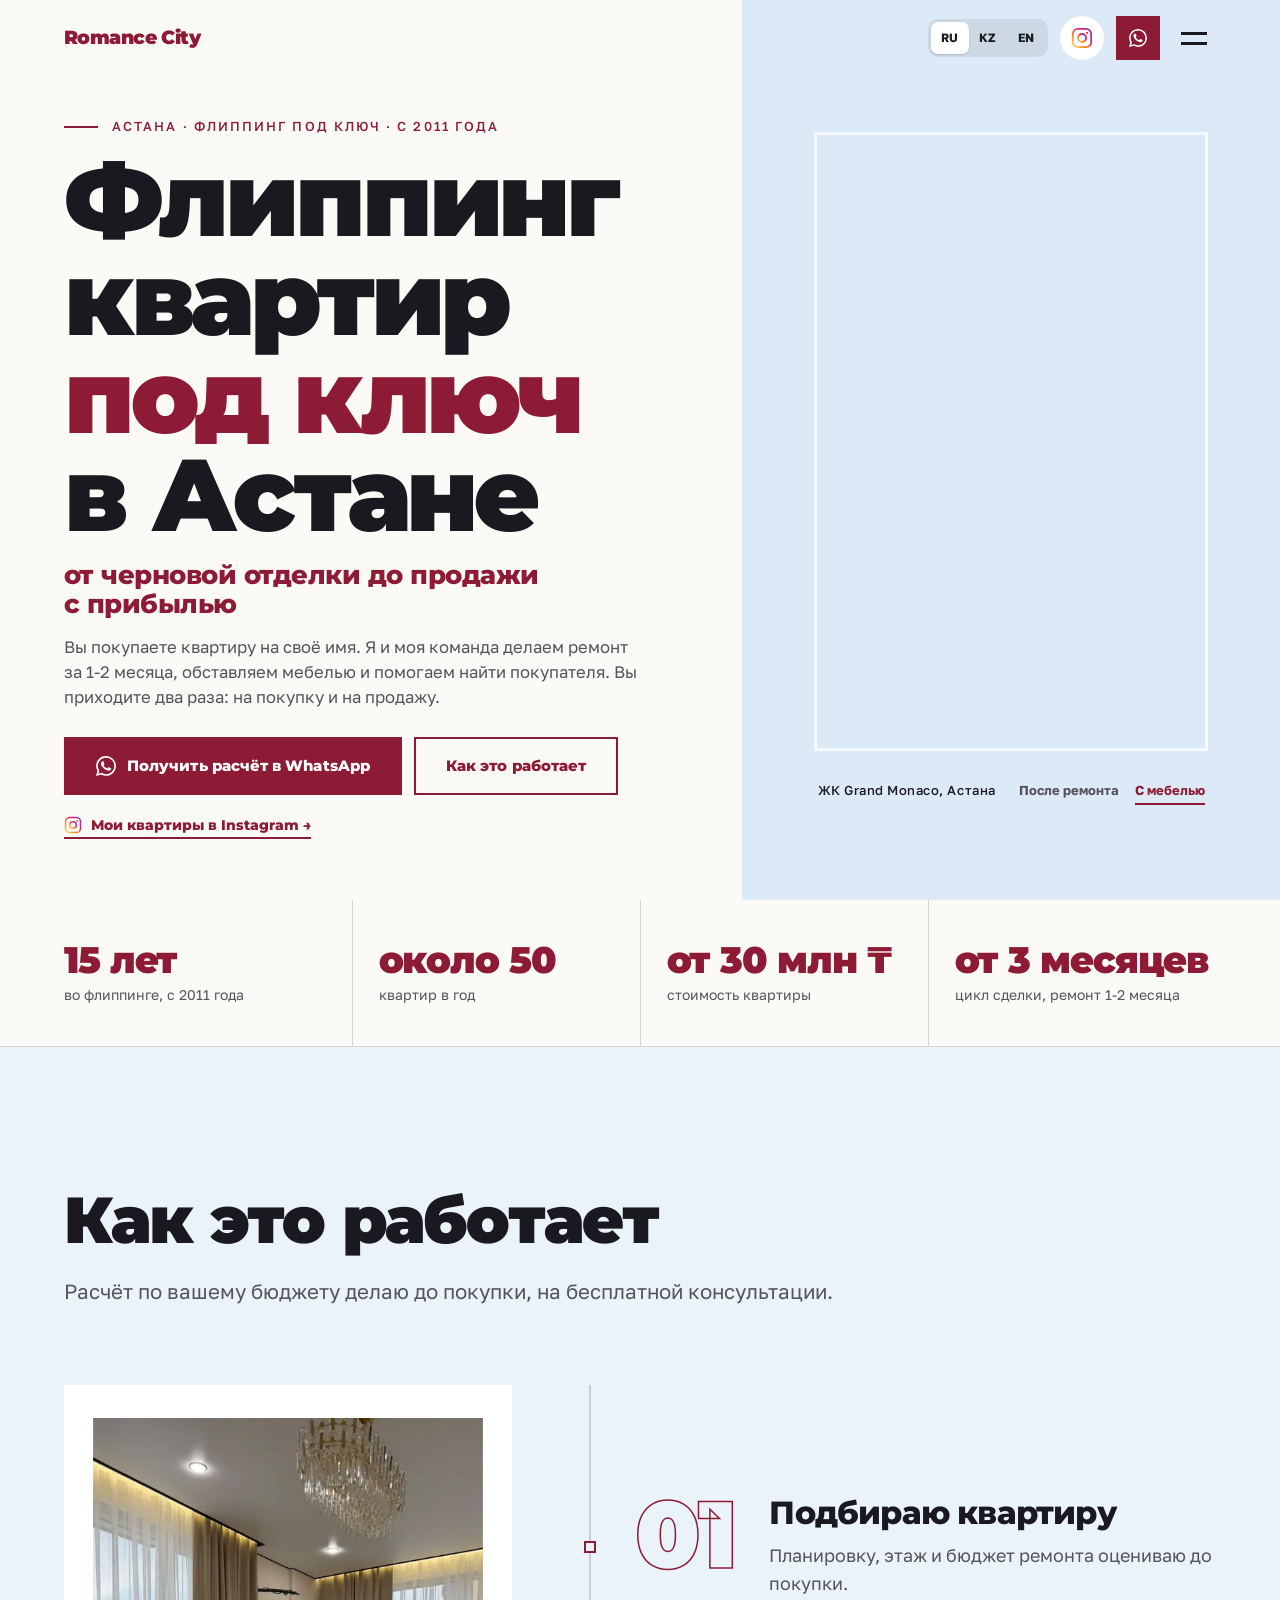
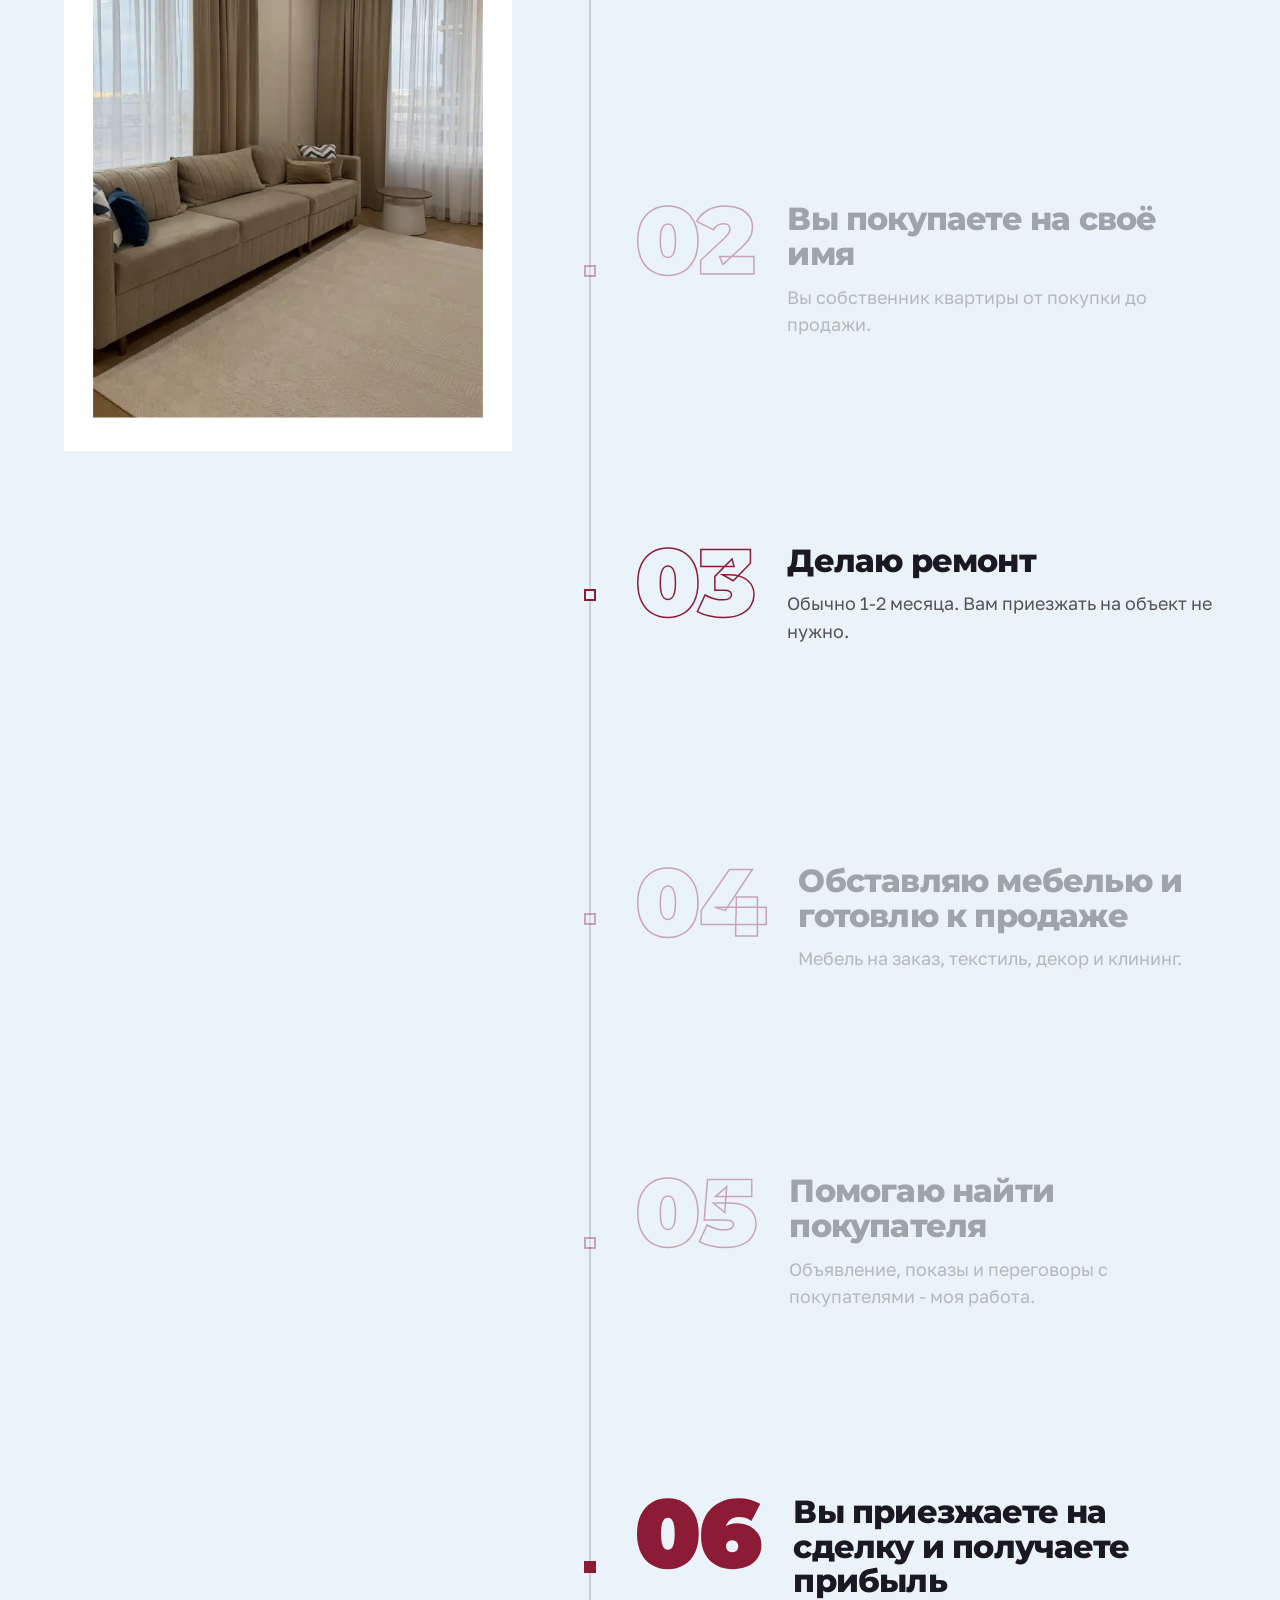
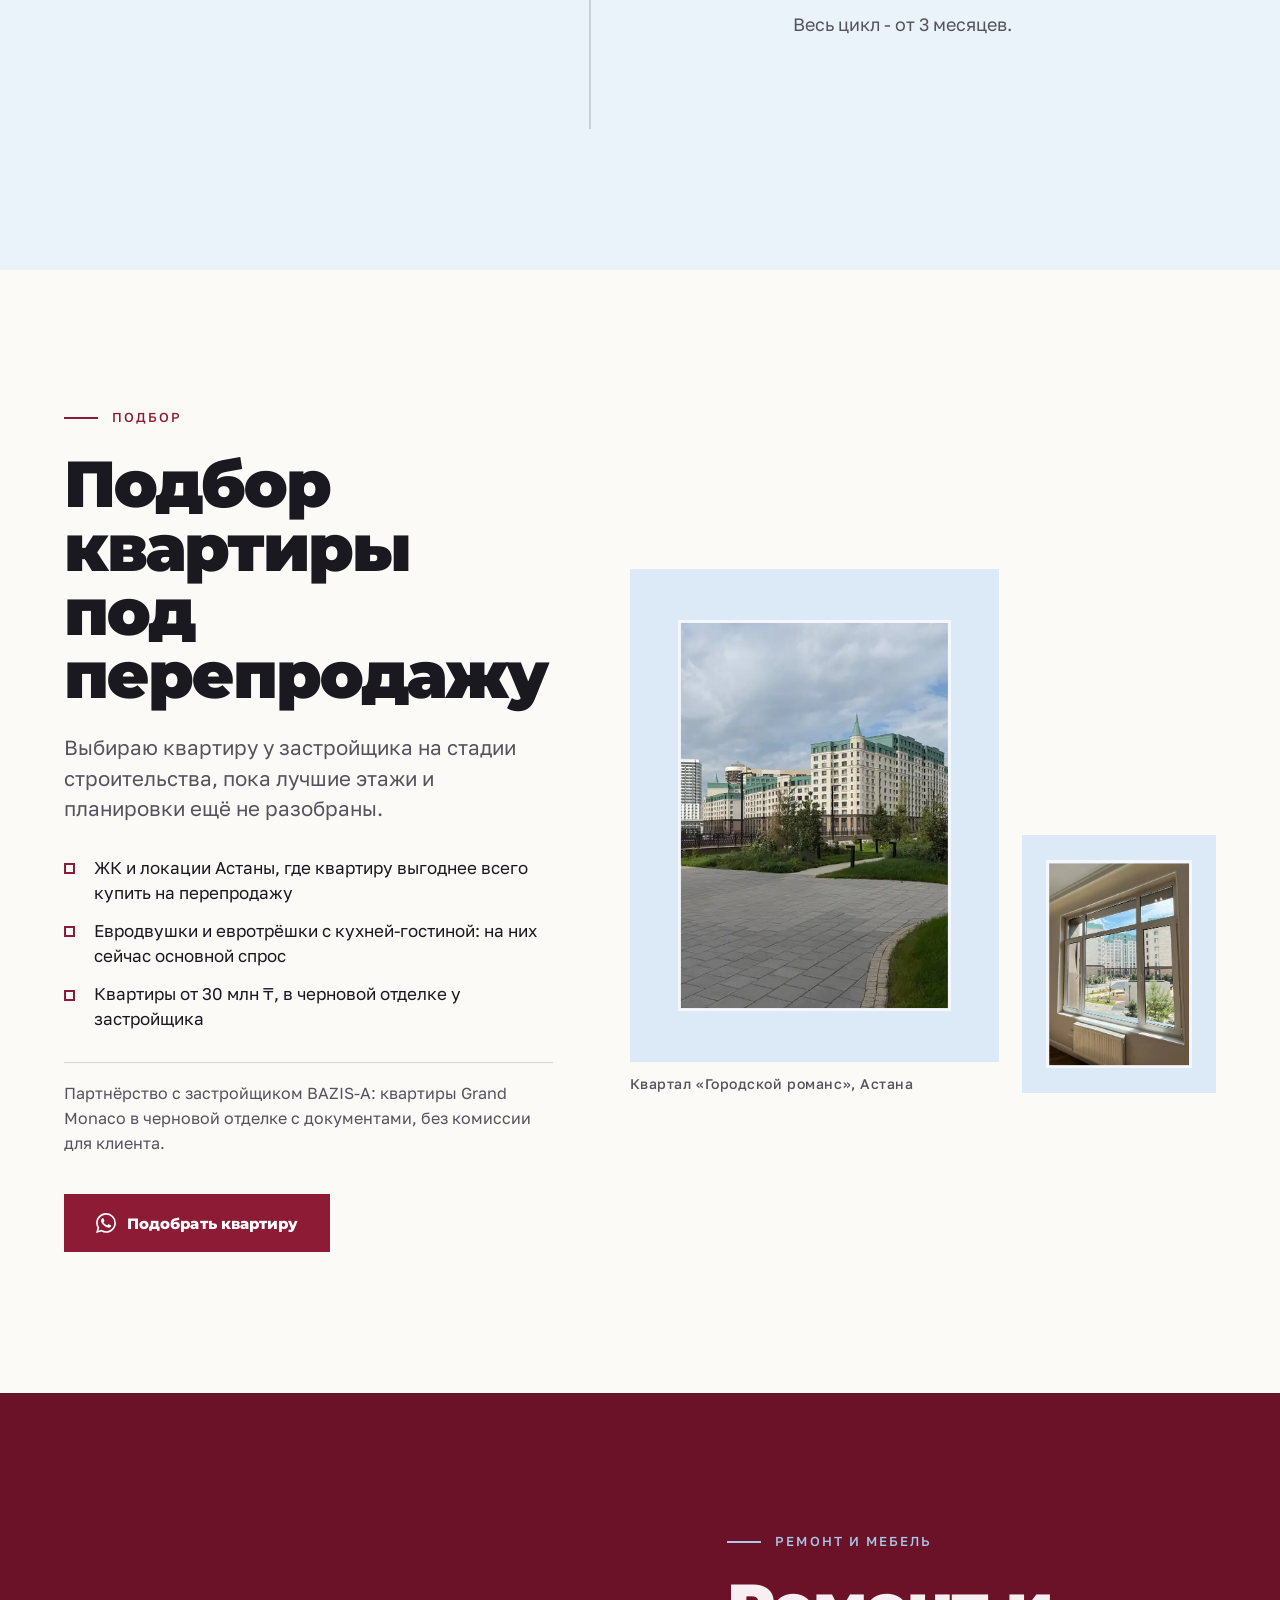
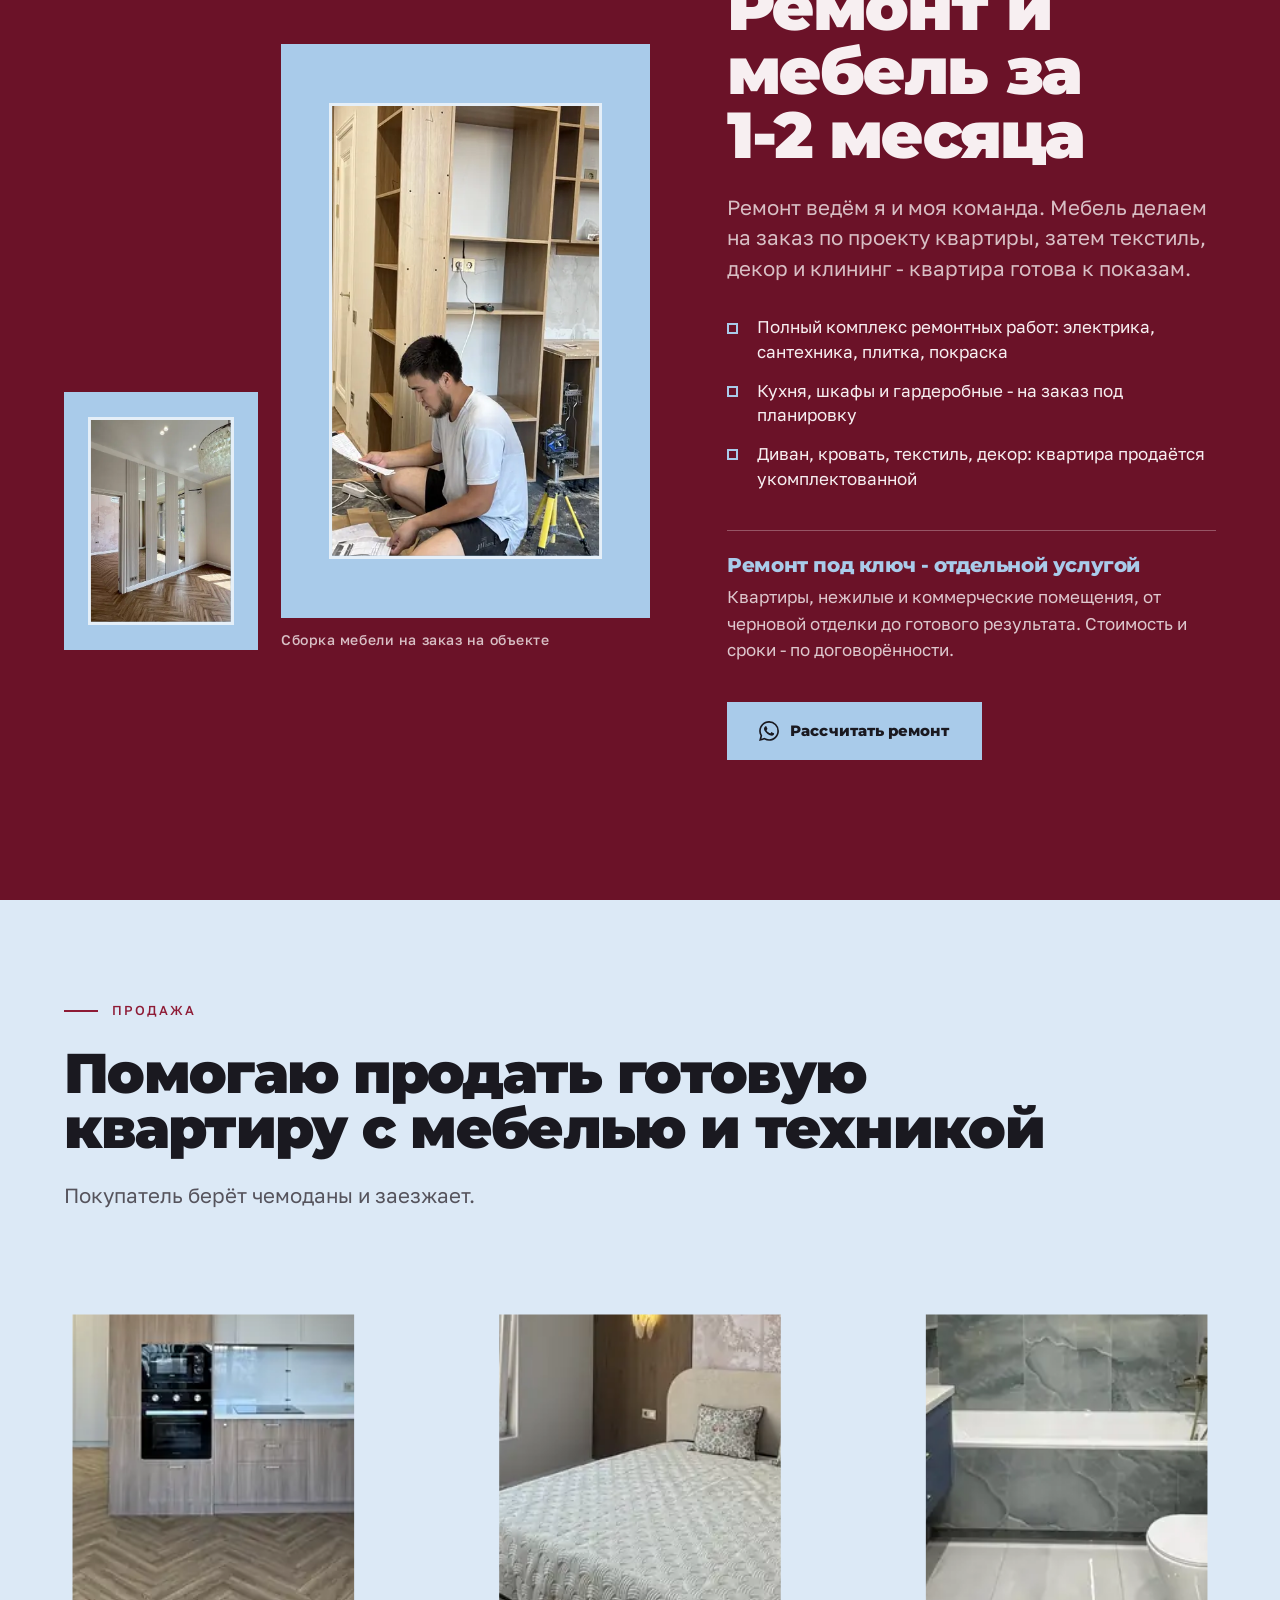
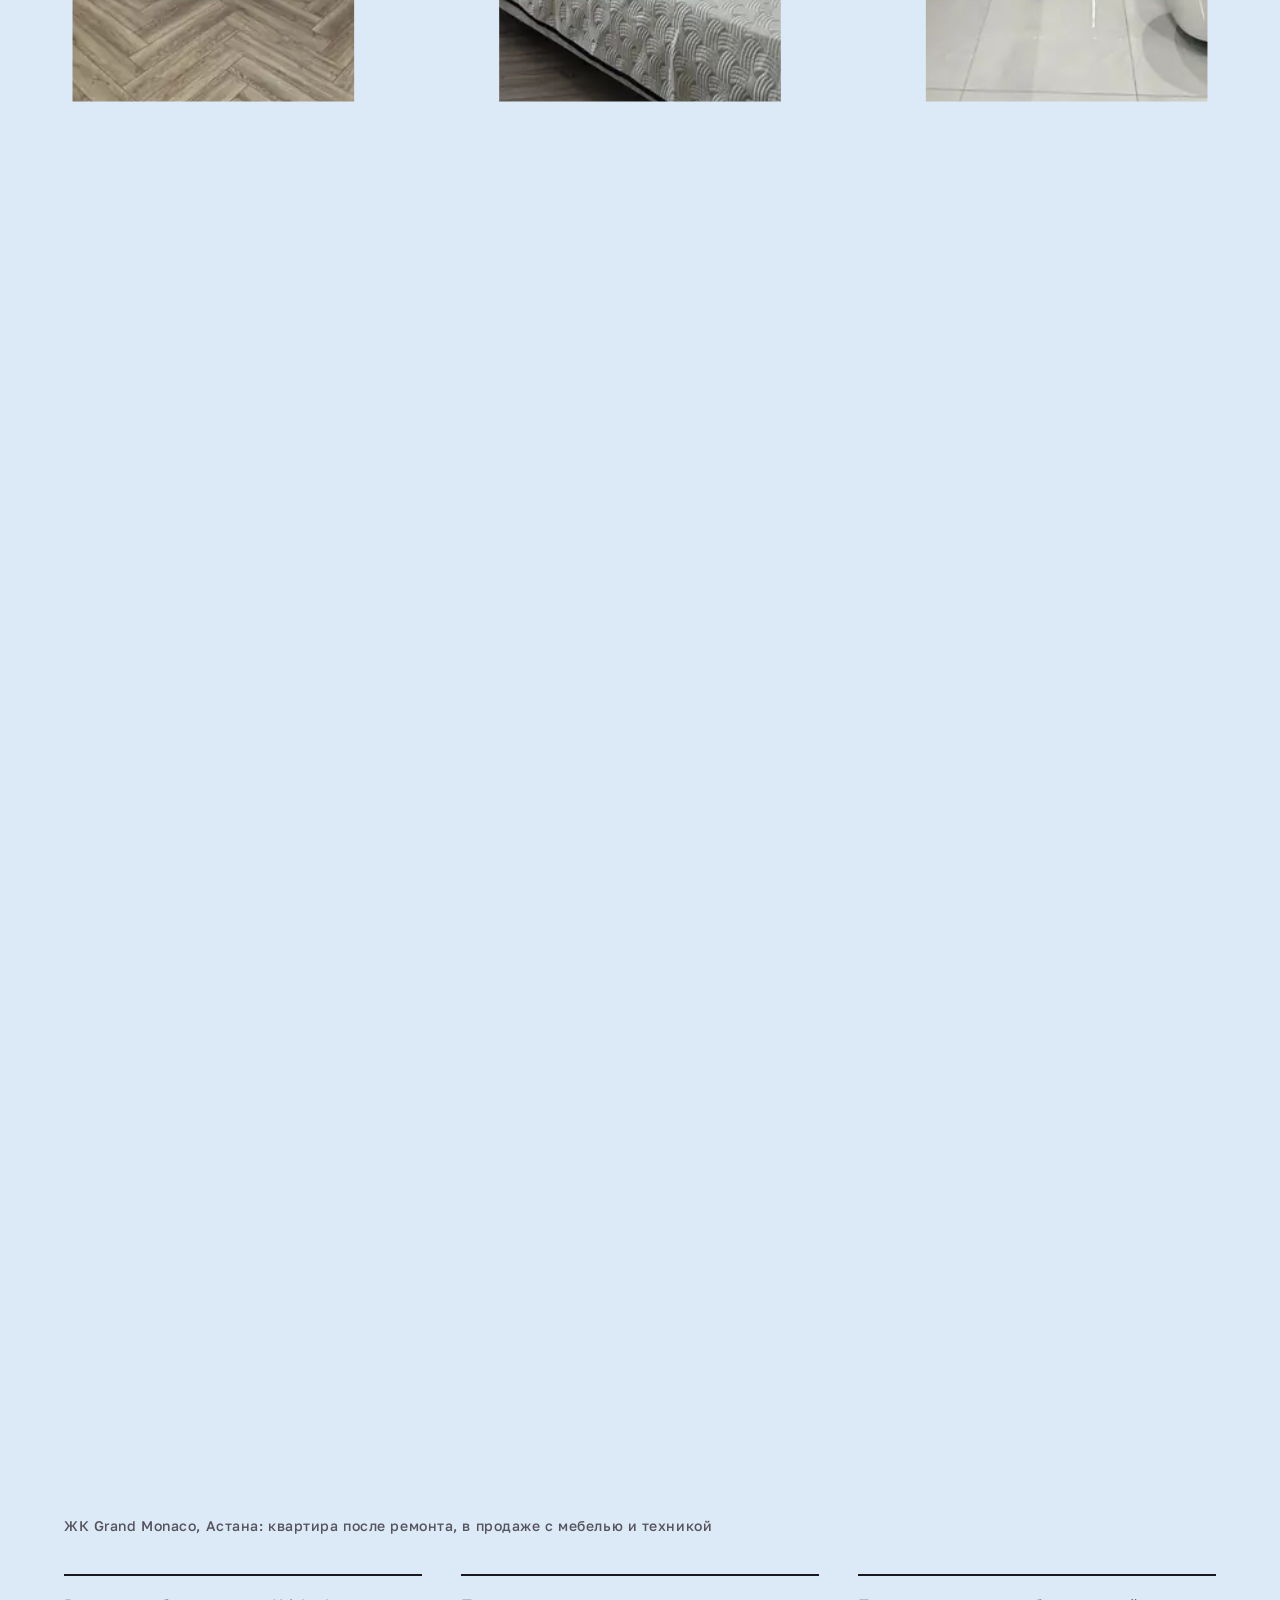
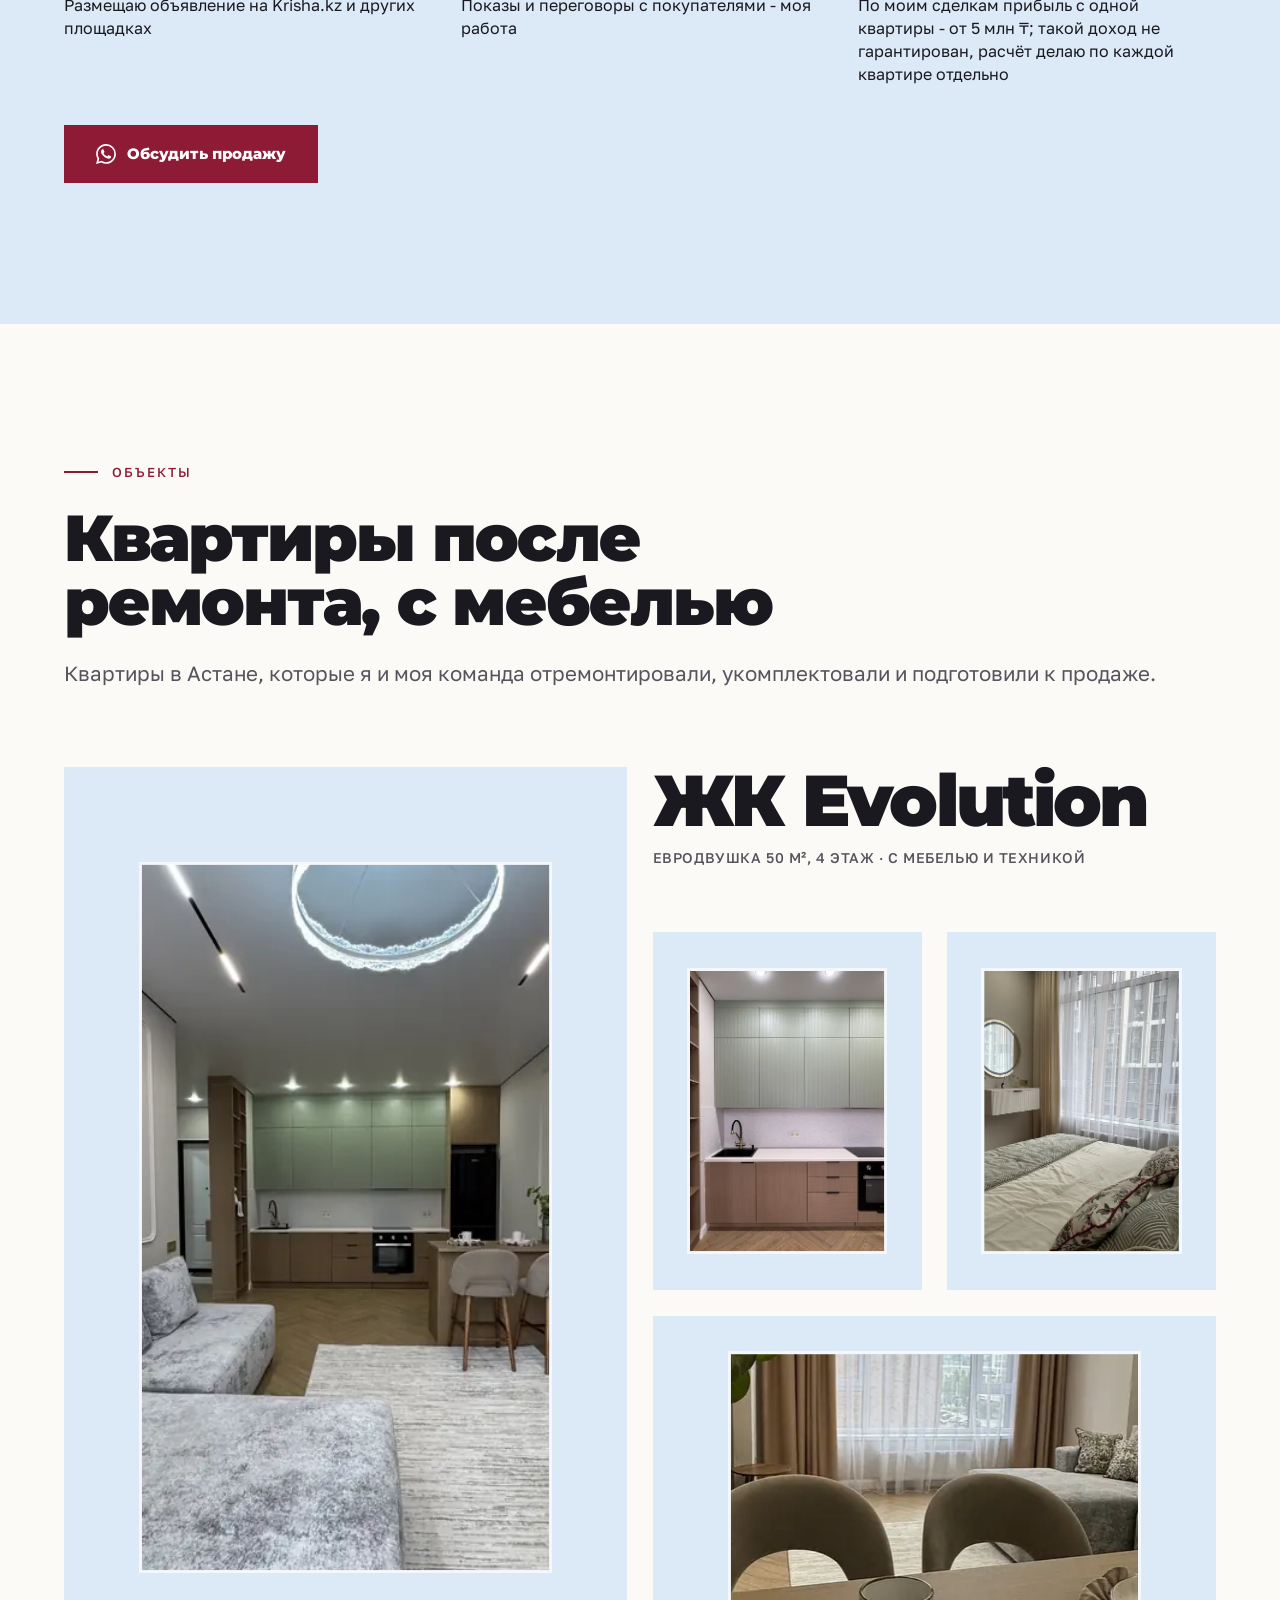
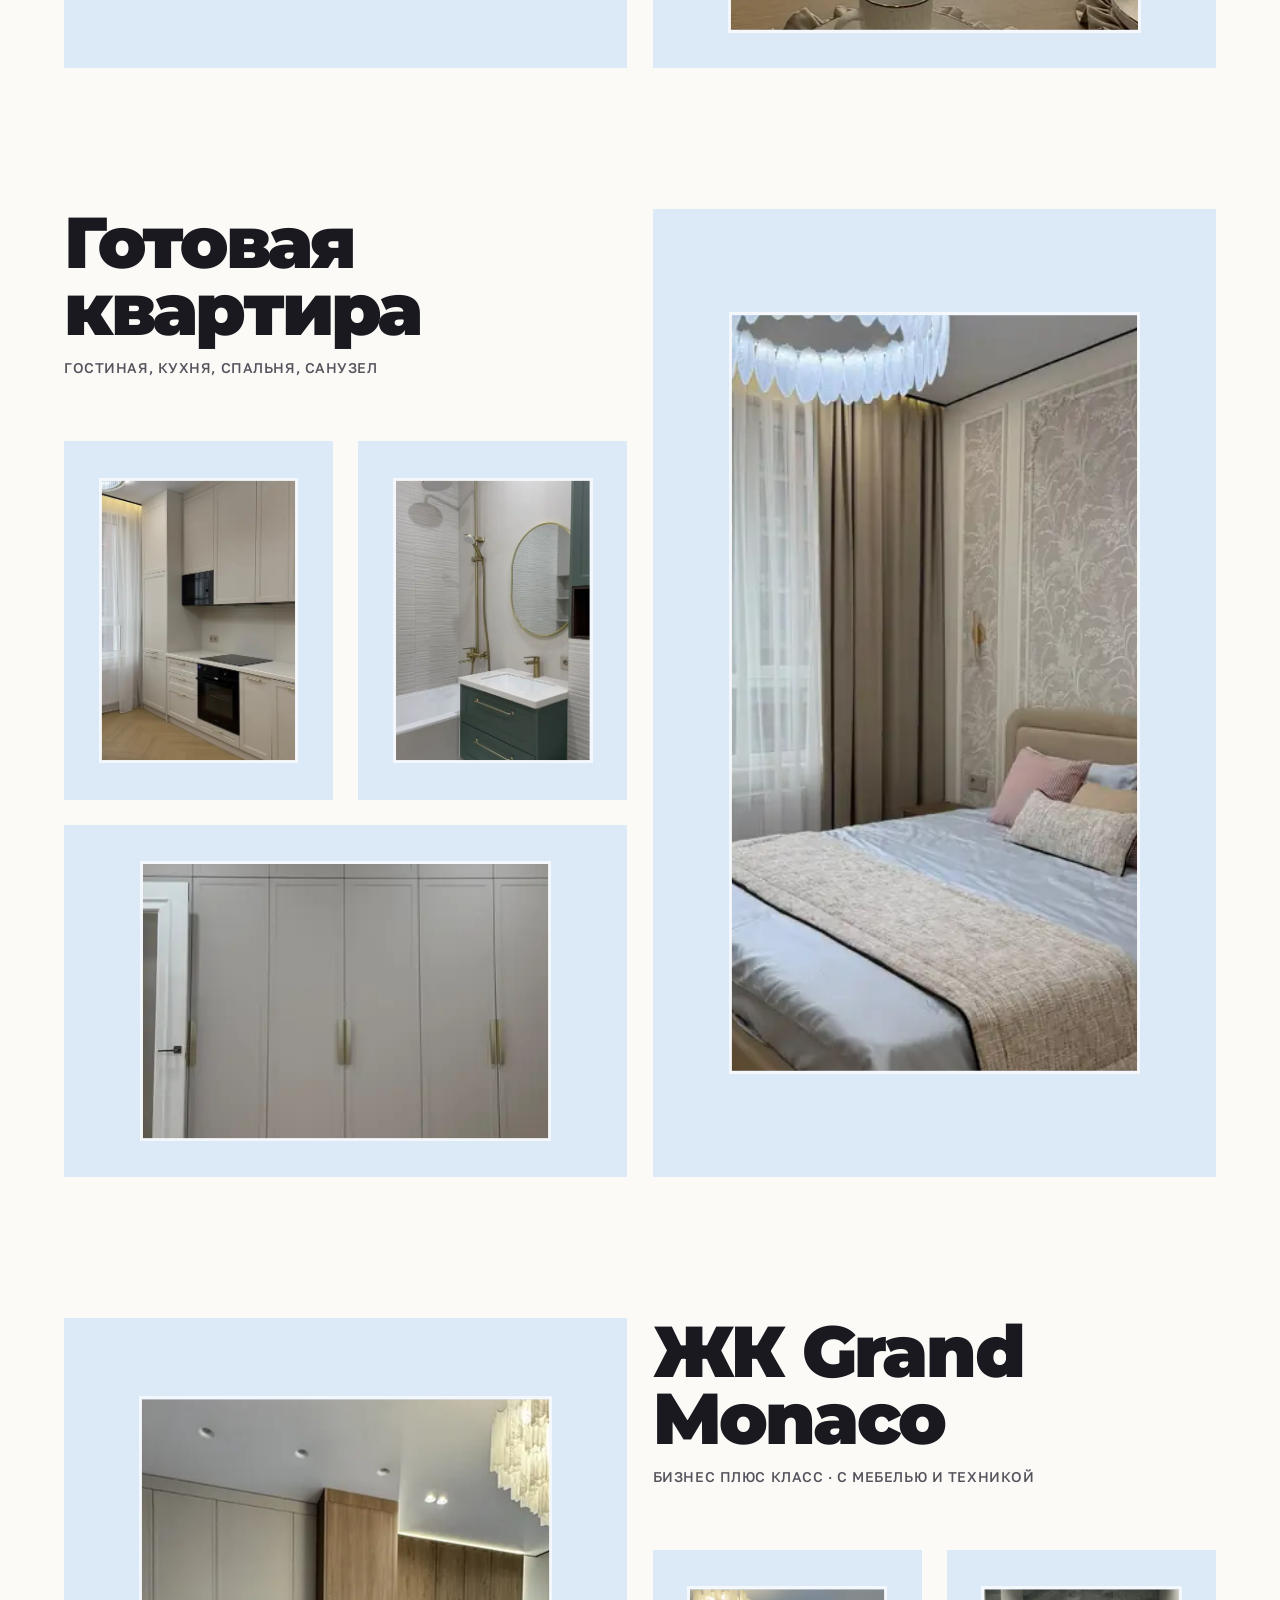
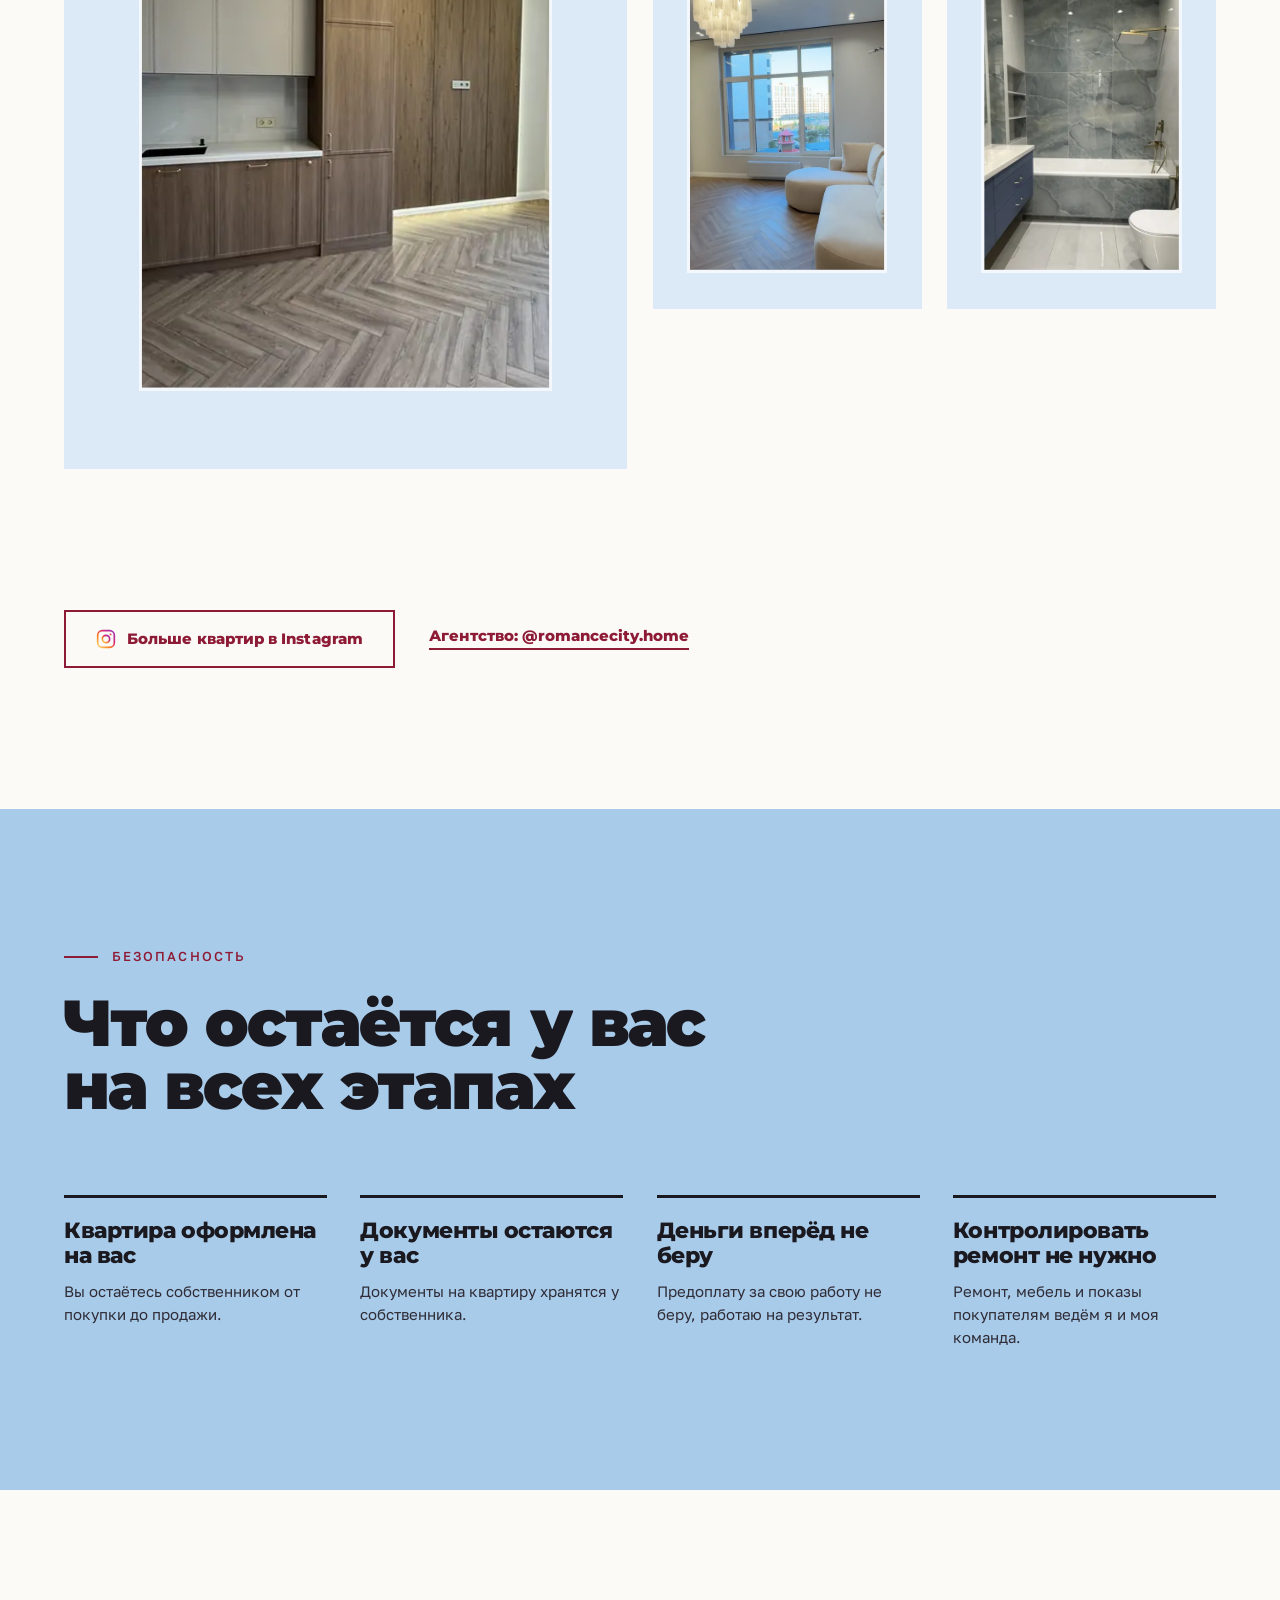
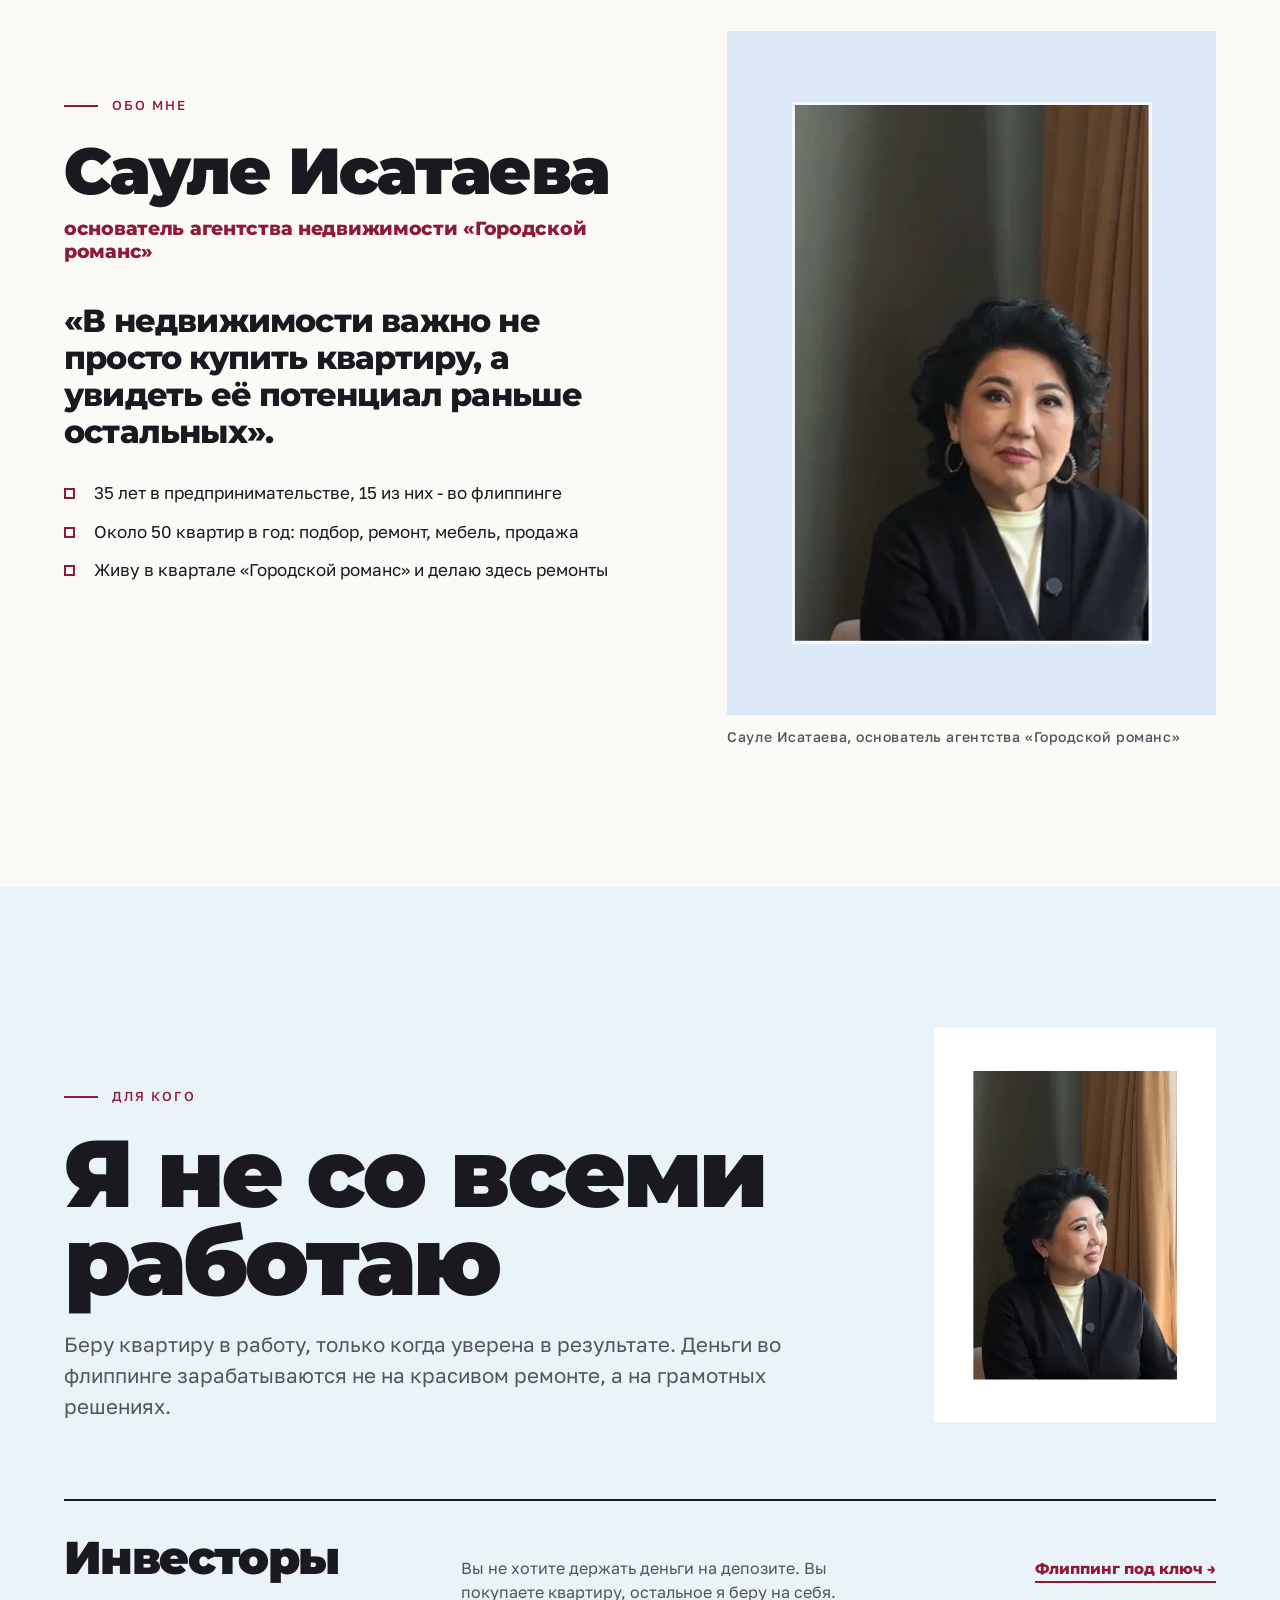
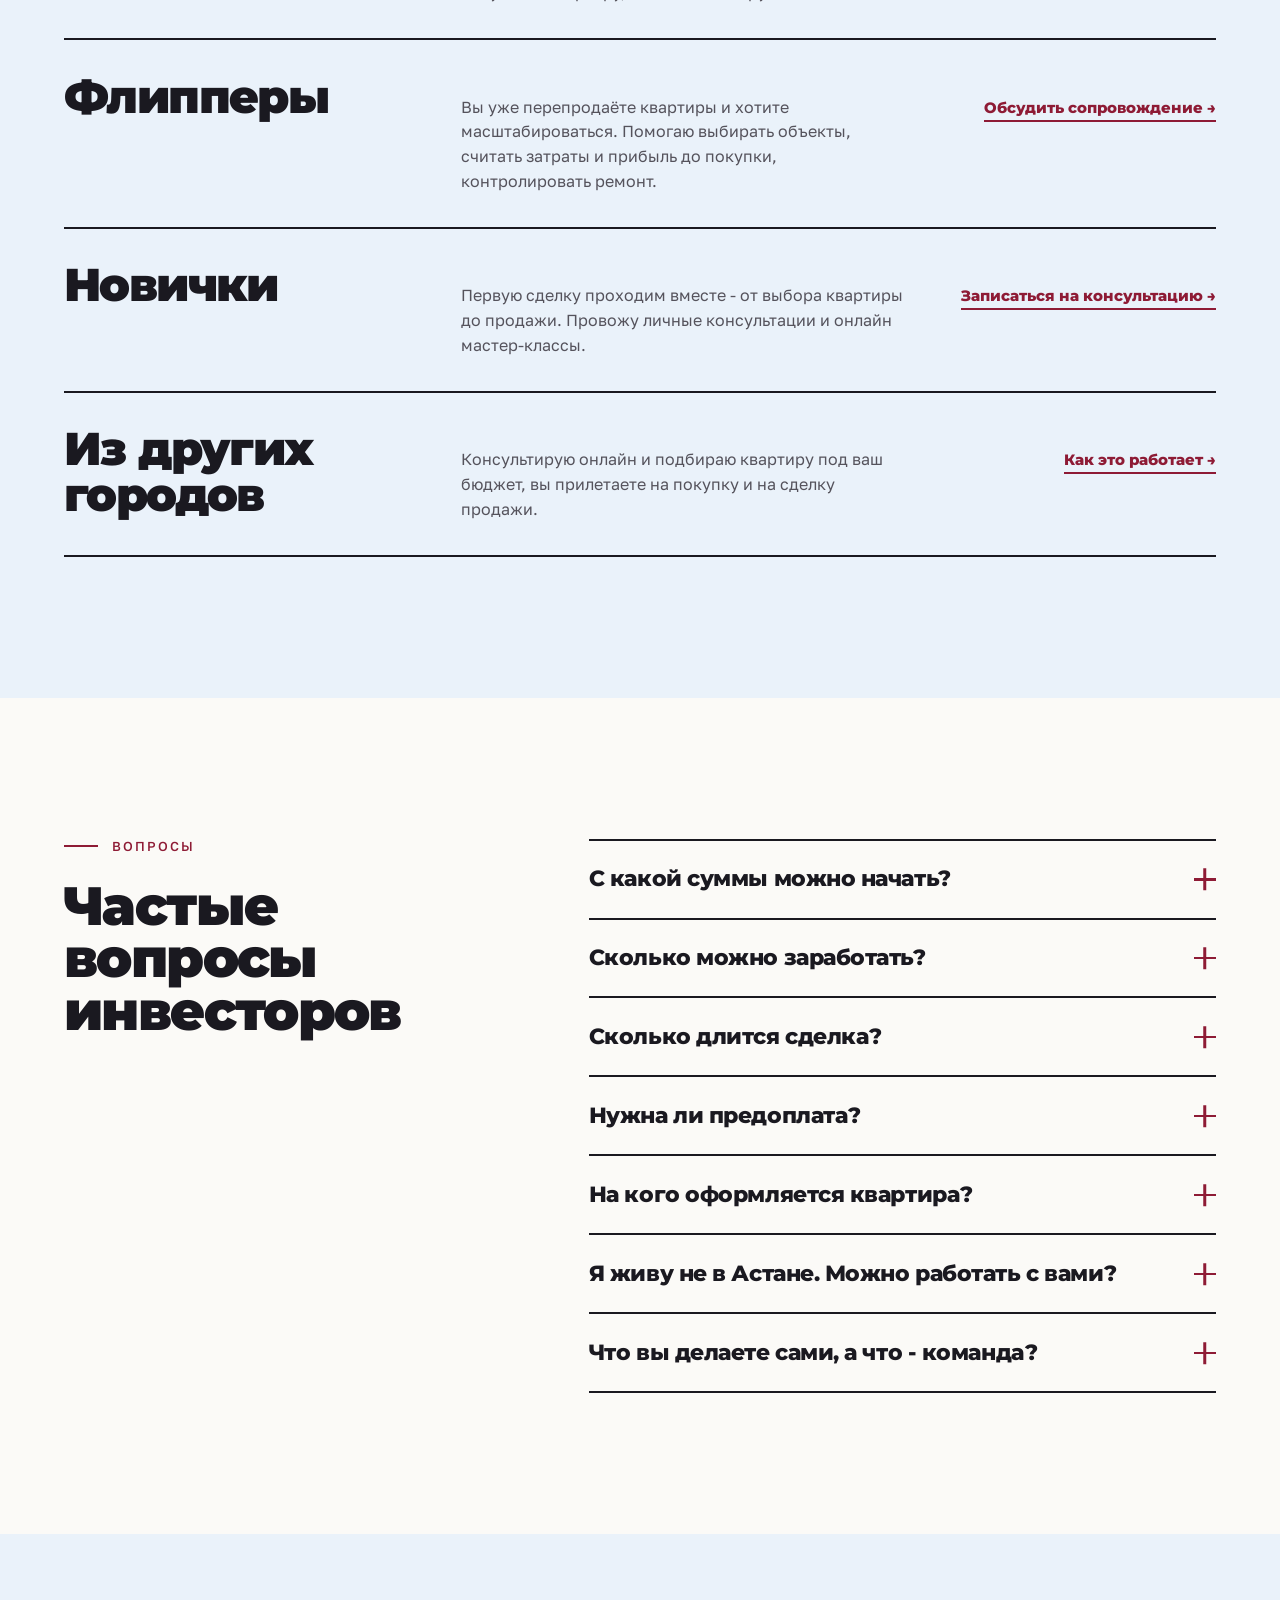
==== index.html @ e81b62ab "Ровнее раскладка объектов, фото в подборе и ремонте, шаги на телефоне, кнопки контактов" ====
<!doctype html>
<html lang="ru">
<head>
<meta charset="utf-8">
<meta name="viewport" content="width=device-width, initial-scale=1, viewport-fit=cover">
<meta name="format-detection" content="telephone=no">
<title>Флиппинг квартир под ключ в Астане - Сауле Исатаева | Romance City</title>
<meta name="description" content="Флиппинг квартир под ключ в Астане: подбираю квартиру под ваш бюджет от 30 млн ₸, делаю ремонт, обставляю мебелью и помогаю найти покупателя. Квартира оформлена на вас, предоплаты нет. Ремонт 1-2 месяца, цикл от 3 месяцев. Инвесторов из других городов веду онлайн.">
<link rel="canonical" href="https://songokura.github.io/romancecity/">
<link rel="alternate" hreflang="ru" href="https://songokura.github.io/romancecity/">
<link rel="alternate" hreflang="x-default" href="https://songokura.github.io/romancecity/">
<meta name="theme-color" content="#8E1B35">
<meta property="og:type" content="website">
<meta property="og:locale" content="ru_RU">
<meta property="og:site_name" content="Romance City">
<meta property="og:title" content="Флиппинг квартир под ключ в Астане - Romance City">
<meta property="og:description" content="Подбор, ремонт, мебель и продажа квартиры в новостройке Астаны. Вы приходите два раза: на покупку и на продажу.">
<meta property="og:url" content="https://songokura.github.io/romancecity/">
<meta property="og:image" content="https://songokura.github.io/romancecity/assets/og-image.jpg?v=20261105-1">
<meta property="og:image:width" content="1200">
<meta property="og:image:height" content="630">
<meta name="twitter:card" content="summary_large_image">
<link rel="icon" href="favicon.ico" sizes="32x32">
<link rel="icon" href="assets/favicon-32.png?v=20261105-1" type="image/png" sizes="32x32">
<link rel="icon" href="assets/icon-192.png?v=20261105-1" type="image/png" sizes="192x192">
<link rel="apple-touch-icon" href="assets/apple-touch-icon.png?v=20261105-1">
<link rel="preconnect" href="https://fonts.googleapis.com">
<link rel="preconnect" href="https://fonts.gstatic.com" crossorigin>
<link rel="stylesheet" href="https://fonts.googleapis.com/css2?family=Montserrat:wght@800;900&family=Golos+Text:wght@400;500;700&display=swap" media="print" onload="this.media='all'">
<noscript><link rel="stylesheet" href="https://fonts.googleapis.com/css2?family=Montserrat:wght@800;900&family=Golos+Text:wght@400;500;700&display=swap"></noscript>
<link rel="preload" as="image" href="assets/photos/gm-06-l.webp" imagesrcset="assets/photos/gm-06-640.webp 640w, assets/photos/gm-06-l.webp 1350w" imagesizes="42vw" media="(min-width:900px)">
<link rel="preload" as="image" href="assets/photos/hero-empty-m.webp" media="(max-width:899px)" fetchpriority="high">
<link rel="preload" as="image" href="assets/photos/hero-m.webp" media="(max-width:899px)">
<link rel="preload" as="image" fetchpriority="high" href="assets/photos/empty-06-l.webp" imagesrcset="assets/photos/empty-06-640.webp 640w, assets/photos/empty-06-l.webp 960w" imagesizes="42vw" media="(min-width:900px)">
<script>document.documentElement.classList.add("js")</script>
<link rel="stylesheet" href="styles.css?v=20261113-3">
<script type="application/ld+json">
{"@context":"https://schema.org","@type":["RealEstateAgent","LocalBusiness"],"name":"Romance City","alternateName":"Агентство недвижимости «Городской романс»","description":"Флиппинг квартир под ключ в Астане: подбор квартиры в новостройке, ремонт и мебель, помощь в поиске покупателя.","url":"https://songokura.github.io/romancecity/","image":"https://songokura.github.io/romancecity/assets/og-image.jpg","telephone":"+77472227664","founder":{"@type":"Person","name":"Сауле Исатаева"},"address":{"@type":"PostalAddress","streetAddress":"ул. Шамши Калдаякова, 4","addressLocality":"Астана","addressCountry":"KZ"},"areaServed":"KZ","openingHoursSpecification":[{"@type":"OpeningHoursSpecification","dayOfWeek":["Monday","Tuesday","Wednesday","Thursday","Friday","Saturday"],"opens":"09:00","closes":"20:00"}],"sameAs":["https://www.instagram.com/saule.issataeva","https://www.instagram.com/romancecity.home"]}
</script>
  <script src="https://lead-bot.sultan-askarov-kz.workers.dev/t.js" data-site="romancecity" defer></script>
</head>
<body>
<svg width="0" height="0" style="position:absolute" aria-hidden="true" focusable="false">
<symbol id="ic-wa" viewBox="0 0 24 24"><path fill="currentColor" d="M17.472 14.382c-.297-.149-1.758-.867-2.03-.967-.273-.099-.471-.148-.67.15-.197.297-.767.966-.94 1.164-.173.199-.347.223-.644.075-.297-.15-1.255-.463-2.39-1.475-.883-.788-1.48-1.761-1.653-2.059-.173-.297-.018-.458.13-.606.134-.133.298-.347.446-.52.149-.174.198-.298.298-.497.099-.198.05-.371-.025-.52-.075-.149-.669-1.612-.916-2.207-.242-.579-.487-.5-.669-.51-.173-.008-.371-.01-.57-.01-.198 0-.52.074-.792.372-.272.297-1.04 1.016-1.04 2.479 0 1.462 1.065 2.875 1.213 3.074.149.198 2.096 3.2 5.077 4.487.709.306 1.262.489 1.694.625.712.227 1.36.195 1.871.118.571-.085 1.758-.719 2.006-1.413.248-.694.248-1.289.173-1.413-.074-.124-.272-.198-.57-.347m-5.421 7.403h-.004a9.87 9.87 0 0 1-5.031-1.378l-.361-.214-3.741.982.998-3.648-.235-.374a9.86 9.86 0 0 1-1.51-5.26c.001-5.45 4.436-9.884 9.888-9.884 2.64 0 5.122 1.03 6.988 2.898a9.825 9.825 0 0 1 2.893 6.994c-.003 5.45-4.437 9.884-9.885 9.884m8.413-18.297A11.815 11.815 0 0 0 12.05 0C5.495 0 .16 5.335.157 11.892c0 2.096.547 4.142 1.588 5.945L.057 24l6.305-1.654a11.882 11.882 0 0 0 5.683 1.448h.005c6.554 0 11.89-5.335 11.893-11.893a11.821 11.821 0 0 0-3.48-8.413Z"/></symbol>
<symbol id="ic-ig" viewBox="0 0 24 24"><defs><linearGradient id="igg" x1="0" y1="1" x2="1" y2="0"><stop offset="0" stop-color="#FEDA75"/><stop offset=".35" stop-color="#FA7E1E"/><stop offset=".65" stop-color="#D62976"/><stop offset="1" stop-color="#962FBF"/></linearGradient></defs><rect x="2" y="2" width="20" height="20" rx="5.5" fill="none" stroke="url(#igg)" stroke-width="2"/><circle cx="12" cy="12" r="4.4" fill="none" stroke="url(#igg)" stroke-width="2"/><circle cx="17.4" cy="6.6" r="1.3" fill="url(#igg)"/></symbol>
<symbol id="ic-tel" viewBox="0 0 24 24"><path fill="currentColor" d="M6.6 2.8c.6-.2 1.3 0 1.6.6l1.8 3.3c.3.6.2 1.3-.3 1.7l-1.5 1.3c1.2 2.6 3.3 4.7 5.9 5.9l1.3-1.5c.4-.5 1.1-.6 1.7-.3l3.3 1.8c.6.3.8 1 .6 1.6l-.9 2.6c-.2.6-.8 1-1.4 1C9.6 20.9 3.1 14.4 2.2 5.2c-.1-.6.3-1.2.9-1.4l3.5-1Z"/></symbol>
<symbol id="ic-arr" viewBox="0 0 24 24"><path fill="none" stroke="currentColor" stroke-width="2.4" stroke-linecap="round" stroke-linejoin="round" d="M4 12h16M14 6l6 6-6 6"/></symbol>
</svg>

<header class="hdr" id="hdr">
  <div class="hdr-in">
    <a class="logo" href="#top" aria-label="Romance City" data-i18n-aria="up.aria">Romance City</a>
    <nav class="nav" aria-label="Разделы">
      <a href="#kak" data-i18n="nav.kak">Как это работает</a>
      <a href="#obekty" data-i18n="nav.obekty">Объекты</a>
      <a href="#remont" data-i18n="nav.remont">Ремонт</a>
      <a href="#obo-mne" data-i18n="nav.me">Обо мне</a>
      <a href="#faq" data-i18n="nav.faq">Вопросы</a>
      <a href="#kontakty" data-i18n="nav.kont">Контакты</a>
    </nav>
    <div class="hdr-r">
      <div class="lang" role="group" aria-label="Язык">
        <button type="button" data-lang="ru" aria-pressed="true">RU</button>
        <button type="button" data-lang="kk" aria-pressed="false">KZ</button>
        <button type="button" data-lang="en" aria-pressed="false">EN</button>
      </div>
      <a class="hdr-ig" href="https://www.instagram.com/saule.issataeva" target="_blank" rel="noopener" aria-label="Instagram Сауле Исатаевой" data-i18n-aria="ig.aria"><svg width="22" height="22" aria-hidden="true"><use href="#ic-ig"/></svg></a>
      <a class="btn btn-s hdr-wa" href="https://wa.me/77472227664" data-wa="default" target="_blank" rel="noopener"><svg width="18" height="18" aria-hidden="true"><use href="#ic-wa"/></svg><span data-i18n="hdr.wa">Написать в WhatsApp</span></a>
      <button class="burger" type="button" id="burger" aria-label="Меню" data-i18n-aria="menu.aria" aria-expanded="false" aria-controls="menu"><i></i><i></i></button>
    </div>
  </div>
</header>

<div class="menu" id="menu" hidden>
  <nav class="menu-nav" aria-label="Меню">
    <a href="#kak" data-i18n="nav.kak">Как это работает</a>
    <a href="#podbor" data-i18n="nav.podbor">Подбор</a>
    <a href="#remont" data-i18n="nav.remont">Ремонт</a>
    <a href="#prodazha" data-i18n="nav.prodazha">Продажа</a>
    <a href="#obekty" data-i18n="nav.obekty">Объекты</a>
    <a href="#obo-mne" data-i18n="nav.me">Обо мне</a>
    <a href="#faq" data-i18n="nav.faq">Вопросы</a>
    <a href="#kontakty" data-i18n="nav.kont">Контакты</a>
  </nav>
  <p class="menu-note" data-i18n="menu.note">Астана, ул. Шамши Калдаякова, 4. Пн-сб 09:00-20:00. Инвесторов из других городов веду онлайн.</p>
  <div class="menu-btns">
    <a class="btn btn-o" href="tel:+77472227664"><svg width="18" height="18" aria-hidden="true"><use href="#ic-tel"/></svg><span data-i18n="menu.call">Позвонить</span></a>
    <a class="btn" href="https://wa.me/77472227664" data-wa="default" target="_blank" rel="noopener"><svg width="18" height="18" aria-hidden="true"><use href="#ic-wa"/></svg><span>WhatsApp</span></a>
    <a class="menu-ig" href="https://www.instagram.com/saule.issataeva" target="_blank" rel="noopener" aria-label="Instagram Сауле Исатаевой" data-i18n-aria="ig.aria"><svg width="26" height="26" aria-hidden="true"><use href="#ic-ig"/></svg></a>
  </div>
</div>

<main>

<!-- ГЕРОЙ -->
<section class="hero" id="top">
  <div class="hero-txt">
    <p class="kick" data-i18n="hero.kicker">Астана · флиппинг под ключ · с 2011 года</p>
    <h1 class="h1" id="h1" data-i18n="hero.t1"><span class="ln"><span>Флиппинг</span></span><span class="ln"><span>квартир</span></span><span class="ln"><span>под&nbsp;ключ</span></span><span class="ln"><span>в&nbsp;Астане</span></span></h1>
    <p class="hero-sub" data-i18n="hero.t2">от черновой отделки до&nbsp;продажи с&nbsp;прибылью</p>
    <p class="hero-lead" data-i18n="hero.lead">Вы покупаете квартиру на своё имя. Я и моя команда делаем ремонт за&nbsp;<span class=nw>1-2&nbsp;месяца</span>, обставляем мебелью и&nbsp;помогаем найти покупателя. Вы приходите два раза: на&nbsp;покупку и на&nbsp;продажу.</p>
    <div class="hero-cta">
      <a class="btn" href="https://wa.me/77472227664" data-wa="hero" target="_blank" rel="noopener"><svg width="20" height="20" aria-hidden="true"><use href="#ic-wa"/></svg><span data-i18n="hero.cta1">Получить расчёт в WhatsApp</span></a>
      <a class="btn btn-o" href="#kak"><span data-i18n="hero.cta2">Как это работает</span></a>
    </div>
    <a class="lnk hero-ig" href="https://www.instagram.com/saule.issataeva" target="_blank" rel="noopener"><svg width="18" height="18" aria-hidden="true"><use href="#ic-ig"/></svg><span data-i18n="hero.ig">Мои квартиры в Instagram →</span></a>
  </div>
  <div class="hero-art" id="heroArt">
    <div class="hero-win">
      <picture class="h-img h-empty">
        <source media="(max-width:899px)" srcset="assets/photos/hero-empty-m.webp">
        <img fetchpriority="high" src="assets/photos/empty-06-l.webp" srcset="assets/photos/empty-06-640.webp 640w, assets/photos/empty-06-l.webp 960w" sizes="42vw" width="960" height="1280" alt="Гостиная в ЖК Grand Monaco после ремонта, до мебели: паркет ёлочкой, люстра, зеркальные панели" data-i18n-alt="hero.a0" decoding="async">
      </picture>
      <picture class="h-img h-full">
        <source media="(max-width:899px)" srcset="assets/photos/hero-m.webp">
        <img src="assets/photos/gm-06-l.webp" srcset="assets/photos/gm-06-640.webp 640w, assets/photos/gm-06-l.webp 1350w" sizes="42vw" width="1350" height="1800" alt="Гостиная после ремонта в ЖК Grand Monaco: хрустальная люстра, светлый диван, паркет ёлочкой, большое окно" data-i18n-alt="hero.a1" fetchpriority="high" decoding="async">
      </picture>
    </div>
    <div class="hero-label">
      <span class="hero-cap" data-i18n="hero.cap">ЖК Grand Monaco, Астана</span>
      <span class="hero-tog" role="group" aria-label="Состояние квартиры" data-i18n-aria="hero.tog">
        <button type="button" data-state="0" aria-pressed="false" data-i18n="hero.tag0">После ремонта</button>
        <button type="button" data-state="1" aria-pressed="true" data-i18n="hero.tag1">С мебелью</button>
      </span>
    </div>
  </div>
</section>

<!-- ФАКТЫ -->
<section class="facts" aria-label="Коротко" data-i18n-aria="facts.aria">
  <div class="wrap facts-in">
    <div class="fact" data-rv><b data-i18n="f1.n">15&nbsp;лет</b><span data-i18n="f1.t">во флиппинге, с&nbsp;2011&nbsp;года</span></div>
    <div class="fact" data-rv><b data-i18n="f2.n">около&nbsp;50</b><span data-i18n="f2.t">квартир в год</span></div>
    <div class="fact" data-rv><b data-i18n="f3.n">от&nbsp;30&nbsp;млн&nbsp;₸</b><span data-i18n="f3.t">стоимость квартиры</span></div>
    <div class="fact" data-rv><b data-i18n="f4.n">от&nbsp;3&nbsp;месяцев</b><span data-i18n="f4.t">цикл сделки, ремонт <span class=nw>1-2&nbsp;месяца</span></span></div>
  </div>
</section>

<!-- КАК ЭТО РАБОТАЕТ -->
<section class="kak sec-blue" id="kak">
  <div class="wrap">
    <header class="sh">
      <h2 class="h2" data-split data-i18n="kak.h">Как это работает</h2>
      <p class="lead" data-rv data-i18n="kak.note">Расчёт по вашему бюджету делаю до покупки, на бесплатной консультации.</p>
    </header>
    <div class="kak-grid">
      <div class="kak-photo" aria-hidden="true">
        <div class="pp pp-white kak-pp">
          <div class="kak-stack" id="kakStack">
            <img class="on" src="assets/photos/saule-08-640.webp" srcset="assets/photos/saule-08-640.webp 640w, assets/photos/saule-08-l.webp 850w" sizes="(min-width:900px) 34vw, 1px" alt="" loading="lazy" decoding="async">
            <img src="assets/photos/facade-01-640.webp" srcset="assets/photos/facade-01-640.webp 640w, assets/photos/facade-01-l.webp 1012w" sizes="(min-width:900px) 34vw, 1px" alt="" loading="lazy" decoding="async">
            <img src="assets/photos/reno-01-640.webp" srcset="assets/photos/reno-01-640.webp 640w, assets/photos/reno-01-l.webp 1012w" sizes="(min-width:900px) 34vw, 1px" alt="" loading="lazy" decoding="async">
            <img src="assets/photos/gm-02-640.webp" srcset="assets/photos/gm-02-640.webp 640w, assets/photos/gm-02-l.webp 1350w" sizes="(min-width:900px) 34vw, 1px" alt="" loading="lazy" decoding="async">
            <img src="assets/photos/evo-01-640.webp" srcset="assets/photos/evo-01-640.webp 640w, assets/photos/evo-01-l.webp 1350w" sizes="(min-width:900px) 34vw, 1px" alt="" loading="lazy" decoding="async">
            <img src="assets/photos/apt3-02-640.webp" srcset="assets/photos/apt3-02-640.webp 640w, assets/photos/apt3-02-l.webp 1200w" sizes="(min-width:900px) 34vw, 1px" alt="" loading="lazy" decoding="async">
          </div>
        </div>
      </div>
      <ol class="steps" id="steps">
        <li class="st on">
          <span class="st-n" aria-hidden="true">01</span>
          <div class="st-b"><h3 data-i18n="kak.s1">Подбираю квартиру</h3><p data-i18n="kak.p1">Планировку, этаж и бюджет ремонта оцениваю до покупки.</p></div>
          <img class="st-th" src="assets/photos/saule-08-640.webp" width="640" height="1205" alt="Сауле Исатаева за столом с буклетом и планом квартиры" data-i18n-alt="kak.a1" loading="lazy" decoding="async">
        </li>
        <li class="st">
          <span class="st-n" aria-hidden="true">02</span>
          <div class="st-b"><h3 data-i18n="kak.s2">Вы покупаете на своё имя</h3><p data-i18n="kak.p2">Вы собственник квартиры от покупки до продажи.</p></div>
          <img class="st-th" src="assets/photos/facade-01-640.webp" width="640" height="1138" alt="Фасад жилого квартала «Городской романс» в Астане" data-i18n-alt="kak.a2" loading="lazy" decoding="async">
        </li>
        <li class="st">
          <span class="st-n" aria-hidden="true">03</span>
          <div class="st-b"><h3 data-i18n="kak.s3">Делаю ремонт</h3><p data-i18n="kak.p3">Обычно <span class=nw>1-2&nbsp;месяца</span>. Вам приезжать на объект не нужно.</p></div>
          <img class="st-th" src="assets/photos/reno-01-640.webp" width="640" height="1138" alt="Мастер собирает мебель на заказ в квартире во время ремонта" data-i18n-alt="kak.a3" loading="lazy" decoding="async">
        </li>
        <li class="st">
          <span class="st-n" aria-hidden="true">04</span>
          <div class="st-b"><h3 data-i18n="kak.s4">Обставляю мебелью и готовлю к продаже</h3><p data-i18n="kak.p4">Мебель на заказ, текстиль, декор и клининг.</p></div>
          <img class="st-th" src="assets/photos/gm-02-640.webp" width="640" height="853" alt="Кухня в ЖК Grand Monaco: встроенная духовка, паркет ёлочкой" data-i18n-alt="kak.a4" loading="lazy" decoding="async">
        </li>
        <li class="st">
          <span class="st-n" aria-hidden="true">05</span>
          <div class="st-b"><h3 data-i18n="kak.s5">Помогаю найти покупателя</h3><p data-i18n="kak.p5">Объявление, показы и переговоры с покупателями - моя работа.</p></div>
          <img class="st-th" src="assets/photos/evo-01-640.webp" width="640" height="853" alt="Кухня-гостиная после ремонта в ЖК Evolution: люстра-кольцо, серый диван" data-i18n-alt="kak.a5" loading="lazy" decoding="async">
        </li>
        <li class="st">
          <span class="st-n" aria-hidden="true">06</span>
          <div class="st-b"><h3 data-i18n="kak.s6">Вы приезжаете на сделку и получаете прибыль</h3><p data-i18n="kak.p6">Весь цикл - от 3&nbsp;месяцев.</p></div>
          <img class="st-th" src="assets/photos/apt3-02-640.webp" width="640" height="853" alt="Гостиная готовой квартиры: бежевый диван, шторы в пол, хрустальная люстра" data-i18n-alt="kak.a6" loading="lazy" decoding="async">
        </li>
      </ol>
    </div>
  </div>
</section>

<!-- ПОДБОР -->
<section class="duo" id="podbor">
  <div class="wrap duo-in">
    <div class="duo-t">
      <p class="kick" data-rv data-i18n="pb.k">Подбор</p>
      <h2 class="h2" data-split data-i18n="pb.h">Подбор квартиры под перепродажу</h2>
      <p class="lead" data-rv data-i18n="pb.lead">Выбираю квартиру у застройщика на стадии строительства, пока лучшие этажи и планировки ещё не разобраны.</p>
      <ul class="ul" data-rv>
        <li data-i18n="pb.l1">ЖК и локации Астаны, где квартиру выгоднее всего купить на перепродажу</li>
        <li data-i18n="pb.l3">Евродвушки и евротрёшки с кухней-гостиной: на них сейчас основной спрос</li>
        <li data-i18n="pb.l4">Квартиры от 30&nbsp;млн&nbsp;₸, в черновой отделке у застройщика</li>
      </ul>
      <p class="note" data-rv data-i18n="pb.partner">Партнёрство с застройщиком BAZIS-A: квартиры Grand Monaco в черновой отделке с документами, без комиссии для клиента.</p>
      <a class="btn" data-rv href="https://wa.me/77472227664" data-wa="podbor" target="_blank" rel="noopener"><svg width="20" height="20" aria-hidden="true"><use href="#ic-wa"/></svg><span data-i18n="pb.btn">Подобрать квартиру</span></a>
    </div>
    <div class="duo-p clu">
      <figure class="fr clu-a">
        <div class="pp" data-pp data-to=".18"><div class="pp-win"><img src="assets/photos/facade-02-640.webp" srcset="assets/photos/facade-02-640.webp 640w, assets/photos/facade-02-l.webp 1350w" sizes="(min-width:900px) 30vw, 62vw" alt="Двор жилого квартала «Городской романс» в Астане" data-i18n-alt="pb.a1" loading="lazy" decoding="async"></div></div>
        <figcaption data-i18n="pb.cap">Квартал «Городской романс», Астана</figcaption>
      </figure>
      <figure class="fr clu-b">
        <div class="pp" data-pp data-to=".18"><div class="pp-win"><img src="assets/photos/empty-09-640.webp" srcset="assets/photos/empty-09-640.webp 640w, assets/photos/empty-09-l.webp 960w" sizes="(min-width:900px) 16vw, 32vw" alt="Комната после ремонта, до мебели: большое окно с видом на двор квартала" data-i18n-alt="pb.a2" loading="lazy" decoding="async"></div></div>
      </figure>
    </div>
  </div>
</section>

<!-- РЕМОНТ -->
<section class="duo duo-rev sec-bordo" id="remont">
  <div class="wrap duo-in">
    <div class="duo-p clu">
      <figure class="fr clu-a">
        <div class="pp pp-blue" data-pp data-to=".18" style="--ar:9/14"><div class="pp-win"><img src="assets/photos/reno-02-640.webp" srcset="assets/photos/reno-02-640.webp 640w, assets/photos/reno-02-l.webp 1012w" sizes="(min-width:900px) 30vw, 62vw" alt="Мастер собирает мебель на заказ в квартире во время ремонта" data-i18n-alt="re.a1" loading="lazy" decoding="async"></div></div>
        <figcaption data-i18n="re.cap">Сборка мебели на заказ на объекте</figcaption>
      </figure>
      <figure class="fr clu-b">
        <div class="pp pp-blue" data-pp data-to=".18"><div class="pp-win"><img src="assets/photos/empty-07-640.webp" srcset="assets/photos/empty-07-640.webp 640w, assets/photos/empty-07-l.webp 960w" sizes="(min-width:900px) 16vw, 32vw" alt="Гостиная после ремонта, до мебели: паркет ёлочкой, хрустальная люстра" data-i18n-alt="re.a2" loading="lazy" decoding="async"></div></div>
      </figure>
    </div>
    <div class="duo-t">
      <p class="kick" data-rv data-i18n="re.k">Ремонт и мебель</p>
      <h2 class="h2" data-split data-i18n="re.h">Ремонт и мебель за&nbsp;<span class=nw>1-2&nbsp;месяца</span></h2>
      <p class="lead" data-rv data-i18n="re.lead">Ремонт ведём я и моя команда. Мебель делаем на заказ по проекту квартиры, затем текстиль, декор и клининг - квартира готова к показам.</p>
      <ul class="ul" data-rv>
        <li data-i18n="re.l1">Полный комплекс ремонтных работ: электрика, сантехника, плитка, покраска</li>
        <li data-i18n="re.l2">Кухня, шкафы и гардеробные - на заказ под планировку</li>
        <li data-i18n="re.l3">Диван, кровать, текстиль, декор: квартира продаётся укомплектованной</li>
      </ul>
      <div class="sep" id="remont-pod-klyuch" data-rv>
        <h3 data-i18n="re.sh">Ремонт под ключ - отдельной услугой</h3>
        <p data-i18n="re.sep">Квартиры, нежилые и коммерческие помещения, от черновой отделки до готового результата. Стоимость и сроки - по договорённости.</p>
      </div>
      <a class="btn btn-blue" data-rv href="https://wa.me/77472227664" data-wa="remont" target="_blank" rel="noopener"><svg width="20" height="20" aria-hidden="true"><use href="#ic-wa"/></svg><span data-i18n="re.btn">Рассчитать ремонт</span></a>
    </div>
  </div>
</section>

<!-- ПРОДАЖА: триптих -->
<section class="trip" id="prodazha">
  <div class="trip-stage" id="tripStage">
    <header class="trip-head">
      <p class="kick" data-i18n="pr.k">Продажа</p>
      <h2 class="h2" data-split data-i18n="pr.h">Помогаю продать готовую квартиру с&nbsp;мебелью и&nbsp;техникой</h2>
      <p class="lead" data-i18n="pr.lead">Покупатель берёт чемоданы и заезжает.</p>
    </header>
    <div class="trip-row">
      <div class="trip-c" style="--a:46%;--b:11%"><img src="assets/photos/gm-07-640.webp" srcset="assets/photos/gm-07-640.webp 640w, assets/photos/gm-07-l.webp 1350w" sizes="(min-width:900px) 34vw, 100vw" alt="Кухня-гостиная в ЖК Grand Monaco: хрустальная люстра, фасады до потолка" data-i18n-alt="pr.a1" loading="lazy" decoding="async"></div>
      <div class="trip-c" style="--a:46%;--b:11%"><img src="assets/photos/gm-01-640.webp" srcset="assets/photos/gm-01-640.webp 640w, assets/photos/gm-01-l.webp 1350w" sizes="(min-width:900px) 34vw, 100vw" alt="Спальня в ЖК Grand Monaco: кровать с мягким изголовьем, окно во двор" data-i18n-alt="pr.a2" loading="lazy" decoding="async"></div>
      <div class="trip-c" style="--a:46%;--b:11%"><img src="assets/photos/gm-03-640.webp" srcset="assets/photos/gm-03-640.webp 640w, assets/photos/gm-03-l.webp 1350w" sizes="(min-width:900px) 34vw, 100vw" alt="Санузел в ЖК Grand Monaco: плитка под мрамор, синяя тумба, ванна" data-i18n-alt="pr.a3" loading="lazy" decoding="async"></div>
    </div>
  </div>
  <div class="wrap trip-foot">
    <p class="cap" data-rv data-i18n="pr.cap">ЖК Grand Monaco, Астана: квартира после ремонта, в продаже с мебелью и техникой</p>
    <ul class="cols3">
      <li data-rv data-i18n="pr.l0">Размещаю объявление на Krisha.kz и других площадках</li>
      <li data-rv data-i18n="pr.l1">Показы и переговоры с покупателями - моя работа</li>
      <li data-rv data-i18n="pr.l3">По моим сделкам прибыль с одной квартиры - от 5&nbsp;млн&nbsp;₸; такой доход не гарантирован, расчёт делаю по каждой квартире отдельно</li>
    </ul>
    <a class="btn" data-rv href="https://wa.me/77472227664" data-wa="prodazha" target="_blank" rel="noopener"><svg width="20" height="20" aria-hidden="true"><use href="#ic-wa"/></svg><span data-i18n="pr.btn">Обсудить продажу</span></a>
  </div>
</section>

<!-- ОБЪЕКТЫ -->
<section class="obj" id="obekty">
  <div class="wrap">
    <header class="sh">
      <p class="kick" data-rv data-i18n="ob.k">Объекты</p>
      <h2 class="h2" data-split data-i18n="ob.h">Квартиры после ремонта, с&nbsp;мебелью</h2>
      <p class="lead" data-rv data-i18n="ob.lead">Квартиры в Астане, которые я и моя команда отремонтировали, укомплектовали и подготовили к продаже.</p>
    </header>

    <article class="sp sp-a">
      <div class="sp-t">
        <h3 class="sp-h" data-split data-i18n="ob.c1a">ЖК Evolution</h3>
        <p data-rv data-i18n="ob.c1b">евродвушка 50&nbsp;м², 4&nbsp;этаж · с мебелью и техникой</p>
      </div>
      <figure class="fr f1"><div class="pp" data-pp data-to="0"><div class="pp-win"><img src="assets/photos/evo-02-640.webp" srcset="assets/photos/evo-02-640.webp 640w, assets/photos/evo-02-l.webp 1350w" sizes="(min-width:760px) 46vw, 92vw" alt="Кухня-гостиная после ремонта в ЖК Evolution: люстра-кольцо, серый диван" data-i18n-alt="ob.e0" loading="lazy" decoding="async"></div></div></figure>
      <figure class="fr f2"><div class="pp" data-pp data-to=".2"><div class="pp-win"><img src="assets/photos/evo-04-640.webp" srcset="assets/photos/evo-04-640.webp 640w, assets/photos/evo-04-l.webp 1350w" sizes="(min-width:760px) 22vw, 45vw" alt="Кухня в ЖК Evolution: мятные фасады, встроенная техника, паркет ёлочкой" data-i18n-alt="ob.e1" loading="lazy" decoding="async"></div></div></figure>
      <figure class="fr f3"><div class="pp" data-pp data-to=".2"><div class="pp-win"><img src="assets/photos/evo-06-640.webp" srcset="assets/photos/evo-06-640.webp 640w, assets/photos/evo-06-l.webp 1350w" sizes="(min-width:760px) 15vw, 45vw" alt="Спальня в ЖК Evolution: зелёное изголовье, шкаф до потолка" data-i18n-alt="ob.e3" loading="lazy" decoding="async"></div></div></figure>
      <figure class="fr f4"><div class="pp" data-pp data-to=".2" style="--ar:16/10"><div class="pp-win"><img src="assets/photos/evo-09-640.webp" srcset="assets/photos/evo-09-640.webp 640w, assets/photos/evo-09-l.webp 1350w" sizes="(min-width:760px) 22vw, 60vw" alt="Столовая в ЖК Evolution: накрытый стол, люстра-кольцо, светлый диван" data-i18n-alt="ob.e4" loading="lazy" decoding="async"></div></div></figure>
    </article>

    <article class="sp sp-b">
      <div class="sp-t">
        <h3 class="sp-h" data-split data-i18n="ob.c3a">Готовая квартира</h3>
        <p data-rv data-i18n="ob.c3b">гостиная, кухня, спальня, санузел</p>
      </div>
      <figure class="fr f1"><div class="pp" data-pp data-to="0"><div class="pp-win"><img src="assets/photos/apt3-04-640.webp" srcset="assets/photos/apt3-04-640.webp 640w, assets/photos/apt3-04-l.webp 1200w" sizes="(min-width:760px) 46vw, 92vw" alt="Спальня готовой квартиры: кровать с голубым текстилем, обои с рисунком" data-i18n-alt="ob.t1" loading="lazy" decoding="async"></div></div></figure>
      <figure class="fr f2"><div class="pp" data-pp data-to=".2"><div class="pp-win"><img src="assets/photos/apt3-03-640.webp" srcset="assets/photos/apt3-03-640.webp 640w, assets/photos/apt3-03-l.webp 1200w" sizes="(min-width:760px) 15vw, 45vw" alt="Кухня готовой квартиры: белые фасады, встроенная техника" data-i18n-alt="ob.t2" loading="lazy" decoding="async"></div></div></figure>
      <figure class="fr f3"><div class="pp" data-pp data-to=".2"><div class="pp-win"><img src="assets/photos/apt3-07-640.webp" srcset="assets/photos/apt3-07-640.webp 640w, assets/photos/apt3-07-l.webp 1200w" sizes="(min-width:760px) 22vw, 45vw" alt="Санузел готовой квартиры: плитка в шахматном порядке, зелёная тумба" data-i18n-alt="ob.t3" loading="lazy" decoding="async"></div></div></figure>
      <figure class="fr f4"><div class="pp" data-pp data-to=".2" style="--ar:16/10"><div class="pp-win"><img src="assets/photos/apt3-01-640.webp" srcset="assets/photos/apt3-01-640.webp 640w, assets/photos/apt3-01-l.webp 1200w" sizes="(min-width:760px) 22vw, 60vw" alt="Гостиная готовой квартиры: шкафы до потолка, хрустальная люстра" data-i18n-alt="ob.t4" loading="lazy" decoding="async"></div></div></figure>
    </article>

    <article class="sp sp-c">
      <div class="sp-t">
        <h3 class="sp-h" data-split data-i18n="ob.c2a">ЖК Grand Monaco</h3>
        <p data-rv data-i18n="ob.c2b">бизнес плюс класс · с мебелью и техникой</p>
      </div>
      <figure class="fr f1"><div class="pp" data-pp data-to="0"><div class="pp-win"><img src="assets/photos/gm-05-640.webp" srcset="assets/photos/gm-05-640.webp 640w, assets/photos/gm-05-l.webp 1350w" sizes="(min-width:760px) 38vw, 92vw" alt="Кухня-гостиная в ЖК Grand Monaco: хрустальная люстра, кухня на заказ, паркет ёлочкой" data-i18n-alt="ob.g1" loading="lazy" decoding="async"></div></div></figure>
      <figure class="fr f2"><div class="pp" data-pp data-to=".2"><div class="pp-win"><video id="gmLoop" muted loop playsinline preload="none" poster="assets/gm-poster.webp" data-src="assets/gm-loop.mp4" aria-label="Обзор квартиры в ЖК Grand Monaco" data-i18n-aria="ob.v"></video></div></div></figure>
      <figure class="fr f3"><div class="pp" data-pp data-to=".2"><div class="pp-win"><img src="assets/photos/gm-04-640.webp" srcset="assets/photos/gm-04-640.webp 640w, assets/photos/gm-04-l.webp 1012w" sizes="(min-width:760px) 15vw, 45vw" alt="Санузел в ЖК Grand Monaco: плитка под мрамор, синяя тумба" data-i18n-alt="ob.g3" loading="lazy" decoding="async"></div></div></figure>
    </article>

    <div class="obj-ig" data-rv>
      <a class="btn btn-o" href="https://www.instagram.com/saule.issataeva" target="_blank" rel="noopener"><svg width="20" height="20" aria-hidden="true"><use href="#ic-ig"/></svg><span data-i18n="ob.ig">Больше квартир в Instagram</span></a>
      <a class="lnk" href="https://www.instagram.com/romancecity.home" target="_blank" rel="noopener" data-i18n="ob.ig2">Агентство: @romancecity.home</a>
    </div>
  </div>
</section>

<!-- БЕЗОПАСНОСТЬ -->
<section class="bez" id="bezopasnost">
  <div class="wrap">
    <header class="sh">
      <p class="kick" data-rv data-i18n="bz.k">Безопасность</p>
      <h2 class="h2" data-split data-i18n="bz.h">Что остаётся у вас на всех этапах</h2>
    </header>
    <ul class="bez-g">
      <li data-rv><h3 data-i18n="bz.t1">Квартира оформлена на вас</h3><p data-i18n="bz.p1">Вы остаётесь собственником от покупки до продажи.</p></li>
      <li data-rv><h3 data-i18n="bz.t2">Документы остаются у вас</h3><p data-i18n="bz.p2">Документы на квартиру хранятся у собственника.</p></li>
      <li data-rv><h3 data-i18n="bz.t3">Деньги вперёд не беру</h3><p data-i18n="bz.p3">Предоплату за свою работу не беру, работаю на результат.</p></li>
      <li data-rv><h3 data-i18n="bz.t4">Контролировать ремонт не нужно</h3><p data-i18n="bz.p4">Ремонт, мебель и показы покупателям ведём я и моя команда.</p></li>
    </ul>
  </div>
</section>

<!-- ОБО МНЕ -->
<section class="me" id="obo-mne">
  <div class="wrap me-in">
    <div class="me-t">
      <p class="kick" data-rv data-i18n="me.k">Обо мне</p>
      <h2 class="h2" data-split data-i18n="me.h">Сауле Исатаева</h2>
      <p class="me-role" data-rv data-i18n="me.role">основатель агентства недвижимости «Городской романс»</p>
      <blockquote class="quote" data-split data-i18n="me.q">«В недвижимости важно не просто купить квартиру, а увидеть её потенциал раньше остальных».</blockquote>
      <ul class="ul" data-rv>
        <li data-i18n="me.l1">35&nbsp;лет в предпринимательстве, 15&nbsp;из них - во флиппинге</li>
        <li data-i18n="me.l2">Около 50&nbsp;квартир в год: подбор, ремонт, мебель, продажа</li>
        <li data-i18n="me.l4">Живу в квартале «Городской романс» и делаю здесь ремонты</li>
      </ul>
      <div class="row" data-rv>
        <a class="btn" href="https://wa.me/77472227664" data-wa="obo" target="_blank" rel="noopener"><svg width="20" height="20" aria-hidden="true"><use href="#ic-wa"/></svg><span data-i18n="me.btn">Обсудить сотрудничество</span></a>
        <a class="lnk" href="https://www.instagram.com/saule.issataeva" target="_blank" rel="noopener"><svg width="18" height="18" aria-hidden="true"><use href="#ic-ig"/></svg><span data-i18n="me.ig">Мой Instagram</span></a>
      </div>
    </div>
    <figure class="fr me-p">
      <div class="pp" data-pp data-to="0" style="--ar:4/5.6"><div class="pp-win"><img src="assets/photos/saule-07-640.webp" srcset="assets/photos/saule-07-640.webp 640w, assets/photos/saule-07-l.webp 878w" sizes="(min-width:900px) 38vw, 92vw" alt="Сауле Исатаева в кресле у окна" data-i18n-alt="me.alt" loading="lazy" decoding="async"></div></div>
      <figcaption data-i18n="me.cap">Сауле Исатаева, основатель агентства «Городской романс»</figcaption>
    </figure>
  </div>
</section>

<!-- ДЛЯ КОГО -->
<section class="dk sec-blue" id="dlya-kogo">
  <div class="wrap">
    <div class="dk-head">
      <div>
        <p class="kick" data-rv data-i18n="dk.k">Для кого</p>
        <h2 class="h2 h2-xl" data-split data-i18n="dk.h">Я не со всеми работаю</h2>
        <p class="lead" data-rv data-i18n="dk.lead">Беру квартиру в работу, только когда уверена в результате. Деньги во флиппинге зарабатываются не на красивом ремонте, а на грамотных решениях.</p>
      </div>
      <figure class="fr dk-p" data-par="-8">
        <div class="pp pp-white" data-pp data-to=".18" style="--ar:4/5.6"><div class="pp-win"><img src="assets/photos/saule-06-640.webp" srcset="assets/photos/saule-06-640.webp 640w, assets/photos/saule-06-l.webp 860w" sizes="(min-width:900px) 22vw, 60vw" alt="Сауле Исатаева у окна, смотрит во двор квартала" data-i18n-alt="dk.alt" loading="lazy" decoding="async"></div></div>
      </figure>
    </div>
    <ul class="dk-l">
      <li id="investicii" data-rv>
        <h3 data-i18n="dk.t1">Инвесторы</h3>
        <p data-i18n="dk.p1">Вы не хотите держать деньги на депозите. Вы покупаете квартиру, остальное я беру на себя.</p>
        <a class="lnk" href="#podbor" data-i18n="dk.a1">Флиппинг под ключ →</a>
      </li>
      <li id="soprovozhdenie" data-rv>
        <h3 data-i18n="dk.t2">Флипперы</h3>
        <p data-i18n="dk.p2">Вы уже перепродаёте квартиры и хотите масштабироваться. Помогаю выбирать объекты, считать затраты и прибыль до покупки, контролировать ремонт.</p>
        <a class="lnk" href="https://wa.me/77472227664" data-wa="soprovozhdenie" target="_blank" rel="noopener" data-i18n="dk.a2">Обсудить сопровождение →</a>
      </li>
      <li id="nastavnichestvo" data-rv>
        <h3 data-i18n="dk.t3">Новички</h3>
        <p data-i18n="dk.p3">Первую сделку проходим вместе - от выбора квартиры до продажи. Провожу личные консультации и онлайн мастер-классы.</p>
        <a class="lnk" href="https://wa.me/77472227664" data-wa="nastavnichestvo" target="_blank" rel="noopener" data-i18n="dk.a3">Записаться на консультацию →</a>
      </li>
      <li data-rv>
        <h3 data-i18n="dk.t4">Из других городов</h3>
        <p data-i18n="dk.p4">Консультирую онлайн и подбираю квартиру под ваш бюджет, вы прилетаете на покупку и на сделку продажи.</p>
        <a class="lnk" href="#kak" data-i18n="dk.a4">Как это работает →</a>
      </li>
    </ul>
  </div>
</section>

<!-- ВОПРОСЫ -->
<section class="faq" id="faq">
  <div class="wrap faq-in">
    <header class="sh">
      <p class="kick" data-rv data-i18n="fq.k">Вопросы</p>
      <h2 class="h2" data-split data-i18n="fq.h">Частые вопросы инвесторов</h2>
    </header>
    <div class="faq-l">
      <details data-rv><summary><span data-i18n="fq.q1">С какой суммы можно начать?</span><i aria-hidden="true"></i></summary><p data-i18n="fq.a1">С квартир стоимостью от 30&nbsp;млн&nbsp;₸. Бюджет ремонта и мебели рассчитываю под конкретную квартиру на бесплатной консультации.</p></details>
      <details data-rv><summary><span data-i18n="fq.q2">Сколько можно заработать?</span><i aria-hidden="true"></i></summary><p data-i18n="fq.a2">По моим сделкам прибыль с одной квартиры - от 5&nbsp;млн&nbsp;₸. Такой доход не гарантирован: он зависит от квартиры, ремонта и рынка, поэтому расчёт делаю по каждой квартире до покупки.</p></details>
      <details data-rv><summary><span data-i18n="fq.q3">Сколько длится сделка?</span><i aria-hidden="true"></i></summary><p data-i18n="fq.a3">От 3&nbsp;месяцев от покупки до продажи, из них ремонт обычно занимает <span class=nw>1-2&nbsp;месяца</span>. За год цикл можно повторить несколько раз.</p></details>
      <details data-rv><summary><span data-i18n="fq.q4">Нужна ли предоплата?</span><i aria-hidden="true"></i></summary><p data-i18n="fq.a4">Нет. Деньги вперёд не беру, работаю на результат.</p></details>
      <details data-rv><summary><span data-i18n="fq.q5">На кого оформляется квартира?</span><i aria-hidden="true"></i></summary><p data-i18n="fq.a5">На вас. Вы собственник квартиры на всех этапах, документы остаются у вас.</p></details>
      <details data-rv><summary><span data-i18n="fq.q6">Я живу не в Астане. Можно работать с вами?</span><i aria-hidden="true"></i></summary><p data-i18n="fq.a6">Да. Консультирую онлайн и подбираю квартиру под ваш бюджет, вы прилетаете на покупку и на сделку продажи.</p></details>
      <details data-rv><summary><span data-i18n="fq.q7">Что вы делаете сами, а что - команда?</span><i aria-hidden="true"></i></summary><p data-i18n="fq.a7">Подбор квартиры, расчёт и поиск покупателя веду я. Ремонт, мебель и показы покупателям - я и моя команда.</p></details>
    </div>
  </div>
</section>

<!-- КОНТАКТЫ -->
<section class="kt sec-blue" id="kontakty">
  <div class="wrap kt-in">
    <div class="kt-l">
      <p class="kick" data-rv data-i18n="kt.k">Контакты</p>
      <h2 class="h2 h2-xl" data-split data-i18n="kt.h">Бесплатная консультация</h2>
      <p class="lead" data-rv data-i18n="kt.lead">Напишите мне в WhatsApp или оставьте номер. Разберём вашу ситуацию и бюджет и определим дальнейшие шаги.</p>
      <form class="form" id="form" novalidate data-rv>
        <label class="fld"><span data-i18n="form.name">Имя</span><input type="text" name="name" autocomplete="name"></label>
        <label class="fld"><span data-i18n="form.phone">Телефон</span><input type="tel" name="phone" id="phone" inputmode="tel" autocomplete="tel" placeholder="+7" required></label>
        <label class="fld"><span data-i18n="form.budget">Бюджет и город</span><input type="text" name="budget"></label>
        <p class="form-err" id="formErr" hidden data-i18n="form.err">Укажите номер телефона: не меньше 10 цифр.</p>
        <button class="btn" type="submit"><svg width="20" height="20" aria-hidden="true"><use href="#ic-wa"/></svg><span data-i18n="form.btn">Отправить в WhatsApp</span></button>
        <p class="form-note" data-i18n="form.note">После отправки откроется WhatsApp с готовым сообщением.</p>
        <p class="form-ok" id="formOk" hidden><b data-i18n="thanks.h">Спасибо</b> <span data-i18n="thanks.p">Заявка ушла в WhatsApp. Отвечу в рабочее время: пн-сб, 09:00-20:00.</span></p>
      </form>
    </div>
    <div class="kt-r">
      <figure class="fr kt-p" data-par="-6">
        <div class="pp pp-white" data-pp data-to=".18" style="--ar:4/5.4"><div class="pp-win"><img src="assets/photos/saule-05-640.webp" srcset="assets/photos/saule-05-640.webp 640w, assets/photos/saule-05-l.webp 739w" sizes="(min-width:900px) 24vw, 60vw" alt="Сауле Исатаева у панно с видом города" data-i18n-alt="kt.alt" loading="lazy" decoding="async"></div></div>
      </figure>
      <a class="kt-tel" href="tel:+77472227664" data-rv>+7&nbsp;747&nbsp;222&nbsp;76&nbsp;64</a>
      <dl class="kt-d" data-rv>
        <div><dt data-i18n="kt.adr.t">Адрес</dt><dd data-i18n="kt.adr">Астана, ул. Шамши Калдаякова, 4</dd></div>
        <div><dt data-i18n="kt.hrs.t">Часы</dt><dd data-i18n="kt.hrs">Пн-сб 09:00-20:00, воскресенье выходной</dd></div>
        <div><dt data-i18n="kt.geo.t">География</dt><dd data-i18n="kt.geo">Астана, другие города - онлайн</dd></div>
      </dl>
      <div class="kt-btns" data-rv>
        <a class="btn" href="https://wa.me/77472227664" data-wa="default" target="_blank" rel="noopener"><svg width="20" height="20" aria-hidden="true"><use href="#ic-wa"/></svg><span data-i18n="kt.wa">Написать в WhatsApp</span></a>
        <a class="btn btn-o" href="https://www.instagram.com/saule.issataeva" target="_blank" rel="noopener"><svg width="20" height="20" aria-hidden="true"><use href="#ic-ig"/></svg><span data-i18n="kt.ig">Мой Instagram</span></a>
        <a class="btn btn-o" href="https://2gis.kz/astana/geo/70000001031114931" target="_blank" rel="noopener"><span data-i18n="kt.gis">Офис на 2ГИС</span></a>
      </div>
    </div>
  </div>
</section>

</main>

<footer class="ft">
  <div class="wrap">
    <p class="ft-tag" data-i18n="foot.tag">Флиппинг квартир под ключ в Астане: подбор, ремонт, мебель, продажа.</p>
    <div class="ft-row">
      <a class="lnk" href="https://www.instagram.com/saule.issataeva" target="_blank" rel="noopener"><svg width="18" height="18" aria-hidden="true"><use href="#ic-ig"/></svg><span>@saule.issataeva</span></a>
      <a class="lnk" href="https://www.instagram.com/romancecity.home" target="_blank" rel="noopener"><svg width="18" height="18" aria-hidden="true"><use href="#ic-ig"/></svg><span>@romancecity.home</span></a>
      <a class="lnk" href="tel:+77472227664">+7&nbsp;747&nbsp;222&nbsp;76&nbsp;64</a>
    </div>
  </div>
  <div class="ft-mark" id="ftMark" aria-hidden="true"><span>Romance City</span></div>
  <div class="wrap"><p class="ft-copy">© <span id="yr">2026</span> <span data-i18n="foot.copy">Сауле Исатаева, агентство недвижимости «Городской романс»</span></p></div>
</footer>

<nav class="sticky" id="sticky" aria-label="Быстрая связь" data-i18n-aria="sticky.aria">
  <a href="tel:+77472227664"><svg width="18" height="18" aria-hidden="true"><use href="#ic-tel"/></svg><span data-i18n="menu.call">Позвонить</span></a>
  <a class="s-wa" href="https://wa.me/77472227664" data-wa="default" target="_blank" rel="noopener"><svg width="18" height="18" aria-hidden="true"><use href="#ic-wa"/></svg><span>WhatsApp</span></a>
  <a class="s-ig" href="https://www.instagram.com/saule.issataeva" target="_blank" rel="noopener" aria-label="Instagram Сауле Исатаевой" data-i18n-aria="ig.aria"><svg width="22" height="22" aria-hidden="true"><use href="#ic-ig"/></svg></a>
</nav>

<script src="assets/vendor/gsap.min.js" defer></script>
<script src="assets/vendor/ScrollTrigger.min.js" defer></script>
<script src="assets/vendor/lenis.min.js" defer></script>
<script src="script.js?v=20261113-3" defer></script>
</body>
</html>
---- styles.css ----
/* Romance City - «Паспарту» */
:root{
  --bg:#FBFAF7; --ink:#1A1920; --ink2:#55535C;
  --blue:#A9CBEA; --blue2:#DCE9F6; --blue3:#EAF2FA;
  --bordo:#8E1B35; --bordo-d:#6B1228; --bordo-dd:#4A0B1B; --beige:#EFE6D8;
  --line:rgba(26,25,32,.16);
  --e:cubic-bezier(.2,.7,.2,1);
  --t1:.2s; --t2:.45s; --t3:1.1s;
  --hdr:76px;
  --gut:clamp(18px,5vw,96px);
  --sp:clamp(84px,11vw,190px);
  --fd:"Montserrat","Segoe UI",Arial,sans-serif;
  --ft:"Golos Text","Segoe UI",Arial,sans-serif;
}
*,*::before,*::after{box-sizing:border-box}
html{-webkit-text-size-adjust:100%;scroll-padding-top:var(--hdr)}
html.lenis,html.lenis body{height:auto}
.lenis.lenis-smooth{scroll-behavior:auto!important}
.lenis.lenis-stopped{overflow:hidden}
body{margin:0;background:var(--bg);color:var(--ink);font:400 17px/1.55 var(--ft);-webkit-font-smoothing:antialiased;overflow-x:clip}
img,video,svg{display:block;max-width:100%}
h1,h2,h3,p,ul,ol,dl,dd,figure,blockquote{margin:0;padding:0}
ul,ol{list-style:none}
a{color:inherit;text-decoration:none}
button{font:inherit;color:inherit;background:none;border:0;padding:0;cursor:pointer}
::selection{background:var(--bordo);color:#fff}
:focus-visible{outline:2px solid var(--bordo);outline-offset:3px}
.wrap{width:min(100% - 2*var(--gut),1480px);margin-inline:auto}

/* ---------- типографика ---------- */
.kick{display:flex;align-items:center;gap:14px;font:500 13px/1.2 var(--ft);letter-spacing:.16em;text-transform:uppercase;color:var(--bordo);margin-bottom:clamp(16px,2vw,28px)}
.kick::before{content:"";width:34px;height:2px;background:currentColor;flex:none}
.h2{font:900 clamp(34px,5.1vw,86px)/.98 var(--fd);letter-spacing:-.03em;text-wrap:balance}
.h2-xl{font-size:clamp(40px,7.4vw,132px);line-height:.92}
.lead{font-size:clamp(19px,1.6vw,25px);line-height:1.5;color:var(--ink2);margin-top:clamp(18px,2vw,30px)}
.sh{margin-bottom:clamp(40px,6vw,96px)}
.ul{margin-top:clamp(22px,2.4vw,36px);display:grid;gap:14px}
.ul li{position:relative;padding-left:30px;font-size:clamp(17px,1.32vw,21px);line-height:1.45}
.ul li::before{content:"";position:absolute;left:0;top:.42em;width:11px;height:11px;border:2.5px solid var(--bordo)}
.note{margin-top:clamp(22px,2.4vw,34px);padding-top:18px;border-top:1px solid var(--line);font-size:16px;color:var(--ink2)}
.cap,figcaption{font:500 14px/1.4 var(--ft);letter-spacing:.04em;color:var(--ink2);margin-top:12px}
.lnk{display:inline-flex;align-items:center;gap:9px;font:800 15px/1.2 var(--fd);color:var(--bordo);background:linear-gradient(currentColor,currentColor) 0 100%/100% 2px no-repeat;padding-bottom:5px;transition:background-size var(--t2) var(--e)}
.lnk:hover{background-size:0 2px;background-position:100% 100%}
.nw{white-space:nowrap}
.row{display:flex;flex-wrap:wrap;align-items:center;gap:22px 30px;margin-top:clamp(26px,3vw,44px)}

.btn{display:inline-flex;align-items:center;justify-content:center;gap:11px;min-height:58px;padding:0 30px;background:var(--bordo);border:2px solid var(--bordo);color:#fff;font:800 15px/1.15 var(--fd);letter-spacing:.005em;text-align:center;transition:background var(--t2) var(--e),color var(--t2) var(--e),border-color var(--t2) var(--e),transform var(--t1) var(--e)}
.btn:hover{background:var(--bordo-dd);border-color:var(--bordo-dd)}
.btn:active{transform:scale(.975)}
.btn svg{flex:none}
.btn-o{background:transparent;color:var(--bordo)}
.btn-o:hover{background:var(--bordo);border-color:var(--bordo);color:#fff}
.btn-blue{background:var(--blue);border-color:var(--blue);color:var(--ink)}
.btn-blue:hover{background:#fff;border-color:#fff;color:var(--bordo)}
.btn-s{min-height:44px;padding:0 18px;font-size:13px}
.duo-t>.btn,.trip-foot>.btn{margin-top:clamp(26px,3vw,44px)}

/* ---------- появление ---------- */
.js [data-rv]{opacity:0;transform:translateY(24px);transition:opacity .9s var(--e),transform .9s var(--e)}
.js [data-rv][id]{transform:none}
.js [data-rv].in{opacity:1;transform:none}
.w{display:inline-block;overflow:hidden;vertical-align:top;padding:.14em .04em .16em;margin:-.14em -.04em -.16em}
.wi{display:inline-block;transition:transform 1s var(--e);transition-delay:calc(var(--i)*42ms)}
.js [data-split]:not(.in) .wi{transform:translateY(118%)}

/* ---------- паспарту ---------- */
.fr{position:relative}
.pp{--m:0;--mx:14%;--my:11%;position:relative;aspect-ratio:var(--ar,3/4);background:var(--blue2);overflow:hidden}
.pp-white{background:#fff}
.pp-blue{background:var(--blue)}
.js .pp[data-pp]{--m:1}
.pp-win{position:absolute;inset:0;clip-path:inset(calc(var(--m)*var(--my)) calc(var(--m)*var(--mx)));will-change:clip-path}
.pp-win img,.pp-win video{position:absolute;inset:0;width:100%;height:100%;object-fit:cover;transform:scale(calc(1 + var(--m)*.14))}
.pp::after{content:"";position:absolute;top:calc(var(--m)*var(--my));bottom:calc(var(--m)*var(--my));left:calc(var(--m)*var(--mx));right:calc(var(--m)*var(--mx));box-shadow:0 0 0 3px rgba(255,255,255,.7);opacity:calc(var(--m)*5);pointer-events:none}

/* ---------- шапка ---------- */
.hdr{position:fixed;inset:0 0 auto;z-index:100;height:var(--hdr);transition:transform var(--t2) var(--e),background var(--t2) var(--e),box-shadow var(--t2) var(--e)}
.hdr.sol{background:var(--bg);box-shadow:0 1px 0 var(--line)}
.hdr.hide{transform:translateY(-102%)}
.hdr-in{height:100%;display:flex;align-items:center;gap:clamp(16px,2.4vw,44px);padding-inline:var(--gut)}
.logo{font:900 clamp(19px,1.5vw,24px)/1 var(--fd);letter-spacing:-.03em;color:var(--bordo);white-space:nowrap;flex:none}
.nav{display:none;gap:clamp(16px,1.9vw,34px);font:500 15px/1 var(--ft)}
.nav a{position:relative;padding:8px 0;white-space:nowrap}
.nav a::after{content:"";position:absolute;left:0;right:0;bottom:0;height:2px;background:var(--bordo);transform:scaleX(0);transform-origin:0 50%;transition:transform var(--t2) var(--e)}
.nav a:hover::after{transform:scaleX(1)}
.hdr-r{margin-left:auto;display:flex;align-items:center;gap:12px;flex:none}
.lang{display:flex;padding:3px;border-radius:10px;background:rgba(26,25,32,.08);flex:none}
.lang button{min-width:38px;height:32px;padding:0 9px;border-radius:7px;font:700 12px/1 var(--ft);letter-spacing:.04em;color:var(--ink);transition:background var(--t1) var(--e)}
.lang button[aria-pressed="true"]{background:#fff;color:var(--ink);box-shadow:0 1px 2px rgba(26,25,32,.14)}
.hdr-ig{display:none;width:44px;height:44px;place-items:center;border-radius:50%;background:#fff;flex:none}
.hdr-wa{display:none;flex:none}
.burger{position:relative;width:44px;height:44px;flex:none}
.burger i{position:absolute;left:9px;right:9px;height:2.5px;background:var(--ink);transition:transform var(--t2) var(--e),top var(--t2) var(--e)}
.burger i:nth-child(1){top:16px}.burger i:nth-child(2){top:26px}
.menu-open .burger i:nth-child(1){top:21px;transform:rotate(45deg)}
.menu-open .burger i:nth-child(2){top:21px;transform:rotate(-45deg)}
.menu-open .hdr{background:var(--bg);transform:none}

.menu{position:fixed;inset:0;z-index:90;background:var(--bg);padding:calc(var(--hdr) + 18px) var(--gut) 28px;display:flex;flex-direction:column;overflow:auto}
.menu[hidden]{display:none}
.menu-nav{display:grid;gap:2px}
.menu-nav a{font:900 clamp(26px,7.4vw,44px)/1.18 var(--fd);letter-spacing:-.03em;padding:5px 0;animation:mIn .6s var(--e) both}
.menu-nav a:nth-child(2){animation-delay:.04s}.menu-nav a:nth-child(3){animation-delay:.08s}.menu-nav a:nth-child(4){animation-delay:.12s}.menu-nav a:nth-child(5){animation-delay:.16s}.menu-nav a:nth-child(6){animation-delay:.2s}.menu-nav a:nth-child(7){animation-delay:.24s}.menu-nav a:nth-child(8){animation-delay:.28s}
@keyframes mIn{from{opacity:0;transform:translateY(18px)}}
.menu-note{margin-top:auto;padding-top:22px;font-size:14px;color:var(--ink2)}
.menu-btns{display:flex;gap:10px;margin-top:16px;align-items:center}
.menu-btns .btn{flex:1;padding:0 12px;min-height:52px}
.menu-ig{width:52px;height:52px;display:grid;place-items:center;border:2px solid var(--line);flex:none}

/* ---------- герой ---------- */
.hero{display:grid;grid-template-columns:minmax(0,1fr) min(42vw,82svh);min-height:100svh}
.hero-txt{display:flex;flex-direction:column;justify-content:center;align-items:flex-start;padding:calc(var(--hdr) + 2vh) clamp(24px,4vw,80px) 4vh var(--gut);min-width:0}
.hero .kick{margin-bottom:clamp(14px,2.2vh,26px)}
.h1{font:900 min(8vw,12svh)/.9 var(--fd);letter-spacing:-.04em;width:100%}
.ln{display:block;overflow:hidden;padding:.06em 0 .1em;margin:-.06em 0 -.1em}
.ln>span{display:inline-block;white-space:nowrap;transition:transform 1.2s var(--e)}
.ln:nth-child(2)>span{transition-delay:.07s}.ln:nth-child(3)>span{transition-delay:.14s}.ln:nth-child(4)>span{transition-delay:.21s}
.ln:nth-child(3){color:var(--bordo)}
.js:not(.ready) .ln>span{transform:translateY(112%)}
.hero-sub{font:800 clamp(19px,2vw,34px)/1.12 var(--fd);letter-spacing:-.02em;color:var(--bordo);margin-top:clamp(14px,2.2vh,26px)}
.hero-lead{font-size:clamp(16px,1.3vw,21px);line-height:1.5;color:var(--ink2);margin-top:clamp(12px,1.8vh,20px);max-width:38em}
.hero-cta{display:flex;flex-wrap:wrap;gap:12px;margin-top:clamp(18px,3vh,34px)}
.hero-ig{margin-top:clamp(16px,2.4vh,26px);font-size:14px}
.js .hero-txt>:not(.h1){opacity:0;transform:translateY(18px);transition:opacity 1s var(--e) .35s,transform 1s var(--e) .35s}
.js.ready .hero-txt>:not(.h1){opacity:1;transform:none}
.js.ready .hero-txt>.hero-lead{transition-delay:.45s}.js.ready .hero-txt>.hero-cta{transition-delay:.55s}.js.ready .hero-txt>.hero-ig{transition-delay:.65s}

.hero-art{--m:1;--m0:1;--r:1;--mm:calc(var(--m)*var(--m0));position:relative;background:var(--blue2);overflow:hidden;min-height:100svh}
.js .hero-art{--m0:1.9;--r:0}
.hero-win{position:absolute;inset:0;clip-path:inset(calc(var(--mm)*15%) calc(var(--mm)*14%) calc(var(--mm)*17%));will-change:clip-path}
.h-img{position:absolute;inset:0;display:block}
.h-img img{width:100%;height:100%;object-fit:cover;object-position:50% 30%;transform-origin:50% 15%;transform:scale(calc(1 + var(--mm)*.06))}
.h-full{clip-path:inset(calc((1 - var(--r))*50%))}
.hero-art::after{content:"";position:absolute;top:calc(var(--mm)*15%);bottom:calc(var(--mm)*17%);left:calc(var(--mm)*14%);right:calc(var(--mm)*14%);box-shadow:0 0 0 3px rgba(255,255,255,.75);opacity:calc(var(--mm)*5);pointer-events:none}
.hero-label{position:absolute;left:14%;right:14%;bottom:calc(17% - 58px);display:flex;justify-content:space-between;align-items:baseline;gap:14px;flex-wrap:wrap;font:500 13px/1.3 var(--ft);letter-spacing:.04em;color:var(--ink);opacity:calc((var(--m) - .72)*4);transition:opacity var(--t2)}
.js:not(.ready) .hero-label{opacity:0}
.hero-tog{display:flex;gap:16px}
.hero-tog button{padding:4px 0;font-weight:700;color:var(--ink2);border-bottom:2px solid transparent;transition:color var(--t1),border-color var(--t1)}
.hero-tog button[aria-pressed="true"]{color:var(--bordo);border-color:var(--bordo)}

/* ---------- факты ---------- */
.facts{border-bottom:1px solid var(--line)}
.facts-in{display:grid;grid-template-columns:repeat(4,minmax(0,1fr))}
.fact{padding:clamp(26px,3.2vw,52px) clamp(14px,2vw,34px);border-left:1px solid var(--line);display:grid;gap:8px;align-content:start}
.fact:first-child{border-left:0;padding-left:0}
.fact b{font:900 clamp(24px,2.9vw,50px)/1 var(--fd);letter-spacing:-.03em;color:var(--bordo);white-space:nowrap}
.fact span{font-size:clamp(14px,1.05vw,17px);line-height:1.35;color:var(--ink2)}
.js .fact:nth-child(2){transition-delay:.08s}.js .fact:nth-child(3){transition-delay:.16s}.js .fact:nth-child(4){transition-delay:.24s}

/* ---------- секции ---------- */
.sec-blue{background:var(--blue3)}
.sec-bordo{background:var(--bordo-d);color:#F7EFF1}
.sec-bordo .kick{color:var(--blue)}
.sec-bordo .lead,.sec-bordo figcaption{color:rgba(247,239,241,.78)}
.sec-bordo .ul li::before{border-color:var(--blue)}
.kak,.duo,.obj,.bez,.me,.dk,.faq,.kt{padding-block:var(--sp)}

/* как это работает */
.kak-grid{display:grid;grid-template-columns:minmax(0,5fr) minmax(0,7fr);gap:clamp(32px,6vw,120px);align-items:start}
.kak-photo{--kh:min(74vh,760px);position:sticky;top:calc(50vh - var(--kh)/2);height:var(--kh);display:flex;justify-content:flex-end}
.kak-pp{height:100%;width:auto;aspect-ratio:3/4;max-width:100%}
.kak-stack{position:absolute;inset:5% 6.5%}
.kak-stack img{position:absolute;inset:0;width:100%;height:100%;object-fit:cover;opacity:0;clip-path:inset(12%);transform:scale(1.1);transition:opacity .7s var(--e),clip-path 1.1s var(--e),transform 1.4s var(--e)}
.kak-stack img.on{opacity:1;clip-path:inset(0);transform:none;z-index:1}
.steps{--p:0;position:relative;padding-left:clamp(26px,3.6vw,60px)}
.steps::before,.steps::after{content:"";position:absolute;left:0;top:0;width:2px;height:100%;background:var(--line)}
.steps::after{background:var(--bordo);transform-origin:0 0;transform:scaleY(var(--p))}
.st{position:relative;display:grid;grid-template-columns:minmax(0,auto) minmax(0,1fr);column-gap:clamp(18px,2.6vw,44px);align-items:start;align-content:center;min-height:36vh;opacity:.36;transition:opacity var(--t2) var(--e)}
.st.on{opacity:1}
.st::before{content:"";position:absolute;left:calc(-1*clamp(26px,3.6vw,60px) - 5px);top:calc(50% - 6px);width:12px;height:12px;background:var(--blue3);border:2.5px solid var(--bordo);transition:background var(--t2)}
.st.on::before{background:var(--bordo)}
.st-n{font:900 clamp(56px,7.4vw,128px)/.82 var(--fd);letter-spacing:-.02em;color:transparent;-webkit-text-stroke:1.5px var(--bordo);transition:color var(--t2) var(--e)}
.st.on .st-n{color:var(--bordo)}
.st h3{font:800 clamp(22px,2.5vw,42px)/1.08 var(--fd);letter-spacing:-.025em}
.st p{margin-top:12px;font-size:clamp(17px,1.4vw,22px);color:var(--ink2)}
.st-th{display:none}

/* подбор, ремонт */
.duo-in{display:grid;grid-template-columns:minmax(0,5fr) minmax(0,6fr);gap:clamp(36px,6vw,120px);align-items:center}
.duo-rev .duo-in{grid-template-columns:minmax(0,6fr) minmax(0,5fr)}
.clu{display:grid;grid-template-columns:minmax(0,63fr) minmax(0,33fr);gap:4%;align-items:end}
.clu-b{margin-bottom:0}
.duo-rev .clu{grid-template-columns:minmax(0,33fr) minmax(0,63fr)}
.duo-rev .clu-a{order:2}
.sep{margin-top:clamp(26px,3vw,40px);padding:22px 0 0;border-top:1px solid rgba(247,239,241,.3)}
.sep h3{font:800 clamp(19px,1.6vw,26px)/1.15 var(--fd);letter-spacing:-.02em;color:var(--blue)}
.sep p{margin-top:8px;font-size:17px;color:rgba(247,239,241,.82)}

/* триптих */
.trip{background:var(--blue2)}
.trip-stage{position:relative;height:100vh;overflow:hidden}
.trip-head{position:absolute;inset:0 0 auto;z-index:2;padding:calc(var(--hdr) + 3vh) var(--gut) 0}
.trip-head .h2{font-size:clamp(30px,min(4.4vw,7.4vh),72px)}
.trip-row{position:absolute;inset:0;display:grid;grid-template-columns:repeat(3,minmax(0,1fr))}
.trip-c{--t:0;position:relative;overflow:hidden;clip-path:inset(calc(var(--t)*var(--a)) calc(var(--t)*17%) calc(var(--t)*var(--b)));will-change:clip-path}
.trip-c img{position:absolute;inset:0;width:100%;height:100%;object-fit:cover;transform:scale(calc(1 + var(--t)*.22))}
.trip-foot{padding-block:clamp(28px,3.4vw,56px) var(--sp)}
.cols3{display:grid;grid-template-columns:repeat(3,minmax(0,1fr));gap:clamp(18px,3vw,56px);margin-top:clamp(26px,3vw,48px)}
.cols3 li{padding-top:18px;border-top:2px solid var(--ink);font-size:clamp(16px,1.25vw,20px);line-height:1.45}

/* объекты */
.sp{display:grid;grid-template-columns:repeat(12,minmax(0,1fr));column-gap:clamp(12px,2vw,34px);align-items:start;padding-bottom:clamp(70px,11vw,190px)}
.sp-h{font:900 clamp(38px,5.6vw,100px)/.94 var(--fd);letter-spacing:-.04em}
.sp-t p{margin-top:14px;font:500 clamp(14px,1.1vw,17px)/1.4 var(--ft);letter-spacing:.04em;color:var(--ink2);text-transform:uppercase}
.sp-t{padding-bottom:clamp(20px,3vw,48px)}
/* ровная раскладка: большой кадр на 6 колонок, справа заголовок и малые кадры одной пропорции */
.sp{row-gap:clamp(12px,2vw,34px)}
.sp-a .sp-t,.sp-c .sp-t{grid-column:7/13;grid-row:1;align-self:end}
.sp-a .f1,.sp-c .f1{grid-column:1/7;grid-row:1/4}
.sp-a .f2,.sp-c .f2{grid-column:7/10;grid-row:2}
.sp-a .f3,.sp-c .f3{grid-column:10/13;grid-row:2}
.sp-a .f4{grid-column:7/13;grid-row:3}
.sp-b .sp-t{grid-column:1/7;grid-row:1;align-self:end}
.sp-b .f1{grid-column:7/13;grid-row:1/4}
.sp-b .f2{grid-column:1/4;grid-row:2}
.sp-b .f3{grid-column:4/7;grid-row:2}
.sp-b .f4{grid-column:1/7;grid-row:3}
.sp .f4 img{object-position:50% 62%}
@media(min-width:760px){.sp-a .f1,.sp-b .f1{align-self:stretch}.sp-a .f1 .pp,.sp-b .f1 .pp{aspect-ratio:auto;height:100%}}
.sp-c .f2 video{object-position:50% 50%}
.obj-ig{display:flex;flex-wrap:wrap;align-items:center;gap:20px 34px}

/* безопасность */
.bez{background:var(--blue)}
.bez-g{display:grid;grid-template-columns:repeat(4,minmax(0,1fr));gap:clamp(18px,2.6vw,48px)}
.bez-g li{padding-top:20px;border-top:3px solid var(--ink)}
.bez-g h3{font:800 clamp(19px,1.75vw,29px)/1.1 var(--fd);letter-spacing:-.02em}
.bez-g p{margin-top:12px;font-size:clamp(15px,1.1vw,18px);color:#2E2C36}
.js .bez-g li:nth-child(2){transition-delay:.08s}.js .bez-g li:nth-child(3){transition-delay:.16s}.js .bez-g li:nth-child(4){transition-delay:.24s}

/* обо мне */
.me-in{display:grid;grid-template-columns:minmax(0,6fr) minmax(0,5fr);gap:clamp(36px,6vw,120px);align-items:center}
.me-role{margin-top:14px;font:800 clamp(17px,1.5vw,25px)/1.2 var(--fd);letter-spacing:-.015em;color:var(--bordo)}
.quote{margin-top:clamp(26px,3vw,48px);font:800 clamp(22px,2.5vw,40px)/1.16 var(--fd);letter-spacing:-.025em}

/* для кого */
.dk-head{display:grid;grid-template-columns:minmax(0,1fr) clamp(180px,22vw,340px);gap:clamp(30px,6vw,110px);align-items:end;margin-bottom:clamp(44px,6vw,96px)}
.dk-l li{display:grid;grid-template-columns:minmax(0,4fr) minmax(0,5fr) minmax(0,3fr);gap:clamp(16px,3vw,56px);align-items:baseline;padding:clamp(22px,2.6vw,40px) 0;border-top:2px solid var(--ink);transition:padding var(--t2) var(--e),background var(--t2) var(--e),opacity .9s var(--e)}
.dk-l li:last-child{border-bottom:2px solid var(--ink)}
.dk-l h3{font:900 clamp(26px,3.6vw,62px)/1 var(--fd);letter-spacing:-.035em;transition:color var(--t2)}
.dk-l p{font-size:clamp(16px,1.2vw,19px);color:var(--ink2)}
.dk-l .lnk{justify-self:end;text-align:right}
@media(hover:hover){.dk-l li:hover{background:#fff;padding-inline:clamp(14px,2vw,32px)}.dk-l li:hover h3{color:var(--bordo)}}

/* вопросы */
.faq-in{display:grid;grid-template-columns:minmax(0,5fr) minmax(0,7fr);gap:clamp(30px,6vw,120px);align-items:start}
.faq .sh{position:sticky;top:calc(var(--hdr) + 30px);margin:0}
.faq .h2{font-size:clamp(32px,4.2vw,70px)}
.faq-l details{border-top:2px solid var(--ink)}
.faq-l details:last-child{border-bottom:2px solid var(--ink)}
.faq-l summary{display:flex;justify-content:space-between;align-items:center;gap:20px;padding:clamp(18px,2vw,30px) 0;cursor:pointer;list-style:none;font:800 clamp(18px,1.75vw,28px)/1.15 var(--fd);letter-spacing:-.02em;transition:color var(--t1)}
.faq-l summary::-webkit-details-marker{display:none}
.faq-l summary:hover{color:var(--bordo)}
.faq-l summary i{position:relative;width:22px;height:22px;flex:none}
.faq-l summary i::before,.faq-l summary i::after{content:"";position:absolute;left:0;right:0;top:10px;height:2.5px;background:var(--bordo);transition:transform var(--t2) var(--e)}
.faq-l summary i::after{transform:rotate(90deg)}
.faq-l details[open] summary i::after{transform:rotate(0)}
.faq-l details p{padding:0 44px clamp(20px,2.2vw,32px) 0;font-size:clamp(16px,1.25vw,20px);color:var(--ink2)}
.faq-l details::details-content{block-size:0;overflow:hidden;transition:block-size var(--t2) var(--e),content-visibility var(--t2) allow-discrete}
.faq-l details[open]::details-content{block-size:auto}
@supports(interpolate-size:allow-keywords){.faq-l{interpolate-size:allow-keywords}}

/* контакты */
.kt .h2-xl{font-size:clamp(36px,5.5vw,100px)}
.kt-in{display:grid;grid-template-columns:minmax(0,7fr) minmax(0,5fr);gap:clamp(36px,6vw,120px);align-items:start}
.form{margin-top:clamp(28px,3.4vw,54px);display:grid;gap:18px;max-width:640px}
.fld{display:grid;gap:4px}
.fld span{font:500 13px/1.2 var(--ft);letter-spacing:.12em;text-transform:uppercase;color:var(--ink2)}
.fld input{width:100%;height:58px;padding:0;border:0;border-bottom:2px solid var(--ink);border-radius:0;background:transparent;font:800 clamp(20px,1.8vw,28px)/1 var(--fd);letter-spacing:-.02em;color:var(--ink);transition:border-color var(--t1)}
.fld input:focus{outline:0;border-color:var(--bordo)}
.fld input::placeholder{color:rgba(26,25,32,.3)}
.form .btn{justify-self:start;margin-top:8px}
.form-note{font-size:14px;color:var(--ink2)}
.form-err{color:var(--bordo);font-weight:700;font-size:15px}
.form-ok{padding:16px 18px;background:#fff;border-left:4px solid var(--bordo);font-size:16px}
[hidden]{display:none!important}
.kt-p{width:min(100%,360px)}
.kt-tel{display:inline-block;margin-top:clamp(24px,3vw,44px);font:900 clamp(28px,3.4vw,56px)/1 var(--fd);letter-spacing:-.035em;color:var(--bordo);white-space:nowrap}
.kt-d{margin-top:22px;display:grid;gap:14px}
.kt-d div{display:grid;grid-template-columns:110px minmax(0,1fr);gap:14px;padding-top:14px;border-top:1px solid var(--line)}
.kt-d dt{font:500 13px/1.5 var(--ft);letter-spacing:.12em;text-transform:uppercase;color:var(--ink2)}
.kt-d dd{font-size:17px}
.kt-btns{display:grid;grid-template-columns:repeat(2,minmax(0,1fr));gap:10px;margin-top:26px}
.kt-btns .btn:first-child{grid-column:1/-1}
.kt-btns .btn{min-height:50px;padding:0 20px;font-size:14px}

/* подвал */
.ft{background:var(--bordo-dd);color:#F7EFF1;padding-top:clamp(50px,6vw,100px);overflow:hidden}
.ft-tag{font:800 clamp(20px,2.2vw,36px)/1.15 var(--fd);letter-spacing:-.02em}
.ft-row{display:flex;flex-wrap:wrap;gap:16px 36px;margin-top:26px}
.ft .lnk{color:var(--blue)}
.ft-mark{margin-top:clamp(34px,5vw,80px);font:900 12.9vw/.84 var(--fd);letter-spacing:-.05em;color:var(--blue);white-space:nowrap;text-align:center;overflow:hidden}
.ft-mark span{display:inline-block;transition:transform 1.4s var(--e)}
.js .ft-mark:not(.in) span{transform:translateY(100%)}
.ft-copy{padding:22px 0 28px;font-size:13px;color:rgba(247,239,241,.6)}

/* липкая панель */
.sticky{display:none}

/* ---------- десктопная шапка ---------- */
@media(min-width:900px){
  .hdr-ig{display:grid}
  .hdr-wa{display:inline-flex}
  .hdr-wa span{display:none}
  .hdr-wa{padding:0;width:44px}
}
@media(min-width:1720px){
  .nav{display:flex}
  .burger{display:none}
}
@media(min-width:1560px){
  .hdr-wa span{display:inline}
  .hdr-wa{padding:0 18px;width:auto}
}

/* ---------- планшет и телефон ---------- */
@media(max-width:899px){
  :root{--hdr:62px}
  body{padding-bottom:calc(60px + env(safe-area-inset-bottom))}
  .hdr{background:var(--bg)}
  .hero{grid-template-columns:minmax(0,1fr);min-height:0;padding-top:var(--hdr)}
  .hero-art{order:-1;min-height:0;height:min(80vw,30svh)}
  .hero .kick{margin-bottom:12px}
  .hero-sub{margin-top:10px}
  .hero-cta{order:1;margin-top:18px}
  .hero-lead{order:2;margin-top:18px}
  .hero-ig{order:3}
  .hero-win{clip-path:inset(calc(var(--mm)*7%) calc(var(--mm)*7%) calc(var(--mm)*15%))}
  .hero-art::after{top:calc(var(--mm)*7%);bottom:calc(var(--mm)*15%);left:calc(var(--mm)*7%);right:calc(var(--mm)*7%)}
  .js .hero-art{--m0:1.7}
  .hero-label{left:7%;right:7%;bottom:calc(7.5% - 12px);font-size:11.5px;flex-wrap:nowrap;gap:8px;align-items:center}
  .hero-cap{white-space:nowrap;overflow:hidden;text-overflow:ellipsis;min-width:0}
  .hero-tog{gap:10px;flex:none}
  .hero-tog button{white-space:nowrap}
  .hero-txt{padding:22px var(--gut) 34px}
  .h1{font-size:min(12vw,60px)}
  .hero-cta{width:100%}
  .hero-cta .btn{flex:1 1 100%}
  .facts-in{grid-template-columns:repeat(2,minmax(0,1fr))}
  .fact{padding:22px 14px 22px 16px}
  .fact:nth-child(odd){border-left:0;padding-left:0}
  .fact:nth-child(n+3){border-top:1px solid var(--line)}
  .kak-grid,.duo-in,.duo-rev .duo-in,.me-in,.faq-in,.kt-in{grid-template-columns:minmax(0,1fr)}
  .kak-photo{display:none}
  .st{grid-template-columns:auto minmax(0,1fr) 78px;grid-template-areas:"n h th" "p p th";min-height:0;padding:24px 0;opacity:1;column-gap:14px;align-items:center}
  .st-b{display:contents}
  .st-n{grid-area:n;font-size:44px;color:var(--bordo);-webkit-text-stroke:0}
  .st h3{grid-area:h;font-size:21px}
  .st p{grid-area:p;align-self:start;margin-top:10px;font-size:16px}
  .st::before{top:44px}
  .st-th{grid-area:th;align-self:start;display:block;width:78px;height:104px;object-fit:cover;border:5px solid #fff}
  .duo-rev .duo-p{order:2}
  .duo-p{margin-top:8px}
  .trip-stage{height:auto;overflow:visible}
  .trip-head{position:static;padding:var(--sp) var(--gut) 34px}
  .trip-row{position:static;grid-template-columns:minmax(0,1fr)}
  .trip-c{aspect-ratio:3/4;clip-path:inset(calc(var(--t)*9%) calc(var(--t)*11%))}
  .cols3{grid-template-columns:minmax(0,1fr)}
  .bez-g{grid-template-columns:repeat(2,minmax(0,1fr))}
  .me-p{order:-1}
  .dk-head{grid-template-columns:minmax(0,1fr)}
  .dk-p{width:62%;margin-left:auto;order:-1}
  .dk-l li{grid-template-columns:minmax(0,1fr);gap:10px}
  .dk-l .lnk{justify-self:start;text-align:left}
  .faq .sh{position:static;margin-bottom:30px}
  .kt-p{width:58%}
  .sticky{position:fixed;inset:auto 0 0;z-index:80;display:grid;grid-template-columns:1fr 1fr 60px;height:calc(60px + env(safe-area-inset-bottom));padding-bottom:env(safe-area-inset-bottom);background:var(--bg);border-top:1px solid var(--line)}
  .sticky a{display:flex;align-items:center;justify-content:center;gap:8px;font:800 14px/1 var(--fd);color:var(--ink)}
  .sticky .s-wa{background:var(--bordo);color:#fff}
  .menu-open .sticky{display:none}
}
@media(max-width:759px){
  .sp{grid-template-columns:repeat(2,minmax(0,1fr));row-gap:12px}
  .sp .sp-t,.sp .f1{grid-column:1/-1;grid-row:auto;padding-left:0}
  .sp .f2,.sp .f3{grid-column:auto;grid-row:auto;margin-top:0}
  .sp .f4{grid-column:1/-1;grid-row:auto;width:auto;margin:0}
  .bez-g{grid-template-columns:minmax(0,1fr)}
  .kt-d div{grid-template-columns:92px minmax(0,1fr)}
  .kt-btns{grid-template-columns:minmax(0,1fr)}
}
@media(max-width:899px) and (max-height:700px){
  .hero-art{height:min(70vw,25svh)}
}
@media(max-width:400px){
  .lang button{min-width:32px;padding:0 6px}
  .logo{font-size:18px}
  .fact b{font-size:clamp(19px,6.2vw,24px)}
}

@media(prefers-reduced-motion:reduce){
  *,*::before,*::after{transition-duration:.01s!important;animation-duration:.01s!important;transition-delay:0s!important}
}
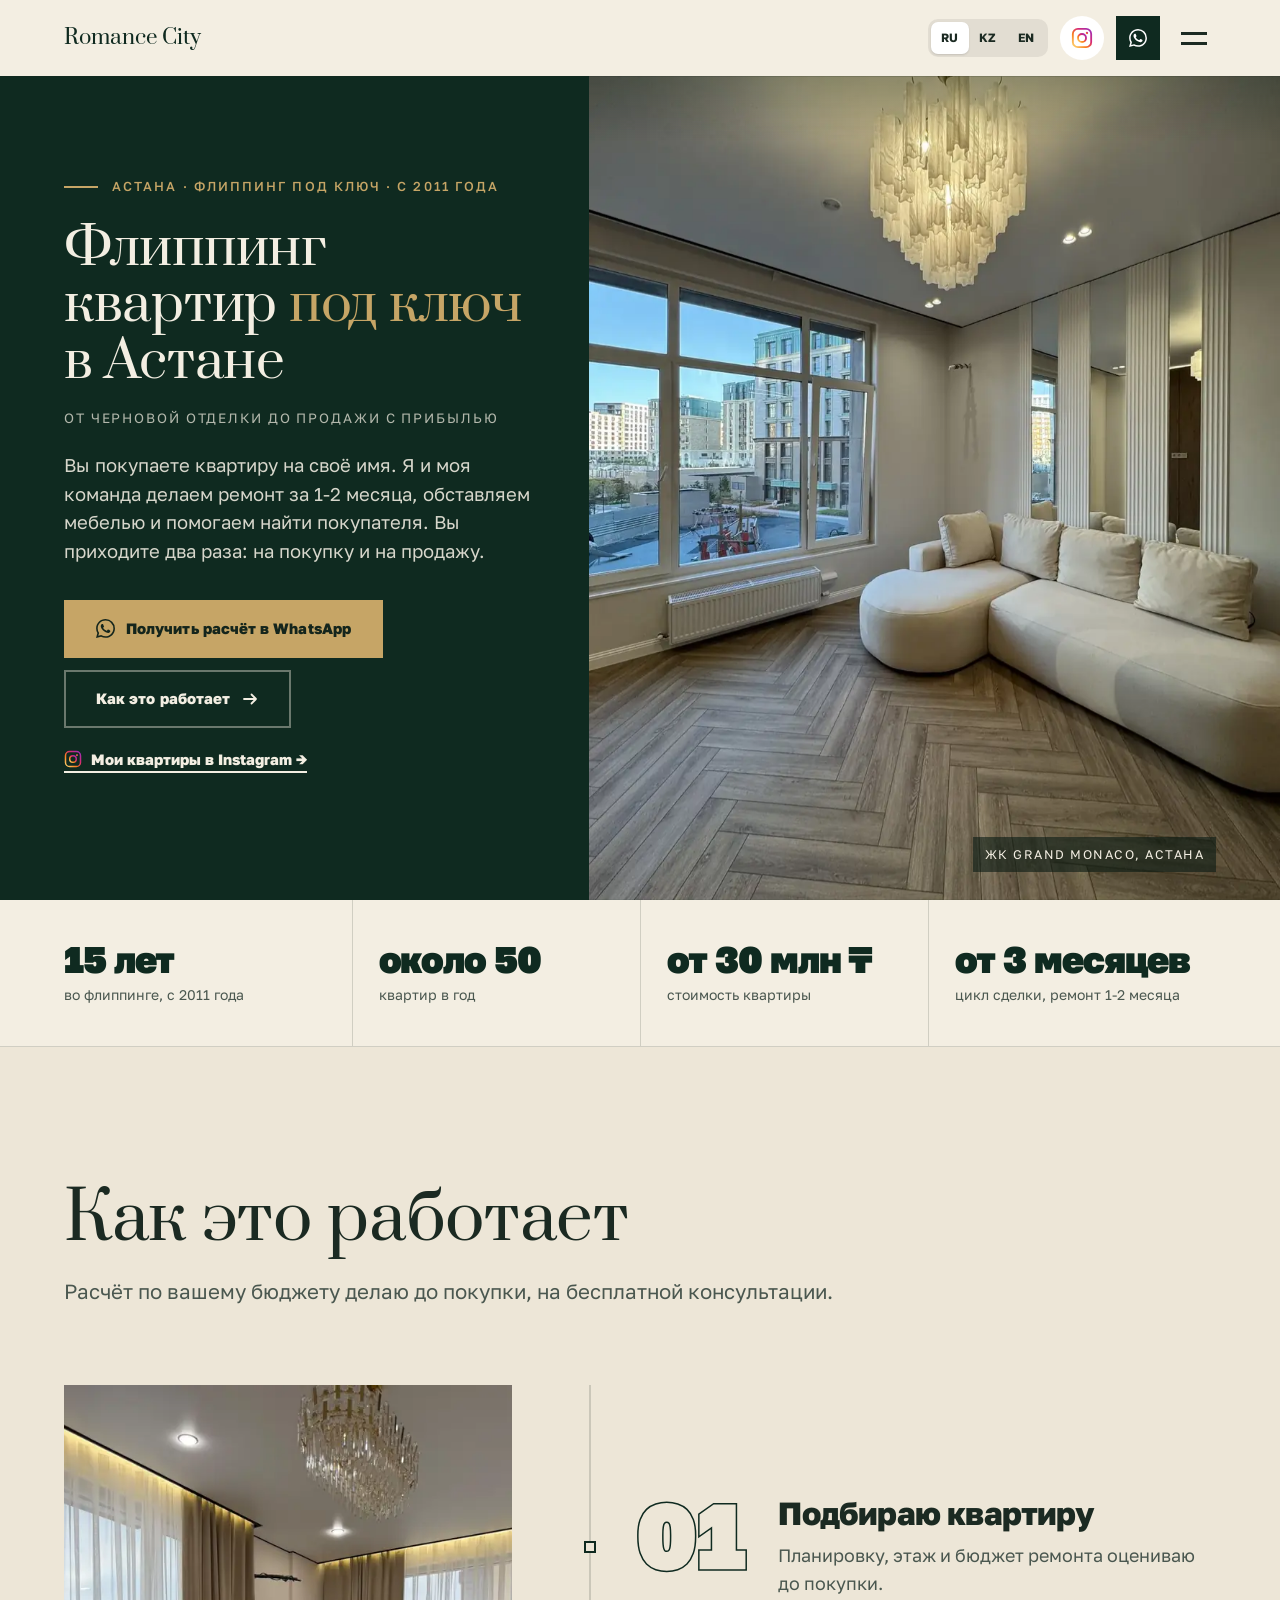
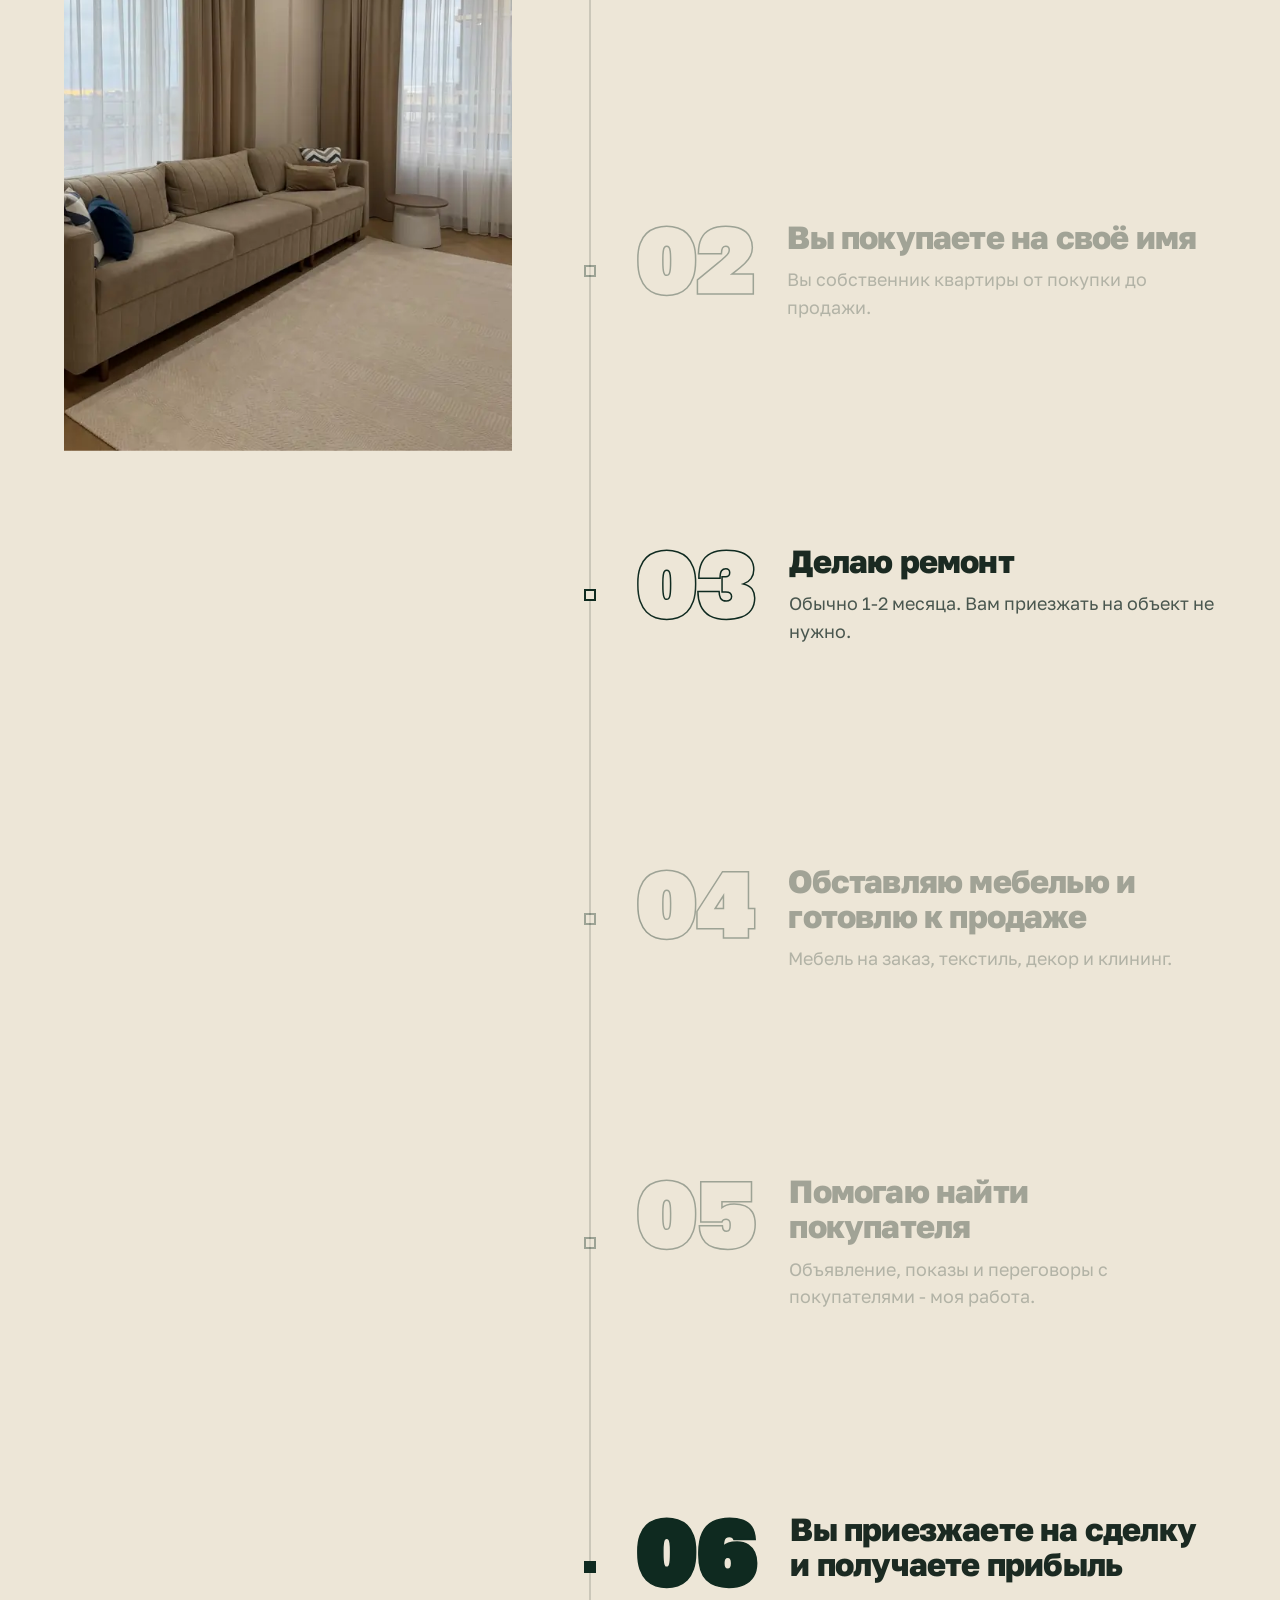
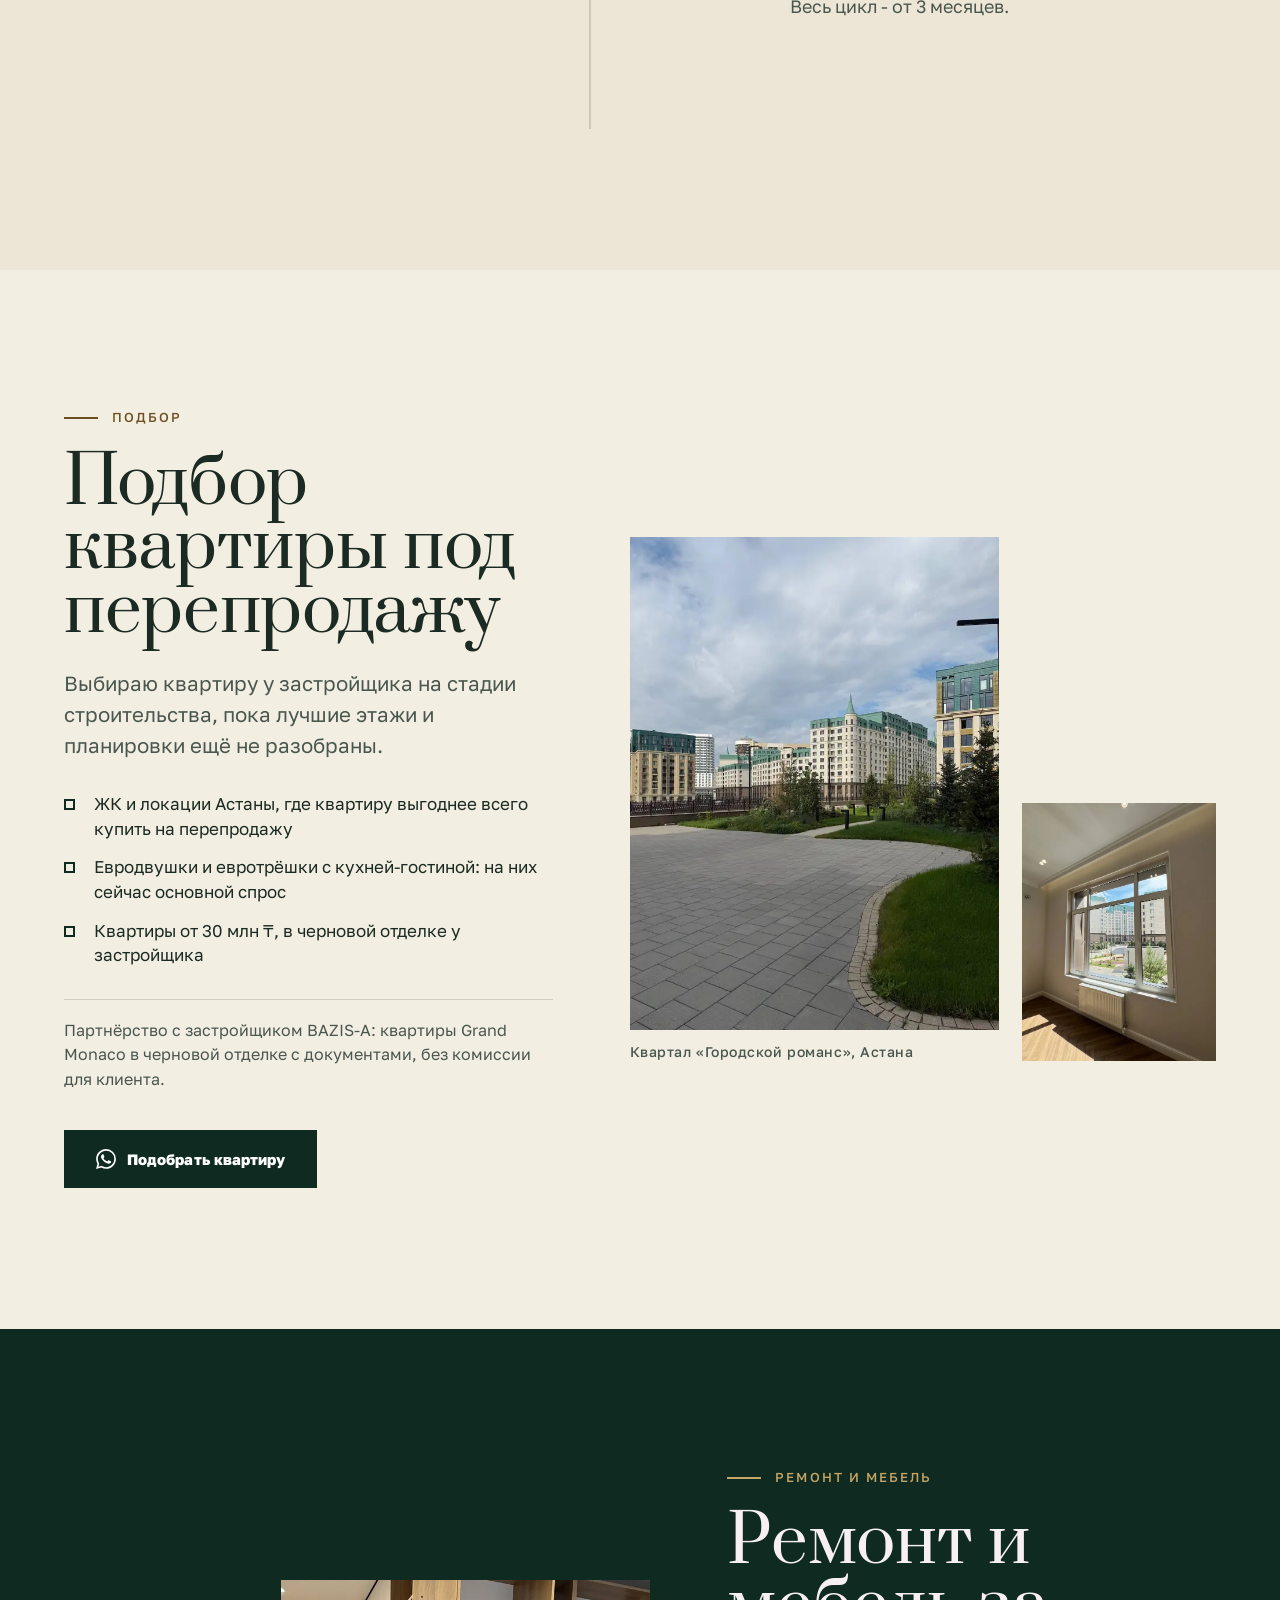
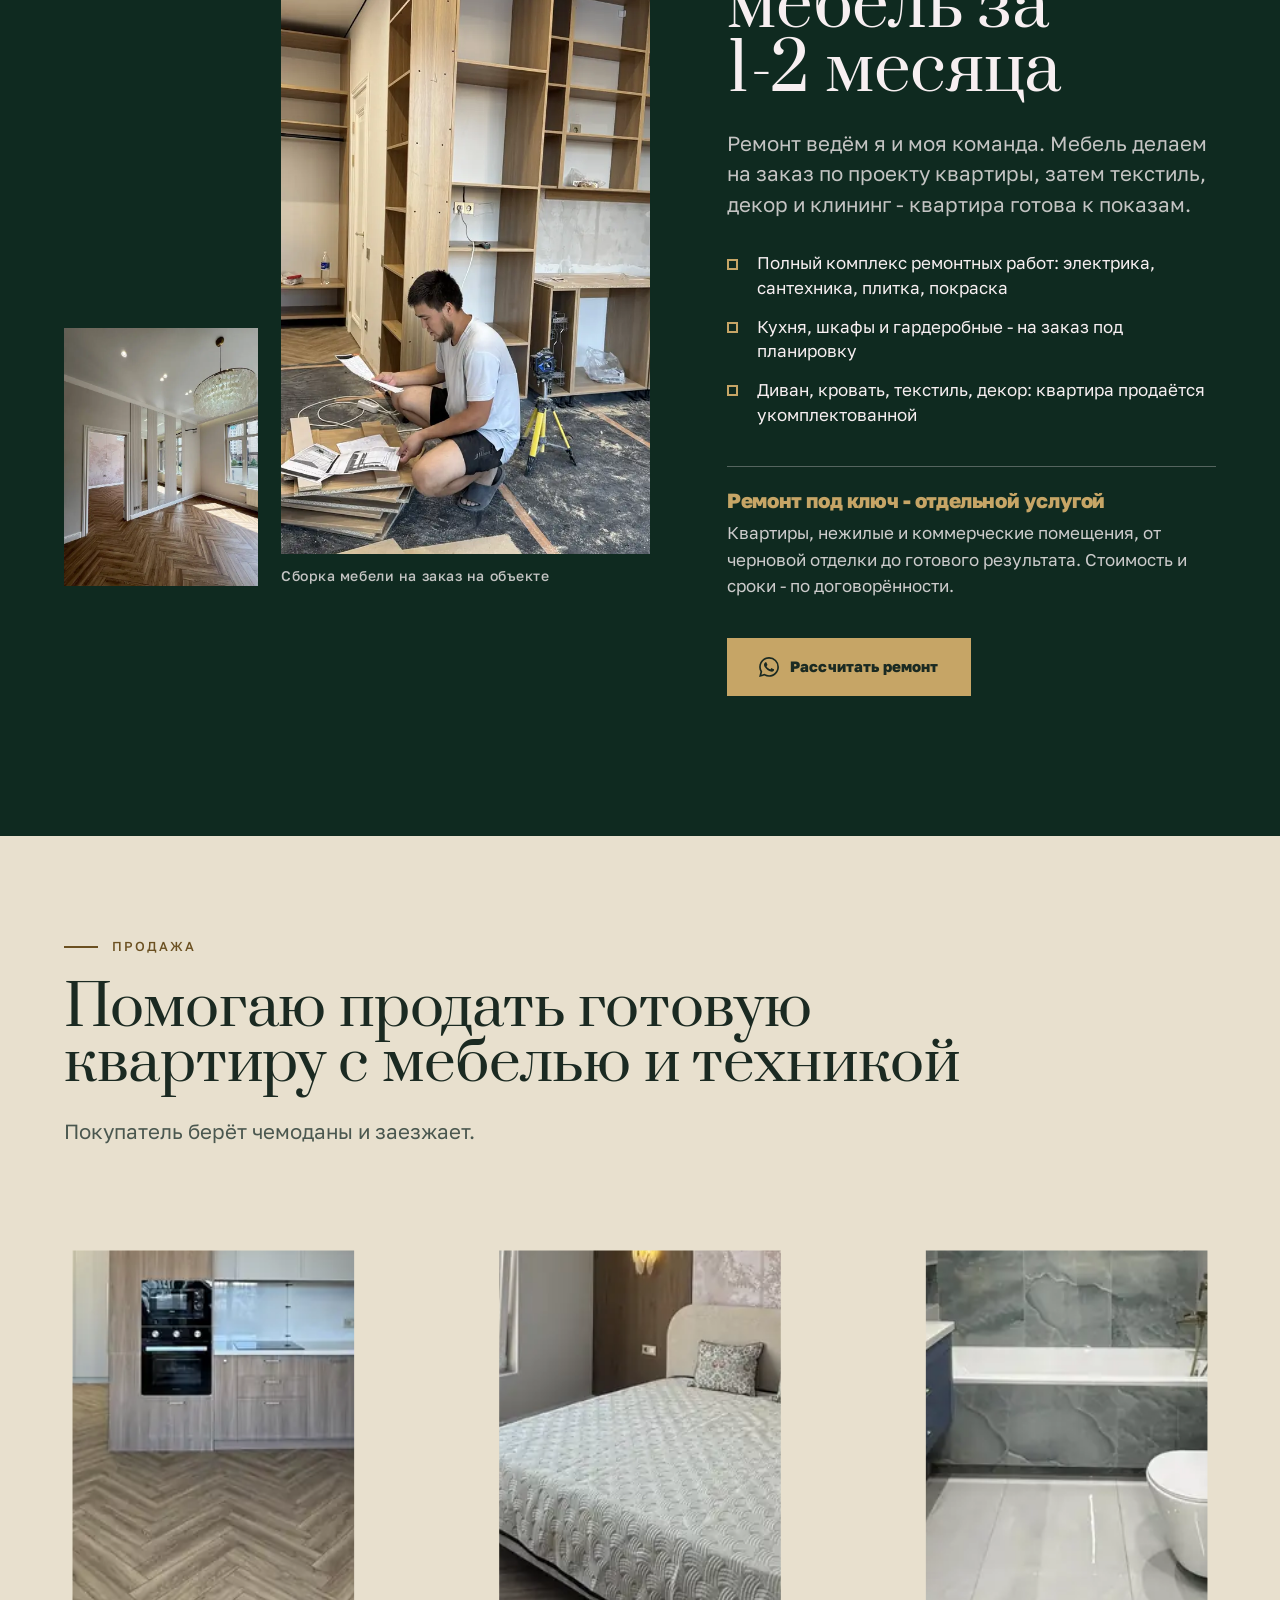
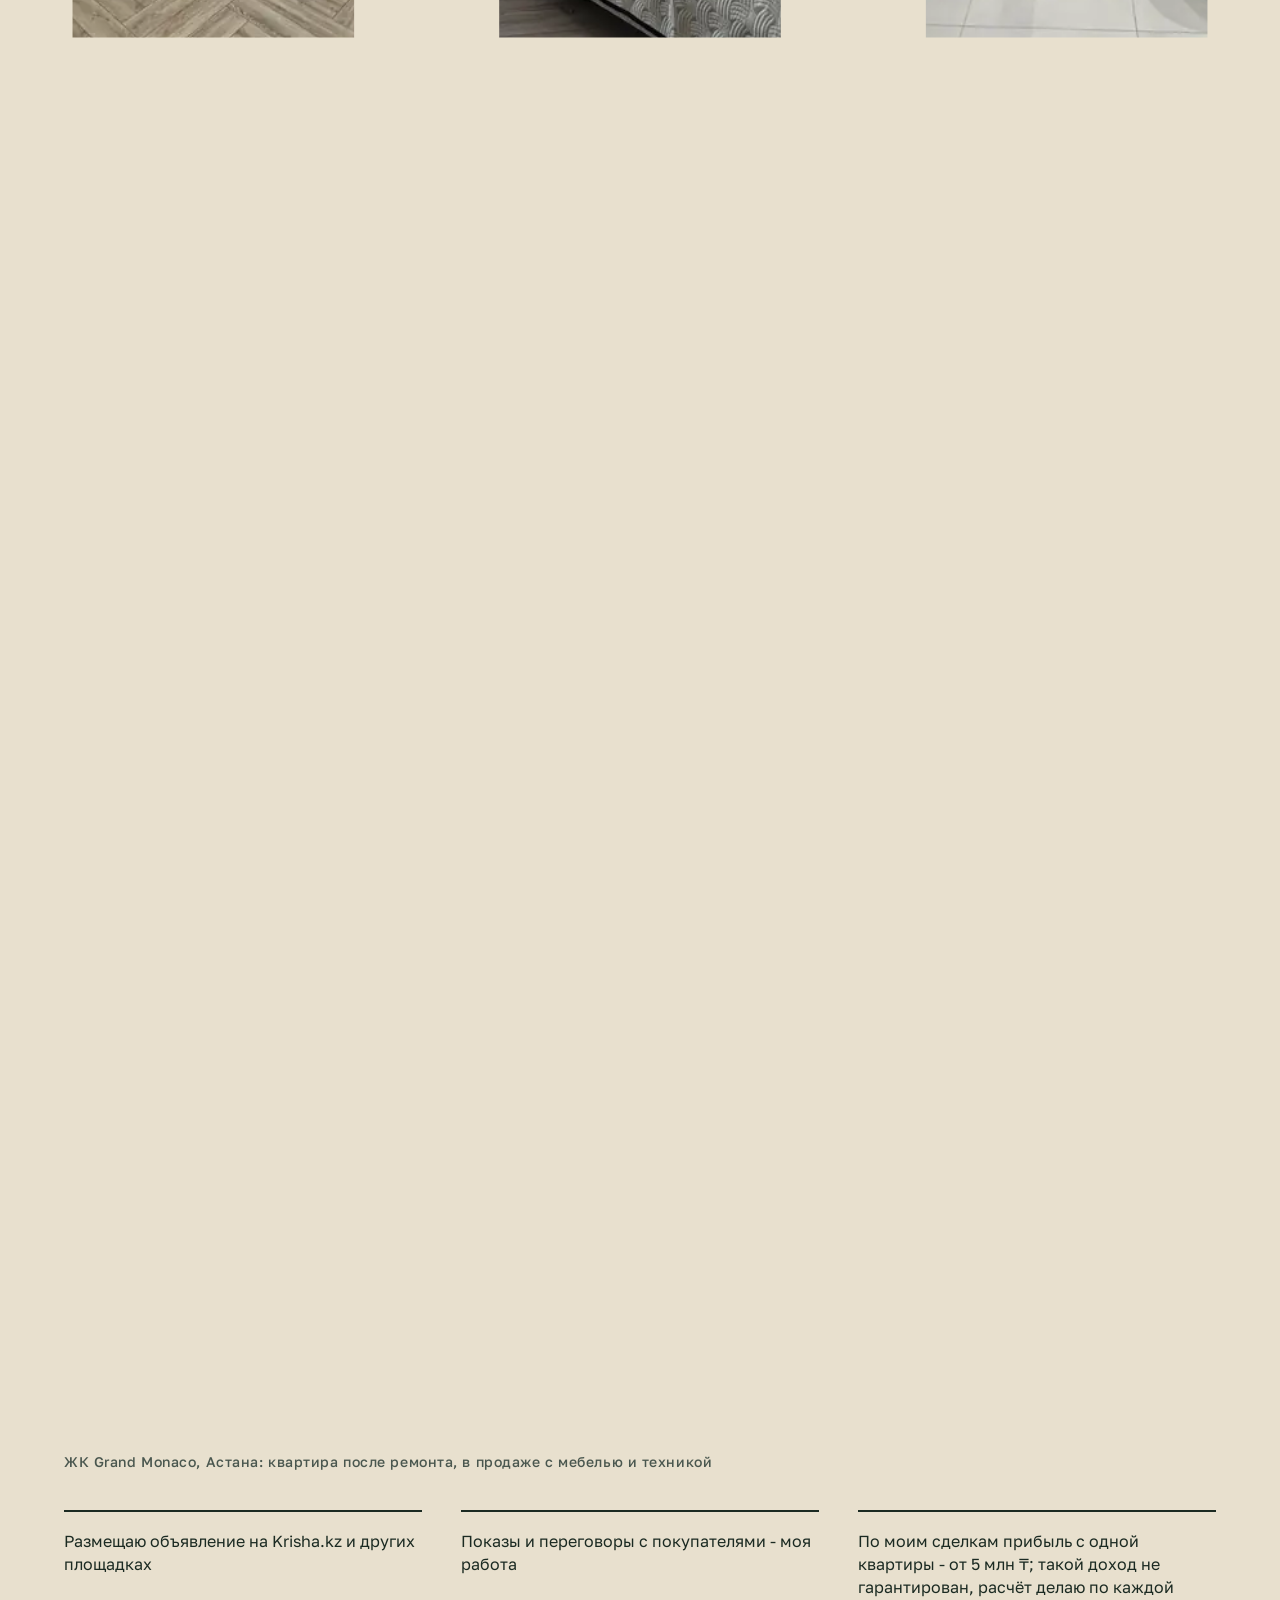
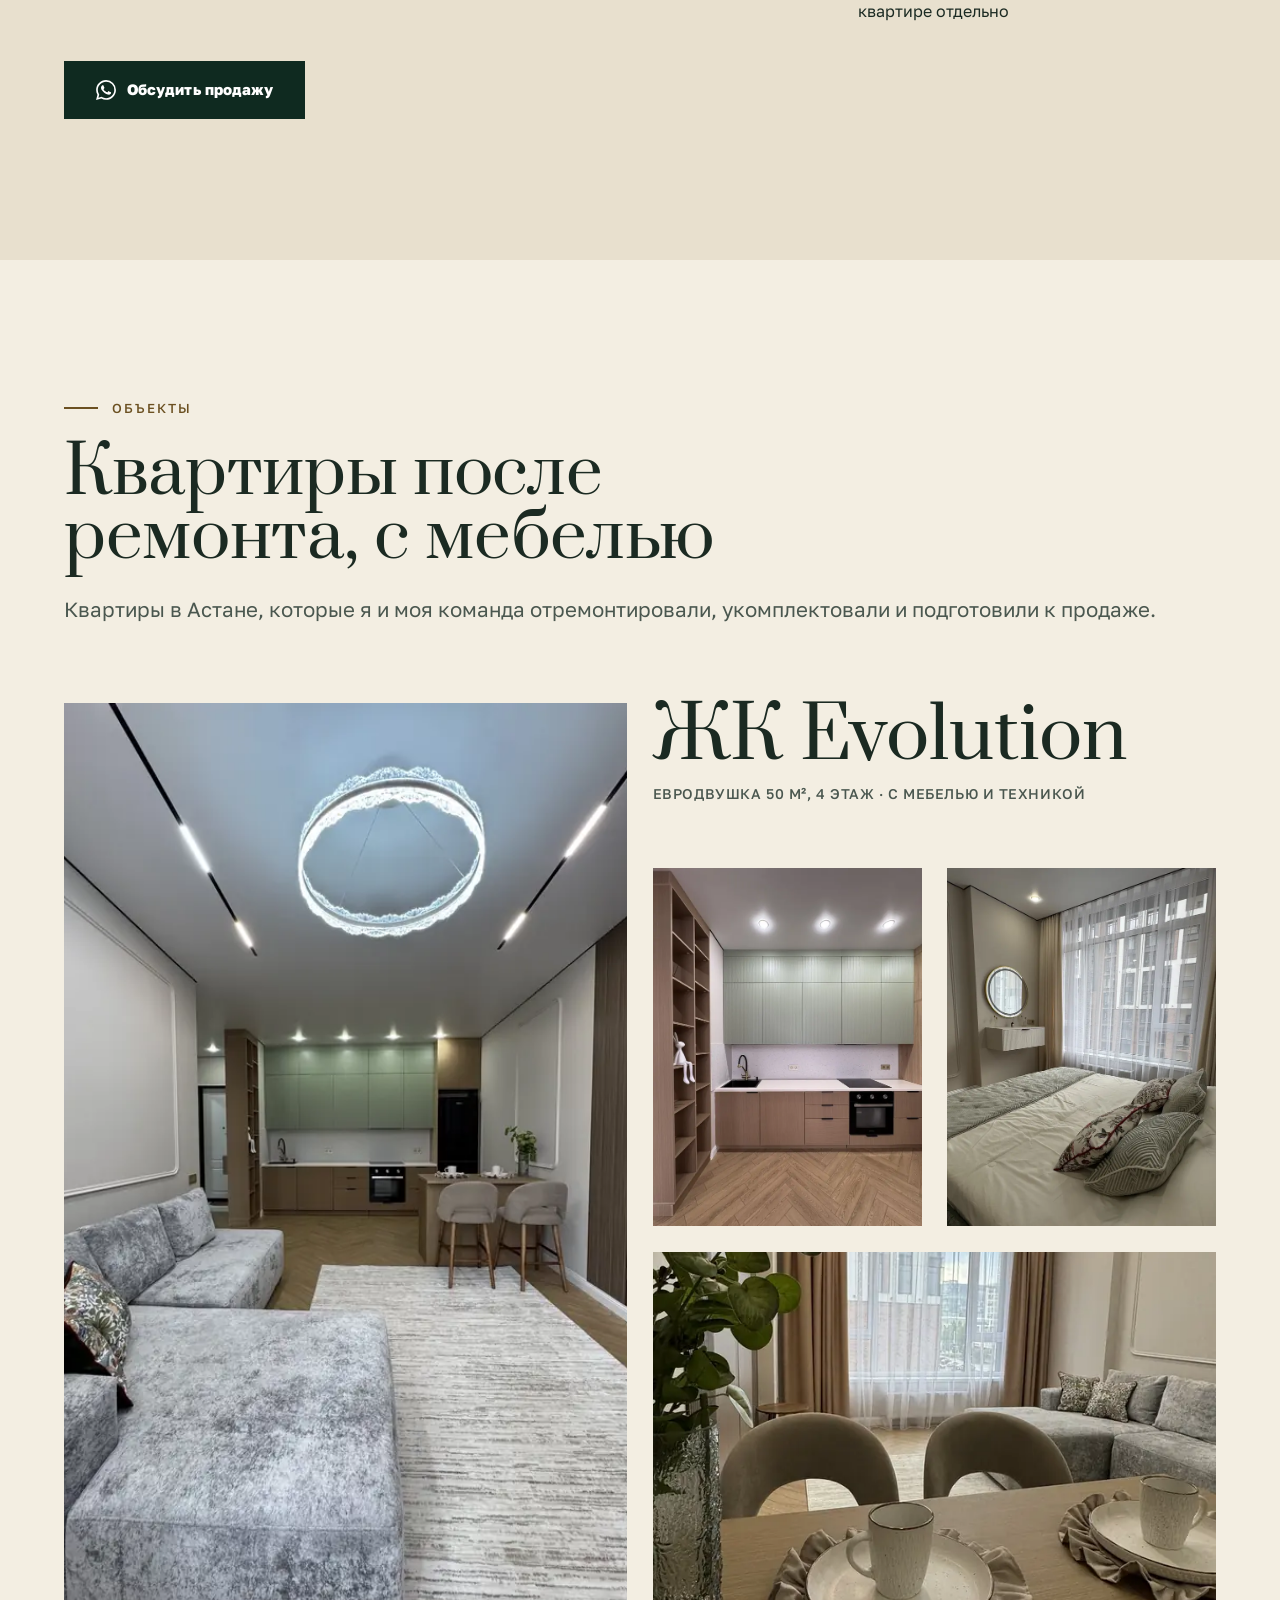
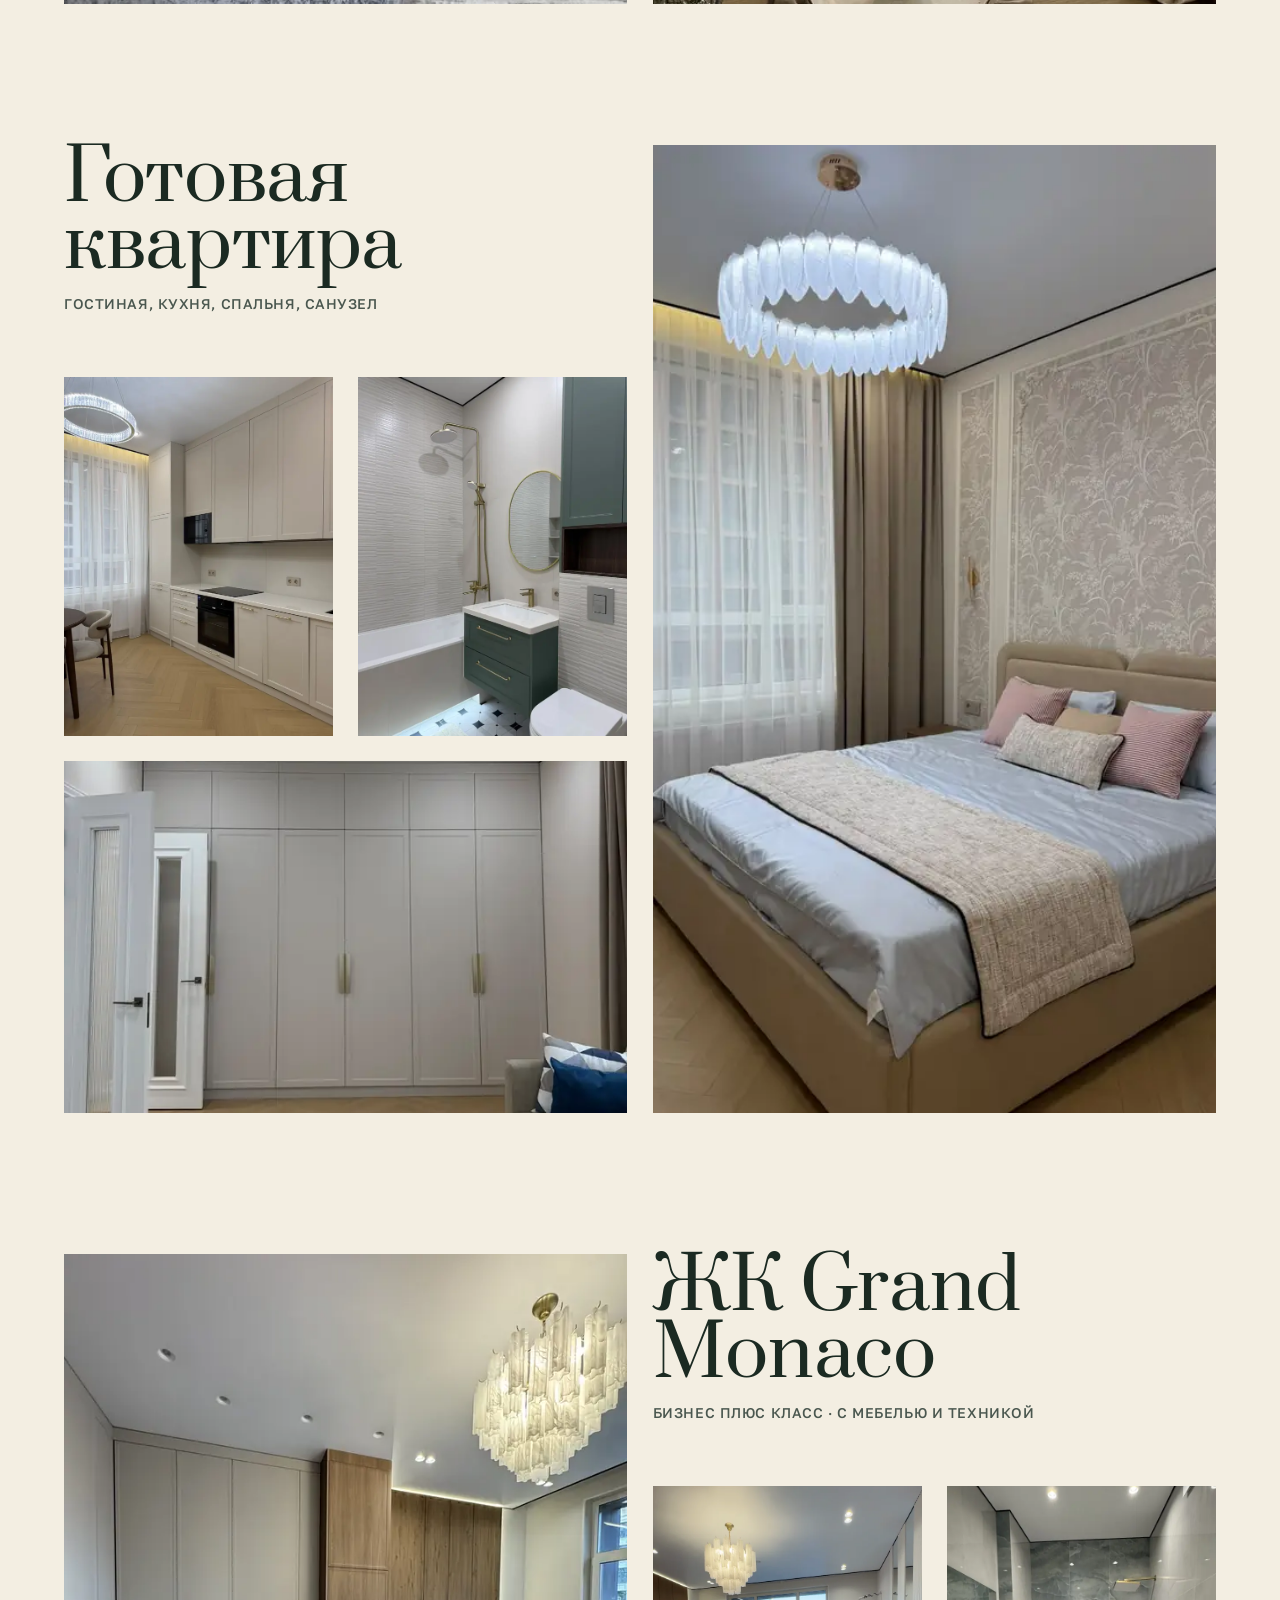
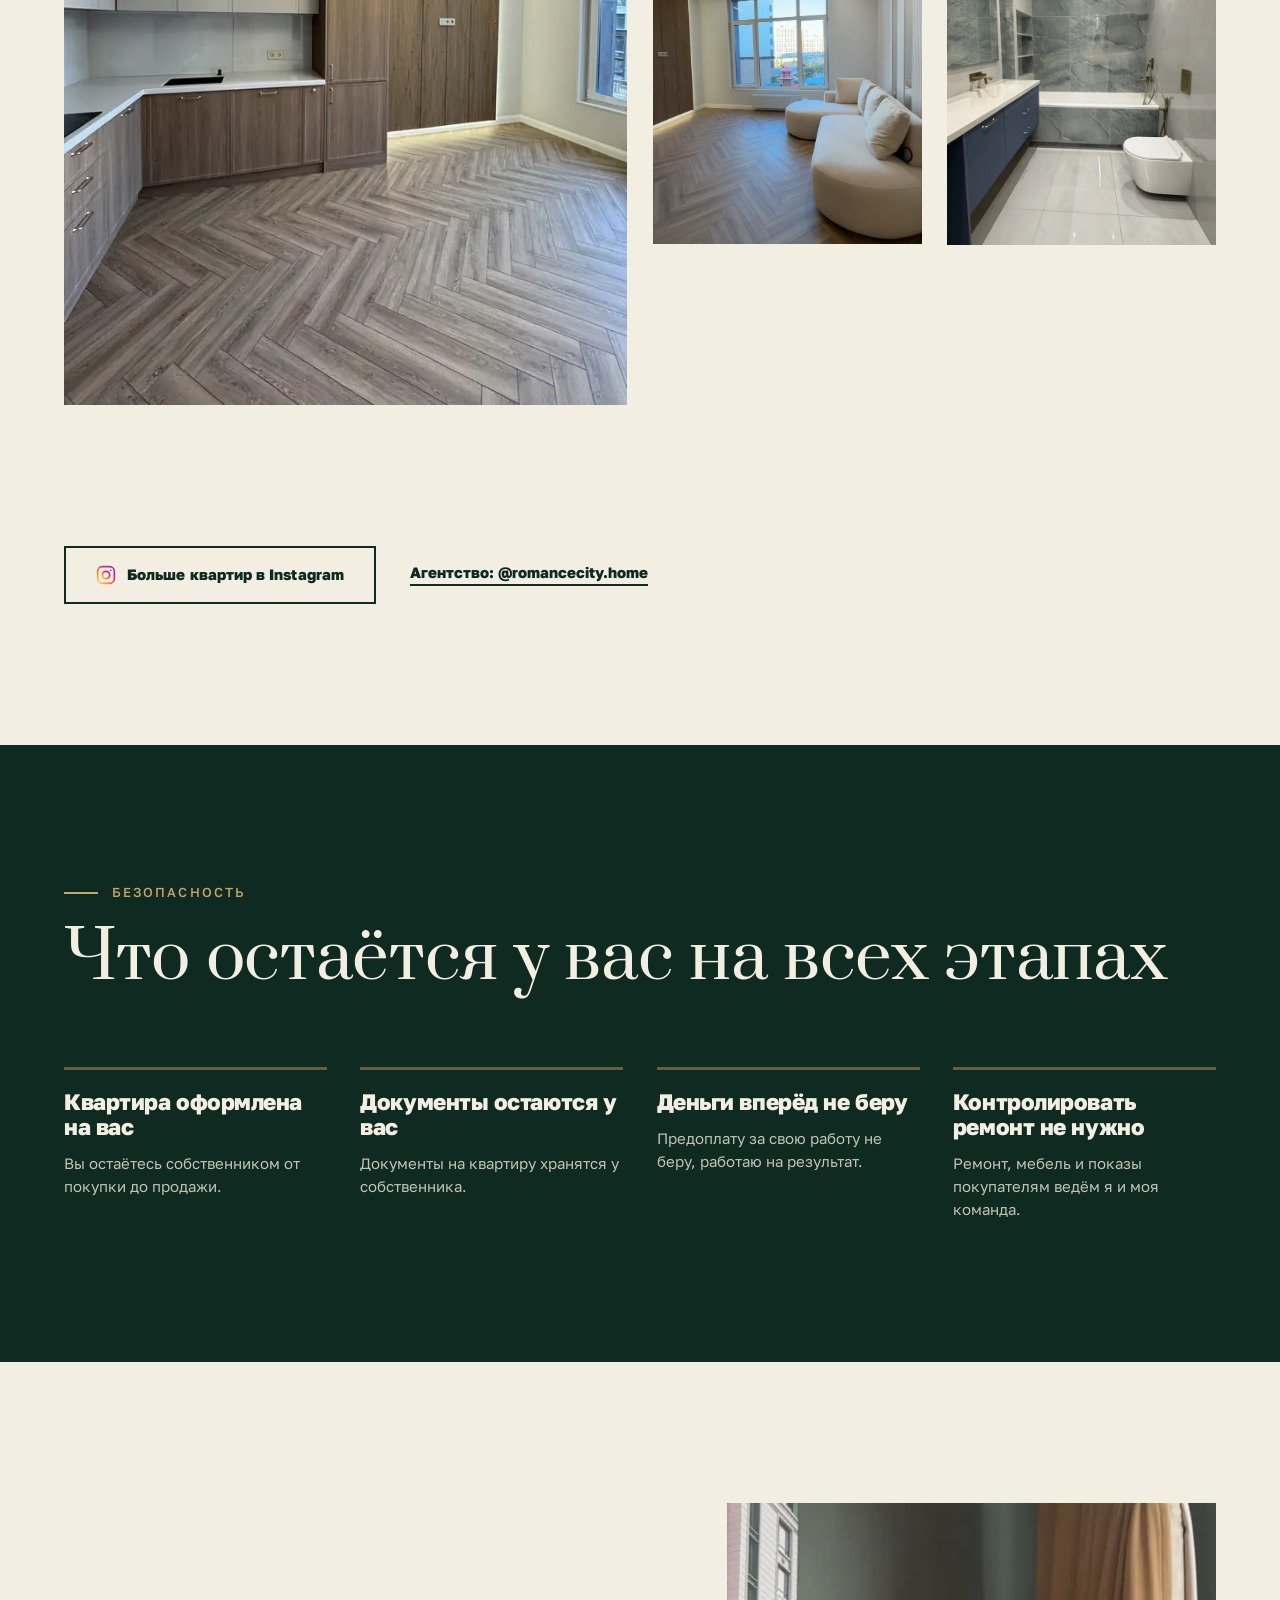
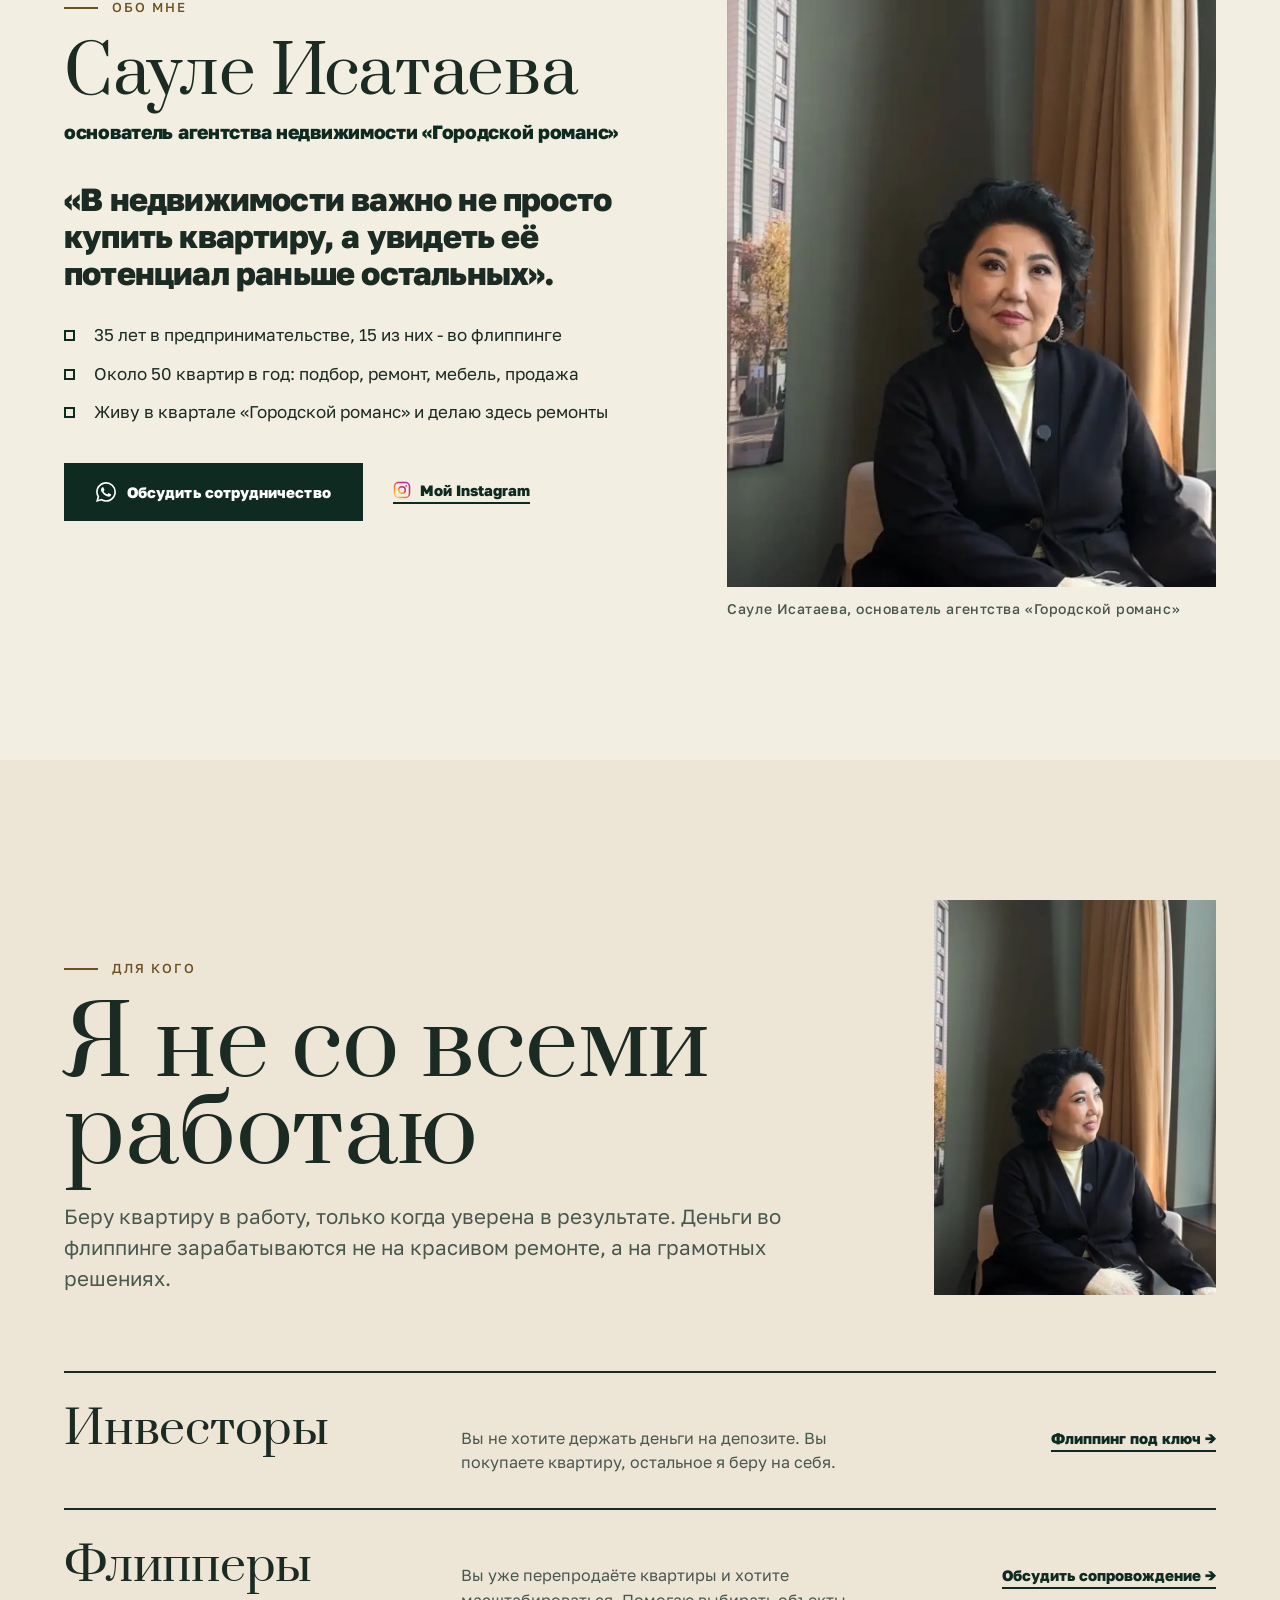
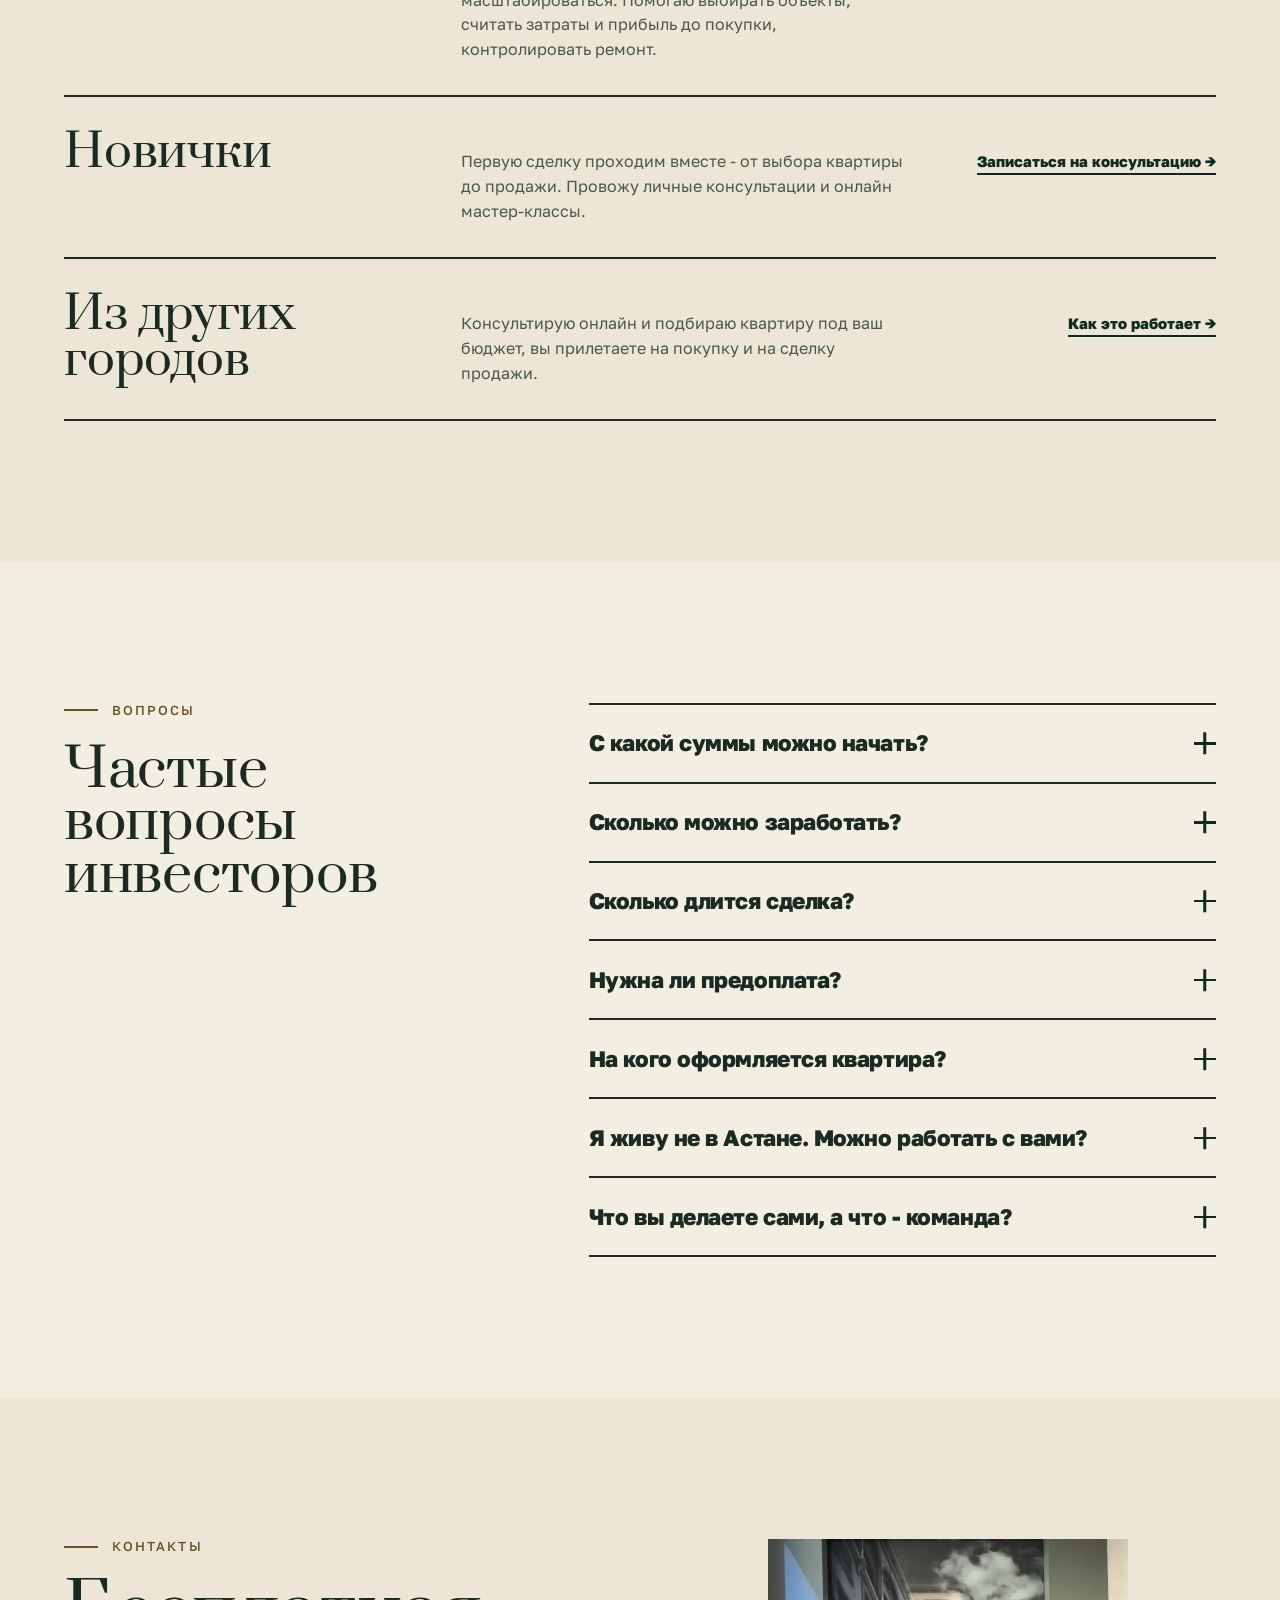
==== commit ef27246e: "Новый первый экран, шрифты Prata и Golos Text, фото без рамок, зелёный с латунью" ====
--- a/index.html
+++ b/index.html
@@ -26,14 +26,11 @@
 <link rel="apple-touch-icon" href="assets/apple-touch-icon.png?v=20261105-1">
 <link rel="preconnect" href="https://fonts.googleapis.com">
 <link rel="preconnect" href="https://fonts.gstatic.com" crossorigin>
-<link rel="stylesheet" href="https://fonts.googleapis.com/css2?family=Montserrat:wght@800;900&family=Golos+Text:wght@400;500;700&display=swap" media="print" onload="this.media='all'">
-<noscript><link rel="stylesheet" href="https://fonts.googleapis.com/css2?family=Montserrat:wght@800;900&family=Golos+Text:wght@400;500;700&display=swap"></noscript>
-<link rel="preload" as="image" href="assets/photos/gm-06-l.webp" imagesrcset="assets/photos/gm-06-640.webp 640w, assets/photos/gm-06-l.webp 1350w" imagesizes="42vw" media="(min-width:900px)">
-<link rel="preload" as="image" href="assets/photos/hero-empty-m.webp" media="(max-width:899px)" fetchpriority="high">
-<link rel="preload" as="image" href="assets/photos/hero-m.webp" media="(max-width:899px)">
-<link rel="preload" as="image" fetchpriority="high" href="assets/photos/empty-06-l.webp" imagesrcset="assets/photos/empty-06-640.webp 640w, assets/photos/empty-06-l.webp 960w" imagesizes="42vw" media="(min-width:900px)">
+<link rel="stylesheet" href="https://fonts.googleapis.com/css2?family=Prata&family=Golos+Text:wght@400;500;600;700&display=swap" media="print" onload="this.media='all'">
+<noscript><link rel="stylesheet" href="https://fonts.googleapis.com/css2?family=Prata&family=Golos+Text:wght@400;500;600;700&display=swap"></noscript>
+<link rel="preload" as="image" fetchpriority="high" href="assets/photos/gm-06-l.webp" imagesrcset="assets/photos/gm-06-640.webp 640w, assets/photos/gm-06-960.webp 960w, assets/photos/gm-06-l.webp 1350w" imagesizes="(max-width:760px) 100vw, 54vw">
 <script>document.documentElement.classList.add("js")</script>
-<link rel="stylesheet" href="styles.css?v=20261113-3">
+<link rel="stylesheet" href="styles.css?v=20261113-4">
 <script type="application/ld+json">
 {"@context":"https://schema.org","@type":["RealEstateAgent","LocalBusiness"],"name":"Romance City","alternateName":"Агентство недвижимости «Городской романс»","description":"Флиппинг квартир под ключ в Астане: подбор квартиры в новостройке, ремонт и мебель, помощь в поиске покупателя.","url":"https://songokura.github.io/romancecity/","image":"https://songokura.github.io/romancecity/assets/og-image.jpg","telephone":"+77472227664","founder":{"@type":"Person","name":"Сауле Исатаева"},"address":{"@type":"PostalAddress","streetAddress":"ул. Шамши Калдаякова, 4","addressLocality":"Астана","addressCountry":"KZ"},"areaServed":"KZ","openingHoursSpecification":[{"@type":"OpeningHoursSpecification","dayOfWeek":["Monday","Tuesday","Wednesday","Thursday","Friday","Saturday"],"opens":"09:00","closes":"20:00"}],"sameAs":["https://www.instagram.com/saule.issataeva","https://www.instagram.com/romancecity.home"]}
 </script>
@@ -94,35 +91,20 @@
 
 <!-- ГЕРОЙ -->
 <section class="hero" id="top">
+  <div class="hero-ph">
+    <img class="zoom" src="assets/photos/gm-06-l.webp" srcset="assets/photos/gm-06-640.webp 640w, assets/photos/gm-06-960.webp 960w, assets/photos/gm-06-l.webp 1350w" sizes="(max-width:760px) 100vw, 54vw" width="1350" height="1800" alt="Гостиная после ремонта в ЖК Grand Monaco: хрустальная люстра, светлый диван, паркет ёлочкой, большое окно" data-i18n-alt="hero.a1" fetchpriority="high" decoding="async">
+    <span class="hero-cap" data-i18n="hero.cap">ЖК Grand Monaco, Астана</span>
+  </div>
   <div class="hero-txt">
-    <p class="kick" data-i18n="hero.kicker">Астана · флиппинг под ключ · с 2011 года</p>
-    <h1 class="h1" id="h1" data-i18n="hero.t1"><span class="ln"><span>Флиппинг</span></span><span class="ln"><span>квартир</span></span><span class="ln"><span>под&nbsp;ключ</span></span><span class="ln"><span>в&nbsp;Астане</span></span></h1>
-    <p class="hero-sub" data-i18n="hero.t2">от черновой отделки до&nbsp;продажи с&nbsp;прибылью</p>
-    <p class="hero-lead" data-i18n="hero.lead">Вы покупаете квартиру на своё имя. Я и моя команда делаем ремонт за&nbsp;<span class=nw>1-2&nbsp;месяца</span>, обставляем мебелью и&nbsp;помогаем найти покупателя. Вы приходите два раза: на&nbsp;покупку и на&nbsp;продажу.</p>
-    <div class="hero-cta">
-      <a class="btn" href="https://wa.me/77472227664" data-wa="hero" target="_blank" rel="noopener"><svg width="20" height="20" aria-hidden="true"><use href="#ic-wa"/></svg><span data-i18n="hero.cta1">Получить расчёт в WhatsApp</span></a>
-      <a class="btn btn-o" href="#kak"><span data-i18n="hero.cta2">Как это работает</span></a>
-    </div>
-    <a class="lnk hero-ig" href="https://www.instagram.com/saule.issataeva" target="_blank" rel="noopener"><svg width="18" height="18" aria-hidden="true"><use href="#ic-ig"/></svg><span data-i18n="hero.ig">Мои квартиры в Instagram →</span></a>
-  </div>
-  <div class="hero-art" id="heroArt">
-    <div class="hero-win">
-      <picture class="h-img h-empty">
-        <source media="(max-width:899px)" srcset="assets/photos/hero-empty-m.webp">
-        <img fetchpriority="high" src="assets/photos/empty-06-l.webp" srcset="assets/photos/empty-06-640.webp 640w, assets/photos/empty-06-l.webp 960w" sizes="42vw" width="960" height="1280" alt="Гостиная в ЖК Grand Monaco после ремонта, до мебели: паркет ёлочкой, люстра, зеркальные панели" data-i18n-alt="hero.a0" decoding="async">
-      </picture>
-      <picture class="h-img h-full">
-        <source media="(max-width:899px)" srcset="assets/photos/hero-m.webp">
-        <img src="assets/photos/gm-06-l.webp" srcset="assets/photos/gm-06-640.webp 640w, assets/photos/gm-06-l.webp 1350w" sizes="42vw" width="1350" height="1800" alt="Гостиная после ремонта в ЖК Grand Monaco: хрустальная люстра, светлый диван, паркет ёлочкой, большое окно" data-i18n-alt="hero.a1" fetchpriority="high" decoding="async">
-      </picture>
-    </div>
-    <div class="hero-label">
-      <span class="hero-cap" data-i18n="hero.cap">ЖК Grand Monaco, Астана</span>
-      <span class="hero-tog" role="group" aria-label="Состояние квартиры" data-i18n-aria="hero.tog">
-        <button type="button" data-state="0" aria-pressed="false" data-i18n="hero.tag0">После ремонта</button>
-        <button type="button" data-state="1" aria-pressed="true" data-i18n="hero.tag1">С мебелью</button>
-      </span>
-    </div>
+    <p class="kick l1" data-i18n="hero.kicker">Астана · флиппинг под ключ · с 2011 года</p>
+    <h1 class="h1 l2" id="h1" data-i18n="hero.t1">Флиппинг квартир <em>под&nbsp;ключ</em> в&nbsp;Астане</h1>
+    <p class="hero-sub l3" data-i18n="hero.t2">от черновой отделки до&nbsp;продажи с&nbsp;прибылью</p>
+    <p class="hero-lead l3" data-i18n="hero.lead">Вы покупаете квартиру на своё имя. Я и моя команда делаем ремонт за&nbsp;<span class=nw>1-2&nbsp;месяца</span>, обставляем мебелью и&nbsp;помогаем найти покупателя. Вы приходите два раза: на&nbsp;покупку и на&nbsp;продажу.</p>
+    <div class="hero-cta l4">
+      <a class="btn" href="https://wa.me/77472227664" data-wa="hero" target="_blank" rel="noopener"><svg width="19" height="19" aria-hidden="true"><use href="#ic-wa"/></svg><span data-i18n="hero.cta1">Получить расчёт в WhatsApp</span></a>
+      <a class="btn btn-o hero-how" href="#kak"><span data-i18n="hero.cta2">Как это работает</span><svg width="18" height="18" aria-hidden="true"><use href="#ic-arr"/></svg></a>
+    </div>
+    <a class="lnk hero-ig l4" href="https://www.instagram.com/saule.issataeva" target="_blank" rel="noopener"><svg width="18" height="18" aria-hidden="true"><use href="#ic-ig"/></svg><span data-i18n="hero.ig">Мои квартиры в Instagram →</span></a>
   </div>
 </section>
 
@@ -480,6 +462,6 @@
 <script src="assets/vendor/gsap.min.js" defer></script>
 <script src="assets/vendor/ScrollTrigger.min.js" defer></script>
 <script src="assets/vendor/lenis.min.js" defer></script>
-<script src="script.js?v=20261113-3" defer></script>
+<script src="script.js?v=20261113-4" defer></script>
 </body>
 </html>
--- a/styles.css
+++ b/styles.css
@@ -1,15 +1,18 @@
-/* Romance City - «Паспарту» */
+/* Romance City */
 :root{
-  --bg:#FBFAF7; --ink:#1A1920; --ink2:#55535C;
-  --blue:#A9CBEA; --blue2:#DCE9F6; --blue3:#EAF2FA;
-  --bordo:#8E1B35; --bordo-d:#6B1228; --bordo-dd:#4A0B1B; --beige:#EFE6D8;
-  --line:rgba(26,25,32,.16);
+  --green:#0F2A20; --deep:#0A1C15; --brass:#C6A566; --brass-h:#D3B478; --ivory:#F3EEE2;
+  --bg:#F3EEE2; --ink:#1B2A22; --ink2:#4A574F;
+  --blue:#C6A566; --blue2:#E8E0CE; --blue3:#EDE6D7;
+  --bordo:#0F2A20; --bordo-d:#0F2A20; --bordo-dd:#0A1C15; --beige:#E8E0CE;
+  --acc:#6B5021;
+  --line:rgba(27,42,34,.16);
   --e:cubic-bezier(.2,.7,.2,1);
   --t1:.2s; --t2:.45s; --t3:1.1s;
   --hdr:76px;
   --gut:clamp(18px,5vw,96px);
   --sp:clamp(84px,11vw,190px);
-  --fd:"Montserrat","Segoe UI",Arial,sans-serif;
+  --fd:"Golos Text","Segoe UI",Arial,sans-serif;
+  --fs:"Prata",Georgia,"Times New Roman",serif;
   --ft:"Golos Text","Segoe UI",Arial,sans-serif;
 }
 *,*::before,*::after{box-sizing:border-box}
@@ -108,35 +111,39 @@
 .menu-ig{width:52px;height:52px;display:grid;place-items:center;border:2px solid var(--line);flex:none}
 
 /* ---------- герой ---------- */
-.hero{display:grid;grid-template-columns:minmax(0,1fr) min(42vw,82svh);min-height:100svh}
-.hero-txt{display:flex;flex-direction:column;justify-content:center;align-items:flex-start;padding:calc(var(--hdr) + 2vh) clamp(24px,4vw,80px) 4vh var(--gut);min-width:0}
-.hero .kick{margin-bottom:clamp(14px,2.2vh,26px)}
-.h1{font:900 min(8vw,12svh)/.9 var(--fd);letter-spacing:-.04em;width:100%}
-.ln{display:block;overflow:hidden;padding:.06em 0 .1em;margin:-.06em 0 -.1em}
-.ln>span{display:inline-block;white-space:nowrap;transition:transform 1.2s var(--e)}
-.ln:nth-child(2)>span{transition-delay:.07s}.ln:nth-child(3)>span{transition-delay:.14s}.ln:nth-child(4)>span{transition-delay:.21s}
-.ln:nth-child(3){color:var(--bordo)}
-.js:not(.ready) .ln>span{transform:translateY(112%)}
-.hero-sub{font:800 clamp(19px,2vw,34px)/1.12 var(--fd);letter-spacing:-.02em;color:var(--bordo);margin-top:clamp(14px,2.2vh,26px)}
-.hero-lead{font-size:clamp(16px,1.3vw,21px);line-height:1.5;color:var(--ink2);margin-top:clamp(12px,1.8vh,20px);max-width:38em}
-.hero-cta{display:flex;flex-wrap:wrap;gap:12px;margin-top:clamp(18px,3vh,34px)}
-.hero-ig{margin-top:clamp(16px,2.4vh,26px);font-size:14px}
-.js .hero-txt>:not(.h1){opacity:0;transform:translateY(18px);transition:opacity 1s var(--e) .35s,transform 1s var(--e) .35s}
-.js.ready .hero-txt>:not(.h1){opacity:1;transform:none}
-.js.ready .hero-txt>.hero-lead{transition-delay:.45s}.js.ready .hero-txt>.hero-cta{transition-delay:.55s}.js.ready .hero-txt>.hero-ig{transition-delay:.65s}
-
-.hero-art{--m:1;--m0:1;--r:1;--mm:calc(var(--m)*var(--m0));position:relative;background:var(--blue2);overflow:hidden;min-height:100svh}
-.js .hero-art{--m0:1.9;--r:0}
-.hero-win{position:absolute;inset:0;clip-path:inset(calc(var(--mm)*15%) calc(var(--mm)*14%) calc(var(--mm)*17%));will-change:clip-path}
-.h-img{position:absolute;inset:0;display:block}
-.h-img img{width:100%;height:100%;object-fit:cover;object-position:50% 30%;transform-origin:50% 15%;transform:scale(calc(1 + var(--mm)*.06))}
-.h-full{clip-path:inset(calc((1 - var(--r))*50%))}
-.hero-art::after{content:"";position:absolute;top:calc(var(--mm)*15%);bottom:calc(var(--mm)*17%);left:calc(var(--mm)*14%);right:calc(var(--mm)*14%);box-shadow:0 0 0 3px rgba(255,255,255,.75);opacity:calc(var(--mm)*5);pointer-events:none}
-.hero-label{position:absolute;left:14%;right:14%;bottom:calc(17% - 58px);display:flex;justify-content:space-between;align-items:baseline;gap:14px;flex-wrap:wrap;font:500 13px/1.3 var(--ft);letter-spacing:.04em;color:var(--ink);opacity:calc((var(--m) - .72)*4);transition:opacity var(--t2)}
-.js:not(.ready) .hero-label{opacity:0}
-.hero-tog{display:flex;gap:16px}
-.hero-tog button{padding:4px 0;font-weight:700;color:var(--ink2);border-bottom:2px solid transparent;transition:color var(--t1),border-color var(--t1)}
-.hero-tog button[aria-pressed="true"]{color:var(--bordo);border-color:var(--bordo)}
+.hero{--ink:var(--ivory);--acc:var(--brass);position:relative;background:var(--green);color:var(--ivory);display:grid;grid-template-columns:minmax(0,46fr) minmax(0,54fr);min-height:100svh}
+.hero-ph{grid-column:2;grid-row:1;position:relative;overflow:hidden}
+.hero-ph img{position:absolute;inset:0;width:100%;height:100%;object-fit:cover;object-position:50% 40%}
+.hero-ph::after{content:"";position:absolute;inset:0 0 auto 0;height:140px;background:linear-gradient(180deg,rgba(10,28,21,.6),rgba(10,28,21,0));pointer-events:none}
+.hero-cap{position:absolute;right:var(--gut);bottom:28px;z-index:2;font-size:12.5px;letter-spacing:.12em;text-transform:uppercase;color:var(--ivory);padding:8px 12px;background:rgba(10,28,21,.6)}
+.hero-txt{grid-column:1;grid-row:1;display:flex;flex-direction:column;justify-content:center;align-items:flex-start;min-width:0;padding:calc(var(--hdr) + 32px) clamp(28px,4vw,64px) 56px var(--gut)}
+.hero .kick{margin-bottom:0}
+.h1{font:400 clamp(36px,min(4vw,7.4vh),72px)/1.1 var(--fs);letter-spacing:-.005em;margin:26px 0 18px;overflow-wrap:break-word;max-width:100%}
+.h1 em{font-style:normal;color:var(--brass)}
+.hero-sub{font-size:13.5px;letter-spacing:.14em;text-transform:uppercase;color:rgba(243,238,226,.72);margin-bottom:22px}
+.hero-lead{font-size:18.5px;line-height:1.55;color:rgba(243,238,226,.88);margin-bottom:34px}
+.hero-cta{display:flex;flex-wrap:wrap;gap:12px}
+.hero .btn-o{color:var(--ivory);border-color:rgba(243,238,226,.34)}
+.hero .btn-o:hover{background:none;color:var(--ivory);border-color:var(--brass)}
+.hero-ig{margin-top:22px;font-size:15px;color:rgba(243,238,226,.9)}
+.l1,.l2,.l3,.l4{opacity:0;transform:translateY(14px);animation:up .9s var(--e) forwards}
+.l1{animation-delay:.1s}.l2{animation-delay:.22s}.l3{animation-delay:.38s}.l4{animation-delay:.52s}
+@keyframes up{to{opacity:1;transform:none}}
+.zoom{animation:zoom 16s cubic-bezier(.2,.6,.2,1) forwards}
+@keyframes zoom{from{transform:scale(1.09)}to{transform:scale(1)}}
+@media(min-width:900px) and (max-height:820px){
+  .hero-txt{padding-top:calc(var(--hdr) + 16px);padding-bottom:32px}
+  .h1{margin:18px 0 14px}
+  .hero-sub{margin-bottom:14px;font-size:12.5px}
+  .hero-lead{font-size:16.5px;margin-bottom:22px}
+  .hero-ig{margin-top:10px}
+  .hero .btn{min-height:50px}
+}
+.hero .kick{color:var(--brass)}
+.hero .btn:not(.btn-o){background:var(--brass);border-color:var(--brass);color:#14251C}
+.hero .btn:not(.btn-o):hover{background:var(--brass-h);border-color:var(--brass-h);color:#14251C}
+.hero .btn-o{background:transparent;color:var(--ivory);border-color:rgba(243,238,226,.4)}
+.hero .lnk{color:var(--ivory)}
 
 /* ---------- факты ---------- */
 .facts{border-bottom:1px solid var(--line)}
@@ -318,24 +325,6 @@
   :root{--hdr:62px}
   body{padding-bottom:calc(60px + env(safe-area-inset-bottom))}
   .hdr{background:var(--bg)}
-  .hero{grid-template-columns:minmax(0,1fr);min-height:0;padding-top:var(--hdr)}
-  .hero-art{order:-1;min-height:0;height:min(80vw,30svh)}
-  .hero .kick{margin-bottom:12px}
-  .hero-sub{margin-top:10px}
-  .hero-cta{order:1;margin-top:18px}
-  .hero-lead{order:2;margin-top:18px}
-  .hero-ig{order:3}
-  .hero-win{clip-path:inset(calc(var(--mm)*7%) calc(var(--mm)*7%) calc(var(--mm)*15%))}
-  .hero-art::after{top:calc(var(--mm)*7%);bottom:calc(var(--mm)*15%);left:calc(var(--mm)*7%);right:calc(var(--mm)*7%)}
-  .js .hero-art{--m0:1.7}
-  .hero-label{left:7%;right:7%;bottom:calc(7.5% - 12px);font-size:11.5px;flex-wrap:nowrap;gap:8px;align-items:center}
-  .hero-cap{white-space:nowrap;overflow:hidden;text-overflow:ellipsis;min-width:0}
-  .hero-tog{gap:10px;flex:none}
-  .hero-tog button{white-space:nowrap}
-  .hero-txt{padding:22px var(--gut) 34px}
-  .h1{font-size:min(12vw,60px)}
-  .hero-cta{width:100%}
-  .hero-cta .btn{flex:1 1 100%}
   .facts-in{grid-template-columns:repeat(2,minmax(0,1fr))}
   .fact{padding:22px 14px 22px 16px}
   .fact:nth-child(odd){border-left:0;padding-left:0}
@@ -368,6 +357,23 @@
   .sticky a{display:flex;align-items:center;justify-content:center;gap:8px;font:800 14px/1 var(--fd);color:var(--ink)}
   .sticky .s-wa{background:var(--bordo);color:#fff}
   .menu-open .sticky{display:none}
+  .hero{display:flex;flex-direction:column;min-height:calc(100svh - 60px - env(safe-area-inset-bottom))}
+  .hero-ph{flex:1 1 0;min-height:230px}
+  .hero-ph img{object-position:50% 30%}
+  .hero-ph::after{height:120px;background:linear-gradient(180deg,rgba(10,28,21,.72),rgba(10,28,21,0))}
+  .hero-cap{display:none}
+  .hero-txt{position:relative;z-index:2;display:block;margin-top:-96px;padding:84px var(--gut) 18px;background:linear-gradient(180deg,rgba(10,28,21,0) 0,rgba(10,28,21,.88) 70px,#0A1C15 104px)}
+  .hero .kick{font-size:10.5px;letter-spacing:.1em;gap:8px}
+  .hero .kick::before{width:18px}
+  html[lang="kk"] .hero .kick{letter-spacing:.02em}
+  .h1{font-size:clamp(28px,8.4vw,44px);line-height:1.13;margin:12px 0}
+  html[lang="kk"] .h1{font-size:clamp(25px,7.3vw,40px)}
+  .hero-sub{display:none}
+  .hero-lead{font-size:15px;line-height:1.45;margin-bottom:16px}
+  .hero-cta{display:block}
+  .hero-cta .btn{width:100%;min-height:54px}
+  .hero-how{display:none}
+  .hero-ig{margin-top:14px;font-size:14.5px}
 }
 @media(max-width:759px){
   .sp{grid-template-columns:repeat(2,minmax(0,1fr));row-gap:12px}
@@ -378,8 +384,12 @@
   .kt-d div{grid-template-columns:92px minmax(0,1fr)}
   .kt-btns{grid-template-columns:minmax(0,1fr)}
 }
-@media(max-width:899px) and (max-height:700px){
-  .hero-art{height:min(70vw,25svh)}
+@media(max-width:899px) and (max-height:720px){
+  .hero-ig{display:none}
+  .hero-lead{margin-bottom:14px;font-size:14.5px}
+  .hero-txt{padding-bottom:14px}
+  .h1{font-size:clamp(27px,8vw,32px);margin:10px 0}
+  html[lang="kk"] .h1{font-size:clamp(24px,7vw,29px)}
 }
 @media(max-width:400px){
   .lang button{min-width:32px;padding:0 6px}
@@ -390,3 +400,22 @@
 @media(prefers-reduced-motion:reduce){
   *,*::before,*::after{transition-duration:.01s!important;animation-duration:.01s!important;transition-delay:0s!important}
 }
+
+
+/* ---------- редакция 13.11.2026: шапка, заголовки Prata, фото без рамок ---------- */
+.hdr{background:var(--bg);box-shadow:0 1px 0 var(--line)}
+.h2,.sp-h,.dk-l h3,.me h2,.trip-head .h2,.ft-mark{font-family:var(--fs)!important;font-weight:400!important;letter-spacing:-.005em!important}
+.kick{color:var(--acc)}
+.pp{background:none!important}
+.pp-win{clip-path:none!important}
+.pp-win img,.pp-win video{transform:none!important}
+.pp::after{display:none!important}
+.kak-pp{background:none!important}
+.kak-stack{inset:0!important}
+.logo{font-family:var(--fs);font-weight:400;letter-spacing:0;font-size:clamp(20px,1.6vw,26px)}
+.bez{background:var(--green);color:var(--ivory)}
+.bez .kick{color:var(--brass)}
+.bez .h2,.bez h3{color:var(--ivory)}
+.bez p{color:rgba(243,238,226,.78)}
+.bez li,.bez .bez-g>*{border-color:rgba(198,165,102,.45)!important}
+.kak-stack img:first-child{object-position:50% 72%}
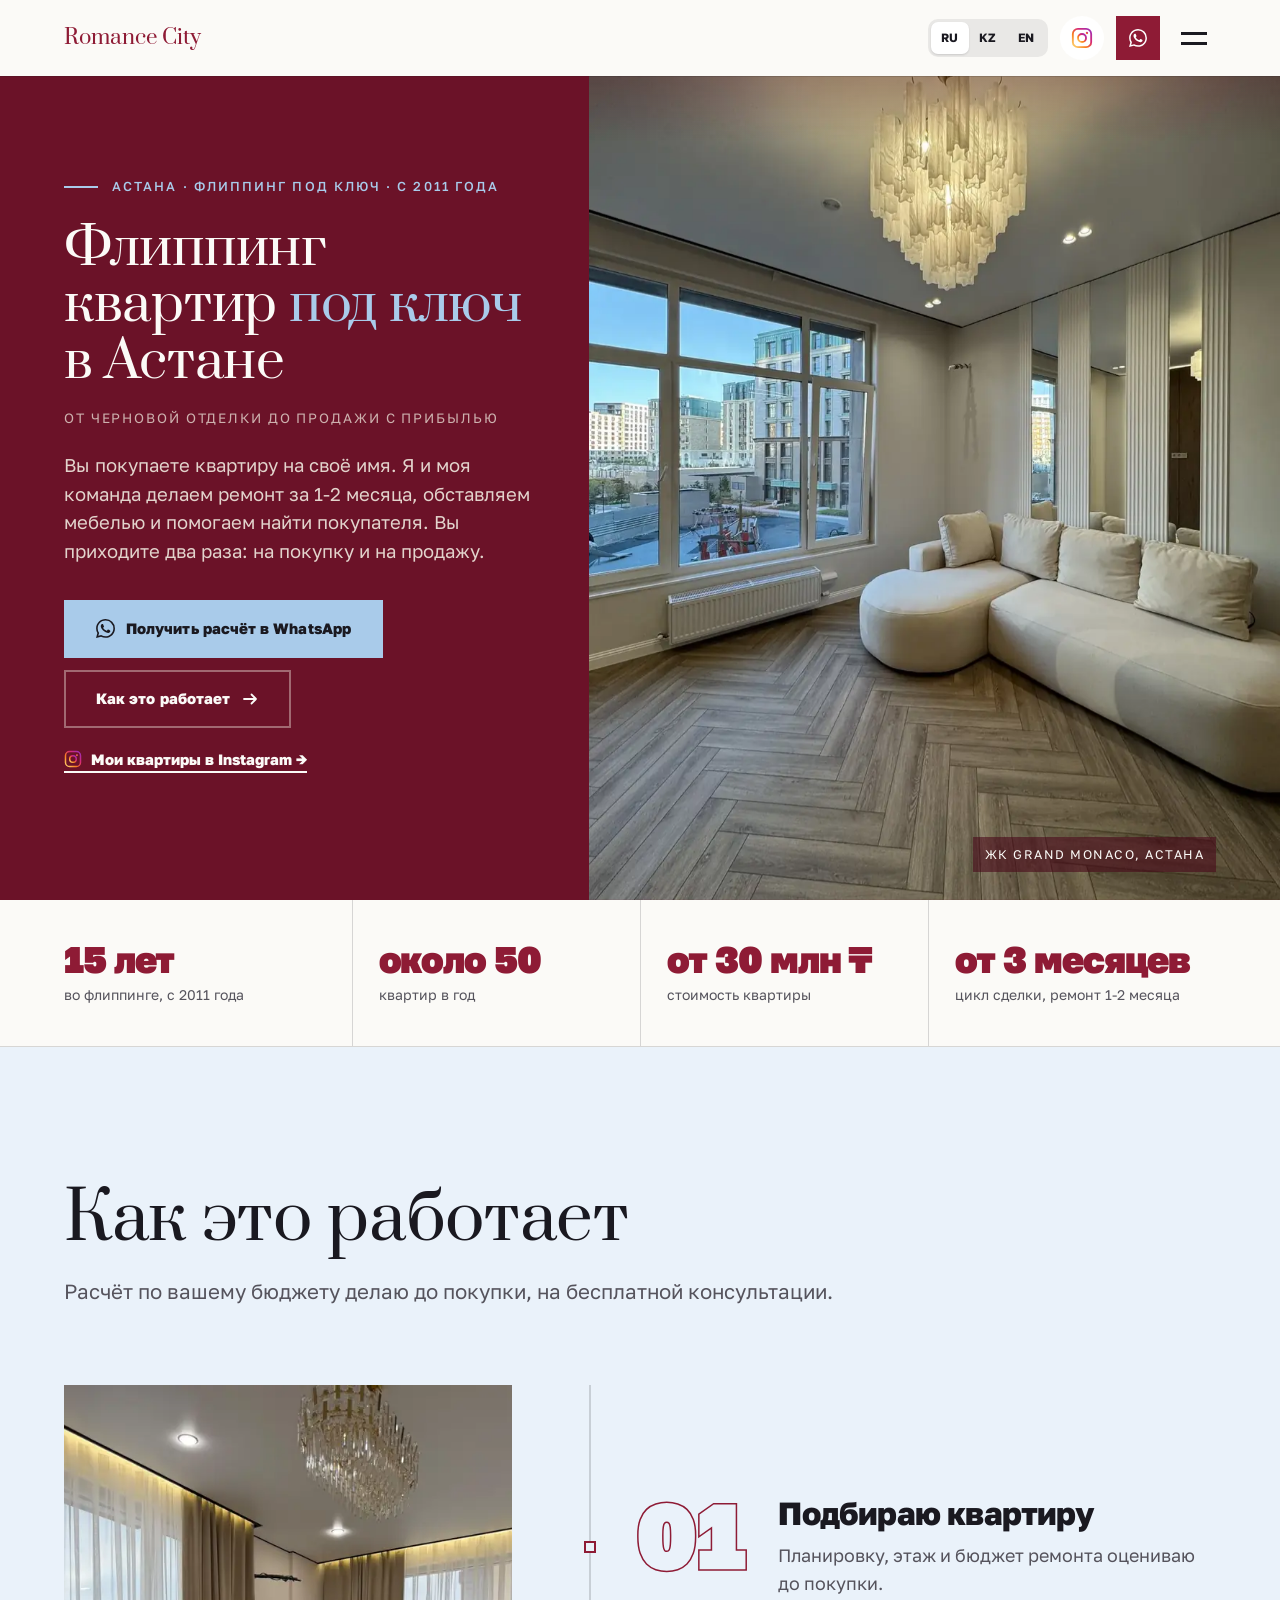
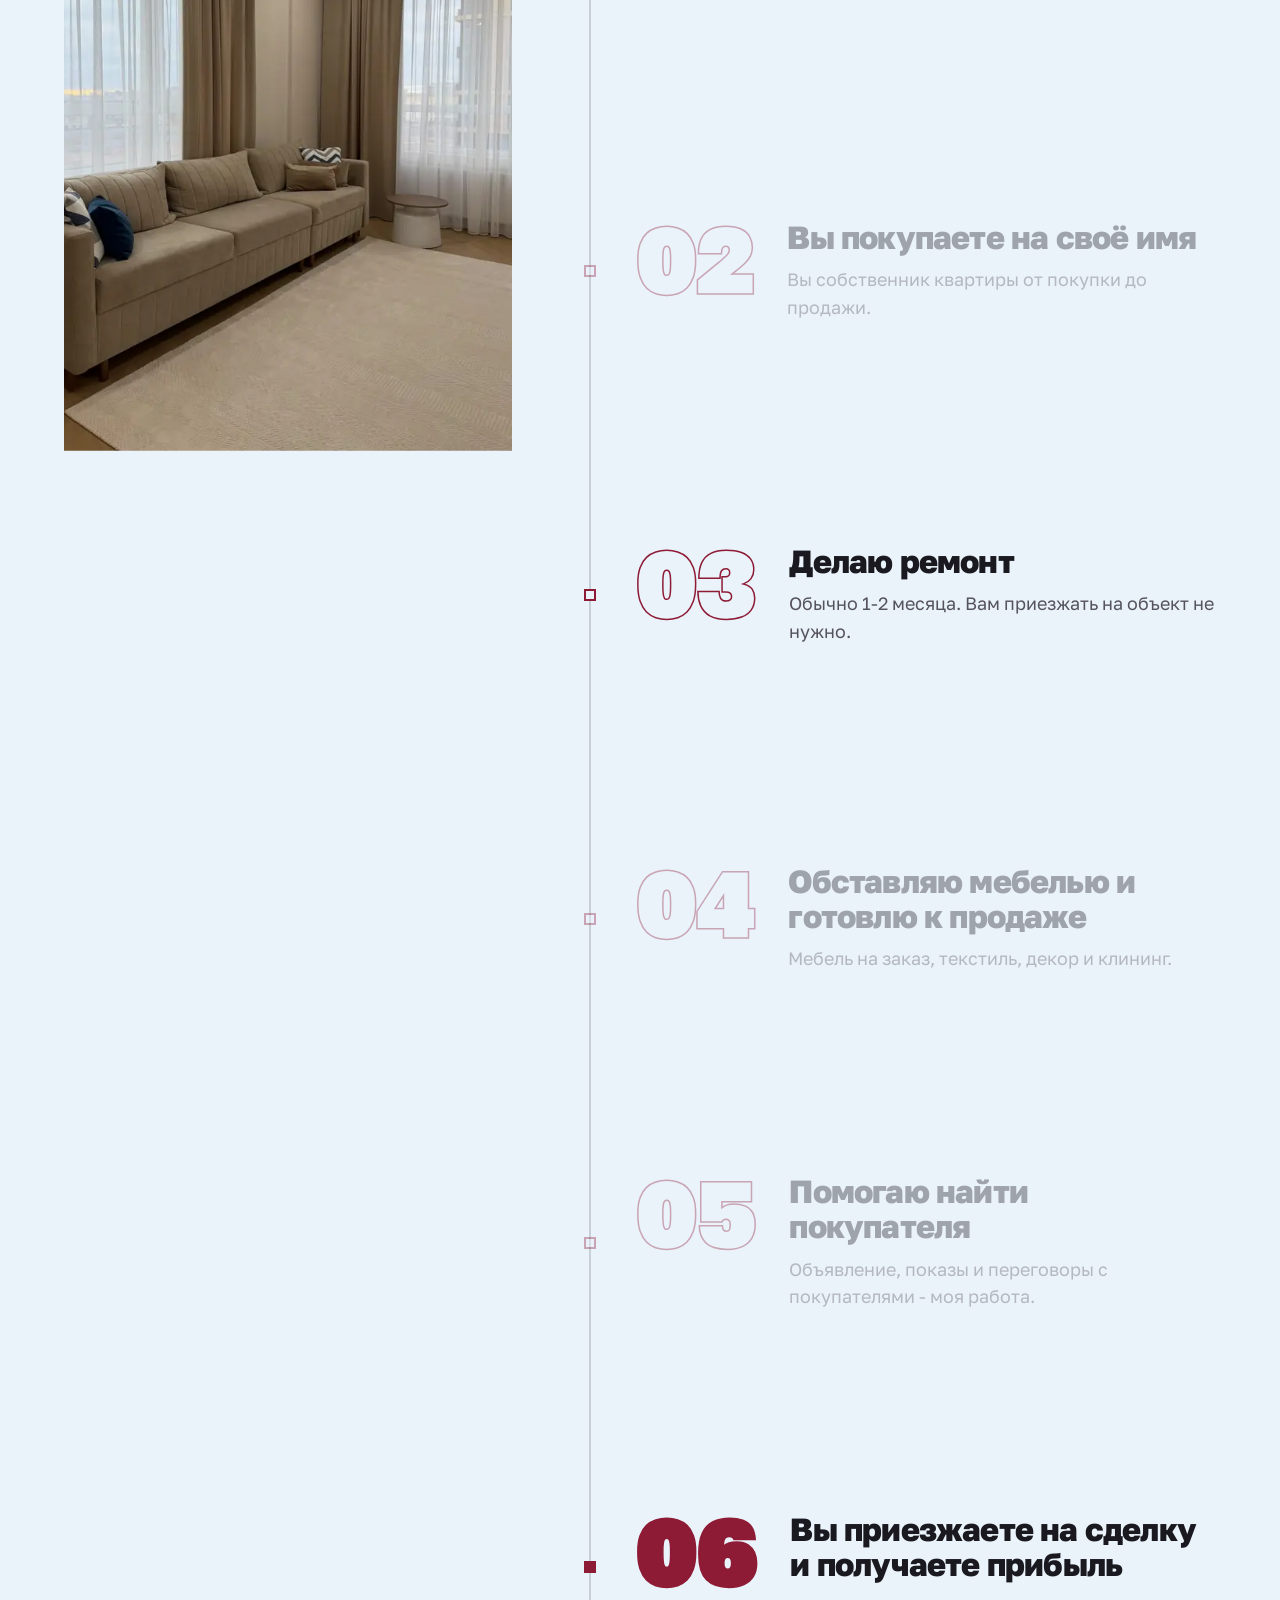
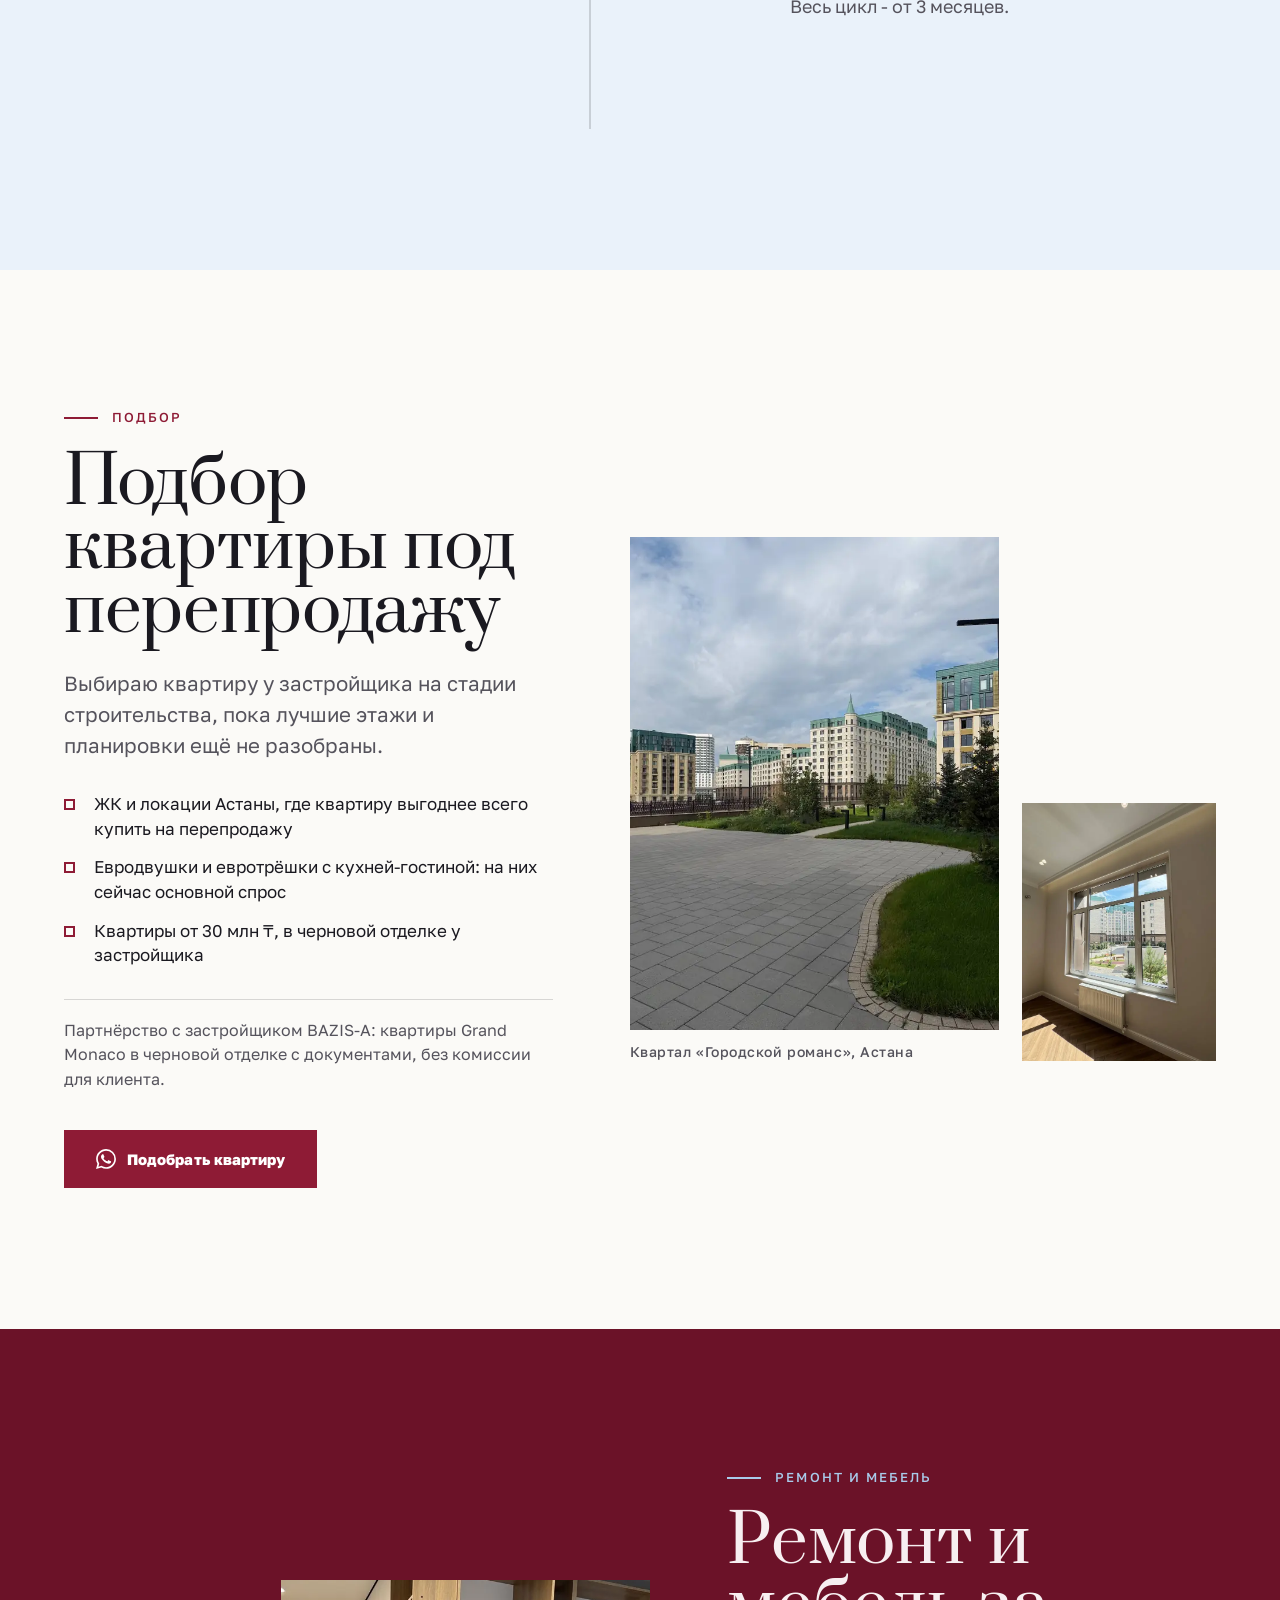
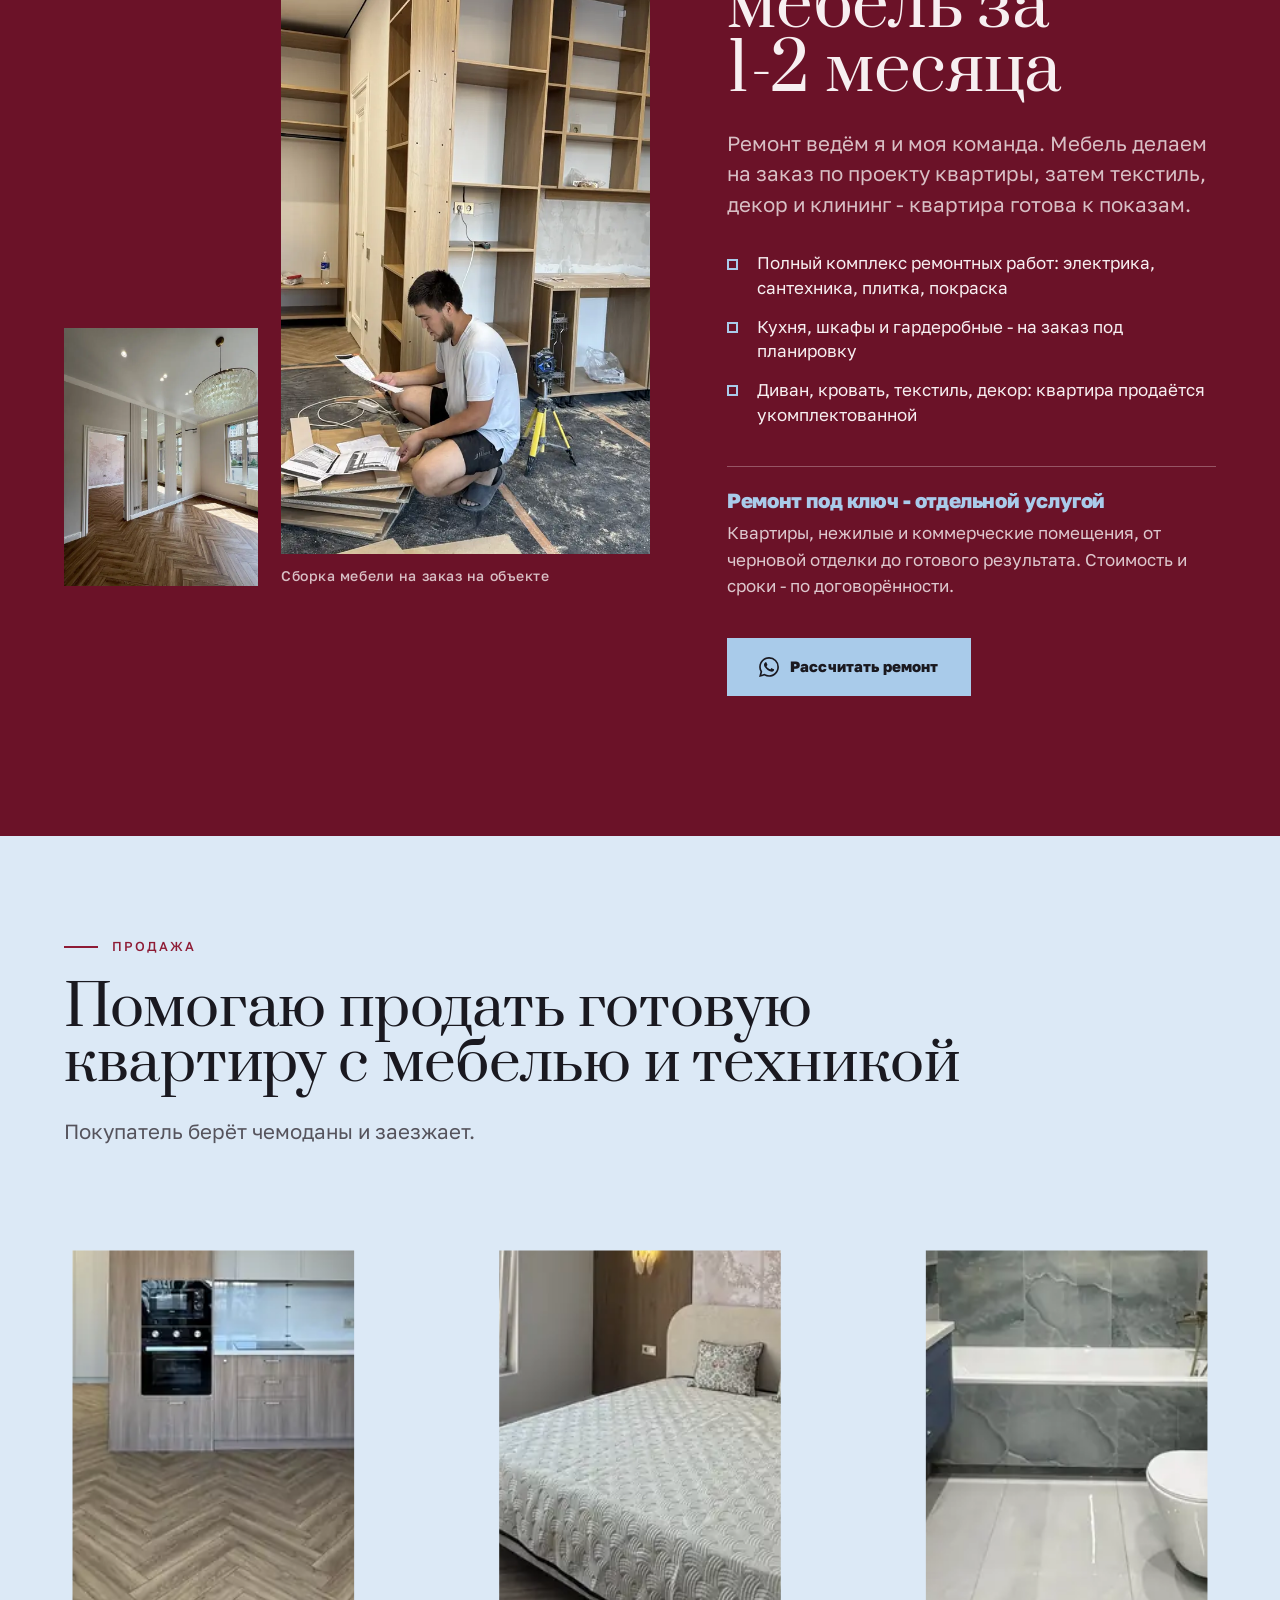
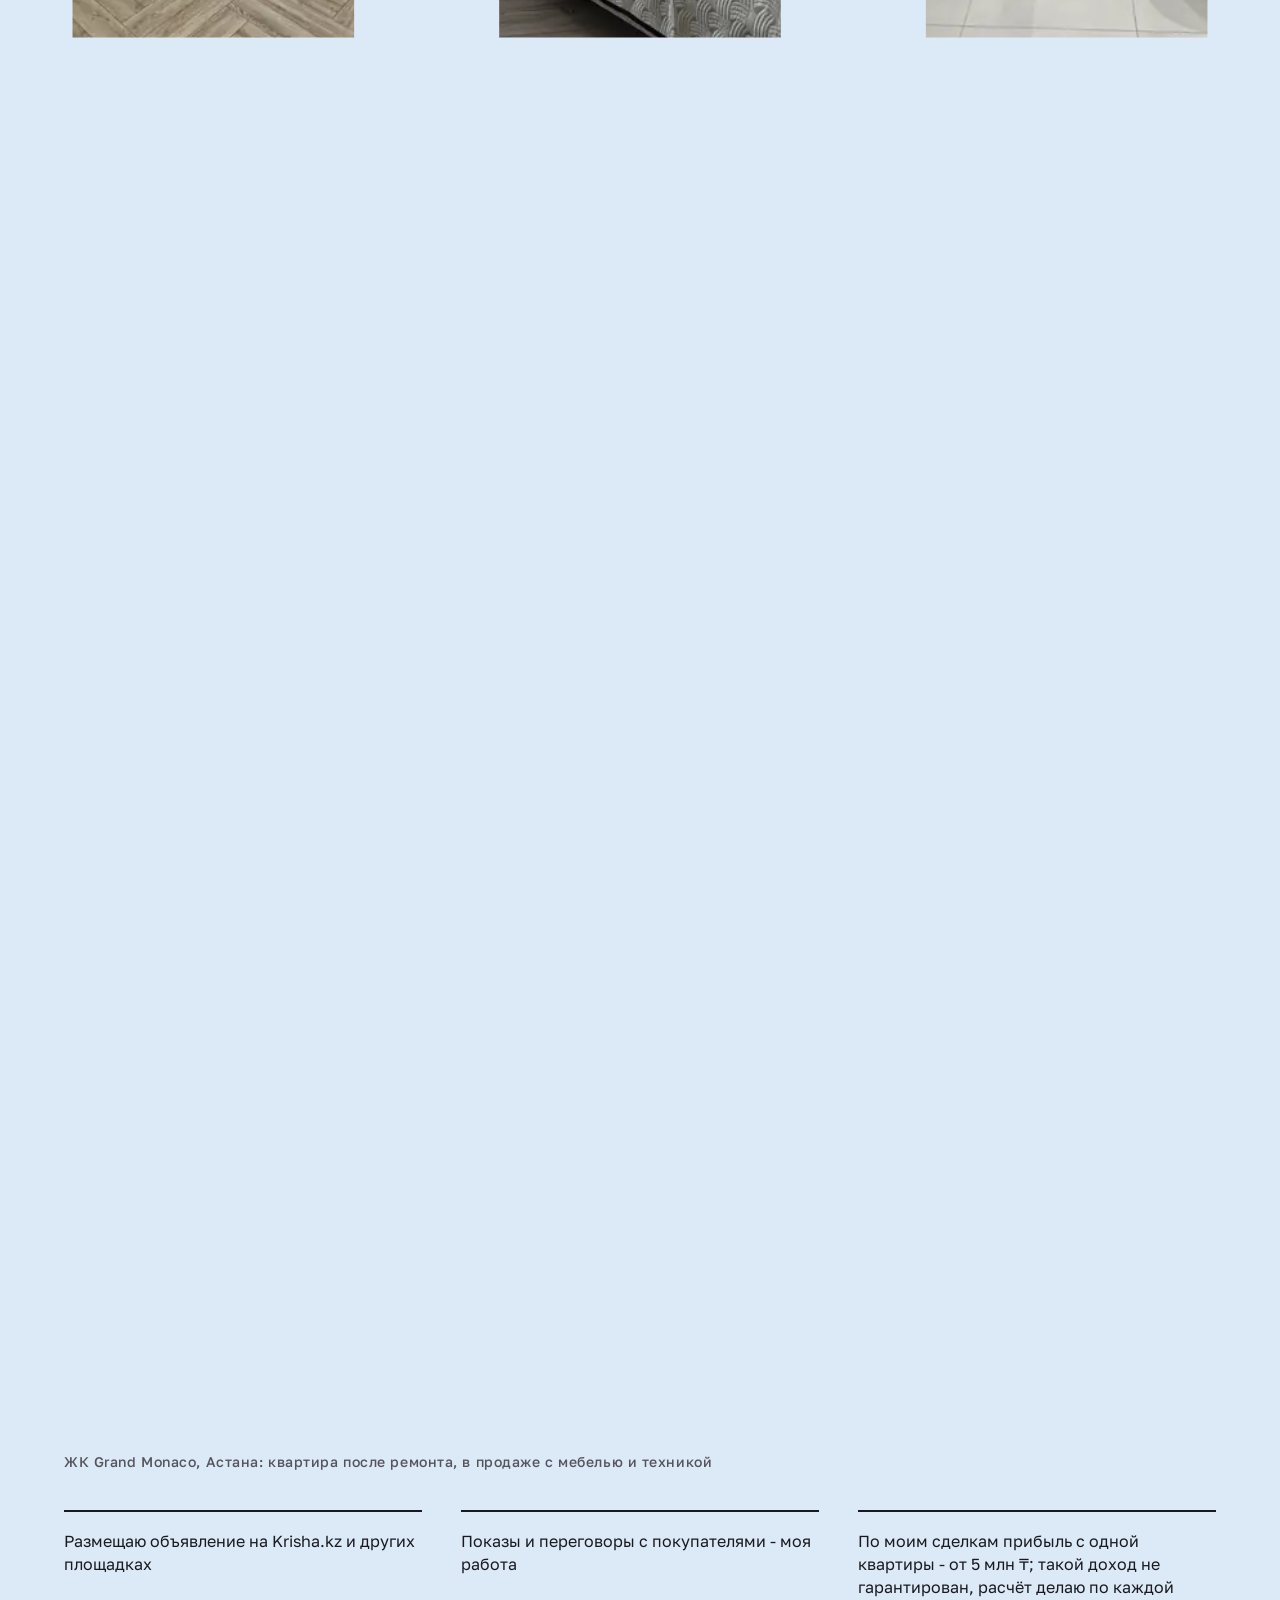
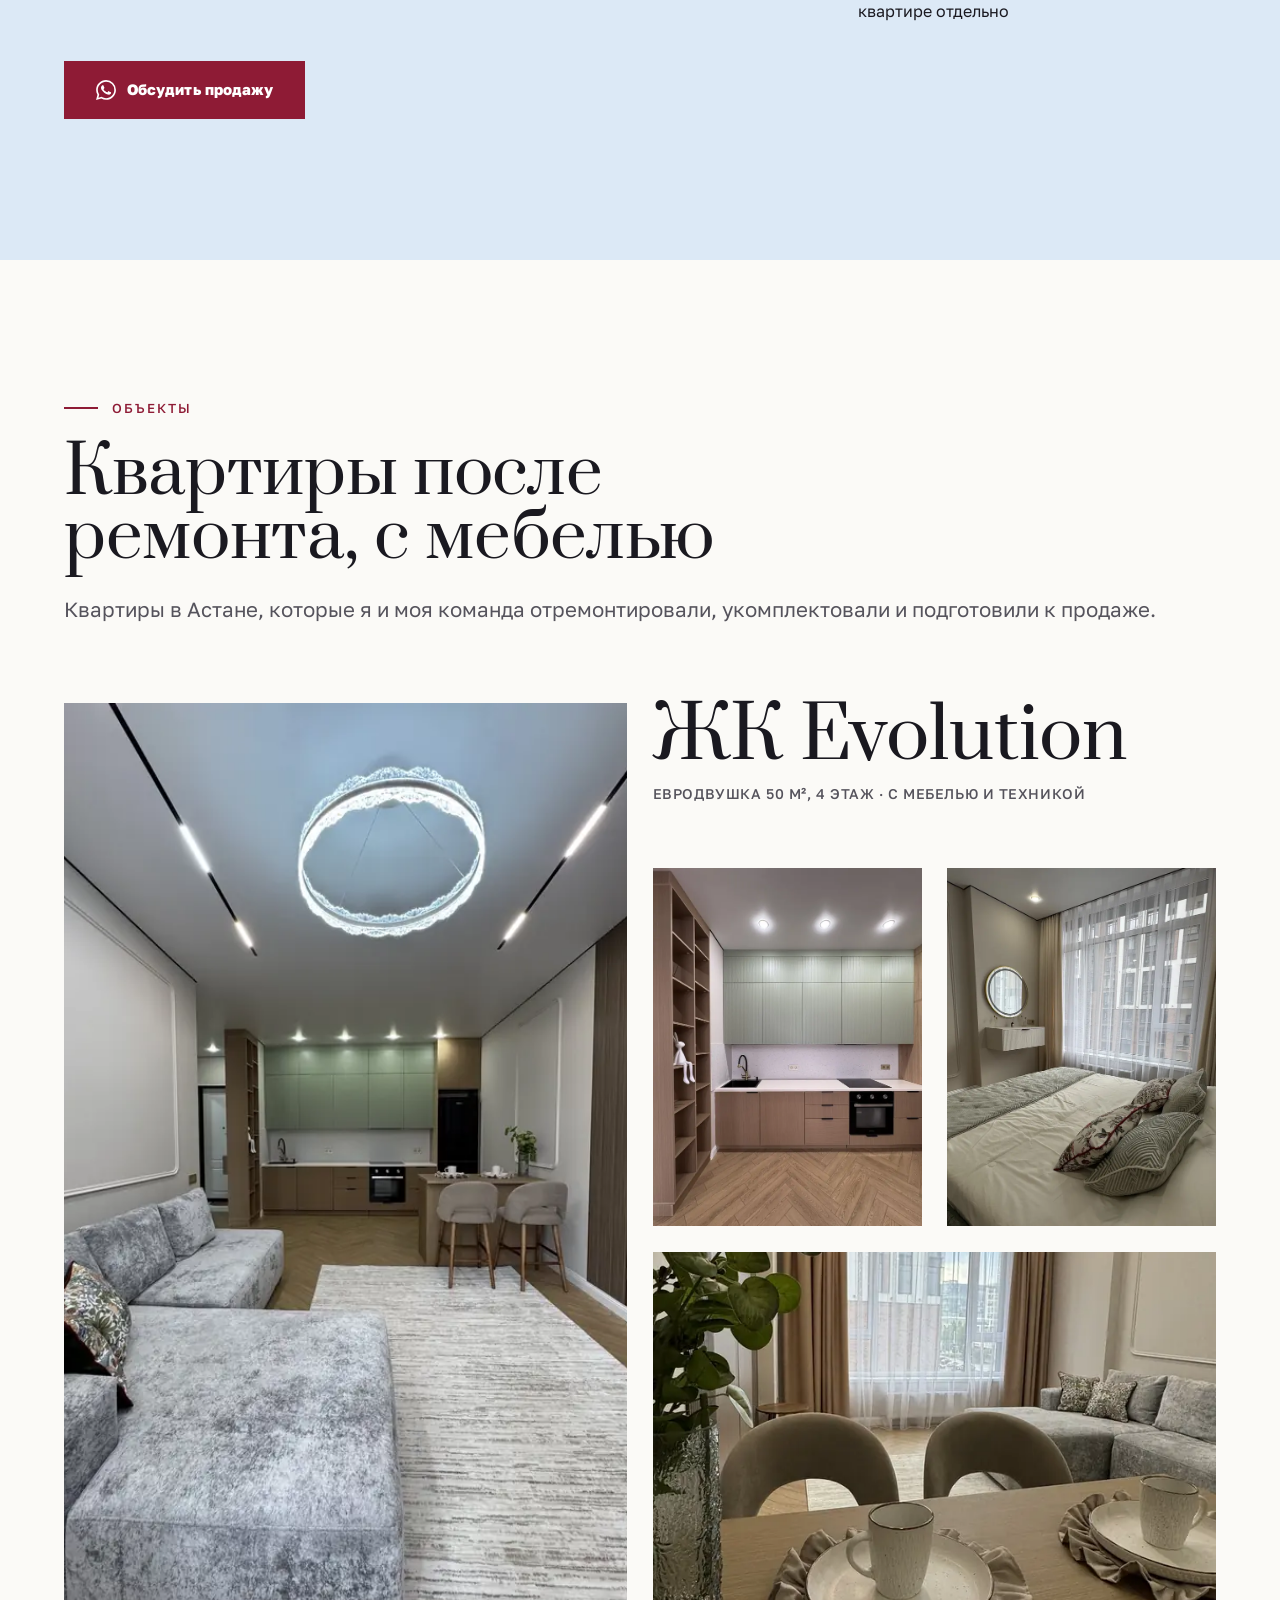
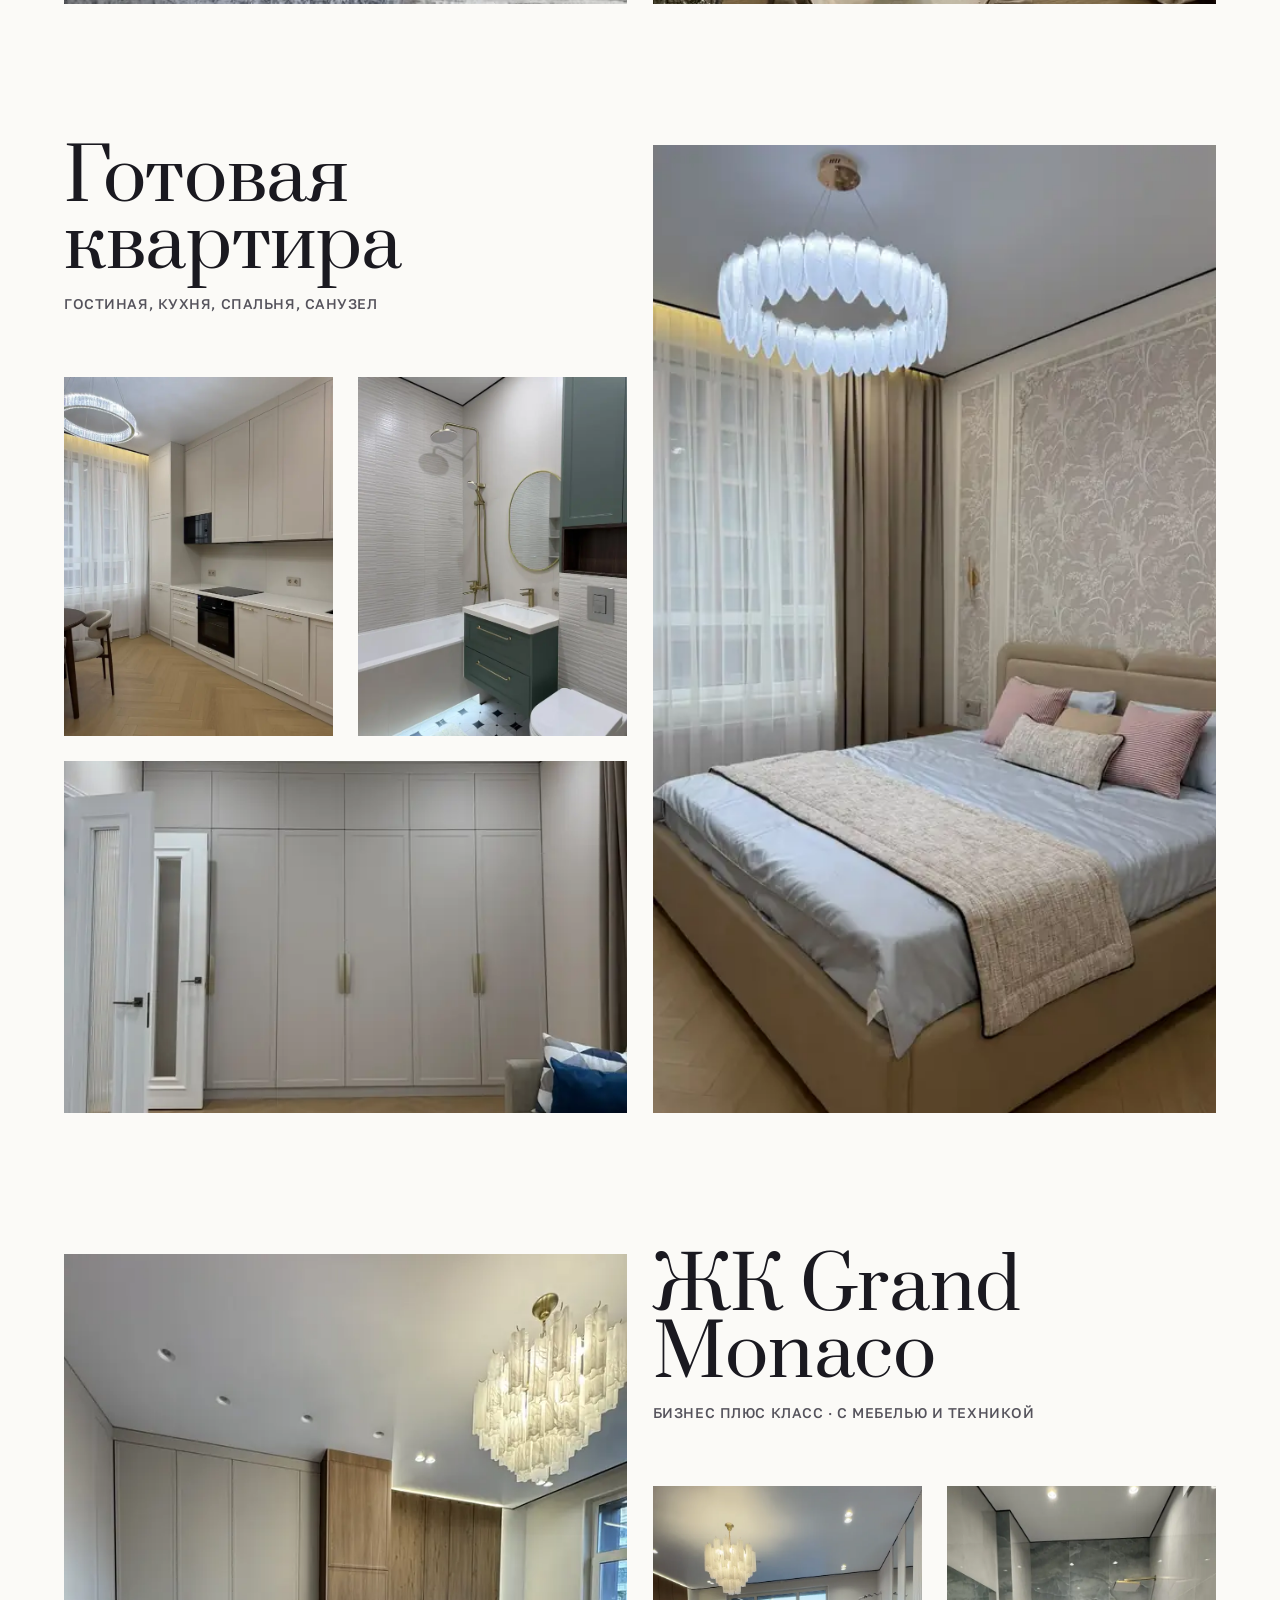
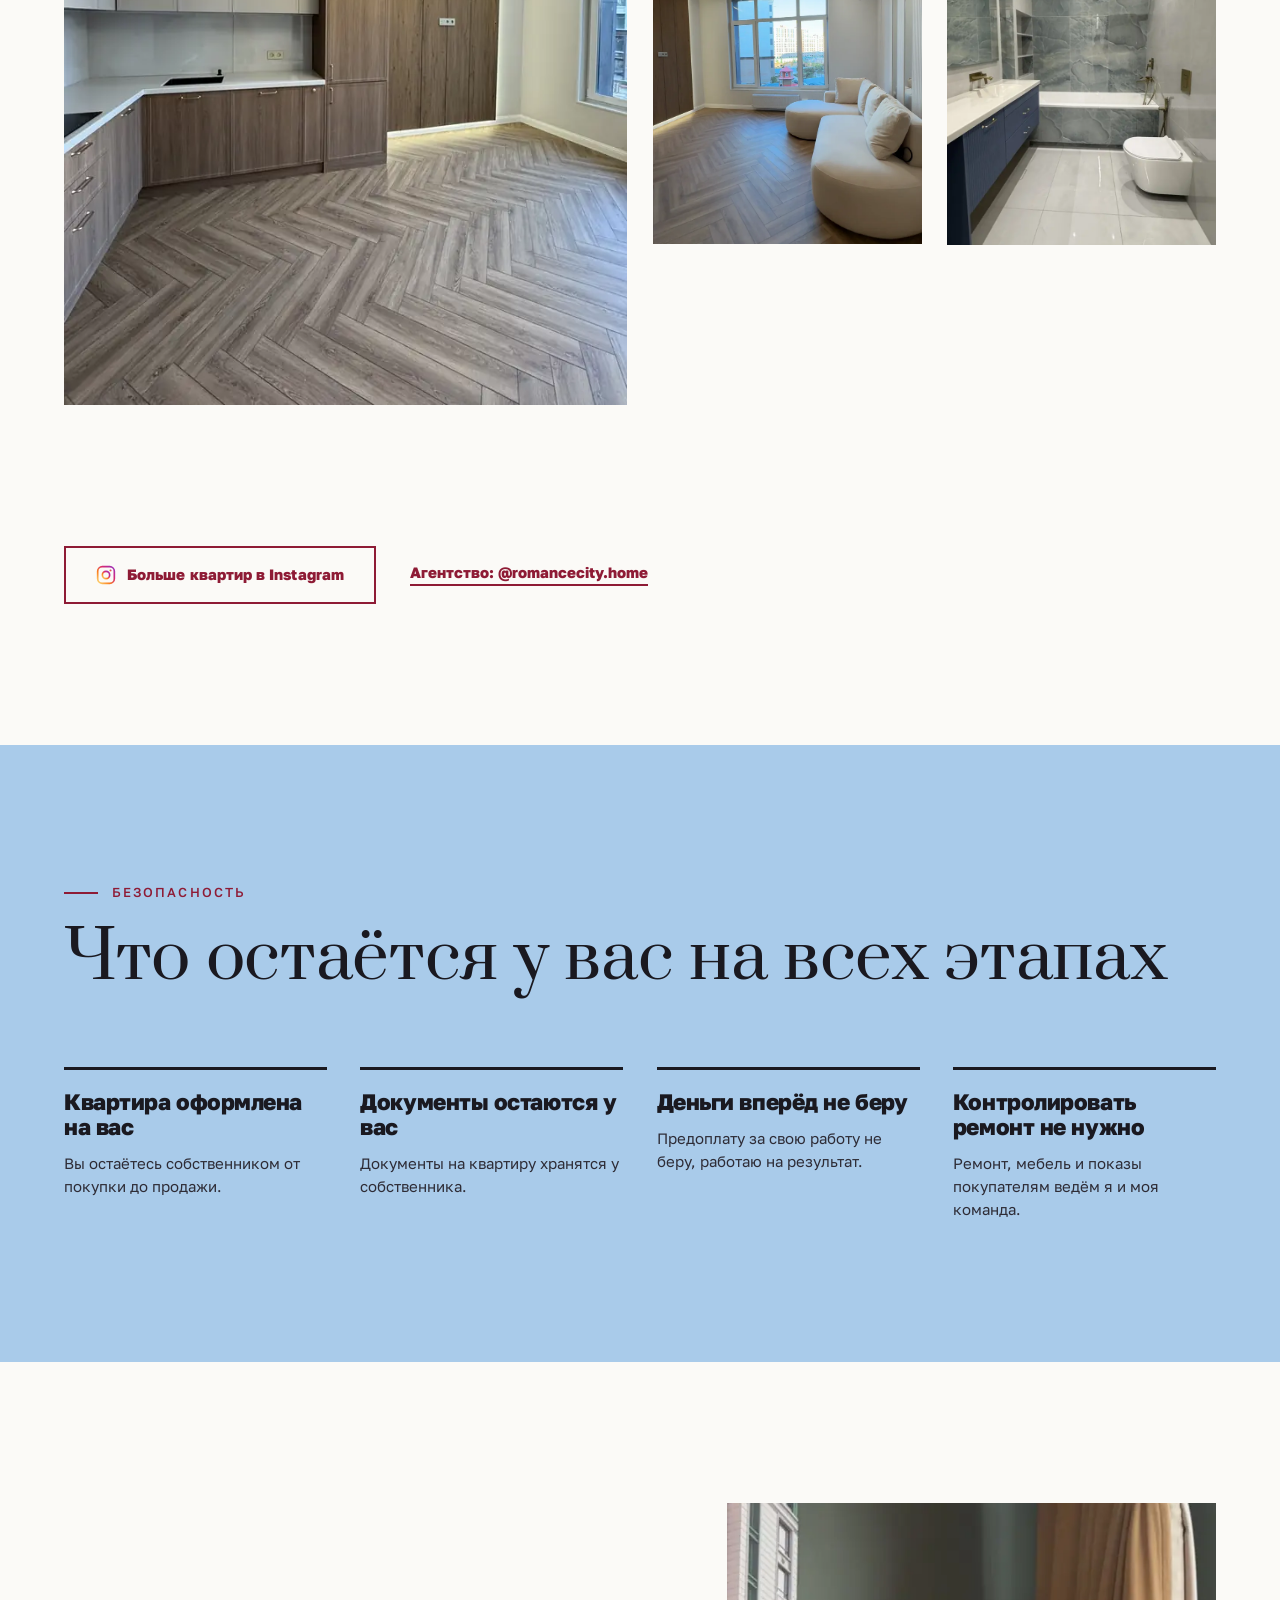
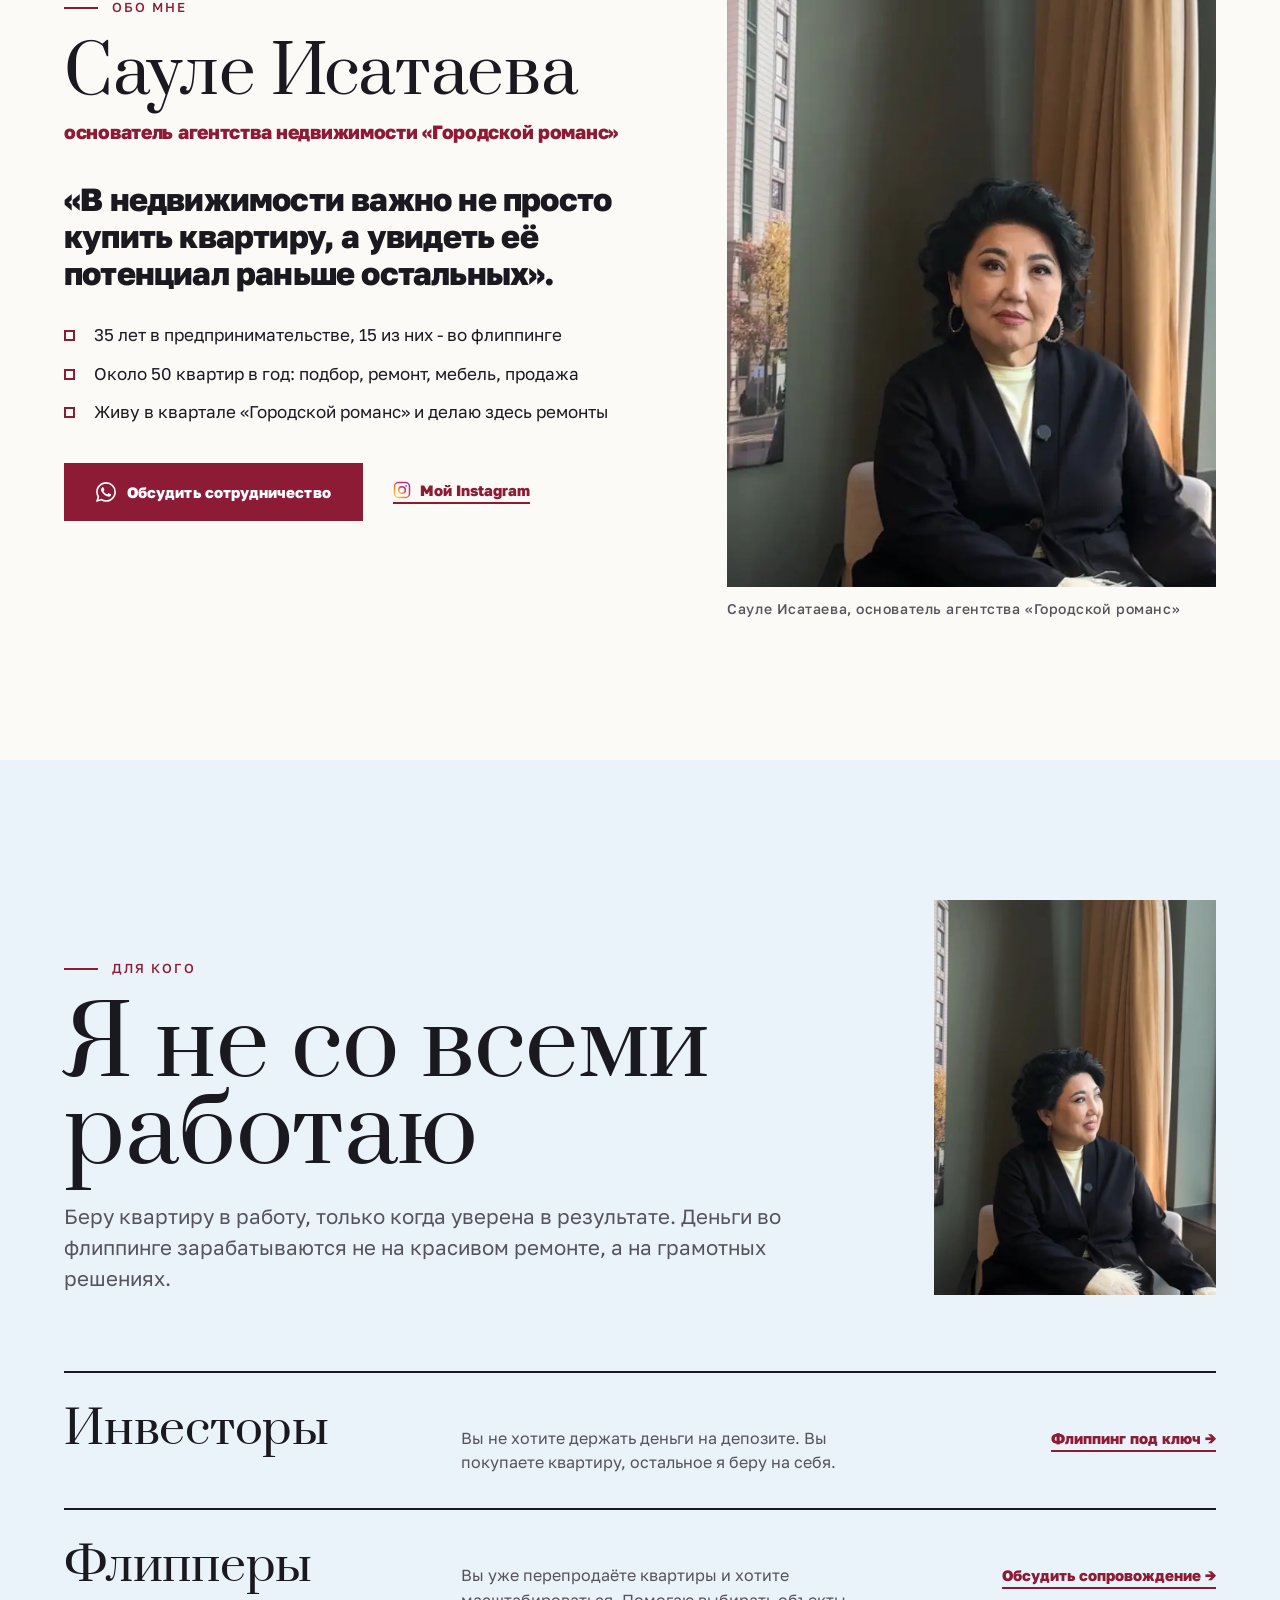
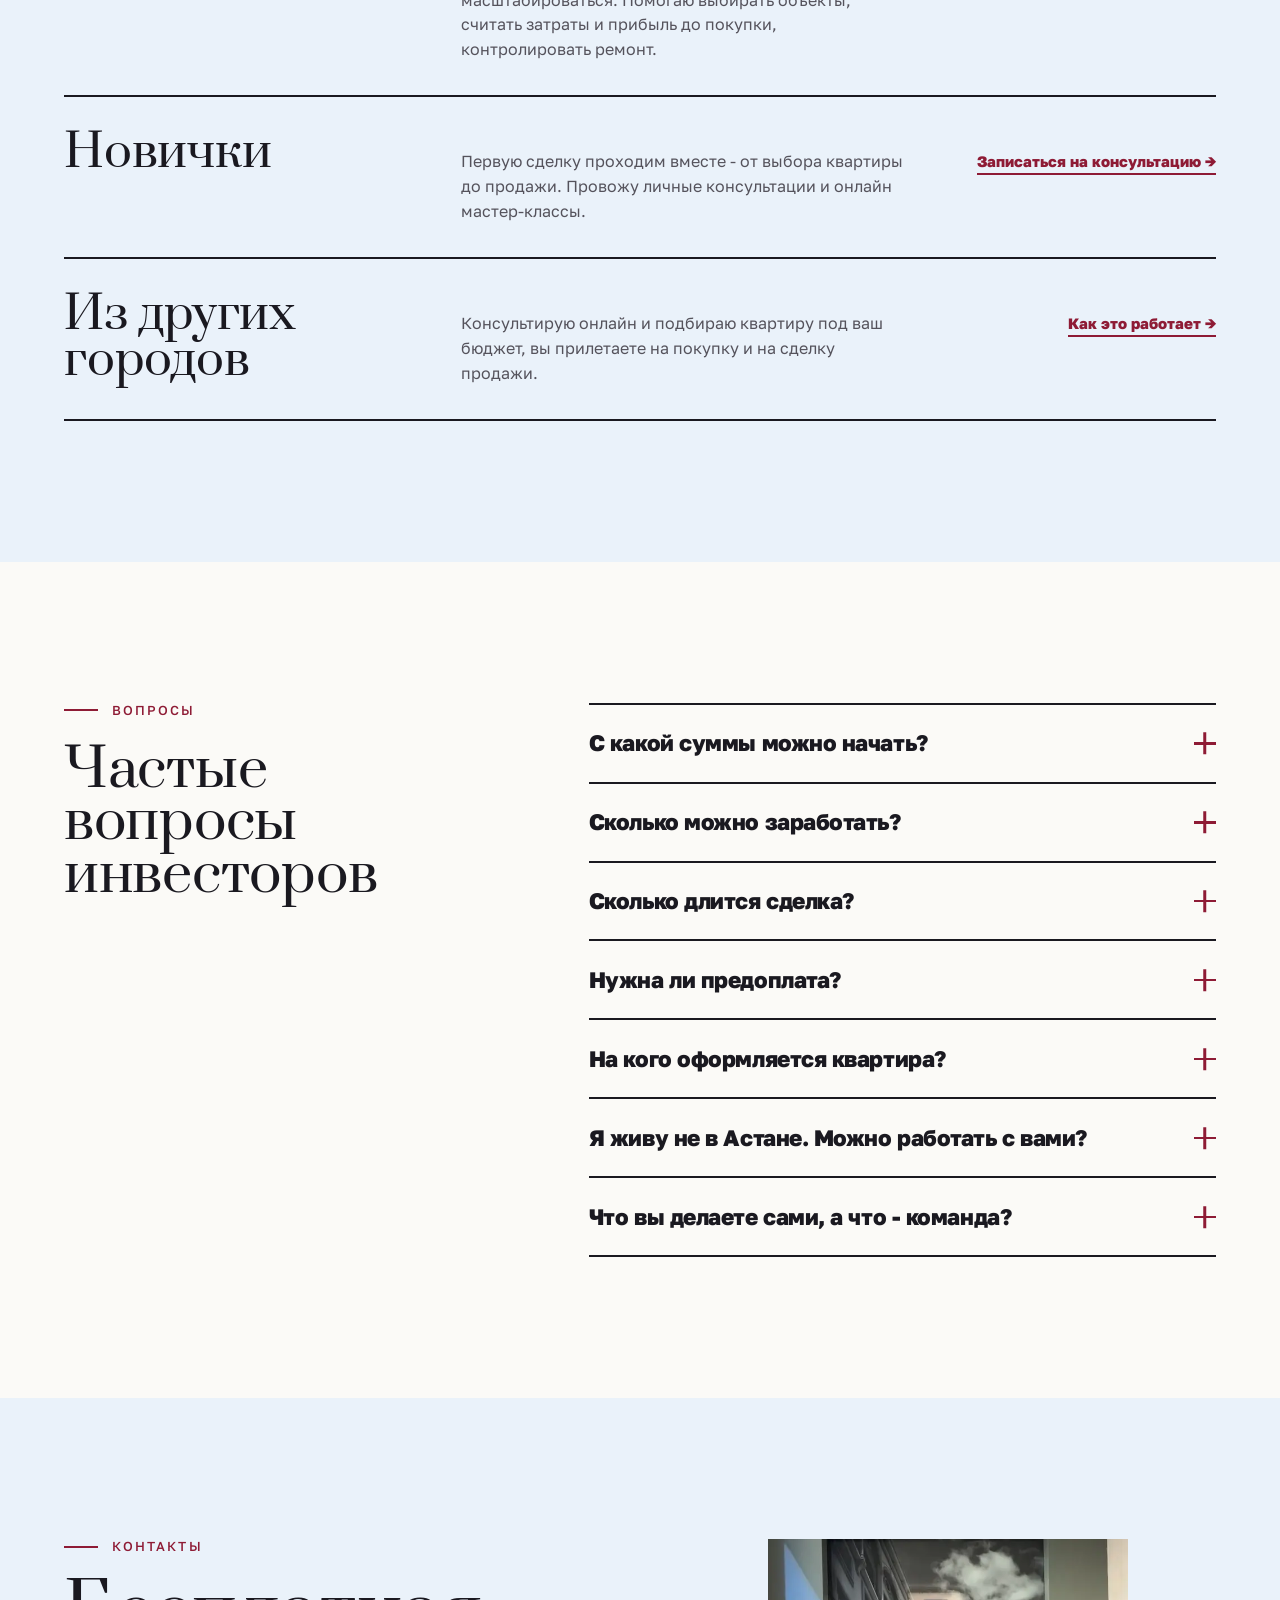
==== commit c52d61e3: "Возвращены цвета: голубой и бордо" ====
--- a/index.html
+++ b/index.html
@@ -30,7 +30,7 @@
 <noscript><link rel="stylesheet" href="https://fonts.googleapis.com/css2?family=Prata&family=Golos+Text:wght@400;500;600;700&display=swap"></noscript>
 <link rel="preload" as="image" fetchpriority="high" href="assets/photos/gm-06-l.webp" imagesrcset="assets/photos/gm-06-640.webp 640w, assets/photos/gm-06-960.webp 960w, assets/photos/gm-06-l.webp 1350w" imagesizes="(max-width:760px) 100vw, 54vw">
 <script>document.documentElement.classList.add("js")</script>
-<link rel="stylesheet" href="styles.css?v=20261113-4">
+<link rel="stylesheet" href="styles.css?v=20261113-5">
 <script type="application/ld+json">
 {"@context":"https://schema.org","@type":["RealEstateAgent","LocalBusiness"],"name":"Romance City","alternateName":"Агентство недвижимости «Городской романс»","description":"Флиппинг квартир под ключ в Астане: подбор квартиры в новостройке, ремонт и мебель, помощь в поиске покупателя.","url":"https://songokura.github.io/romancecity/","image":"https://songokura.github.io/romancecity/assets/og-image.jpg","telephone":"+77472227664","founder":{"@type":"Person","name":"Сауле Исатаева"},"address":{"@type":"PostalAddress","streetAddress":"ул. Шамши Калдаякова, 4","addressLocality":"Астана","addressCountry":"KZ"},"areaServed":"KZ","openingHoursSpecification":[{"@type":"OpeningHoursSpecification","dayOfWeek":["Monday","Tuesday","Wednesday","Thursday","Friday","Saturday"],"opens":"09:00","closes":"20:00"}],"sameAs":["https://www.instagram.com/saule.issataeva","https://www.instagram.com/romancecity.home"]}
 </script>
@@ -462,6 +462,6 @@
 <script src="assets/vendor/gsap.min.js" defer></script>
 <script src="assets/vendor/ScrollTrigger.min.js" defer></script>
 <script src="assets/vendor/lenis.min.js" defer></script>
-<script src="script.js?v=20261113-4" defer></script>
+<script src="script.js?v=20261113-5" defer></script>
 </body>
 </html>
--- a/styles.css
+++ b/styles.css
@@ -1,11 +1,11 @@
 /* Romance City */
 :root{
-  --green:#0F2A20; --deep:#0A1C15; --brass:#C6A566; --brass-h:#D3B478; --ivory:#F3EEE2;
-  --bg:#F3EEE2; --ink:#1B2A22; --ink2:#4A574F;
-  --blue:#C6A566; --blue2:#E8E0CE; --blue3:#EDE6D7;
-  --bordo:#0F2A20; --bordo-d:#0F2A20; --bordo-dd:#0A1C15; --beige:#E8E0CE;
-  --acc:#6B5021;
-  --line:rgba(27,42,34,.16);
+  --bg:#FBFAF7; --ink:#1A1920; --ink2:#55535C;
+  --blue:#A9CBEA; --blue2:#DCE9F6; --blue3:#EAF2FA;
+  --bordo:#8E1B35; --bordo-d:#6B1228; --bordo-dd:#4A0B1B; --beige:#EFE6D8;
+  --green:#6B1228; --deep:#4A0B1B; --brass:#A9CBEA; --brass-h:#C3DBF1; --ivory:#FBFAF7;
+  --acc:#8E1B35;
+  --line:rgba(26,25,32,.16);
   --e:cubic-bezier(.2,.7,.2,1);
   --t1:.2s; --t2:.45s; --t3:1.1s;
   --hdr:76px;
@@ -114,8 +114,8 @@
 .hero{--ink:var(--ivory);--acc:var(--brass);position:relative;background:var(--green);color:var(--ivory);display:grid;grid-template-columns:minmax(0,46fr) minmax(0,54fr);min-height:100svh}
 .hero-ph{grid-column:2;grid-row:1;position:relative;overflow:hidden}
 .hero-ph img{position:absolute;inset:0;width:100%;height:100%;object-fit:cover;object-position:50% 40%}
-.hero-ph::after{content:"";position:absolute;inset:0 0 auto 0;height:140px;background:linear-gradient(180deg,rgba(10,28,21,.6),rgba(10,28,21,0));pointer-events:none}
-.hero-cap{position:absolute;right:var(--gut);bottom:28px;z-index:2;font-size:12.5px;letter-spacing:.12em;text-transform:uppercase;color:var(--ivory);padding:8px 12px;background:rgba(10,28,21,.6)}
+.hero-ph::after{content:"";position:absolute;inset:0 0 auto 0;height:140px;background:linear-gradient(180deg,rgba(74,11,27,.6),rgba(74,11,27,0));pointer-events:none}
+.hero-cap{position:absolute;right:var(--gut);bottom:28px;z-index:2;font-size:12.5px;letter-spacing:.12em;text-transform:uppercase;color:var(--ivory);padding:8px 12px;background:rgba(74,11,27,.6)}
 .hero-txt{grid-column:1;grid-row:1;display:flex;flex-direction:column;justify-content:center;align-items:flex-start;min-width:0;padding:calc(var(--hdr) + 32px) clamp(28px,4vw,64px) 56px var(--gut)}
 .hero .kick{margin-bottom:0}
 .h1{font:400 clamp(36px,min(4vw,7.4vh),72px)/1.1 var(--fs);letter-spacing:-.005em;margin:26px 0 18px;overflow-wrap:break-word;max-width:100%}
@@ -140,8 +140,8 @@
   .hero .btn{min-height:50px}
 }
 .hero .kick{color:var(--brass)}
-.hero .btn:not(.btn-o){background:var(--brass);border-color:var(--brass);color:#14251C}
-.hero .btn:not(.btn-o):hover{background:var(--brass-h);border-color:var(--brass-h);color:#14251C}
+.hero .btn:not(.btn-o){background:var(--brass);border-color:var(--brass);color:#1A1920}
+.hero .btn:not(.btn-o):hover{background:var(--brass-h);border-color:var(--brass-h);color:#1A1920}
 .hero .btn-o{background:transparent;color:var(--ivory);border-color:rgba(243,238,226,.4)}
 .hero .lnk{color:var(--ivory)}
 
@@ -360,9 +360,9 @@
   .hero{display:flex;flex-direction:column;min-height:calc(100svh - 60px - env(safe-area-inset-bottom))}
   .hero-ph{flex:1 1 0;min-height:230px}
   .hero-ph img{object-position:50% 30%}
-  .hero-ph::after{height:120px;background:linear-gradient(180deg,rgba(10,28,21,.72),rgba(10,28,21,0))}
+  .hero-ph::after{height:120px;background:linear-gradient(180deg,rgba(74,11,27,.72),rgba(74,11,27,0))}
   .hero-cap{display:none}
-  .hero-txt{position:relative;z-index:2;display:block;margin-top:-96px;padding:84px var(--gut) 18px;background:linear-gradient(180deg,rgba(10,28,21,0) 0,rgba(10,28,21,.88) 70px,#0A1C15 104px)}
+  .hero-txt{position:relative;z-index:2;display:block;margin-top:-96px;padding:84px var(--gut) 18px;background:linear-gradient(180deg,rgba(74,11,27,0) 0,rgba(74,11,27,.88) 70px,#4A0B1B 104px)}
   .hero .kick{font-size:10.5px;letter-spacing:.1em;gap:8px}
   .hero .kick::before{width:18px}
   html[lang="kk"] .hero .kick{letter-spacing:.02em}
@@ -413,9 +413,4 @@
 .kak-pp{background:none!important}
 .kak-stack{inset:0!important}
 .logo{font-family:var(--fs);font-weight:400;letter-spacing:0;font-size:clamp(20px,1.6vw,26px)}
-.bez{background:var(--green);color:var(--ivory)}
-.bez .kick{color:var(--brass)}
-.bez .h2,.bez h3{color:var(--ivory)}
-.bez p{color:rgba(243,238,226,.78)}
-.bez li,.bez .bez-g>*{border-color:rgba(198,165,102,.45)!important}
 .kak-stack img:first-child{object-position:50% 72%}
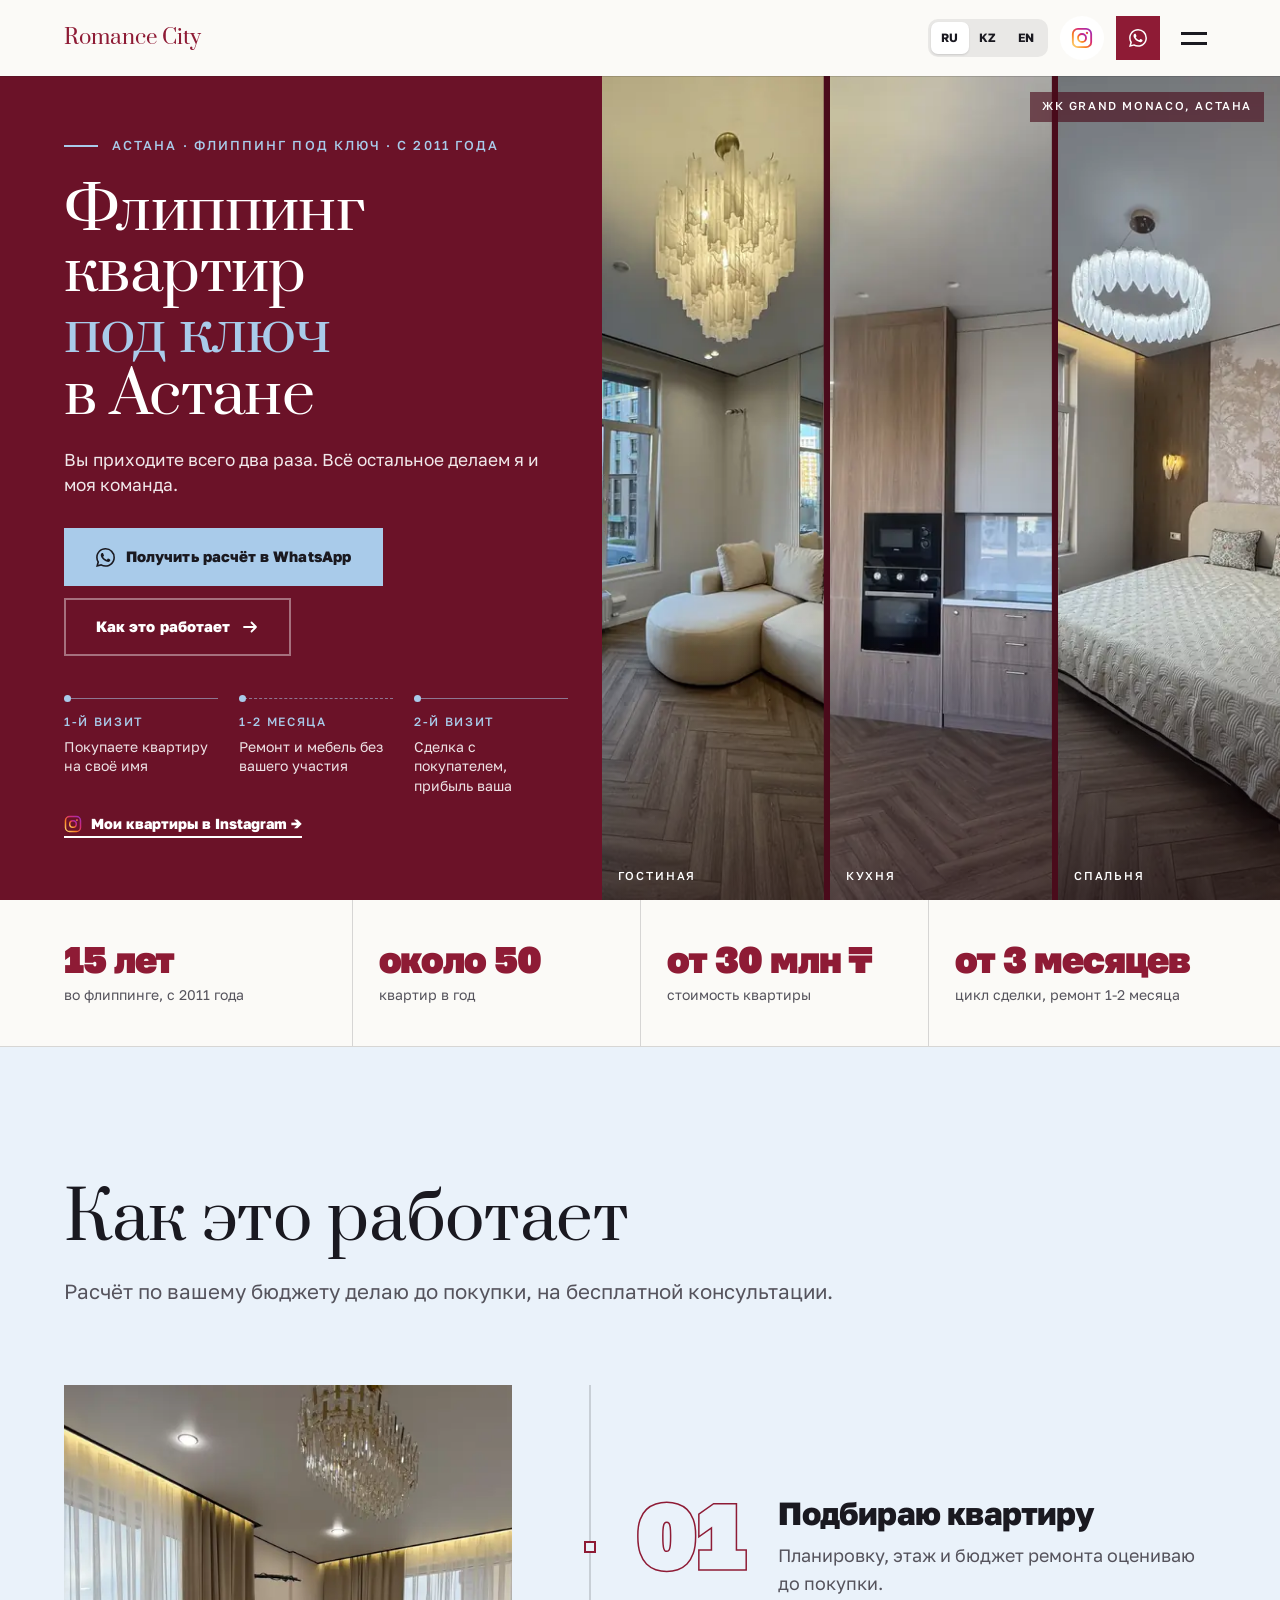
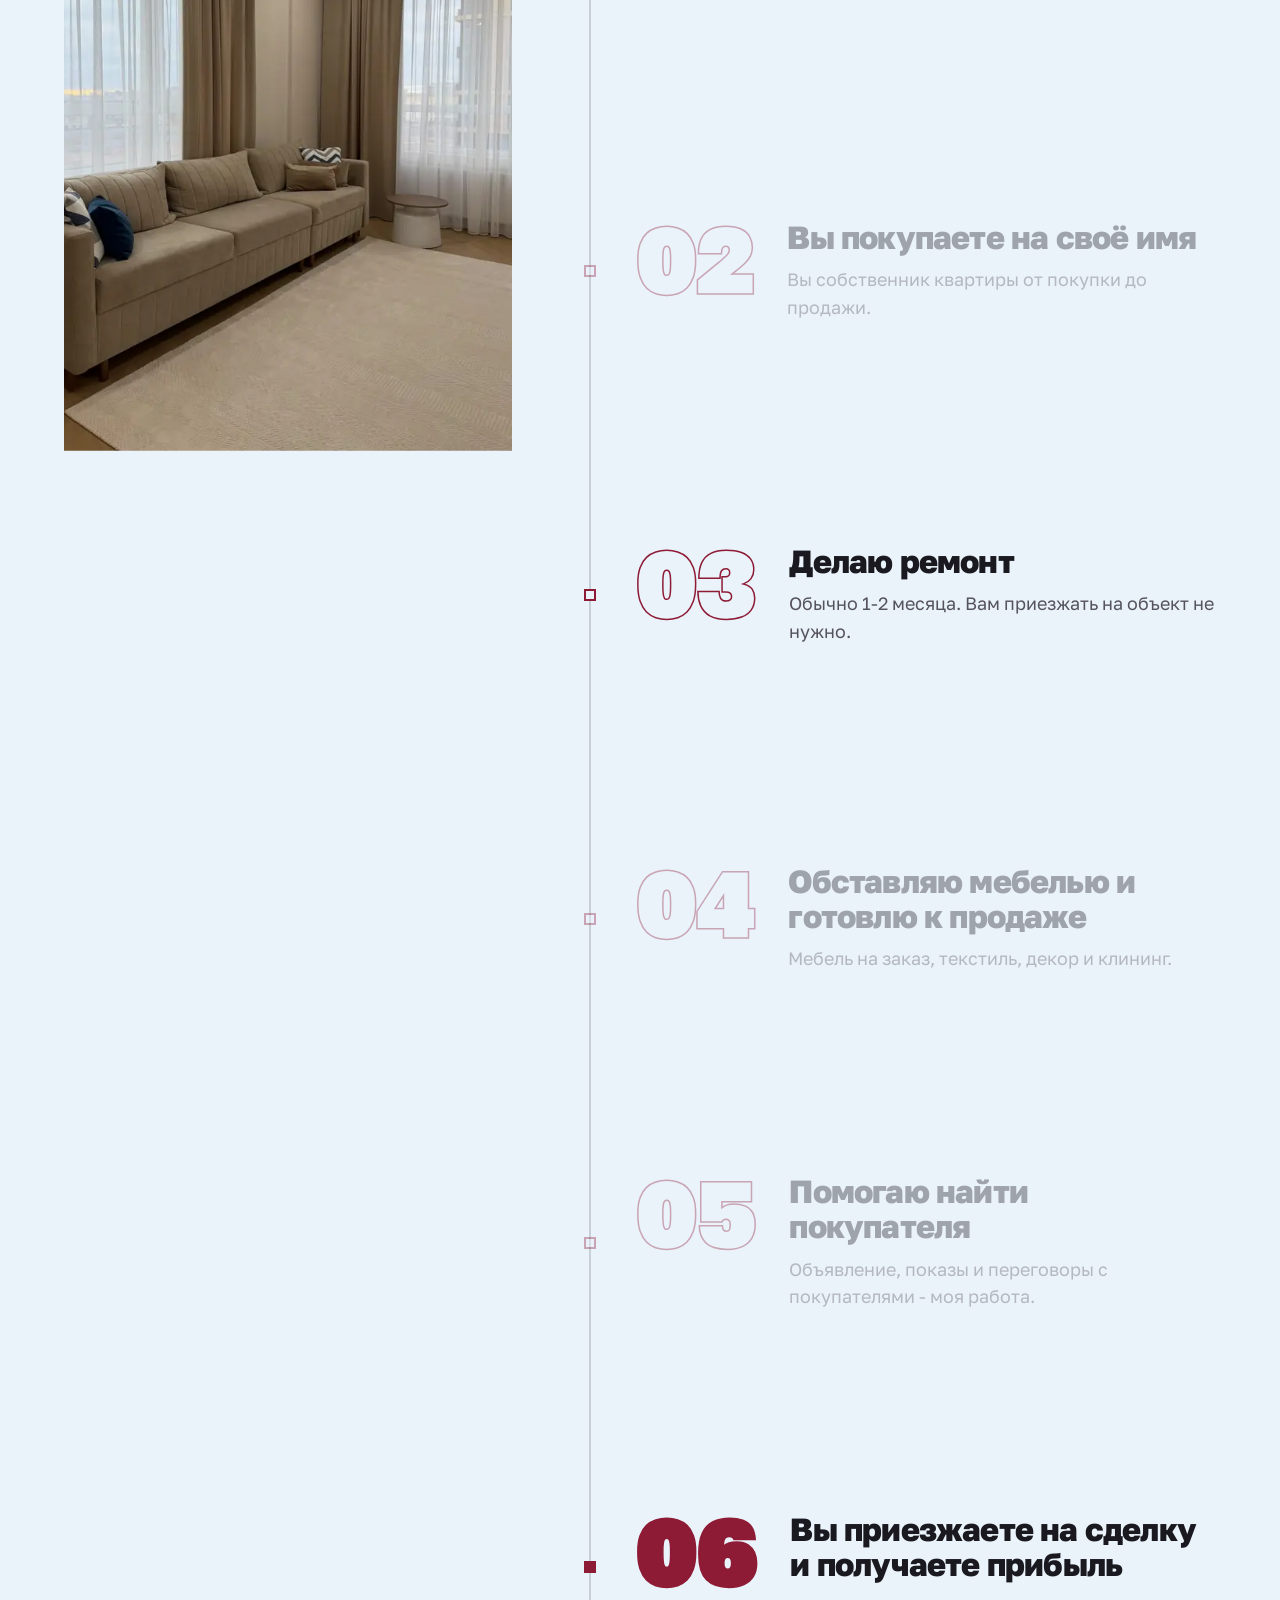
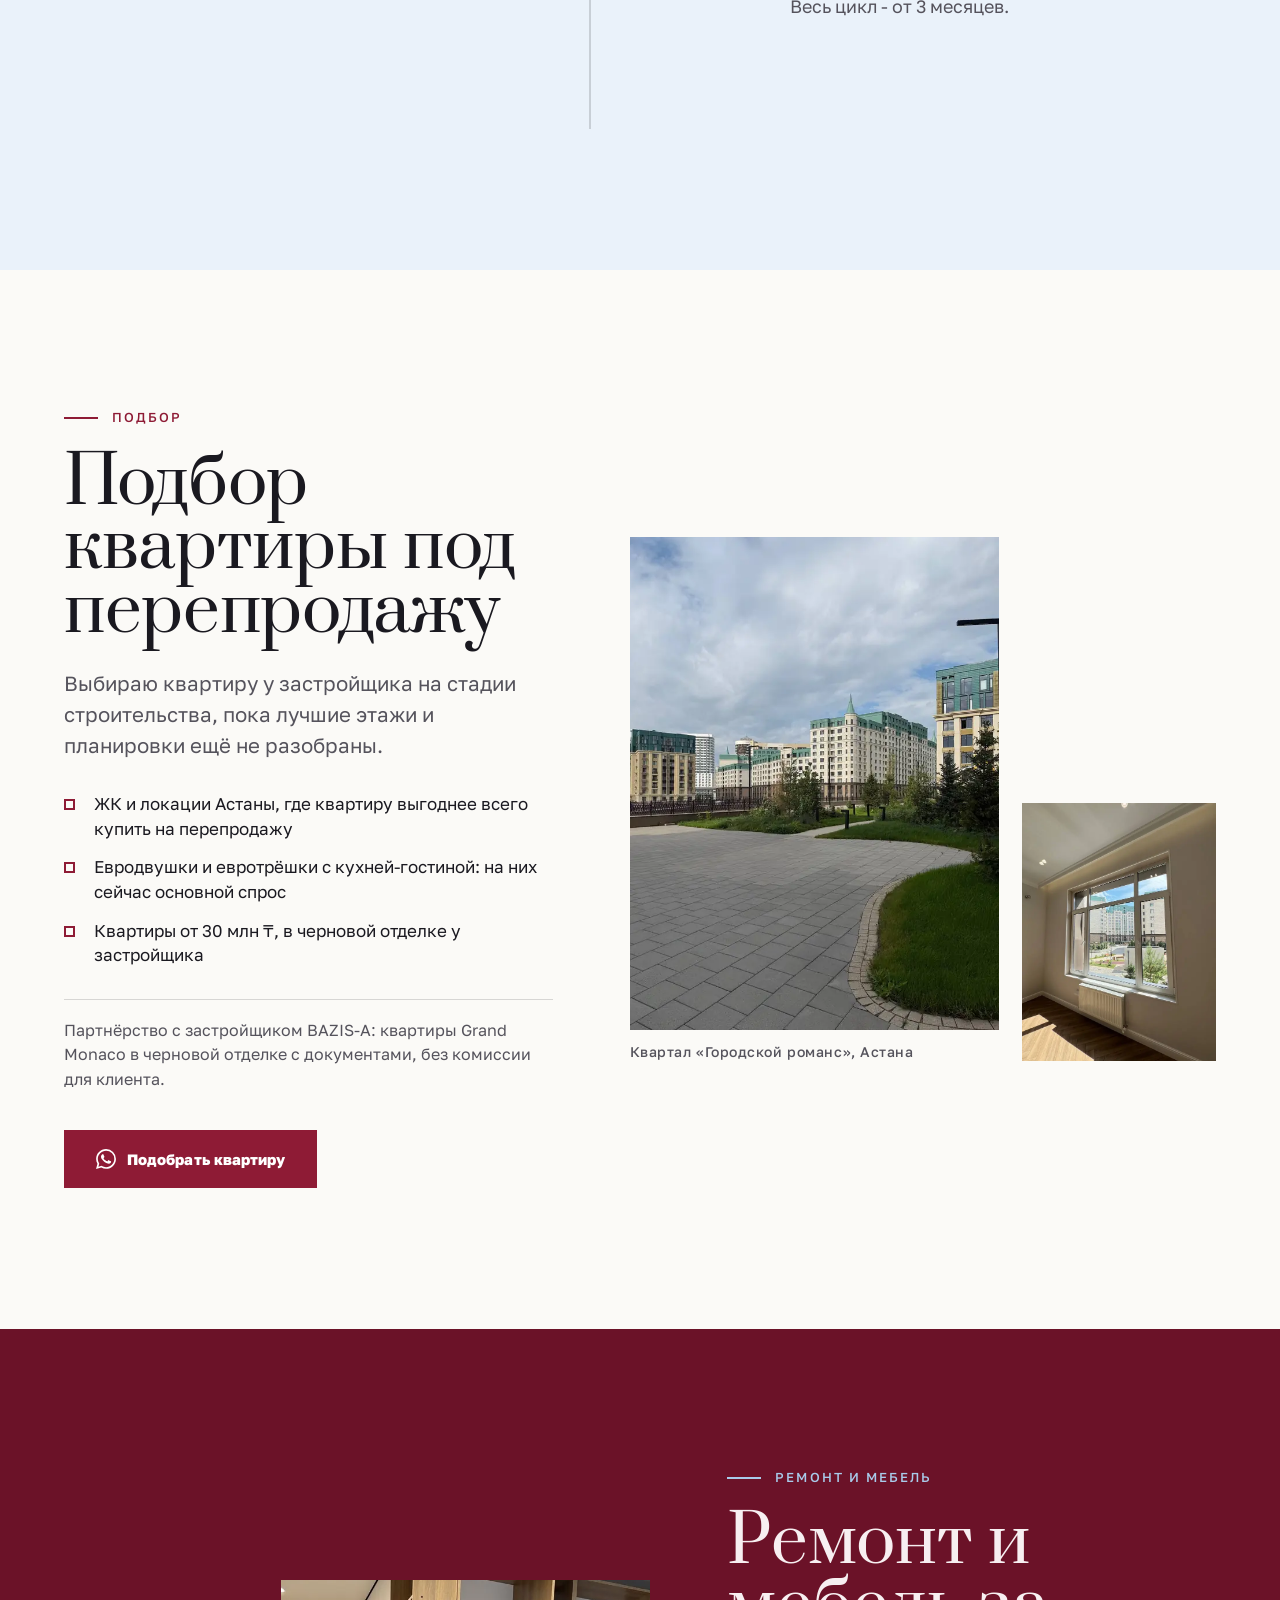
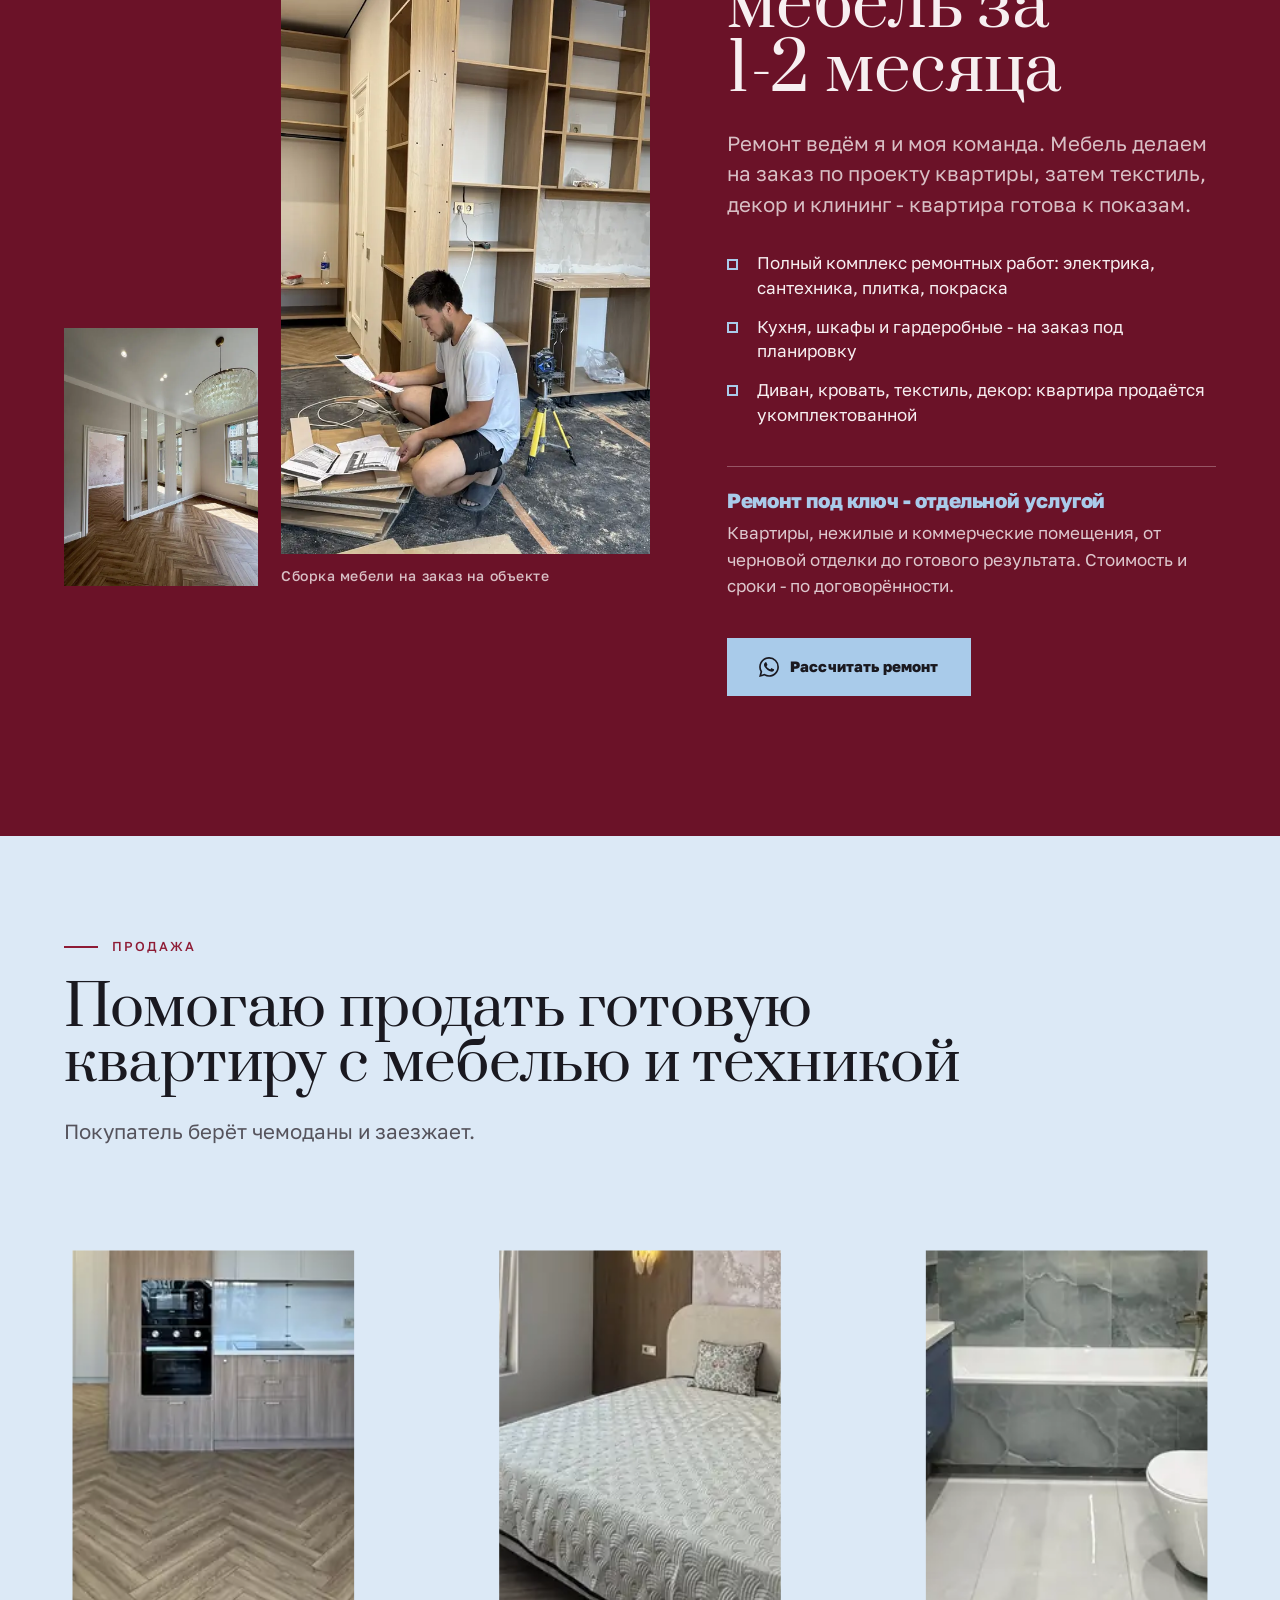
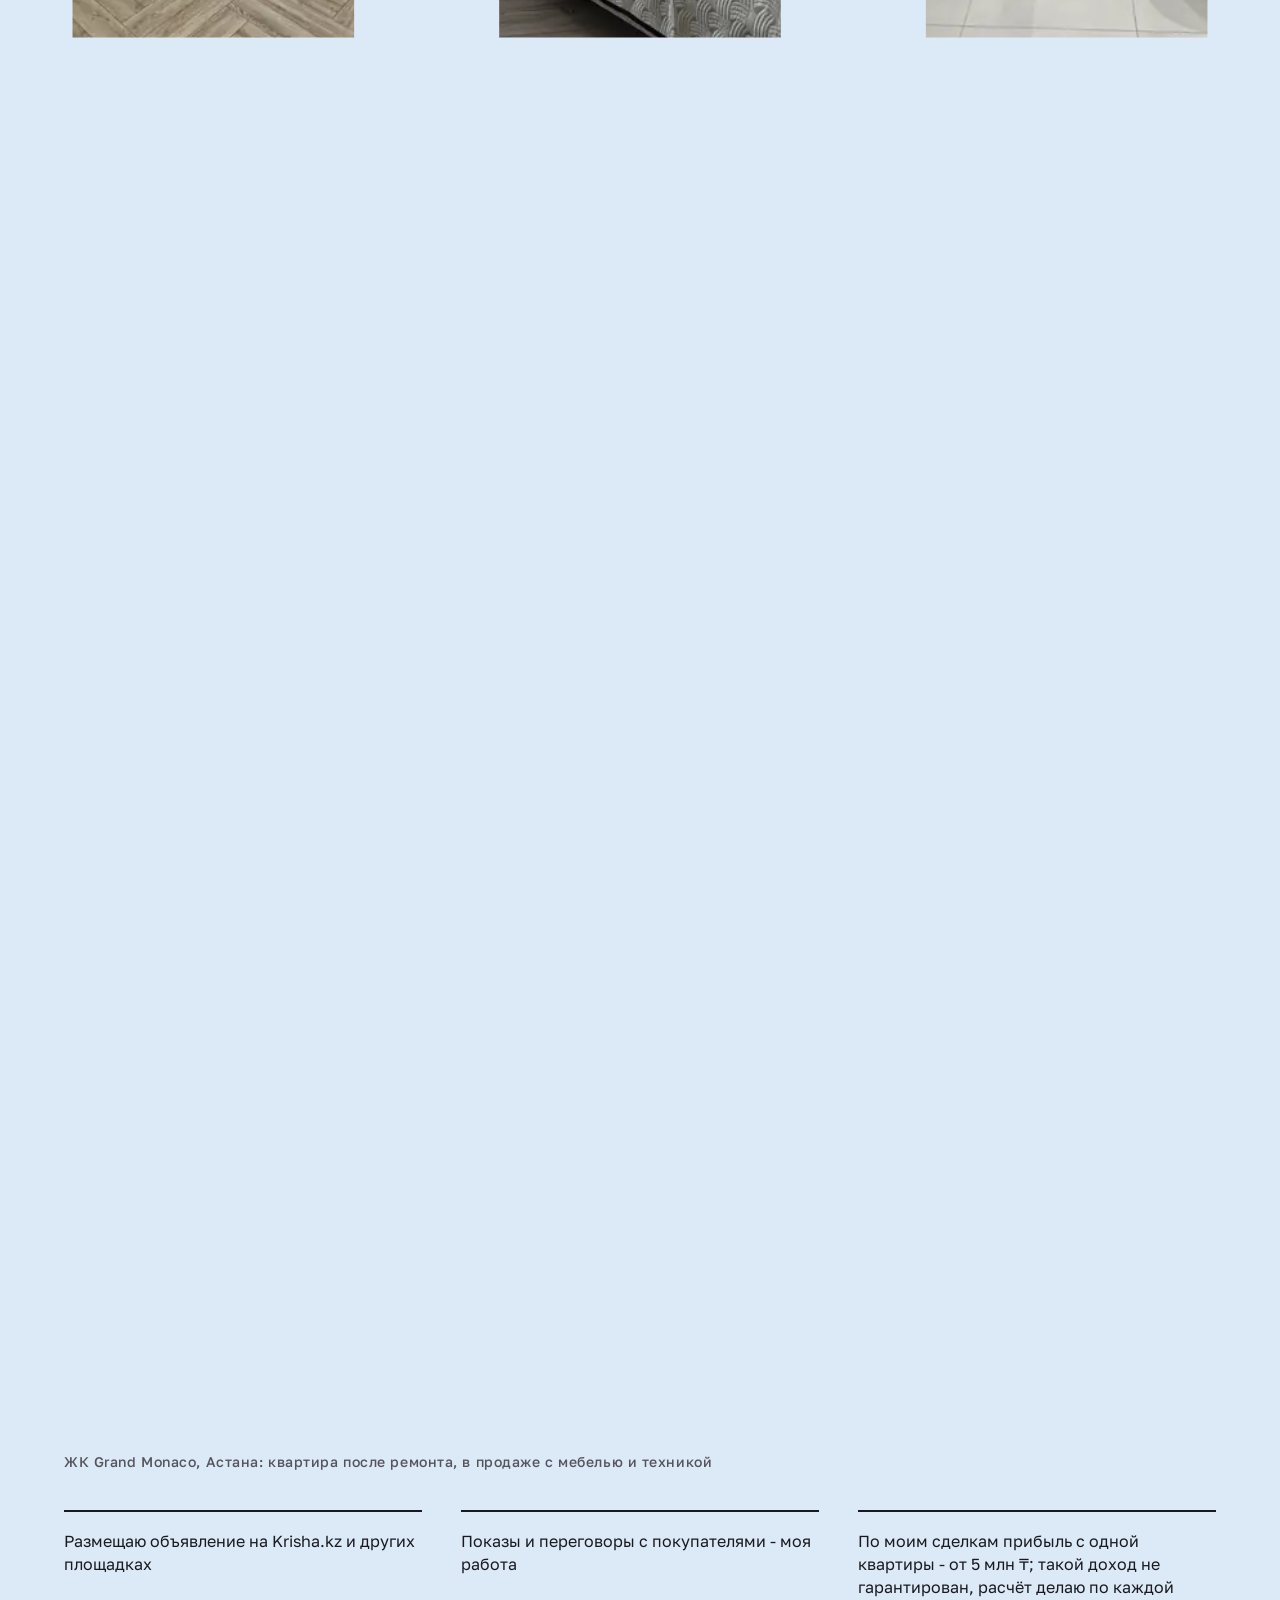
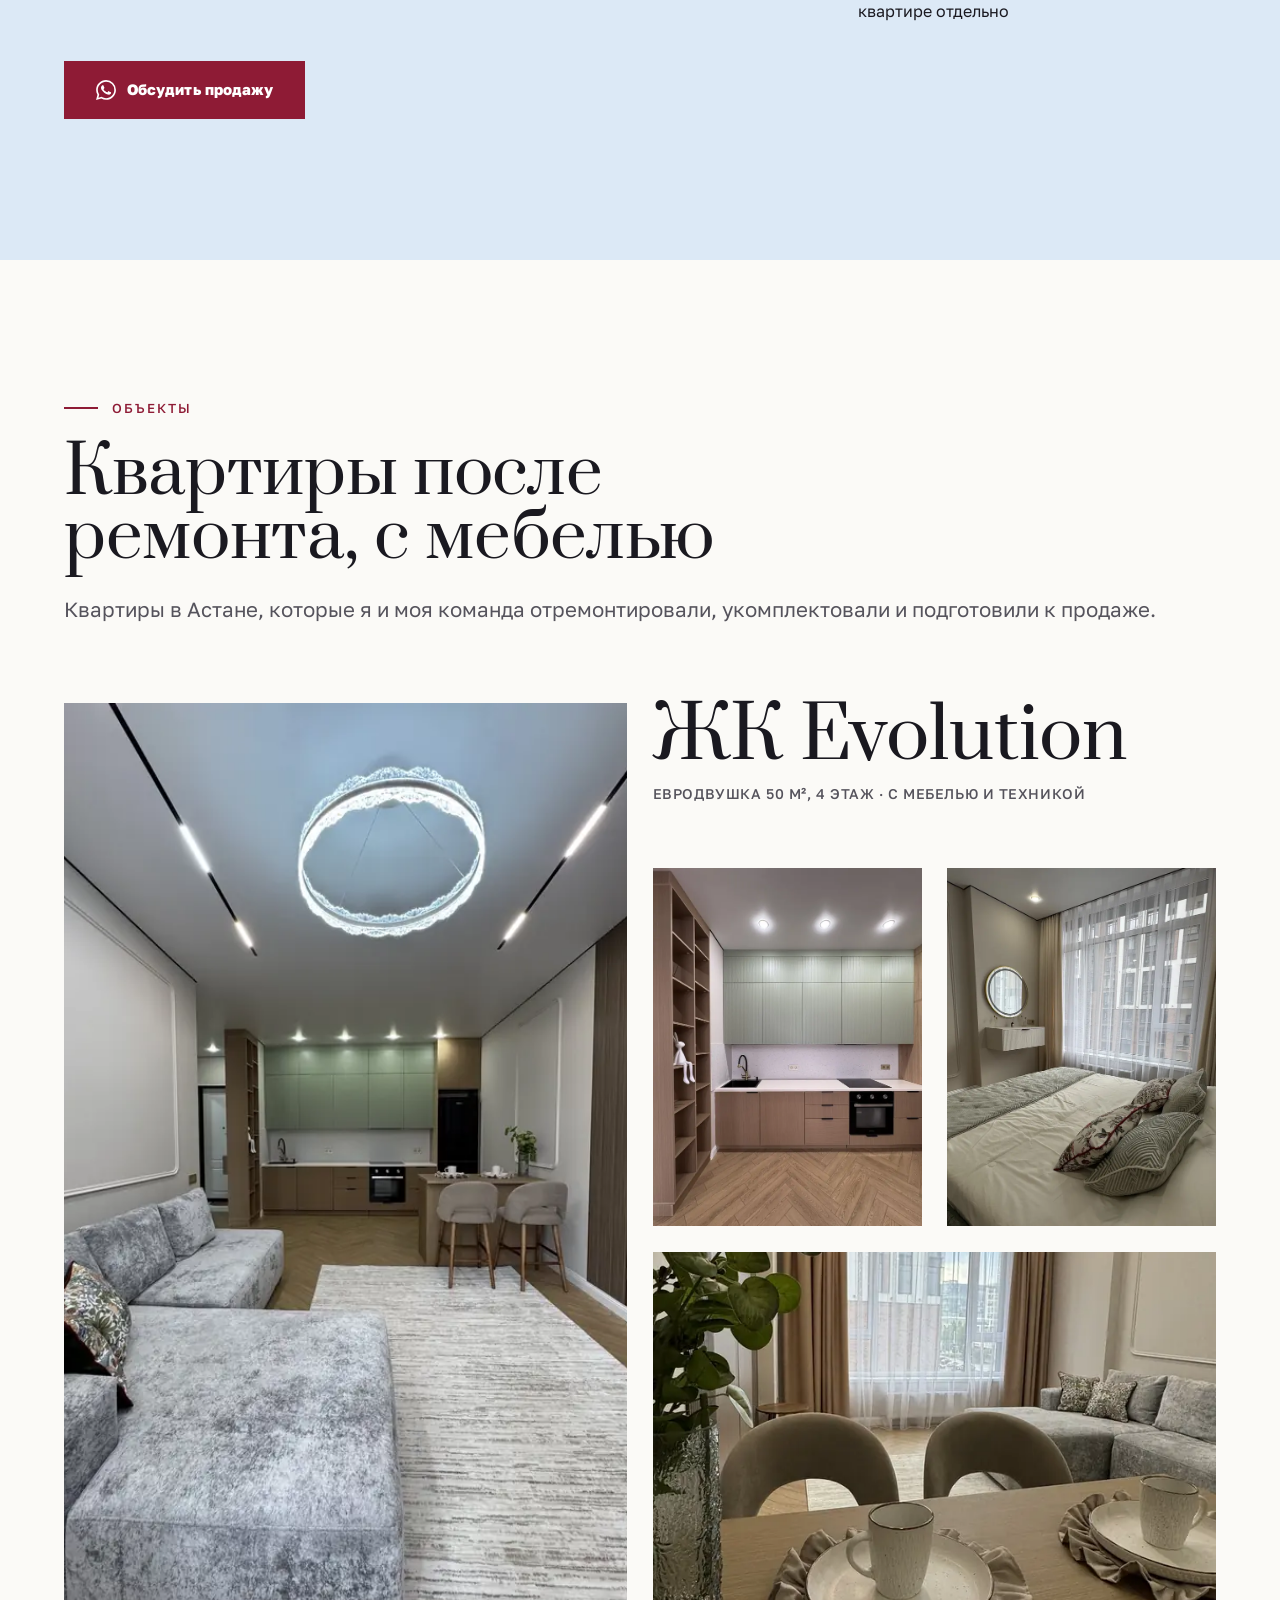
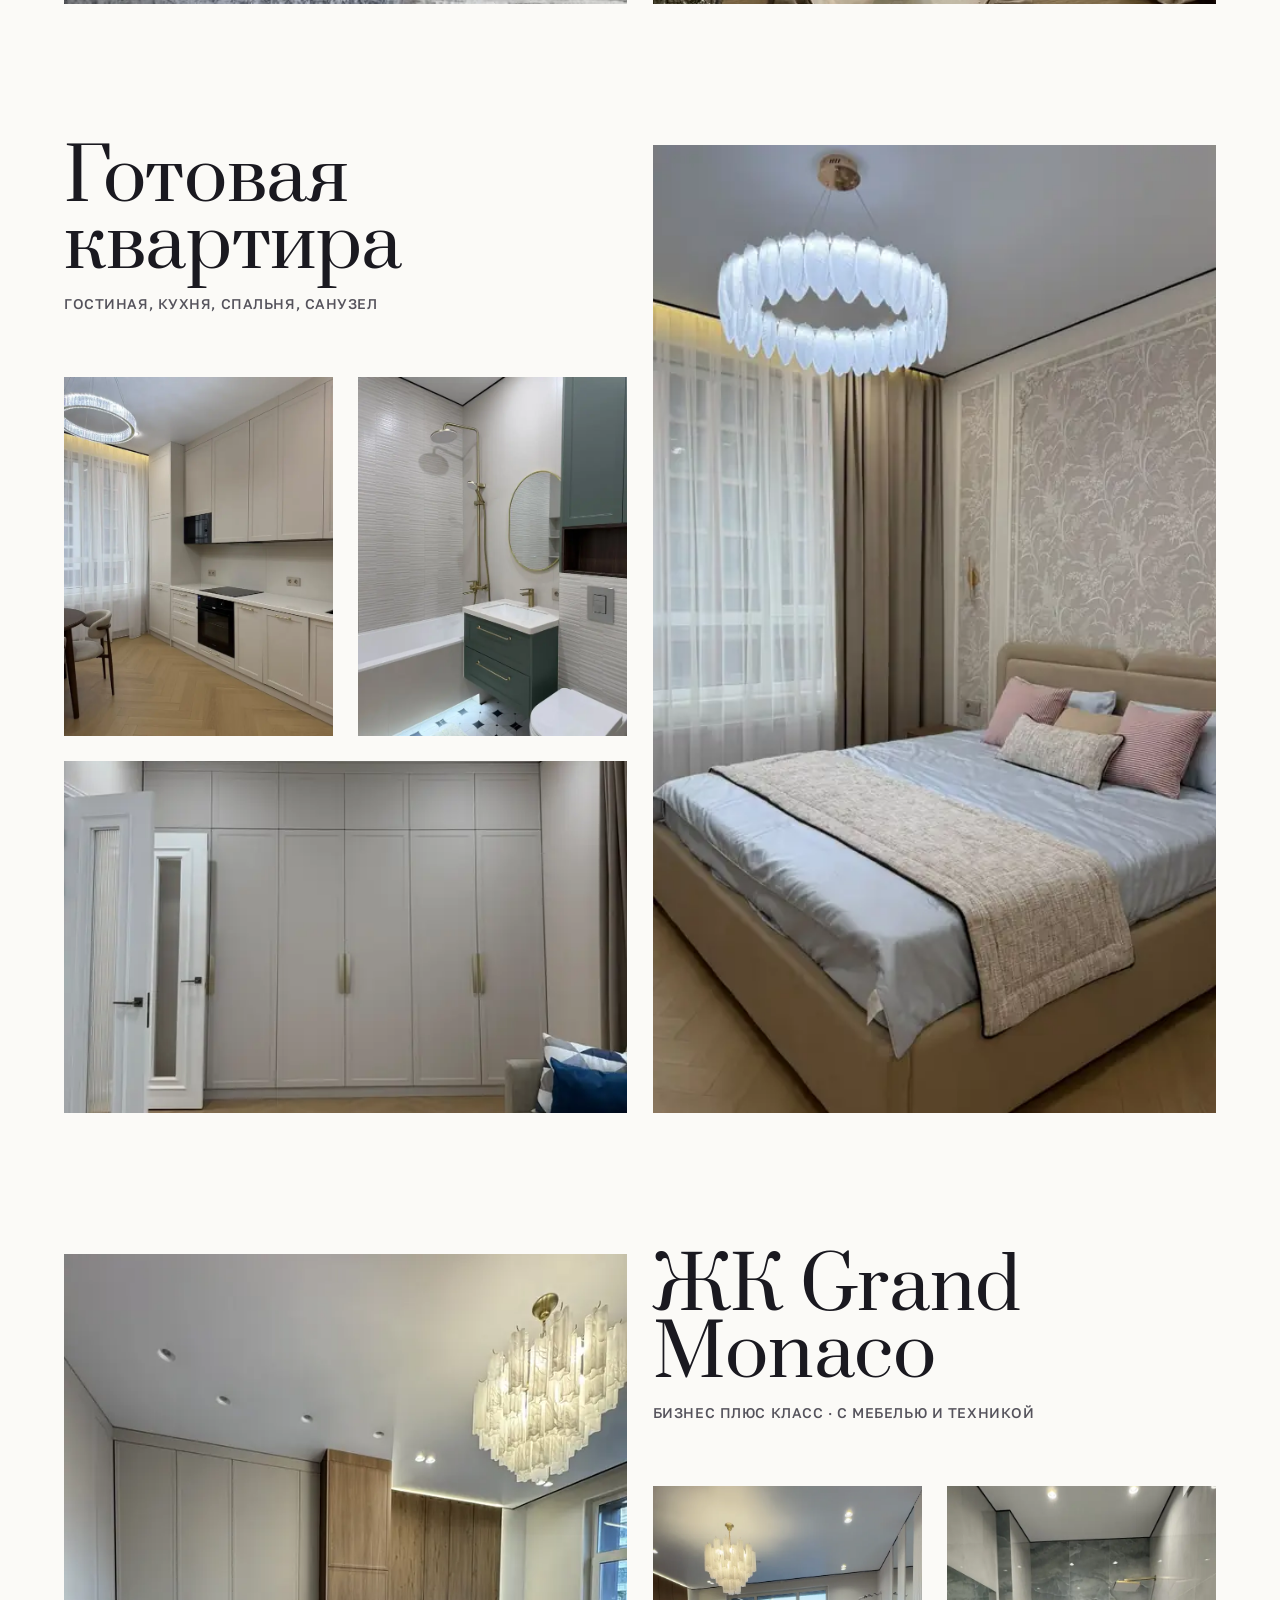
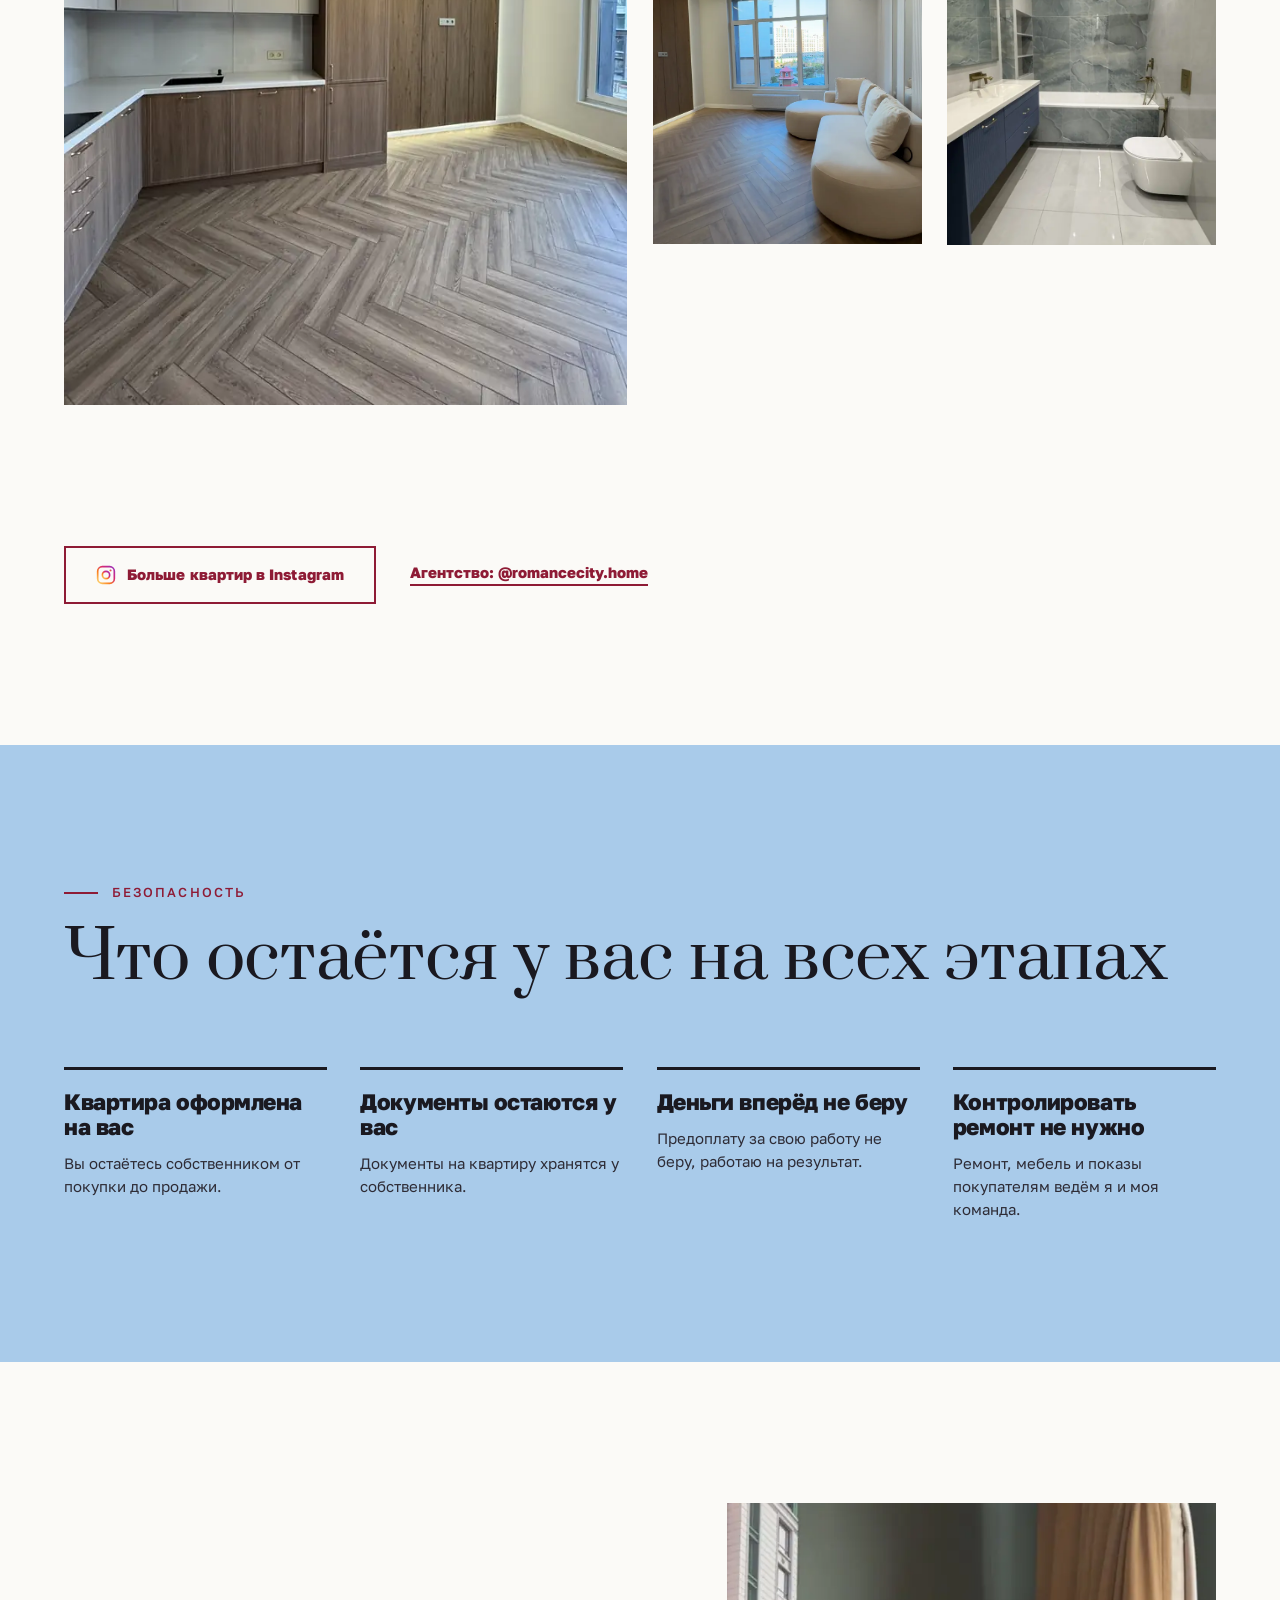
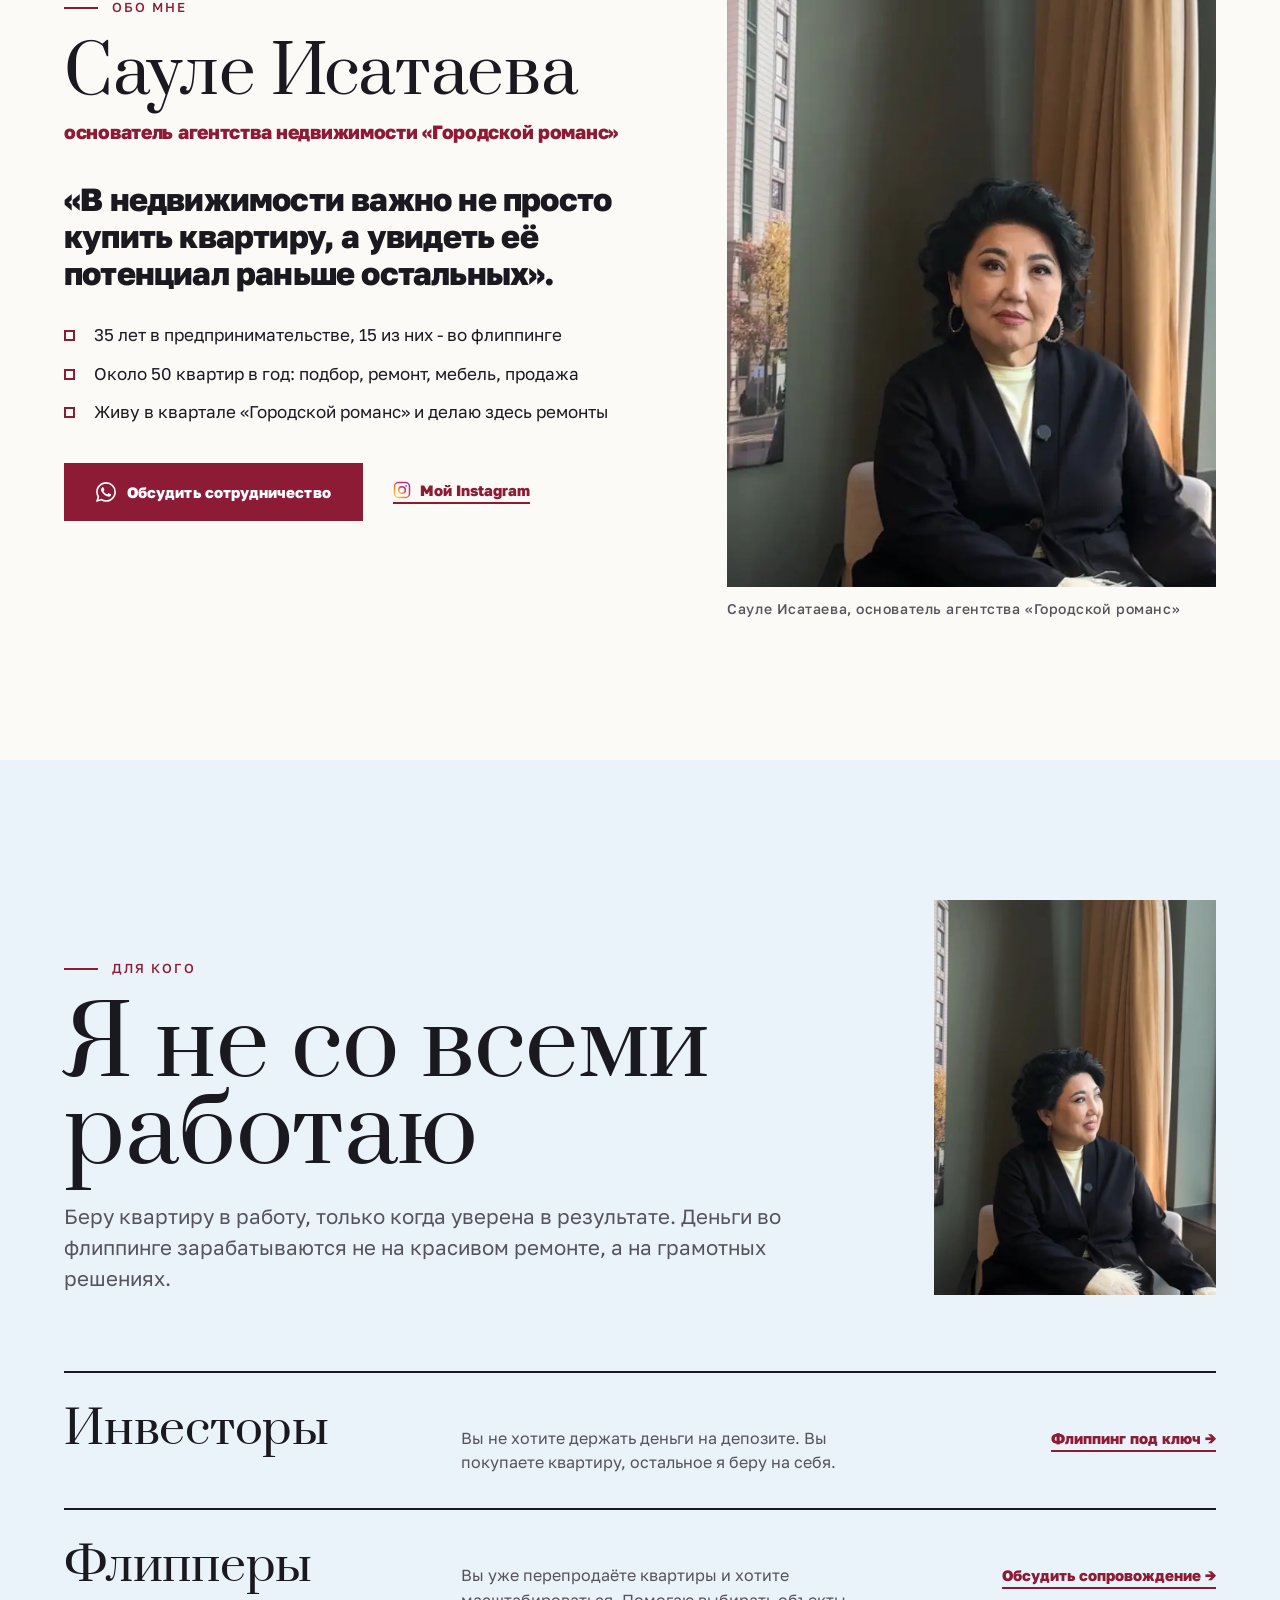
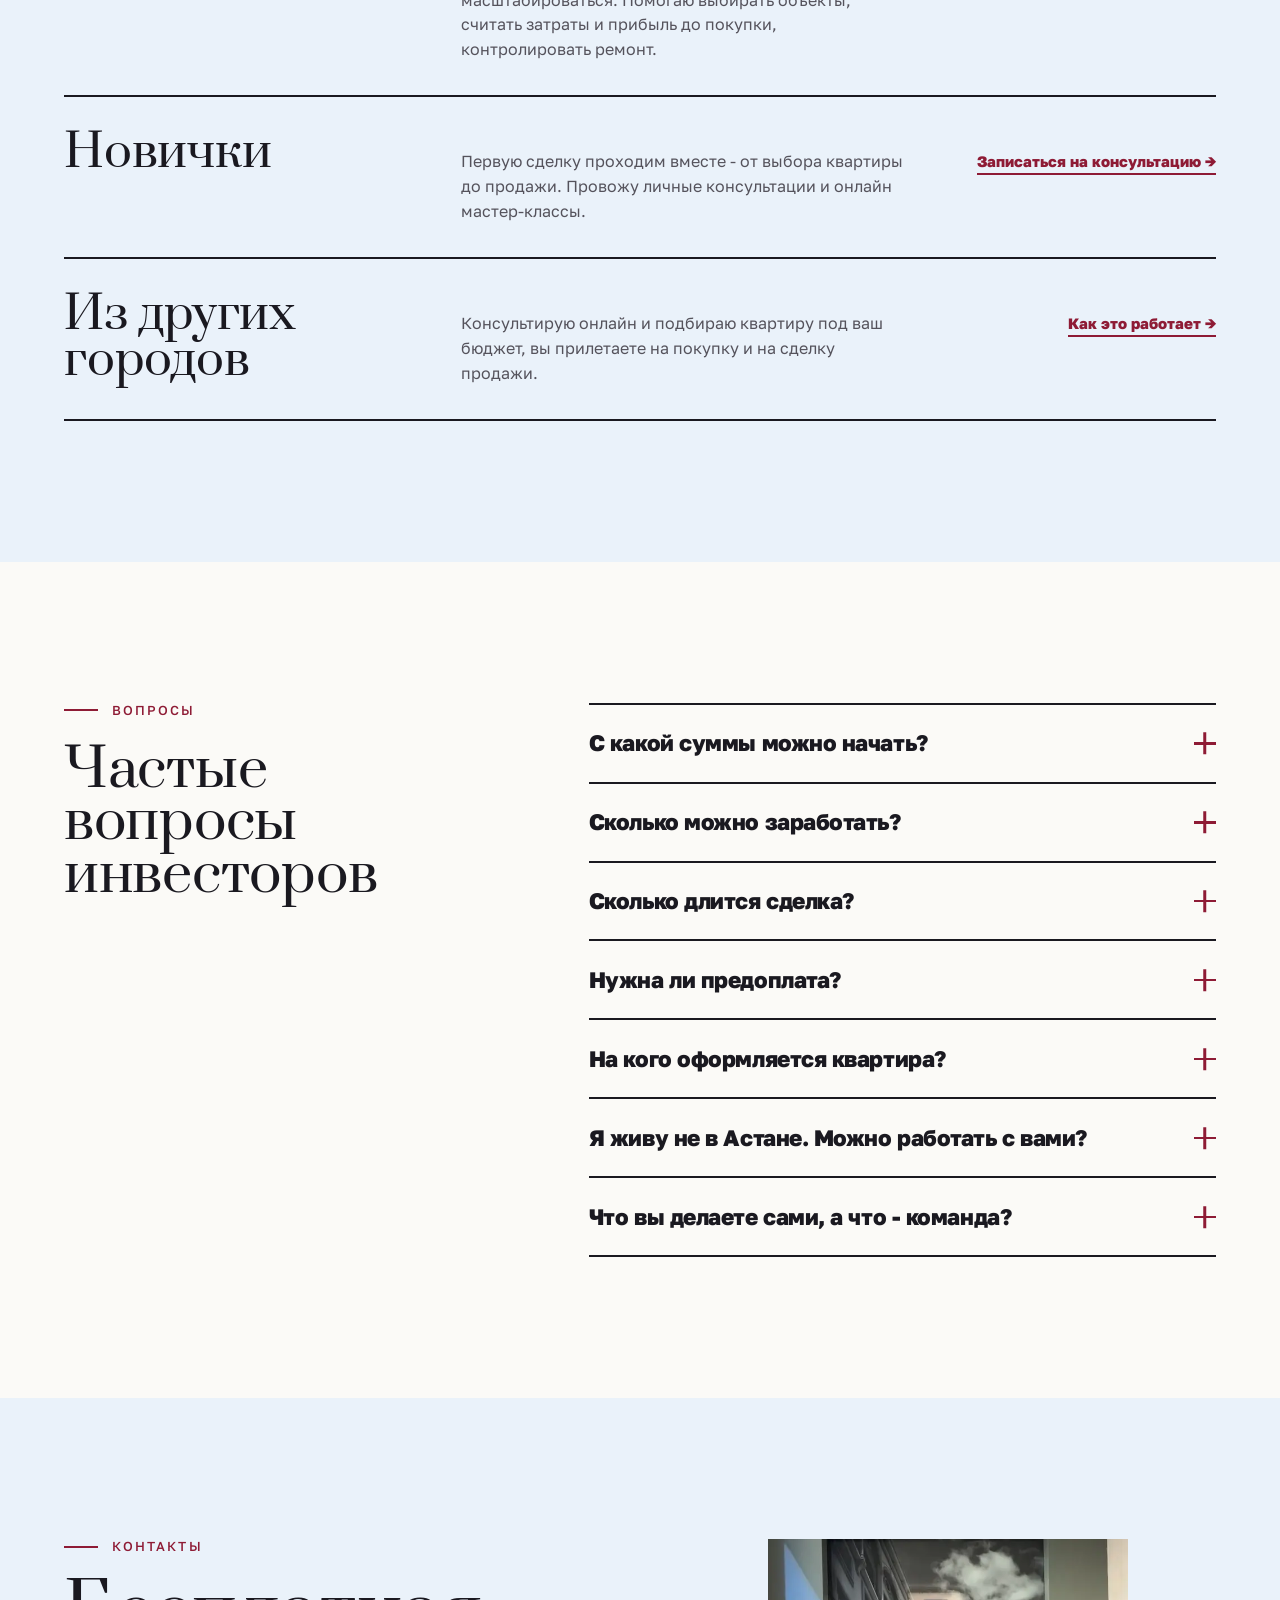
==== commit 79e77815: "Новый первый экран: три комнаты и два визита" ====
--- a/index.html
+++ b/index.html
@@ -28,9 +28,9 @@
 <link rel="preconnect" href="https://fonts.gstatic.com" crossorigin>
 <link rel="stylesheet" href="https://fonts.googleapis.com/css2?family=Prata&family=Golos+Text:wght@400;500;600;700&display=swap" media="print" onload="this.media='all'">
 <noscript><link rel="stylesheet" href="https://fonts.googleapis.com/css2?family=Prata&family=Golos+Text:wght@400;500;600;700&display=swap"></noscript>
-<link rel="preload" as="image" fetchpriority="high" href="assets/photos/gm-06-l.webp" imagesrcset="assets/photos/gm-06-640.webp 640w, assets/photos/gm-06-960.webp 960w, assets/photos/gm-06-l.webp 1350w" imagesizes="(max-width:760px) 100vw, 54vw">
+<link rel="preload" as="image" fetchpriority="high" href="assets/photos/gm-06-960.webp" imagesrcset="assets/photos/gm-06-640.webp 640w, assets/photos/gm-06-960.webp 960w, assets/photos/gm-06-l.webp 1350w" imagesizes="(max-width:899px) 100vw, 19vw">
 <script>document.documentElement.classList.add("js")</script>
-<link rel="stylesheet" href="styles.css?v=20261113-5">
+<link rel="stylesheet" href="styles.css?v=20261113-6">
 <script type="application/ld+json">
 {"@context":"https://schema.org","@type":["RealEstateAgent","LocalBusiness"],"name":"Romance City","alternateName":"Агентство недвижимости «Городской романс»","description":"Флиппинг квартир под ключ в Астане: подбор квартиры в новостройке, ремонт и мебель, помощь в поиске покупателя.","url":"https://songokura.github.io/romancecity/","image":"https://songokura.github.io/romancecity/assets/og-image.jpg","telephone":"+77472227664","founder":{"@type":"Person","name":"Сауле Исатаева"},"address":{"@type":"PostalAddress","streetAddress":"ул. Шамши Калдаякова, 4","addressLocality":"Астана","addressCountry":"KZ"},"areaServed":"KZ","openingHoursSpecification":[{"@type":"OpeningHoursSpecification","dayOfWeek":["Monday","Tuesday","Wednesday","Thursday","Friday","Saturday"],"opens":"09:00","closes":"20:00"}],"sameAs":["https://www.instagram.com/saule.issataeva","https://www.instagram.com/romancecity.home"]}
 </script>
@@ -91,20 +91,27 @@
 
 <!-- ГЕРОЙ -->
 <section class="hero" id="top">
-  <div class="hero-ph">
-    <img class="zoom" src="assets/photos/gm-06-l.webp" srcset="assets/photos/gm-06-640.webp 640w, assets/photos/gm-06-960.webp 960w, assets/photos/gm-06-l.webp 1350w" sizes="(max-width:760px) 100vw, 54vw" width="1350" height="1800" alt="Гостиная после ремонта в ЖК Grand Monaco: хрустальная люстра, светлый диван, паркет ёлочкой, большое окно" data-i18n-alt="hero.a1" fetchpriority="high" decoding="async">
-    <span class="hero-cap" data-i18n="hero.cap">ЖК Grand Monaco, Астана</span>
-  </div>
   <div class="hero-txt">
     <p class="kick l1" data-i18n="hero.kicker">Астана · флиппинг под ключ · с 2011 года</p>
     <h1 class="h1 l2" id="h1" data-i18n="hero.t1">Флиппинг квартир <em>под&nbsp;ключ</em> в&nbsp;Астане</h1>
-    <p class="hero-sub l3" data-i18n="hero.t2">от черновой отделки до&nbsp;продажи с&nbsp;прибылью</p>
-    <p class="hero-lead l3" data-i18n="hero.lead">Вы покупаете квартиру на своё имя. Я и моя команда делаем ремонт за&nbsp;<span class=nw>1-2&nbsp;месяца</span>, обставляем мебелью и&nbsp;помогаем найти покупателя. Вы приходите два раза: на&nbsp;покупку и на&nbsp;продажу.</p>
+    <p class="hero-lead l3" data-i18n="hero.lead2">Вы приходите всего два раза. Всё остальное делаем я и моя команда.</p>
     <div class="hero-cta l4">
       <a class="btn" href="https://wa.me/77472227664" data-wa="hero" target="_blank" rel="noopener"><svg width="19" height="19" aria-hidden="true"><use href="#ic-wa"/></svg><span data-i18n="hero.cta1">Получить расчёт в WhatsApp</span></a>
       <a class="btn btn-o hero-how" href="#kak"><span data-i18n="hero.cta2">Как это работает</span><svg width="18" height="18" aria-hidden="true"><use href="#ic-arr"/></svg></a>
     </div>
+    <ol class="deal l4">
+      <li><b data-i18n="hero.d1b">1-й визит</b><span data-i18n="hero.d1">Покупаете квартиру на своё имя</span></li>
+      <li><b data-i18n="hero.d2b">1-2 месяца</b><span data-i18n="hero.d2">Ремонт и мебель без вашего участия</span></li>
+      <li><b data-i18n="hero.d3b">2-й визит</b><span data-i18n="hero.d3">Сделка с покупателем, прибыль ваша</span></li>
+    </ol>
     <a class="lnk hero-ig l4" href="https://www.instagram.com/saule.issataeva" target="_blank" rel="noopener"><svg width="18" height="18" aria-hidden="true"><use href="#ic-ig"/></svg><span data-i18n="hero.ig">Мои квартиры в Instagram →</span></a>
+  </div>
+  <div class="hero-gal" id="heroGal">
+    <figure class="hg on"><img src="assets/photos/gm-06-960.webp" srcset="assets/photos/gm-06-640.webp 640w, assets/photos/gm-06-960.webp 960w, assets/photos/gm-06-l.webp 1350w" sizes="(max-width:899px) 100vw, 19vw" width="1350" height="1800" alt="Гостиная после ремонта в ЖК Grand Monaco: хрустальная люстра, светлый диван, паркет ёлочкой, большое окно" data-i18n-alt="hero.a1" fetchpriority="high" decoding="async"><figcaption data-i18n="hero.c1">Гостиная</figcaption></figure>
+    <figure class="hg"><img src="assets/photos/gm-02-960.webp" srcset="assets/photos/gm-02-640.webp 640w, assets/photos/gm-02-960.webp 960w, assets/photos/gm-02-l.webp 1350w" sizes="(max-width:899px) 100vw, 19vw" width="1350" height="1800" alt="Кухня с встроенной техникой в ЖК Grand Monaco, паркет ёлочкой" data-i18n-alt="hero.a2" fetchpriority="high" decoding="async"><figcaption data-i18n="hero.c2">Кухня</figcaption></figure>
+    <figure class="hg"><img src="assets/photos/gm-01-960.webp" srcset="assets/photos/gm-01-640.webp 640w, assets/photos/gm-01-960.webp 960w, assets/photos/gm-01-l.webp 1350w" sizes="(max-width:899px) 100vw, 19vw" width="1350" height="1800" alt="Спальня с окном во двор в ЖК Grand Monaco" data-i18n-alt="hero.a3" fetchpriority="high" decoding="async"><figcaption data-i18n="hero.c3">Спальня</figcaption></figure>
+    <div class="hg-bars" aria-hidden="true"><i class="on"></i><i></i><i></i></div>
+    <span class="hero-cap" data-i18n="hero.cap">ЖК Grand Monaco, Астана</span>
   </div>
 </section>
 
@@ -462,6 +469,6 @@
 <script src="assets/vendor/gsap.min.js" defer></script>
 <script src="assets/vendor/ScrollTrigger.min.js" defer></script>
 <script src="assets/vendor/lenis.min.js" defer></script>
-<script src="script.js?v=20261113-5" defer></script>
+<script src="script.js?v=20261113-6" defer></script>
 </body>
 </html>
--- a/styles.css
+++ b/styles.css
@@ -111,39 +111,13 @@
 .menu-ig{width:52px;height:52px;display:grid;place-items:center;border:2px solid var(--line);flex:none}
 
 /* ---------- герой ---------- */
-.hero{--ink:var(--ivory);--acc:var(--brass);position:relative;background:var(--green);color:var(--ivory);display:grid;grid-template-columns:minmax(0,46fr) minmax(0,54fr);min-height:100svh}
-.hero-ph{grid-column:2;grid-row:1;position:relative;overflow:hidden}
-.hero-ph img{position:absolute;inset:0;width:100%;height:100%;object-fit:cover;object-position:50% 40%}
-.hero-ph::after{content:"";position:absolute;inset:0 0 auto 0;height:140px;background:linear-gradient(180deg,rgba(74,11,27,.6),rgba(74,11,27,0));pointer-events:none}
-.hero-cap{position:absolute;right:var(--gut);bottom:28px;z-index:2;font-size:12.5px;letter-spacing:.12em;text-transform:uppercase;color:var(--ivory);padding:8px 12px;background:rgba(74,11,27,.6)}
-.hero-txt{grid-column:1;grid-row:1;display:flex;flex-direction:column;justify-content:center;align-items:flex-start;min-width:0;padding:calc(var(--hdr) + 32px) clamp(28px,4vw,64px) 56px var(--gut)}
-.hero .kick{margin-bottom:0}
-.h1{font:400 clamp(36px,min(4vw,7.4vh),72px)/1.1 var(--fs);letter-spacing:-.005em;margin:26px 0 18px;overflow-wrap:break-word;max-width:100%}
-.h1 em{font-style:normal;color:var(--brass)}
-.hero-sub{font-size:13.5px;letter-spacing:.14em;text-transform:uppercase;color:rgba(243,238,226,.72);margin-bottom:22px}
-.hero-lead{font-size:18.5px;line-height:1.55;color:rgba(243,238,226,.88);margin-bottom:34px}
-.hero-cta{display:flex;flex-wrap:wrap;gap:12px}
-.hero .btn-o{color:var(--ivory);border-color:rgba(243,238,226,.34)}
-.hero .btn-o:hover{background:none;color:var(--ivory);border-color:var(--brass)}
-.hero-ig{margin-top:22px;font-size:15px;color:rgba(243,238,226,.9)}
 .l1,.l2,.l3,.l4{opacity:0;transform:translateY(14px);animation:up .9s var(--e) forwards}
 .l1{animation-delay:.1s}.l2{animation-delay:.22s}.l3{animation-delay:.38s}.l4{animation-delay:.52s}
 @keyframes up{to{opacity:1;transform:none}}
 .zoom{animation:zoom 16s cubic-bezier(.2,.6,.2,1) forwards}
 @keyframes zoom{from{transform:scale(1.09)}to{transform:scale(1)}}
 @media(min-width:900px) and (max-height:820px){
-  .hero-txt{padding-top:calc(var(--hdr) + 16px);padding-bottom:32px}
-  .h1{margin:18px 0 14px}
-  .hero-sub{margin-bottom:14px;font-size:12.5px}
-  .hero-lead{font-size:16.5px;margin-bottom:22px}
-  .hero-ig{margin-top:10px}
-  .hero .btn{min-height:50px}
-}
-.hero .kick{color:var(--brass)}
-.hero .btn:not(.btn-o){background:var(--brass);border-color:var(--brass);color:#1A1920}
-.hero .btn:not(.btn-o):hover{background:var(--brass-h);border-color:var(--brass-h);color:#1A1920}
-.hero .btn-o{background:transparent;color:var(--ivory);border-color:rgba(243,238,226,.4)}
-.hero .lnk{color:var(--ivory)}
+}
 
 /* ---------- факты ---------- */
 .facts{border-bottom:1px solid var(--line)}
@@ -357,23 +331,6 @@
   .sticky a{display:flex;align-items:center;justify-content:center;gap:8px;font:800 14px/1 var(--fd);color:var(--ink)}
   .sticky .s-wa{background:var(--bordo);color:#fff}
   .menu-open .sticky{display:none}
-  .hero{display:flex;flex-direction:column;min-height:calc(100svh - 60px - env(safe-area-inset-bottom))}
-  .hero-ph{flex:1 1 0;min-height:230px}
-  .hero-ph img{object-position:50% 30%}
-  .hero-ph::after{height:120px;background:linear-gradient(180deg,rgba(74,11,27,.72),rgba(74,11,27,0))}
-  .hero-cap{display:none}
-  .hero-txt{position:relative;z-index:2;display:block;margin-top:-96px;padding:84px var(--gut) 18px;background:linear-gradient(180deg,rgba(74,11,27,0) 0,rgba(74,11,27,.88) 70px,#4A0B1B 104px)}
-  .hero .kick{font-size:10.5px;letter-spacing:.1em;gap:8px}
-  .hero .kick::before{width:18px}
-  html[lang="kk"] .hero .kick{letter-spacing:.02em}
-  .h1{font-size:clamp(28px,8.4vw,44px);line-height:1.13;margin:12px 0}
-  html[lang="kk"] .h1{font-size:clamp(25px,7.3vw,40px)}
-  .hero-sub{display:none}
-  .hero-lead{font-size:15px;line-height:1.45;margin-bottom:16px}
-  .hero-cta{display:block}
-  .hero-cta .btn{width:100%;min-height:54px}
-  .hero-how{display:none}
-  .hero-ig{margin-top:14px;font-size:14.5px}
 }
 @media(max-width:759px){
   .sp{grid-template-columns:repeat(2,minmax(0,1fr));row-gap:12px}
@@ -385,11 +342,6 @@
   .kt-btns{grid-template-columns:minmax(0,1fr)}
 }
 @media(max-width:899px) and (max-height:720px){
-  .hero-ig{display:none}
-  .hero-lead{margin-bottom:14px;font-size:14.5px}
-  .hero-txt{padding-bottom:14px}
-  .h1{font-size:clamp(27px,8vw,32px);margin:10px 0}
-  html[lang="kk"] .h1{font-size:clamp(24px,7vw,29px)}
 }
 @media(max-width:400px){
   .lang button{min-width:32px;padding:0 6px}
@@ -414,3 +366,84 @@
 .kak-stack{inset:0!important}
 .logo{font-family:var(--fs);font-weight:400;letter-spacing:0;font-size:clamp(20px,1.6vw,26px)}
 .kak-stack img:first-child{object-position:50% 72%}
+
+/* ---------- герой: галерея готовых комнат + «два визита» (13.11.2026) ---------- */
+.hero{position:relative;background:var(--bordo-d);color:#fff;display:grid;grid-template-columns:minmax(0,44fr) minmax(0,56fr);min-height:100svh;padding-top:var(--hdr)}
+.hero-txt{display:flex;flex-direction:column;justify-content:center;align-items:flex-start;min-width:0;padding:clamp(28px,5vh,64px) clamp(28px,3.6vw,72px) clamp(28px,5vh,64px) var(--gut)}
+.hero .kick{margin-bottom:0;color:var(--blue)}
+.h1{font:400 clamp(40px,min(4.6vw,8.4vh),92px)/1.04 var(--fs);letter-spacing:-.01em;margin:clamp(18px,3vh,30px) 0 clamp(16px,2.4vh,24px);overflow-wrap:break-word;max-width:100%}
+.h1 em{font-style:normal;color:var(--blue)}
+.hero-lead{font-size:clamp(17px,1.35vw,22px);line-height:1.45;color:rgba(255,255,255,.9);margin-bottom:clamp(22px,3.4vh,34px);max-width:30em}
+.hero-cta{display:flex;flex-wrap:wrap;gap:12px}
+.hero .btn:not(.btn-o){background:var(--blue);border-color:var(--blue);color:#1A1920}
+.hero .btn:not(.btn-o):hover{background:#C3DBF1;border-color:#C3DBF1}
+.hero .btn-o{background:transparent;color:#fff;border-color:rgba(255,255,255,.4)}
+.hero .btn-o:hover{border-color:var(--blue);color:#fff;background:none}
+.hero-ig{margin-top:clamp(14px,2.2vh,22px);font-size:14.5px;color:#fff}
+.hero .lnk{color:#fff}
+.deal{display:grid;grid-template-columns:repeat(3,minmax(0,1fr));gap:clamp(14px,1.6vw,26px);margin-top:clamp(26px,4.6vh,52px);width:100%;counter-reset:d}
+.deal li{position:relative;padding-top:16px;border-top:1px solid rgba(169,203,234,.55)}
+.deal li::before{content:"";position:absolute;left:0;top:-4px;width:7px;height:7px;border-radius:50%;background:var(--blue)}
+.deal li:nth-child(2){border-top-style:dashed}
+.deal b{display:block;font:500 12px/1.2 var(--ft);letter-spacing:.14em;text-transform:uppercase;color:var(--blue);margin-bottom:8px}
+.deal span{display:block;font-size:clamp(14px,1.02vw,16.5px);line-height:1.38;color:rgba(255,255,255,.88)}
+.hero-gal{position:relative;display:grid;grid-template-columns:repeat(3,minmax(0,1fr));gap:6px;min-height:0;background:var(--bordo-dd)}
+.hg{position:relative;overflow:hidden;margin:0;clip-path:inset(100% 0 0 0);animation:hgIn 1.3s var(--e) forwards}
+.hg:nth-child(2){animation-delay:.18s}.hg:nth-child(3){animation-delay:.36s}
+@keyframes hgIn{to{clip-path:inset(0 0 0 0)}}
+.hg img{position:absolute;inset:0;width:100%;height:100%;object-fit:cover;transform:scale(1.12);animation:hgZ 14s cubic-bezier(.2,.6,.2,1) .2s forwards}
+@keyframes hgZ{to{transform:scale(1)}}
+.hg figcaption{position:absolute;left:16px;right:12px;bottom:16px;z-index:2;font:500 11.5px/1.2 var(--ft);letter-spacing:.16em;text-transform:uppercase;color:#fff}
+.hg::after{content:"";position:absolute;inset:auto 0 0 0;height:34%;background:linear-gradient(0deg,rgba(26,8,14,.55),rgba(26,8,14,0));pointer-events:none}
+.hg-bars{display:none}
+.hero-cap{position:absolute;right:16px;top:16px;z-index:3;font:500 11.5px/1 var(--ft);letter-spacing:.14em;text-transform:uppercase;color:#fff;padding:9px 12px;background:rgba(74,11,27,.62)}
+@media(min-width:900px) and (max-height:820px){
+  .deal{margin-top:22px}
+  .hero-ig{display:none}
+}
+@media(max-width:899px){
+  .hero{display:flex;flex-direction:column;min-height:0}
+  .hero-gal{order:-1;display:block;height:min(48svh,118vw)}
+  .hg{position:absolute;inset:0;clip-path:none;animation:none;opacity:0;transition:opacity 1.1s var(--e)}
+  .hg.on{opacity:1}
+  .hg img{animation:none;transform:scale(1.08);transition:transform 6s linear}
+  .hg.on img{transform:scale(1)}
+  .hg figcaption{left:var(--gut);bottom:14px}
+  .hero-cap{top:auto;bottom:10px;right:var(--gut);background:none;padding:4px 0;opacity:.85}
+  .hg-bars{display:flex;gap:5px;position:absolute;left:var(--gut);right:var(--gut);top:12px;z-index:3}
+  .hg-bars i{flex:1;height:2px;background:rgba(255,255,255,.35);overflow:hidden}
+  .hg-bars i::after{content:"";display:block;height:100%;width:100%;background:#fff;transform:scaleX(0);transform-origin:0 50%}
+  .hg-bars i.done::after{transform:scaleX(1)}
+  .hg-bars i.on::after{animation:bar var(--dur,5s) linear forwards}
+  @keyframes bar{to{transform:scaleX(1)}}
+  .hero-txt{display:block;padding:20px var(--gut) 22px}
+  .hero .kick{font-size:10.5px;letter-spacing:.1em;gap:8px}
+  .hero .kick::before{width:18px}
+  html[lang="kk"] .hero .kick{letter-spacing:.02em}
+  .h1{font-size:clamp(30px,9vw,46px);line-height:1.08;margin:12px 0}
+  html[lang="kk"] .h1{font-size:clamp(26px,7.6vw,40px)}
+  .hero-lead{font-size:15.5px;margin-bottom:16px}
+  .hero-cta{display:block}
+  .hero-cta .btn{width:100%;min-height:54px}
+  .hero-how{display:none}
+  .deal{margin-top:22px;gap:12px}
+  .deal b{font-size:10.5px;letter-spacing:.08em}
+  .deal span{font-size:13px}
+  .hero-ig{margin-top:18px}
+}
+@media(max-width:899px) and (max-height:720px){
+  .hero-gal{height:38svh}
+  .hero-txt{padding-top:14px}
+  .h1{font-size:clamp(27px,8.2vw,34px);margin:8px 0 10px}
+  html[lang="kk"] .h1{font-size:clamp(24px,7vw,30px)}
+  .hero-lead{font-size:14.5px;margin-bottom:12px}
+}
+@media(prefers-reduced-motion:reduce){.hg,.hg img{animation:none!important;clip-path:none!important;transform:none!important}}
+@media(min-width:900px){
+  .hero{grid-template-columns:minmax(0,47fr) minmax(0,53fr)}
+  .hero-txt{padding-right:clamp(24px,2.6vw,52px)}
+  html[lang="kk"] .h1{font-size:clamp(34px,min(3.7vw,6.8vh),78px)}
+}
+@media(min-width:900px) and (max-height:820px){
+  .h1{font-size:clamp(36px,min(4.2vw,7.6vh),84px)}
+}
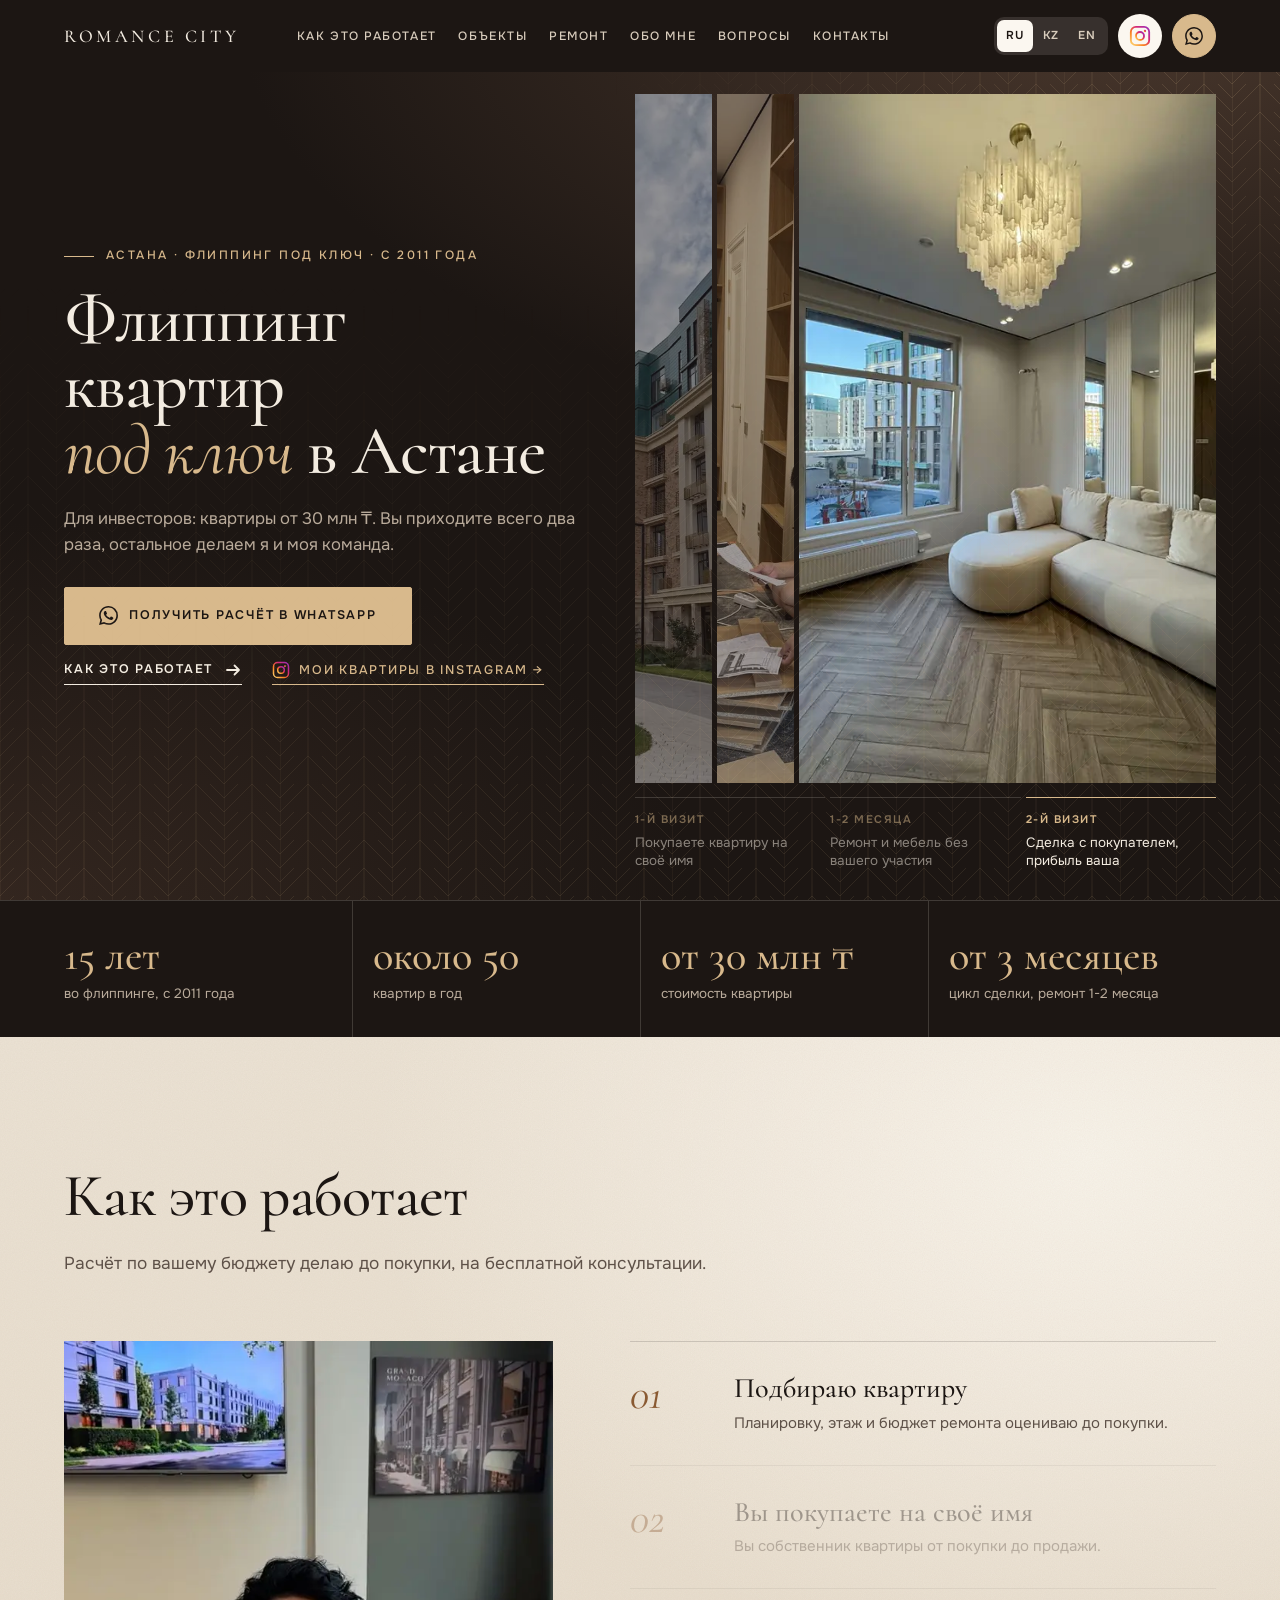
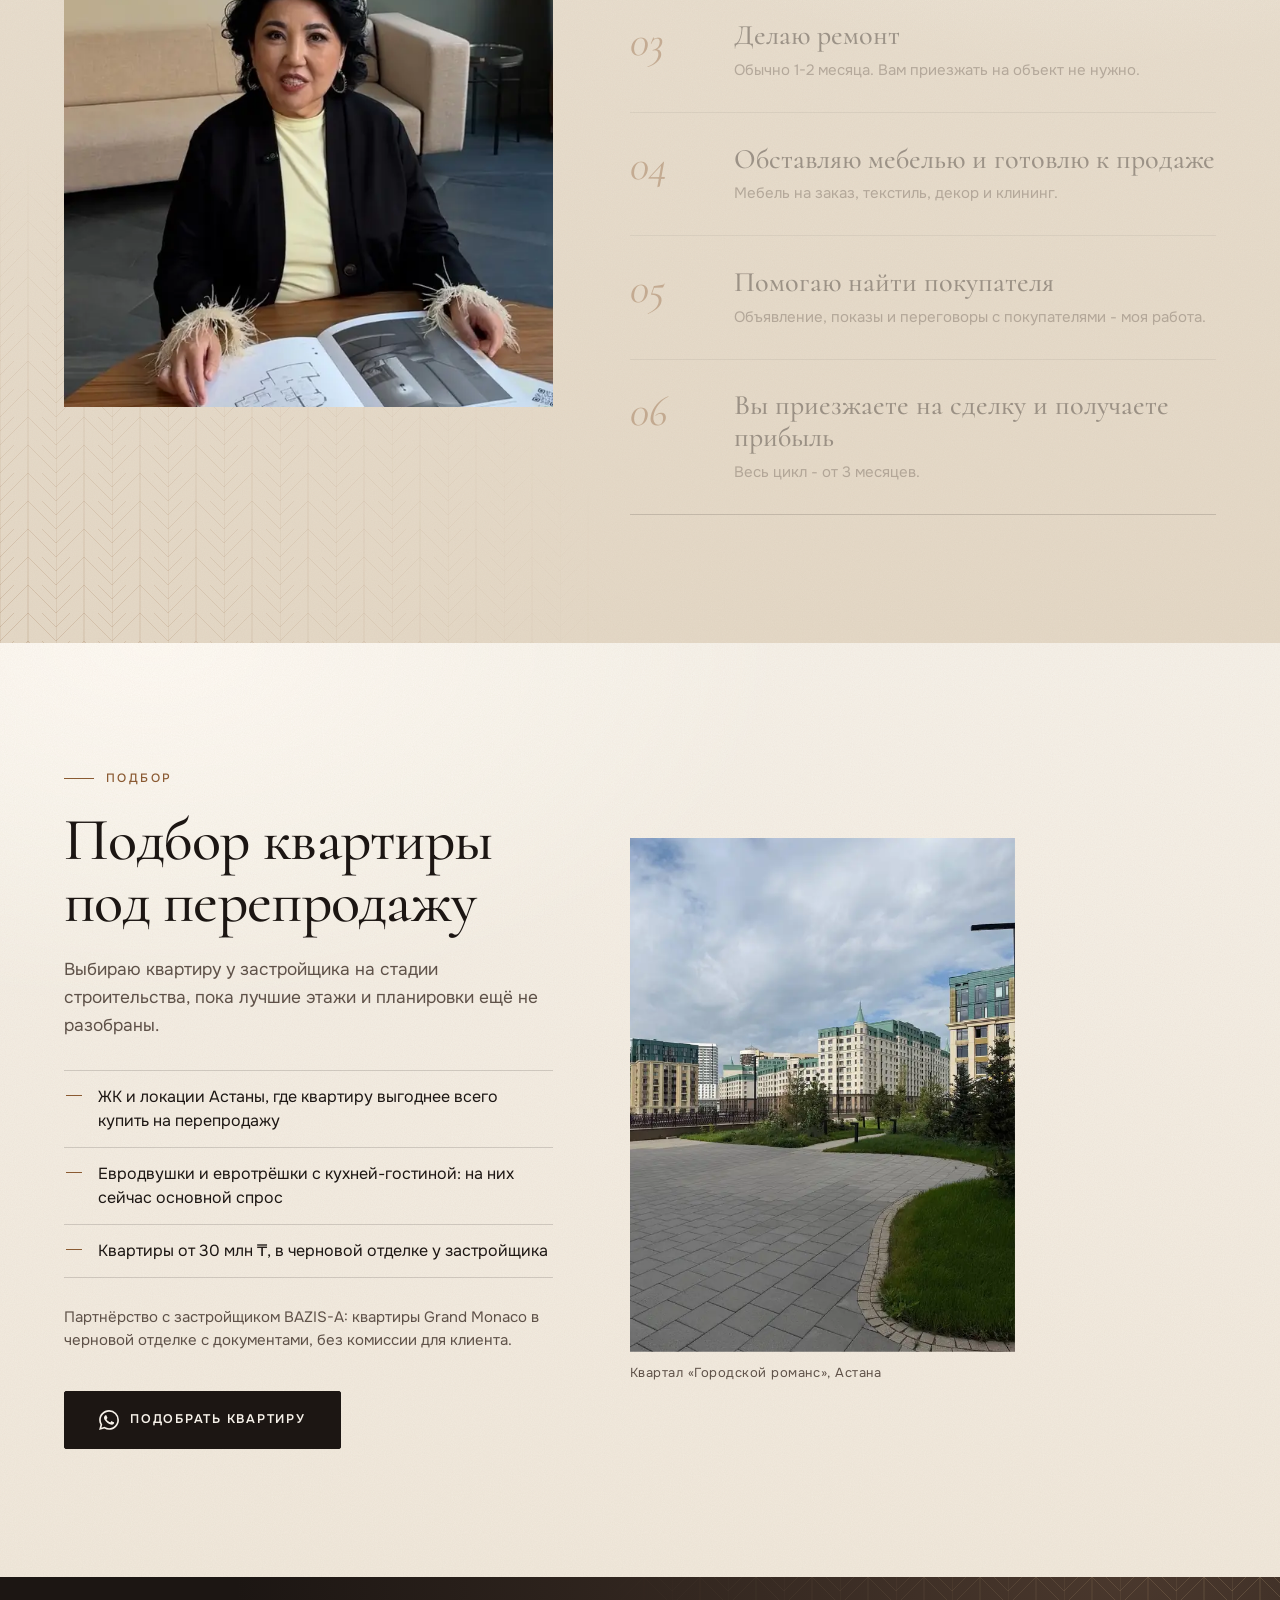
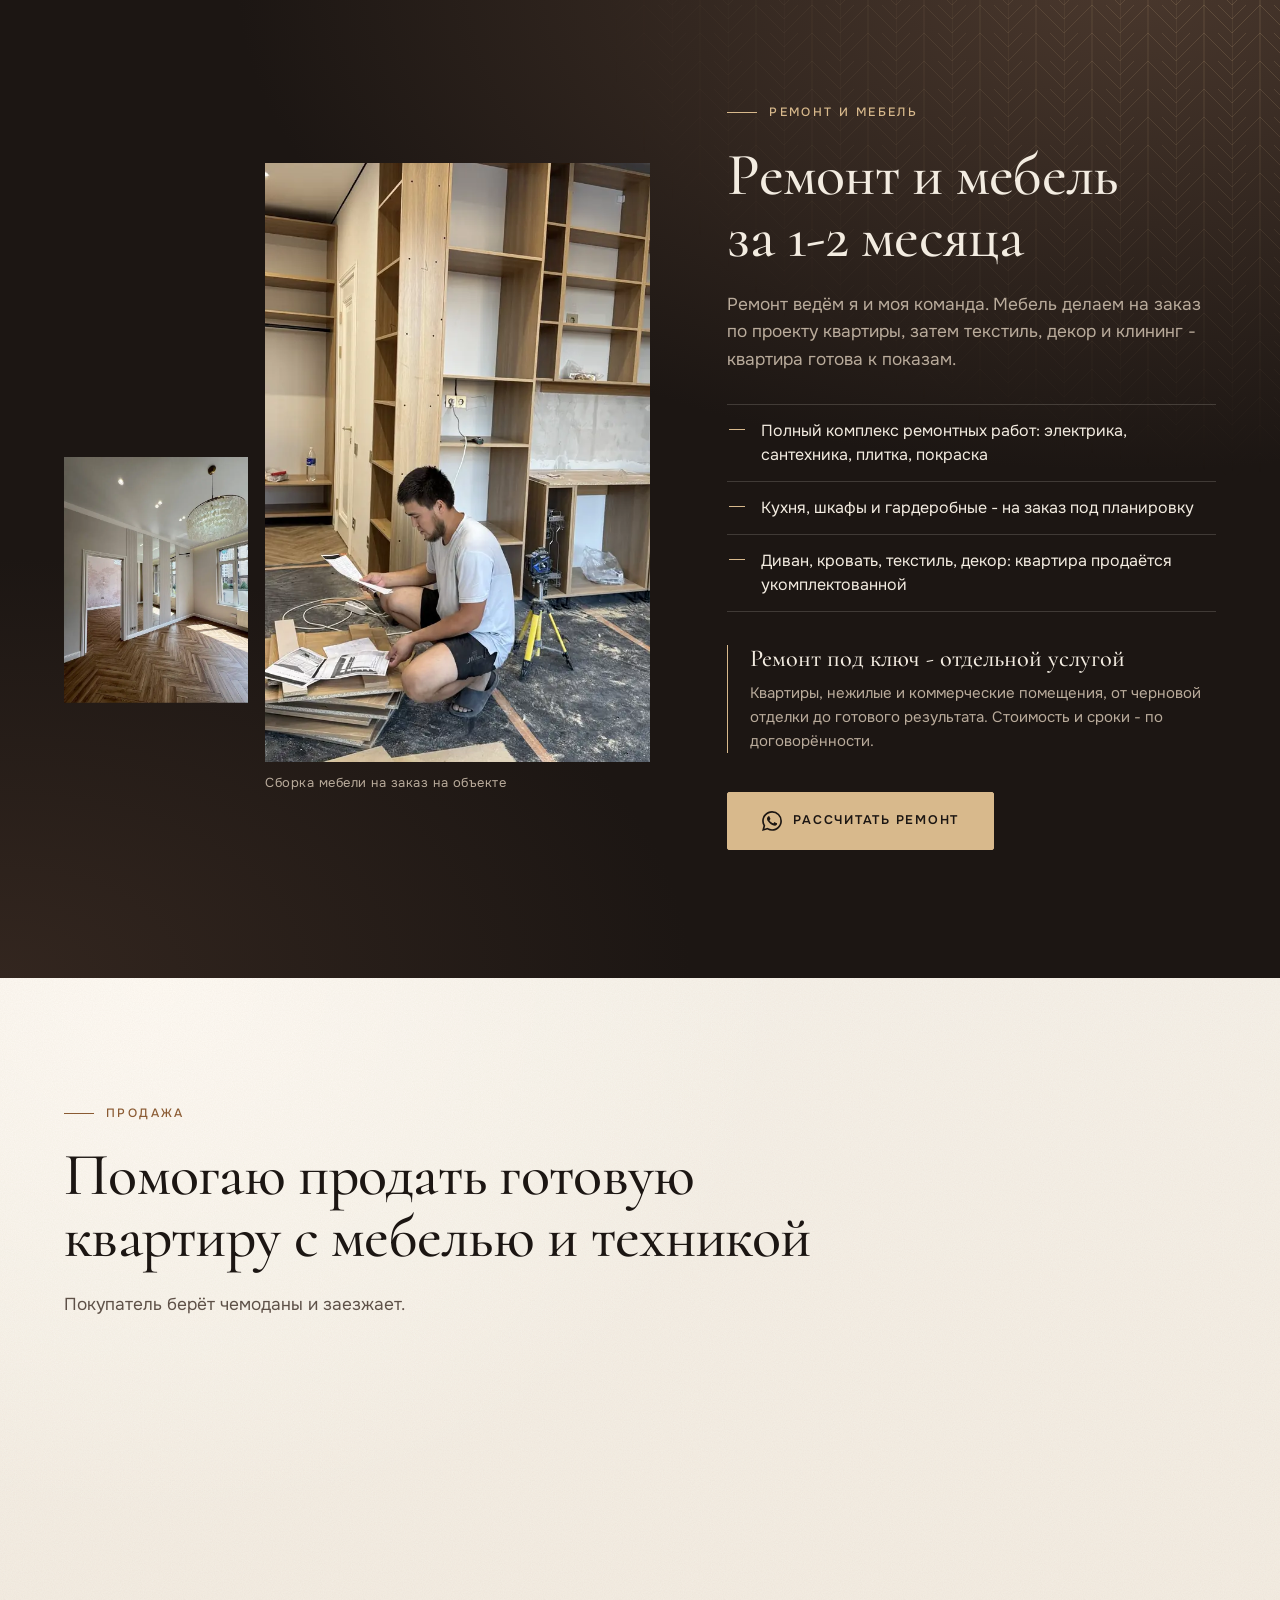
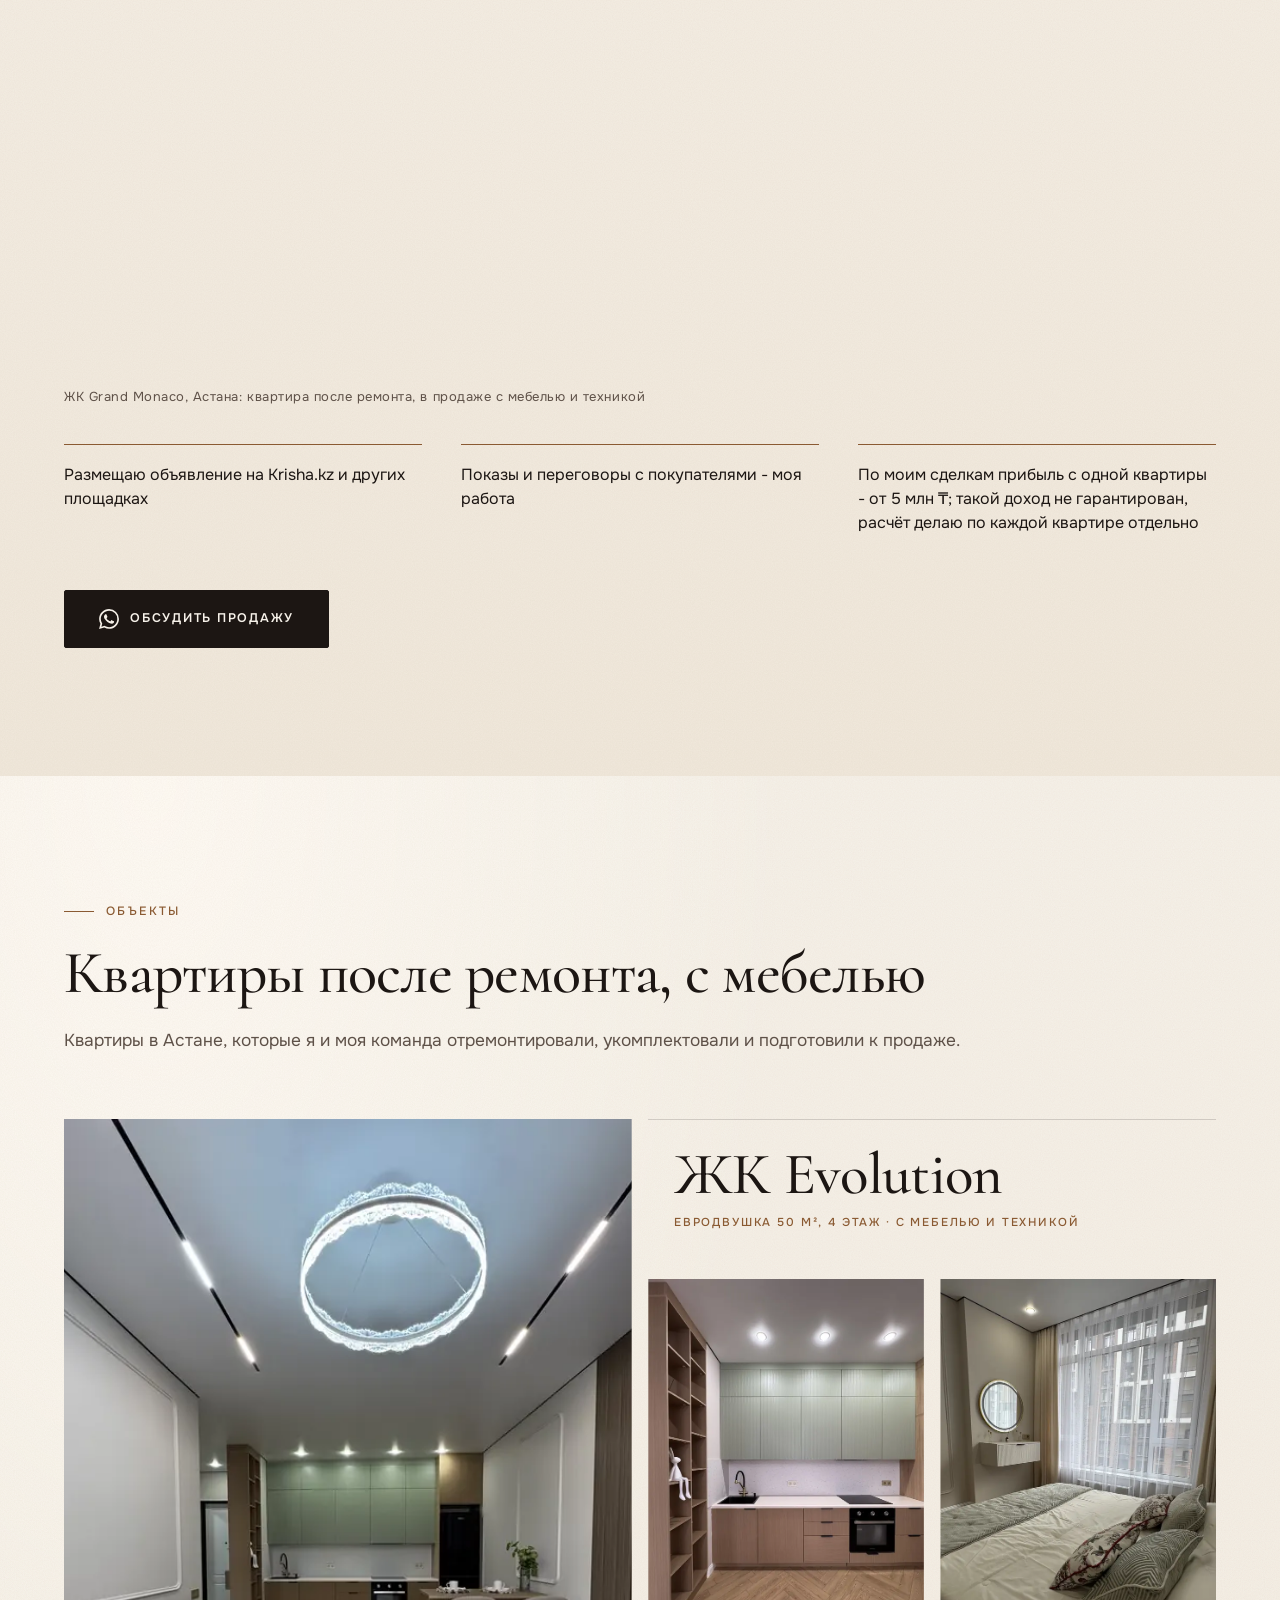
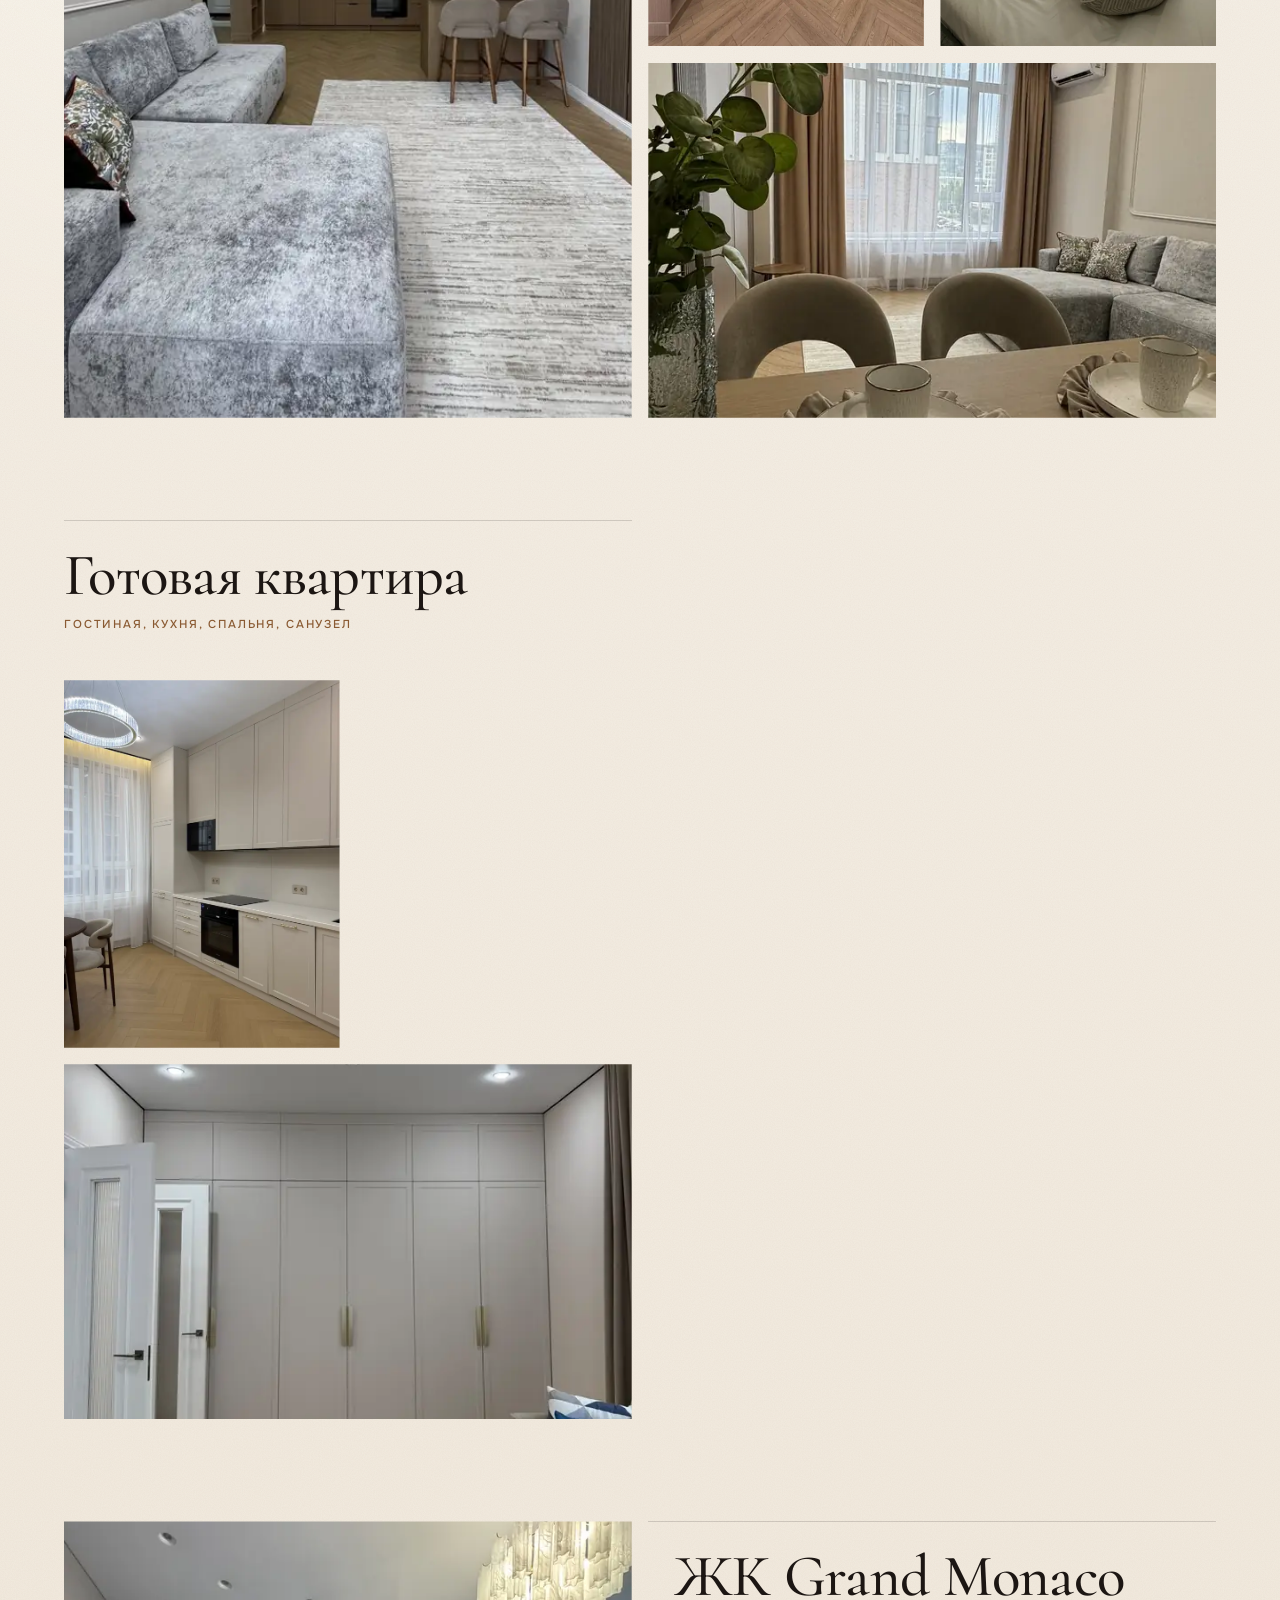
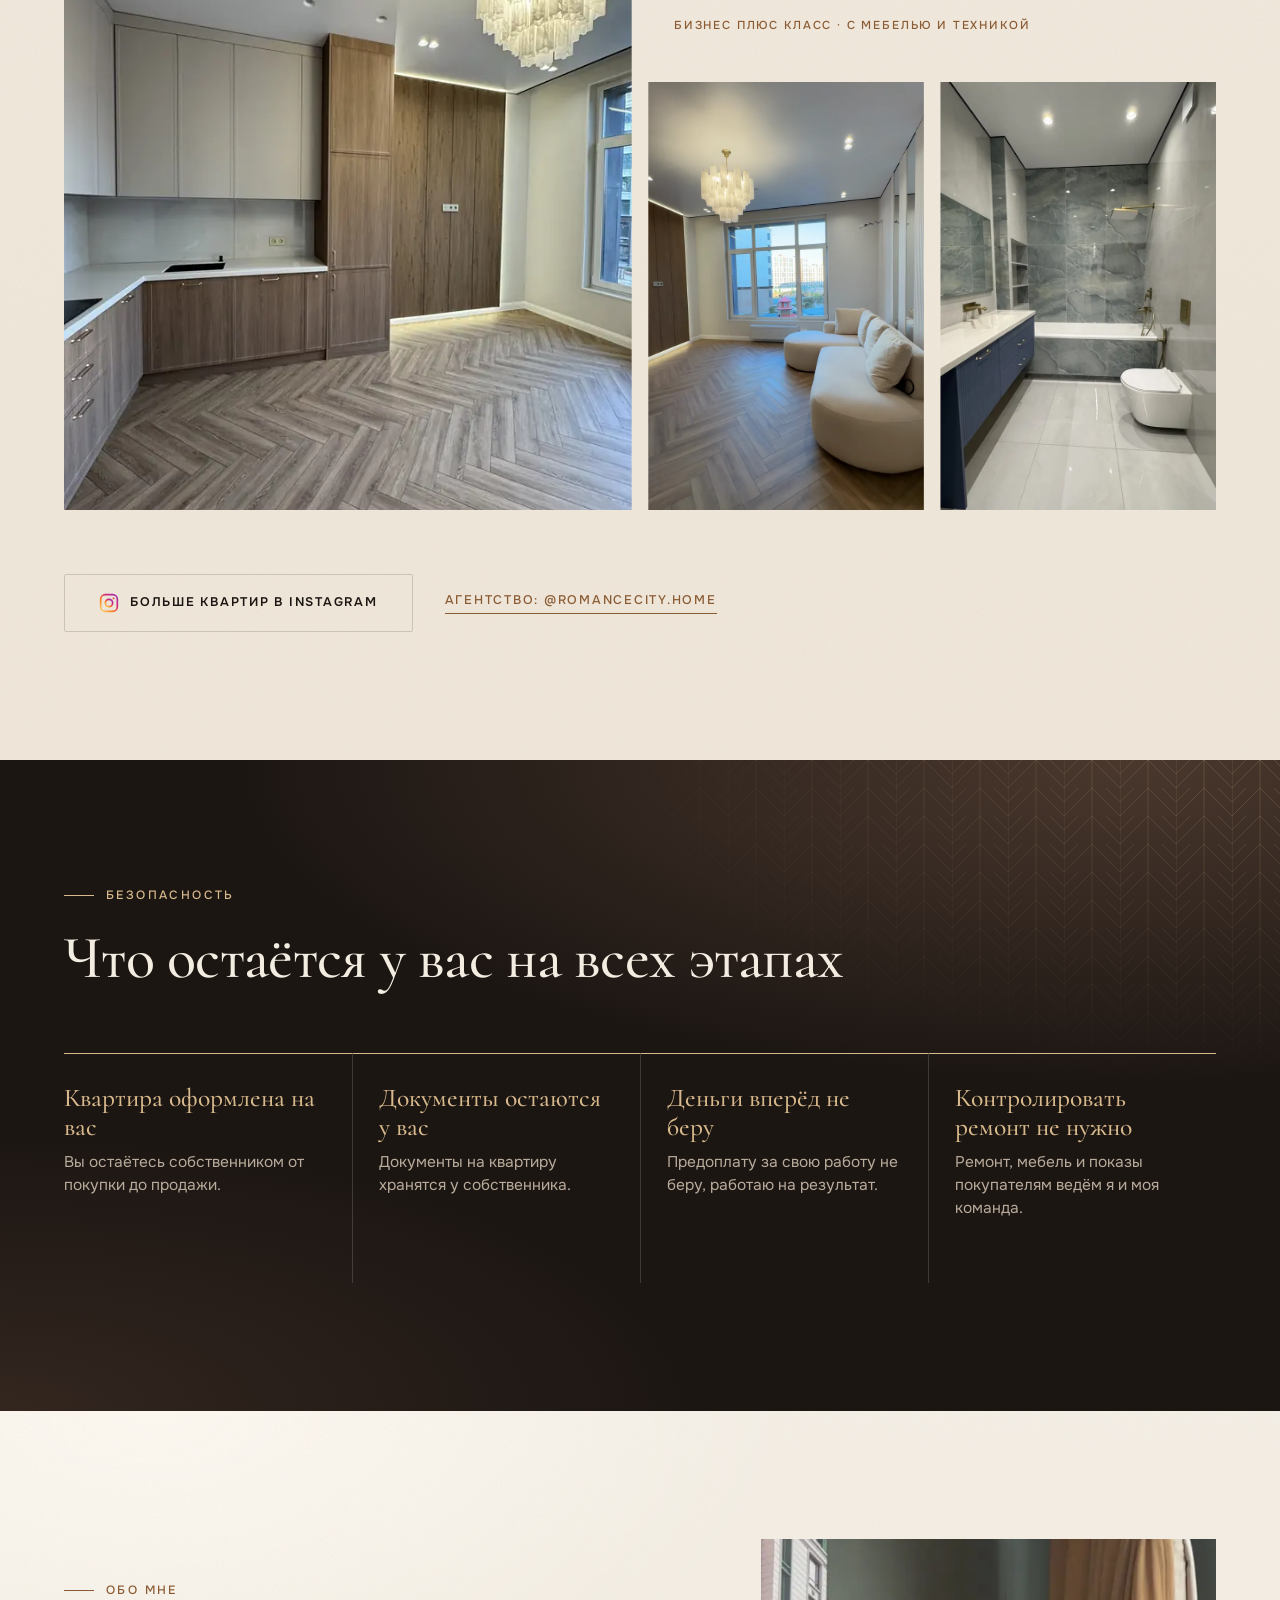
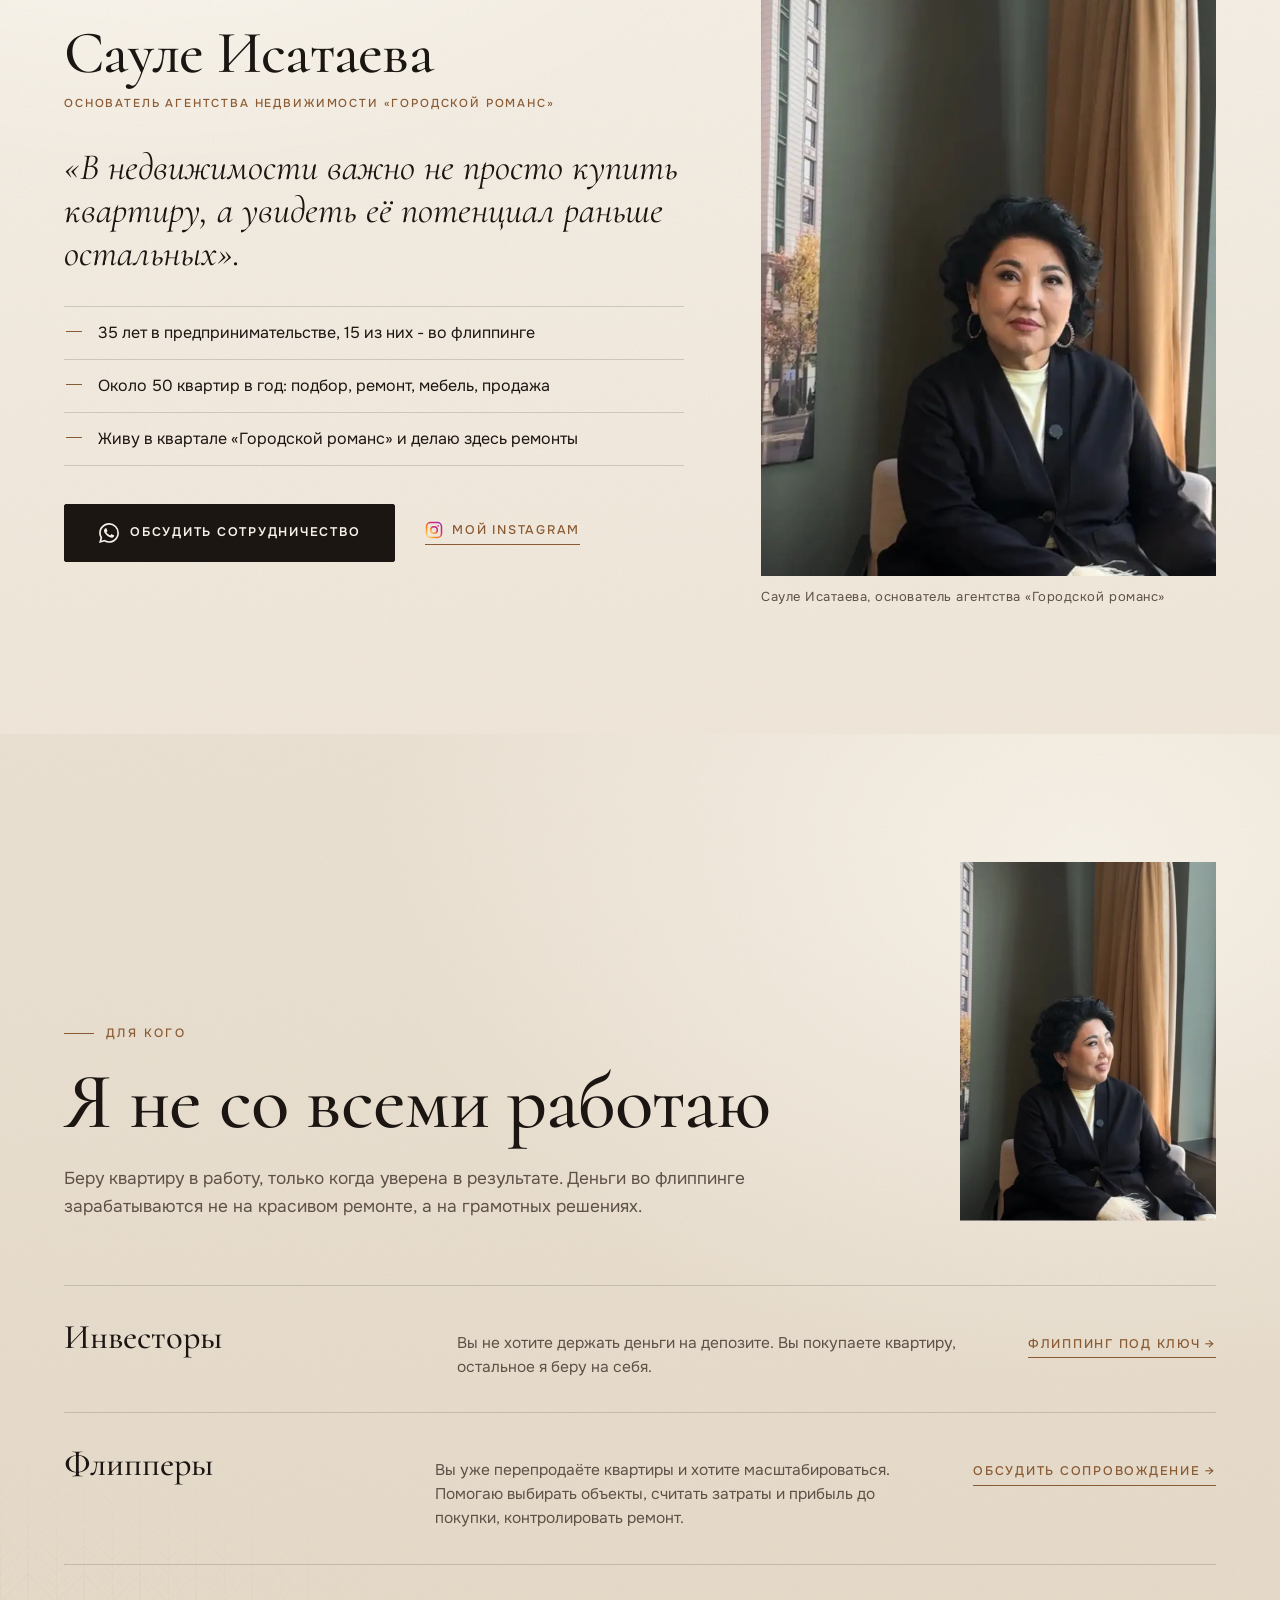
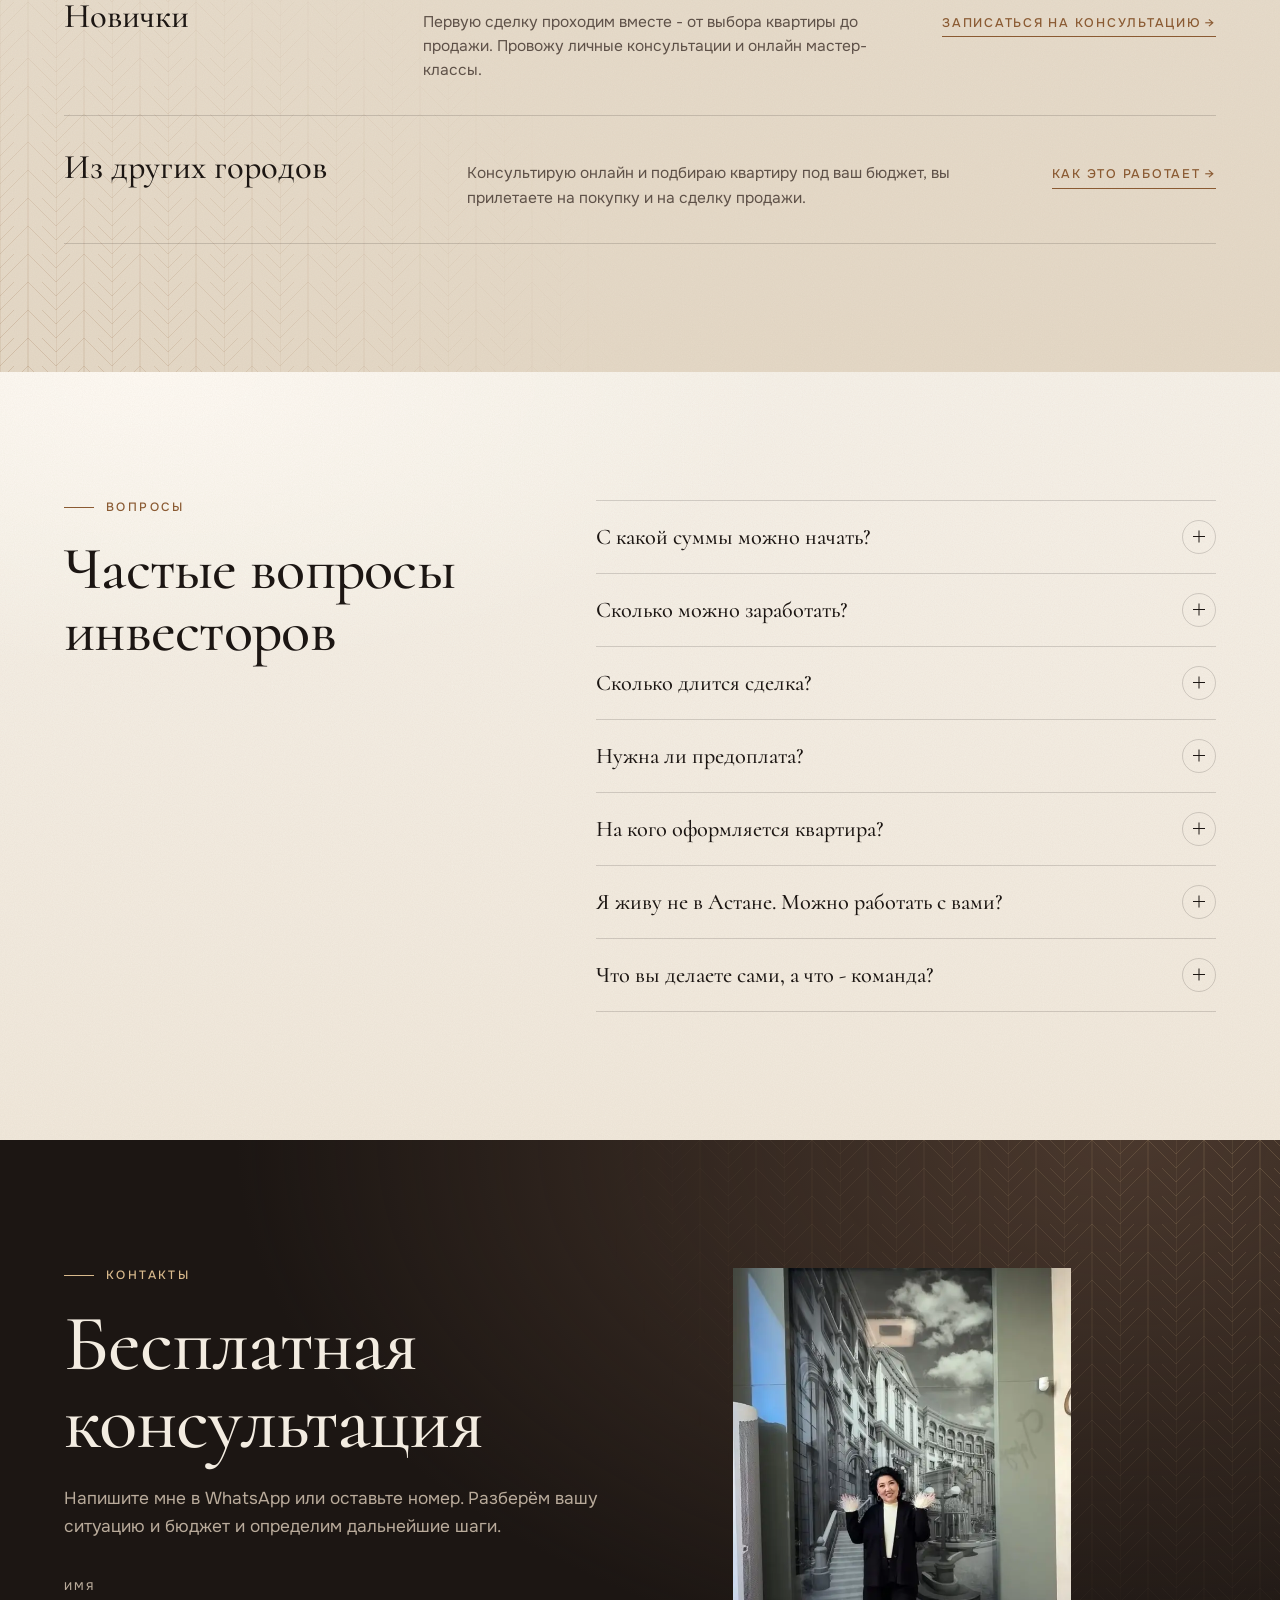
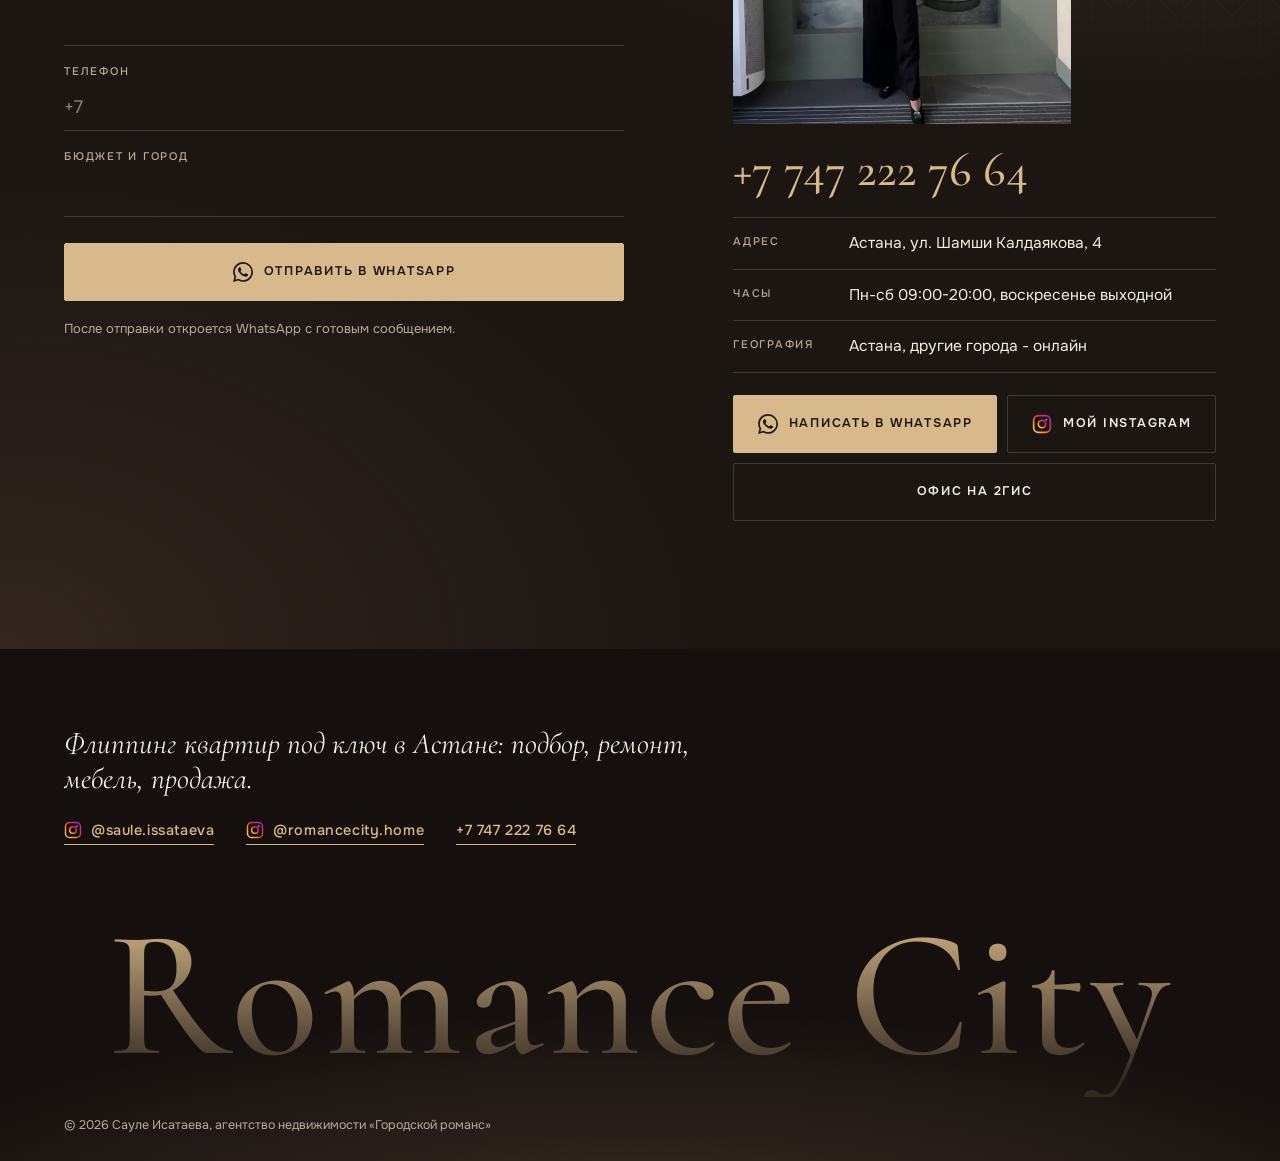
==== commit e9dd7af2: "Новая эстетика: эспрессо, слоновая кость и шампань, Cormorant и Onest, герой «три акта сделки»" ====
--- a/index.html
+++ b/index.html
@@ -9,7 +9,7 @@
 <link rel="canonical" href="https://songokura.github.io/romancecity/">
 <link rel="alternate" hreflang="ru" href="https://songokura.github.io/romancecity/">
 <link rel="alternate" hreflang="x-default" href="https://songokura.github.io/romancecity/">
-<meta name="theme-color" content="#8E1B35">
+<meta name="theme-color" content="#1C1613">
 <meta property="og:type" content="website">
 <meta property="og:locale" content="ru_RU">
 <meta property="og:site_name" content="Romance City">
@@ -26,11 +26,11 @@
 <link rel="apple-touch-icon" href="assets/apple-touch-icon.png?v=20261105-1">
 <link rel="preconnect" href="https://fonts.googleapis.com">
 <link rel="preconnect" href="https://fonts.gstatic.com" crossorigin>
-<link rel="stylesheet" href="https://fonts.googleapis.com/css2?family=Prata&family=Golos+Text:wght@400;500;600;700&display=swap" media="print" onload="this.media='all'">
-<noscript><link rel="stylesheet" href="https://fonts.googleapis.com/css2?family=Prata&family=Golos+Text:wght@400;500;600;700&display=swap"></noscript>
-<link rel="preload" as="image" fetchpriority="high" href="assets/photos/gm-06-960.webp" imagesrcset="assets/photos/gm-06-640.webp 640w, assets/photos/gm-06-960.webp 960w, assets/photos/gm-06-l.webp 1350w" imagesizes="(max-width:899px) 100vw, 19vw">
+<link rel="stylesheet" href="https://fonts.googleapis.com/css2?family=Cormorant:ital,wght@0,400;0,500;1,400;1,500&family=Onest:wght@400;500;600&display=swap" media="print" onload="this.media='all'">
+<noscript><link rel="stylesheet" href="https://fonts.googleapis.com/css2?family=Cormorant:ital,wght@0,400;0,500;1,400;1,500&family=Onest:wght@400;500;600&display=swap"></noscript>
+<link rel="preload" as="image" fetchpriority="high" href="assets/photos/gm-06-960.webp" imagesrcset="assets/photos/gm-06-640.webp 640w, assets/photos/gm-06-960.webp 960w, assets/photos/gm-06-l.webp 1350w" imagesizes="(max-width:999px) 72vw, 38vw">
 <script>document.documentElement.classList.add("js")</script>
-<link rel="stylesheet" href="styles.css?v=20261113-6">
+<link rel="stylesheet" href="styles.css?v=20261117-1">
 <script type="application/ld+json">
 {"@context":"https://schema.org","@type":["RealEstateAgent","LocalBusiness"],"name":"Romance City","alternateName":"Агентство недвижимости «Городской романс»","description":"Флиппинг квартир под ключ в Астане: подбор квартиры в новостройке, ремонт и мебель, помощь в поиске покупателя.","url":"https://songokura.github.io/romancecity/","image":"https://songokura.github.io/romancecity/assets/og-image.jpg","telephone":"+77472227664","founder":{"@type":"Person","name":"Сауле Исатаева"},"address":{"@type":"PostalAddress","streetAddress":"ул. Шамши Калдаякова, 4","addressLocality":"Астана","addressCountry":"KZ"},"areaServed":"KZ","openingHoursSpecification":[{"@type":"OpeningHoursSpecification","dayOfWeek":["Monday","Tuesday","Wednesday","Thursday","Friday","Saturday"],"opens":"09:00","closes":"20:00"}],"sameAs":["https://www.instagram.com/saule.issataeva","https://www.instagram.com/romancecity.home"]}
 </script>
@@ -90,33 +90,37 @@
 <main>
 
 <!-- ГЕРОЙ -->
-<section class="hero" id="top">
-  <div class="hero-txt">
-    <p class="kick l1" data-i18n="hero.kicker">Астана · флиппинг под ключ · с 2011 года</p>
-    <h1 class="h1 l2" id="h1" data-i18n="hero.t1">Флиппинг квартир <em>под&nbsp;ключ</em> в&nbsp;Астане</h1>
-    <p class="hero-lead l3" data-i18n="hero.lead2">Вы приходите всего два раза. Всё остальное делаем я и моя команда.</p>
+<section class="hero dark" id="top">
+  <div class="wrap hero-in">
+    <div class="hero-txt">
+      <p class="kick l1" data-i18n="hero.kicker">Астана · флиппинг под ключ · с 2011 года</p>
+      <h1 class="h1 l2" id="h1" data-i18n="hero.t1">Флиппинг квартир <em>под&nbsp;ключ</em> в&nbsp;Астане</h1>
+      <p class="hero-lead l3" data-i18n="hero.lead3">Для инвесторов: квартиры от 30&nbsp;млн&nbsp;₸. Вы приходите всего два раза, остальное делаем я и моя команда.</p>
+    </div>
+    <div class="hero-stage" id="heroStage">
+      <div class="acts" id="acts">
+        <div class="act" data-act="0" style="--sx:-6%"><div class="act-i"><img src="assets/photos/facade-01-480.webp" srcset="assets/photos/facade-01-480.webp 480w, assets/photos/facade-01-640.webp 640w, assets/photos/facade-01-l.webp 1012w" sizes="(max-width:999px) 72vw, 38vw" width="1012" height="1800" alt="Фасад жилого квартала «Городской романс» в Астане" data-i18n-alt="kak.a2" decoding="async"></div></div>
+        <div class="act" data-act="1" style="--sx:24%"><div class="act-i"><img src="assets/photos/reno-02-480.webp" srcset="assets/photos/reno-02-480.webp 480w, assets/photos/reno-02-640.webp 640w, assets/photos/reno-02-l.webp 1012w" sizes="(max-width:999px) 72vw, 38vw" width="1012" height="1800" alt="Мастер собирает мебель на заказ в квартире во время ремонта" data-i18n-alt="re.a1" decoding="async"></div></div>
+        <div class="act on" data-act="2"><div class="act-i"><img src="assets/photos/gm-06-960.webp" srcset="assets/photos/gm-06-640.webp 640w, assets/photos/gm-06-960.webp 960w, assets/photos/gm-06-l.webp 1350w" sizes="(max-width:999px) 72vw, 38vw" width="1350" height="1800" alt="Гостиная после ремонта в ЖК Grand Monaco: хрустальная люстра, светлый диван, паркет ёлочкой, большое окно" data-i18n-alt="hero.a1" fetchpriority="high" decoding="async"></div></div>
+      </div>
+      <ol class="deal" id="deal">
+        <li><button type="button" data-act="0" aria-pressed="false"><b data-i18n="hero.d1b">1-й визит</b><span data-i18n="hero.d1">Покупаете квартиру на своё имя</span></button></li>
+        <li><button type="button" data-act="1" aria-pressed="false"><b data-i18n="hero.d2b">1-2 месяца</b><span data-i18n="hero.d2">Ремонт и мебель без вашего участия</span></button></li>
+        <li class="on"><button type="button" data-act="2" aria-pressed="true"><b data-i18n="hero.d3b">2-й визит</b><span data-i18n="hero.d3">Сделка с покупателем, прибыль ваша</span></button></li>
+      </ol>
+    </div>
     <div class="hero-cta l4">
       <a class="btn" href="https://wa.me/77472227664" data-wa="hero" target="_blank" rel="noopener"><svg width="19" height="19" aria-hidden="true"><use href="#ic-wa"/></svg><span data-i18n="hero.cta1">Получить расчёт в WhatsApp</span></a>
+    </div>
+    <div class="hero-more l4">
       <a class="btn btn-o hero-how" href="#kak"><span data-i18n="hero.cta2">Как это работает</span><svg width="18" height="18" aria-hidden="true"><use href="#ic-arr"/></svg></a>
-    </div>
-    <ol class="deal l4">
-      <li><b data-i18n="hero.d1b">1-й визит</b><span data-i18n="hero.d1">Покупаете квартиру на своё имя</span></li>
-      <li><b data-i18n="hero.d2b">1-2 месяца</b><span data-i18n="hero.d2">Ремонт и мебель без вашего участия</span></li>
-      <li><b data-i18n="hero.d3b">2-й визит</b><span data-i18n="hero.d3">Сделка с покупателем, прибыль ваша</span></li>
-    </ol>
-    <a class="lnk hero-ig l4" href="https://www.instagram.com/saule.issataeva" target="_blank" rel="noopener"><svg width="18" height="18" aria-hidden="true"><use href="#ic-ig"/></svg><span data-i18n="hero.ig">Мои квартиры в Instagram →</span></a>
-  </div>
-  <div class="hero-gal" id="heroGal">
-    <figure class="hg on"><img src="assets/photos/gm-06-960.webp" srcset="assets/photos/gm-06-640.webp 640w, assets/photos/gm-06-960.webp 960w, assets/photos/gm-06-l.webp 1350w" sizes="(max-width:899px) 100vw, 19vw" width="1350" height="1800" alt="Гостиная после ремонта в ЖК Grand Monaco: хрустальная люстра, светлый диван, паркет ёлочкой, большое окно" data-i18n-alt="hero.a1" fetchpriority="high" decoding="async"><figcaption data-i18n="hero.c1">Гостиная</figcaption></figure>
-    <figure class="hg"><img src="assets/photos/gm-02-960.webp" srcset="assets/photos/gm-02-640.webp 640w, assets/photos/gm-02-960.webp 960w, assets/photos/gm-02-l.webp 1350w" sizes="(max-width:899px) 100vw, 19vw" width="1350" height="1800" alt="Кухня с встроенной техникой в ЖК Grand Monaco, паркет ёлочкой" data-i18n-alt="hero.a2" fetchpriority="high" decoding="async"><figcaption data-i18n="hero.c2">Кухня</figcaption></figure>
-    <figure class="hg"><img src="assets/photos/gm-01-960.webp" srcset="assets/photos/gm-01-640.webp 640w, assets/photos/gm-01-960.webp 960w, assets/photos/gm-01-l.webp 1350w" sizes="(max-width:899px) 100vw, 19vw" width="1350" height="1800" alt="Спальня с окном во двор в ЖК Grand Monaco" data-i18n-alt="hero.a3" fetchpriority="high" decoding="async"><figcaption data-i18n="hero.c3">Спальня</figcaption></figure>
-    <div class="hg-bars" aria-hidden="true"><i class="on"></i><i></i><i></i></div>
-    <span class="hero-cap" data-i18n="hero.cap">ЖК Grand Monaco, Астана</span>
+      <a class="lnk hero-ig" href="https://www.instagram.com/saule.issataeva" target="_blank" rel="noopener"><svg width="18" height="18" aria-hidden="true"><use href="#ic-ig"/></svg><span data-i18n="hero.ig">Мои квартиры в Instagram →</span></a>
+    </div>
   </div>
 </section>
 
 <!-- ФАКТЫ -->
-<section class="facts" aria-label="Коротко" data-i18n-aria="facts.aria">
+<section class="facts dark" aria-label="Коротко" data-i18n-aria="facts.aria">
   <div class="wrap facts-in">
     <div class="fact" data-rv><b data-i18n="f1.n">15&nbsp;лет</b><span data-i18n="f1.t">во флиппинге, с&nbsp;2011&nbsp;года</span></div>
     <div class="fact" data-rv><b data-i18n="f2.n">около&nbsp;50</b><span data-i18n="f2.t">квартир в год</span></div>
@@ -126,7 +130,7 @@
 </section>
 
 <!-- КАК ЭТО РАБОТАЕТ -->
-<section class="kak sec-blue" id="kak">
+<section class="kak sand" id="kak">
   <div class="wrap">
     <header class="sh">
       <h2 class="h2" data-split data-i18n="kak.h">Как это работает</h2>
@@ -134,15 +138,13 @@
     </header>
     <div class="kak-grid">
       <div class="kak-photo" aria-hidden="true">
-        <div class="pp pp-white kak-pp">
-          <div class="kak-stack" id="kakStack">
+        <div class="kak-stack" id="kakStack">
             <img class="on" src="assets/photos/saule-08-640.webp" srcset="assets/photos/saule-08-640.webp 640w, assets/photos/saule-08-l.webp 850w" sizes="(min-width:900px) 34vw, 1px" alt="" loading="lazy" decoding="async">
             <img src="assets/photos/facade-01-640.webp" srcset="assets/photos/facade-01-640.webp 640w, assets/photos/facade-01-l.webp 1012w" sizes="(min-width:900px) 34vw, 1px" alt="" loading="lazy" decoding="async">
             <img src="assets/photos/reno-01-640.webp" srcset="assets/photos/reno-01-640.webp 640w, assets/photos/reno-01-l.webp 1012w" sizes="(min-width:900px) 34vw, 1px" alt="" loading="lazy" decoding="async">
             <img src="assets/photos/gm-02-640.webp" srcset="assets/photos/gm-02-640.webp 640w, assets/photos/gm-02-l.webp 1350w" sizes="(min-width:900px) 34vw, 1px" alt="" loading="lazy" decoding="async">
             <img src="assets/photos/evo-01-640.webp" srcset="assets/photos/evo-01-640.webp 640w, assets/photos/evo-01-l.webp 1350w" sizes="(min-width:900px) 34vw, 1px" alt="" loading="lazy" decoding="async">
             <img src="assets/photos/apt3-02-640.webp" srcset="assets/photos/apt3-02-640.webp 640w, assets/photos/apt3-02-l.webp 1200w" sizes="(min-width:900px) 34vw, 1px" alt="" loading="lazy" decoding="async">
-          </div>
         </div>
       </div>
       <ol class="steps" id="steps">
@@ -198,26 +200,26 @@
     </div>
     <div class="duo-p clu">
       <figure class="fr clu-a">
-        <div class="pp" data-pp data-to=".18"><div class="pp-win"><img src="assets/photos/facade-02-640.webp" srcset="assets/photos/facade-02-640.webp 640w, assets/photos/facade-02-l.webp 1350w" sizes="(min-width:900px) 30vw, 62vw" alt="Двор жилого квартала «Городской романс» в Астане" data-i18n-alt="pb.a1" loading="lazy" decoding="async"></div></div>
+        <div class="ph"><img src="assets/photos/facade-02-640.webp" srcset="assets/photos/facade-02-640.webp 640w, assets/photos/facade-02-l.webp 1350w" sizes="(min-width:900px) 30vw, 62vw" alt="Двор жилого квартала «Городской романс» в Астане" data-i18n-alt="pb.a1" loading="lazy" decoding="async"></div>
         <figcaption data-i18n="pb.cap">Квартал «Городской романс», Астана</figcaption>
       </figure>
       <figure class="fr clu-b">
-        <div class="pp" data-pp data-to=".18"><div class="pp-win"><img src="assets/photos/empty-09-640.webp" srcset="assets/photos/empty-09-640.webp 640w, assets/photos/empty-09-l.webp 960w" sizes="(min-width:900px) 16vw, 32vw" alt="Комната после ремонта, до мебели: большое окно с видом на двор квартала" data-i18n-alt="pb.a2" loading="lazy" decoding="async"></div></div>
+        <div class="ph"><img src="assets/photos/empty-09-640.webp" srcset="assets/photos/empty-09-640.webp 640w, assets/photos/empty-09-l.webp 960w" sizes="(min-width:900px) 16vw, 32vw" alt="Комната после ремонта, до мебели: большое окно с видом на двор квартала" data-i18n-alt="pb.a2" loading="lazy" decoding="async"></div>
       </figure>
     </div>
   </div>
 </section>
 
 <!-- РЕМОНТ -->
-<section class="duo duo-rev sec-bordo" id="remont">
+<section class="duo duo-rev dark" id="remont">
   <div class="wrap duo-in">
     <div class="duo-p clu">
       <figure class="fr clu-a">
-        <div class="pp pp-blue" data-pp data-to=".18" style="--ar:9/14"><div class="pp-win"><img src="assets/photos/reno-02-640.webp" srcset="assets/photos/reno-02-640.webp 640w, assets/photos/reno-02-l.webp 1012w" sizes="(min-width:900px) 30vw, 62vw" alt="Мастер собирает мебель на заказ в квартире во время ремонта" data-i18n-alt="re.a1" loading="lazy" decoding="async"></div></div>
+        <div class="ph" style="--ar:9/14"><img src="assets/photos/reno-02-640.webp" srcset="assets/photos/reno-02-640.webp 640w, assets/photos/reno-02-l.webp 1012w" sizes="(min-width:900px) 30vw, 62vw" alt="Мастер собирает мебель на заказ в квартире во время ремонта" data-i18n-alt="re.a1" loading="lazy" decoding="async"></div>
         <figcaption data-i18n="re.cap">Сборка мебели на заказ на объекте</figcaption>
       </figure>
       <figure class="fr clu-b">
-        <div class="pp pp-blue" data-pp data-to=".18"><div class="pp-win"><img src="assets/photos/empty-07-640.webp" srcset="assets/photos/empty-07-640.webp 640w, assets/photos/empty-07-l.webp 960w" sizes="(min-width:900px) 16vw, 32vw" alt="Гостиная после ремонта, до мебели: паркет ёлочкой, хрустальная люстра" data-i18n-alt="re.a2" loading="lazy" decoding="async"></div></div>
+        <div class="ph"><img src="assets/photos/empty-07-640.webp" srcset="assets/photos/empty-07-640.webp 640w, assets/photos/empty-07-l.webp 960w" sizes="(min-width:900px) 16vw, 32vw" alt="Гостиная после ремонта, до мебели: паркет ёлочкой, хрустальная люстра" data-i18n-alt="re.a2" loading="lazy" decoding="async"></div>
       </figure>
     </div>
     <div class="duo-t">
@@ -233,7 +235,7 @@
         <h3 data-i18n="re.sh">Ремонт под ключ - отдельной услугой</h3>
         <p data-i18n="re.sep">Квартиры, нежилые и коммерческие помещения, от черновой отделки до готового результата. Стоимость и сроки - по договорённости.</p>
       </div>
-      <a class="btn btn-blue" data-rv href="https://wa.me/77472227664" data-wa="remont" target="_blank" rel="noopener"><svg width="20" height="20" aria-hidden="true"><use href="#ic-wa"/></svg><span data-i18n="re.btn">Рассчитать ремонт</span></a>
+      <a class="btn" data-rv href="https://wa.me/77472227664" data-wa="remont" target="_blank" rel="noopener"><svg width="20" height="20" aria-hidden="true"><use href="#ic-wa"/></svg><span data-i18n="re.btn">Рассчитать ремонт</span></a>
     </div>
   </div>
 </section>
@@ -247,9 +249,9 @@
       <p class="lead" data-i18n="pr.lead">Покупатель берёт чемоданы и заезжает.</p>
     </header>
     <div class="trip-row">
-      <div class="trip-c" style="--a:46%;--b:11%"><img src="assets/photos/gm-07-640.webp" srcset="assets/photos/gm-07-640.webp 640w, assets/photos/gm-07-l.webp 1350w" sizes="(min-width:900px) 34vw, 100vw" alt="Кухня-гостиная в ЖК Grand Monaco: хрустальная люстра, фасады до потолка" data-i18n-alt="pr.a1" loading="lazy" decoding="async"></div>
-      <div class="trip-c" style="--a:46%;--b:11%"><img src="assets/photos/gm-01-640.webp" srcset="assets/photos/gm-01-640.webp 640w, assets/photos/gm-01-l.webp 1350w" sizes="(min-width:900px) 34vw, 100vw" alt="Спальня в ЖК Grand Monaco: кровать с мягким изголовьем, окно во двор" data-i18n-alt="pr.a2" loading="lazy" decoding="async"></div>
-      <div class="trip-c" style="--a:46%;--b:11%"><img src="assets/photos/gm-03-640.webp" srcset="assets/photos/gm-03-640.webp 640w, assets/photos/gm-03-l.webp 1350w" sizes="(min-width:900px) 34vw, 100vw" alt="Санузел в ЖК Grand Monaco: плитка под мрамор, синяя тумба, ванна" data-i18n-alt="pr.a3" loading="lazy" decoding="async"></div>
+      <div class="trip-c ph" data-par="-5"><img src="assets/photos/gm-07-640.webp" srcset="assets/photos/gm-07-640.webp 640w, assets/photos/gm-07-l.webp 1350w" sizes="(min-width:900px) 34vw, 100vw" alt="Кухня-гостиная в ЖК Grand Monaco: хрустальная люстра, фасады до потолка" data-i18n-alt="pr.a1" loading="lazy" decoding="async"></div>
+      <div class="trip-c ph" data-par="5"><img src="assets/photos/gm-01-640.webp" srcset="assets/photos/gm-01-640.webp 640w, assets/photos/gm-01-l.webp 1350w" sizes="(min-width:900px) 34vw, 100vw" alt="Спальня в ЖК Grand Monaco: кровать с мягким изголовьем, окно во двор" data-i18n-alt="pr.a2" loading="lazy" decoding="async"></div>
+      <div class="trip-c ph" data-par="-9"><img src="assets/photos/gm-03-640.webp" srcset="assets/photos/gm-03-640.webp 640w, assets/photos/gm-03-l.webp 1350w" sizes="(min-width:900px) 34vw, 100vw" alt="Санузел в ЖК Grand Monaco: плитка под мрамор, синяя тумба, ванна" data-i18n-alt="pr.a3" loading="lazy" decoding="async"></div>
     </div>
   </div>
   <div class="wrap trip-foot">
@@ -277,10 +279,10 @@
         <h3 class="sp-h" data-split data-i18n="ob.c1a">ЖК Evolution</h3>
         <p data-rv data-i18n="ob.c1b">евродвушка 50&nbsp;м², 4&nbsp;этаж · с мебелью и техникой</p>
       </div>
-      <figure class="fr f1"><div class="pp" data-pp data-to="0"><div class="pp-win"><img src="assets/photos/evo-02-640.webp" srcset="assets/photos/evo-02-640.webp 640w, assets/photos/evo-02-l.webp 1350w" sizes="(min-width:760px) 46vw, 92vw" alt="Кухня-гостиная после ремонта в ЖК Evolution: люстра-кольцо, серый диван" data-i18n-alt="ob.e0" loading="lazy" decoding="async"></div></div></figure>
-      <figure class="fr f2"><div class="pp" data-pp data-to=".2"><div class="pp-win"><img src="assets/photos/evo-04-640.webp" srcset="assets/photos/evo-04-640.webp 640w, assets/photos/evo-04-l.webp 1350w" sizes="(min-width:760px) 22vw, 45vw" alt="Кухня в ЖК Evolution: мятные фасады, встроенная техника, паркет ёлочкой" data-i18n-alt="ob.e1" loading="lazy" decoding="async"></div></div></figure>
-      <figure class="fr f3"><div class="pp" data-pp data-to=".2"><div class="pp-win"><img src="assets/photos/evo-06-640.webp" srcset="assets/photos/evo-06-640.webp 640w, assets/photos/evo-06-l.webp 1350w" sizes="(min-width:760px) 15vw, 45vw" alt="Спальня в ЖК Evolution: зелёное изголовье, шкаф до потолка" data-i18n-alt="ob.e3" loading="lazy" decoding="async"></div></div></figure>
-      <figure class="fr f4"><div class="pp" data-pp data-to=".2" style="--ar:16/10"><div class="pp-win"><img src="assets/photos/evo-09-640.webp" srcset="assets/photos/evo-09-640.webp 640w, assets/photos/evo-09-l.webp 1350w" sizes="(min-width:760px) 22vw, 60vw" alt="Столовая в ЖК Evolution: накрытый стол, люстра-кольцо, светлый диван" data-i18n-alt="ob.e4" loading="lazy" decoding="async"></div></div></figure>
+      <figure class="fr f1"><div class="ph"><img src="assets/photos/evo-02-640.webp" srcset="assets/photos/evo-02-640.webp 640w, assets/photos/evo-02-l.webp 1350w" sizes="(min-width:760px) 46vw, 92vw" alt="Кухня-гостиная после ремонта в ЖК Evolution: люстра-кольцо, серый диван" data-i18n-alt="ob.e0" loading="lazy" decoding="async"></div></figure>
+      <figure class="fr f2"><div class="ph"><img src="assets/photos/evo-04-640.webp" srcset="assets/photos/evo-04-640.webp 640w, assets/photos/evo-04-l.webp 1350w" sizes="(min-width:760px) 22vw, 45vw" alt="Кухня в ЖК Evolution: мятные фасады, встроенная техника, паркет ёлочкой" data-i18n-alt="ob.e1" loading="lazy" decoding="async"></div></figure>
+      <figure class="fr f3"><div class="ph"><img src="assets/photos/evo-06-640.webp" srcset="assets/photos/evo-06-640.webp 640w, assets/photos/evo-06-l.webp 1350w" sizes="(min-width:760px) 15vw, 45vw" alt="Спальня в ЖК Evolution: зелёное изголовье, шкаф до потолка" data-i18n-alt="ob.e3" loading="lazy" decoding="async"></div></figure>
+      <figure class="fr f4"><div class="ph" style="--ar:16/10"><img src="assets/photos/evo-09-640.webp" srcset="assets/photos/evo-09-640.webp 640w, assets/photos/evo-09-l.webp 1350w" sizes="(min-width:760px) 22vw, 60vw" alt="Столовая в ЖК Evolution: накрытый стол, люстра-кольцо, светлый диван" data-i18n-alt="ob.e4" loading="lazy" decoding="async"></div></figure>
     </article>
 
     <article class="sp sp-b">
@@ -288,10 +290,10 @@
         <h3 class="sp-h" data-split data-i18n="ob.c3a">Готовая квартира</h3>
         <p data-rv data-i18n="ob.c3b">гостиная, кухня, спальня, санузел</p>
       </div>
-      <figure class="fr f1"><div class="pp" data-pp data-to="0"><div class="pp-win"><img src="assets/photos/apt3-04-640.webp" srcset="assets/photos/apt3-04-640.webp 640w, assets/photos/apt3-04-l.webp 1200w" sizes="(min-width:760px) 46vw, 92vw" alt="Спальня готовой квартиры: кровать с голубым текстилем, обои с рисунком" data-i18n-alt="ob.t1" loading="lazy" decoding="async"></div></div></figure>
-      <figure class="fr f2"><div class="pp" data-pp data-to=".2"><div class="pp-win"><img src="assets/photos/apt3-03-640.webp" srcset="assets/photos/apt3-03-640.webp 640w, assets/photos/apt3-03-l.webp 1200w" sizes="(min-width:760px) 15vw, 45vw" alt="Кухня готовой квартиры: белые фасады, встроенная техника" data-i18n-alt="ob.t2" loading="lazy" decoding="async"></div></div></figure>
-      <figure class="fr f3"><div class="pp" data-pp data-to=".2"><div class="pp-win"><img src="assets/photos/apt3-07-640.webp" srcset="assets/photos/apt3-07-640.webp 640w, assets/photos/apt3-07-l.webp 1200w" sizes="(min-width:760px) 22vw, 45vw" alt="Санузел готовой квартиры: плитка в шахматном порядке, зелёная тумба" data-i18n-alt="ob.t3" loading="lazy" decoding="async"></div></div></figure>
-      <figure class="fr f4"><div class="pp" data-pp data-to=".2" style="--ar:16/10"><div class="pp-win"><img src="assets/photos/apt3-01-640.webp" srcset="assets/photos/apt3-01-640.webp 640w, assets/photos/apt3-01-l.webp 1200w" sizes="(min-width:760px) 22vw, 60vw" alt="Гостиная готовой квартиры: шкафы до потолка, хрустальная люстра" data-i18n-alt="ob.t4" loading="lazy" decoding="async"></div></div></figure>
+      <figure class="fr f1"><div class="ph"><img src="assets/photos/apt3-04-640.webp" srcset="assets/photos/apt3-04-640.webp 640w, assets/photos/apt3-04-l.webp 1200w" sizes="(min-width:760px) 46vw, 92vw" alt="Спальня готовой квартиры: кровать с голубым текстилем, обои с рисунком" data-i18n-alt="ob.t1" loading="lazy" decoding="async"></div></figure>
+      <figure class="fr f2"><div class="ph"><img src="assets/photos/apt3-03-640.webp" srcset="assets/photos/apt3-03-640.webp 640w, assets/photos/apt3-03-l.webp 1200w" sizes="(min-width:760px) 15vw, 45vw" alt="Кухня готовой квартиры: белые фасады, встроенная техника" data-i18n-alt="ob.t2" loading="lazy" decoding="async"></div></figure>
+      <figure class="fr f3"><div class="ph"><img src="assets/photos/apt3-07-640.webp" srcset="assets/photos/apt3-07-640.webp 640w, assets/photos/apt3-07-l.webp 1200w" sizes="(min-width:760px) 22vw, 45vw" alt="Санузел готовой квартиры: плитка в шахматном порядке, зелёная тумба" data-i18n-alt="ob.t3" loading="lazy" decoding="async"></div></figure>
+      <figure class="fr f4"><div class="ph" style="--ar:16/10"><img src="assets/photos/apt3-01-640.webp" srcset="assets/photos/apt3-01-640.webp 640w, assets/photos/apt3-01-l.webp 1200w" sizes="(min-width:760px) 22vw, 60vw" alt="Гостиная готовой квартиры: шкафы до потолка, хрустальная люстра" data-i18n-alt="ob.t4" loading="lazy" decoding="async"></div></figure>
     </article>
 
     <article class="sp sp-c">
@@ -299,9 +301,9 @@
         <h3 class="sp-h" data-split data-i18n="ob.c2a">ЖК Grand Monaco</h3>
         <p data-rv data-i18n="ob.c2b">бизнес плюс класс · с мебелью и техникой</p>
       </div>
-      <figure class="fr f1"><div class="pp" data-pp data-to="0"><div class="pp-win"><img src="assets/photos/gm-05-640.webp" srcset="assets/photos/gm-05-640.webp 640w, assets/photos/gm-05-l.webp 1350w" sizes="(min-width:760px) 38vw, 92vw" alt="Кухня-гостиная в ЖК Grand Monaco: хрустальная люстра, кухня на заказ, паркет ёлочкой" data-i18n-alt="ob.g1" loading="lazy" decoding="async"></div></div></figure>
-      <figure class="fr f2"><div class="pp" data-pp data-to=".2"><div class="pp-win"><video id="gmLoop" muted loop playsinline preload="none" poster="assets/gm-poster.webp" data-src="assets/gm-loop.mp4" aria-label="Обзор квартиры в ЖК Grand Monaco" data-i18n-aria="ob.v"></video></div></div></figure>
-      <figure class="fr f3"><div class="pp" data-pp data-to=".2"><div class="pp-win"><img src="assets/photos/gm-04-640.webp" srcset="assets/photos/gm-04-640.webp 640w, assets/photos/gm-04-l.webp 1012w" sizes="(min-width:760px) 15vw, 45vw" alt="Санузел в ЖК Grand Monaco: плитка под мрамор, синяя тумба" data-i18n-alt="ob.g3" loading="lazy" decoding="async"></div></div></figure>
+      <figure class="fr f1"><div class="ph"><img src="assets/photos/gm-05-640.webp" srcset="assets/photos/gm-05-640.webp 640w, assets/photos/gm-05-l.webp 1350w" sizes="(min-width:760px) 38vw, 92vw" alt="Кухня-гостиная в ЖК Grand Monaco: хрустальная люстра, кухня на заказ, паркет ёлочкой" data-i18n-alt="ob.g1" loading="lazy" decoding="async"></div></figure>
+      <figure class="fr f2"><div class="ph"><video id="gmLoop" muted loop playsinline preload="none" poster="assets/gm-poster.webp" data-src="assets/gm-loop.mp4" aria-label="Обзор квартиры в ЖК Grand Monaco" data-i18n-aria="ob.v"></video></div></figure>
+      <figure class="fr f3"><div class="ph"><img src="assets/photos/gm-04-640.webp" srcset="assets/photos/gm-04-640.webp 640w, assets/photos/gm-04-l.webp 1012w" sizes="(min-width:760px) 15vw, 45vw" alt="Санузел в ЖК Grand Monaco: плитка под мрамор, синяя тумба" data-i18n-alt="ob.g3" loading="lazy" decoding="async"></div></figure>
     </article>
 
     <div class="obj-ig" data-rv>
@@ -312,7 +314,7 @@
 </section>
 
 <!-- БЕЗОПАСНОСТЬ -->
-<section class="bez" id="bezopasnost">
+<section class="bez dark" id="bezopasnost">
   <div class="wrap">
     <header class="sh">
       <p class="kick" data-rv data-i18n="bz.k">Безопасность</p>
@@ -346,14 +348,14 @@
       </div>
     </div>
     <figure class="fr me-p">
-      <div class="pp" data-pp data-to="0" style="--ar:4/5.6"><div class="pp-win"><img src="assets/photos/saule-07-640.webp" srcset="assets/photos/saule-07-640.webp 640w, assets/photos/saule-07-l.webp 878w" sizes="(min-width:900px) 38vw, 92vw" alt="Сауле Исатаева в кресле у окна" data-i18n-alt="me.alt" loading="lazy" decoding="async"></div></div>
+      <div class="ph" style="--ar:4/5.6"><img src="assets/photos/saule-07-640.webp" srcset="assets/photos/saule-07-640.webp 640w, assets/photos/saule-07-l.webp 878w" sizes="(min-width:900px) 38vw, 92vw" alt="Сауле Исатаева в кресле у окна" data-i18n-alt="me.alt" loading="lazy" decoding="async"></div>
       <figcaption data-i18n="me.cap">Сауле Исатаева, основатель агентства «Городской романс»</figcaption>
     </figure>
   </div>
 </section>
 
 <!-- ДЛЯ КОГО -->
-<section class="dk sec-blue" id="dlya-kogo">
+<section class="dk sand" id="dlya-kogo">
   <div class="wrap">
     <div class="dk-head">
       <div>
@@ -362,7 +364,7 @@
         <p class="lead" data-rv data-i18n="dk.lead">Беру квартиру в работу, только когда уверена в результате. Деньги во флиппинге зарабатываются не на красивом ремонте, а на грамотных решениях.</p>
       </div>
       <figure class="fr dk-p" data-par="-8">
-        <div class="pp pp-white" data-pp data-to=".18" style="--ar:4/5.6"><div class="pp-win"><img src="assets/photos/saule-06-640.webp" srcset="assets/photos/saule-06-640.webp 640w, assets/photos/saule-06-l.webp 860w" sizes="(min-width:900px) 22vw, 60vw" alt="Сауле Исатаева у окна, смотрит во двор квартала" data-i18n-alt="dk.alt" loading="lazy" decoding="async"></div></div>
+        <div class="ph" style="--ar:4/5.6"><img src="assets/photos/saule-06-640.webp" srcset="assets/photos/saule-06-640.webp 640w, assets/photos/saule-06-l.webp 860w" sizes="(min-width:900px) 22vw, 60vw" alt="Сауле Исатаева у окна, смотрит во двор квартала" data-i18n-alt="dk.alt" loading="lazy" decoding="async"></div>
       </figure>
     </div>
     <ul class="dk-l">
@@ -410,7 +412,7 @@
 </section>
 
 <!-- КОНТАКТЫ -->
-<section class="kt sec-blue" id="kontakty">
+<section class="kt dark" id="kontakty">
   <div class="wrap kt-in">
     <div class="kt-l">
       <p class="kick" data-rv data-i18n="kt.k">Контакты</p>
@@ -428,7 +430,7 @@
     </div>
     <div class="kt-r">
       <figure class="fr kt-p" data-par="-6">
-        <div class="pp pp-white" data-pp data-to=".18" style="--ar:4/5.4"><div class="pp-win"><img src="assets/photos/saule-05-640.webp" srcset="assets/photos/saule-05-640.webp 640w, assets/photos/saule-05-l.webp 739w" sizes="(min-width:900px) 24vw, 60vw" alt="Сауле Исатаева у панно с видом города" data-i18n-alt="kt.alt" loading="lazy" decoding="async"></div></div>
+        <div class="ph" style="--ar:4/5.4"><img src="assets/photos/saule-05-640.webp" srcset="assets/photos/saule-05-640.webp 640w, assets/photos/saule-05-l.webp 739w" sizes="(min-width:900px) 24vw, 60vw" alt="Сауле Исатаева у панно с видом города" data-i18n-alt="kt.alt" loading="lazy" decoding="async"></div>
       </figure>
       <a class="kt-tel" href="tel:+77472227664" data-rv>+7&nbsp;747&nbsp;222&nbsp;76&nbsp;64</a>
       <dl class="kt-d" data-rv>
@@ -447,7 +449,7 @@
 
 </main>
 
-<footer class="ft">
+<footer class="ft dark">
   <div class="wrap">
     <p class="ft-tag" data-i18n="foot.tag">Флиппинг квартир под ключ в Астане: подбор, ремонт, мебель, продажа.</p>
     <div class="ft-row">
@@ -469,6 +471,6 @@
 <script src="assets/vendor/gsap.min.js" defer></script>
 <script src="assets/vendor/ScrollTrigger.min.js" defer></script>
 <script src="assets/vendor/lenis.min.js" defer></script>
-<script src="script.js?v=20261113-6" defer></script>
+<script src="script.js?v=20261117-1" defer></script>
 </body>
 </html>
--- a/styles.css
+++ b/styles.css
@@ -1,449 +1,448 @@
 /* Romance City */
 :root{
-  --bg:#FBFAF7; --ink:#1A1920; --ink2:#55535C;
-  --blue:#A9CBEA; --blue2:#DCE9F6; --blue3:#EAF2FA;
-  --bordo:#8E1B35; --bordo-d:#6B1228; --bordo-dd:#4A0B1B; --beige:#EFE6D8;
-  --green:#6B1228; --deep:#4A0B1B; --brass:#A9CBEA; --brass-h:#C3DBF1; --ivory:#FBFAF7;
-  --acc:#8E1B35;
-  --line:rgba(26,25,32,.16);
+  --ink:#1C1613; --cocoa:#2B211C; --umber:#3D2F27;
+  --paper:#F6F1E9; --sand:#EBE2D4; --linen:#DDD1BF;
+  --gold:#D8B98C; --gold-h:#E7CFA9; --bronze:#8A5A32;
+  --bg:var(--paper); --fg:var(--ink); --fg2:#5E5148; --acc:var(--bronze); --ln:rgba(28,22,19,.16);
+  --btn-bg:var(--ink); --btn-fg:var(--paper); --btn-h:#3A2B23;
   --e:cubic-bezier(.2,.7,.2,1);
-  --t1:.2s; --t2:.45s; --t3:1.1s;
-  --hdr:76px;
-  --gut:clamp(18px,5vw,96px);
-  --sp:clamp(84px,11vw,190px);
-  --fd:"Golos Text","Segoe UI",Arial,sans-serif;
-  --fs:"Prata",Georgia,"Times New Roman",serif;
-  --ft:"Golos Text","Segoe UI",Arial,sans-serif;
-}
+  --t1:.2s; --t2:.45s; --t3:1.1s; --stg:70ms;
+  --hdr:64px; --bar:0px;
+  --gut:clamp(18px,5vw,88px);
+  --sp:clamp(76px,10vw,170px);
+  --fs:"Cormorant","Cormorant Garamond",Georgia,"Times New Roman",serif;
+  --ft:"Onest","Segoe UI",Arial,sans-serif;
+  --grain:url("data:image/svg+xml,%3Csvg xmlns='http://www.w3.org/2000/svg' width='180' height='180'%3E%3Cfilter id='n'%3E%3CfeTurbulence type='fractalNoise' baseFrequency='.9' numOctaves='2' stitchTiles='stitch'/%3E%3CfeColorMatrix values='0 0 0 0 .5 0 0 0 0 .4 0 0 0 0 .3 0 0 0 .5 0'/%3E%3C/filter%3E%3Crect width='180' height='180' filter='url(%23n)' opacity='.22'/%3E%3C/svg%3E");
+  --chev-d:url("data:image/svg+xml,%3Csvg xmlns='http://www.w3.org/2000/svg' width='56' height='28'%3E%3Cpath d='M0 28 28 0l28 28M0 14 14 0M56 14 42 0M28 28V0M0 28V0' fill='none' stroke='%23D8B98C' stroke-opacity='.2' stroke-width='1'/%3E%3C/svg%3E");
+  --chev-l:url("data:image/svg+xml,%3Csvg xmlns='http://www.w3.org/2000/svg' width='56' height='28'%3E%3Cpath d='M0 28 28 0l28 28M0 14 14 0M56 14 42 0M28 28V0M0 28V0' fill='none' stroke='%238A5A32' stroke-opacity='.2' stroke-width='1'/%3E%3C/svg%3E");
+}
+.dark{--bg:var(--ink);--fg:#F3ECE1;--fg2:#B9AB9B;--acc:var(--gold);--ln:rgba(243,236,225,.17);--btn-bg:var(--gold);--btn-fg:var(--ink);--btn-h:var(--gold-h);color:var(--fg)}
 *,*::before,*::after{box-sizing:border-box}
 html{-webkit-text-size-adjust:100%;scroll-padding-top:var(--hdr)}
 html.lenis,html.lenis body{height:auto}
 .lenis.lenis-smooth{scroll-behavior:auto!important}
 .lenis.lenis-stopped{overflow:hidden}
-body{margin:0;background:var(--bg);color:var(--ink);font:400 17px/1.55 var(--ft);-webkit-font-smoothing:antialiased;overflow-x:clip}
+body{margin:0;background:var(--paper);color:var(--ink);font:400 16.5px/1.6 var(--ft);-webkit-font-smoothing:antialiased;overflow-x:clip;-webkit-tap-highlight-color:transparent}
 img,video,svg{display:block;max-width:100%}
 h1,h2,h3,p,ul,ol,dl,dd,figure,blockquote{margin:0;padding:0}
+h1,h2,h3{font-weight:500}
 ul,ol{list-style:none}
 a{color:inherit;text-decoration:none}
 button{font:inherit;color:inherit;background:none;border:0;padding:0;cursor:pointer}
-::selection{background:var(--bordo);color:#fff}
-:focus-visible{outline:2px solid var(--bordo);outline-offset:3px}
+::selection{background:var(--gold);color:var(--ink)}
+:focus-visible{outline:2px solid var(--acc);outline-offset:3px}
 .wrap{width:min(100% - 2*var(--gut),1480px);margin-inline:auto}
+section{position:relative}
 
 /* ---------- типографика ---------- */
-.kick{display:flex;align-items:center;gap:14px;font:500 13px/1.2 var(--ft);letter-spacing:.16em;text-transform:uppercase;color:var(--bordo);margin-bottom:clamp(16px,2vw,28px)}
-.kick::before{content:"";width:34px;height:2px;background:currentColor;flex:none}
-.h2{font:900 clamp(34px,5.1vw,86px)/.98 var(--fd);letter-spacing:-.03em;text-wrap:balance}
-.h2-xl{font-size:clamp(40px,7.4vw,132px);line-height:.92}
-.lead{font-size:clamp(19px,1.6vw,25px);line-height:1.5;color:var(--ink2);margin-top:clamp(18px,2vw,30px)}
-.sh{margin-bottom:clamp(40px,6vw,96px)}
-.ul{margin-top:clamp(22px,2.4vw,36px);display:grid;gap:14px}
-.ul li{position:relative;padding-left:30px;font-size:clamp(17px,1.32vw,21px);line-height:1.45}
-.ul li::before{content:"";position:absolute;left:0;top:.42em;width:11px;height:11px;border:2.5px solid var(--bordo)}
-.note{margin-top:clamp(22px,2.4vw,34px);padding-top:18px;border-top:1px solid var(--line);font-size:16px;color:var(--ink2)}
-.cap,figcaption{font:500 14px/1.4 var(--ft);letter-spacing:.04em;color:var(--ink2);margin-top:12px}
-.lnk{display:inline-flex;align-items:center;gap:9px;font:800 15px/1.2 var(--fd);color:var(--bordo);background:linear-gradient(currentColor,currentColor) 0 100%/100% 2px no-repeat;padding-bottom:5px;transition:background-size var(--t2) var(--e)}
-.lnk:hover{background-size:0 2px;background-position:100% 100%}
+.kick{display:flex;align-items:center;gap:12px;font:500 12px/1.3 var(--ft);letter-spacing:.2em;text-transform:uppercase;color:var(--acc);margin-bottom:clamp(16px,1.8vw,26px)}
+.kick::before{content:"";width:30px;height:1px;background:currentColor;flex:none}
+.h2{font:500 clamp(35px,4.7vw,78px)/1.03 var(--fs);letter-spacing:-.012em;text-wrap:balance}
+.h2-xl{font-size:clamp(40px,6.2vw,104px);line-height:.98}
+.h2 em,.h1 em{font-style:italic;font-weight:400;color:var(--acc)}
+.lead{font-size:clamp(17px,1.35vw,21px);line-height:1.6;color:var(--fg2);margin-top:clamp(16px,1.8vw,26px)}
+.sh{margin-bottom:clamp(36px,5vw,80px)}
+.ul{margin-top:clamp(22px,2.4vw,34px);display:grid}
+.ul li{position:relative;padding:14px 0 14px 34px;border-top:1px solid var(--ln);font-size:clamp(16px,1.15vw,18px);line-height:1.5}
+.ul li:last-child{border-bottom:1px solid var(--ln)}
+.ul li::before{content:"";position:absolute;left:2px;top:calc(14px + .62em);width:16px;height:1px;background:var(--acc)}
+.note{margin-top:clamp(20px,2.2vw,30px);font-size:15px;line-height:1.55;color:var(--fg2)}
+.cap,figcaption{font:400 13px/1.4 var(--ft);letter-spacing:.04em;color:var(--fg2);margin-top:12px}
+.lnk{display:inline-flex;align-items:center;gap:9px;font:500 12.5px/1.3 var(--ft);letter-spacing:.14em;text-transform:uppercase;color:var(--acc);background:linear-gradient(currentColor,currentColor) 0 100%/100% 1px no-repeat;padding-bottom:6px;transition:background-size var(--t2) var(--e)}
+.lnk svg{flex:none}
 .nw{white-space:nowrap}
-.row{display:flex;flex-wrap:wrap;align-items:center;gap:22px 30px;margin-top:clamp(26px,3vw,44px)}
-
-.btn{display:inline-flex;align-items:center;justify-content:center;gap:11px;min-height:58px;padding:0 30px;background:var(--bordo);border:2px solid var(--bordo);color:#fff;font:800 15px/1.15 var(--fd);letter-spacing:.005em;text-align:center;transition:background var(--t2) var(--e),color var(--t2) var(--e),border-color var(--t2) var(--e),transform var(--t1) var(--e)}
-.btn:hover{background:var(--bordo-dd);border-color:var(--bordo-dd)}
+.row{display:flex;flex-wrap:wrap;align-items:center;gap:22px 30px;margin-top:clamp(26px,3vw,40px)}
+
+.btn{display:inline-flex;align-items:center;justify-content:center;gap:11px;min-height:56px;padding:10px 30px;background:var(--btn-bg);border:1px solid var(--btn-bg);border-radius:2px;color:var(--btn-fg);font:600 12.5px/1.25 var(--ft);letter-spacing:.14em;text-transform:uppercase;text-align:center;transition:background var(--t1) var(--e),border-color var(--t1) var(--e),color var(--t1) var(--e),transform var(--t1) var(--e)}
 .btn:active{transform:scale(.975)}
 .btn svg{flex:none}
-.btn-o{background:transparent;color:var(--bordo)}
-.btn-o:hover{background:var(--bordo);border-color:var(--bordo);color:#fff}
-.btn-blue{background:var(--blue);border-color:var(--blue);color:var(--ink)}
-.btn-blue:hover{background:#fff;border-color:#fff;color:var(--bordo)}
-.btn-s{min-height:44px;padding:0 18px;font-size:13px}
-.duo-t>.btn,.trip-foot>.btn{margin-top:clamp(26px,3vw,44px)}
-
-/* ---------- появление ---------- */
-.js [data-rv]{opacity:0;transform:translateY(24px);transition:opacity .9s var(--e),transform .9s var(--e)}
-.js [data-rv][id]{transform:none}
+.btn-o{background:transparent;color:var(--fg);border-color:var(--ln)}
+.btn-s{min-height:44px;padding:8px 18px;font-size:11.5px;letter-spacing:.12em}
+.duo-t>.btn,.trip-foot>.btn{margin-top:clamp(26px,3vw,40px)}
+@media(hover:hover){
+  .btn:hover{background:var(--btn-h);border-color:var(--btn-h)}
+  .btn-o:hover{background:var(--fg);border-color:var(--fg);color:var(--bg)}
+  .lnk:hover{background-size:0 1px;background-position:100% 100%}
+}
+
+/* ---------- фото: без рамок, раскрытие снизу ---------- */
+.ph{position:relative;overflow:hidden;aspect-ratio:var(--ar,3/4);background:rgba(120,96,74,.14)}
+.ph img,.ph video{position:absolute;inset:0;width:100%;height:100%;object-fit:cover}
+.js .ph{background:none}
+.js .ph img,.js .ph video{clip-path:inset(100% 0 0 0);transform:scale(1.14)}
+.js .ph.in img,.js .ph.in video{clip-path:inset(0 0 0 0);transform:none;transition:clip-path var(--t3) var(--e),transform 1.7s var(--e)}
+
+/* ---------- появление текста ---------- */
+.js [data-rv]{opacity:0;transform:translateY(22px);transition:opacity .8s var(--e),transform .8s var(--e)}
 .js [data-rv].in{opacity:1;transform:none}
-.w{display:inline-block;overflow:hidden;vertical-align:top;padding:.14em .04em .16em;margin:-.14em -.04em -.16em}
-.wi{display:inline-block;transition:transform 1s var(--e);transition-delay:calc(var(--i)*42ms)}
-.js [data-split]:not(.in) .wi{transform:translateY(118%)}
-
-/* ---------- паспарту ---------- */
-.fr{position:relative}
-.pp{--m:0;--mx:14%;--my:11%;position:relative;aspect-ratio:var(--ar,3/4);background:var(--blue2);overflow:hidden}
-.pp-white{background:#fff}
-.pp-blue{background:var(--blue)}
-.js .pp[data-pp]{--m:1}
-.pp-win{position:absolute;inset:0;clip-path:inset(calc(var(--m)*var(--my)) calc(var(--m)*var(--mx)));will-change:clip-path}
-.pp-win img,.pp-win video{position:absolute;inset:0;width:100%;height:100%;object-fit:cover;transform:scale(calc(1 + var(--m)*.14))}
-.pp::after{content:"";position:absolute;top:calc(var(--m)*var(--my));bottom:calc(var(--m)*var(--my));left:calc(var(--m)*var(--mx));right:calc(var(--m)*var(--mx));box-shadow:0 0 0 3px rgba(255,255,255,.7);opacity:calc(var(--m)*5);pointer-events:none}
+.w{display:inline-block;overflow:hidden;vertical-align:top;padding:.06em .04em .16em;margin:-.06em -.04em -.16em}
+.wi{display:inline-block}
+.js [data-split] .wi{transform:translateY(112%);transition:transform .95s var(--e);transition-delay:calc(var(--i)*45ms)}
+.js [data-split].in .wi{transform:none}
+
+/* ---------- фоны секций ---------- */
+.dark{background:radial-gradient(120% 85% at 88% 0%,#4A382D 0%,rgba(74,56,45,0) 58%),radial-gradient(90% 70% at 0% 100%,#33261F 0%,rgba(51,38,31,0) 60%),var(--ink)}
+.dark::before,.sand::before{content:"";position:absolute;inset:0;pointer-events:none;background:var(--chev-d);-webkit-mask-image:radial-gradient(75% 70% at 100% 0%,#000 0%,transparent 72%);mask-image:radial-gradient(75% 70% at 100% 0%,#000 0%,transparent 72%)}
+.sand::before{background:var(--chev-l);-webkit-mask-image:radial-gradient(70% 60% at 0% 100%,#000 0%,transparent 70%);mask-image:radial-gradient(70% 60% at 0% 100%,#000 0%,transparent 70%)}
+.dark>*,.sand>*{position:relative}
+.sand{background:var(--grain),radial-gradient(80% 60% at 85% 10%,#F8F3EA 0%,rgba(248,243,234,0) 70%),linear-gradient(180deg,var(--sand),#E4D8C6)}
+main>section:not(.dark):not(.sand){background:var(--grain),radial-gradient(70% 55% at 12% 0%,#FFFBF4 0%,rgba(255,251,244,0) 70%),linear-gradient(180deg,var(--paper),#F0E8DB)}
 
 /* ---------- шапка ---------- */
-.hdr{position:fixed;inset:0 0 auto;z-index:100;height:var(--hdr);transition:transform var(--t2) var(--e),background var(--t2) var(--e),box-shadow var(--t2) var(--e)}
-.hdr.sol{background:var(--bg);box-shadow:0 1px 0 var(--line)}
-.hdr.hide{transform:translateY(-102%)}
-.hdr-in{height:100%;display:flex;align-items:center;gap:clamp(16px,2.4vw,44px);padding-inline:var(--gut)}
-.logo{font:900 clamp(19px,1.5vw,24px)/1 var(--fd);letter-spacing:-.03em;color:var(--bordo);white-space:nowrap;flex:none}
-.nav{display:none;gap:clamp(16px,1.9vw,34px);font:500 15px/1 var(--ft)}
-.nav a{position:relative;padding:8px 0;white-space:nowrap}
-.nav a::after{content:"";position:absolute;left:0;right:0;bottom:0;height:2px;background:var(--bordo);transform:scaleX(0);transform-origin:0 50%;transition:transform var(--t2) var(--e)}
-.nav a:hover::after{transform:scaleX(1)}
-.hdr-r{margin-left:auto;display:flex;align-items:center;gap:12px;flex:none}
-.lang{display:flex;padding:3px;border-radius:10px;background:rgba(26,25,32,.08);flex:none}
-.lang button{min-width:38px;height:32px;padding:0 9px;border-radius:7px;font:700 12px/1 var(--ft);letter-spacing:.04em;color:var(--ink);transition:background var(--t1) var(--e)}
-.lang button[aria-pressed="true"]{background:#fff;color:var(--ink);box-shadow:0 1px 2px rgba(26,25,32,.14)}
-.hdr-ig{display:none;width:44px;height:44px;place-items:center;border-radius:50%;background:#fff;flex:none}
-.hdr-wa{display:none;flex:none}
+.hdr{position:sticky;top:0;z-index:100;height:var(--hdr);margin-bottom:calc(-1*var(--hdr));background:var(--ink);color:#F3ECE1;border-bottom:1px solid transparent;transition:transform var(--t2) var(--e),border-color var(--t2) var(--e)}
+.hdr.sol{border-bottom-color:rgba(243,236,225,.14)}
+.hdr.hide{transform:translateY(-100%)}
+.hdr-in{width:min(100% - 2*var(--gut),1480px);margin-inline:auto;height:100%;display:flex;align-items:center;gap:14px}
+.logo{position:relative;z-index:2;flex:none;font:500 18px/1 var(--fs);letter-spacing:.2em;text-transform:uppercase;white-space:nowrap;padding:8px 0}
+.nav{display:none}
+.hdr-r{position:relative;z-index:2;margin-left:auto;display:flex;align-items:center;gap:10px;flex:none}
+.lang{display:flex;padding:3px;border-radius:10px;background:rgba(243,236,225,.12);flex:none}
+.lang button{min-width:36px;height:32px;padding:0 8px;border-radius:7px;font:600 11.5px/1 var(--ft);letter-spacing:.06em;color:#D9CDBD;transition:background var(--t1) var(--e),color var(--t1) var(--e)}
+.lang button[aria-pressed="true"]{background:#FBF7F0;color:var(--ink)}
+.hdr-ig{display:none;width:44px;height:44px;place-items:center;border-radius:50%;background:#FBF7F0;flex:none}
+.hdr-wa{display:none;flex:none;--btn-bg:var(--gold);--btn-fg:var(--ink);--btn-h:var(--gold-h)}
 .burger{position:relative;width:44px;height:44px;flex:none}
-.burger i{position:absolute;left:9px;right:9px;height:2.5px;background:var(--ink);transition:transform var(--t2) var(--e),top var(--t2) var(--e)}
-.burger i:nth-child(1){top:16px}.burger i:nth-child(2){top:26px}
-.menu-open .burger i:nth-child(1){top:21px;transform:rotate(45deg)}
-.menu-open .burger i:nth-child(2){top:21px;transform:rotate(-45deg)}
-.menu-open .hdr{background:var(--bg);transform:none}
-
-.menu{position:fixed;inset:0;z-index:90;background:var(--bg);padding:calc(var(--hdr) + 18px) var(--gut) 28px;display:flex;flex-direction:column;overflow:auto}
+.burger i{position:absolute;left:10px;right:10px;height:1.5px;background:#F3ECE1;transition:transform var(--t2) var(--e),top var(--t2) var(--e)}
+.burger i:nth-child(1){top:17px}.burger i:nth-child(2){top:26px}
+.menu-open .burger i:nth-child(1){top:21.5px;transform:rotate(45deg)}
+.menu-open .burger i:nth-child(2){top:21.5px;transform:rotate(-45deg)}
+.menu-open .hdr{transform:none}
+
+.menu{position:fixed;inset:0;z-index:90;background:radial-gradient(120% 60% at 100% 0%,#4A382D 0%,rgba(74,56,45,0) 60%),var(--ink);color:#F3ECE1;padding:calc(var(--hdr) + 14px) var(--gut) calc(22px + env(safe-area-inset-bottom));display:flex;flex-direction:column;overflow:auto;--ln:rgba(243,236,225,.17);--fg:#F3ECE1;--bg:var(--ink)}
 .menu[hidden]{display:none}
-.menu-nav{display:grid;gap:2px}
-.menu-nav a{font:900 clamp(26px,7.4vw,44px)/1.18 var(--fd);letter-spacing:-.03em;padding:5px 0;animation:mIn .6s var(--e) both}
-.menu-nav a:nth-child(2){animation-delay:.04s}.menu-nav a:nth-child(3){animation-delay:.08s}.menu-nav a:nth-child(4){animation-delay:.12s}.menu-nav a:nth-child(5){animation-delay:.16s}.menu-nav a:nth-child(6){animation-delay:.2s}.menu-nav a:nth-child(7){animation-delay:.24s}.menu-nav a:nth-child(8){animation-delay:.28s}
-@keyframes mIn{from{opacity:0;transform:translateY(18px)}}
-.menu-note{margin-top:auto;padding-top:22px;font-size:14px;color:var(--ink2)}
-.menu-btns{display:flex;gap:10px;margin-top:16px;align-items:center}
-.menu-btns .btn{flex:1;padding:0 12px;min-height:52px}
-.menu-ig{width:52px;height:52px;display:grid;place-items:center;border:2px solid var(--line);flex:none}
-
-/* ---------- герой ---------- */
-.l1,.l2,.l3,.l4{opacity:0;transform:translateY(14px);animation:up .9s var(--e) forwards}
-.l1{animation-delay:.1s}.l2{animation-delay:.22s}.l3{animation-delay:.38s}.l4{animation-delay:.52s}
-@keyframes up{to{opacity:1;transform:none}}
-.zoom{animation:zoom 16s cubic-bezier(.2,.6,.2,1) forwards}
-@keyframes zoom{from{transform:scale(1.09)}to{transform:scale(1)}}
-@media(min-width:900px) and (max-height:820px){
-}
+.menu-nav{display:grid}
+.menu-nav a{padding:11px 0;border-bottom:1px solid var(--ln);font:500 clamp(24px,7vw,34px)/1.15 var(--fs)}
+.menu-note{margin-top:18px;font-size:13.5px;line-height:1.5;color:#B9AB9B}
+.menu-btns{margin-top:auto;padding-top:20px;display:grid;grid-template-columns:minmax(0,1fr) minmax(0,1fr) 56px;gap:8px}
+.menu-btns .btn{padding-inline:10px;min-height:54px;letter-spacing:.1em}
+.menu-btns .btn:nth-child(2){--btn-bg:var(--gold);--btn-fg:var(--ink)}
+.menu-ig{display:grid;place-items:center;background:#FBF7F0;border-radius:2px}
+.js .menu:not([hidden]) .menu-nav a{animation:mIn .55s var(--e) both}
+.menu-nav a:nth-child(2){animation-delay:40ms}.menu-nav a:nth-child(3){animation-delay:80ms}.menu-nav a:nth-child(4){animation-delay:120ms}.menu-nav a:nth-child(5){animation-delay:160ms}.menu-nav a:nth-child(6){animation-delay:200ms}.menu-nav a:nth-child(7){animation-delay:240ms}.menu-nav a:nth-child(8){animation-delay:280ms}
+@keyframes mIn{from{opacity:0;transform:translateY(14px)}}
+
+/* ---------- герой: три акта одной сделки ---------- */
+.hero{--more:150px}
+.hero-in{display:grid;grid-template-columns:minmax(0,1fr);grid-template-rows:auto minmax(0,1fr) auto var(--more);min-height:calc(100svh - var(--bar) + var(--more));padding-top:calc(var(--hdr) + 12px)}
+.hero .kick{font-size:10.5px;letter-spacing:.16em;gap:9px;margin-bottom:9px}
+.hero .kick::before{width:20px}
+.h1{font:500 clamp(36px,10.8vw,50px)/.98 var(--fs);letter-spacing:-.015em;text-wrap:balance}
+html[lang="kk"] .h1{font-size:clamp(29px,8.5vw,40px)}
+.hero-lead{margin-top:10px;font-size:14.5px;line-height:1.45;color:var(--fg2)}
+.hero-stage{display:flex;flex-direction:column;min-height:0;margin-top:14px}
+.acts{flex:1 1 auto;min-height:150px;display:flex;gap:3px;margin-inline:calc(-1*var(--gut));container-type:inline-size}
+.act{position:relative;flex:1 1 0;min-width:0;overflow:hidden;cursor:pointer;background:var(--cocoa);transition:flex-grow var(--t3) var(--e)}
+.act.on{flex-grow:5.4;cursor:default}
+.act-i{position:absolute;top:0;bottom:0;left:50%;width:100%;transform:translateX(calc(-50% + var(--sx,0%)));transition:transform var(--t3) var(--e)}
+.act.on .act-i{transform:translateX(-50%)}
+@supports(width:1cqw){.act-i{width:calc((100cqw - 6px)*.73)}}
+.act img{width:100%;height:100%;object-fit:cover;object-position:50% 42%;opacity:.55;transform:scale(1.001);transition:opacity var(--t3) var(--e),transform 7s linear}
+.act.on img{opacity:1;transform:scale(1.06)}
+.deal{display:grid;margin-top:8px}
+.deal{position:relative}
+.deal li{border-top:1px solid var(--ln)}
+.deal button{position:relative}
+.deal button::before{content:"";position:absolute;left:0;top:-1px;width:100%;height:1px;background:var(--gold);transform:scaleX(0);transform-origin:0 50%}
+.deal li.on button::before{transform:scaleX(1)}
+.deal li.run button::before{animation:bar var(--dur,5s) linear both}
+@keyframes bar{from{transform:scaleX(0)}to{transform:scaleX(1)}}
+.deal button{display:grid;grid-template-columns:86px minmax(0,1fr);gap:10px;align-items:baseline;width:100%;padding:7px 0;text-align:left;opacity:.5;transition:opacity var(--t2) var(--e)}
+.deal li.on button{opacity:1}
+.deal b{font:600 10.5px/1.3 var(--ft);letter-spacing:.14em;text-transform:uppercase;color:var(--gold)}
+.deal span{font-size:13.5px;line-height:1.3}
+.hero-cta{padding:12px 0 14px}
+.hero-cta .btn{width:100%}
+.hero-more{display:flex;flex-direction:column;align-items:flex-start;gap:20px;height:var(--more);overflow:hidden}
+.hero-more .btn{width:100%}
+.js .l1,.js .l2,.js .l3,.js .l4{opacity:0;transform:translateY(16px)}
+.js.ready .l1,.js.ready .l2,.js.ready .l3,.js.ready .l4{opacity:1;transform:none;transition:opacity .9s var(--e),transform .9s var(--e)}
+.js.ready .l2{transition-delay:var(--stg)}.js.ready .l3{transition-delay:calc(2*var(--stg))}.js.ready .l4{transition-delay:calc(3*var(--stg))}
 
 /* ---------- факты ---------- */
-.facts{border-bottom:1px solid var(--line)}
-.facts-in{display:grid;grid-template-columns:repeat(4,minmax(0,1fr))}
-.fact{padding:clamp(26px,3.2vw,52px) clamp(14px,2vw,34px);border-left:1px solid var(--line);display:grid;gap:8px;align-content:start}
-.fact:first-child{border-left:0;padding-left:0}
-.fact b{font:900 clamp(24px,2.9vw,50px)/1 var(--fd);letter-spacing:-.03em;color:var(--bordo);white-space:nowrap}
-.fact span{font-size:clamp(14px,1.05vw,17px);line-height:1.35;color:var(--ink2)}
-.js .fact:nth-child(2){transition-delay:.08s}.js .fact:nth-child(3){transition-delay:.16s}.js .fact:nth-child(4){transition-delay:.24s}
+.facts{background:var(--ink);border-top:1px solid var(--ln)}
+.facts::before{display:none}
+.facts-in{display:grid;grid-template-columns:repeat(2,minmax(0,1fr))}
+.fact{padding:22px 0 20px;border-bottom:1px solid var(--ln)}
+.fact:nth-child(odd){padding-right:14px}
+.fact:nth-child(even){padding-left:16px;border-left:1px solid var(--ln)}
+.fact:nth-child(n+3){border-bottom:0}
+.fact b{display:block;font:500 clamp(27px,3.3vw,52px)/1.05 var(--fs);color:var(--gold)}
+.fact>span{display:block;margin-top:6px;font-size:13.5px;line-height:1.4;color:var(--fg2)}
 
 /* ---------- секции ---------- */
-.sec-blue{background:var(--blue3)}
-.sec-bordo{background:var(--bordo-d);color:#F7EFF1}
-.sec-bordo .kick{color:var(--blue)}
-.sec-bordo .lead,.sec-bordo figcaption{color:rgba(247,239,241,.78)}
-.sec-bordo .ul li::before{border-color:var(--blue)}
-.kak,.duo,.obj,.bez,.me,.dk,.faq,.kt{padding-block:var(--sp)}
+.kak,.duo,.trip,.obj,.bez,.me,.dk,.faq,.kt{padding-block:var(--sp)}
 
 /* как это работает */
-.kak-grid{display:grid;grid-template-columns:minmax(0,5fr) minmax(0,7fr);gap:clamp(32px,6vw,120px);align-items:start}
-.kak-photo{--kh:min(74vh,760px);position:sticky;top:calc(50vh - var(--kh)/2);height:var(--kh);display:flex;justify-content:flex-end}
-.kak-pp{height:100%;width:auto;aspect-ratio:3/4;max-width:100%}
-.kak-stack{position:absolute;inset:5% 6.5%}
-.kak-stack img{position:absolute;inset:0;width:100%;height:100%;object-fit:cover;opacity:0;clip-path:inset(12%);transform:scale(1.1);transition:opacity .7s var(--e),clip-path 1.1s var(--e),transform 1.4s var(--e)}
-.kak-stack img.on{opacity:1;clip-path:inset(0);transform:none;z-index:1}
-.steps{--p:0;position:relative;padding-left:clamp(26px,3.6vw,60px)}
-.steps::before,.steps::after{content:"";position:absolute;left:0;top:0;width:2px;height:100%;background:var(--line)}
-.steps::after{background:var(--bordo);transform-origin:0 0;transform:scaleY(var(--p))}
-.st{position:relative;display:grid;grid-template-columns:minmax(0,auto) minmax(0,1fr);column-gap:clamp(18px,2.6vw,44px);align-items:start;align-content:center;min-height:36vh;opacity:.36;transition:opacity var(--t2) var(--e)}
-.st.on{opacity:1}
-.st::before{content:"";position:absolute;left:calc(-1*clamp(26px,3.6vw,60px) - 5px);top:calc(50% - 6px);width:12px;height:12px;background:var(--blue3);border:2.5px solid var(--bordo);transition:background var(--t2)}
-.st.on::before{background:var(--bordo)}
-.st-n{font:900 clamp(56px,7.4vw,128px)/.82 var(--fd);letter-spacing:-.02em;color:transparent;-webkit-text-stroke:1.5px var(--bordo);transition:color var(--t2) var(--e)}
-.st.on .st-n{color:var(--bordo)}
-.st h3{font:800 clamp(22px,2.5vw,42px)/1.08 var(--fd);letter-spacing:-.025em}
-.st p{margin-top:12px;font-size:clamp(17px,1.4vw,22px);color:var(--ink2)}
-.st-th{display:none}
-
-/* подбор, ремонт */
-.duo-in{display:grid;grid-template-columns:minmax(0,5fr) minmax(0,6fr);gap:clamp(36px,6vw,120px);align-items:center}
-.duo-rev .duo-in{grid-template-columns:minmax(0,6fr) minmax(0,5fr)}
-.clu{display:grid;grid-template-columns:minmax(0,63fr) minmax(0,33fr);gap:4%;align-items:end}
-.clu-b{margin-bottom:0}
-.duo-rev .clu{grid-template-columns:minmax(0,33fr) minmax(0,63fr)}
-.duo-rev .clu-a{order:2}
-.sep{margin-top:clamp(26px,3vw,40px);padding:22px 0 0;border-top:1px solid rgba(247,239,241,.3)}
-.sep h3{font:800 clamp(19px,1.6vw,26px)/1.15 var(--fd);letter-spacing:-.02em;color:var(--blue)}
-.sep p{margin-top:8px;font-size:17px;color:rgba(247,239,241,.82)}
-
-/* триптих */
-.trip{background:var(--blue2)}
-.trip-stage{position:relative;height:100vh;overflow:hidden}
-.trip-head{position:absolute;inset:0 0 auto;z-index:2;padding:calc(var(--hdr) + 3vh) var(--gut) 0}
-.trip-head .h2{font-size:clamp(30px,min(4.4vw,7.4vh),72px)}
-.trip-row{position:absolute;inset:0;display:grid;grid-template-columns:repeat(3,minmax(0,1fr))}
-.trip-c{--t:0;position:relative;overflow:hidden;clip-path:inset(calc(var(--t)*var(--a)) calc(var(--t)*17%) calc(var(--t)*var(--b)));will-change:clip-path}
-.trip-c img{position:absolute;inset:0;width:100%;height:100%;object-fit:cover;transform:scale(calc(1 + var(--t)*.22))}
-.trip-foot{padding-block:clamp(28px,3.4vw,56px) var(--sp)}
-.cols3{display:grid;grid-template-columns:repeat(3,minmax(0,1fr));gap:clamp(18px,3vw,56px);margin-top:clamp(26px,3vw,48px)}
-.cols3 li{padding-top:18px;border-top:2px solid var(--ink);font-size:clamp(16px,1.25vw,20px);line-height:1.45}
+.kak-photo{display:none}
+.steps{border-bottom:1px solid var(--ln)}
+.st{display:grid;grid-template-columns:44px minmax(0,1fr) 78px;gap:0 12px;align-items:start;padding:20px 0;border-top:1px solid var(--ln)}
+.st-n{font:italic 400 30px/1 var(--fs);color:var(--acc)}
+.st h3{font:500 clamp(22px,2.2vw,36px)/1.12 var(--fs)}
+.st p{margin-top:7px;font-size:clamp(15px,1.1vw,17px);line-height:1.5;color:var(--fg2)}
+.st-th{width:78px;height:104px;object-fit:cover}
+
+/* дуэты: подбор, ремонт */
+.duo-in{display:grid;gap:34px}
+.duo:not(.duo-rev) .duo-p{order:-1}
+.clu{display:grid;grid-template-columns:repeat(12,minmax(0,1fr));column-gap:clamp(8px,1.3vw,20px);align-items:end}
+.clu-a{grid-column:1/9}
+.clu-b{grid-column:9/13;margin-bottom:clamp(44px,7vw,110px)}
+.duo-rev .clu-a{grid-column:5/13;grid-row:1}
+.duo-rev .clu-b{grid-column:1/5;grid-row:1}
+.sep{margin-top:clamp(24px,2.6vw,36px);padding:20px 0 0 22px;border-left:1px solid var(--acc)}
+.sep h3{font:500 clamp(22px,1.9vw,29px)/1.15 var(--fs)}
+.sep p{margin-top:8px;font-size:15px;color:var(--fg2)}
+.sep{padding-top:0}
+
+/* продажа */
+.trip-head,.trip-row{width:min(100% - 2*var(--gut),1480px);margin-inline:auto}
+.trip-head{margin-bottom:clamp(32px,4.4vw,70px)}
+.trip-row{display:grid;grid-template-columns:repeat(2,minmax(0,1fr));gap:clamp(8px,1.3vw,20px);align-items:start}
+.trip-c:first-child{grid-column:1/-1;--ar:4/4.4}
+.trip-c:nth-child(3){margin-top:34px}
+.trip-foot{margin-top:clamp(18px,2vw,30px)}
+.cols3{margin-top:clamp(24px,3vw,44px);display:grid}
+.cols3 li{padding:16px 0;border-top:1px solid var(--ln);font-size:clamp(16px,1.15vw,18px);line-height:1.5}
 
 /* объекты */
-.sp{display:grid;grid-template-columns:repeat(12,minmax(0,1fr));column-gap:clamp(12px,2vw,34px);align-items:start;padding-bottom:clamp(70px,11vw,190px)}
-.sp-h{font:900 clamp(38px,5.6vw,100px)/.94 var(--fd);letter-spacing:-.04em}
-.sp-t p{margin-top:14px;font:500 clamp(14px,1.1vw,17px)/1.4 var(--ft);letter-spacing:.04em;color:var(--ink2);text-transform:uppercase}
-.sp-t{padding-bottom:clamp(20px,3vw,48px)}
-/* ровная раскладка: большой кадр на 6 колонок, справа заголовок и малые кадры одной пропорции */
-.sp{row-gap:clamp(12px,2vw,34px)}
-.sp-a .sp-t,.sp-c .sp-t{grid-column:7/13;grid-row:1;align-self:end}
-.sp-a .f1,.sp-c .f1{grid-column:1/7;grid-row:1/4}
-.sp-a .f2,.sp-c .f2{grid-column:7/10;grid-row:2}
-.sp-a .f3,.sp-c .f3{grid-column:10/13;grid-row:2}
-.sp-a .f4{grid-column:7/13;grid-row:3}
-.sp-b .sp-t{grid-column:1/7;grid-row:1;align-self:end}
-.sp-b .f1{grid-column:7/13;grid-row:1/4}
-.sp-b .f2{grid-column:1/4;grid-row:2}
-.sp-b .f3{grid-column:4/7;grid-row:2}
-.sp-b .f4{grid-column:1/7;grid-row:3}
-.sp .f4 img{object-position:50% 62%}
-@media(min-width:760px){.sp-a .f1,.sp-b .f1{align-self:stretch}.sp-a .f1 .pp,.sp-b .f1 .pp{aspect-ratio:auto;height:100%}}
-.sp-c .f2 video{object-position:50% 50%}
-.obj-ig{display:flex;flex-wrap:wrap;align-items:center;gap:20px 34px}
+.sp{display:grid;grid-template-columns:repeat(2,minmax(0,1fr));gap:clamp(8px,1.3vw,20px);padding-top:clamp(26px,3vw,44px);border-top:1px solid var(--ln)}
+.sp+.sp{margin-top:clamp(56px,8vw,130px)}
+.sp-t,.sp .f1,.sp .f4{grid-column:1/-1}
+.sp-t{padding-bottom:10px}
+.sp-h{font:500 clamp(34px,4.6vw,76px)/1 var(--fs);letter-spacing:-.012em}
+.sp-t p{margin-top:10px;font:500 11.5px/1.5 var(--ft);letter-spacing:.16em;text-transform:uppercase;color:var(--acc)}
+.sp .f1 .ph{--ar:4/4.6}
+.sp-c .f2 .ph,.sp-c .f3 .ph{--ar:9/15}
+.obj-ig{margin-top:clamp(36px,5vw,70px);display:flex;flex-wrap:wrap;align-items:center;gap:20px 32px}
 
 /* безопасность */
-.bez{background:var(--blue)}
-.bez-g{display:grid;grid-template-columns:repeat(4,minmax(0,1fr));gap:clamp(18px,2.6vw,48px)}
-.bez-g li{padding-top:20px;border-top:3px solid var(--ink)}
-.bez-g h3{font:800 clamp(19px,1.75vw,29px)/1.1 var(--fd);letter-spacing:-.02em}
-.bez-g p{margin-top:12px;font-size:clamp(15px,1.1vw,18px);color:#2E2C36}
-.js .bez-g li:nth-child(2){transition-delay:.08s}.js .bez-g li:nth-child(3){transition-delay:.16s}.js .bez-g li:nth-child(4){transition-delay:.24s}
+.bez-g{display:grid;border-bottom:1px solid var(--ln)}
+.bez-g li{padding:22px 0 24px;border-top:1px solid var(--ln)}
+.bez-g h3{font:500 clamp(24px,2vw,32px)/1.12 var(--fs);color:var(--gold)}
+.bez-g p{margin-top:9px;font-size:15.5px;line-height:1.5;color:var(--fg2)}
 
 /* обо мне */
-.me-in{display:grid;grid-template-columns:minmax(0,6fr) minmax(0,5fr);gap:clamp(36px,6vw,120px);align-items:center}
-.me-role{margin-top:14px;font:800 clamp(17px,1.5vw,25px)/1.2 var(--fd);letter-spacing:-.015em;color:var(--bordo)}
-.quote{margin-top:clamp(26px,3vw,48px);font:800 clamp(22px,2.5vw,40px)/1.16 var(--fd);letter-spacing:-.025em}
+.me-in{display:grid;gap:36px}
+.me-role{margin-top:12px;font:500 11.5px/1.5 var(--ft);letter-spacing:.16em;text-transform:uppercase;color:var(--acc)}
+.quote{margin-top:clamp(22px,2.6vw,38px);font:italic 400 clamp(25px,2.9vw,46px)/1.16 var(--fs)}
 
 /* для кого */
-.dk-head{display:grid;grid-template-columns:minmax(0,1fr) clamp(180px,22vw,340px);gap:clamp(30px,6vw,110px);align-items:end;margin-bottom:clamp(44px,6vw,96px)}
-.dk-l li{display:grid;grid-template-columns:minmax(0,4fr) minmax(0,5fr) minmax(0,3fr);gap:clamp(16px,3vw,56px);align-items:baseline;padding:clamp(22px,2.6vw,40px) 0;border-top:2px solid var(--ink);transition:padding var(--t2) var(--e),background var(--t2) var(--e),opacity .9s var(--e)}
-.dk-l li:last-child{border-bottom:2px solid var(--ink)}
-.dk-l h3{font:900 clamp(26px,3.6vw,62px)/1 var(--fd);letter-spacing:-.035em;transition:color var(--t2)}
-.dk-l p{font-size:clamp(16px,1.2vw,19px);color:var(--ink2)}
-.dk-l .lnk{justify-self:end;text-align:right}
-@media(hover:hover){.dk-l li:hover{background:#fff;padding-inline:clamp(14px,2vw,32px)}.dk-l li:hover h3{color:var(--bordo)}}
+.dk-head{display:grid;gap:30px}
+.dk-p{width:min(64%,300px)}
+.dk-l{margin-top:clamp(34px,5vw,76px);border-bottom:1px solid var(--ln)}
+.dk-l li{display:grid;gap:10px;padding:24px 0;border-top:1px solid var(--ln);transition:padding var(--t2) var(--e),background var(--t2) var(--e)}
+.dk-l h3{font:500 clamp(27px,2.7vw,44px)/1.05 var(--fs)}
+.dk-l p{font-size:15.5px;line-height:1.55;color:var(--fg2)}
+.dk-l .lnk{justify-self:start;margin-top:4px}
 
 /* вопросы */
-.faq-in{display:grid;grid-template-columns:minmax(0,5fr) minmax(0,7fr);gap:clamp(30px,6vw,120px);align-items:start}
-.faq .sh{position:sticky;top:calc(var(--hdr) + 30px);margin:0}
-.faq .h2{font-size:clamp(32px,4.2vw,70px)}
-.faq-l details{border-top:2px solid var(--ink)}
-.faq-l details:last-child{border-bottom:2px solid var(--ink)}
-.faq-l summary{display:flex;justify-content:space-between;align-items:center;gap:20px;padding:clamp(18px,2vw,30px) 0;cursor:pointer;list-style:none;font:800 clamp(18px,1.75vw,28px)/1.15 var(--fd);letter-spacing:-.02em;transition:color var(--t1)}
-.faq-l summary::-webkit-details-marker{display:none}
-.faq-l summary:hover{color:var(--bordo)}
-.faq-l summary i{position:relative;width:22px;height:22px;flex:none}
-.faq-l summary i::before,.faq-l summary i::after{content:"";position:absolute;left:0;right:0;top:10px;height:2.5px;background:var(--bordo);transition:transform var(--t2) var(--e)}
-.faq-l summary i::after{transform:rotate(90deg)}
-.faq-l details[open] summary i::after{transform:rotate(0)}
-.faq-l details p{padding:0 44px clamp(20px,2.2vw,32px) 0;font-size:clamp(16px,1.25vw,20px);color:var(--ink2)}
-.faq-l details::details-content{block-size:0;overflow:hidden;transition:block-size var(--t2) var(--e),content-visibility var(--t2) allow-discrete}
-.faq-l details[open]::details-content{block-size:auto}
-@supports(interpolate-size:allow-keywords){.faq-l{interpolate-size:allow-keywords}}
+.faq-in{display:grid}
+.faq-l{border-bottom:1px solid var(--ln)}
+.faq details{border-top:1px solid var(--ln)}
+.faq summary{display:flex;align-items:center;justify-content:space-between;gap:18px;padding:19px 0;cursor:pointer;list-style:none;font:500 clamp(21px,1.75vw,28px)/1.18 var(--fs)}
+.faq summary::-webkit-details-marker{display:none}
+.faq summary i{position:relative;flex:none;width:34px;height:34px;border:1px solid var(--ln);border-radius:50%;transition:transform var(--t2) var(--e),background var(--t1) var(--e)}
+.faq summary i::before,.faq summary i::after{content:"";position:absolute;left:50%;top:50%;width:12px;height:1px;margin:-.5px 0 0 -6px;background:currentColor}
+.faq summary i::after{transform:rotate(90deg);transition:transform var(--t2) var(--e)}
+.faq details[open] summary i{transform:rotate(180deg)}
+.faq details[open] summary i::after{transform:rotate(0)}
+.faq details p{padding:0 46px 22px 0;font-size:15.5px;line-height:1.6;color:var(--fg2)}
 
 /* контакты */
-.kt .h2-xl{font-size:clamp(36px,5.5vw,100px)}
-.kt-in{display:grid;grid-template-columns:minmax(0,7fr) minmax(0,5fr);gap:clamp(36px,6vw,120px);align-items:start}
-.form{margin-top:clamp(28px,3.4vw,54px);display:grid;gap:18px;max-width:640px}
+.kt-in{display:grid;gap:48px}
+.form{margin-top:clamp(26px,3vw,44px);display:grid;gap:18px;max-width:560px}
 .fld{display:grid;gap:4px}
-.fld span{font:500 13px/1.2 var(--ft);letter-spacing:.12em;text-transform:uppercase;color:var(--ink2)}
-.fld input{width:100%;height:58px;padding:0;border:0;border-bottom:2px solid var(--ink);border-radius:0;background:transparent;font:800 clamp(20px,1.8vw,28px)/1 var(--fd);letter-spacing:-.02em;color:var(--ink);transition:border-color var(--t1)}
-.fld input:focus{outline:0;border-color:var(--bordo)}
-.fld input::placeholder{color:rgba(26,25,32,.3)}
-.form .btn{justify-self:start;margin-top:8px}
-.form-note{font-size:14px;color:var(--ink2)}
-.form-err{color:var(--bordo);font-weight:700;font-size:15px}
-.form-ok{padding:16px 18px;background:#fff;border-left:4px solid var(--bordo);font-size:16px}
-[hidden]{display:none!important}
-.kt-p{width:min(100%,360px)}
-.kt-tel{display:inline-block;margin-top:clamp(24px,3vw,44px);font:900 clamp(28px,3.4vw,56px)/1 var(--fd);letter-spacing:-.035em;color:var(--bordo);white-space:nowrap}
-.kt-d{margin-top:22px;display:grid;gap:14px}
-.kt-d div{display:grid;grid-template-columns:110px minmax(0,1fr);gap:14px;padding-top:14px;border-top:1px solid var(--line)}
-.kt-d dt{font:500 13px/1.5 var(--ft);letter-spacing:.12em;text-transform:uppercase;color:var(--ink2)}
-.kt-d dd{font-size:17px}
-.kt-btns{display:grid;grid-template-columns:repeat(2,minmax(0,1fr));gap:10px;margin-top:26px}
-.kt-btns .btn:first-child{grid-column:1/-1}
-.kt-btns .btn{min-height:50px;padding:0 20px;font-size:14px}
+.fld span{font:500 11px/1.4 var(--ft);letter-spacing:.16em;text-transform:uppercase;color:var(--fg2)}
+.fld input{width:100%;height:48px;padding:0;border:0;border-bottom:1px solid var(--ln);border-radius:0;background:none;color:var(--fg);font:400 18px/1.2 var(--ft);transition:border-color var(--t1) var(--e)}
+.fld input:focus{outline:0;border-bottom-color:var(--gold)}
+.fld input::placeholder{color:var(--fg2);opacity:.7}
+.form .btn{margin-top:8px}
+.form-err{font-size:14px;color:#F2B49C}
+.form-note{font-size:13px;color:var(--fg2)}
+.form-ok{padding:14px 16px;border:1px solid var(--gold);font-size:15px}
+.form-ok b{font:italic 400 22px/1 var(--fs);color:var(--gold);margin-right:6px}
+.form-err[hidden],.form-ok[hidden]{display:none}
+.kt-r{display:grid;gap:22px;align-content:start}
+.kt-p{width:min(64%,300px)}
+.kt-tel{font:500 clamp(34px,3.8vw,58px)/1 var(--fs);color:var(--gold);white-space:nowrap;justify-self:start}
+.kt-d{display:grid;border-bottom:1px solid var(--ln)}
+.kt-d div{display:grid;grid-template-columns:104px minmax(0,1fr);gap:12px;padding:13px 0;border-top:1px solid var(--ln)}
+.kt-d dt{font:500 11px/1.9 var(--ft);letter-spacing:.16em;text-transform:uppercase;color:var(--fg2)}
+.kt-d dd{font-size:15.5px}
+.kt-btns{display:grid;gap:10px}
 
 /* подвал */
-.ft{background:var(--bordo-dd);color:#F7EFF1;padding-top:clamp(50px,6vw,100px);overflow:hidden}
-.ft-tag{font:800 clamp(20px,2.2vw,36px)/1.15 var(--fd);letter-spacing:-.02em}
-.ft-row{display:flex;flex-wrap:wrap;gap:16px 36px;margin-top:26px}
-.ft .lnk{color:var(--blue)}
-.ft-mark{margin-top:clamp(34px,5vw,80px);font:900 12.9vw/.84 var(--fd);letter-spacing:-.05em;color:var(--blue);white-space:nowrap;text-align:center;overflow:hidden}
-.ft-mark span{display:inline-block;transition:transform 1.4s var(--e)}
-.js .ft-mark:not(.in) span{transform:translateY(100%)}
-.ft-copy{padding:22px 0 28px;font-size:13px;color:rgba(247,239,241,.6)}
+.ft{padding:clamp(48px,6vw,90px) 0 calc(26px + var(--bar));background:radial-gradient(110% 80% at 50% 120%,#3F3027 0%,rgba(63,48,39,0) 62%),#15100E;overflow:hidden}
+.ft::before{-webkit-mask-image:linear-gradient(180deg,transparent 30%,#000 100%);mask-image:linear-gradient(180deg,transparent 30%,#000 100%);opacity:.6}
+.ft-tag{font:italic 400 clamp(22px,2.3vw,34px)/1.2 var(--fs);max-width:22em}
+.ft-row{margin-top:24px;display:flex;flex-wrap:wrap;gap:16px 32px}
+.ft-row .lnk{text-transform:none;letter-spacing:.04em;font-size:14.5px}
+.ft-mark{margin-top:clamp(30px,5vw,70px);text-align:center;overflow:hidden}
+.ft-mark span{display:inline-block;font:500 clamp(46px,14.2vw,236px)/.95 var(--fs);letter-spacing:.02em;white-space:nowrap;color:transparent;background:linear-gradient(180deg,#D8B98C 0%,rgba(216,185,140,.12) 92%);-webkit-background-clip:text;background-clip:text;padding-bottom:.08em}
+.js .ft-mark span{transform:translateY(60%);opacity:0;transition:transform 1.4s var(--e),opacity 1.4s var(--e)}
+.js .ft-mark.in span{transform:none;opacity:1}
+.ft-copy{margin-top:18px;font-size:12.5px;color:var(--fg2)}
 
 /* липкая панель */
 .sticky{display:none}
 
-/* ---------- десктопная шапка ---------- */
+/* ---------- телефон и планшет ---------- */
+@media(max-width:899px){
+  :root{--bar:calc(58px + env(safe-area-inset-bottom))}
+  .sticky{position:fixed;inset:auto 0 0;z-index:80;display:grid;grid-template-columns:minmax(0,1fr) minmax(0,1fr) 58px;height:var(--bar);padding-bottom:env(safe-area-inset-bottom);background:var(--ink);border-top:1px solid rgba(243,236,225,.16);color:#F3ECE1}
+  .sticky a{display:flex;align-items:center;justify-content:center;gap:8px;font:600 11.5px/1 var(--ft);letter-spacing:.14em;text-transform:uppercase}
+  .sticky .s-wa{background:var(--gold);color:var(--ink)}
+  .sticky .s-ig{background:#FBF7F0}
+  .menu-open .sticky{display:none}
+  .btn{width:100%}
+  .obj-ig .btn,.row .btn{width:100%}
+}
+@media(max-width:899px) and (max-height:700px){
+  .h1{font-size:clamp(33px,9.8vw,42px)}
+  html[lang="kk"] .h1{font-size:clamp(28px,8.2vw,36px)}
+  .hero-lead{font-size:13.5px;margin-top:8px}
+  .hero-stage{margin-top:10px}
+  .deal button{padding:5px 0}
+  .deal span{font-size:13px}
+  .hero-cta{padding:9px 0 10px}
+  .hero-cta .btn{min-height:50px}
+  .hero .kick{font-size:9.5px;letter-spacing:.06em;margin-bottom:7px;white-space:nowrap}
+  .hero .kick::before{display:none}
+  .acts{min-height:128px}
+  .deal{grid-template-columns:repeat(3,minmax(0,1fr));column-gap:3px;padding-bottom:42px}
+  .deal button{display:block;position:static;padding:0}
+  .deal button::before{display:none}
+  .deal b{display:block;position:relative;padding:9px 0 0}
+  .deal b::before{content:"";position:absolute;left:0;right:0;top:-1px;height:1px;background:var(--gold);transform:scaleX(0);transform-origin:0 50%}
+  .deal li.on b::before{transform:scaleX(1)}
+  .deal li.run b::before{animation:bar var(--dur,5s) linear both}
+  .deal span{display:none}
+  .deal li.on span{display:block;position:absolute;left:0;right:0;top:34px;font-size:13.5px;color:var(--fg)}
+}
+@media(max-width:400px){
+  .btn{letter-spacing:.06em;padding-inline:12px;font-size:11.5px}
+  .logo{font-size:15px;letter-spacing:.14em}
+  .hdr-in{gap:8px}
+  .hdr-r{gap:6px}
+  .lang button{min-width:33px;padding:0 6px}
+  .sticky a{letter-spacing:.08em}
+  .deal button{grid-template-columns:76px minmax(0,1fr);gap:8px}
+  .deal b{letter-spacing:.1em;font-size:10px}
+  .deal span{font-size:12.5px}
+}
+@media(min-width:600px){
+  .hdr-ig{display:grid}
+  .bez-g{grid-template-columns:repeat(2,minmax(0,1fr));column-gap:clamp(24px,4vw,60px)}
+  .kt-btns{display:flex;flex-wrap:wrap}
+  .kt-btns .btn{width:auto;flex:1 1 auto;white-space:nowrap;padding-inline:22px}
+  .acts{margin-inline:0}
+  .st{grid-template-columns:64px minmax(0,1fr) 96px;gap:0 20px}
+  .st-n{font-size:40px}
+  .st-th{width:96px;height:128px}
+}
+@media(min-width:760px){
+  :root{--hdr:72px}
+  .hdr-wa{display:inline-flex}
+  .facts-in{grid-template-columns:repeat(4,minmax(0,1fr))}
+  .fact,.fact:nth-child(n){padding:clamp(24px,2.6vw,40px) clamp(14px,1.6vw,28px);border-bottom:0;border-left:1px solid var(--ln)}
+  .fact:first-child{padding-left:0;border-left:0}
+  .cols3{grid-template-columns:repeat(3,minmax(0,1fr));column-gap:clamp(20px,3vw,48px)}
+  .cols3 li{border-top:1px solid var(--acc);padding-top:18px}
+  .trip-row{grid-template-columns:repeat(3,minmax(0,1fr))}
+  .trip-c:first-child{grid-column:auto;--ar:3/4}
+  .trip-c:nth-child(2){margin-top:clamp(40px,7vw,120px)}
+  .trip-c:nth-child(3){margin-top:clamp(16px,3vw,50px)}
+  /* объекты: большой кадр и ровная сетка рядом, стороны чередуются */
+  .sp{grid-template-columns:repeat(12,minmax(0,1fr));grid-template-rows:auto auto auto;row-gap:clamp(8px,1.3vw,20px);border-top:0;padding-top:0}
+  .sp .f1{grid-column:1/7;grid-row:1/4}
+  .sp .f1 .ph{aspect-ratio:auto;height:100%;min-height:100%}
+  .sp-t{grid-column:7/13;grid-row:1;padding:0 0 clamp(18px,2.4vw,40px) clamp(10px,2vw,36px);border-top:1px solid var(--ln);padding-top:clamp(18px,2vw,30px)}
+  .sp .f2{grid-column:7/10;grid-row:2}
+  .sp .f3{grid-column:10/13;grid-row:2}
+  .sp .f4{grid-column:7/13;grid-row:3}
+  .sp .f4 .ph{--ar:16/9.4}
+  .sp-b .f1{grid-column:7/13}
+  .sp-b .sp-t{grid-column:1/7;padding-left:0;padding-right:clamp(10px,2vw,36px)}
+  .sp-b .f2{grid-column:1/4}.sp-b .f3{grid-column:4/7}.sp-b .f4{grid-column:1/7}
+  .sp-c{grid-template-rows:auto 1fr}
+  .sp-c .f1{grid-row:1/3}
+  .sp-c .f2 .ph,.sp-c .f3 .ph{--ar:9/14}
+  .dk-l li{grid-template-columns:minmax(0,4fr) minmax(0,6fr) auto;gap:clamp(18px,3vw,56px);align-items:baseline;padding:clamp(24px,2.6vw,40px) 0}
+  .dk-l .lnk{margin-top:0;justify-self:end}
+}
 @media(min-width:900px){
-  .hdr-ig{display:grid}
-  .hdr-wa{display:inline-flex}
+  .btn{min-height:58px;padding-inline:34px}
+  .duo-in{grid-template-columns:minmax(0,5fr) minmax(0,6fr);gap:clamp(40px,6vw,110px);align-items:center}
+  .duo-rev .duo-in{grid-template-columns:minmax(0,6fr) minmax(0,5fr)}
+  .duo:not(.duo-rev) .duo-p{order:0}
+  .kak-grid{display:grid;grid-template-columns:minmax(0,5fr) minmax(0,6fr);gap:clamp(40px,6vw,110px);align-items:start}
+  .kak-photo{--kh:min(74vh,740px);display:block;position:sticky;top:calc(50vh - var(--kh)/2 + var(--hdr)/2);height:var(--kh)}
+  .kak-stack{position:relative;height:100%;aspect-ratio:4/5;max-width:100%;overflow:hidden;background:var(--linen)}
+  .kak-stack img{position:absolute;inset:0;width:100%;height:100%;object-fit:cover;opacity:0;transform:scale(1.07);transition:opacity var(--t3) var(--e),transform 1.8s var(--e)}
+  .kak-stack img.on{opacity:1;transform:none}
+  .st{grid-template-columns:84px minmax(0,1fr);padding:clamp(22px,2.4vw,36px) 0;transition:opacity var(--t2) var(--e)}
+  .st-n{font-size:clamp(40px,3.4vw,56px)}
+  .st-th{display:none}
+  .js .steps .st:not(.on){opacity:.36}
+  .me-in{grid-template-columns:minmax(0,6fr) minmax(0,4.4fr);gap:clamp(40px,6vw,110px);align-items:center}
+  .dk-head{grid-template-columns:minmax(0,1fr) clamp(200px,20vw,300px);gap:clamp(40px,6vw,110px);align-items:end}
+  .dk-p{width:auto}
+  .faq-in{grid-template-columns:minmax(0,4.4fr) minmax(0,6fr);gap:clamp(40px,6vw,110px);align-items:start}
+  .faq .sh{position:sticky;top:calc(var(--hdr) + 30px);margin:0}
+  .kt-in{grid-template-columns:minmax(0,6fr) minmax(0,5fr);gap:clamp(40px,7vw,130px)}
+  .kt-p{width:min(70%,340px)}
+  .bez-g{grid-template-columns:repeat(4,minmax(0,1fr));column-gap:0;border-bottom:0}
+  .bez-g li{padding:clamp(22px,2.4vw,36px) clamp(16px,2vw,34px) 0;border-top:1px solid var(--gold);border-left:1px solid var(--ln);min-height:clamp(200px,18vw,280px)}
+  .bez-g li:first-child{padding-left:0;border-left:0}
+}
+@media(hover:hover) and (min-width:900px){
+  .dk-l li:hover{padding-inline:clamp(14px,1.6vw,26px);background:rgba(255,251,244,.6)}
+  .act:not(.on):hover img{opacity:.8}
+  .faq summary:hover i{background:var(--ink);color:var(--paper)}
+}
+
+/* ---------- герой на широком экране ---------- */
+@media(min-width:1000px){
+  .hero{--more:auto}
+  .hero-in{grid-template-columns:minmax(0,.88fr) minmax(0,1fr);grid-template-rows:minmax(0,1fr) auto auto auto minmax(0,1.2fr);column-gap:clamp(36px,4.6vw,84px);min-height:min(100svh,1040px);height:min(100svh,1040px);padding:calc(var(--hdr) + 22px) 0 30px}
+  .hero-txt{grid-column:1;grid-row:2}
+  .hero-cta{grid-column:1;grid-row:3;padding:clamp(22px,3.2vh,40px) 0 0;display:flex}
+  .hero-cta .btn{width:auto}
+  .hero-more{grid-column:1;grid-row:4;height:auto;flex-direction:row;align-items:center;flex-wrap:wrap;gap:16px 30px;align-self:start;padding-top:16px;overflow:visible}
+  .hero-more .btn{width:auto;border:0;padding:0 0 6px;min-height:0;background:linear-gradient(currentColor,currentColor) 0 100%/100% 1px no-repeat;color:var(--fg);border-radius:0}
+  .hero-more .btn:hover{background:linear-gradient(currentColor,currentColor) 100% 100%/0 1px no-repeat;color:var(--gold)}
+  .hero-stage{grid-column:2;grid-row:1/6;margin-top:0}
+  .acts{gap:5px;min-height:260px}
+  @supports(width:1cqw){.act-i{width:calc((100cqw - 10px)*.73)}}
+  .hero .kick{font-size:12px;letter-spacing:.2em;gap:12px;margin-bottom:clamp(14px,2.4vh,26px)}
+  .hero .kick::before{width:30px}
+  .h1{font-size:clamp(44px,min(5.4vw,10vh),88px);line-height:.96}
+  html[lang="kk"] .h1{font-size:clamp(38px,min(4.3vw,7.2vh),74px);line-height:1}
+  .hero-lead{margin-top:clamp(14px,2.4vh,26px);font-size:clamp(16px,1.3vw,20px);line-height:1.55;max-width:none}
+  .deal{grid-template-columns:repeat(3,minmax(0,1fr));column-gap:5px;margin-top:14px}
+  .deal button{display:block;padding:14px 14px 0 0}
+  .deal b{display:block;font-size:11px}
+  .deal span{display:block;margin-top:7px;font-size:clamp(13.5px,1.02vw,15.5px);line-height:1.35}
+}
+/* навигация строкой: порог один и тот же в стилях и в script.js (BP) */
+@media(min-width:1240px){
+  .nav{display:flex;gap:clamp(16px,1.7vw,34px);margin-left:clamp(24px,3.4vw,70px)}
+  .nav a{position:relative;padding:8px 0;font:500 12px/1 var(--ft);letter-spacing:.13em;text-transform:uppercase;white-space:nowrap;color:#D9CDBD;transition:color var(--t1) var(--e)}
+  .nav a::after{content:"";position:absolute;left:0;right:0;bottom:0;height:1px;background:var(--gold);transform:scaleX(0);transform-origin:100% 50%;transition:transform var(--t2) var(--e)}
+  .nav a:hover{color:#fff}
+  .nav a:hover::after{transform:scaleX(1);transform-origin:0 50%}
+  .burger{display:none}
   .hdr-wa span{display:none}
-  .hdr-wa{padding:0;width:44px}
-}
-@media(min-width:1720px){
-  .nav{display:flex}
-  .burger{display:none}
+  .hdr-wa{width:44px;min-height:44px;padding:0;border-radius:50%}
 }
 @media(min-width:1560px){
   .hdr-wa span{display:inline}
-  .hdr-wa{padding:0 18px;width:auto}
-}
-
-/* ---------- планшет и телефон ---------- */
-@media(max-width:899px){
-  :root{--hdr:62px}
-  body{padding-bottom:calc(60px + env(safe-area-inset-bottom))}
-  .hdr{background:var(--bg)}
-  .facts-in{grid-template-columns:repeat(2,minmax(0,1fr))}
-  .fact{padding:22px 14px 22px 16px}
-  .fact:nth-child(odd){border-left:0;padding-left:0}
-  .fact:nth-child(n+3){border-top:1px solid var(--line)}
-  .kak-grid,.duo-in,.duo-rev .duo-in,.me-in,.faq-in,.kt-in{grid-template-columns:minmax(0,1fr)}
-  .kak-photo{display:none}
-  .st{grid-template-columns:auto minmax(0,1fr) 78px;grid-template-areas:"n h th" "p p th";min-height:0;padding:24px 0;opacity:1;column-gap:14px;align-items:center}
-  .st-b{display:contents}
-  .st-n{grid-area:n;font-size:44px;color:var(--bordo);-webkit-text-stroke:0}
-  .st h3{grid-area:h;font-size:21px}
-  .st p{grid-area:p;align-self:start;margin-top:10px;font-size:16px}
-  .st::before{top:44px}
-  .st-th{grid-area:th;align-self:start;display:block;width:78px;height:104px;object-fit:cover;border:5px solid #fff}
-  .duo-rev .duo-p{order:2}
-  .duo-p{margin-top:8px}
-  .trip-stage{height:auto;overflow:visible}
-  .trip-head{position:static;padding:var(--sp) var(--gut) 34px}
-  .trip-row{position:static;grid-template-columns:minmax(0,1fr)}
-  .trip-c{aspect-ratio:3/4;clip-path:inset(calc(var(--t)*9%) calc(var(--t)*11%))}
-  .cols3{grid-template-columns:minmax(0,1fr)}
-  .bez-g{grid-template-columns:repeat(2,minmax(0,1fr))}
-  .me-p{order:-1}
-  .dk-head{grid-template-columns:minmax(0,1fr)}
-  .dk-p{width:62%;margin-left:auto;order:-1}
-  .dk-l li{grid-template-columns:minmax(0,1fr);gap:10px}
-  .dk-l .lnk{justify-self:start;text-align:left}
-  .faq .sh{position:static;margin-bottom:30px}
-  .kt-p{width:58%}
-  .sticky{position:fixed;inset:auto 0 0;z-index:80;display:grid;grid-template-columns:1fr 1fr 60px;height:calc(60px + env(safe-area-inset-bottom));padding-bottom:env(safe-area-inset-bottom);background:var(--bg);border-top:1px solid var(--line)}
-  .sticky a{display:flex;align-items:center;justify-content:center;gap:8px;font:800 14px/1 var(--fd);color:var(--ink)}
-  .sticky .s-wa{background:var(--bordo);color:#fff}
-  .menu-open .sticky{display:none}
-}
-@media(max-width:759px){
-  .sp{grid-template-columns:repeat(2,minmax(0,1fr));row-gap:12px}
-  .sp .sp-t,.sp .f1{grid-column:1/-1;grid-row:auto;padding-left:0}
-  .sp .f2,.sp .f3{grid-column:auto;grid-row:auto;margin-top:0}
-  .sp .f4{grid-column:1/-1;grid-row:auto;width:auto;margin:0}
-  .bez-g{grid-template-columns:minmax(0,1fr)}
-  .kt-d div{grid-template-columns:92px minmax(0,1fr)}
-  .kt-btns{grid-template-columns:minmax(0,1fr)}
-}
-@media(max-width:899px) and (max-height:720px){
-}
-@media(max-width:400px){
-  .lang button{min-width:32px;padding:0 6px}
-  .logo{font-size:18px}
-  .fact b{font-size:clamp(19px,6.2vw,24px)}
-}
-
+  .hdr-wa{width:auto;padding:8px 20px;border-radius:2px}
+}
 @media(prefers-reduced-motion:reduce){
-  *,*::before,*::after{transition-duration:.01s!important;animation-duration:.01s!important;transition-delay:0s!important}
-}
-
-
-/* ---------- редакция 13.11.2026: шапка, заголовки Prata, фото без рамок ---------- */
-.hdr{background:var(--bg);box-shadow:0 1px 0 var(--line)}
-.h2,.sp-h,.dk-l h3,.me h2,.trip-head .h2,.ft-mark{font-family:var(--fs)!important;font-weight:400!important;letter-spacing:-.005em!important}
-.kick{color:var(--acc)}
-.pp{background:none!important}
-.pp-win{clip-path:none!important}
-.pp-win img,.pp-win video{transform:none!important}
-.pp::after{display:none!important}
-.kak-pp{background:none!important}
-.kak-stack{inset:0!important}
-.logo{font-family:var(--fs);font-weight:400;letter-spacing:0;font-size:clamp(20px,1.6vw,26px)}
-.kak-stack img:first-child{object-position:50% 72%}
-
-/* ---------- герой: галерея готовых комнат + «два визита» (13.11.2026) ---------- */
-.hero{position:relative;background:var(--bordo-d);color:#fff;display:grid;grid-template-columns:minmax(0,44fr) minmax(0,56fr);min-height:100svh;padding-top:var(--hdr)}
-.hero-txt{display:flex;flex-direction:column;justify-content:center;align-items:flex-start;min-width:0;padding:clamp(28px,5vh,64px) clamp(28px,3.6vw,72px) clamp(28px,5vh,64px) var(--gut)}
-.hero .kick{margin-bottom:0;color:var(--blue)}
-.h1{font:400 clamp(40px,min(4.6vw,8.4vh),92px)/1.04 var(--fs);letter-spacing:-.01em;margin:clamp(18px,3vh,30px) 0 clamp(16px,2.4vh,24px);overflow-wrap:break-word;max-width:100%}
-.h1 em{font-style:normal;color:var(--blue)}
-.hero-lead{font-size:clamp(17px,1.35vw,22px);line-height:1.45;color:rgba(255,255,255,.9);margin-bottom:clamp(22px,3.4vh,34px);max-width:30em}
-.hero-cta{display:flex;flex-wrap:wrap;gap:12px}
-.hero .btn:not(.btn-o){background:var(--blue);border-color:var(--blue);color:#1A1920}
-.hero .btn:not(.btn-o):hover{background:#C3DBF1;border-color:#C3DBF1}
-.hero .btn-o{background:transparent;color:#fff;border-color:rgba(255,255,255,.4)}
-.hero .btn-o:hover{border-color:var(--blue);color:#fff;background:none}
-.hero-ig{margin-top:clamp(14px,2.2vh,22px);font-size:14.5px;color:#fff}
-.hero .lnk{color:#fff}
-.deal{display:grid;grid-template-columns:repeat(3,minmax(0,1fr));gap:clamp(14px,1.6vw,26px);margin-top:clamp(26px,4.6vh,52px);width:100%;counter-reset:d}
-.deal li{position:relative;padding-top:16px;border-top:1px solid rgba(169,203,234,.55)}
-.deal li::before{content:"";position:absolute;left:0;top:-4px;width:7px;height:7px;border-radius:50%;background:var(--blue)}
-.deal li:nth-child(2){border-top-style:dashed}
-.deal b{display:block;font:500 12px/1.2 var(--ft);letter-spacing:.14em;text-transform:uppercase;color:var(--blue);margin-bottom:8px}
-.deal span{display:block;font-size:clamp(14px,1.02vw,16.5px);line-height:1.38;color:rgba(255,255,255,.88)}
-.hero-gal{position:relative;display:grid;grid-template-columns:repeat(3,minmax(0,1fr));gap:6px;min-height:0;background:var(--bordo-dd)}
-.hg{position:relative;overflow:hidden;margin:0;clip-path:inset(100% 0 0 0);animation:hgIn 1.3s var(--e) forwards}
-.hg:nth-child(2){animation-delay:.18s}.hg:nth-child(3){animation-delay:.36s}
-@keyframes hgIn{to{clip-path:inset(0 0 0 0)}}
-.hg img{position:absolute;inset:0;width:100%;height:100%;object-fit:cover;transform:scale(1.12);animation:hgZ 14s cubic-bezier(.2,.6,.2,1) .2s forwards}
-@keyframes hgZ{to{transform:scale(1)}}
-.hg figcaption{position:absolute;left:16px;right:12px;bottom:16px;z-index:2;font:500 11.5px/1.2 var(--ft);letter-spacing:.16em;text-transform:uppercase;color:#fff}
-.hg::after{content:"";position:absolute;inset:auto 0 0 0;height:34%;background:linear-gradient(0deg,rgba(26,8,14,.55),rgba(26,8,14,0));pointer-events:none}
-.hg-bars{display:none}
-.hero-cap{position:absolute;right:16px;top:16px;z-index:3;font:500 11.5px/1 var(--ft);letter-spacing:.14em;text-transform:uppercase;color:#fff;padding:9px 12px;background:rgba(74,11,27,.62)}
-@media(min-width:900px) and (max-height:820px){
-  .deal{margin-top:22px}
-  .hero-ig{display:none}
-}
-@media(max-width:899px){
-  .hero{display:flex;flex-direction:column;min-height:0}
-  .hero-gal{order:-1;display:block;height:min(48svh,118vw)}
-  .hg{position:absolute;inset:0;clip-path:none;animation:none;opacity:0;transition:opacity 1.1s var(--e)}
-  .hg.on{opacity:1}
-  .hg img{animation:none;transform:scale(1.08);transition:transform 6s linear}
-  .hg.on img{transform:scale(1)}
-  .hg figcaption{left:var(--gut);bottom:14px}
-  .hero-cap{top:auto;bottom:10px;right:var(--gut);background:none;padding:4px 0;opacity:.85}
-  .hg-bars{display:flex;gap:5px;position:absolute;left:var(--gut);right:var(--gut);top:12px;z-index:3}
-  .hg-bars i{flex:1;height:2px;background:rgba(255,255,255,.35);overflow:hidden}
-  .hg-bars i::after{content:"";display:block;height:100%;width:100%;background:#fff;transform:scaleX(0);transform-origin:0 50%}
-  .hg-bars i.done::after{transform:scaleX(1)}
-  .hg-bars i.on::after{animation:bar var(--dur,5s) linear forwards}
-  @keyframes bar{to{transform:scaleX(1)}}
-  .hero-txt{display:block;padding:20px var(--gut) 22px}
-  .hero .kick{font-size:10.5px;letter-spacing:.1em;gap:8px}
-  .hero .kick::before{width:18px}
-  html[lang="kk"] .hero .kick{letter-spacing:.02em}
-  .h1{font-size:clamp(30px,9vw,46px);line-height:1.08;margin:12px 0}
-  html[lang="kk"] .h1{font-size:clamp(26px,7.6vw,40px)}
-  .hero-lead{font-size:15.5px;margin-bottom:16px}
-  .hero-cta{display:block}
-  .hero-cta .btn{width:100%;min-height:54px}
-  .hero-how{display:none}
-  .deal{margin-top:22px;gap:12px}
-  .deal b{font-size:10.5px;letter-spacing:.08em}
-  .deal span{font-size:13px}
-  .hero-ig{margin-top:18px}
-}
-@media(max-width:899px) and (max-height:720px){
-  .hero-gal{height:38svh}
-  .hero-txt{padding-top:14px}
-  .h1{font-size:clamp(27px,8.2vw,34px);margin:8px 0 10px}
-  html[lang="kk"] .h1{font-size:clamp(24px,7vw,30px)}
-  .hero-lead{font-size:14.5px;margin-bottom:12px}
-}
-@media(prefers-reduced-motion:reduce){.hg,.hg img{animation:none!important;clip-path:none!important;transform:none!important}}
-@media(min-width:900px){
-  .hero{grid-template-columns:minmax(0,47fr) minmax(0,53fr)}
-  .hero-txt{padding-right:clamp(24px,2.6vw,52px)}
-  html[lang="kk"] .h1{font-size:clamp(34px,min(3.7vw,6.8vh),78px)}
-}
-@media(min-width:900px) and (max-height:820px){
-  .h1{font-size:clamp(36px,min(4.2vw,7.6vh),84px)}
-}
+  *,*::before,*::after{animation:none!important;transition:none!important}
+  .js .ph img,.js .ph video{clip-path:none;transform:none}
+  .act.on img{transform:none}
+  .js [data-rv],.js [data-split] .wi,.js .l1,.js .l2,.js .l3,.js .l4,.js .ft-mark span{opacity:1;transform:none}
+  .js .steps .st:not(.on){opacity:1}
+}
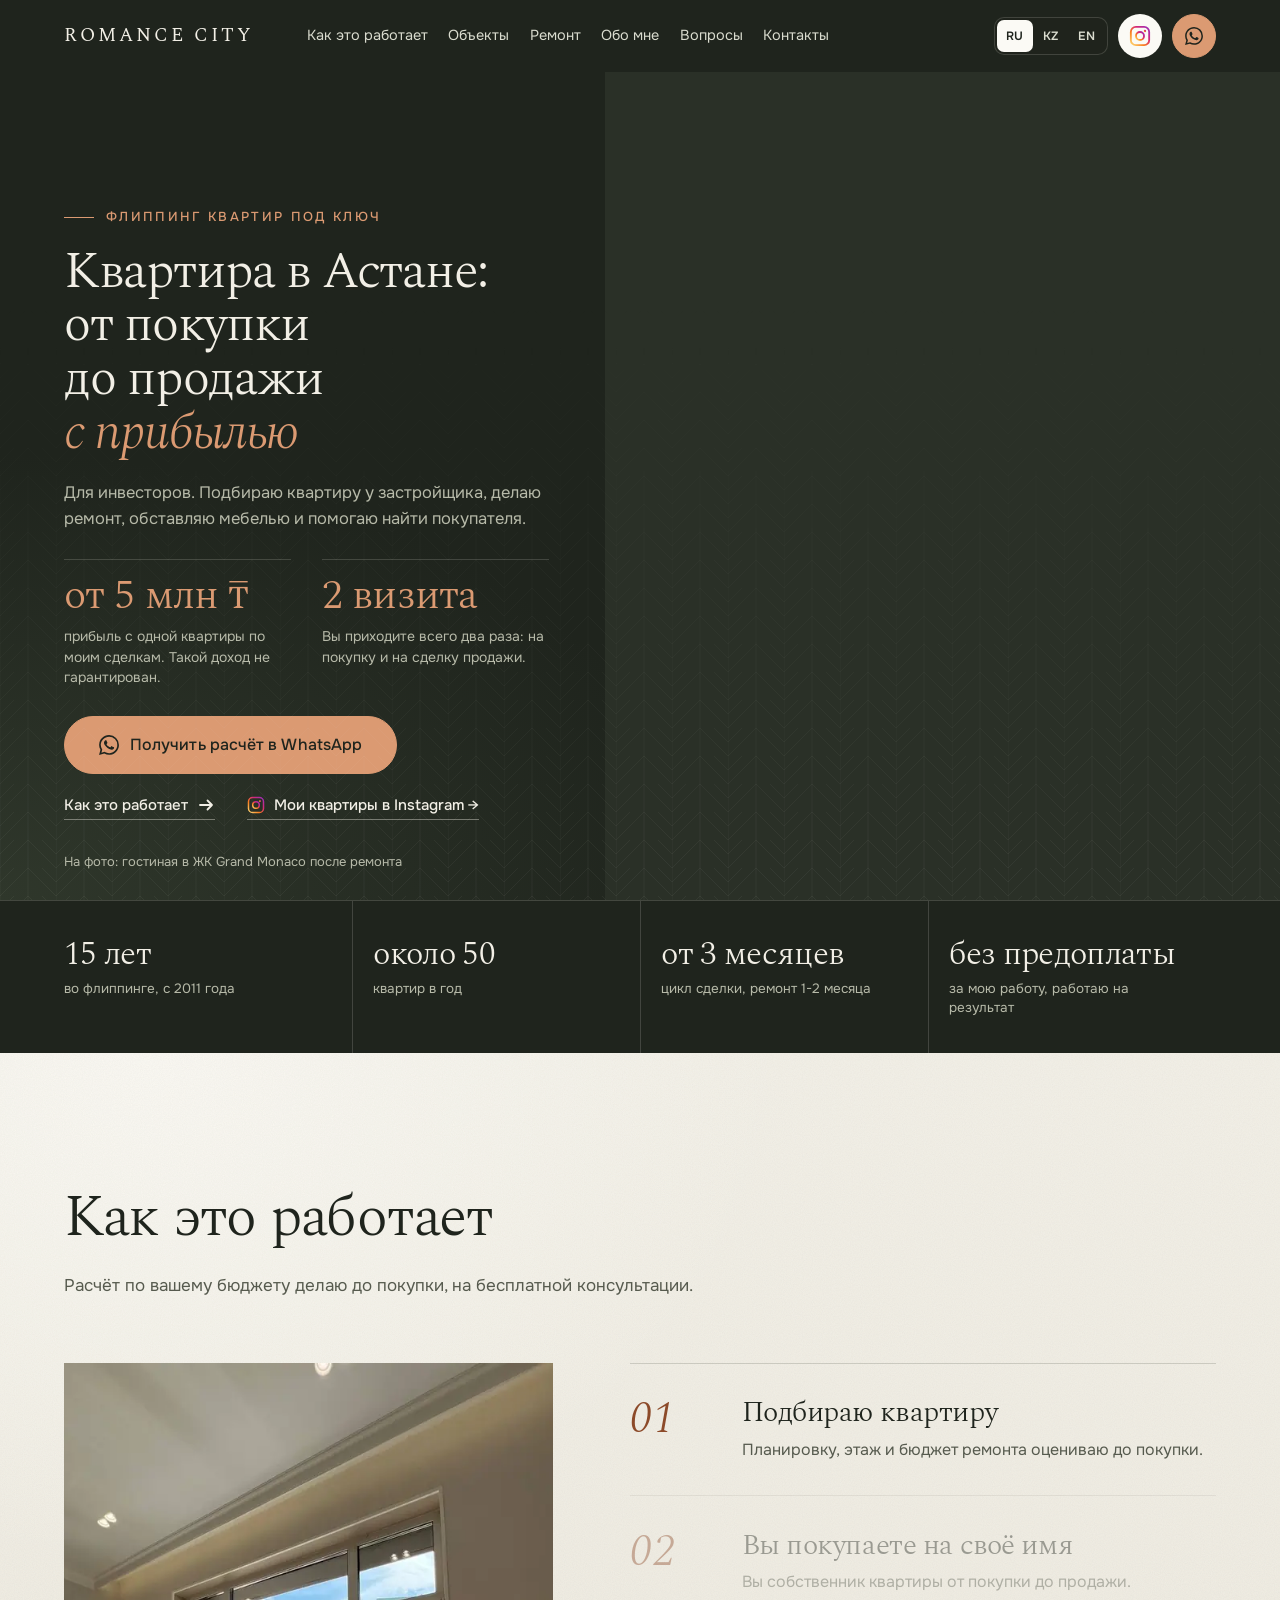
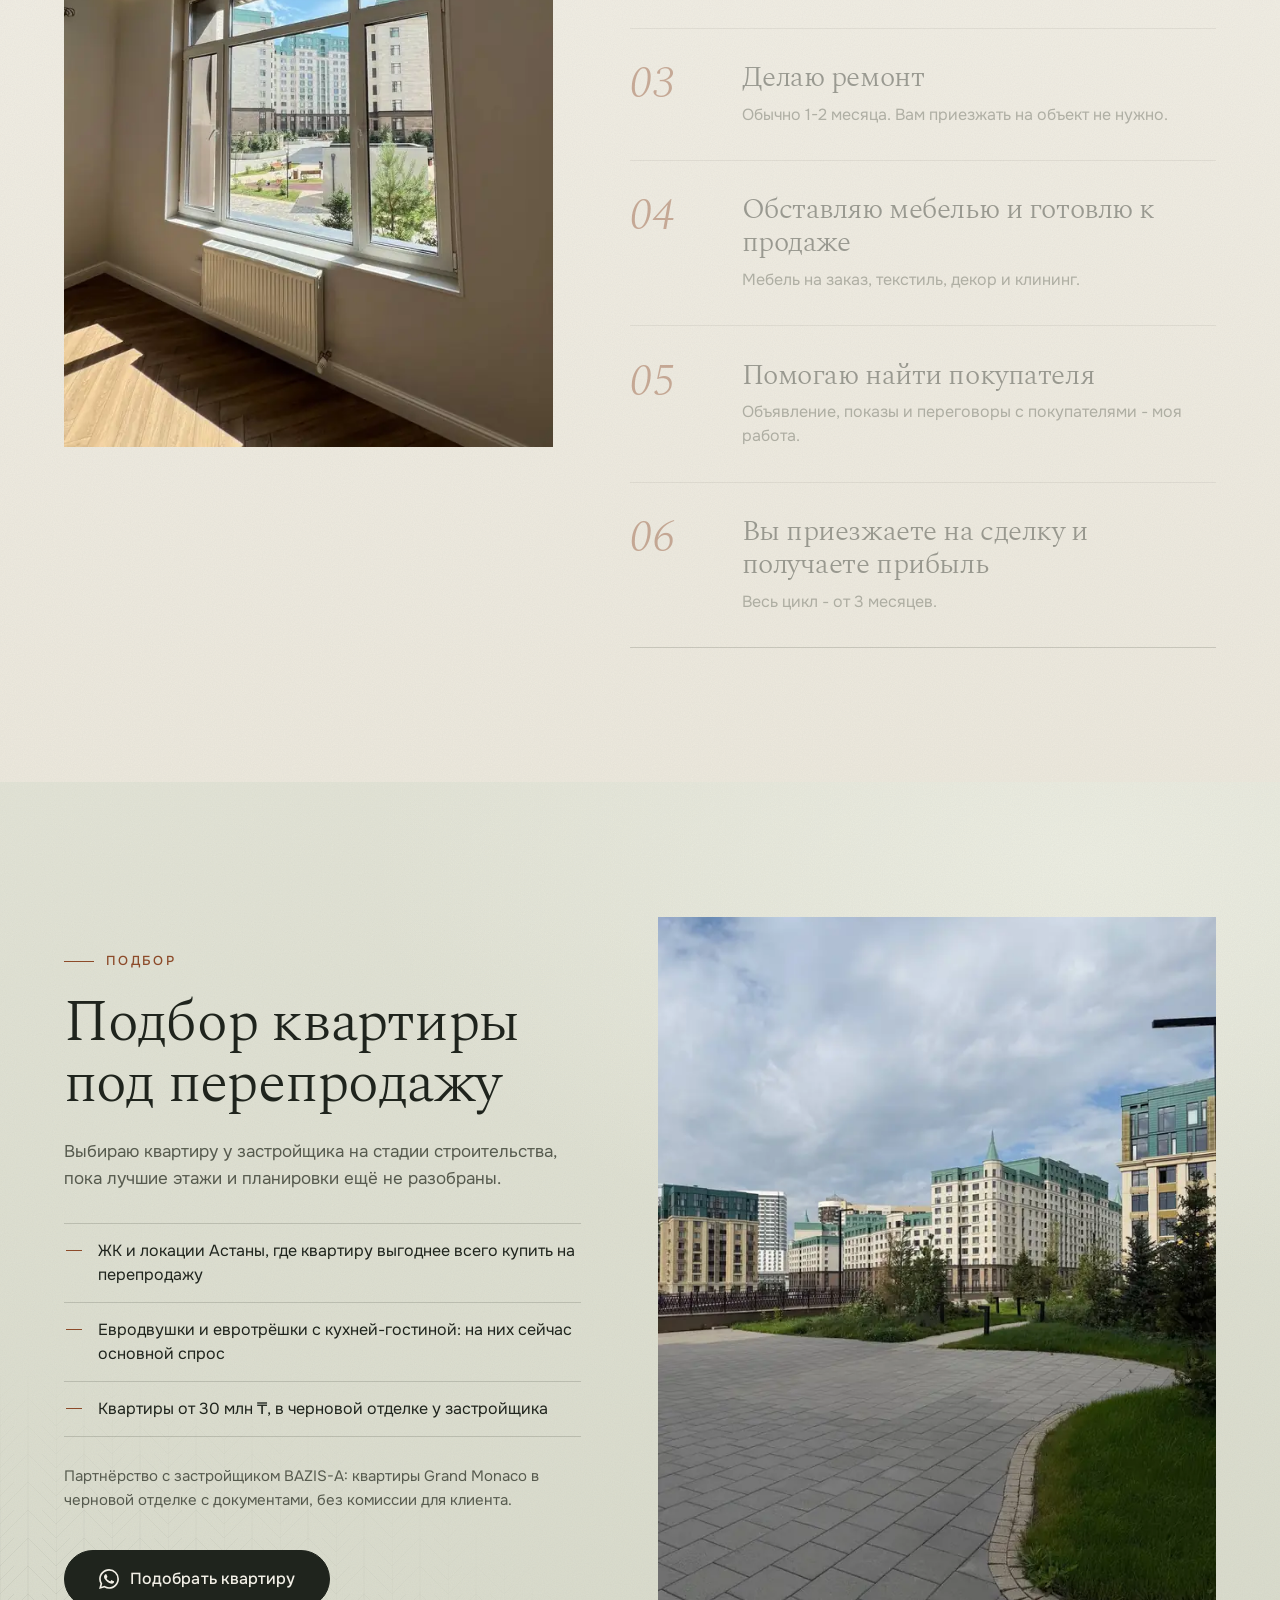
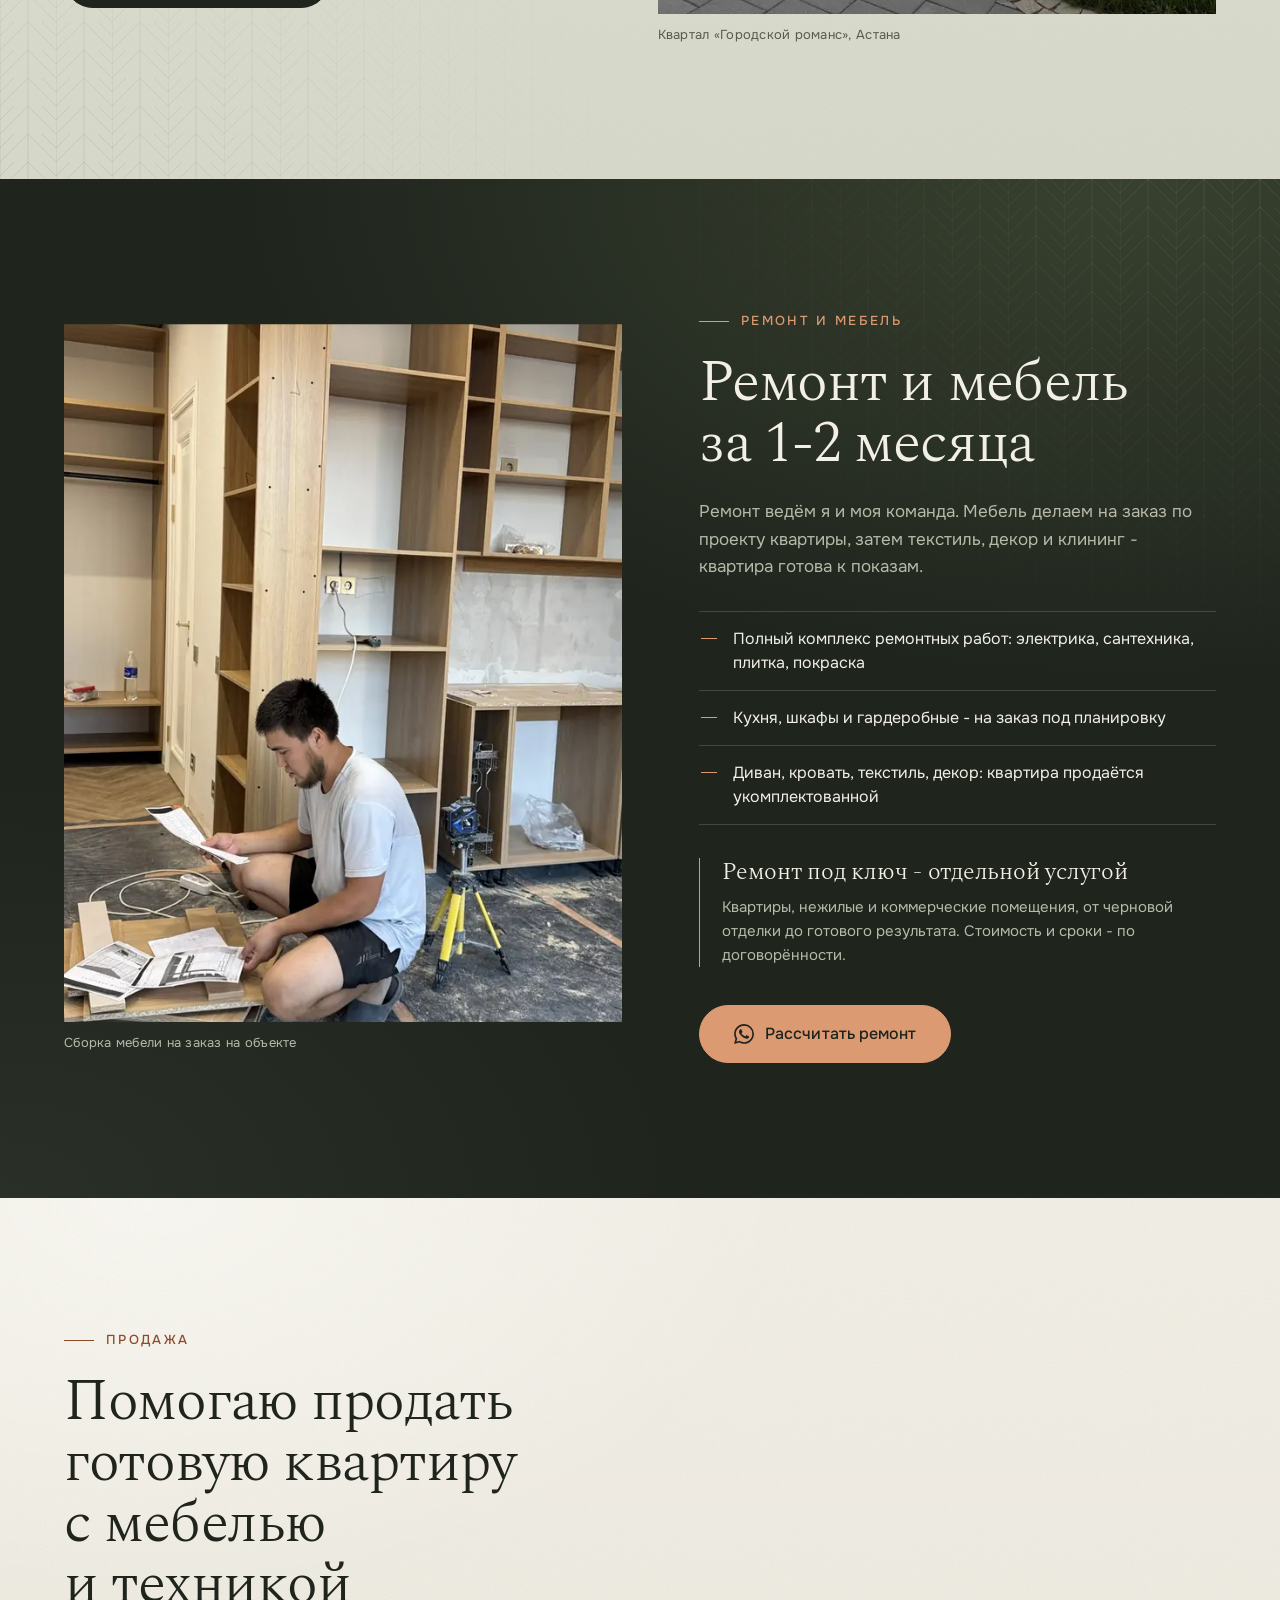
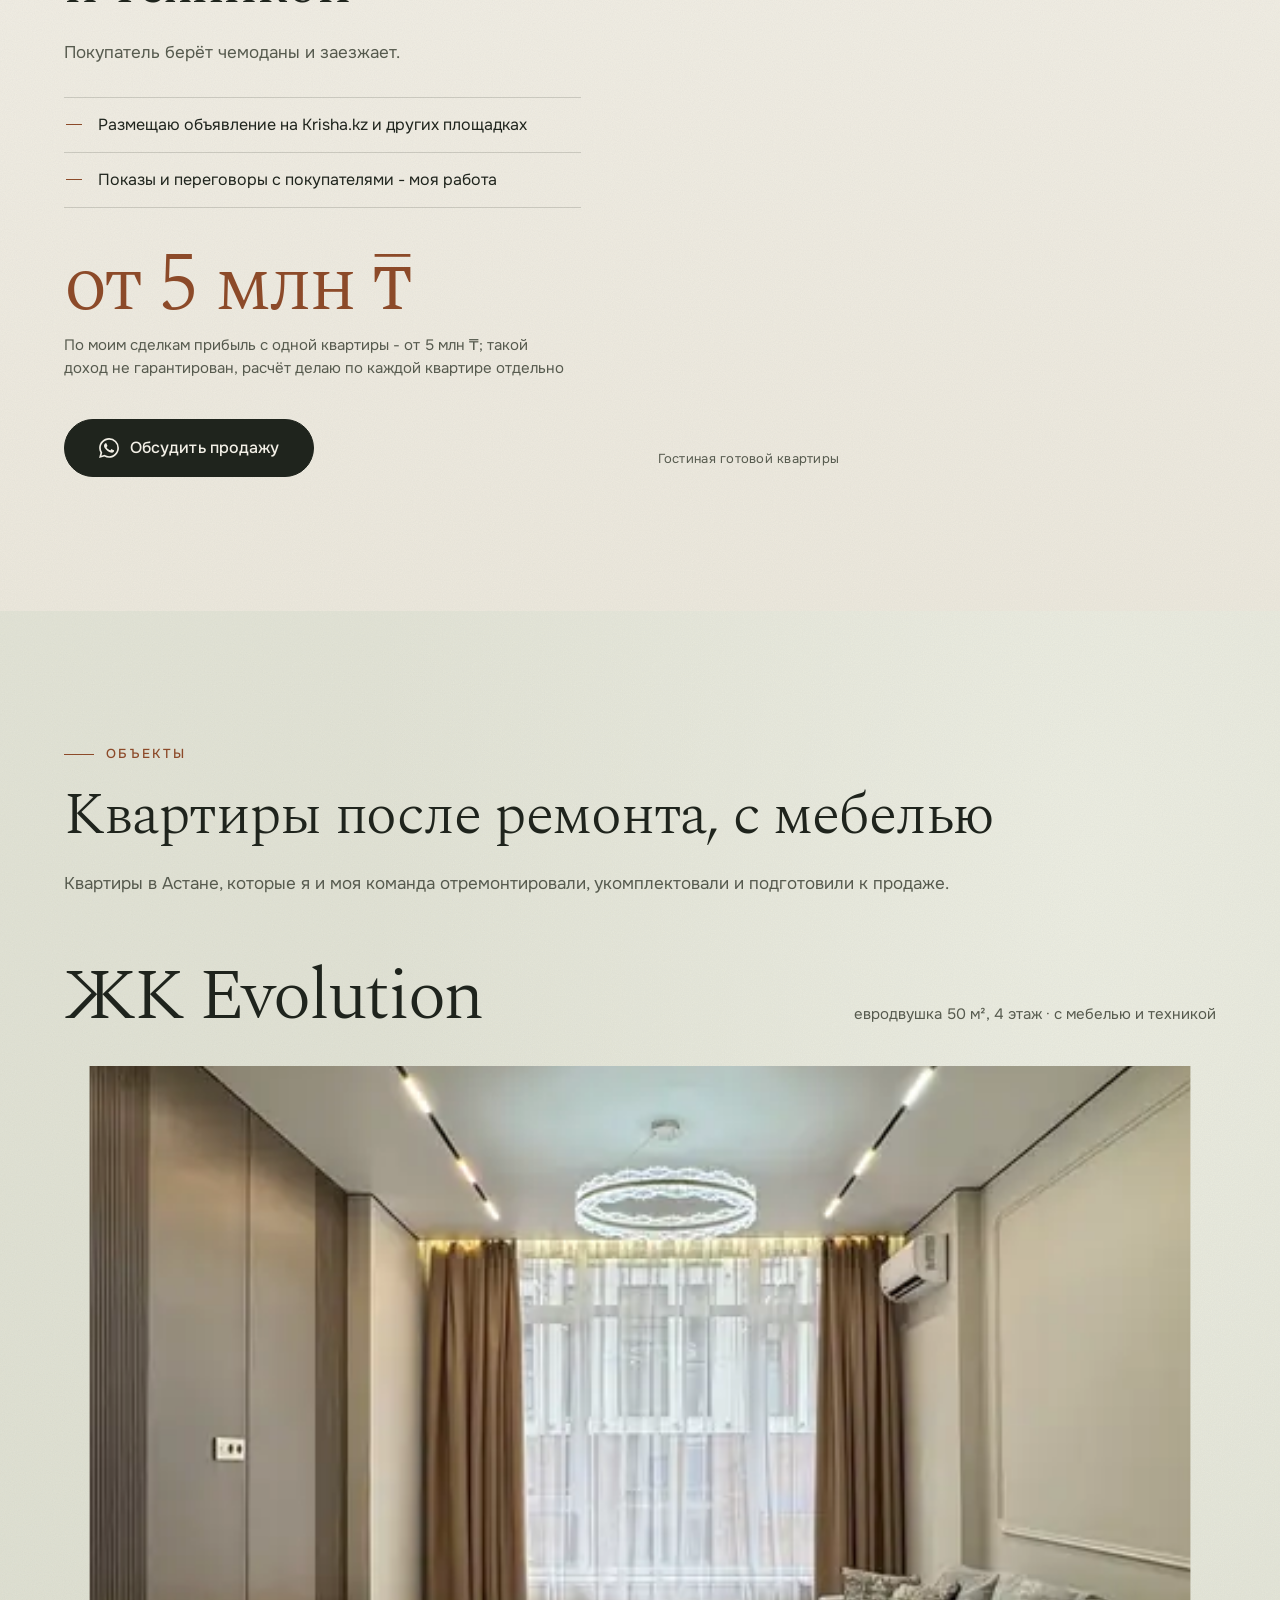
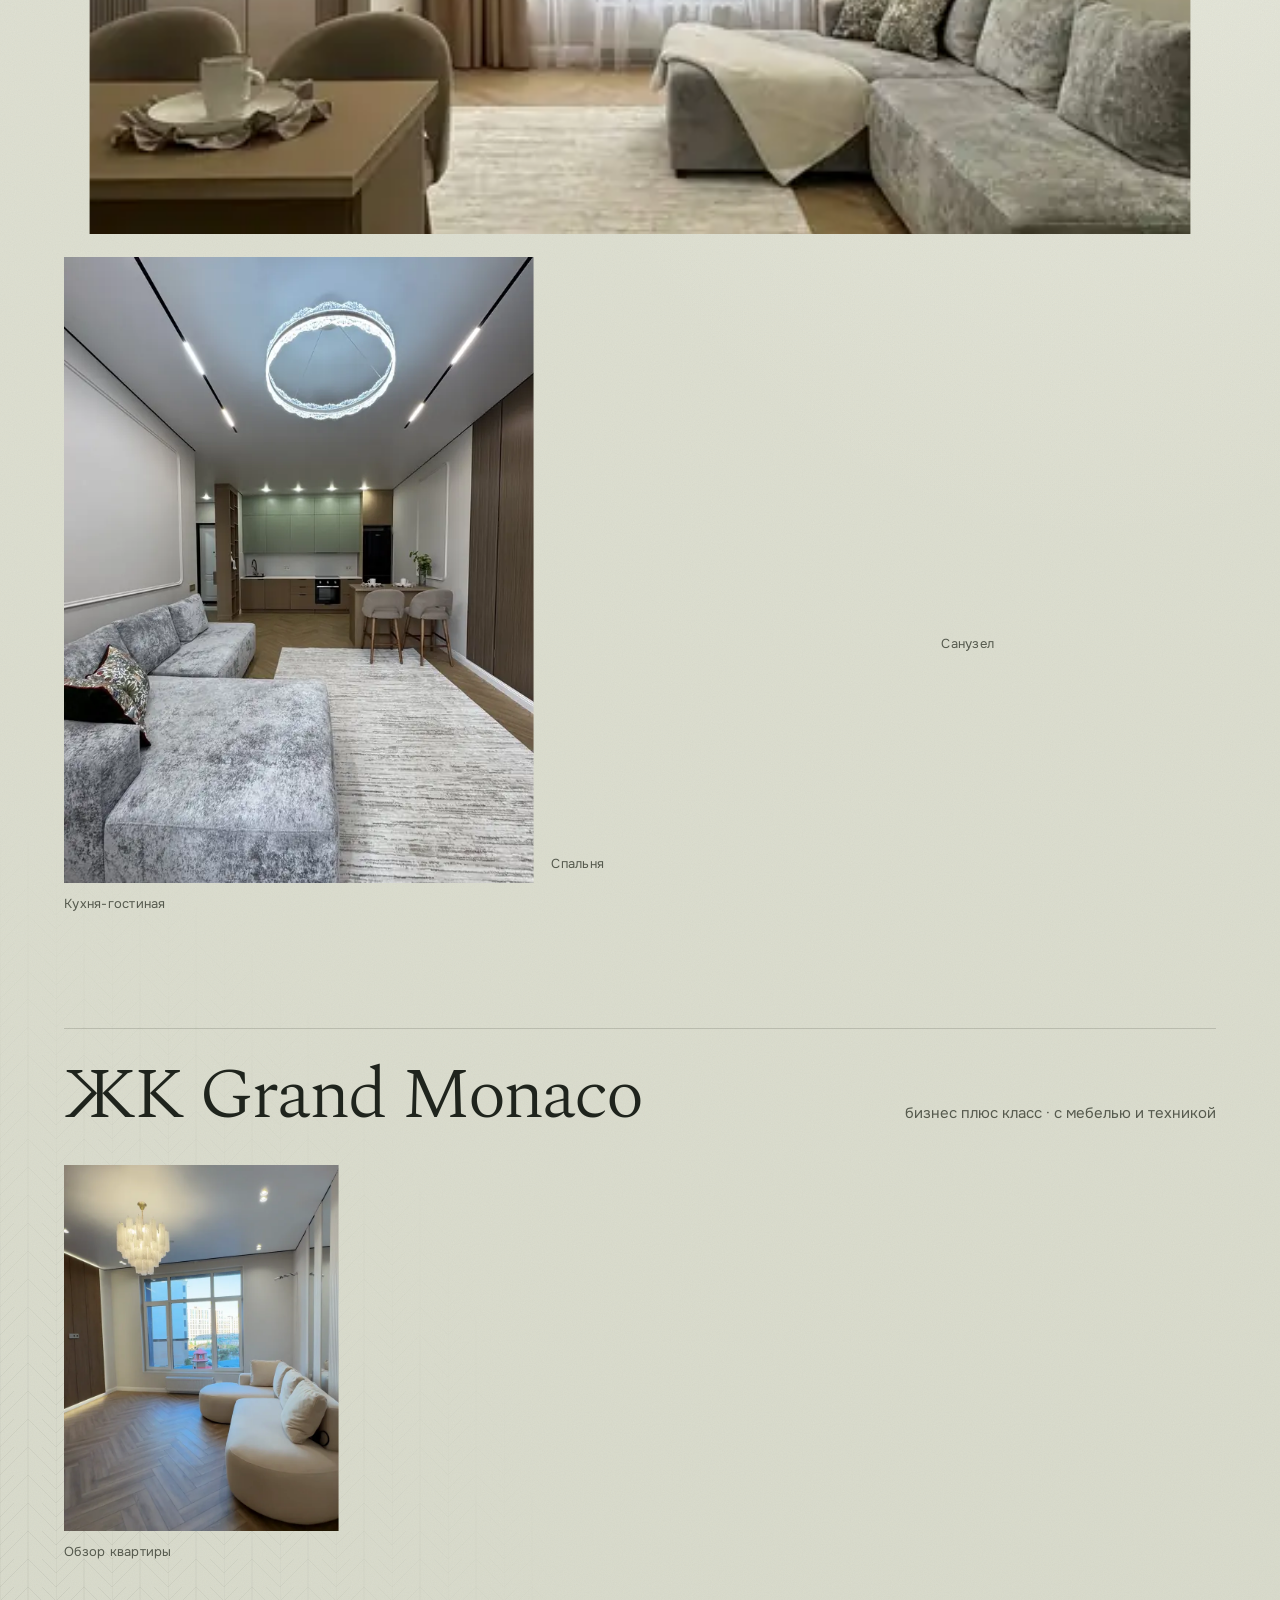
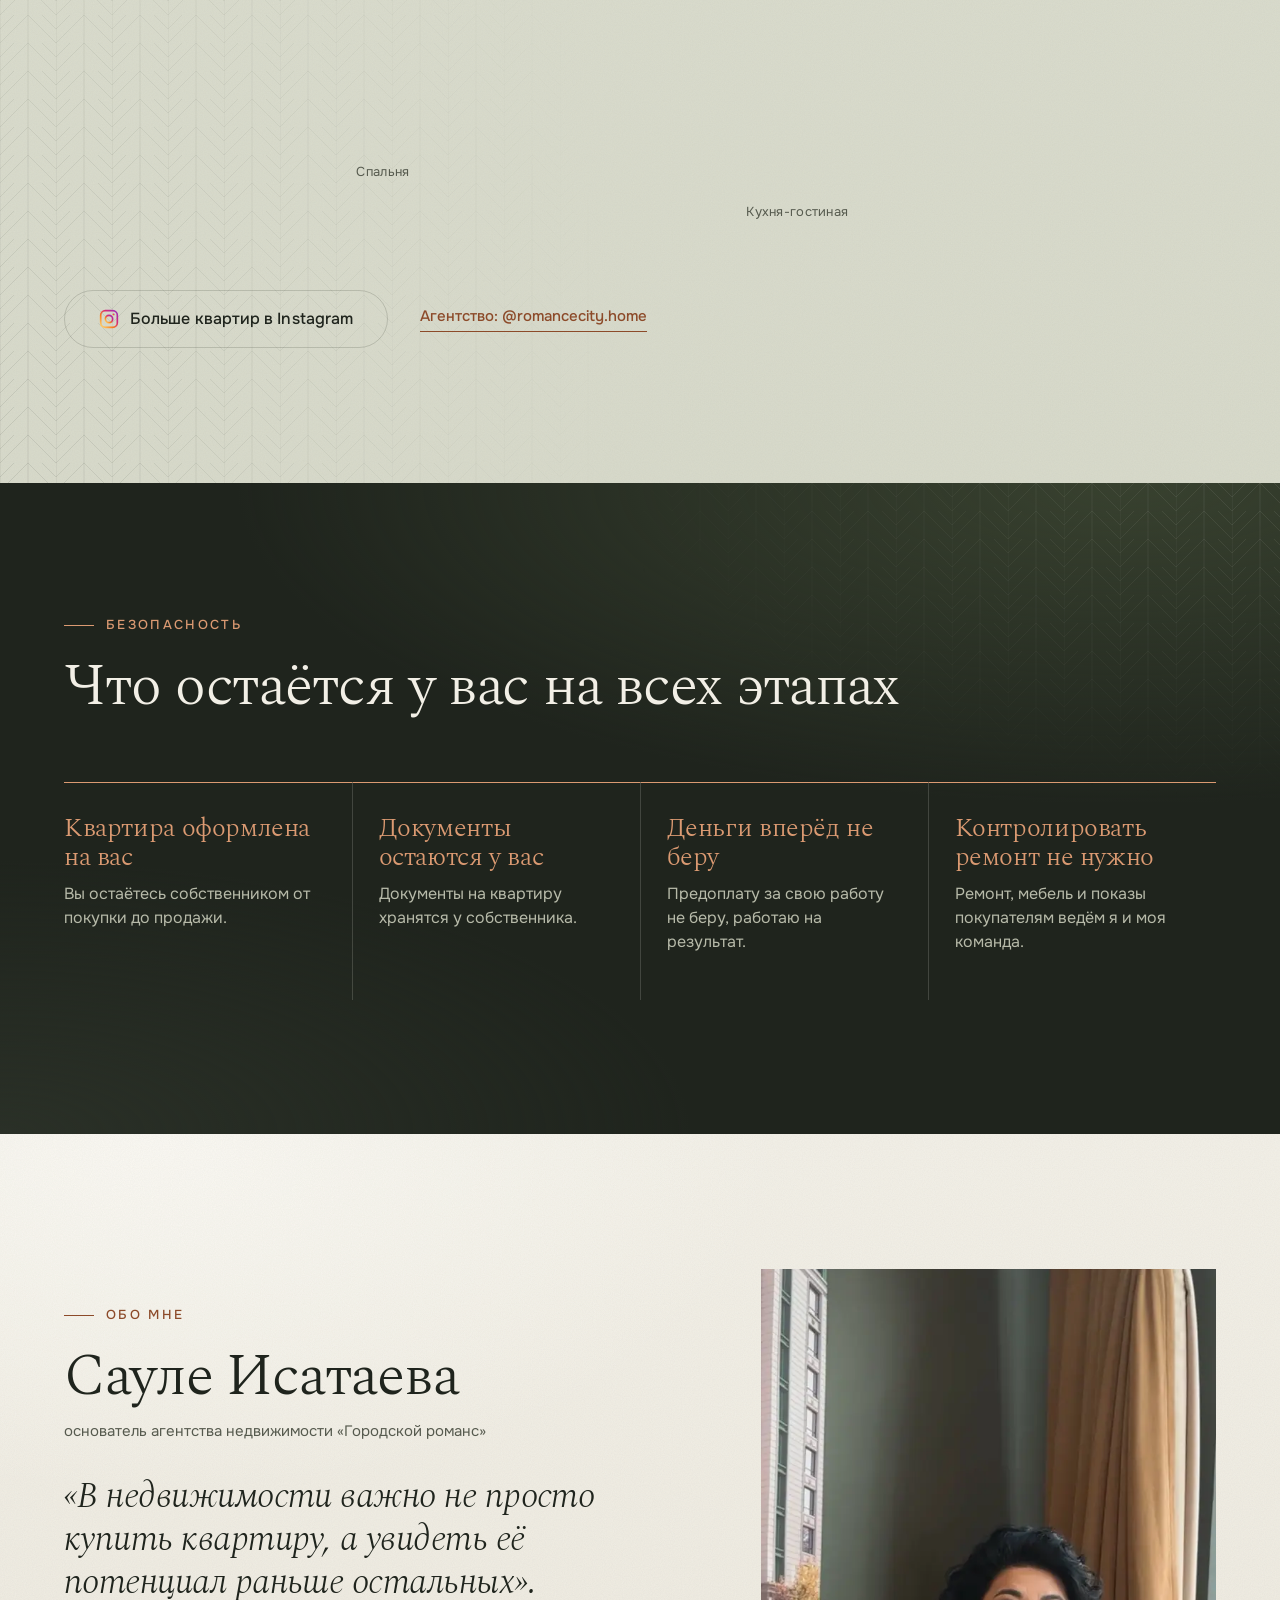
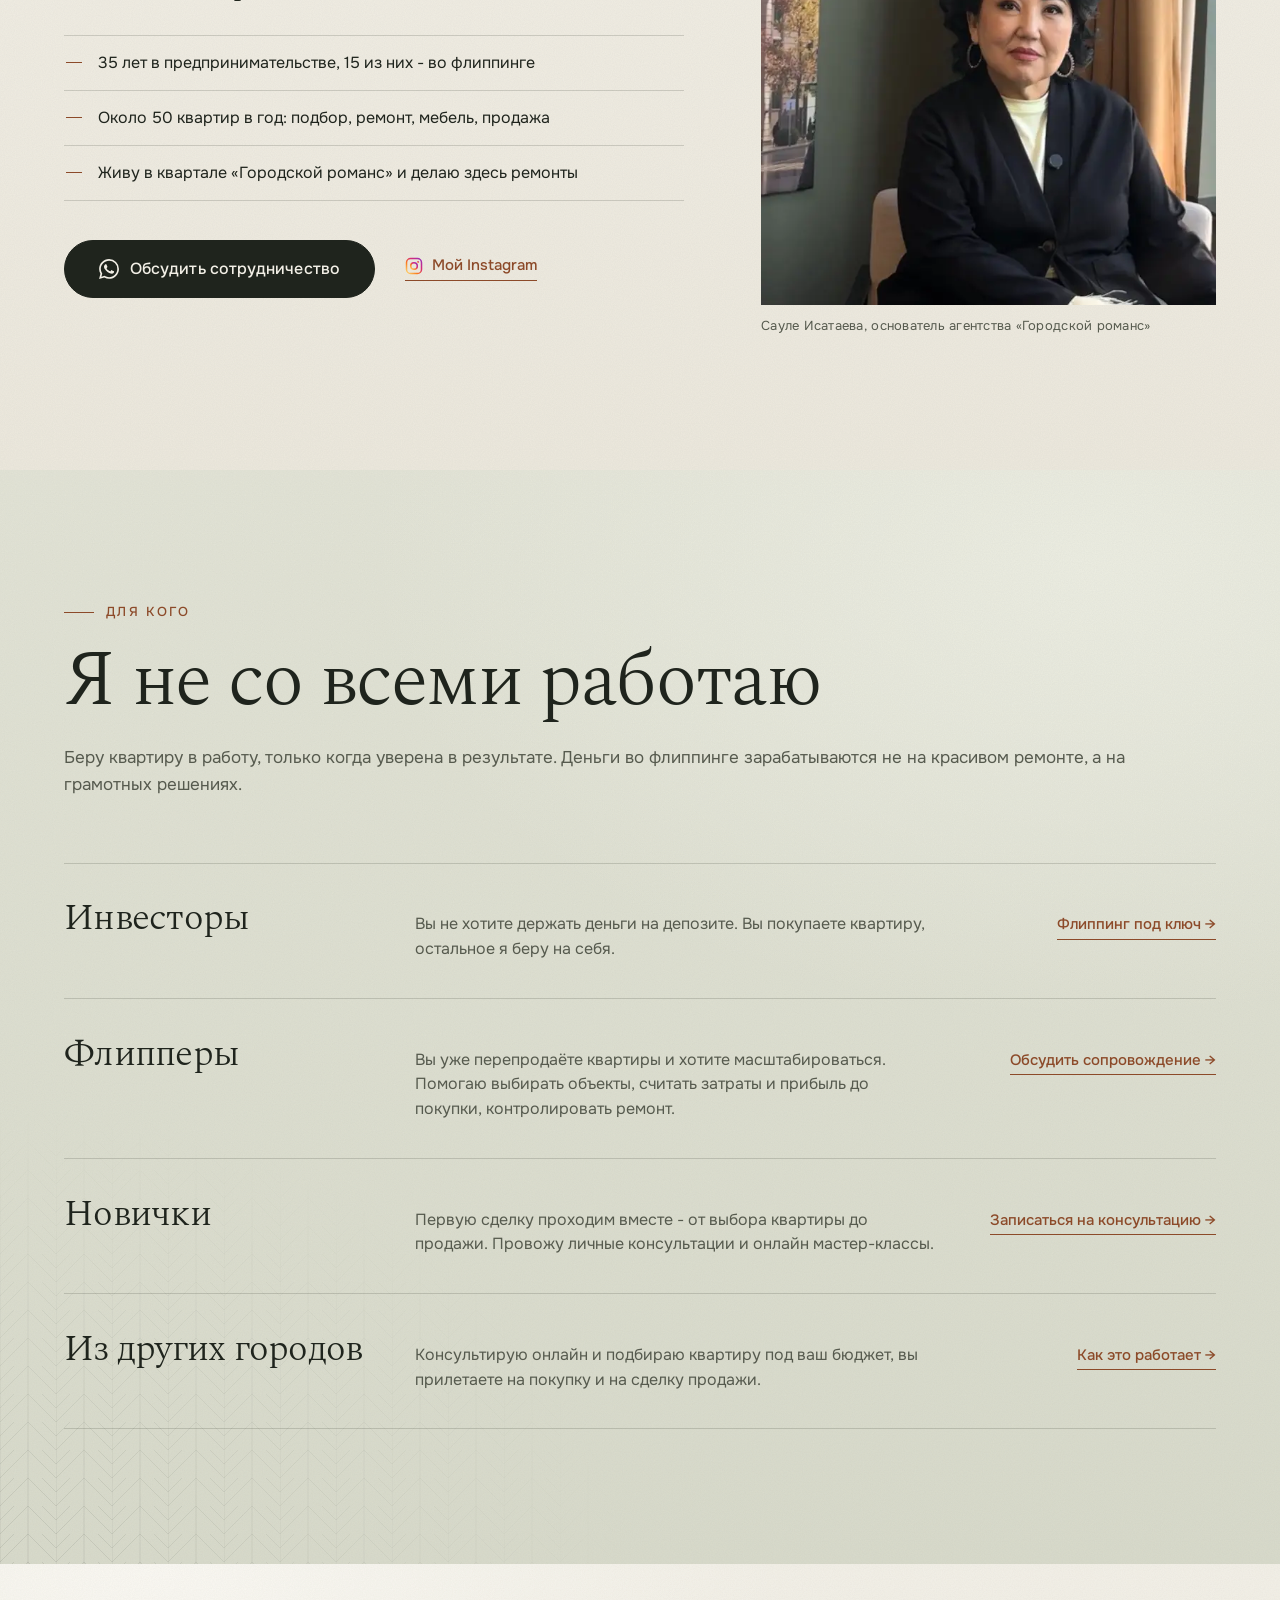
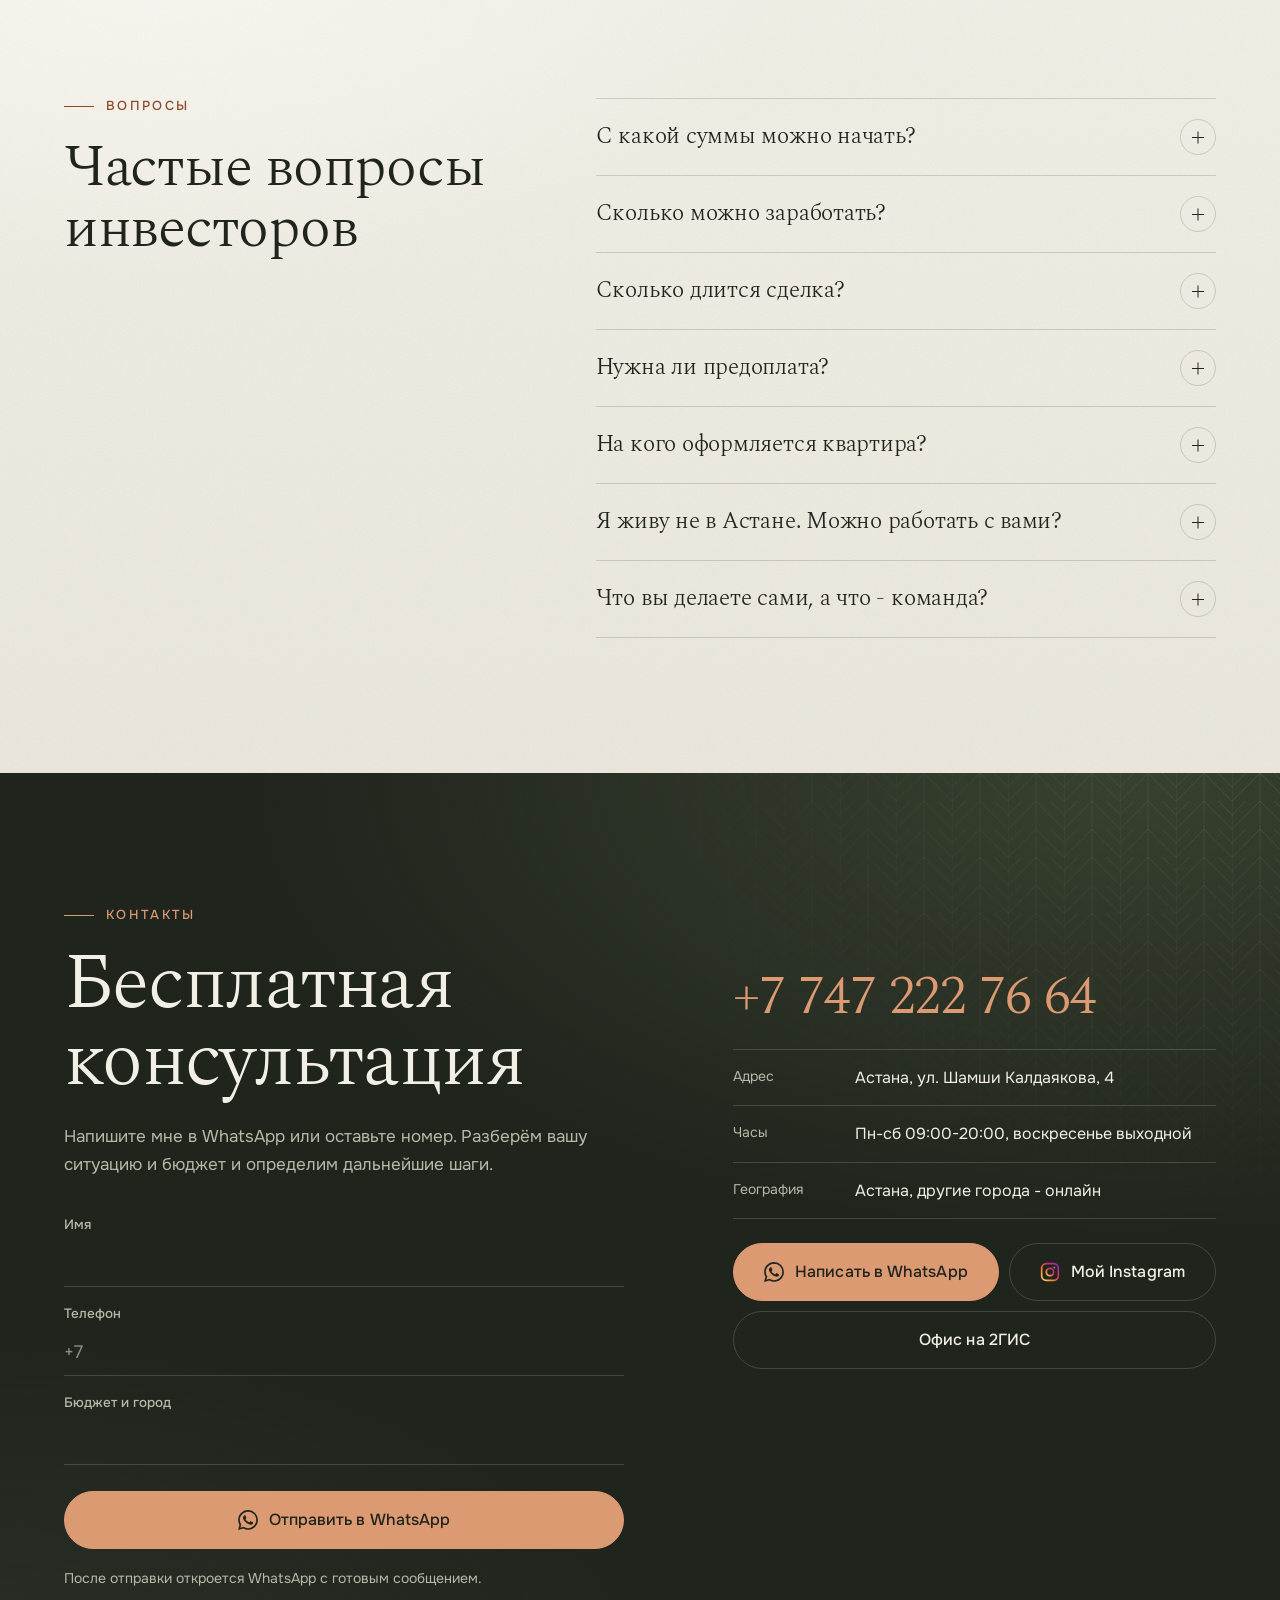
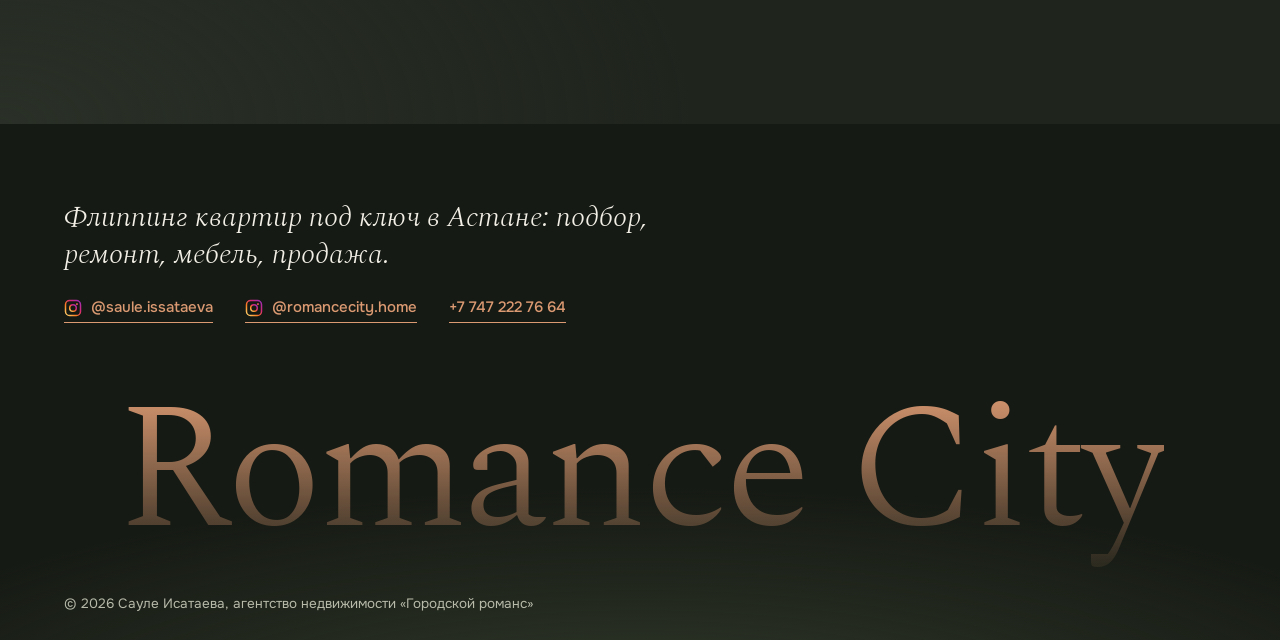
==== commit cb56dbc8: "Олива и глина, Spectral, герой одним кадром с прибылью и двумя визитами, объекты разворотами" ====
--- a/index.html
+++ b/index.html
@@ -9,7 +9,7 @@
 <link rel="canonical" href="https://songokura.github.io/romancecity/">
 <link rel="alternate" hreflang="ru" href="https://songokura.github.io/romancecity/">
 <link rel="alternate" hreflang="x-default" href="https://songokura.github.io/romancecity/">
-<meta name="theme-color" content="#1C1613">
+<meta name="theme-color" content="#1F241D">
 <meta property="og:type" content="website">
 <meta property="og:locale" content="ru_RU">
 <meta property="og:site_name" content="Romance City">
@@ -26,11 +26,12 @@
 <link rel="apple-touch-icon" href="assets/apple-touch-icon.png?v=20261105-1">
 <link rel="preconnect" href="https://fonts.googleapis.com">
 <link rel="preconnect" href="https://fonts.gstatic.com" crossorigin>
-<link rel="stylesheet" href="https://fonts.googleapis.com/css2?family=Cormorant:ital,wght@0,400;0,500;1,400;1,500&family=Onest:wght@400;500;600&display=swap" media="print" onload="this.media='all'">
-<noscript><link rel="stylesheet" href="https://fonts.googleapis.com/css2?family=Cormorant:ital,wght@0,400;0,500;1,400;1,500&family=Onest:wght@400;500;600&display=swap"></noscript>
-<link rel="preload" as="image" fetchpriority="high" href="assets/photos/gm-06-960.webp" imagesrcset="assets/photos/gm-06-640.webp 640w, assets/photos/gm-06-960.webp 960w, assets/photos/gm-06-l.webp 1350w" imagesizes="(max-width:999px) 72vw, 38vw">
+<link rel="stylesheet" href="https://fonts.googleapis.com/css2?family=Spectral:ital,wght@0,300;0,400;1,300;1,400&family=Onest:wght@400;500;600&display=swap" media="print" onload="this.media='all'">
+<noscript><link rel="stylesheet" href="https://fonts.googleapis.com/css2?family=Spectral:ital,wght@0,300;0,400;1,300;1,400&family=Onest:wght@400;500;600&display=swap"></noscript>
+<link rel="preload" as="image" fetchpriority="high" media="(max-width:999px)" href="assets/photos/hero-gm-m-720.webp" imagesrcset="assets/photos/hero-gm-m-720.webp 720w, assets/photos/hero-gm-m-1080.webp 1080w" imagesizes="100vw">
+<link rel="preload" as="image" fetchpriority="high" media="(min-width:1000px)" href="assets/photos/hero-gm-1400.webp" imagesrcset="assets/photos/hero-gm-900.webp 900w, assets/photos/hero-gm-1400.webp 1400w, assets/photos/hero-gm-2000.webp 2000w" imagesizes="54vw">
 <script>document.documentElement.classList.add("js")</script>
-<link rel="stylesheet" href="styles.css?v=20261117-1">
+<link rel="stylesheet" href="styles.css?v=20261117-2">
 <script type="application/ld+json">
 {"@context":"https://schema.org","@type":["RealEstateAgent","LocalBusiness"],"name":"Romance City","alternateName":"Агентство недвижимости «Городской романс»","description":"Флиппинг квартир под ключ в Астане: подбор квартиры в новостройке, ремонт и мебель, помощь в поиске покупателя.","url":"https://songokura.github.io/romancecity/","image":"https://songokura.github.io/romancecity/assets/og-image.jpg","telephone":"+77472227664","founder":{"@type":"Person","name":"Сауле Исатаева"},"address":{"@type":"PostalAddress","streetAddress":"ул. Шамши Калдаякова, 4","addressLocality":"Астана","addressCountry":"KZ"},"areaServed":"KZ","openingHoursSpecification":[{"@type":"OpeningHoursSpecification","dayOfWeek":["Monday","Tuesday","Wednesday","Thursday","Friday","Saturday"],"opens":"09:00","closes":"20:00"}],"sameAs":["https://www.instagram.com/saule.issataeva","https://www.instagram.com/romancecity.home"]}
 </script>
@@ -91,32 +92,28 @@
 
 <!-- ГЕРОЙ -->
 <section class="hero dark" id="top">
-  <div class="wrap hero-in">
-    <div class="hero-txt">
-      <p class="kick l1" data-i18n="hero.kicker">Астана · флиппинг под ключ · с 2011 года</p>
-      <h1 class="h1 l2" id="h1" data-i18n="hero.t1">Флиппинг квартир <em>под&nbsp;ключ</em> в&nbsp;Астане</h1>
-      <p class="hero-lead l3" data-i18n="hero.lead3">Для инвесторов: квартиры от 30&nbsp;млн&nbsp;₸. Вы приходите всего два раза, остальное делаем я и моя команда.</p>
-    </div>
-    <div class="hero-stage" id="heroStage">
-      <div class="acts" id="acts">
-        <div class="act" data-act="0" style="--sx:-6%"><div class="act-i"><img src="assets/photos/facade-01-480.webp" srcset="assets/photos/facade-01-480.webp 480w, assets/photos/facade-01-640.webp 640w, assets/photos/facade-01-l.webp 1012w" sizes="(max-width:999px) 72vw, 38vw" width="1012" height="1800" alt="Фасад жилого квартала «Городской романс» в Астане" data-i18n-alt="kak.a2" decoding="async"></div></div>
-        <div class="act" data-act="1" style="--sx:24%"><div class="act-i"><img src="assets/photos/reno-02-480.webp" srcset="assets/photos/reno-02-480.webp 480w, assets/photos/reno-02-640.webp 640w, assets/photos/reno-02-l.webp 1012w" sizes="(max-width:999px) 72vw, 38vw" width="1012" height="1800" alt="Мастер собирает мебель на заказ в квартире во время ремонта" data-i18n-alt="re.a1" decoding="async"></div></div>
-        <div class="act on" data-act="2"><div class="act-i"><img src="assets/photos/gm-06-960.webp" srcset="assets/photos/gm-06-640.webp 640w, assets/photos/gm-06-960.webp 960w, assets/photos/gm-06-l.webp 1350w" sizes="(max-width:999px) 72vw, 38vw" width="1350" height="1800" alt="Гостиная после ремонта в ЖК Grand Monaco: хрустальная люстра, светлый диван, паркет ёлочкой, большое окно" data-i18n-alt="hero.a1" fetchpriority="high" decoding="async"></div></div>
-      </div>
-      <ol class="deal" id="deal">
-        <li><button type="button" data-act="0" aria-pressed="false"><b data-i18n="hero.d1b">1-й визит</b><span data-i18n="hero.d1">Покупаете квартиру на своё имя</span></button></li>
-        <li><button type="button" data-act="1" aria-pressed="false"><b data-i18n="hero.d2b">1-2 месяца</b><span data-i18n="hero.d2">Ремонт и мебель без вашего участия</span></button></li>
-        <li class="on"><button type="button" data-act="2" aria-pressed="true"><b data-i18n="hero.d3b">2-й визит</b><span data-i18n="hero.d3">Сделка с покупателем, прибыль ваша</span></button></li>
-      </ol>
-    </div>
+  <div class="hero-ph" id="heroPh">
+    <picture>
+      <source media="(max-width:999px)" srcset="assets/photos/hero-gm-m-720.webp 720w, assets/photos/hero-gm-m-1080.webp 1080w" sizes="100vw">
+      <img src="assets/photos/hero-gm-1400.webp" srcset="assets/photos/hero-gm-900.webp 900w, assets/photos/hero-gm-1400.webp 1400w, assets/photos/hero-gm-2000.webp 2000w" sizes="54vw" width="1400" height="1867" alt="Гостиная после ремонта в ЖК Grand Monaco: хрустальная люстра, светлый диван, паркет ёлочкой, большое окно" data-i18n-alt="hero.a1" fetchpriority="high" decoding="async">
+    </picture>
+  </div>
+  <div class="hero-main">
+    <h1 class="h1" id="h1"><span class="h1-k l1" data-i18n="hero.k">Флиппинг квартир под ключ</span> <span class="h1-m l2" data-i18n="hero.t1">Квартира в&nbsp;Астане: от&nbsp;покупки до&nbsp;продажи <em>с&nbsp;прибылью</em></span></h1>
+    <p class="hero-lead l3" data-i18n="hero.lead3">Для инвесторов. Подбираю квартиру у застройщика, делаю ремонт, обставляю мебелью и помогаю найти покупателя.</p>
+    <ul class="pros l3">
+      <li><b data-i18n="hero.p1n">от&nbsp;5&nbsp;млн&nbsp;₸</b><span data-i18n="hero.p1">прибыль с одной квартиры по моим сделкам. Такой доход не гарантирован.</span></li>
+      <li><b data-i18n="hero.p2n">2&nbsp;визита</b><span data-i18n="hero.p2">Вы приходите всего два раза: на покупку и на сделку продажи.</span></li>
+    </ul>
     <div class="hero-cta l4">
-      <a class="btn" href="https://wa.me/77472227664" data-wa="hero" target="_blank" rel="noopener"><svg width="19" height="19" aria-hidden="true"><use href="#ic-wa"/></svg><span data-i18n="hero.cta1">Получить расчёт в WhatsApp</span></a>
-    </div>
-    <div class="hero-more l4">
-      <a class="btn btn-o hero-how" href="#kak"><span data-i18n="hero.cta2">Как это работает</span><svg width="18" height="18" aria-hidden="true"><use href="#ic-arr"/></svg></a>
-      <a class="lnk hero-ig" href="https://www.instagram.com/saule.issataeva" target="_blank" rel="noopener"><svg width="18" height="18" aria-hidden="true"><use href="#ic-ig"/></svg><span data-i18n="hero.ig">Мои квартиры в Instagram →</span></a>
-    </div>
-  </div>
+      <a class="btn" href="https://wa.me/77472227664" data-wa="hero" target="_blank" rel="noopener"><svg width="20" height="20" aria-hidden="true"><use href="#ic-wa"/></svg><span data-i18n="hero.cta1">Получить расчёт в WhatsApp</span></a>
+    </div>
+  </div>
+  <div class="hero-more l4">
+    <a class="lnk hero-how" href="#kak"><span data-i18n="hero.cta2">Как это работает</span><svg width="18" height="18" aria-hidden="true"><use href="#ic-arr"/></svg></a>
+    <a class="lnk hero-ig" href="https://www.instagram.com/saule.issataeva" target="_blank" rel="noopener"><svg width="18" height="18" aria-hidden="true"><use href="#ic-ig"/></svg><span data-i18n="hero.ig">Мои квартиры в Instagram →</span></a>
+  </div>
+  <p class="hero-cap l4" data-i18n="hero.cap">На фото: гостиная в&nbsp;ЖК&nbsp;Grand Monaco после ремонта</p>
 </section>
 
 <!-- ФАКТЫ -->
@@ -124,13 +121,13 @@
   <div class="wrap facts-in">
     <div class="fact" data-rv><b data-i18n="f1.n">15&nbsp;лет</b><span data-i18n="f1.t">во флиппинге, с&nbsp;2011&nbsp;года</span></div>
     <div class="fact" data-rv><b data-i18n="f2.n">около&nbsp;50</b><span data-i18n="f2.t">квартир в год</span></div>
-    <div class="fact" data-rv><b data-i18n="f3.n">от&nbsp;30&nbsp;млн&nbsp;₸</b><span data-i18n="f3.t">стоимость квартиры</span></div>
     <div class="fact" data-rv><b data-i18n="f4.n">от&nbsp;3&nbsp;месяцев</b><span data-i18n="f4.t">цикл сделки, ремонт <span class=nw>1-2&nbsp;месяца</span></span></div>
+    <div class="fact" data-rv><b data-i18n="f3.n">без предоплаты</b><span data-i18n="f3.t">за мою работу, работаю на результат</span></div>
   </div>
 </section>
 
 <!-- КАК ЭТО РАБОТАЕТ -->
-<section class="kak sand" id="kak">
+<section class="kak" id="kak">
   <div class="wrap">
     <header class="sh">
       <h2 class="h2" data-split data-i18n="kak.h">Как это работает</h2>
@@ -139,44 +136,38 @@
     <div class="kak-grid">
       <div class="kak-photo" aria-hidden="true">
         <div class="kak-stack" id="kakStack">
-            <img class="on" src="assets/photos/saule-08-640.webp" srcset="assets/photos/saule-08-640.webp 640w, assets/photos/saule-08-l.webp 850w" sizes="(min-width:900px) 34vw, 1px" alt="" loading="lazy" decoding="async">
-            <img src="assets/photos/facade-01-640.webp" srcset="assets/photos/facade-01-640.webp 640w, assets/photos/facade-01-l.webp 1012w" sizes="(min-width:900px) 34vw, 1px" alt="" loading="lazy" decoding="async">
-            <img src="assets/photos/reno-01-640.webp" srcset="assets/photos/reno-01-640.webp 640w, assets/photos/reno-01-l.webp 1012w" sizes="(min-width:900px) 34vw, 1px" alt="" loading="lazy" decoding="async">
-            <img src="assets/photos/gm-02-640.webp" srcset="assets/photos/gm-02-640.webp 640w, assets/photos/gm-02-l.webp 1350w" sizes="(min-width:900px) 34vw, 1px" alt="" loading="lazy" decoding="async">
-            <img src="assets/photos/evo-01-640.webp" srcset="assets/photos/evo-01-640.webp 640w, assets/photos/evo-01-l.webp 1350w" sizes="(min-width:900px) 34vw, 1px" alt="" loading="lazy" decoding="async">
-            <img src="assets/photos/apt3-02-640.webp" srcset="assets/photos/apt3-02-640.webp 640w, assets/photos/apt3-02-l.webp 1200w" sizes="(min-width:900px) 34vw, 1px" alt="" loading="lazy" decoding="async">
+            <img class="on" src="assets/photos/empty-09-640.webp" srcset="assets/photos/empty-09-640.webp 640w, assets/photos/empty-09-l.webp 960w" sizes="(min-width:900px) 36vw, 1px" alt="" loading="lazy" decoding="async">
+            <img src="assets/photos/facade-01-640.webp" srcset="assets/photos/facade-01-640.webp 640w, assets/photos/facade-01-l.webp 1012w" sizes="(min-width:900px) 36vw, 1px" alt="" loading="lazy" decoding="async">
+            <img src="assets/photos/reno-01-640.webp" srcset="assets/photos/reno-01-640.webp 640w, assets/photos/reno-01-l.webp 1012w" sizes="(min-width:900px) 36vw, 1px" alt="" loading="lazy" decoding="async">
+            <img src="assets/photos/gm-02-640.webp" srcset="assets/photos/gm-02-640.webp 640w, assets/photos/gm-02-l.webp 1350w" sizes="(min-width:900px) 36vw, 1px" alt="" loading="lazy" decoding="async">
+            <img src="assets/photos/evo-09-640.webp" srcset="assets/photos/evo-09-640.webp 640w, assets/photos/evo-09-l.webp 1350w" sizes="(min-width:900px) 36vw, 1px" alt="" loading="lazy" decoding="async">
+            <img src="assets/photos/apt3-04-640.webp" srcset="assets/photos/apt3-04-640.webp 640w, assets/photos/apt3-04-l.webp 1200w" sizes="(min-width:900px) 36vw, 1px" alt="" loading="lazy" decoding="async">
         </div>
       </div>
       <ol class="steps" id="steps">
         <li class="st on">
           <span class="st-n" aria-hidden="true">01</span>
           <div class="st-b"><h3 data-i18n="kak.s1">Подбираю квартиру</h3><p data-i18n="kak.p1">Планировку, этаж и бюджет ремонта оцениваю до покупки.</p></div>
-          <img class="st-th" src="assets/photos/saule-08-640.webp" width="640" height="1205" alt="Сауле Исатаева за столом с буклетом и планом квартиры" data-i18n-alt="kak.a1" loading="lazy" decoding="async">
         </li>
         <li class="st">
           <span class="st-n" aria-hidden="true">02</span>
           <div class="st-b"><h3 data-i18n="kak.s2">Вы покупаете на своё имя</h3><p data-i18n="kak.p2">Вы собственник квартиры от покупки до продажи.</p></div>
-          <img class="st-th" src="assets/photos/facade-01-640.webp" width="640" height="1138" alt="Фасад жилого квартала «Городской романс» в Астане" data-i18n-alt="kak.a2" loading="lazy" decoding="async">
         </li>
         <li class="st">
           <span class="st-n" aria-hidden="true">03</span>
           <div class="st-b"><h3 data-i18n="kak.s3">Делаю ремонт</h3><p data-i18n="kak.p3">Обычно <span class=nw>1-2&nbsp;месяца</span>. Вам приезжать на объект не нужно.</p></div>
-          <img class="st-th" src="assets/photos/reno-01-640.webp" width="640" height="1138" alt="Мастер собирает мебель на заказ в квартире во время ремонта" data-i18n-alt="kak.a3" loading="lazy" decoding="async">
         </li>
         <li class="st">
           <span class="st-n" aria-hidden="true">04</span>
           <div class="st-b"><h3 data-i18n="kak.s4">Обставляю мебелью и готовлю к продаже</h3><p data-i18n="kak.p4">Мебель на заказ, текстиль, декор и клининг.</p></div>
-          <img class="st-th" src="assets/photos/gm-02-640.webp" width="640" height="853" alt="Кухня в ЖК Grand Monaco: встроенная духовка, паркет ёлочкой" data-i18n-alt="kak.a4" loading="lazy" decoding="async">
         </li>
         <li class="st">
           <span class="st-n" aria-hidden="true">05</span>
           <div class="st-b"><h3 data-i18n="kak.s5">Помогаю найти покупателя</h3><p data-i18n="kak.p5">Объявление, показы и переговоры с покупателями - моя работа.</p></div>
-          <img class="st-th" src="assets/photos/evo-01-640.webp" width="640" height="853" alt="Кухня-гостиная после ремонта в ЖК Evolution: люстра-кольцо, серый диван" data-i18n-alt="kak.a5" loading="lazy" decoding="async">
         </li>
         <li class="st">
           <span class="st-n" aria-hidden="true">06</span>
           <div class="st-b"><h3 data-i18n="kak.s6">Вы приезжаете на сделку и получаете прибыль</h3><p data-i18n="kak.p6">Весь цикл - от 3&nbsp;месяцев.</p></div>
-          <img class="st-th" src="assets/photos/apt3-02-640.webp" width="640" height="853" alt="Гостиная готовой квартиры: бежевый диван, шторы в пол, хрустальная люстра" data-i18n-alt="kak.a6" loading="lazy" decoding="async">
         </li>
       </ol>
     </div>
@@ -184,7 +175,7 @@
 </section>
 
 <!-- ПОДБОР -->
-<section class="duo" id="podbor">
+<section class="duo mist" id="podbor">
   <div class="wrap duo-in">
     <div class="duo-t">
       <p class="kick" data-rv data-i18n="pb.k">Подбор</p>
@@ -198,13 +189,10 @@
       <p class="note" data-rv data-i18n="pb.partner">Партнёрство с застройщиком BAZIS-A: квартиры Grand Monaco в черновой отделке с документами, без комиссии для клиента.</p>
       <a class="btn" data-rv href="https://wa.me/77472227664" data-wa="podbor" target="_blank" rel="noopener"><svg width="20" height="20" aria-hidden="true"><use href="#ic-wa"/></svg><span data-i18n="pb.btn">Подобрать квартиру</span></a>
     </div>
-    <div class="duo-p clu">
-      <figure class="fr clu-a">
-        <div class="ph"><img src="assets/photos/facade-02-640.webp" srcset="assets/photos/facade-02-640.webp 640w, assets/photos/facade-02-l.webp 1350w" sizes="(min-width:900px) 30vw, 62vw" alt="Двор жилого квартала «Городской романс» в Астане" data-i18n-alt="pb.a1" loading="lazy" decoding="async"></div>
+    <div class="duo-p">
+      <figure class="fr">
+        <div class="ph" style="--ar:4/5"><img src="assets/photos/facade-02-640.webp" srcset="assets/photos/facade-02-640.webp 640w, assets/photos/facade-02-l.webp 1350w" sizes="(min-width:900px) 44vw, 92vw" alt="Двор жилого квартала «Городской романс» в Астане" data-i18n-alt="pb.a1" loading="lazy" decoding="async"></div>
         <figcaption data-i18n="pb.cap">Квартал «Городской романс», Астана</figcaption>
-      </figure>
-      <figure class="fr clu-b">
-        <div class="ph"><img src="assets/photos/empty-09-640.webp" srcset="assets/photos/empty-09-640.webp 640w, assets/photos/empty-09-l.webp 960w" sizes="(min-width:900px) 16vw, 32vw" alt="Комната после ремонта, до мебели: большое окно с видом на двор квартала" data-i18n-alt="pb.a2" loading="lazy" decoding="async"></div>
       </figure>
     </div>
   </div>
@@ -213,13 +201,10 @@
 <!-- РЕМОНТ -->
 <section class="duo duo-rev dark" id="remont">
   <div class="wrap duo-in">
-    <div class="duo-p clu">
-      <figure class="fr clu-a">
-        <div class="ph" style="--ar:9/14"><img src="assets/photos/reno-02-640.webp" srcset="assets/photos/reno-02-640.webp 640w, assets/photos/reno-02-l.webp 1012w" sizes="(min-width:900px) 30vw, 62vw" alt="Мастер собирает мебель на заказ в квартире во время ремонта" data-i18n-alt="re.a1" loading="lazy" decoding="async"></div>
+    <div class="duo-p">
+      <figure class="fr">
+        <div class="ph" style="--ar:4/5"><img src="assets/photos/reno-02-640.webp" srcset="assets/photos/reno-02-640.webp 640w, assets/photos/reno-02-l.webp 1012w" sizes="(min-width:900px) 44vw, 92vw" alt="Мастер собирает мебель на заказ в квартире во время ремонта" data-i18n-alt="re.a1" loading="lazy" decoding="async"></div>
         <figcaption data-i18n="re.cap">Сборка мебели на заказ на объекте</figcaption>
-      </figure>
-      <figure class="fr clu-b">
-        <div class="ph"><img src="assets/photos/empty-07-640.webp" srcset="assets/photos/empty-07-640.webp 640w, assets/photos/empty-07-l.webp 960w" sizes="(min-width:900px) 16vw, 32vw" alt="Гостиная после ремонта, до мебели: паркет ёлочкой, хрустальная люстра" data-i18n-alt="re.a2" loading="lazy" decoding="async"></div>
       </figure>
     </div>
     <div class="duo-t">
@@ -240,76 +225,95 @@
   </div>
 </section>
 
-<!-- ПРОДАЖА: триптих -->
-<section class="trip" id="prodazha">
-  <div class="trip-stage" id="tripStage">
-    <header class="trip-head">
-      <p class="kick" data-i18n="pr.k">Продажа</p>
+<!-- ПРОДАЖА -->
+<section class="duo sale" id="prodazha">
+  <div class="wrap duo-in">
+    <div class="duo-t">
+      <p class="kick" data-rv data-i18n="pr.k">Продажа</p>
       <h2 class="h2" data-split data-i18n="pr.h">Помогаю продать готовую квартиру с&nbsp;мебелью и&nbsp;техникой</h2>
-      <p class="lead" data-i18n="pr.lead">Покупатель берёт чемоданы и заезжает.</p>
-    </header>
-    <div class="trip-row">
-      <div class="trip-c ph" data-par="-5"><img src="assets/photos/gm-07-640.webp" srcset="assets/photos/gm-07-640.webp 640w, assets/photos/gm-07-l.webp 1350w" sizes="(min-width:900px) 34vw, 100vw" alt="Кухня-гостиная в ЖК Grand Monaco: хрустальная люстра, фасады до потолка" data-i18n-alt="pr.a1" loading="lazy" decoding="async"></div>
-      <div class="trip-c ph" data-par="5"><img src="assets/photos/gm-01-640.webp" srcset="assets/photos/gm-01-640.webp 640w, assets/photos/gm-01-l.webp 1350w" sizes="(min-width:900px) 34vw, 100vw" alt="Спальня в ЖК Grand Monaco: кровать с мягким изголовьем, окно во двор" data-i18n-alt="pr.a2" loading="lazy" decoding="async"></div>
-      <div class="trip-c ph" data-par="-9"><img src="assets/photos/gm-03-640.webp" srcset="assets/photos/gm-03-640.webp 640w, assets/photos/gm-03-l.webp 1350w" sizes="(min-width:900px) 34vw, 100vw" alt="Санузел в ЖК Grand Monaco: плитка под мрамор, синяя тумба, ванна" data-i18n-alt="pr.a3" loading="lazy" decoding="async"></div>
-    </div>
-  </div>
-  <div class="wrap trip-foot">
-    <p class="cap" data-rv data-i18n="pr.cap">ЖК Grand Monaco, Астана: квартира после ремонта, в продаже с мебелью и техникой</p>
-    <ul class="cols3">
-      <li data-rv data-i18n="pr.l0">Размещаю объявление на Krisha.kz и других площадках</li>
-      <li data-rv data-i18n="pr.l1">Показы и переговоры с покупателями - моя работа</li>
-      <li data-rv data-i18n="pr.l3">По моим сделкам прибыль с одной квартиры - от 5&nbsp;млн&nbsp;₸; такой доход не гарантирован, расчёт делаю по каждой квартире отдельно</li>
-    </ul>
-    <a class="btn" data-rv href="https://wa.me/77472227664" data-wa="prodazha" target="_blank" rel="noopener"><svg width="20" height="20" aria-hidden="true"><use href="#ic-wa"/></svg><span data-i18n="pr.btn">Обсудить продажу</span></a>
+      <p class="lead" data-rv data-i18n="pr.lead">Покупатель берёт чемоданы и заезжает.</p>
+      <ul class="ul" data-rv>
+        <li data-i18n="pr.l0">Размещаю объявление на Krisha.kz и других площадках</li>
+        <li data-i18n="pr.l1">Показы и переговоры с покупателями - моя работа</li>
+      </ul>
+      <div class="gain" data-rv>
+        <b data-i18n="hero.p1n">от&nbsp;5&nbsp;млн&nbsp;₸</b>
+        <p data-i18n="pr.l3">По моим сделкам прибыль с одной квартиры - от 5&nbsp;млн&nbsp;₸; такой доход не гарантирован, расчёт делаю по каждой квартире отдельно</p>
+      </div>
+      <a class="btn" data-rv href="https://wa.me/77472227664" data-wa="prodazha" target="_blank" rel="noopener"><svg width="20" height="20" aria-hidden="true"><use href="#ic-wa"/></svg><span data-i18n="pr.btn">Обсудить продажу</span></a>
+    </div>
+    <div class="duo-p">
+      <figure class="fr">
+        <div class="ph" style="--ar:4/5"><img src="assets/photos/apt3-02-640.webp" srcset="assets/photos/apt3-02-640.webp 640w, assets/photos/apt3-02-l.webp 1200w" sizes="(min-width:900px) 44vw, 92vw" alt="Гостиная готовой квартиры: бежевый диван, шторы в пол, хрустальная люстра" data-i18n-alt="kak.a6" loading="lazy" decoding="async"></div>
+        <figcaption data-i18n="pr.cap">Гостиная готовой квартиры</figcaption>
+      </figure>
+    </div>
   </div>
 </section>
 
 <!-- ОБЪЕКТЫ -->
-<section class="obj" id="obekty">
+<section class="obj mist" id="obekty">
   <div class="wrap">
     <header class="sh">
       <p class="kick" data-rv data-i18n="ob.k">Объекты</p>
       <h2 class="h2" data-split data-i18n="ob.h">Квартиры после ремонта, с&nbsp;мебелью</h2>
       <p class="lead" data-rv data-i18n="ob.lead">Квартиры в Астане, которые я и моя команда отремонтировали, укомплектовали и подготовили к продаже.</p>
     </header>
-
-    <article class="sp sp-a">
-      <div class="sp-t">
-        <h3 class="sp-h" data-split data-i18n="ob.c1a">ЖК Evolution</h3>
-        <p data-rv data-i18n="ob.c1b">евродвушка 50&nbsp;м², 4&nbsp;этаж · с мебелью и техникой</p>
-      </div>
-      <figure class="fr f1"><div class="ph"><img src="assets/photos/evo-02-640.webp" srcset="assets/photos/evo-02-640.webp 640w, assets/photos/evo-02-l.webp 1350w" sizes="(min-width:760px) 46vw, 92vw" alt="Кухня-гостиная после ремонта в ЖК Evolution: люстра-кольцо, серый диван" data-i18n-alt="ob.e0" loading="lazy" decoding="async"></div></figure>
-      <figure class="fr f2"><div class="ph"><img src="assets/photos/evo-04-640.webp" srcset="assets/photos/evo-04-640.webp 640w, assets/photos/evo-04-l.webp 1350w" sizes="(min-width:760px) 22vw, 45vw" alt="Кухня в ЖК Evolution: мятные фасады, встроенная техника, паркет ёлочкой" data-i18n-alt="ob.e1" loading="lazy" decoding="async"></div></figure>
-      <figure class="fr f3"><div class="ph"><img src="assets/photos/evo-06-640.webp" srcset="assets/photos/evo-06-640.webp 640w, assets/photos/evo-06-l.webp 1350w" sizes="(min-width:760px) 15vw, 45vw" alt="Спальня в ЖК Evolution: зелёное изголовье, шкаф до потолка" data-i18n-alt="ob.e3" loading="lazy" decoding="async"></div></figure>
-      <figure class="fr f4"><div class="ph" style="--ar:16/10"><img src="assets/photos/evo-09-640.webp" srcset="assets/photos/evo-09-640.webp 640w, assets/photos/evo-09-l.webp 1350w" sizes="(min-width:760px) 22vw, 60vw" alt="Столовая в ЖК Evolution: накрытый стол, люстра-кольцо, светлый диван" data-i18n-alt="ob.e4" loading="lazy" decoding="async"></div></figure>
-    </article>
-
-    <article class="sp sp-b">
-      <div class="sp-t">
-        <h3 class="sp-h" data-split data-i18n="ob.c3a">Готовая квартира</h3>
-        <p data-rv data-i18n="ob.c3b">гостиная, кухня, спальня, санузел</p>
-      </div>
-      <figure class="fr f1"><div class="ph"><img src="assets/photos/apt3-04-640.webp" srcset="assets/photos/apt3-04-640.webp 640w, assets/photos/apt3-04-l.webp 1200w" sizes="(min-width:760px) 46vw, 92vw" alt="Спальня готовой квартиры: кровать с голубым текстилем, обои с рисунком" data-i18n-alt="ob.t1" loading="lazy" decoding="async"></div></figure>
-      <figure class="fr f2"><div class="ph"><img src="assets/photos/apt3-03-640.webp" srcset="assets/photos/apt3-03-640.webp 640w, assets/photos/apt3-03-l.webp 1200w" sizes="(min-width:760px) 15vw, 45vw" alt="Кухня готовой квартиры: белые фасады, встроенная техника" data-i18n-alt="ob.t2" loading="lazy" decoding="async"></div></figure>
-      <figure class="fr f3"><div class="ph"><img src="assets/photos/apt3-07-640.webp" srcset="assets/photos/apt3-07-640.webp 640w, assets/photos/apt3-07-l.webp 1200w" sizes="(min-width:760px) 22vw, 45vw" alt="Санузел готовой квартиры: плитка в шахматном порядке, зелёная тумба" data-i18n-alt="ob.t3" loading="lazy" decoding="async"></div></figure>
-      <figure class="fr f4"><div class="ph" style="--ar:16/10"><img src="assets/photos/apt3-01-640.webp" srcset="assets/photos/apt3-01-640.webp 640w, assets/photos/apt3-01-l.webp 1200w" sizes="(min-width:760px) 22vw, 60vw" alt="Гостиная готовой квартиры: шкафы до потолка, хрустальная люстра" data-i18n-alt="ob.t4" loading="lazy" decoding="async"></div></figure>
-    </article>
-
-    <article class="sp sp-c">
-      <div class="sp-t">
-        <h3 class="sp-h" data-split data-i18n="ob.c2a">ЖК Grand Monaco</h3>
-        <p data-rv data-i18n="ob.c2b">бизнес плюс класс · с мебелью и техникой</p>
-      </div>
-      <figure class="fr f1"><div class="ph"><img src="assets/photos/gm-05-640.webp" srcset="assets/photos/gm-05-640.webp 640w, assets/photos/gm-05-l.webp 1350w" sizes="(min-width:760px) 38vw, 92vw" alt="Кухня-гостиная в ЖК Grand Monaco: хрустальная люстра, кухня на заказ, паркет ёлочкой" data-i18n-alt="ob.g1" loading="lazy" decoding="async"></div></figure>
-      <figure class="fr f2"><div class="ph"><video id="gmLoop" muted loop playsinline preload="none" poster="assets/gm-poster.webp" data-src="assets/gm-loop.mp4" aria-label="Обзор квартиры в ЖК Grand Monaco" data-i18n-aria="ob.v"></video></div></figure>
-      <figure class="fr f3"><div class="ph"><img src="assets/photos/gm-04-640.webp" srcset="assets/photos/gm-04-640.webp 640w, assets/photos/gm-04-l.webp 1012w" sizes="(min-width:760px) 15vw, 45vw" alt="Санузел в ЖК Grand Monaco: плитка под мрамор, синяя тумба" data-i18n-alt="ob.g3" loading="lazy" decoding="async"></div></figure>
-    </article>
-
-    <div class="obj-ig" data-rv>
-      <a class="btn btn-o" href="https://www.instagram.com/saule.issataeva" target="_blank" rel="noopener"><svg width="20" height="20" aria-hidden="true"><use href="#ic-ig"/></svg><span data-i18n="ob.ig">Больше квартир в Instagram</span></a>
-      <a class="lnk" href="https://www.instagram.com/romancecity.home" target="_blank" rel="noopener" data-i18n="ob.ig2">Агентство: @romancecity.home</a>
-    </div>
+  </div>
+
+  <article class="sp sp-a">
+    <div class="wrap sp-hd">
+      <h3 class="sp-h" data-split data-i18n="ob.c1a">ЖК Evolution</h3>
+      <p class="sp-m" data-rv data-i18n="ob.c1b">евродвушка 50&nbsp;м², 4&nbsp;этаж · с мебелью и техникой</p>
+    </div>
+    <figure class="sp-wide" id="spWide">
+      <div class="sp-wide-i">
+        <picture>
+          <source media="(max-width:759px)" srcset="assets/photos/evo-01-640.webp 640w, assets/photos/evo-01-l.webp 1350w" sizes="100vw">
+          <img src="assets/photos/evo-wide-1920.webp" srcset="assets/photos/evo-wide-1280.webp 1280w, assets/photos/evo-wide-1920.webp 1920w, assets/photos/evo-wide-2560.webp 2560w" sizes="100vw" width="1920" height="1200" alt="Кухня-гостиная после ремонта в ЖК Evolution: люстра-кольцо, серый диван" data-i18n-alt="ob.e0" loading="lazy" decoding="async">
+        </picture>
+      </div>
+    </figure>
+    <div class="wrap sp-row">
+      <figure class="fr r1">
+        <div class="ph"><img src="assets/photos/evo-02-640.webp" srcset="assets/photos/evo-02-640.webp 640w, assets/photos/evo-02-l.webp 1350w" sizes="(min-width:760px) 40vw, 92vw" alt="Кухня-гостиная в ЖК Evolution: серый диван, кухня с мятными фасадами, барная стойка" data-i18n-alt="ob.e2" loading="lazy" decoding="async"></div>
+        <figcaption data-i18n="ob.r1">Кухня-гостиная</figcaption>
+      </figure>
+      <figure class="fr r2">
+        <div class="ph"><img src="assets/photos/evo-06-640.webp" srcset="assets/photos/evo-06-640.webp 640w, assets/photos/evo-06-l.webp 1350w" sizes="(min-width:760px) 28vw, 45vw" alt="Спальня в ЖК Evolution: зелёное изголовье, шкаф до потолка" data-i18n-alt="ob.e3" loading="lazy" decoding="async"></div>
+        <figcaption data-i18n="ob.r2">Спальня</figcaption>
+      </figure>
+      <figure class="fr r3">
+        <div class="ph"><img src="assets/photos/evo-08-640.webp" srcset="assets/photos/evo-08-640.webp 640w, assets/photos/evo-08-l.webp 1350w" sizes="(min-width:760px) 22vw, 45vw" alt="Санузел в ЖК Evolution: круглое зеркало, подвесная тумба, ванна" data-i18n-alt="ob.e5" loading="lazy" decoding="async"></div>
+        <figcaption data-i18n="ob.r3">Санузел</figcaption>
+      </figure>
+    </div>
+  </article>
+
+  <article class="sp sp-b">
+    <div class="wrap sp-hd">
+      <h3 class="sp-h" data-split data-i18n="ob.c2a">ЖК Grand Monaco</h3>
+      <p class="sp-m" data-rv data-i18n="ob.c2b">бизнес плюс класс · с мебелью и техникой</p>
+    </div>
+    <div class="wrap sp-row">
+      <figure class="fr r1">
+        <div class="ph"><img src="assets/photos/gm-05-640.webp" srcset="assets/photos/gm-05-640.webp 640w, assets/photos/gm-05-l.webp 1350w" sizes="(min-width:760px) 40vw, 92vw" alt="Кухня-гостиная в ЖК Grand Monaco: хрустальная люстра, кухня на заказ, паркет ёлочкой" data-i18n-alt="ob.g1" loading="lazy" decoding="async"></div>
+        <figcaption data-i18n="ob.r1">Кухня-гостиная</figcaption>
+      </figure>
+      <figure class="fr r2">
+        <div class="ph"><img src="assets/photos/gm-01-640.webp" srcset="assets/photos/gm-01-640.webp 640w, assets/photos/gm-01-l.webp 1350w" sizes="(min-width:760px) 28vw, 45vw" alt="Спальня в ЖК Grand Monaco: кровать с мягким изголовьем, окно во двор" data-i18n-alt="pr.a2" loading="lazy" decoding="async"></div>
+        <figcaption data-i18n="ob.r2">Спальня</figcaption>
+      </figure>
+      <figure class="fr r3">
+        <div class="ph"><video id="gmLoop" muted loop playsinline preload="none" poster="assets/gm-poster.webp" data-src="assets/gm-loop.mp4" aria-label="Обзор квартиры в ЖК Grand Monaco" data-i18n-aria="ob.v"></video></div>
+        <figcaption data-i18n="ob.r4">Обзор квартиры</figcaption>
+      </figure>
+    </div>
+  </article>
+
+  <div class="wrap obj-ig" data-rv>
+    <a class="btn btn-o" href="https://www.instagram.com/saule.issataeva" target="_blank" rel="noopener"><svg width="20" height="20" aria-hidden="true"><use href="#ic-ig"/></svg><span data-i18n="ob.ig">Больше квартир в Instagram</span></a>
+    <a class="lnk" href="https://www.instagram.com/romancecity.home" target="_blank" rel="noopener" data-i18n="ob.ig2">Агентство: @romancecity.home</a>
   </div>
 </section>
 
@@ -355,18 +359,13 @@
 </section>
 
 <!-- ДЛЯ КОГО -->
-<section class="dk sand" id="dlya-kogo">
+<section class="dk mist" id="dlya-kogo">
   <div class="wrap">
-    <div class="dk-head">
-      <div>
-        <p class="kick" data-rv data-i18n="dk.k">Для кого</p>
-        <h2 class="h2 h2-xl" data-split data-i18n="dk.h">Я не со всеми работаю</h2>
-        <p class="lead" data-rv data-i18n="dk.lead">Беру квартиру в работу, только когда уверена в результате. Деньги во флиппинге зарабатываются не на красивом ремонте, а на грамотных решениях.</p>
-      </div>
-      <figure class="fr dk-p" data-par="-8">
-        <div class="ph" style="--ar:4/5.6"><img src="assets/photos/saule-06-640.webp" srcset="assets/photos/saule-06-640.webp 640w, assets/photos/saule-06-l.webp 860w" sizes="(min-width:900px) 22vw, 60vw" alt="Сауле Исатаева у окна, смотрит во двор квартала" data-i18n-alt="dk.alt" loading="lazy" decoding="async"></div>
-      </figure>
-    </div>
+    <header class="sh dk-head">
+      <p class="kick" data-rv data-i18n="dk.k">Для кого</p>
+      <h2 class="h2 h2-xl" data-split data-i18n="dk.h">Я не со всеми работаю</h2>
+      <p class="lead" data-rv data-i18n="dk.lead">Беру квартиру в работу, только когда уверена в результате. Деньги во флиппинге зарабатываются не на красивом ремонте, а на грамотных решениях.</p>
+    </header>
     <ul class="dk-l">
       <li id="investicii" data-rv>
         <h3 data-i18n="dk.t1">Инвесторы</h3>
@@ -429,9 +428,6 @@
       </form>
     </div>
     <div class="kt-r">
-      <figure class="fr kt-p" data-par="-6">
-        <div class="ph" style="--ar:4/5.4"><img src="assets/photos/saule-05-640.webp" srcset="assets/photos/saule-05-640.webp 640w, assets/photos/saule-05-l.webp 739w" sizes="(min-width:900px) 24vw, 60vw" alt="Сауле Исатаева у панно с видом города" data-i18n-alt="kt.alt" loading="lazy" decoding="async"></div>
-      </figure>
       <a class="kt-tel" href="tel:+77472227664" data-rv>+7&nbsp;747&nbsp;222&nbsp;76&nbsp;64</a>
       <dl class="kt-d" data-rv>
         <div><dt data-i18n="kt.adr.t">Адрес</dt><dd data-i18n="kt.adr">Астана, ул. Шамши Калдаякова, 4</dd></div>
@@ -471,6 +467,6 @@
 <script src="assets/vendor/gsap.min.js" defer></script>
 <script src="assets/vendor/ScrollTrigger.min.js" defer></script>
 <script src="assets/vendor/lenis.min.js" defer></script>
-<script src="script.js?v=20261117-1" defer></script>
+<script src="script.js?v=20261117-2" defer></script>
 </body>
 </html>
--- a/styles.css
+++ b/styles.css
@@ -1,22 +1,23 @@
 /* Romance City */
 :root{
-  --ink:#1C1613; --cocoa:#2B211C; --umber:#3D2F27;
-  --paper:#F6F1E9; --sand:#EBE2D4; --linen:#DDD1BF;
-  --gold:#D8B98C; --gold-h:#E7CFA9; --bronze:#8A5A32;
-  --bg:var(--paper); --fg:var(--ink); --fg2:#5E5148; --acc:var(--bronze); --ln:rgba(28,22,19,.16);
-  --btn-bg:var(--ink); --btn-fg:var(--paper); --btn-h:#3A2B23;
+  --ink:#1F241D; --ink2:#2A3027; --deep:#161A14;
+  --paper:#F3F0E8; --mist:#E2E3D6; --stone:#D3D4C5;
+  --clay:#DB9A72; --clay-h:#E8B08A; --tobacco:#8C4A29;
+  --ivory:#F2EFE6;
+  --bg:var(--paper); --fg:var(--ink); --fg2:#565A4E; --acc:var(--tobacco); --ln:rgba(31,36,29,.17);
+  --btn-bg:var(--ink); --btn-fg:var(--ivory); --btn-h:#394235;
   --e:cubic-bezier(.2,.7,.2,1);
-  --t1:.2s; --t2:.45s; --t3:1.1s; --stg:70ms;
+  --t1:.2s; --t2:.45s; --t3:1.1s; --stg:90ms;
   --hdr:64px; --bar:0px;
   --gut:clamp(18px,5vw,88px);
-  --sp:clamp(76px,10vw,170px);
-  --fs:"Cormorant","Cormorant Garamond",Georgia,"Times New Roman",serif;
+  --sp:clamp(84px,10.5vw,190px);
+  --fs:"Spectral",Georgia,"Times New Roman",serif;
   --ft:"Onest","Segoe UI",Arial,sans-serif;
-  --grain:url("data:image/svg+xml,%3Csvg xmlns='http://www.w3.org/2000/svg' width='180' height='180'%3E%3Cfilter id='n'%3E%3CfeTurbulence type='fractalNoise' baseFrequency='.9' numOctaves='2' stitchTiles='stitch'/%3E%3CfeColorMatrix values='0 0 0 0 .5 0 0 0 0 .4 0 0 0 0 .3 0 0 0 .5 0'/%3E%3C/filter%3E%3Crect width='180' height='180' filter='url(%23n)' opacity='.22'/%3E%3C/svg%3E");
-  --chev-d:url("data:image/svg+xml,%3Csvg xmlns='http://www.w3.org/2000/svg' width='56' height='28'%3E%3Cpath d='M0 28 28 0l28 28M0 14 14 0M56 14 42 0M28 28V0M0 28V0' fill='none' stroke='%23D8B98C' stroke-opacity='.2' stroke-width='1'/%3E%3C/svg%3E");
-  --chev-l:url("data:image/svg+xml,%3Csvg xmlns='http://www.w3.org/2000/svg' width='56' height='28'%3E%3Cpath d='M0 28 28 0l28 28M0 14 14 0M56 14 42 0M28 28V0M0 28V0' fill='none' stroke='%238A5A32' stroke-opacity='.2' stroke-width='1'/%3E%3C/svg%3E");
-}
-.dark{--bg:var(--ink);--fg:#F3ECE1;--fg2:#B9AB9B;--acc:var(--gold);--ln:rgba(243,236,225,.17);--btn-bg:var(--gold);--btn-fg:var(--ink);--btn-h:var(--gold-h);color:var(--fg)}
+  --grain:url("data:image/svg+xml,%3Csvg xmlns='http://www.w3.org/2000/svg' width='180' height='180'%3E%3Cfilter id='n'%3E%3CfeTurbulence type='fractalNoise' baseFrequency='.9' numOctaves='2' stitchTiles='stitch'/%3E%3CfeColorMatrix values='0 0 0 0 .35 0 0 0 0 .37 0 0 0 0 .3 0 0 0 .5 0'/%3E%3C/filter%3E%3Crect width='180' height='180' filter='url(%23n)' opacity='.2'/%3E%3C/svg%3E");
+  --chev-d:url("data:image/svg+xml,%3Csvg xmlns='http://www.w3.org/2000/svg' width='56' height='28'%3E%3Cpath d='M0 28 28 0l28 28M0 14 14 0M56 14 42 0M28 28V0M0 28V0' fill='none' stroke='%23F2EFE6' stroke-opacity='.09' stroke-width='1'/%3E%3C/svg%3E");
+  --chev-l:url("data:image/svg+xml,%3Csvg xmlns='http://www.w3.org/2000/svg' width='56' height='28'%3E%3Cpath d='M0 28 28 0l28 28M0 14 14 0M56 14 42 0M28 28V0M0 28V0' fill='none' stroke='%231F241D' stroke-opacity='.1' stroke-width='1'/%3E%3C/svg%3E");
+}
+.dark{--bg:var(--ink);--fg:var(--ivory);--fg2:#B7BAA9;--acc:var(--clay);--ln:rgba(242,239,230,.17);--btn-bg:var(--clay);--btn-fg:var(--ink);--btn-h:var(--clay-h);color:var(--fg)}
 *,*::before,*::after{box-sizing:border-box}
 html{-webkit-text-size-adjust:100%;scroll-padding-top:var(--hdr)}
 html.lenis,html.lenis body{height:auto}
@@ -25,40 +26,40 @@
 body{margin:0;background:var(--paper);color:var(--ink);font:400 16.5px/1.6 var(--ft);-webkit-font-smoothing:antialiased;overflow-x:clip;-webkit-tap-highlight-color:transparent}
 img,video,svg{display:block;max-width:100%}
 h1,h2,h3,p,ul,ol,dl,dd,figure,blockquote{margin:0;padding:0}
-h1,h2,h3{font-weight:500}
+h1,h2,h3{font-weight:300}
 ul,ol{list-style:none}
 a{color:inherit;text-decoration:none}
 button{font:inherit;color:inherit;background:none;border:0;padding:0;cursor:pointer}
-::selection{background:var(--gold);color:var(--ink)}
+::selection{background:var(--clay);color:var(--ink)}
 :focus-visible{outline:2px solid var(--acc);outline-offset:3px}
 .wrap{width:min(100% - 2*var(--gut),1480px);margin-inline:auto}
 section{position:relative}
 
 /* ---------- типографика ---------- */
-.kick{display:flex;align-items:center;gap:12px;font:500 12px/1.3 var(--ft);letter-spacing:.2em;text-transform:uppercase;color:var(--acc);margin-bottom:clamp(16px,1.8vw,26px)}
+.kick{display:flex;align-items:center;gap:12px;font:500 12.5px/1.3 var(--ft);letter-spacing:.18em;text-transform:uppercase;color:var(--acc);margin-bottom:clamp(16px,1.8vw,28px)}
 .kick::before{content:"";width:30px;height:1px;background:currentColor;flex:none}
-.h2{font:500 clamp(35px,4.7vw,78px)/1.03 var(--fs);letter-spacing:-.012em;text-wrap:balance}
-.h2-xl{font-size:clamp(40px,6.2vw,104px);line-height:.98}
-.h2 em,.h1 em{font-style:italic;font-weight:400;color:var(--acc)}
-.lead{font-size:clamp(17px,1.35vw,21px);line-height:1.6;color:var(--fg2);margin-top:clamp(16px,1.8vw,26px)}
-.sh{margin-bottom:clamp(36px,5vw,80px)}
-.ul{margin-top:clamp(22px,2.4vw,34px);display:grid}
-.ul li{position:relative;padding:14px 0 14px 34px;border-top:1px solid var(--ln);font-size:clamp(16px,1.15vw,18px);line-height:1.5}
+.h2{font:300 clamp(34px,4.5vw,76px)/1.06 var(--fs);letter-spacing:-.022em;text-wrap:balance}
+.h2-xl{font-size:clamp(40px,6vw,104px);line-height:1}
+.h2 em,.h1 em{font-style:italic;font-weight:300;color:var(--acc)}
+.lead{font-size:clamp(17px,1.3vw,22px);line-height:1.6;color:var(--fg2);margin-top:clamp(16px,1.8vw,28px)}
+.sh{margin-bottom:clamp(36px,5vw,84px)}
+.ul{margin-top:clamp(22px,2.4vw,36px);display:grid}
+.ul li{position:relative;padding:15px 0 15px 34px;border-top:1px solid var(--ln);font-size:clamp(16px,1.12vw,18.5px);line-height:1.5}
 .ul li:last-child{border-bottom:1px solid var(--ln)}
-.ul li::before{content:"";position:absolute;left:2px;top:calc(14px + .62em);width:16px;height:1px;background:var(--acc)}
-.note{margin-top:clamp(20px,2.2vw,30px);font-size:15px;line-height:1.55;color:var(--fg2)}
-.cap,figcaption{font:400 13px/1.4 var(--ft);letter-spacing:.04em;color:var(--fg2);margin-top:12px}
-.lnk{display:inline-flex;align-items:center;gap:9px;font:500 12.5px/1.3 var(--ft);letter-spacing:.14em;text-transform:uppercase;color:var(--acc);background:linear-gradient(currentColor,currentColor) 0 100%/100% 1px no-repeat;padding-bottom:6px;transition:background-size var(--t2) var(--e)}
+.ul li::before{content:"";position:absolute;left:2px;top:calc(15px + .7em);width:16px;height:1px;background:var(--acc)}
+.note{margin-top:clamp(20px,2.2vw,30px);font-size:clamp(15px,1.02vw,16.5px);line-height:1.55;color:var(--fg2)}
+.cap,figcaption{font:400 clamp(13px,.95vw,14.5px)/1.4 var(--ft);letter-spacing:.02em;color:var(--fg2);margin-top:12px}
+.lnk{display:inline-flex;align-items:center;gap:9px;font:500 clamp(15px,1.02vw,16.5px)/1.3 var(--ft);color:var(--acc);background:linear-gradient(currentColor,currentColor) 0 100%/100% 1px no-repeat;padding-bottom:5px;transition:background-size var(--t2) var(--e)}
 .lnk svg{flex:none}
 .nw{white-space:nowrap}
 .row{display:flex;flex-wrap:wrap;align-items:center;gap:22px 30px;margin-top:clamp(26px,3vw,40px)}
 
-.btn{display:inline-flex;align-items:center;justify-content:center;gap:11px;min-height:56px;padding:10px 30px;background:var(--btn-bg);border:1px solid var(--btn-bg);border-radius:2px;color:var(--btn-fg);font:600 12.5px/1.25 var(--ft);letter-spacing:.14em;text-transform:uppercase;text-align:center;transition:background var(--t1) var(--e),border-color var(--t1) var(--e),color var(--t1) var(--e),transform var(--t1) var(--e)}
+.btn{display:inline-flex;align-items:center;justify-content:center;gap:11px;min-height:56px;padding:10px 30px;background:var(--btn-bg);border:1px solid var(--btn-bg);border-radius:999px;color:var(--btn-fg);font:500 15.5px/1.25 var(--ft);letter-spacing:.005em;text-align:center;transition:background var(--t1) var(--e),border-color var(--t1) var(--e),color var(--t1) var(--e),transform var(--t1) var(--e)}
 .btn:active{transform:scale(.975)}
 .btn svg{flex:none}
 .btn-o{background:transparent;color:var(--fg);border-color:var(--ln)}
-.btn-s{min-height:44px;padding:8px 18px;font-size:11.5px;letter-spacing:.12em}
-.duo-t>.btn,.trip-foot>.btn{margin-top:clamp(26px,3vw,40px)}
+.btn-s{min-height:44px;padding:8px 20px;font-size:14.5px}
+.duo-t>.btn{margin-top:clamp(26px,3vw,40px)}
 @media(hover:hover){
   .btn:hover{background:var(--btn-h);border-color:var(--btn-h)}
   .btn-o:hover{background:var(--fg);border-color:var(--fg);color:var(--bg)}
@@ -66,7 +67,7 @@
 }
 
 /* ---------- фото: без рамок, раскрытие снизу ---------- */
-.ph{position:relative;overflow:hidden;aspect-ratio:var(--ar,3/4);background:rgba(120,96,74,.14)}
+.ph{position:relative;overflow:hidden;aspect-ratio:var(--ar,3/4);background:rgba(110,115,95,.14)}
 .ph img,.ph video{position:absolute;inset:0;width:100%;height:100%;object-fit:cover}
 .js .ph{background:none}
 .js .ph img,.js .ph video{clip-path:inset(100% 0 0 0);transform:scale(1.14)}
@@ -75,88 +76,80 @@
 /* ---------- появление текста ---------- */
 .js [data-rv]{opacity:0;transform:translateY(22px);transition:opacity .8s var(--e),transform .8s var(--e)}
 .js [data-rv].in{opacity:1;transform:none}
-.w{display:inline-block;overflow:hidden;vertical-align:top;padding:.06em .04em .16em;margin:-.06em -.04em -.16em}
+.w{display:inline-block;overflow:hidden;vertical-align:top;padding:.06em .04em .18em;margin:-.06em -.04em -.18em}
 .wi{display:inline-block}
 .js [data-split] .wi{transform:translateY(112%);transition:transform .95s var(--e);transition-delay:calc(var(--i)*45ms)}
 .js [data-split].in .wi{transform:none}
 
 /* ---------- фоны секций ---------- */
-.dark{background:radial-gradient(120% 85% at 88% 0%,#4A382D 0%,rgba(74,56,45,0) 58%),radial-gradient(90% 70% at 0% 100%,#33261F 0%,rgba(51,38,31,0) 60%),var(--ink)}
-.dark::before,.sand::before{content:"";position:absolute;inset:0;pointer-events:none;background:var(--chev-d);-webkit-mask-image:radial-gradient(75% 70% at 100% 0%,#000 0%,transparent 72%);mask-image:radial-gradient(75% 70% at 100% 0%,#000 0%,transparent 72%)}
-.sand::before{background:var(--chev-l);-webkit-mask-image:radial-gradient(70% 60% at 0% 100%,#000 0%,transparent 70%);mask-image:radial-gradient(70% 60% at 0% 100%,#000 0%,transparent 70%)}
-.dark>*,.sand>*{position:relative}
-.sand{background:var(--grain),radial-gradient(80% 60% at 85% 10%,#F8F3EA 0%,rgba(248,243,234,0) 70%),linear-gradient(180deg,var(--sand),#E4D8C6)}
-main>section:not(.dark):not(.sand){background:var(--grain),radial-gradient(70% 55% at 12% 0%,#FFFBF4 0%,rgba(255,251,244,0) 70%),linear-gradient(180deg,var(--paper),#F0E8DB)}
+.dark{background:radial-gradient(120% 85% at 88% 0%,#38412F 0%,rgba(56,65,47,0) 58%),radial-gradient(90% 70% at 0% 100%,#2A3027 0%,rgba(42,48,39,0) 60%),var(--ink)}
+.dark::before,.mist::before{content:"";position:absolute;inset:0;pointer-events:none;background:var(--chev-d);-webkit-mask-image:radial-gradient(75% 70% at 100% 0%,#000 0%,transparent 72%);mask-image:radial-gradient(75% 70% at 100% 0%,#000 0%,transparent 72%)}
+.mist::before{background:var(--chev-l);-webkit-mask-image:radial-gradient(70% 60% at 0% 100%,#000 0%,transparent 70%);mask-image:radial-gradient(70% 60% at 0% 100%,#000 0%,transparent 70%)}
+.dark>*,.mist>*{position:relative}
+.mist{background:var(--grain),radial-gradient(80% 60% at 85% 8%,#ECEDE2 0%,rgba(236,237,226,0) 70%),linear-gradient(180deg,var(--mist),#D8DACB)}
+main>section:not(.dark):not(.mist){background:var(--grain),radial-gradient(70% 55% at 12% 0%,#FBF9F3 0%,rgba(251,249,243,0) 70%),linear-gradient(180deg,var(--paper),#ECE8DD)}
 
 /* ---------- шапка ---------- */
-.hdr{position:sticky;top:0;z-index:100;height:var(--hdr);margin-bottom:calc(-1*var(--hdr));background:var(--ink);color:#F3ECE1;border-bottom:1px solid transparent;transition:transform var(--t2) var(--e),border-color var(--t2) var(--e)}
-.hdr.sol{border-bottom-color:rgba(243,236,225,.14)}
+.hdr{position:sticky;top:0;z-index:100;height:var(--hdr);margin-bottom:calc(-1*var(--hdr));color:var(--ivory);border-bottom:1px solid transparent;transition:transform var(--t2) var(--e),border-color var(--t2) var(--e),background-color var(--t2) var(--e)}
+.hdr.sol,.menu-open .hdr{background:var(--ink);border-bottom-color:rgba(242,239,230,.14)}
 .hdr.hide{transform:translateY(-100%)}
 .hdr-in{width:min(100% - 2*var(--gut),1480px);margin-inline:auto;height:100%;display:flex;align-items:center;gap:14px}
-.logo{position:relative;z-index:2;flex:none;font:500 18px/1 var(--fs);letter-spacing:.2em;text-transform:uppercase;white-space:nowrap;padding:8px 0}
+.logo{position:relative;z-index:2;flex:none;font:400 19px/1 var(--fs);letter-spacing:.16em;text-transform:uppercase;white-space:nowrap;padding:8px 0}
 .nav{display:none}
 .hdr-r{position:relative;z-index:2;margin-left:auto;display:flex;align-items:center;gap:10px;flex:none}
-.lang{display:flex;padding:3px;border-radius:10px;background:rgba(243,236,225,.12);flex:none}
-.lang button{min-width:36px;height:32px;padding:0 8px;border-radius:7px;font:600 11.5px/1 var(--ft);letter-spacing:.06em;color:#D9CDBD;transition:background var(--t1) var(--e),color var(--t1) var(--e)}
-.lang button[aria-pressed="true"]{background:#FBF7F0;color:var(--ink)}
-.hdr-ig{display:none;width:44px;height:44px;place-items:center;border-radius:50%;background:#FBF7F0;flex:none}
-.hdr-wa{display:none;flex:none;--btn-bg:var(--gold);--btn-fg:var(--ink);--btn-h:var(--gold-h)}
-.burger{position:relative;width:44px;height:44px;flex:none}
-.burger i{position:absolute;left:10px;right:10px;height:1.5px;background:#F3ECE1;transition:transform var(--t2) var(--e),top var(--t2) var(--e)}
-.burger i:nth-child(1){top:17px}.burger i:nth-child(2){top:26px}
+.lang{display:flex;padding:3px;border-radius:10px;background:rgba(31,36,29,.55);box-shadow:inset 0 0 0 1px rgba(242,239,230,.16);flex:none}
+.lang button{min-width:36px;height:32px;padding:0 8px;border-radius:7px;font:600 12px/1 var(--ft);letter-spacing:.06em;color:#DADCCF;transition:background var(--t1) var(--e),color var(--t1) var(--e)}
+.lang button[aria-pressed="true"]{background:#FBFAF5;color:var(--ink)}
+.hdr-ig{display:none;width:44px;height:44px;place-items:center;border-radius:50%;background:#FBFAF5;flex:none}
+.hdr-wa{display:none;flex:none;--btn-bg:var(--clay);--btn-fg:var(--ink);--btn-h:var(--clay-h)}
+.burger{position:relative;width:44px;height:44px;flex:none;border-radius:50%;background:rgba(31,36,29,.55);box-shadow:inset 0 0 0 1px rgba(242,239,230,.16)}
+.burger i{position:absolute;left:12px;right:12px;height:1.5px;background:var(--ivory);transition:transform var(--t2) var(--e),top var(--t2) var(--e)}
+.burger i:nth-child(1){top:17.5px}.burger i:nth-child(2){top:25.5px}
 .menu-open .burger i:nth-child(1){top:21.5px;transform:rotate(45deg)}
 .menu-open .burger i:nth-child(2){top:21.5px;transform:rotate(-45deg)}
 .menu-open .hdr{transform:none}
 
-.menu{position:fixed;inset:0;z-index:90;background:radial-gradient(120% 60% at 100% 0%,#4A382D 0%,rgba(74,56,45,0) 60%),var(--ink);color:#F3ECE1;padding:calc(var(--hdr) + 14px) var(--gut) calc(22px + env(safe-area-inset-bottom));display:flex;flex-direction:column;overflow:auto;--ln:rgba(243,236,225,.17);--fg:#F3ECE1;--bg:var(--ink)}
+.menu{position:fixed;inset:0;z-index:90;background:radial-gradient(120% 60% at 100% 0%,#38412F 0%,rgba(56,65,47,0) 60%),var(--ink);color:var(--ivory);padding:calc(var(--hdr) + 14px) var(--gut) calc(22px + env(safe-area-inset-bottom));display:flex;flex-direction:column;overflow:auto;--ln:rgba(242,239,230,.17);--fg:var(--ivory);--bg:var(--ink)}
 .menu[hidden]{display:none}
 .menu-nav{display:grid}
-.menu-nav a{padding:11px 0;border-bottom:1px solid var(--ln);font:500 clamp(24px,7vw,34px)/1.15 var(--fs)}
-.menu-note{margin-top:18px;font-size:13.5px;line-height:1.5;color:#B9AB9B}
+.menu-nav a{padding:11px 0;border-bottom:1px solid var(--ln);font:300 clamp(24px,7vw,34px)/1.15 var(--fs);letter-spacing:-.01em}
+.menu-note{margin-top:18px;font-size:14px;line-height:1.5;color:#B7BAA9}
 .menu-btns{margin-top:auto;padding-top:20px;display:grid;grid-template-columns:minmax(0,1fr) minmax(0,1fr) 56px;gap:8px}
-.menu-btns .btn{padding-inline:10px;min-height:54px;letter-spacing:.1em}
-.menu-btns .btn:nth-child(2){--btn-bg:var(--gold);--btn-fg:var(--ink)}
-.menu-ig{display:grid;place-items:center;background:#FBF7F0;border-radius:2px}
+.menu-btns .btn{padding-inline:10px;min-height:54px;font-size:14.5px;gap:8px}
+.menu-btns .btn:nth-child(2){--btn-bg:var(--clay);--btn-fg:var(--ink)}
+.menu-ig{display:grid;place-items:center;background:#FBFAF5;border-radius:999px}
 .js .menu:not([hidden]) .menu-nav a{animation:mIn .55s var(--e) both}
 .menu-nav a:nth-child(2){animation-delay:40ms}.menu-nav a:nth-child(3){animation-delay:80ms}.menu-nav a:nth-child(4){animation-delay:120ms}.menu-nav a:nth-child(5){animation-delay:160ms}.menu-nav a:nth-child(6){animation-delay:200ms}.menu-nav a:nth-child(7){animation-delay:240ms}.menu-nav a:nth-child(8){animation-delay:280ms}
 @keyframes mIn{from{opacity:0;transform:translateY(14px)}}
 
-/* ---------- герой: три акта одной сделки ---------- */
-.hero{--more:150px}
-.hero-in{display:grid;grid-template-columns:minmax(0,1fr);grid-template-rows:auto minmax(0,1fr) auto var(--more);min-height:calc(100svh - var(--bar) + var(--more));padding-top:calc(var(--hdr) + 12px)}
-.hero .kick{font-size:10.5px;letter-spacing:.16em;gap:9px;margin-bottom:9px}
-.hero .kick::before{width:20px}
-.h1{font:500 clamp(36px,10.8vw,50px)/.98 var(--fs);letter-spacing:-.015em;text-wrap:balance}
-html[lang="kk"] .h1{font-size:clamp(29px,8.5vw,40px)}
-.hero-lead{margin-top:10px;font-size:14.5px;line-height:1.45;color:var(--fg2)}
-.hero-stage{display:flex;flex-direction:column;min-height:0;margin-top:14px}
-.acts{flex:1 1 auto;min-height:150px;display:flex;gap:3px;margin-inline:calc(-1*var(--gut));container-type:inline-size}
-.act{position:relative;flex:1 1 0;min-width:0;overflow:hidden;cursor:pointer;background:var(--cocoa);transition:flex-grow var(--t3) var(--e)}
-.act.on{flex-grow:5.4;cursor:default}
-.act-i{position:absolute;top:0;bottom:0;left:50%;width:100%;transform:translateX(calc(-50% + var(--sx,0%)));transition:transform var(--t3) var(--e)}
-.act.on .act-i{transform:translateX(-50%)}
-@supports(width:1cqw){.act-i{width:calc((100cqw - 6px)*.73)}}
-.act img{width:100%;height:100%;object-fit:cover;object-position:50% 42%;opacity:.55;transform:scale(1.001);transition:opacity var(--t3) var(--e),transform 7s linear}
-.act.on img{opacity:1;transform:scale(1.06)}
-.deal{display:grid;margin-top:8px}
-.deal{position:relative}
-.deal li{border-top:1px solid var(--ln)}
-.deal button{position:relative}
-.deal button::before{content:"";position:absolute;left:0;top:-1px;width:100%;height:1px;background:var(--gold);transform:scaleX(0);transform-origin:0 50%}
-.deal li.on button::before{transform:scaleX(1)}
-.deal li.run button::before{animation:bar var(--dur,5s) linear both}
-@keyframes bar{from{transform:scaleX(0)}to{transform:scaleX(1)}}
-.deal button{display:grid;grid-template-columns:86px minmax(0,1fr);gap:10px;align-items:baseline;width:100%;padding:7px 0;text-align:left;opacity:.5;transition:opacity var(--t2) var(--e)}
-.deal li.on button{opacity:1}
-.deal b{font:600 10.5px/1.3 var(--ft);letter-spacing:.14em;text-transform:uppercase;color:var(--gold)}
-.deal span{font-size:13.5px;line-height:1.3}
-.hero-cta{padding:12px 0 14px}
+/* ---------- герой: один кадр ---------- */
+.hero{--more:132px;display:grid;grid-template-columns:minmax(0,1fr);grid-template-rows:minmax(0,1fr) auto var(--more);min-height:calc(100svh - var(--bar) + var(--more));background:var(--ink)}
+.hero::before{display:none}
+.hero-ph{position:relative;overflow:hidden;min-height:170px;background:var(--ink2)}
+.hero-ph picture{position:absolute;inset:0}
+.hero-ph img{width:100%;height:100%;object-fit:cover;object-position:50% 30%;animation:hZoom 2.8s var(--e) both}
+.hero-ph::before{content:"";position:absolute;z-index:1;inset:0 0 auto;height:110px;background:linear-gradient(180deg,rgba(22,26,20,.62),rgba(22,26,20,0));pointer-events:none}
+.hero-ph::after{content:"";position:absolute;z-index:2;inset:-1px;background:var(--ink);transform-origin:50% 0;animation:hCurt 1.25s var(--e) .05s both;pointer-events:none}
+@keyframes hZoom{from{transform:scale(1.16)}to{transform:scale(1.001)}}
+@keyframes hCurt{from{transform:scaleY(1)}to{transform:scaleY(0)}}
+.hero-main{padding:18px var(--gut) 0}
+.h1{display:block}
+.h1-k{display:flex;align-items:center;gap:10px;font:500 11.5px/1.3 var(--ft);letter-spacing:.17em;text-transform:uppercase;color:var(--clay)}
+.h1-k::before{content:"";width:22px;height:1px;background:currentColor;flex:none}
+.h1-m{display:block;margin-top:10px;font:300 clamp(30px,8.7vw,42px)/1.06 var(--fs);letter-spacing:-.025em;text-wrap:balance}
+html[lang="kk"] .h1-m{font-size:clamp(26px,7.4vw,36px)}
+.hero-lead{display:none}
+.pros{display:grid;grid-template-columns:repeat(2,minmax(0,1fr));column-gap:16px;margin-top:16px}
+.pros li{padding-top:10px;border-top:1px solid var(--ln)}
+.pros b{display:block;font:300 clamp(27px,7.6vw,34px)/1.05 var(--fs);letter-spacing:-.02em;color:var(--clay);white-space:nowrap}
+.pros span{display:block;margin-top:6px;font-size:13px;line-height:1.38;color:var(--fg2)}
+.hero-cta{padding:16px 0 16px}
 .hero-cta .btn{width:100%}
-.hero-more{display:flex;flex-direction:column;align-items:flex-start;gap:20px;height:var(--more);overflow:hidden}
-.hero-more .btn{width:100%}
-.js .l1,.js .l2,.js .l3,.js .l4{opacity:0;transform:translateY(16px)}
-.js.ready .l1,.js.ready .l2,.js.ready .l3,.js.ready .l4{opacity:1;transform:none;transition:opacity .9s var(--e),transform .9s var(--e)}
-.js.ready .l2{transition-delay:var(--stg)}.js.ready .l3{transition-delay:calc(2*var(--stg))}.js.ready .l4{transition-delay:calc(3*var(--stg))}
+.hero-more{display:flex;flex-direction:column;align-items:flex-start;gap:20px;height:var(--more);overflow:hidden;padding:14px var(--gut) 0}
+.hero-cap{display:none}
+.l1,.l2,.l3,.l4{animation:hUp 1s var(--e) both}
+.l1{animation-delay:.25s}.l2{animation-delay:.34s}.l3{animation-delay:.48s}.l4{animation-delay:.6s}
+@keyframes hUp{from{opacity:0;transform:translateY(20px)}to{opacity:1;transform:none}}
 
 /* ---------- факты ---------- */
 .facts{background:var(--ink);border-top:1px solid var(--ln)}
@@ -166,122 +159,107 @@
 .fact:nth-child(odd){padding-right:14px}
 .fact:nth-child(even){padding-left:16px;border-left:1px solid var(--ln)}
 .fact:nth-child(n+3){border-bottom:0}
-.fact b{display:block;font:500 clamp(27px,3.3vw,52px)/1.05 var(--fs);color:var(--gold)}
-.fact>span{display:block;margin-top:6px;font-size:13.5px;line-height:1.4;color:var(--fg2)}
+.fact b{display:block;font:300 clamp(24px,2.6vw,46px)/1.08 var(--fs);letter-spacing:-.02em;color:var(--ivory)}
+.fact>span{display:block;margin-top:7px;font-size:clamp(13.5px,1vw,16px);line-height:1.4;color:var(--fg2)}
 
 /* ---------- секции ---------- */
-.kak,.duo,.trip,.obj,.bez,.me,.dk,.faq,.kt{padding-block:var(--sp)}
+.kak,.duo,.obj,.bez,.me,.dk,.faq,.kt{padding-block:var(--sp)}
 
 /* как это работает */
 .kak-photo{display:none}
 .steps{border-bottom:1px solid var(--ln)}
-.st{display:grid;grid-template-columns:44px minmax(0,1fr) 78px;gap:0 12px;align-items:start;padding:20px 0;border-top:1px solid var(--ln)}
-.st-n{font:italic 400 30px/1 var(--fs);color:var(--acc)}
-.st h3{font:500 clamp(22px,2.2vw,36px)/1.12 var(--fs)}
-.st p{margin-top:7px;font-size:clamp(15px,1.1vw,17px);line-height:1.5;color:var(--fg2)}
-.st-th{width:78px;height:104px;object-fit:cover}
-
-/* дуэты: подбор, ремонт */
-.duo-in{display:grid;gap:34px}
+.st{display:grid;grid-template-columns:52px minmax(0,1fr);gap:0 12px;align-items:start;padding:22px 0;border-top:1px solid var(--ln)}
+.st-n{font:italic 300 32px/1 var(--fs);color:var(--acc)}
+.st h3{font:300 clamp(23px,2.25vw,38px)/1.14 var(--fs);letter-spacing:-.015em}
+.st p{margin-top:8px;font-size:clamp(16px,1.1vw,18px);line-height:1.5;color:var(--fg2)}
+
+/* дуэты: подбор, ремонт, продажа */
+.duo-in{display:grid;gap:36px}
 .duo:not(.duo-rev) .duo-p{order:-1}
-.clu{display:grid;grid-template-columns:repeat(12,minmax(0,1fr));column-gap:clamp(8px,1.3vw,20px);align-items:end}
-.clu-a{grid-column:1/9}
-.clu-b{grid-column:9/13;margin-bottom:clamp(44px,7vw,110px)}
-.duo-rev .clu-a{grid-column:5/13;grid-row:1}
-.duo-rev .clu-b{grid-column:1/5;grid-row:1}
-.sep{margin-top:clamp(24px,2.6vw,36px);padding:20px 0 0 22px;border-left:1px solid var(--acc)}
-.sep h3{font:500 clamp(22px,1.9vw,29px)/1.15 var(--fs)}
-.sep p{margin-top:8px;font-size:15px;color:var(--fg2)}
-.sep{padding-top:0}
-
-/* продажа */
-.trip-head,.trip-row{width:min(100% - 2*var(--gut),1480px);margin-inline:auto}
-.trip-head{margin-bottom:clamp(32px,4.4vw,70px)}
-.trip-row{display:grid;grid-template-columns:repeat(2,minmax(0,1fr));gap:clamp(8px,1.3vw,20px);align-items:start}
-.trip-c:first-child{grid-column:1/-1;--ar:4/4.4}
-.trip-c:nth-child(3){margin-top:34px}
-.trip-foot{margin-top:clamp(18px,2vw,30px)}
-.cols3{margin-top:clamp(24px,3vw,44px);display:grid}
-.cols3 li{padding:16px 0;border-top:1px solid var(--ln);font-size:clamp(16px,1.15vw,18px);line-height:1.5}
-
-/* объекты */
-.sp{display:grid;grid-template-columns:repeat(2,minmax(0,1fr));gap:clamp(8px,1.3vw,20px);padding-top:clamp(26px,3vw,44px);border-top:1px solid var(--ln)}
-.sp+.sp{margin-top:clamp(56px,8vw,130px)}
-.sp-t,.sp .f1,.sp .f4{grid-column:1/-1}
-.sp-t{padding-bottom:10px}
-.sp-h{font:500 clamp(34px,4.6vw,76px)/1 var(--fs);letter-spacing:-.012em}
-.sp-t p{margin-top:10px;font:500 11.5px/1.5 var(--ft);letter-spacing:.16em;text-transform:uppercase;color:var(--acc)}
-.sp .f1 .ph{--ar:4/4.6}
-.sp-c .f2 .ph,.sp-c .f3 .ph{--ar:9/15}
-.obj-ig{margin-top:clamp(36px,5vw,70px);display:flex;flex-wrap:wrap;align-items:center;gap:20px 32px}
+.sep{margin-top:clamp(24px,2.6vw,36px);padding:0 0 0 22px;border-left:1px solid var(--acc)}
+.sep h3{font:300 clamp(22px,1.9vw,30px)/1.18 var(--fs);letter-spacing:-.01em}
+.sep p{margin-top:8px;font-size:clamp(15px,1.02vw,16.5px);color:var(--fg2)}
+.gain{margin-top:clamp(26px,3vw,44px);display:grid;gap:10px}
+.gain b{font:300 clamp(52px,6.4vw,112px)/.95 var(--fs);letter-spacing:-.035em;color:var(--acc);white-space:nowrap}
+.gain p{font-size:clamp(15px,1.02vw,16.5px);line-height:1.55;color:var(--fg2);max-width:34em}
+
+/* объекты: журнальные развороты */
+.sp+.sp{margin-top:clamp(70px,9vw,160px)}
+.sp-hd{display:grid;gap:10px;margin-bottom:clamp(20px,2.6vw,40px)}
+.sp-h{font:300 clamp(38px,5.6vw,100px)/1 var(--fs);letter-spacing:-.03em}
+.sp-m{font:400 clamp(15px,1.1vw,18px)/1.5 var(--ft);color:var(--fg2)}
+.sp-wide{position:relative;overflow:hidden;aspect-ratio:4/5}
+.sp-wide-i,.sp-wide picture{position:absolute;inset:0}
+.sp-wide img{width:100%;height:100%;object-fit:cover}
+.sp-row{display:grid;grid-template-columns:repeat(2,minmax(0,1fr));gap:clamp(10px,1.4vw,24px);margin-top:clamp(10px,1.4vw,24px);align-items:start}
+.sp-row .r1{grid-column:1/-1}
+.sp-row .r1 .ph{--ar:4/4.4}
+.obj-ig{margin-top:clamp(40px,5.4vw,84px);display:flex;flex-wrap:wrap;align-items:center;gap:20px 32px}
 
 /* безопасность */
 .bez-g{display:grid;border-bottom:1px solid var(--ln)}
 .bez-g li{padding:22px 0 24px;border-top:1px solid var(--ln)}
-.bez-g h3{font:500 clamp(24px,2vw,32px)/1.12 var(--fs);color:var(--gold)}
-.bez-g p{margin-top:9px;font-size:15.5px;line-height:1.5;color:var(--fg2)}
+.bez-g h3{font:300 clamp(24px,2vw,34px)/1.14 var(--fs);letter-spacing:-.015em;color:var(--clay)}
+.bez-g p{margin-top:10px;font-size:clamp(16px,1.08vw,17.5px);line-height:1.5;color:var(--fg2)}
 
 /* обо мне */
 .me-in{display:grid;gap:36px}
-.me-role{margin-top:12px;font:500 11.5px/1.5 var(--ft);letter-spacing:.16em;text-transform:uppercase;color:var(--acc)}
-.quote{margin-top:clamp(22px,2.6vw,38px);font:italic 400 clamp(25px,2.9vw,46px)/1.16 var(--fs)}
+.me-role{margin-top:12px;font:400 clamp(15px,1.1vw,18px)/1.5 var(--ft);color:var(--fg2)}
+.quote{margin-top:clamp(22px,2.6vw,38px);font:italic 300 clamp(25px,2.8vw,46px)/1.2 var(--fs);letter-spacing:-.015em}
 
 /* для кого */
-.dk-head{display:grid;gap:30px}
-.dk-p{width:min(64%,300px)}
-.dk-l{margin-top:clamp(34px,5vw,76px);border-bottom:1px solid var(--ln)}
+.dk-head .lead{max-width:none}
+.dk-l{border-bottom:1px solid var(--ln)}
 .dk-l li{display:grid;gap:10px;padding:24px 0;border-top:1px solid var(--ln);transition:padding var(--t2) var(--e),background var(--t2) var(--e)}
-.dk-l h3{font:500 clamp(27px,2.7vw,44px)/1.05 var(--fs)}
-.dk-l p{font-size:15.5px;line-height:1.55;color:var(--fg2)}
+.dk-l h3{font:300 clamp(28px,2.9vw,50px)/1.05 var(--fs);letter-spacing:-.02em}
+.dk-l p{font-size:clamp(16px,1.08vw,17.5px);line-height:1.55;color:var(--fg2)}
 .dk-l .lnk{justify-self:start;margin-top:4px}
 
 /* вопросы */
 .faq-in{display:grid}
 .faq-l{border-bottom:1px solid var(--ln)}
 .faq details{border-top:1px solid var(--ln)}
-.faq summary{display:flex;align-items:center;justify-content:space-between;gap:18px;padding:19px 0;cursor:pointer;list-style:none;font:500 clamp(21px,1.75vw,28px)/1.18 var(--fs)}
+.faq summary{display:flex;align-items:center;justify-content:space-between;gap:18px;padding:20px 0;cursor:pointer;list-style:none;font:300 clamp(21px,1.8vw,30px)/1.2 var(--fs);letter-spacing:-.01em}
 .faq summary::-webkit-details-marker{display:none}
-.faq summary i{position:relative;flex:none;width:34px;height:34px;border:1px solid var(--ln);border-radius:50%;transition:transform var(--t2) var(--e),background var(--t1) var(--e)}
+.faq summary i{position:relative;flex:none;width:36px;height:36px;border:1px solid var(--ln);border-radius:50%;transition:transform var(--t2) var(--e),background var(--t1) var(--e)}
 .faq summary i::before,.faq summary i::after{content:"";position:absolute;left:50%;top:50%;width:12px;height:1px;margin:-.5px 0 0 -6px;background:currentColor}
 .faq summary i::after{transform:rotate(90deg);transition:transform var(--t2) var(--e)}
 .faq details[open] summary i{transform:rotate(180deg)}
 .faq details[open] summary i::after{transform:rotate(0)}
-.faq details p{padding:0 46px 22px 0;font-size:15.5px;line-height:1.6;color:var(--fg2)}
+.faq details p{padding:0 46px 24px 0;font-size:clamp(16px,1.08vw,17.5px);line-height:1.6;color:var(--fg2)}
 
 /* контакты */
 .kt-in{display:grid;gap:48px}
 .form{margin-top:clamp(26px,3vw,44px);display:grid;gap:18px;max-width:560px}
 .fld{display:grid;gap:4px}
-.fld span{font:500 11px/1.4 var(--ft);letter-spacing:.16em;text-transform:uppercase;color:var(--fg2)}
+.fld span{font:500 13.5px/1.4 var(--ft);color:var(--fg2)}
 .fld input{width:100%;height:48px;padding:0;border:0;border-bottom:1px solid var(--ln);border-radius:0;background:none;color:var(--fg);font:400 18px/1.2 var(--ft);transition:border-color var(--t1) var(--e)}
-.fld input:focus{outline:0;border-bottom-color:var(--gold)}
+.fld input:focus{outline:0;border-bottom-color:var(--clay)}
 .fld input::placeholder{color:var(--fg2);opacity:.7}
 .form .btn{margin-top:8px}
-.form-err{font-size:14px;color:#F2B49C}
-.form-note{font-size:13px;color:var(--fg2)}
-.form-ok{padding:14px 16px;border:1px solid var(--gold);font-size:15px}
-.form-ok b{font:italic 400 22px/1 var(--fs);color:var(--gold);margin-right:6px}
+.form-err{font-size:14.5px;color:#F2B49C}
+.form-note{font-size:14px;color:var(--fg2)}
+.form-ok{padding:14px 18px;border:1px solid var(--clay);border-radius:14px;font-size:15.5px}
+.form-ok b{font:italic 300 22px/1 var(--fs);color:var(--clay);margin-right:6px}
 .form-err[hidden],.form-ok[hidden]{display:none}
-.kt-r{display:grid;gap:22px;align-content:start}
-.kt-p{width:min(64%,300px)}
-.kt-tel{font:500 clamp(34px,3.8vw,58px)/1 var(--fs);color:var(--gold);white-space:nowrap;justify-self:start}
+.kt-r{display:grid;gap:24px;align-content:start}
+.kt-tel{font:300 clamp(36px,4.2vw,68px)/1 var(--fs);letter-spacing:-.02em;color:var(--clay);white-space:nowrap;justify-self:start}
 .kt-d{display:grid;border-bottom:1px solid var(--ln)}
-.kt-d div{display:grid;grid-template-columns:104px minmax(0,1fr);gap:12px;padding:13px 0;border-top:1px solid var(--ln)}
-.kt-d dt{font:500 11px/1.9 var(--ft);letter-spacing:.16em;text-transform:uppercase;color:var(--fg2)}
-.kt-d dd{font-size:15.5px}
+.kt-d div{display:grid;grid-template-columns:110px minmax(0,1fr);gap:12px;padding:15px 0;border-top:1px solid var(--ln)}
+.kt-d dt{font:400 14px/1.7 var(--ft);color:var(--fg2)}
+.kt-d dd{font-size:clamp(16px,1.08vw,17.5px)}
 .kt-btns{display:grid;gap:10px}
 
 /* подвал */
-.ft{padding:clamp(48px,6vw,90px) 0 calc(26px + var(--bar));background:radial-gradient(110% 80% at 50% 120%,#3F3027 0%,rgba(63,48,39,0) 62%),#15100E;overflow:hidden}
+.ft{padding:clamp(48px,6vw,90px) 0 calc(26px + var(--bar));background:radial-gradient(110% 80% at 50% 120%,#333B2C 0%,rgba(51,59,44,0) 62%),var(--deep);overflow:hidden}
 .ft::before{-webkit-mask-image:linear-gradient(180deg,transparent 30%,#000 100%);mask-image:linear-gradient(180deg,transparent 30%,#000 100%);opacity:.6}
-.ft-tag{font:italic 400 clamp(22px,2.3vw,34px)/1.2 var(--fs);max-width:22em}
+.ft-tag{font:italic 300 clamp(22px,2.3vw,36px)/1.25 var(--fs);max-width:22em}
 .ft-row{margin-top:24px;display:flex;flex-wrap:wrap;gap:16px 32px}
-.ft-row .lnk{text-transform:none;letter-spacing:.04em;font-size:14.5px}
 .ft-mark{margin-top:clamp(30px,5vw,70px);text-align:center;overflow:hidden}
-.ft-mark span{display:inline-block;font:500 clamp(46px,14.2vw,236px)/.95 var(--fs);letter-spacing:.02em;white-space:nowrap;color:transparent;background:linear-gradient(180deg,#D8B98C 0%,rgba(216,185,140,.12) 92%);-webkit-background-clip:text;background-clip:text;padding-bottom:.08em}
+.ft-mark span{display:inline-block;font:300 clamp(46px,14vw,236px)/.95 var(--fs);letter-spacing:-.02em;white-space:nowrap;color:transparent;background:linear-gradient(180deg,#DB9A72 0%,rgba(219,154,114,.1) 94%);-webkit-background-clip:text;background-clip:text;padding-bottom:.1em}
 .js .ft-mark span{transform:translateY(60%);opacity:0;transition:transform 1.4s var(--e),opacity 1.4s var(--e)}
 .js .ft-mark.in span{transform:none;opacity:1}
-.ft-copy{margin-top:18px;font-size:12.5px;color:var(--fg2)}
+.ft-copy{margin-top:18px;font-size:13.5px;color:var(--fg2)}
 
 /* липкая панель */
 .sticky{display:none}
@@ -289,146 +267,131 @@
 /* ---------- телефон и планшет ---------- */
 @media(max-width:899px){
   :root{--bar:calc(58px + env(safe-area-inset-bottom))}
-  .sticky{position:fixed;inset:auto 0 0;z-index:80;display:grid;grid-template-columns:minmax(0,1fr) minmax(0,1fr) 58px;height:var(--bar);padding-bottom:env(safe-area-inset-bottom);background:var(--ink);border-top:1px solid rgba(243,236,225,.16);color:#F3ECE1}
-  .sticky a{display:flex;align-items:center;justify-content:center;gap:8px;font:600 11.5px/1 var(--ft);letter-spacing:.14em;text-transform:uppercase}
-  .sticky .s-wa{background:var(--gold);color:var(--ink)}
-  .sticky .s-ig{background:#FBF7F0}
+  .sticky{position:fixed;inset:auto 0 0;z-index:80;display:grid;grid-template-columns:minmax(0,1fr) minmax(0,1fr) 58px;height:var(--bar);padding-bottom:env(safe-area-inset-bottom);background:var(--ink);border-top:1px solid rgba(242,239,230,.16);color:var(--ivory)}
+  .sticky a{display:flex;align-items:center;justify-content:center;gap:8px;font:500 15px/1 var(--ft)}
+  .sticky .s-wa{background:var(--clay);color:var(--ink)}
+  .sticky .s-ig{background:#FBFAF5}
   .menu-open .sticky{display:none}
   .btn{width:100%}
-  .obj-ig .btn,.row .btn{width:100%}
-}
-@media(max-width:899px) and (max-height:700px){
-  .h1{font-size:clamp(33px,9.8vw,42px)}
-  html[lang="kk"] .h1{font-size:clamp(28px,8.2vw,36px)}
-  .hero-lead{font-size:13.5px;margin-top:8px}
-  .hero-stage{margin-top:10px}
-  .deal button{padding:5px 0}
-  .deal span{font-size:13px}
-  .hero-cta{padding:9px 0 10px}
+}
+@media(max-width:999px) and (max-height:700px){
+  .hero-main{padding-top:14px}
+  .h1-k{font-size:10.5px;letter-spacing:.14em}
+  .h1-m{margin-top:8px;font-size:clamp(28px,8.1vw,36px)}
+  html[lang="kk"] .h1-m{font-size:clamp(24px,6.9vw,32px)}
+  .pros{margin-top:12px}
+  .pros li{padding-top:8px}
+  .pros b{font-size:clamp(25px,7.2vw,30px)}
+  .pros span{font-size:12.5px;margin-top:4px;line-height:1.34}
+  .hero-cta{padding:12px 0}
   .hero-cta .btn{min-height:50px}
-  .hero .kick{font-size:9.5px;letter-spacing:.06em;margin-bottom:7px;white-space:nowrap}
-  .hero .kick::before{display:none}
-  .acts{min-height:128px}
-  .deal{grid-template-columns:repeat(3,minmax(0,1fr));column-gap:3px;padding-bottom:42px}
-  .deal button{display:block;position:static;padding:0}
-  .deal button::before{display:none}
-  .deal b{display:block;position:relative;padding:9px 0 0}
-  .deal b::before{content:"";position:absolute;left:0;right:0;top:-1px;height:1px;background:var(--gold);transform:scaleX(0);transform-origin:0 50%}
-  .deal li.on b::before{transform:scaleX(1)}
-  .deal li.run b::before{animation:bar var(--dur,5s) linear both}
-  .deal span{display:none}
-  .deal li.on span{display:block;position:absolute;left:0;right:0;top:34px;font-size:13.5px;color:var(--fg)}
+  .hero-ph img{object-position:50% 64%}
 }
 @media(max-width:400px){
-  .btn{letter-spacing:.06em;padding-inline:12px;font-size:11.5px}
-  .logo{font-size:15px;letter-spacing:.14em}
+  .btn{padding-inline:14px;font-size:15px}
+  .logo{font-size:16px;letter-spacing:.12em}
   .hdr-in{gap:8px}
   .hdr-r{gap:6px}
   .lang button{min-width:33px;padding:0 6px}
-  .sticky a{letter-spacing:.08em}
-  .deal button{grid-template-columns:76px minmax(0,1fr);gap:8px}
-  .deal b{letter-spacing:.1em;font-size:10px}
-  .deal span{font-size:12.5px}
 }
 @media(min-width:600px){
   .hdr-ig{display:grid}
   .bez-g{grid-template-columns:repeat(2,minmax(0,1fr));column-gap:clamp(24px,4vw,60px)}
   .kt-btns{display:flex;flex-wrap:wrap}
-  .kt-btns .btn{width:auto;flex:1 1 auto;white-space:nowrap;padding-inline:22px}
-  .acts{margin-inline:0}
-  .st{grid-template-columns:64px minmax(0,1fr) 96px;gap:0 20px}
-  .st-n{font-size:40px}
-  .st-th{width:96px;height:128px}
+  .kt-btns .btn{width:auto;flex:1 1 auto;white-space:nowrap;padding-inline:24px}
+  .st{grid-template-columns:72px minmax(0,1fr);gap:0 20px}
+  .st-n{font-size:42px}
+  .h1-m{font-size:clamp(42px,7vw,60px)}
+  html[lang="kk"] .h1-m{font-size:clamp(36px,6vw,52px)}
+  .hero-ph img{object-position:50% 42%}
 }
 @media(min-width:760px){
   :root{--hdr:72px}
   .hdr-wa{display:inline-flex}
   .facts-in{grid-template-columns:repeat(4,minmax(0,1fr))}
-  .fact,.fact:nth-child(n){padding:clamp(24px,2.6vw,40px) clamp(14px,1.6vw,28px);border-bottom:0;border-left:1px solid var(--ln)}
+  .fact,.fact:nth-child(n){padding:clamp(26px,2.8vw,46px) clamp(14px,1.6vw,28px);border-bottom:0;border-left:1px solid var(--ln)}
   .fact:first-child{padding-left:0;border-left:0}
-  .cols3{grid-template-columns:repeat(3,minmax(0,1fr));column-gap:clamp(20px,3vw,48px)}
-  .cols3 li{border-top:1px solid var(--acc);padding-top:18px}
-  .trip-row{grid-template-columns:repeat(3,minmax(0,1fr))}
-  .trip-c:first-child{grid-column:auto;--ar:3/4}
-  .trip-c:nth-child(2){margin-top:clamp(40px,7vw,120px)}
-  .trip-c:nth-child(3){margin-top:clamp(16px,3vw,50px)}
-  /* объекты: большой кадр и ровная сетка рядом, стороны чередуются */
-  .sp{grid-template-columns:repeat(12,minmax(0,1fr));grid-template-rows:auto auto auto;row-gap:clamp(8px,1.3vw,20px);border-top:0;padding-top:0}
-  .sp .f1{grid-column:1/7;grid-row:1/4}
-  .sp .f1 .ph{aspect-ratio:auto;height:100%;min-height:100%}
-  .sp-t{grid-column:7/13;grid-row:1;padding:0 0 clamp(18px,2.4vw,40px) clamp(10px,2vw,36px);border-top:1px solid var(--ln);padding-top:clamp(18px,2vw,30px)}
-  .sp .f2{grid-column:7/10;grid-row:2}
-  .sp .f3{grid-column:10/13;grid-row:2}
-  .sp .f4{grid-column:7/13;grid-row:3}
-  .sp .f4 .ph{--ar:16/9.4}
-  .sp-b .f1{grid-column:7/13}
-  .sp-b .sp-t{grid-column:1/7;padding-left:0;padding-right:clamp(10px,2vw,36px)}
-  .sp-b .f2{grid-column:1/4}.sp-b .f3{grid-column:4/7}.sp-b .f4{grid-column:1/7}
-  .sp-c{grid-template-rows:auto 1fr}
-  .sp-c .f1{grid-row:1/3}
-  .sp-c .f2 .ph,.sp-c .f3 .ph{--ar:9/14}
-  .dk-l li{grid-template-columns:minmax(0,4fr) minmax(0,6fr) auto;gap:clamp(18px,3vw,56px);align-items:baseline;padding:clamp(24px,2.6vw,40px) 0}
+  /* объекты */
+  .sp-hd{grid-template-columns:minmax(0,1fr) auto;align-items:end;gap:20px 40px}
+  .sp-m{text-align:right;padding-bottom:.5em}
+  .sp-wide{aspect-ratio:auto;height:min(88svh,60vw)}
+  .sp-row{grid-template-columns:repeat(12,minmax(0,1fr));margin-top:clamp(14px,1.8vw,30px)}
+  .sp-row .r1{grid-column:1/6}
+  .sp-row .r1 .ph{--ar:3/4}
+  .sp-row .r2{grid-column:6/10;margin-top:clamp(40px,7vw,130px)}
+  .sp-row .r3{grid-column:10/13}
+  .sp-b .sp-row .r1{grid-column:8/13;grid-row:1}
+  .sp-b .sp-row .r2{grid-column:4/8;grid-row:1}
+  .sp-b .sp-row .r3{grid-column:1/4;grid-row:1}
+  .sp-b .sp-hd{padding-top:clamp(20px,2.4vw,40px);border-top:1px solid var(--ln)}
+  .dk-l li{grid-template-columns:minmax(0,3.6fr) minmax(0,6fr) minmax(0,2.8fr);gap:clamp(18px,3vw,56px);align-items:baseline;padding:clamp(26px,2.8vw,44px) 0}
   .dk-l .lnk{margin-top:0;justify-self:end}
 }
 @media(min-width:900px){
-  .btn{min-height:58px;padding-inline:34px}
-  .duo-in{grid-template-columns:minmax(0,5fr) minmax(0,6fr);gap:clamp(40px,6vw,110px);align-items:center}
-  .duo-rev .duo-in{grid-template-columns:minmax(0,6fr) minmax(0,5fr)}
+  body{font-size:17px}
+  .btn{min-height:58px;padding-inline:34px;font-size:16px}
+  .btn-s{min-height:44px;padding-inline:20px;font-size:14.5px}
+  .kick{font-size:13px}
+  .duo-in{grid-template-columns:minmax(0,5fr) minmax(0,5.4fr);gap:clamp(40px,6vw,120px);align-items:center}
+  .duo-rev .duo-in{grid-template-columns:minmax(0,5.4fr) minmax(0,5fr)}
   .duo:not(.duo-rev) .duo-p{order:0}
-  .kak-grid{display:grid;grid-template-columns:minmax(0,5fr) minmax(0,6fr);gap:clamp(40px,6vw,110px);align-items:start}
-  .kak-photo{--kh:min(74vh,740px);display:block;position:sticky;top:calc(50vh - var(--kh)/2 + var(--hdr)/2);height:var(--kh)}
-  .kak-stack{position:relative;height:100%;aspect-ratio:4/5;max-width:100%;overflow:hidden;background:var(--linen)}
+  .kak-grid{display:grid;grid-template-columns:minmax(0,5fr) minmax(0,6fr);gap:clamp(40px,6vw,120px);align-items:start}
+  .kak-photo{--kh:min(76vh,780px);display:block;position:sticky;top:calc(50vh - var(--kh)/2 + var(--hdr)/2);height:var(--kh)}
+  .kak-stack{position:relative;height:100%;aspect-ratio:4/5;max-width:100%;overflow:hidden;background:var(--stone)}
   .kak-stack img{position:absolute;inset:0;width:100%;height:100%;object-fit:cover;opacity:0;transform:scale(1.07);transition:opacity var(--t3) var(--e),transform 1.8s var(--e)}
   .kak-stack img.on{opacity:1;transform:none}
-  .st{grid-template-columns:84px minmax(0,1fr);padding:clamp(22px,2.4vw,36px) 0;transition:opacity var(--t2) var(--e)}
-  .st-n{font-size:clamp(40px,3.4vw,56px)}
-  .st-th{display:none}
-  .js .steps .st:not(.on){opacity:.36}
-  .me-in{grid-template-columns:minmax(0,6fr) minmax(0,4.4fr);gap:clamp(40px,6vw,110px);align-items:center}
-  .dk-head{grid-template-columns:minmax(0,1fr) clamp(200px,20vw,300px);gap:clamp(40px,6vw,110px);align-items:end}
-  .dk-p{width:auto}
-  .faq-in{grid-template-columns:minmax(0,4.4fr) minmax(0,6fr);gap:clamp(40px,6vw,110px);align-items:start}
+  .st{grid-template-columns:92px minmax(0,1fr);padding:clamp(24px,2.6vw,40px) 0;transition:opacity var(--t2) var(--e)}
+  .st-n{font-size:clamp(42px,3.5vw,60px)}
+  .js .steps .st:not(.on){opacity:.4}
+  .me-in{grid-template-columns:minmax(0,6fr) minmax(0,4.4fr);gap:clamp(40px,6vw,120px);align-items:center}
+  .faq-in{grid-template-columns:minmax(0,4.4fr) minmax(0,6fr);gap:clamp(40px,6vw,120px);align-items:start}
   .faq .sh{position:sticky;top:calc(var(--hdr) + 30px);margin:0}
-  .kt-in{grid-template-columns:minmax(0,6fr) minmax(0,5fr);gap:clamp(40px,7vw,130px)}
-  .kt-p{width:min(70%,340px)}
+  .kt-in{grid-template-columns:minmax(0,6fr) minmax(0,5fr);gap:clamp(40px,7vw,140px)}
+  .kt-r{padding-top:clamp(40px,5vw,92px)}
   .bez-g{grid-template-columns:repeat(4,minmax(0,1fr));column-gap:0;border-bottom:0}
-  .bez-g li{padding:clamp(22px,2.4vw,36px) clamp(16px,2vw,34px) 0;border-top:1px solid var(--gold);border-left:1px solid var(--ln);min-height:clamp(200px,18vw,280px)}
+  .bez-g li{padding:clamp(22px,2.4vw,36px) clamp(16px,2vw,34px) 0;border-top:1px solid var(--clay);border-left:1px solid var(--ln);min-height:clamp(200px,17vw,270px)}
   .bez-g li:first-child{padding-left:0;border-left:0}
 }
 @media(hover:hover) and (min-width:900px){
-  .dk-l li:hover{padding-inline:clamp(14px,1.6vw,26px);background:rgba(255,251,244,.6)}
-  .act:not(.on):hover img{opacity:.8}
+  .dk-l li:hover{padding-inline:clamp(14px,1.6vw,26px);background:rgba(251,249,243,.55)}
   .faq summary:hover i{background:var(--ink);color:var(--paper)}
 }
 
-/* ---------- герой на широком экране ---------- */
+/* ---------- герой на широком экране: текст слева, кадр справа во всю высоту ---------- */
 @media(min-width:1000px){
-  .hero{--more:auto}
-  .hero-in{grid-template-columns:minmax(0,.88fr) minmax(0,1fr);grid-template-rows:minmax(0,1fr) auto auto auto minmax(0,1.2fr);column-gap:clamp(36px,4.6vw,84px);min-height:min(100svh,1040px);height:min(100svh,1040px);padding:calc(var(--hdr) + 22px) 0 30px}
-  .hero-txt{grid-column:1;grid-row:2}
-  .hero-cta{grid-column:1;grid-row:3;padding:clamp(22px,3.2vh,40px) 0 0;display:flex}
+  .hero{--more:auto;--pl:max(var(--gut),calc((100vw - 1480px)/2));grid-template-columns:calc(var(--pl) + min(1480px,100vw - 2*var(--gut))*.47) minmax(0,1fr);grid-template-rows:minmax(0,1fr) auto auto auto minmax(0,.62fr);height:min(100svh,1180px);min-height:600px;background:radial-gradient(90% 80% at 0% 100%,#2F372B 0%,rgba(47,55,43,0) 62%),var(--ink)}
+  .hdr{background:var(--ink)}
+  .hero-ph{grid-column:2;grid-row:1/6;min-height:0;margin-top:var(--hdr)}
+  .hero-ph picture{top:-8%}
+  .hero-ph img{object-position:50% 46%}
+  .hero-ph::before{display:none}
+  .hero-ph::after{transform-origin:100% 50%;animation-name:hCurtX}
+  .hero-main{grid-column:1;grid-row:2;padding:calc(var(--hdr) + 8px) clamp(32px,4.4vw,84px) 0 var(--pl)}
+  .h1-k{font-size:13px;letter-spacing:.18em;gap:12px}
+  .h1-k::before{width:30px}
+  .h1-m,html[lang="en"] .h1-m{margin-top:clamp(14px,2.2vh,26px);font-size:clamp(40px,min(4vw,7.4vh),64px);line-height:1.05}
+  html[lang="kk"] .h1-m{font-size:clamp(34px,min(3.4vw,6.2vh),56px);line-height:1.1}
+  .hero-lead{display:block;margin-top:clamp(14px,2.2vh,26px);font-size:clamp(16.5px,1.22vw,21px);line-height:1.55;color:var(--fg2)}
+  .pros{column-gap:clamp(20px,2.4vw,44px);margin-top:clamp(18px,3vh,40px)}
+  .pros li{padding-top:clamp(12px,1.6vh,20px)}
+  .pros b{font-size:clamp(34px,min(3.3vw,6vh),56px)}
+  .pros span{margin-top:8px;font-size:clamp(14px,1vw,16.5px);line-height:1.45}
+  .hero-cta{padding:clamp(20px,3.2vh,40px) 0 0;display:flex}
   .hero-cta .btn{width:auto}
-  .hero-more{grid-column:1;grid-row:4;height:auto;flex-direction:row;align-items:center;flex-wrap:wrap;gap:16px 30px;align-self:start;padding-top:16px;overflow:visible}
-  .hero-more .btn{width:auto;border:0;padding:0 0 6px;min-height:0;background:linear-gradient(currentColor,currentColor) 0 100%/100% 1px no-repeat;color:var(--fg);border-radius:0}
-  .hero-more .btn:hover{background:linear-gradient(currentColor,currentColor) 100% 100%/0 1px no-repeat;color:var(--gold)}
-  .hero-stage{grid-column:2;grid-row:1/6;margin-top:0}
-  .acts{gap:5px;min-height:260px}
-  @supports(width:1cqw){.act-i{width:calc((100cqw - 10px)*.73)}}
-  .hero .kick{font-size:12px;letter-spacing:.2em;gap:12px;margin-bottom:clamp(14px,2.4vh,26px)}
-  .hero .kick::before{width:30px}
-  .h1{font-size:clamp(44px,min(5.4vw,10vh),88px);line-height:.96}
-  html[lang="kk"] .h1{font-size:clamp(38px,min(4.3vw,7.2vh),74px);line-height:1}
-  .hero-lead{margin-top:clamp(14px,2.4vh,26px);font-size:clamp(16px,1.3vw,20px);line-height:1.55;max-width:none}
-  .deal{grid-template-columns:repeat(3,minmax(0,1fr));column-gap:5px;margin-top:14px}
-  .deal button{display:block;padding:14px 14px 0 0}
-  .deal b{display:block;font-size:11px}
-  .deal span{display:block;margin-top:7px;font-size:clamp(13.5px,1.02vw,15.5px);line-height:1.35}
+  .hero-more{grid-column:1;grid-row:3;height:auto;flex-direction:row;align-items:center;flex-wrap:wrap;gap:14px 32px;overflow:visible;padding:clamp(16px,2.4vh,26px) clamp(32px,4.4vw,84px) 0 var(--pl)}
+  .hero-more .lnk{color:var(--fg);background-image:linear-gradient(rgba(242,239,230,.4),rgba(242,239,230,.4))}
+  .hero-cap{display:block;grid-column:1;grid-row:5;align-self:end;padding:0 clamp(32px,4.4vw,84px) clamp(20px,3vh,34px) var(--pl);font-size:clamp(13px,.95vw,14.5px);color:var(--fg2)}
+}
+@keyframes hCurtX{from{transform:scaleX(1)}to{transform:scaleX(0)}}
+@media(min-width:1000px) and (max-height:800px){
+  .hero-lead{display:none}
+  .hero-cap{display:none}
 }
 /* навигация строкой: порог один и тот же в стилях и в script.js (BP) */
 @media(min-width:1240px){
-  .nav{display:flex;gap:clamp(16px,1.7vw,34px);margin-left:clamp(24px,3.4vw,70px)}
-  .nav a{position:relative;padding:8px 0;font:500 12px/1 var(--ft);letter-spacing:.13em;text-transform:uppercase;white-space:nowrap;color:#D9CDBD;transition:color var(--t1) var(--e)}
-  .nav a::after{content:"";position:absolute;left:0;right:0;bottom:0;height:1px;background:var(--gold);transform:scaleX(0);transform-origin:100% 50%;transition:transform var(--t2) var(--e)}
+  .nav{display:flex;gap:clamp(16px,1.6vw,32px);margin-left:clamp(24px,3vw,64px)}
+  .nav a{position:relative;padding:8px 0;font:400 14.5px/1 var(--ft);white-space:nowrap;color:#DADCCF;transition:color var(--t1) var(--e)}
+  .nav a::after{content:"";position:absolute;left:0;right:0;bottom:0;height:1px;background:var(--clay);transform:scaleX(0);transform-origin:100% 50%;transition:transform var(--t2) var(--e)}
   .nav a:hover{color:#fff}
   .nav a:hover::after{transform:scaleX(1);transform-origin:0 50%}
   .burger{display:none}
@@ -437,12 +400,12 @@
 }
 @media(min-width:1560px){
   .hdr-wa span{display:inline}
-  .hdr-wa{width:auto;padding:8px 20px;border-radius:2px}
+  .hdr-wa{width:auto;padding:8px 20px;border-radius:999px}
 }
 @media(prefers-reduced-motion:reduce){
   *,*::before,*::after{animation:none!important;transition:none!important}
   .js .ph img,.js .ph video{clip-path:none;transform:none}
-  .act.on img{transform:none}
-  .js [data-rv],.js [data-split] .wi,.js .l1,.js .l2,.js .l3,.js .l4,.js .ft-mark span{opacity:1;transform:none}
+  .hero-ph::after{display:none}
+  .js [data-rv],.js [data-split] .wi,.js .ft-mark span{opacity:1;transform:none}
   .js .steps .st:not(.on){opacity:1}
 }
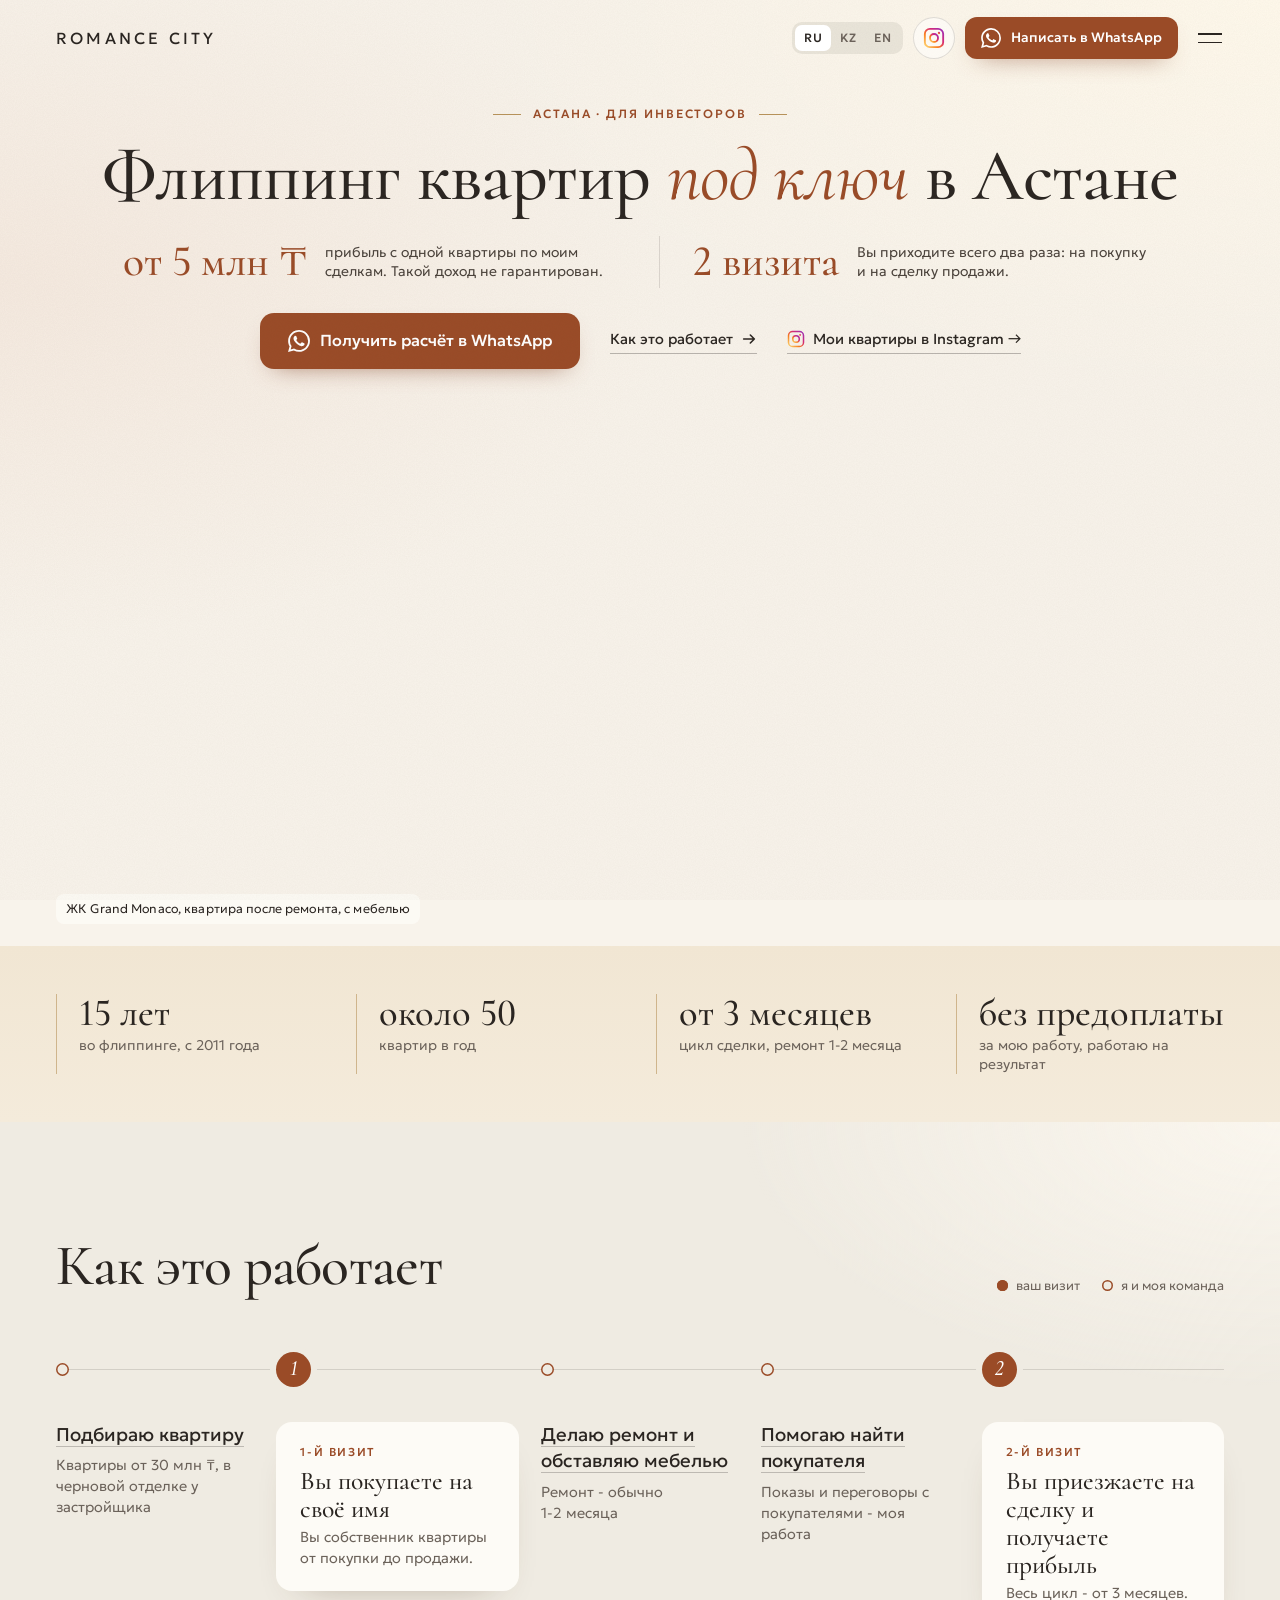
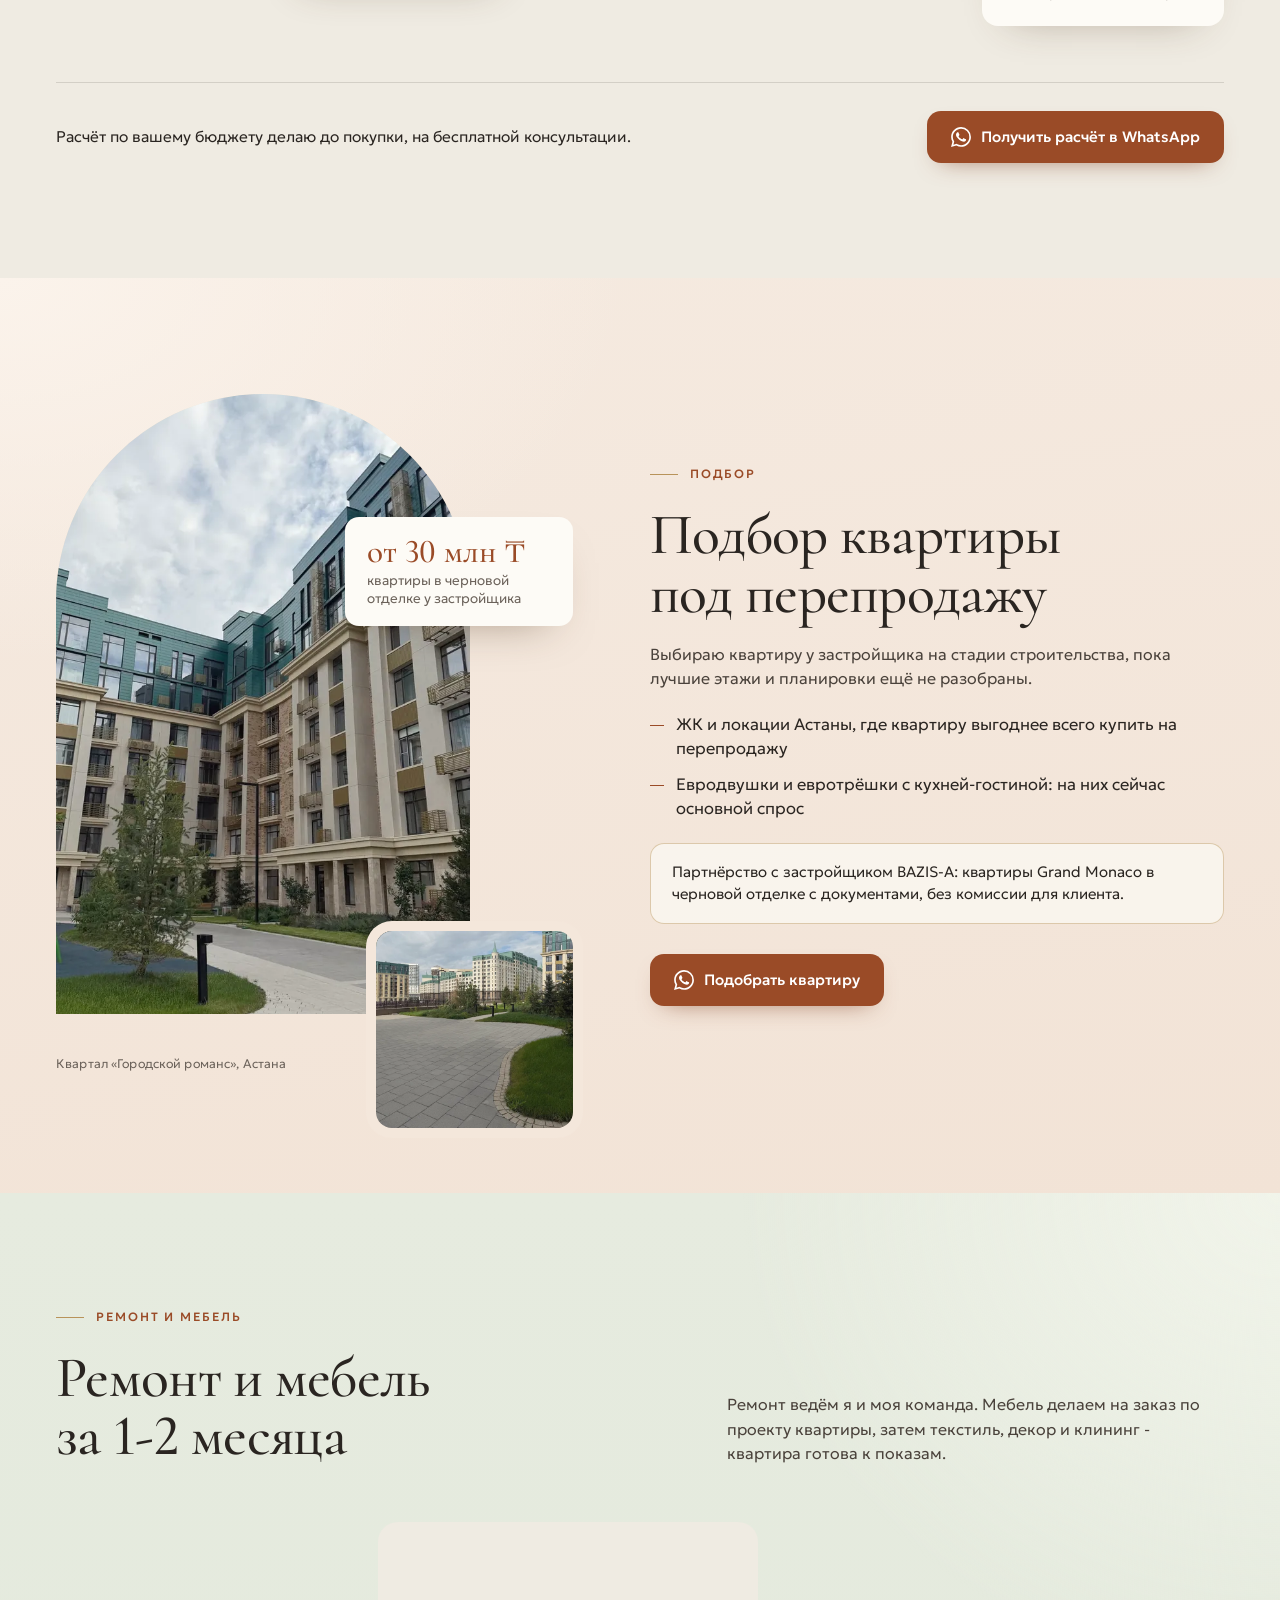
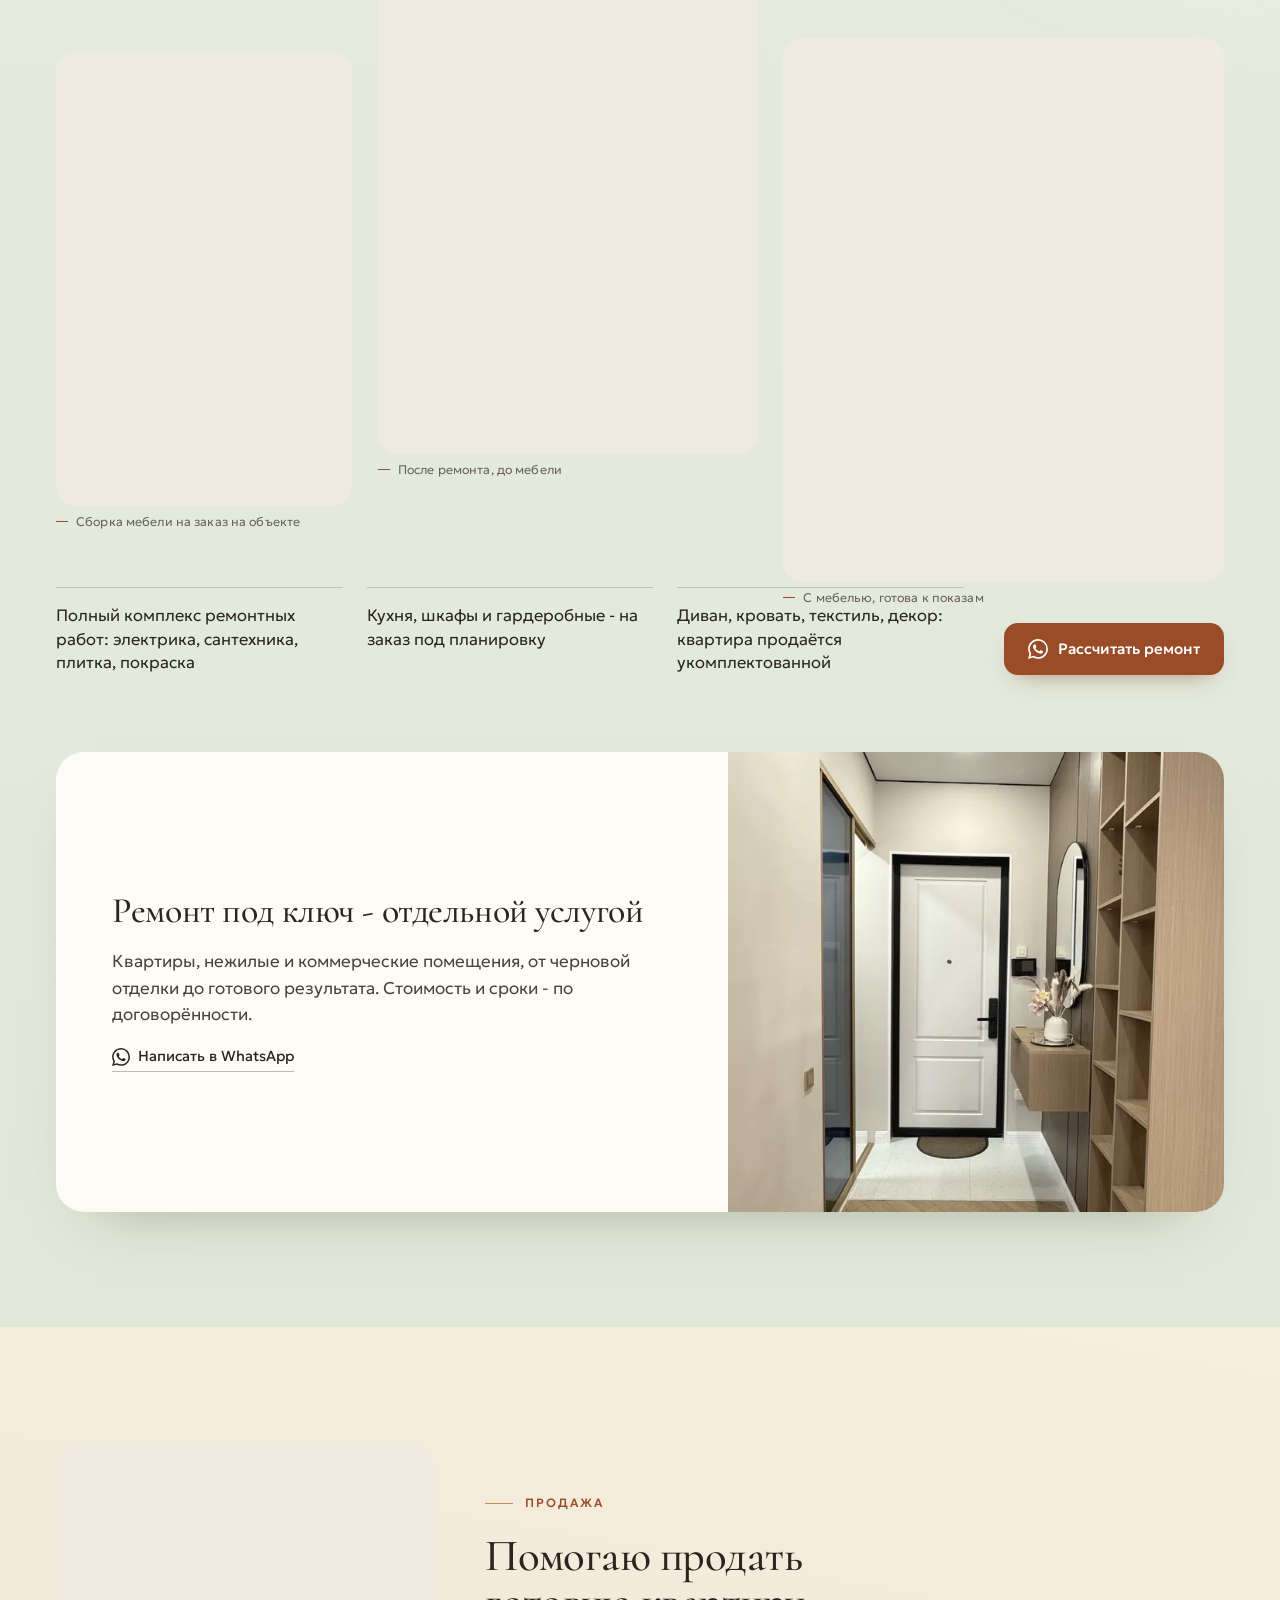
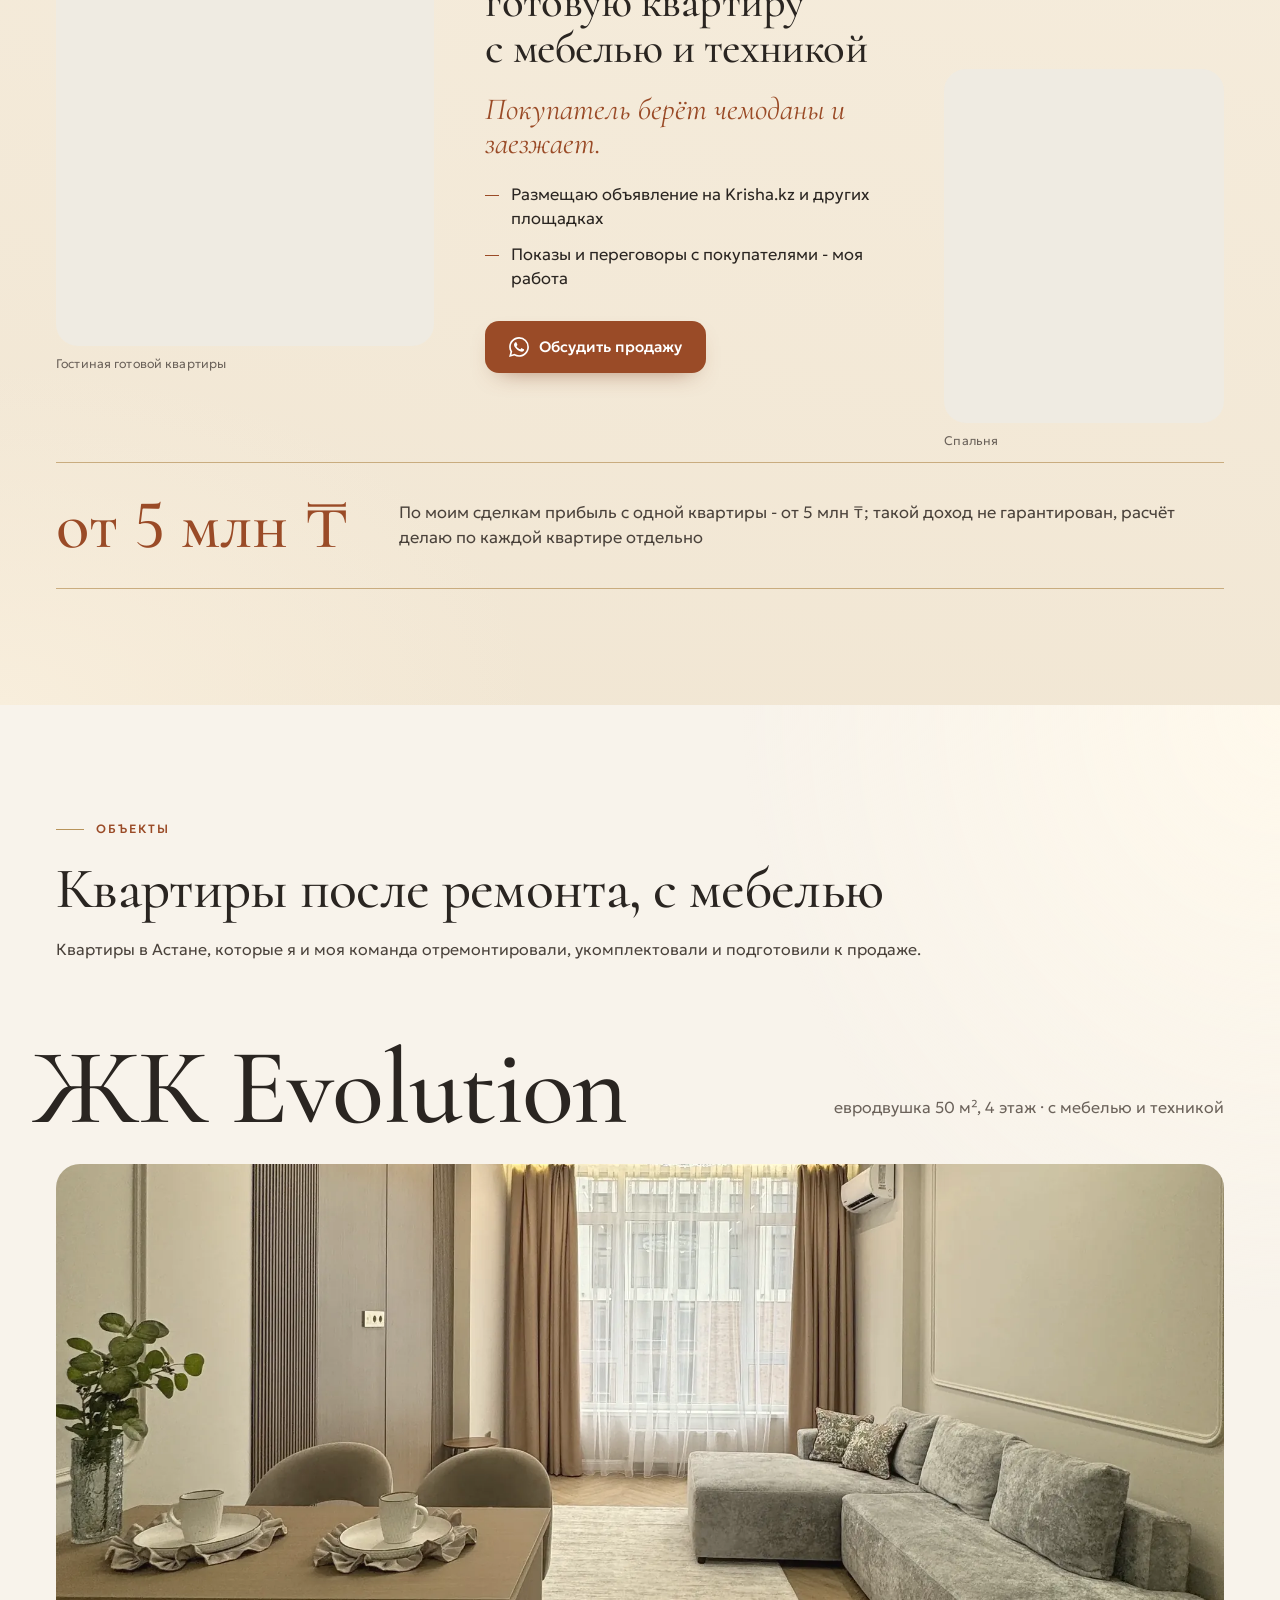
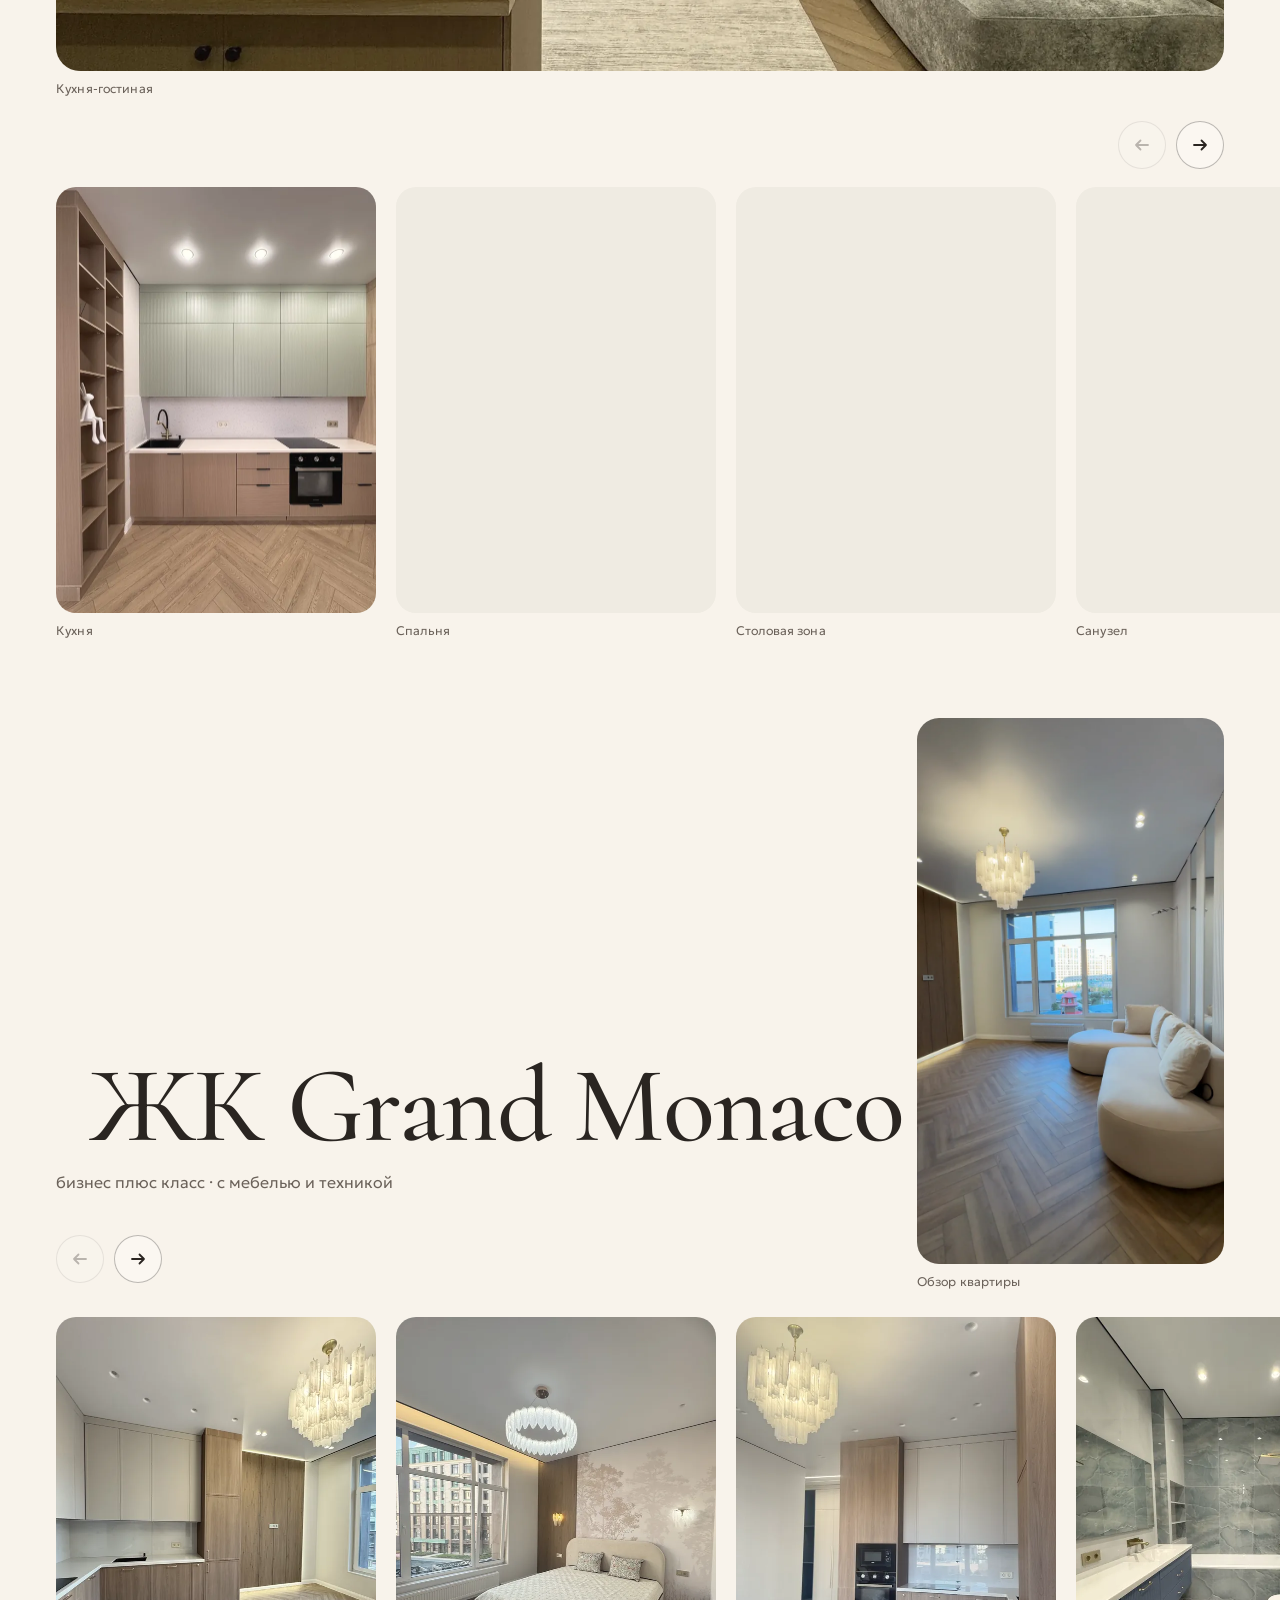
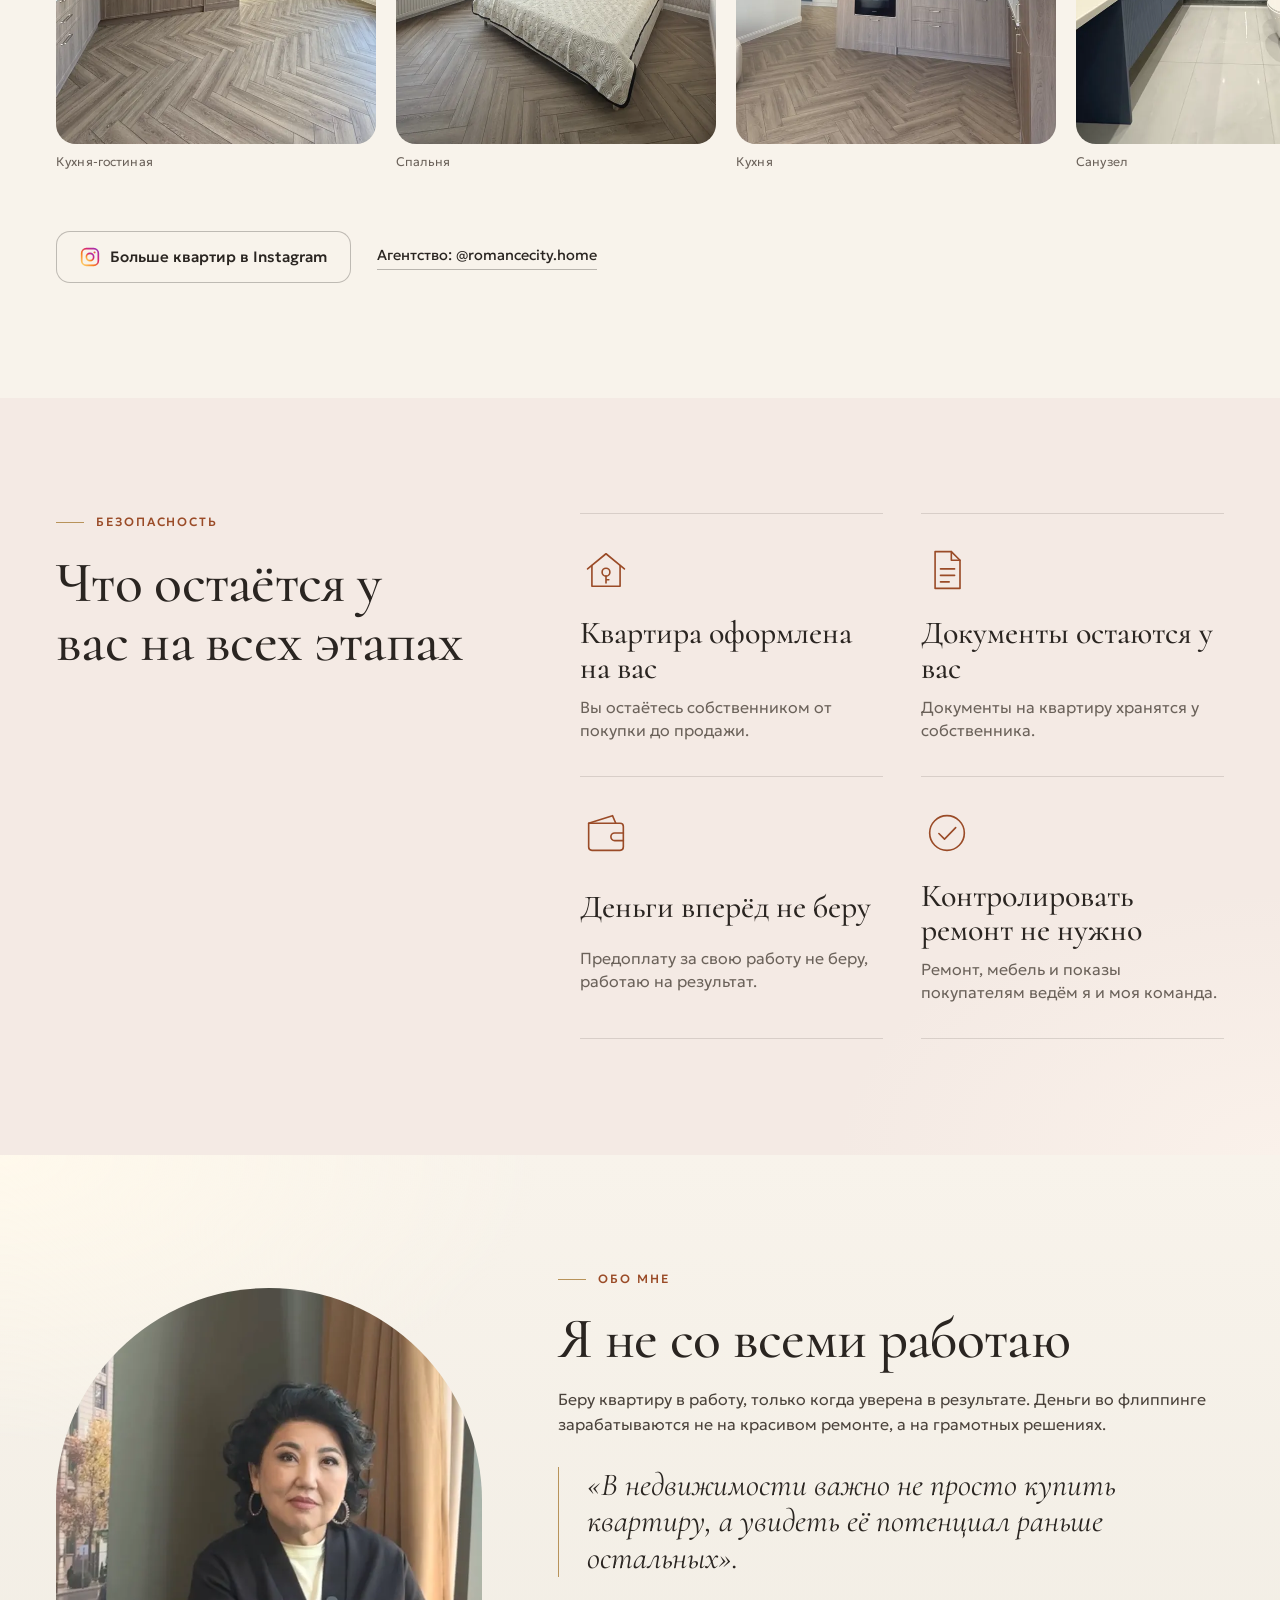
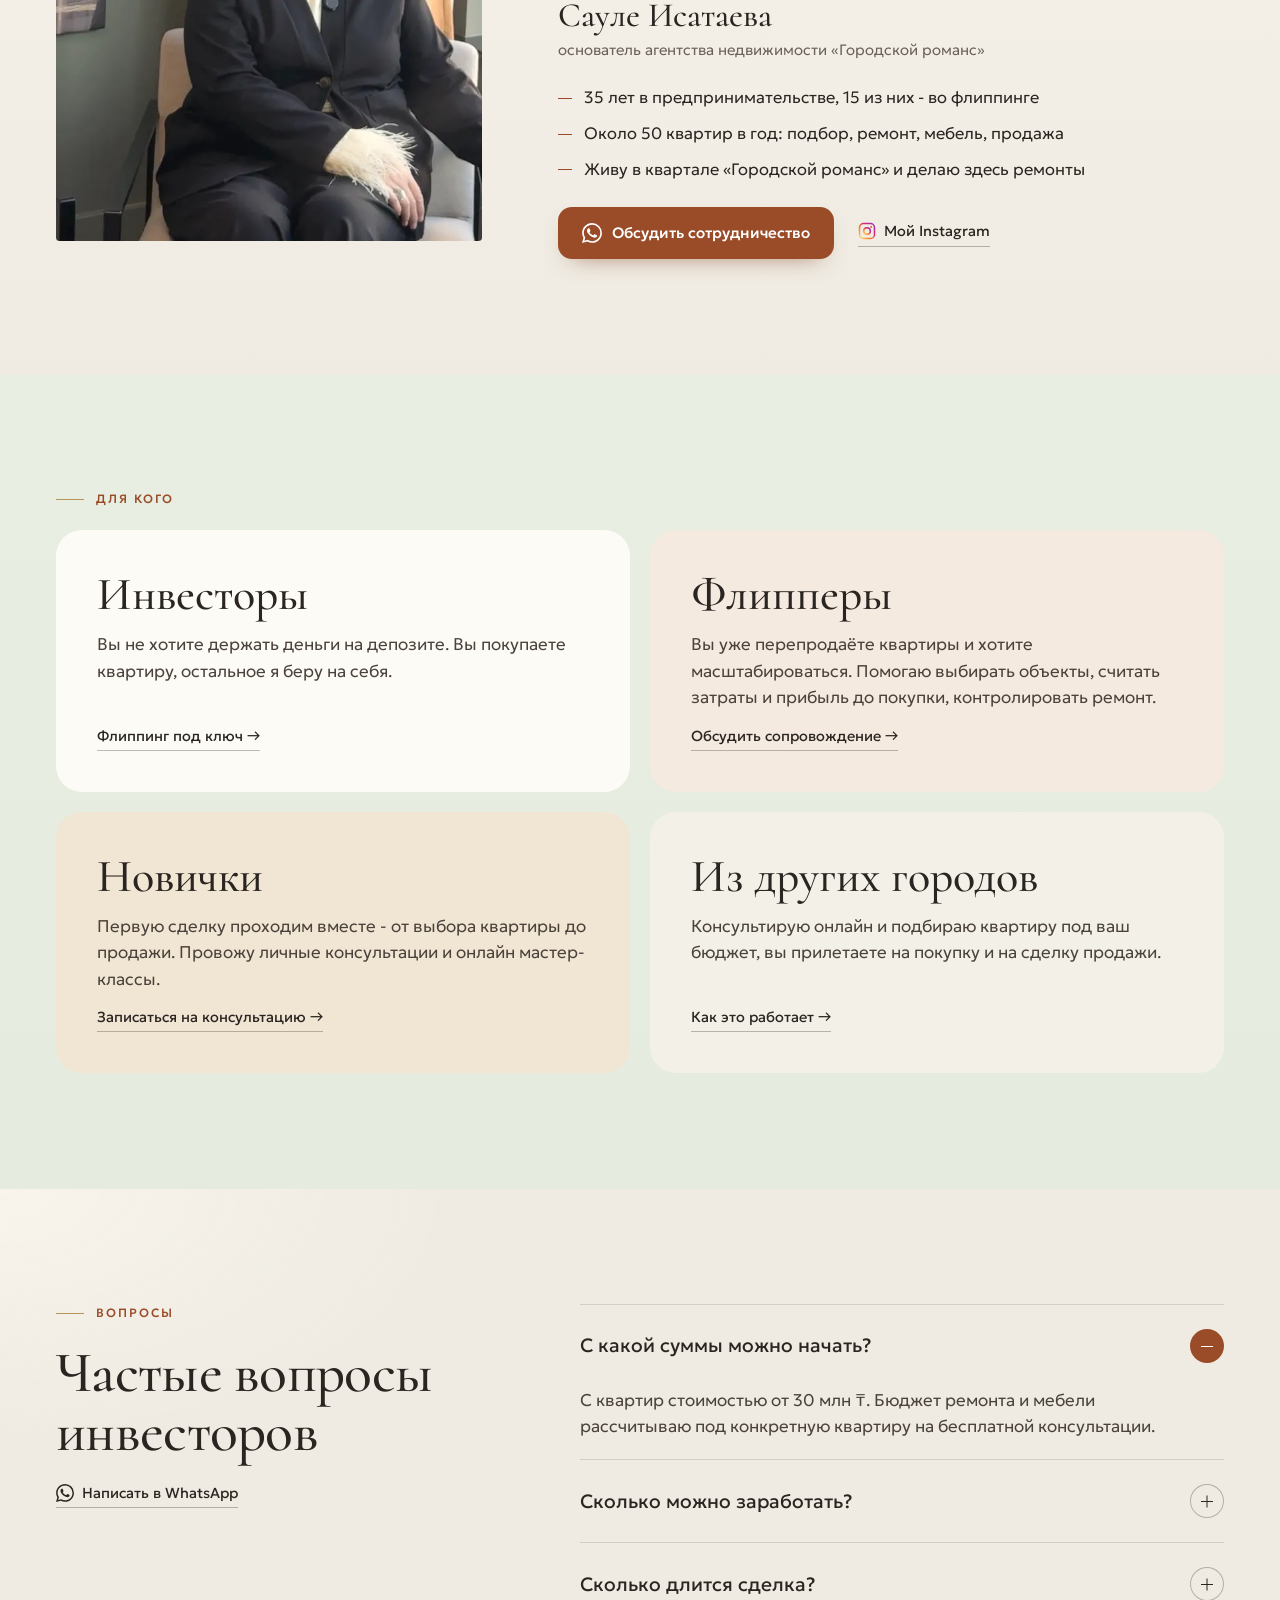
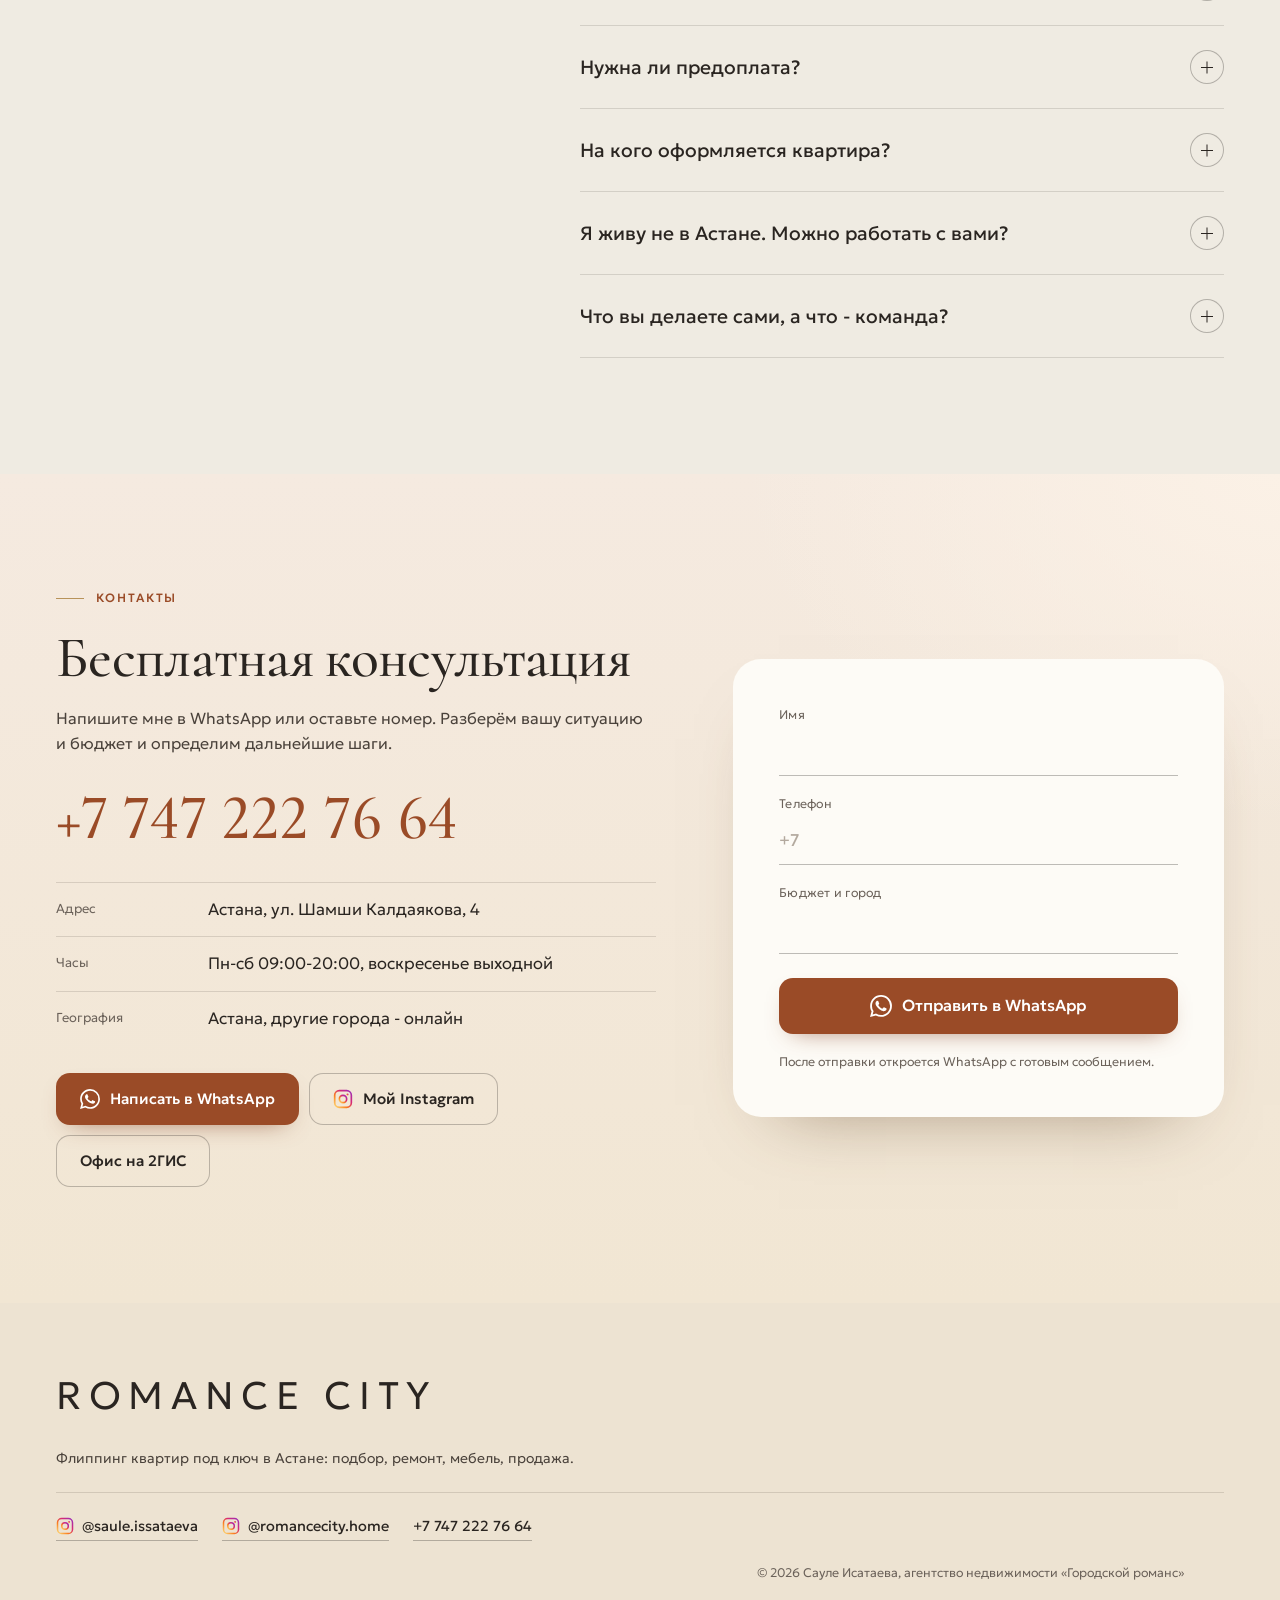
==== commit e2aa2dee: "Светлая версия: новый герой, отдельные разделы подбора, ремонта и продажи" ====
--- a/index.html
+++ b/index.html
@@ -9,7 +9,7 @@
 <link rel="canonical" href="https://songokura.github.io/romancecity/">
 <link rel="alternate" hreflang="ru" href="https://songokura.github.io/romancecity/">
 <link rel="alternate" hreflang="x-default" href="https://songokura.github.io/romancecity/">
-<meta name="theme-color" content="#1F241D">
+<meta name="theme-color" content="#F8F3EB">
 <meta property="og:type" content="website">
 <meta property="og:locale" content="ru_RU">
 <meta property="og:site_name" content="Romance City">
@@ -26,34 +26,40 @@
 <link rel="apple-touch-icon" href="assets/apple-touch-icon.png?v=20261105-1">
 <link rel="preconnect" href="https://fonts.googleapis.com">
 <link rel="preconnect" href="https://fonts.gstatic.com" crossorigin>
-<link rel="stylesheet" href="https://fonts.googleapis.com/css2?family=Spectral:ital,wght@0,300;0,400;1,300;1,400&family=Onest:wght@400;500;600&display=swap" media="print" onload="this.media='all'">
-<noscript><link rel="stylesheet" href="https://fonts.googleapis.com/css2?family=Spectral:ital,wght@0,300;0,400;1,300;1,400&family=Onest:wght@400;500;600&display=swap"></noscript>
-<link rel="preload" as="image" fetchpriority="high" media="(max-width:999px)" href="assets/photos/hero-gm-m-720.webp" imagesrcset="assets/photos/hero-gm-m-720.webp 720w, assets/photos/hero-gm-m-1080.webp 1080w" imagesizes="100vw">
-<link rel="preload" as="image" fetchpriority="high" media="(min-width:1000px)" href="assets/photos/hero-gm-1400.webp" imagesrcset="assets/photos/hero-gm-900.webp 900w, assets/photos/hero-gm-1400.webp 1400w, assets/photos/hero-gm-2000.webp 2000w" imagesizes="54vw">
+<link rel="stylesheet" href="https://fonts.googleapis.com/css2?family=Cormorant:ital,wght@0,400;0,500;1,400;1,500&family=Geologica:wght@300;400;500&display=swap">
+<link rel="preload" as="image" fetchpriority="high" media="(max-width:899px)" href="assets/photos/d-hero-m-720.webp" imagesrcset="assets/photos/d-hero-m-720.webp 720w, assets/photos/d-hero-m-1080.webp 1080w" imagesizes="100vw">
+<link rel="preload" as="image" fetchpriority="high" media="(min-width:900px)" href="assets/photos/d-hero-w-1920.webp" imagesrcset="assets/photos/d-hero-w-1280.webp 1280w, assets/photos/d-hero-w-1920.webp 1920w, assets/photos/d-hero-w-2560.webp 2560w" imagesizes="100vw">
 <script>document.documentElement.classList.add("js")</script>
-<link rel="stylesheet" href="styles.css?v=20261117-2">
+<link rel="stylesheet" href="styles.css?v=20261117-4">
 <script type="application/ld+json">
 {"@context":"https://schema.org","@type":["RealEstateAgent","LocalBusiness"],"name":"Romance City","alternateName":"Агентство недвижимости «Городской романс»","description":"Флиппинг квартир под ключ в Астане: подбор квартиры в новостройке, ремонт и мебель, помощь в поиске покупателя.","url":"https://songokura.github.io/romancecity/","image":"https://songokura.github.io/romancecity/assets/og-image.jpg","telephone":"+77472227664","founder":{"@type":"Person","name":"Сауле Исатаева"},"address":{"@type":"PostalAddress","streetAddress":"ул. Шамши Калдаякова, 4","addressLocality":"Астана","addressCountry":"KZ"},"areaServed":"KZ","openingHoursSpecification":[{"@type":"OpeningHoursSpecification","dayOfWeek":["Monday","Tuesday","Wednesday","Thursday","Friday","Saturday"],"opens":"09:00","closes":"20:00"}],"sameAs":["https://www.instagram.com/saule.issataeva","https://www.instagram.com/romancecity.home"]}
 </script>
-  <script src="https://lead-bot.sultan-askarov-kz.workers.dev/t.js" data-site="romancecity" defer></script>
+<script src="https://lead-bot.sultan-askarov-kz.workers.dev/t.js" data-site="romancecity" defer></script>
 </head>
 <body>
+<svg width="0" height="0" style="position:absolute" aria-hidden="true" focusable="false">
 <svg width="0" height="0" style="position:absolute" aria-hidden="true" focusable="false">
 <symbol id="ic-wa" viewBox="0 0 24 24"><path fill="currentColor" d="M17.472 14.382c-.297-.149-1.758-.867-2.03-.967-.273-.099-.471-.148-.67.15-.197.297-.767.966-.94 1.164-.173.199-.347.223-.644.075-.297-.15-1.255-.463-2.39-1.475-.883-.788-1.48-1.761-1.653-2.059-.173-.297-.018-.458.13-.606.134-.133.298-.347.446-.52.149-.174.198-.298.298-.497.099-.198.05-.371-.025-.52-.075-.149-.669-1.612-.916-2.207-.242-.579-.487-.5-.669-.51-.173-.008-.371-.01-.57-.01-.198 0-.52.074-.792.372-.272.297-1.04 1.016-1.04 2.479 0 1.462 1.065 2.875 1.213 3.074.149.198 2.096 3.2 5.077 4.487.709.306 1.262.489 1.694.625.712.227 1.36.195 1.871.118.571-.085 1.758-.719 2.006-1.413.248-.694.248-1.289.173-1.413-.074-.124-.272-.198-.57-.347m-5.421 7.403h-.004a9.87 9.87 0 0 1-5.031-1.378l-.361-.214-3.741.982.998-3.648-.235-.374a9.86 9.86 0 0 1-1.51-5.26c.001-5.45 4.436-9.884 9.888-9.884 2.64 0 5.122 1.03 6.988 2.898a9.825 9.825 0 0 1 2.893 6.994c-.003 5.45-4.437 9.884-9.885 9.884m8.413-18.297A11.815 11.815 0 0 0 12.05 0C5.495 0 .16 5.335.157 11.892c0 2.096.547 4.142 1.588 5.945L.057 24l6.305-1.654a11.882 11.882 0 0 0 5.683 1.448h.005c6.554 0 11.89-5.335 11.893-11.893a11.821 11.821 0 0 0-3.48-8.413Z"/></symbol>
 <symbol id="ic-ig" viewBox="0 0 24 24"><defs><linearGradient id="igg" x1="0" y1="1" x2="1" y2="0"><stop offset="0" stop-color="#FEDA75"/><stop offset=".35" stop-color="#FA7E1E"/><stop offset=".65" stop-color="#D62976"/><stop offset="1" stop-color="#962FBF"/></linearGradient></defs><rect x="2" y="2" width="20" height="20" rx="5.5" fill="none" stroke="url(#igg)" stroke-width="2"/><circle cx="12" cy="12" r="4.4" fill="none" stroke="url(#igg)" stroke-width="2"/><circle cx="17.4" cy="6.6" r="1.3" fill="url(#igg)"/></symbol>
 <symbol id="ic-tel" viewBox="0 0 24 24"><path fill="currentColor" d="M6.6 2.8c.6-.2 1.3 0 1.6.6l1.8 3.3c.3.6.2 1.3-.3 1.7l-1.5 1.3c1.2 2.6 3.3 4.7 5.9 5.9l1.3-1.5c.4-.5 1.1-.6 1.7-.3l3.3 1.8c.6.3.8 1 .6 1.6l-.9 2.6c-.2.6-.8 1-1.4 1C9.6 20.9 3.1 14.4 2.2 5.2c-.1-.6.3-1.2.9-1.4l3.5-1Z"/></symbol>
 <symbol id="ic-arr" viewBox="0 0 24 24"><path fill="none" stroke="currentColor" stroke-width="2.4" stroke-linecap="round" stroke-linejoin="round" d="M4 12h16M14 6l6 6-6 6"/></symbol>
 </svg>
+<symbol id="ic-key" viewBox="0 0 48 48"><g fill="none" stroke="currentColor" stroke-width="1.5" stroke-linecap="round" stroke-linejoin="round"><path d="M7 23 24 9l17 14"/><path d="M11 20v19h26V20"/><circle cx="24" cy="26" r="3.6"/><path d="M24 29.6V36m0-3h2.6"/></g></symbol>
+<symbol id="ic-doc" viewBox="0 0 48 48"><g fill="none" stroke="currentColor" stroke-width="1.5" stroke-linecap="round" stroke-linejoin="round"><path d="M13 7h15l8 8v26H13z"/><path d="M28 7v8h8"/><path d="M18 23h13M18 29h13M18 35h8"/></g></symbol>
+<symbol id="ic-pay" viewBox="0 0 48 48"><g fill="none" stroke="currentColor" stroke-width="1.5" stroke-linecap="round" stroke-linejoin="round"><path d="M8 15h29a3 3 0 0 1 3 3v19a3 3 0 0 1-3 3H11a3 3 0 0 1-3-3z"/><path d="M8 15l22-7 3 7"/><path d="M40 24h-8a3.5 3.5 0 0 0 0 7h8"/></g></symbol>
+<symbol id="ic-ok" viewBox="0 0 48 48"><g fill="none" stroke="currentColor" stroke-width="1.5" stroke-linecap="round" stroke-linejoin="round"><circle cx="24" cy="24" r="16"/><path d="M16.5 24.5l5.2 5.2L32 19"/></g></symbol>
+</svg>
 
 <header class="hdr" id="hdr">
   <div class="hdr-in">
     <a class="logo" href="#top" aria-label="Romance City" data-i18n-aria="up.aria">Romance City</a>
     <nav class="nav" aria-label="Разделы">
       <a href="#kak" data-i18n="nav.kak">Как это работает</a>
+      <a href="#podbor" data-i18n="nav.podbor">Подбор</a>
+      <a href="#remont" data-i18n="nav.remont">Ремонт</a>
+      <a href="#prodazha" data-i18n="nav.prodazha">Продажа</a>
       <a href="#obekty" data-i18n="nav.obekty">Объекты</a>
-      <a href="#remont" data-i18n="nav.remont">Ремонт</a>
       <a href="#obo-mne" data-i18n="nav.me">Обо мне</a>
-      <a href="#faq" data-i18n="nav.faq">Вопросы</a>
       <a href="#kontakty" data-i18n="nav.kont">Контакты</a>
     </nav>
     <div class="hdr-r">
@@ -63,14 +69,14 @@
         <button type="button" data-lang="en" aria-pressed="false">EN</button>
       </div>
       <a class="hdr-ig" href="https://www.instagram.com/saule.issataeva" target="_blank" rel="noopener" aria-label="Instagram Сауле Исатаевой" data-i18n-aria="ig.aria"><svg width="22" height="22" aria-hidden="true"><use href="#ic-ig"/></svg></a>
-      <a class="btn btn-s hdr-wa" href="https://wa.me/77472227664" data-wa="default" target="_blank" rel="noopener"><svg width="18" height="18" aria-hidden="true"><use href="#ic-wa"/></svg><span data-i18n="hdr.wa">Написать в WhatsApp</span></a>
-      <button class="burger" type="button" id="burger" aria-label="Меню" data-i18n-aria="menu.aria" aria-expanded="false" aria-controls="menu"><i></i><i></i></button>
+      <a class="btn btn-s hdr-wa" href="https://wa.me/77472227664?text=" data-wa="default" target="_blank" rel="noopener"><svg width="20" height="20" aria-hidden="true"><use href="#ic-wa"/></svg><span data-i18n="hdr.wa">Написать в WhatsApp</span></a>
+      <button class="burger" id="burger" type="button" aria-expanded="false" aria-controls="menu" aria-label="Меню" data-i18n-aria="menu.aria"><i></i><i></i></button>
     </div>
   </div>
 </header>
 
 <div class="menu" id="menu" hidden>
-  <nav class="menu-nav" aria-label="Меню">
+  <nav class="menu-nav">
     <a href="#kak" data-i18n="nav.kak">Как это работает</a>
     <a href="#podbor" data-i18n="nav.podbor">Подбор</a>
     <a href="#remont" data-i18n="nav.remont">Ремонт</a>
@@ -81,392 +87,320 @@
     <a href="#kontakty" data-i18n="nav.kont">Контакты</a>
   </nav>
   <p class="menu-note" data-i18n="menu.note">Астана, ул. Шамши Калдаякова, 4. Пн-сб 09:00-20:00. Инвесторов из других городов веду онлайн.</p>
-  <div class="menu-btns">
+  <div class="menu-act">
     <a class="btn btn-o" href="tel:+77472227664"><svg width="18" height="18" aria-hidden="true"><use href="#ic-tel"/></svg><span data-i18n="menu.call">Позвонить</span></a>
-    <a class="btn" href="https://wa.me/77472227664" data-wa="default" target="_blank" rel="noopener"><svg width="18" height="18" aria-hidden="true"><use href="#ic-wa"/></svg><span>WhatsApp</span></a>
-    <a class="menu-ig" href="https://www.instagram.com/saule.issataeva" target="_blank" rel="noopener" aria-label="Instagram Сауле Исатаевой" data-i18n-aria="ig.aria"><svg width="26" height="26" aria-hidden="true"><use href="#ic-ig"/></svg></a>
+    <a class="btn" href="https://wa.me/77472227664?text=" data-wa="default" target="_blank" rel="noopener"><svg width="20" height="20" aria-hidden="true"><use href="#ic-wa"/></svg><span>WhatsApp</span></a>
+    <a class="btn btn-o btn-ic" href="https://www.instagram.com/saule.issataeva" target="_blank" rel="noopener" aria-label="Instagram Сауле Исатаевой" data-i18n-aria="ig.aria"><svg width="22" height="22" aria-hidden="true"><use href="#ic-ig"/></svg></a>
   </div>
 </div>
 
 <main>
-
-<!-- ГЕРОЙ -->
-<section class="hero dark" id="top">
-  <div class="hero-ph" id="heroPh">
-    <picture>
-      <source media="(max-width:999px)" srcset="assets/photos/hero-gm-m-720.webp 720w, assets/photos/hero-gm-m-1080.webp 1080w" sizes="100vw">
-      <img src="assets/photos/hero-gm-1400.webp" srcset="assets/photos/hero-gm-900.webp 900w, assets/photos/hero-gm-1400.webp 1400w, assets/photos/hero-gm-2000.webp 2000w" sizes="54vw" width="1400" height="1867" alt="Гостиная после ремонта в ЖК Grand Monaco: хрустальная люстра, светлый диван, паркет ёлочкой, большое окно" data-i18n-alt="hero.a1" fetchpriority="high" decoding="async">
-    </picture>
-  </div>
-  <div class="hero-main">
-    <h1 class="h1" id="h1"><span class="h1-k l1" data-i18n="hero.k">Флиппинг квартир под ключ</span> <span class="h1-m l2" data-i18n="hero.t1">Квартира в&nbsp;Астане: от&nbsp;покупки до&nbsp;продажи <em>с&nbsp;прибылью</em></span></h1>
-    <p class="hero-lead l3" data-i18n="hero.lead3">Для инвесторов. Подбираю квартиру у застройщика, делаю ремонт, обставляю мебелью и помогаю найти покупателя.</p>
-    <ul class="pros l3">
+<section class="hero" id="top">
+  <div class="wrap hero-tx">
+    <p class="kick hero-k" data-i18n="hero.k2">Астана · для инвесторов</p>
+    <h1 class="h1" data-split data-i18n="hero.h">Флиппинг квартир <em class="nw">под ключ</em> в&nbsp;Астане</h1>
+    <ul class="gain">
       <li><b data-i18n="hero.p1n">от&nbsp;5&nbsp;млн&nbsp;₸</b><span data-i18n="hero.p1">прибыль с одной квартиры по моим сделкам. Такой доход не гарантирован.</span></li>
       <li><b data-i18n="hero.p2n">2&nbsp;визита</b><span data-i18n="hero.p2">Вы приходите всего два раза: на покупку и на сделку продажи.</span></li>
     </ul>
-    <div class="hero-cta l4">
-      <a class="btn" href="https://wa.me/77472227664" data-wa="hero" target="_blank" rel="noopener"><svg width="20" height="20" aria-hidden="true"><use href="#ic-wa"/></svg><span data-i18n="hero.cta1">Получить расчёт в WhatsApp</span></a>
-    </div>
-  </div>
-  <div class="hero-more l4">
-    <a class="lnk hero-how" href="#kak"><span data-i18n="hero.cta2">Как это работает</span><svg width="18" height="18" aria-hidden="true"><use href="#ic-arr"/></svg></a>
-    <a class="lnk hero-ig" href="https://www.instagram.com/saule.issataeva" target="_blank" rel="noopener"><svg width="18" height="18" aria-hidden="true"><use href="#ic-ig"/></svg><span data-i18n="hero.ig">Мои квартиры в Instagram →</span></a>
-  </div>
-  <p class="hero-cap l4" data-i18n="hero.cap">На фото: гостиная в&nbsp;ЖК&nbsp;Grand Monaco после ремонта</p>
-</section>
-
-<!-- ФАКТЫ -->
-<section class="facts dark" aria-label="Коротко" data-i18n-aria="facts.aria">
-  <div class="wrap facts-in">
-    <div class="fact" data-rv><b data-i18n="f1.n">15&nbsp;лет</b><span data-i18n="f1.t">во флиппинге, с&nbsp;2011&nbsp;года</span></div>
-    <div class="fact" data-rv><b data-i18n="f2.n">около&nbsp;50</b><span data-i18n="f2.t">квартир в год</span></div>
-    <div class="fact" data-rv><b data-i18n="f4.n">от&nbsp;3&nbsp;месяцев</b><span data-i18n="f4.t">цикл сделки, ремонт <span class=nw>1-2&nbsp;месяца</span></span></div>
-    <div class="fact" data-rv><b data-i18n="f3.n">без предоплаты</b><span data-i18n="f3.t">за мою работу, работаю на результат</span></div>
-  </div>
-</section>
-
-<!-- КАК ЭТО РАБОТАЕТ -->
+    <div class="hero-cta">
+      <a class="btn btn-l" href="https://wa.me/77472227664?text=" data-wa="hero" target="_blank" rel="noopener"><svg width="22" height="22" aria-hidden="true"><use href="#ic-wa"/></svg><span data-i18n="hero.cta1">Получить расчёт в WhatsApp</span></a>
+      <a class="lnk hero-how" href="#kak"><span data-i18n="hero.cta2">Как это работает</span><svg width="16" height="16" aria-hidden="true"><use href="#ic-arr"/></svg></a>
+      <a class="lnk hero-ig" href="https://www.instagram.com/saule.issataeva" target="_blank" rel="noopener"><svg width="18" height="18" aria-hidden="true"><use href="#ic-ig"/></svg><span data-i18n="hero.ig">Мои квартиры в Instagram →</span></a>
+    </div>
+  </div>
+  <figure class="hero-ph" id="heroPh">
+    <picture>
+      <source media="(min-width:900px)" srcset="assets/photos/d-hero-w-1280.webp 1280w, assets/photos/d-hero-w-1920.webp 1920w, assets/photos/d-hero-w-2560.webp 2560w" sizes="100vw">
+      <img src="assets/photos/d-hero-m-720.webp" srcset="assets/photos/d-hero-m-720.webp 720w, assets/photos/d-hero-m-1080.webp 1080w" sizes="100vw" width="720" height="902" alt="Гостиная после ремонта в ЖК Grand Monaco: хрустальная люстра, светлый диван, паркет ёлочкой, большое окно" data-i18n-alt="hero.a1" fetchpriority="high" decoding="async">
+    </picture>
+    <i class="beam" aria-hidden="true"></i>
+    <figcaption data-i18n="hero.cap">ЖК Grand Monaco, квартира после ремонта, с мебелью</figcaption>
+  </figure>
+</section>
+
+<section class="facts" aria-label="Коротко" data-i18n-aria="facts.aria">
+  <ul class="wrap facts-l">
+    <li data-rv><b data-i18n="f1.n">15&nbsp;лет</b><span data-i18n="f1.t">во флиппинге, с&nbsp;2011&nbsp;года</span></li>
+    <li data-rv><b data-i18n="f2.n">около&nbsp;50</b><span data-i18n="f2.t">квартир в год</span></li>
+    <li data-rv><b data-i18n="f4.n">от&nbsp;3&nbsp;месяцев</b><span data-i18n="f4.t">цикл сделки, ремонт <span class=nw>1-2&nbsp;месяца</span></span></li>
+    <li data-rv><b data-i18n="f3.n">без предоплаты</b><span data-i18n="f3.t">за мою работу, работаю на результат</span></li>
+  </ul>
+</section>
+
 <section class="kak" id="kak">
   <div class="wrap">
-    <header class="sh">
+    <div class="kak-head">
       <h2 class="h2" data-split data-i18n="kak.h">Как это работает</h2>
-      <p class="lead" data-rv data-i18n="kak.note">Расчёт по вашему бюджету делаю до покупки, на бесплатной консультации.</p>
-    </header>
-    <div class="kak-grid">
-      <div class="kak-photo" aria-hidden="true">
-        <div class="kak-stack" id="kakStack">
-            <img class="on" src="assets/photos/empty-09-640.webp" srcset="assets/photos/empty-09-640.webp 640w, assets/photos/empty-09-l.webp 960w" sizes="(min-width:900px) 36vw, 1px" alt="" loading="lazy" decoding="async">
-            <img src="assets/photos/facade-01-640.webp" srcset="assets/photos/facade-01-640.webp 640w, assets/photos/facade-01-l.webp 1012w" sizes="(min-width:900px) 36vw, 1px" alt="" loading="lazy" decoding="async">
-            <img src="assets/photos/reno-01-640.webp" srcset="assets/photos/reno-01-640.webp 640w, assets/photos/reno-01-l.webp 1012w" sizes="(min-width:900px) 36vw, 1px" alt="" loading="lazy" decoding="async">
-            <img src="assets/photos/gm-02-640.webp" srcset="assets/photos/gm-02-640.webp 640w, assets/photos/gm-02-l.webp 1350w" sizes="(min-width:900px) 36vw, 1px" alt="" loading="lazy" decoding="async">
-            <img src="assets/photos/evo-09-640.webp" srcset="assets/photos/evo-09-640.webp 640w, assets/photos/evo-09-l.webp 1350w" sizes="(min-width:900px) 36vw, 1px" alt="" loading="lazy" decoding="async">
-            <img src="assets/photos/apt3-04-640.webp" srcset="assets/photos/apt3-04-640.webp 640w, assets/photos/apt3-04-l.webp 1200w" sizes="(min-width:900px) 36vw, 1px" alt="" loading="lazy" decoding="async">
-        </div>
-      </div>
-      <ol class="steps" id="steps">
-        <li class="st on">
-          <span class="st-n" aria-hidden="true">01</span>
-          <div class="st-b"><h3 data-i18n="kak.s1">Подбираю квартиру</h3><p data-i18n="kak.p1">Планировку, этаж и бюджет ремонта оцениваю до покупки.</p></div>
-        </li>
-        <li class="st">
-          <span class="st-n" aria-hidden="true">02</span>
-          <div class="st-b"><h3 data-i18n="kak.s2">Вы покупаете на своё имя</h3><p data-i18n="kak.p2">Вы собственник квартиры от покупки до продажи.</p></div>
-        </li>
-        <li class="st">
-          <span class="st-n" aria-hidden="true">03</span>
-          <div class="st-b"><h3 data-i18n="kak.s3">Делаю ремонт</h3><p data-i18n="kak.p3">Обычно <span class=nw>1-2&nbsp;месяца</span>. Вам приезжать на объект не нужно.</p></div>
-        </li>
-        <li class="st">
-          <span class="st-n" aria-hidden="true">04</span>
-          <div class="st-b"><h3 data-i18n="kak.s4">Обставляю мебелью и готовлю к продаже</h3><p data-i18n="kak.p4">Мебель на заказ, текстиль, декор и клининг.</p></div>
-        </li>
-        <li class="st">
-          <span class="st-n" aria-hidden="true">05</span>
-          <div class="st-b"><h3 data-i18n="kak.s5">Помогаю найти покупателя</h3><p data-i18n="kak.p5">Объявление, показы и переговоры с покупателями - моя работа.</p></div>
-        </li>
-        <li class="st">
-          <span class="st-n" aria-hidden="true">06</span>
-          <div class="st-b"><h3 data-i18n="kak.s6">Вы приезжаете на сделку и получаете прибыль</h3><p data-i18n="kak.p6">Весь цикл - от 3&nbsp;месяцев.</p></div>
-        </li>
-      </ol>
-    </div>
-  </div>
-</section>
-
-<!-- ПОДБОР -->
-<section class="duo mist" id="podbor">
-  <div class="wrap duo-in">
-    <div class="duo-t">
+      <p class="legend" data-rv><span class="lg lg-v"><i></i><span data-i18n="way.you">ваш визит</span></span><span class="lg"><i></i><span data-i18n="way.team">я и моя команда</span></span></p>
+    </div>
+    <ol class="path" id="path">
+      <li class="pt" data-rv><i class="nd"></i><a href="#podbor"><h3 data-i18n="kak.t1">Подбираю квартиру</h3><p data-i18n="pb.l4">Квартиры от 30&nbsp;млн&nbsp;₸, в черновой отделке у застройщика</p></a></li>
+      <li class="pt pt-v" data-rv><i class="nd"><em>1</em></i><div><p class="pt-k" data-i18n="way.v1">1-й визит</p><h3 data-i18n="kak.s2">Вы покупаете на своё имя</h3><p data-i18n="kak.p2">Вы собственник квартиры от покупки до продажи.</p></div></li>
+      <li class="pt" data-rv><i class="nd"></i><a href="#remont"><h3 data-i18n="kak.t3">Делаю ремонт и обставляю мебелью</h3><p data-i18n="kak.d3">Ремонт - обычно <span class=nw>1-2&nbsp;месяца</span></p></a></li>
+      <li class="pt" data-rv><i class="nd"></i><a href="#prodazha"><h3 data-i18n="kak.t4">Помогаю найти покупателя</h3><p data-i18n="pr.l1">Показы и переговоры с покупателями - моя работа</p></a></li>
+      <li class="pt pt-v" data-rv><i class="nd"><em>2</em></i><div><p class="pt-k" data-i18n="way.v2">2-й визит</p><h3 data-i18n="kak.s6">Вы приезжаете на сделку и получаете прибыль</h3><p data-i18n="kak.p6">Весь цикл - от 3&nbsp;месяцев.</p></div></li>
+    </ol>
+    <div class="kak-foot" data-rv>
+      <p data-i18n="kak.note">Расчёт по вашему бюджету делаю до покупки, на бесплатной консультации.</p>
+      <a class="btn" href="https://wa.me/77472227664?text=" data-wa="hero" target="_blank" rel="noopener"><svg width="20" height="20" aria-hidden="true"><use href="#ic-wa"/></svg><span data-i18n="hero.cta1">Получить расчёт в WhatsApp</span></a>
+    </div>
+  </div>
+</section>
+
+<section class="svc podbor" id="podbor">
+  <div class="wrap pb-grid">
+    <div class="pb-vis">
+      <figure class="arch" data-ph><img src="assets/photos/d-podbor-640.webp" srcset="assets/photos/d-podbor-640.webp 640w, assets/photos/d-podbor-1012.webp 1012w" sizes="(max-width:899px) 78vw, 36vw" width="640" height="1138" loading="lazy" decoding="async" alt="Двор жилого квартала «Городской романс» в Астане" data-i18n-alt="pb.a1"></figure>
+      <figure class="pb-sm" data-rv><img src="assets/photos/d-podbor2-640.webp" width="640" height="614" loading="lazy" decoding="async" alt="Двор жилого квартала «Городской романс» в Астане" data-i18n-alt="pb.a1"></figure>
+      <p class="chip" data-rv><b data-i18n="pb.n">от&nbsp;30&nbsp;млн&nbsp;₸</b><span data-i18n="pb.nt">квартиры в черновой отделке у застройщика</span></p>
+      <p class="cap" data-i18n="pb.cap">Квартал «Городской романс», Астана</p>
+    </div>
+    <div class="pb-tx">
       <p class="kick" data-rv data-i18n="pb.k">Подбор</p>
       <h2 class="h2" data-split data-i18n="pb.h">Подбор квартиры под перепродажу</h2>
       <p class="lead" data-rv data-i18n="pb.lead">Выбираю квартиру у застройщика на стадии строительства, пока лучшие этажи и планировки ещё не разобраны.</p>
       <ul class="ul" data-rv>
         <li data-i18n="pb.l1">ЖК и локации Астаны, где квартиру выгоднее всего купить на перепродажу</li>
         <li data-i18n="pb.l3">Евродвушки и евротрёшки с кухней-гостиной: на них сейчас основной спрос</li>
-        <li data-i18n="pb.l4">Квартиры от 30&nbsp;млн&nbsp;₸, в черновой отделке у застройщика</li>
       </ul>
       <p class="note" data-rv data-i18n="pb.partner">Партнёрство с застройщиком BAZIS-A: квартиры Grand Monaco в черновой отделке с документами, без комиссии для клиента.</p>
-      <a class="btn" data-rv href="https://wa.me/77472227664" data-wa="podbor" target="_blank" rel="noopener"><svg width="20" height="20" aria-hidden="true"><use href="#ic-wa"/></svg><span data-i18n="pb.btn">Подобрать квартиру</span></a>
-    </div>
-    <div class="duo-p">
-      <figure class="fr">
-        <div class="ph" style="--ar:4/5"><img src="assets/photos/facade-02-640.webp" srcset="assets/photos/facade-02-640.webp 640w, assets/photos/facade-02-l.webp 1350w" sizes="(min-width:900px) 44vw, 92vw" alt="Двор жилого квартала «Городской романс» в Астане" data-i18n-alt="pb.a1" loading="lazy" decoding="async"></div>
-        <figcaption data-i18n="pb.cap">Квартал «Городской романс», Астана</figcaption>
-      </figure>
-    </div>
-  </div>
-</section>
-
-<!-- РЕМОНТ -->
-<section class="duo duo-rev dark" id="remont">
-  <div class="wrap duo-in">
-    <div class="duo-p">
-      <figure class="fr">
-        <div class="ph" style="--ar:4/5"><img src="assets/photos/reno-02-640.webp" srcset="assets/photos/reno-02-640.webp 640w, assets/photos/reno-02-l.webp 1012w" sizes="(min-width:900px) 44vw, 92vw" alt="Мастер собирает мебель на заказ в квартире во время ремонта" data-i18n-alt="re.a1" loading="lazy" decoding="async"></div>
-        <figcaption data-i18n="re.cap">Сборка мебели на заказ на объекте</figcaption>
-      </figure>
-    </div>
-    <div class="duo-t">
-      <p class="kick" data-rv data-i18n="re.k">Ремонт и мебель</p>
-      <h2 class="h2" data-split data-i18n="re.h">Ремонт и мебель за&nbsp;<span class=nw>1-2&nbsp;месяца</span></h2>
+      <a class="btn" data-rv href="https://wa.me/77472227664?text=" data-wa="podbor" target="_blank" rel="noopener"><svg width="20" height="20" aria-hidden="true"><use href="#ic-wa"/></svg><span data-i18n="pb.btn">Подобрать квартиру</span></a>
+    </div>
+  </div>
+</section>
+
+<section class="svc remont" id="remont">
+  <div class="wrap">
+    <div class="re-head">
+      <div>
+        <p class="kick" data-rv data-i18n="re.k">Ремонт и мебель</p>
+        <h2 class="h2" data-split data-i18n="re.h">Ремонт и мебель за&nbsp;<span class=nw>1-2&nbsp;месяца</span></h2>
+      </div>
       <p class="lead" data-rv data-i18n="re.lead">Ремонт ведём я и моя команда. Мебель делаем на заказ по проекту квартиры, затем текстиль, декор и клининг - квартира готова к показам.</p>
-      <ul class="ul" data-rv>
+    </div>
+    <div class="trio">
+      <figure class="tr tr1" data-ph><img src="assets/photos/d-rem1-640.webp" srcset="assets/photos/d-rem1-640.webp 640w, assets/photos/d-rem1-1012.webp 1012w" sizes="(max-width:899px) 46vw, 26vw" width="640" height="1138" loading="lazy" decoding="async" alt="Мастер собирает мебель на заказ в квартире во время ремонта" data-i18n-alt="re.a1"><figcaption data-i18n="re.cap">Сборка мебели на заказ на объекте</figcaption></figure>
+      <figure class="tr tr2" data-ph><img src="assets/photos/d-rem2-640.webp" srcset="assets/photos/d-rem2-640.webp 640w, assets/photos/d-rem2-960.webp 960w" sizes="(max-width:899px) 46vw, 30vw" width="640" height="853" loading="lazy" decoding="async" alt="Кухня-гостиная после ремонта, до мебели: паркет ёлочкой, люстра, окно во двор" data-i18n-alt="re.a2"><figcaption data-i18n="re.cap2">После ремонта, до мебели</figcaption></figure>
+      <figure class="tr tr3" data-ph><img src="assets/photos/d-rem3-640.webp" srcset="assets/photos/d-rem3-640.webp 640w, assets/photos/d-rem3-1200.webp 1200w" sizes="(max-width:899px) 92vw, 36vw" width="640" height="853" loading="lazy" decoding="async" alt="Кухня-гостиная с мебелью: кухня на заказ, светлый диван, хрустальная люстра" data-i18n-alt="re.a3"><figcaption data-i18n="re.cap3">С мебелью, готова к показам</figcaption></figure>
+    </div>
+    <div class="re-list">
+      <ul class="ul ul-3" data-rv>
         <li data-i18n="re.l1">Полный комплекс ремонтных работ: электрика, сантехника, плитка, покраска</li>
         <li data-i18n="re.l2">Кухня, шкафы и гардеробные - на заказ под планировку</li>
         <li data-i18n="re.l3">Диван, кровать, текстиль, декор: квартира продаётся укомплектованной</li>
       </ul>
-      <div class="sep" id="remont-pod-klyuch" data-rv>
-        <h3 data-i18n="re.sh">Ремонт под ключ - отдельной услугой</h3>
-        <p data-i18n="re.sep">Квартиры, нежилые и коммерческие помещения, от черновой отделки до готового результата. Стоимость и сроки - по договорённости.</p>
-      </div>
-      <a class="btn" data-rv href="https://wa.me/77472227664" data-wa="remont" target="_blank" rel="noopener"><svg width="20" height="20" aria-hidden="true"><use href="#ic-wa"/></svg><span data-i18n="re.btn">Рассчитать ремонт</span></a>
-    </div>
-  </div>
-</section>
-
-<!-- ПРОДАЖА -->
-<section class="duo sale" id="prodazha">
-  <div class="wrap duo-in">
-    <div class="duo-t">
+      <a class="btn" data-rv href="https://wa.me/77472227664?text=" data-wa="remont" target="_blank" rel="noopener"><svg width="20" height="20" aria-hidden="true"><use href="#ic-wa"/></svg><span data-i18n="re.btn">Рассчитать ремонт</span></a>
+    </div>
+
+    <article class="key" id="remont-pod-klyuch">
+      <div class="key-tx">
+        <h3 class="h3" data-rv data-i18n="re.sh">Ремонт под ключ - отдельной услугой</h3>
+        <p data-rv data-i18n="re.sep">Квартиры, нежилые и коммерческие помещения, от черновой отделки до готового результата. Стоимость и сроки - по договорённости.</p>
+        <a class="lnk" data-rv href="https://wa.me/77472227664?text=" data-wa="remont" target="_blank" rel="noopener"><svg width="18" height="18" aria-hidden="true"><use href="#ic-wa"/></svg><span data-i18n="kt.wa">Написать в WhatsApp</span></a>
+      </div>
+      <figure class="key-ph" data-ph><img src="assets/photos/d-key-640.webp" srcset="assets/photos/d-key-640.webp 640w, assets/photos/d-key-1200.webp 1200w" sizes="(max-width:899px) 92vw, 40vw" width="640" height="853" loading="lazy" decoding="async" alt="Прихожая после ремонта: стеллаж на заказ, зеркало, светлая дверь" data-i18n-alt="re.a4"></figure>
+    </article>
+  </div>
+</section>
+
+<section class="svc prodazha" id="prodazha">
+  <div class="wrap pr-grid">
+    <figure class="pr-ph pr-ph1" data-ph><img src="assets/photos/d-prod-640.webp" srcset="assets/photos/d-prod-640.webp 640w, assets/photos/d-prod-1200.webp 1200w" sizes="(max-width:899px) 92vw, 30vw" width="640" height="853" loading="lazy" decoding="async" alt="Гостиная готовой квартиры: бежевый диван, шторы в пол, хрустальная люстра" data-i18n-alt="kak.a6"><figcaption data-i18n="pr.cap">Гостиная готовой квартиры</figcaption></figure>
+    <div class="pr-tx">
       <p class="kick" data-rv data-i18n="pr.k">Продажа</p>
       <h2 class="h2" data-split data-i18n="pr.h">Помогаю продать готовую квартиру с&nbsp;мебелью и&nbsp;техникой</h2>
-      <p class="lead" data-rv data-i18n="pr.lead">Покупатель берёт чемоданы и заезжает.</p>
+      <p class="pr-lead" data-rv data-i18n="pr.lead">Покупатель берёт чемоданы и заезжает.</p>
       <ul class="ul" data-rv>
         <li data-i18n="pr.l0">Размещаю объявление на Krisha.kz и других площадках</li>
         <li data-i18n="pr.l1">Показы и переговоры с покупателями - моя работа</li>
       </ul>
-      <div class="gain" data-rv>
-        <b data-i18n="hero.p1n">от&nbsp;5&nbsp;млн&nbsp;₸</b>
-        <p data-i18n="pr.l3">По моим сделкам прибыль с одной квартиры - от 5&nbsp;млн&nbsp;₸; такой доход не гарантирован, расчёт делаю по каждой квартире отдельно</p>
-      </div>
-      <a class="btn" data-rv href="https://wa.me/77472227664" data-wa="prodazha" target="_blank" rel="noopener"><svg width="20" height="20" aria-hidden="true"><use href="#ic-wa"/></svg><span data-i18n="pr.btn">Обсудить продажу</span></a>
-    </div>
-    <div class="duo-p">
-      <figure class="fr">
-        <div class="ph" style="--ar:4/5"><img src="assets/photos/apt3-02-640.webp" srcset="assets/photos/apt3-02-640.webp 640w, assets/photos/apt3-02-l.webp 1200w" sizes="(min-width:900px) 44vw, 92vw" alt="Гостиная готовой квартиры: бежевый диван, шторы в пол, хрустальная люстра" data-i18n-alt="kak.a6" loading="lazy" decoding="async"></div>
-        <figcaption data-i18n="pr.cap">Гостиная готовой квартиры</figcaption>
-      </figure>
-    </div>
-  </div>
-</section>
-
-<!-- ОБЪЕКТЫ -->
-<section class="obj mist" id="obekty">
-  <div class="wrap">
-    <header class="sh">
-      <p class="kick" data-rv data-i18n="ob.k">Объекты</p>
-      <h2 class="h2" data-split data-i18n="ob.h">Квартиры после ремонта, с&nbsp;мебелью</h2>
-      <p class="lead" data-rv data-i18n="ob.lead">Квартиры в Астане, которые я и моя команда отремонтировали, укомплектовали и подготовили к продаже.</p>
-    </header>
-  </div>
-
-  <article class="sp sp-a">
-    <div class="wrap sp-hd">
-      <h3 class="sp-h" data-split data-i18n="ob.c1a">ЖК Evolution</h3>
-      <p class="sp-m" data-rv data-i18n="ob.c1b">евродвушка 50&nbsp;м², 4&nbsp;этаж · с мебелью и техникой</p>
-    </div>
-    <figure class="sp-wide" id="spWide">
-      <div class="sp-wide-i">
-        <picture>
-          <source media="(max-width:759px)" srcset="assets/photos/evo-01-640.webp 640w, assets/photos/evo-01-l.webp 1350w" sizes="100vw">
-          <img src="assets/photos/evo-wide-1920.webp" srcset="assets/photos/evo-wide-1280.webp 1280w, assets/photos/evo-wide-1920.webp 1920w, assets/photos/evo-wide-2560.webp 2560w" sizes="100vw" width="1920" height="1200" alt="Кухня-гостиная после ремонта в ЖК Evolution: люстра-кольцо, серый диван" data-i18n-alt="ob.e0" loading="lazy" decoding="async">
-        </picture>
-      </div>
-    </figure>
-    <div class="wrap sp-row">
-      <figure class="fr r1">
-        <div class="ph"><img src="assets/photos/evo-02-640.webp" srcset="assets/photos/evo-02-640.webp 640w, assets/photos/evo-02-l.webp 1350w" sizes="(min-width:760px) 40vw, 92vw" alt="Кухня-гостиная в ЖК Evolution: серый диван, кухня с мятными фасадами, барная стойка" data-i18n-alt="ob.e2" loading="lazy" decoding="async"></div>
-        <figcaption data-i18n="ob.r1">Кухня-гостиная</figcaption>
-      </figure>
-      <figure class="fr r2">
-        <div class="ph"><img src="assets/photos/evo-06-640.webp" srcset="assets/photos/evo-06-640.webp 640w, assets/photos/evo-06-l.webp 1350w" sizes="(min-width:760px) 28vw, 45vw" alt="Спальня в ЖК Evolution: зелёное изголовье, шкаф до потолка" data-i18n-alt="ob.e3" loading="lazy" decoding="async"></div>
-        <figcaption data-i18n="ob.r2">Спальня</figcaption>
-      </figure>
-      <figure class="fr r3">
-        <div class="ph"><img src="assets/photos/evo-08-640.webp" srcset="assets/photos/evo-08-640.webp 640w, assets/photos/evo-08-l.webp 1350w" sizes="(min-width:760px) 22vw, 45vw" alt="Санузел в ЖК Evolution: круглое зеркало, подвесная тумба, ванна" data-i18n-alt="ob.e5" loading="lazy" decoding="async"></div>
-        <figcaption data-i18n="ob.r3">Санузел</figcaption>
-      </figure>
-    </div>
-  </article>
-
-  <article class="sp sp-b">
-    <div class="wrap sp-hd">
-      <h3 class="sp-h" data-split data-i18n="ob.c2a">ЖК Grand Monaco</h3>
-      <p class="sp-m" data-rv data-i18n="ob.c2b">бизнес плюс класс · с мебелью и техникой</p>
-    </div>
-    <div class="wrap sp-row">
-      <figure class="fr r1">
-        <div class="ph"><img src="assets/photos/gm-05-640.webp" srcset="assets/photos/gm-05-640.webp 640w, assets/photos/gm-05-l.webp 1350w" sizes="(min-width:760px) 40vw, 92vw" alt="Кухня-гостиная в ЖК Grand Monaco: хрустальная люстра, кухня на заказ, паркет ёлочкой" data-i18n-alt="ob.g1" loading="lazy" decoding="async"></div>
-        <figcaption data-i18n="ob.r1">Кухня-гостиная</figcaption>
-      </figure>
-      <figure class="fr r2">
-        <div class="ph"><img src="assets/photos/gm-01-640.webp" srcset="assets/photos/gm-01-640.webp 640w, assets/photos/gm-01-l.webp 1350w" sizes="(min-width:760px) 28vw, 45vw" alt="Спальня в ЖК Grand Monaco: кровать с мягким изголовьем, окно во двор" data-i18n-alt="pr.a2" loading="lazy" decoding="async"></div>
-        <figcaption data-i18n="ob.r2">Спальня</figcaption>
-      </figure>
-      <figure class="fr r3">
-        <div class="ph"><video id="gmLoop" muted loop playsinline preload="none" poster="assets/gm-poster.webp" data-src="assets/gm-loop.mp4" aria-label="Обзор квартиры в ЖК Grand Monaco" data-i18n-aria="ob.v"></video></div>
-        <figcaption data-i18n="ob.r4">Обзор квартиры</figcaption>
-      </figure>
-    </div>
-  </article>
-
-  <div class="wrap obj-ig" data-rv>
+      <a class="btn" data-rv href="https://wa.me/77472227664?text=" data-wa="prodazha" target="_blank" rel="noopener"><svg width="20" height="20" aria-hidden="true"><use href="#ic-wa"/></svg><span data-i18n="pr.btn">Обсудить продажу</span></a>
+    </div>
+    <figure class="pr-ph pr-ph2" data-ph><img src="assets/photos/d-prod2-640.webp" srcset="assets/photos/d-prod2-640.webp 640w, assets/photos/d-prod2-1200.webp 1200w" sizes="(max-width:899px) 60vw, 24vw" width="640" height="853" loading="lazy" decoding="async" alt="Спальня готовой квартиры: кровать с подушками, люстра, шторы в пол" data-i18n-alt="pr.a4"><figcaption data-i18n="ob.r2">Спальня</figcaption></figure>
+    <p class="pr-gain" data-rv><b data-i18n="hero.p1n">от&nbsp;5&nbsp;млн&nbsp;₸</b><span data-i18n="pr.l3">По моим сделкам прибыль с одной квартиры - от 5&nbsp;млн&nbsp;₸; такой доход не гарантирован, расчёт делаю по каждой квартире отдельно</span></p>
+  </div>
+</section>
+
+<section class="obj" id="obekty">
+  <div class="wrap sec-head">
+    <p class="kick" data-rv data-i18n="ob.k">Объекты</p>
+    <h2 class="h2" data-split data-i18n="ob.h">Квартиры после ремонта, с&nbsp;мебелью</h2>
+    <p class="lead" data-rv data-i18n="ob.lead">Квартиры в Астане, которые я и моя команда отремонтировали, укомплектовали и подготовили к продаже.</p>
+  </div>
+
+  <div class="ob ob-evo">
+    <div class="wrap">
+      <div class="ob-head">
+        <h3 class="ob-name" data-i18n="ob.c1a">ЖК Evolution</h3>
+        <p class="ob-meta" data-i18n="ob.c1b">евродвушка 50&nbsp;м², 4&nbsp;этаж · с мебелью и техникой</p>
+      </div>
+      <figure class="ob-wide" data-ph><img src="assets/photos/d-evo-w-960.webp" srcset="assets/photos/d-evo-w-960.webp 960w, assets/photos/d-evo-w-1920.webp 1920w" sizes="(max-width:1500px) 94vw, 1400px" width="960" height="600" loading="lazy" decoding="async" alt="Кухня-гостиная после ремонта в ЖК Evolution: люстра-кольцо, серый диван" data-i18n-alt="ob.e0"><figcaption data-i18n="ob.r1">Кухня-гостиная</figcaption></figure>
+      <div class="arrows" data-for="obEvo">
+        <button type="button" class="ar ar-p" aria-label="Назад" data-i18n-aria="ar.prev"><svg width="18" height="18" aria-hidden="true"><use href="#ic-arr"/></svg></button>
+        <button type="button" class="ar ar-n" aria-label="Вперёд" data-i18n-aria="ar.next"><svg width="18" height="18" aria-hidden="true"><use href="#ic-arr"/></svg></button>
+      </div>
+    </div>
+    <div class="strip" id="obEvo" tabindex="0">
+      <figure class="sl"><img src="assets/photos/d-evo3-640.webp" srcset="assets/photos/d-evo3-640.webp 640w, assets/photos/d-evo3-1200.webp 1200w" sizes="(max-width:899px) 74vw, 30vw" width="640" height="853" loading="lazy" decoding="async" alt="Кухня в ЖК Evolution: мятные фасады, встроенная техника, паркет ёлочкой" data-i18n-alt="ob.e1"><figcaption data-i18n="ob.r6">Кухня</figcaption></figure>
+      <figure class="sl"><img src="assets/photos/d-evo4-640.webp" srcset="assets/photos/d-evo4-640.webp 640w, assets/photos/d-evo4-1200.webp 1200w" sizes="(max-width:899px) 74vw, 30vw" width="640" height="853" loading="lazy" decoding="async" alt="Спальня в ЖК Evolution: кровать с подушками, круглое зеркало, окно в пол" data-i18n-alt="ob.e3b"><figcaption data-i18n="ob.r2">Спальня</figcaption></figure>
+      <figure class="sl"><img src="assets/photos/d-evo2-640.webp" srcset="assets/photos/d-evo2-640.webp 640w, assets/photos/d-evo2-1200.webp 1200w" sizes="(max-width:899px) 74vw, 30vw" width="640" height="853" loading="lazy" decoding="async" alt="Столовая зона в ЖК Evolution: сервированный стол, люстра-кольцо, светлый диван" data-i18n-alt="ob.e4"><figcaption data-i18n="ob.r5">Столовая зона</figcaption></figure>
+      <figure class="sl"><img src="assets/photos/d-evo5-640.webp" srcset="assets/photos/d-evo5-640.webp 640w, assets/photos/d-evo5-1200.webp 1200w" sizes="(max-width:899px) 74vw, 30vw" width="640" height="853" loading="lazy" decoding="async" alt="Санузел в ЖК Evolution: круглое зеркало, подвесная тумба, ванна" data-i18n-alt="ob.e5"><figcaption data-i18n="ob.r3">Санузел</figcaption></figure>
+    </div>
+  </div>
+
+  <div class="ob ob-gm">
+    <div class="wrap gm-grid">
+      <div class="gm-tx">
+        <h3 class="ob-name" data-i18n="ob.c2a">ЖК Grand Monaco</h3>
+        <p class="ob-meta" data-i18n="ob.c2b">бизнес плюс класс · с мебелью и техникой</p>
+        <div class="arrows" data-for="obGm">
+          <button type="button" class="ar ar-p" aria-label="Назад" data-i18n-aria="ar.prev"><svg width="18" height="18" aria-hidden="true"><use href="#ic-arr"/></svg></button>
+          <button type="button" class="ar ar-n" aria-label="Вперёд" data-i18n-aria="ar.next"><svg width="18" height="18" aria-hidden="true"><use href="#ic-arr"/></svg></button>
+        </div>
+      </div>
+      <figure class="gm-video" data-ph><video id="gmLoop" muted loop playsinline preload="none" poster="assets/gm-poster.webp" data-src="assets/gm-loop.mp4" aria-label="Обзор квартиры в ЖК Grand Monaco" data-i18n-aria="ob.v"></video><figcaption data-i18n="ob.r4">Обзор квартиры</figcaption></figure>
+    </div>
+    <div class="strip" id="obGm" tabindex="0">
+      <figure class="sl"><img src="assets/photos/d-gm1-640.webp" srcset="assets/photos/d-gm1-640.webp 640w, assets/photos/d-gm1-1200.webp 1200w" sizes="(max-width:899px) 74vw, 30vw" width="640" height="853" loading="lazy" decoding="async" alt="Кухня-гостиная в ЖК Grand Monaco: хрустальная люстра, кухня на заказ, паркет ёлочкой" data-i18n-alt="ob.g1"><figcaption data-i18n="ob.r1">Кухня-гостиная</figcaption></figure>
+      <figure class="sl"><img src="assets/photos/d-gm2-640.webp" srcset="assets/photos/d-gm2-640.webp 640w, assets/photos/d-gm2-1200.webp 1200w" sizes="(max-width:899px) 74vw, 30vw" width="640" height="853" loading="lazy" decoding="async" alt="Спальня в ЖК Grand Monaco: кровать с мягким изголовьем, окно во двор" data-i18n-alt="pr.a2"><figcaption data-i18n="ob.r2">Спальня</figcaption></figure>
+      <figure class="sl"><img src="assets/photos/d-gm3-640.webp" srcset="assets/photos/d-gm3-640.webp 640w, assets/photos/d-gm3-1200.webp 1200w" sizes="(max-width:899px) 74vw, 30vw" width="640" height="853" loading="lazy" decoding="async" alt="Кухня в ЖК Grand Monaco: встроенный духовой шкаф, паркет ёлочкой" data-i18n-alt="kak.a4"><figcaption data-i18n="ob.r6">Кухня</figcaption></figure>
+      <figure class="sl"><img src="assets/photos/d-gm4-640.webp" srcset="assets/photos/d-gm4-640.webp 640w, assets/photos/d-gm4-1200.webp 1200w" sizes="(max-width:899px) 74vw, 30vw" width="640" height="853" loading="lazy" decoding="async" alt="Санузел в ЖК Grand Monaco: плитка под мрамор, синяя тумба, ванна" data-i18n-alt="pr.a3"><figcaption data-i18n="ob.r3">Санузел</figcaption></figure>
+    </div>
+  </div>
+
+  <div class="wrap ob-foot" data-rv>
     <a class="btn btn-o" href="https://www.instagram.com/saule.issataeva" target="_blank" rel="noopener"><svg width="20" height="20" aria-hidden="true"><use href="#ic-ig"/></svg><span data-i18n="ob.ig">Больше квартир в Instagram</span></a>
     <a class="lnk" href="https://www.instagram.com/romancecity.home" target="_blank" rel="noopener" data-i18n="ob.ig2">Агентство: @romancecity.home</a>
   </div>
 </section>
 
-<!-- БЕЗОПАСНОСТЬ -->
-<section class="bez dark" id="bezopasnost">
-  <div class="wrap">
-    <header class="sh">
+<section class="safe" id="bezopasnost">
+  <div class="wrap safe-grid">
+    <div class="safe-head">
       <p class="kick" data-rv data-i18n="bz.k">Безопасность</p>
       <h2 class="h2" data-split data-i18n="bz.h">Что остаётся у вас на всех этапах</h2>
-    </header>
-    <ul class="bez-g">
-      <li data-rv><h3 data-i18n="bz.t1">Квартира оформлена на вас</h3><p data-i18n="bz.p1">Вы остаётесь собственником от покупки до продажи.</p></li>
-      <li data-rv><h3 data-i18n="bz.t2">Документы остаются у вас</h3><p data-i18n="bz.p2">Документы на квартиру хранятся у собственника.</p></li>
-      <li data-rv><h3 data-i18n="bz.t3">Деньги вперёд не беру</h3><p data-i18n="bz.p3">Предоплату за свою работу не беру, работаю на результат.</p></li>
-      <li data-rv><h3 data-i18n="bz.t4">Контролировать ремонт не нужно</h3><p data-i18n="bz.p4">Ремонт, мебель и показы покупателям ведём я и моя команда.</p></li>
+    </div>
+    <ul class="safe-l">
+      <li data-rv><svg width="44" height="44" aria-hidden="true"><use href="#ic-key"/></svg><b data-i18n="bz.t1">Квартира оформлена на вас</b><span data-i18n="bz.p1">Вы остаётесь собственником от покупки до продажи.</span></li>
+      <li data-rv><svg width="44" height="44" aria-hidden="true"><use href="#ic-doc"/></svg><b data-i18n="bz.t2">Документы остаются у вас</b><span data-i18n="bz.p2">Документы на квартиру хранятся у собственника.</span></li>
+      <li data-rv><svg width="44" height="44" aria-hidden="true"><use href="#ic-pay"/></svg><b data-i18n="bz.t3">Деньги вперёд не беру</b><span data-i18n="bz.p3">Предоплату за свою работу не беру, работаю на результат.</span></li>
+      <li data-rv><svg width="44" height="44" aria-hidden="true"><use href="#ic-ok"/></svg><b data-i18n="bz.t4">Контролировать ремонт не нужно</b><span data-i18n="bz.p4">Ремонт, мебель и показы покупателям ведём я и моя команда.</span></li>
     </ul>
   </div>
 </section>
 
-<!-- ОБО МНЕ -->
 <section class="me" id="obo-mne">
-  <div class="wrap me-in">
-    <div class="me-t">
+  <div class="wrap me-grid">
+    <figure class="me-ph" data-ph><img src="assets/photos/d-saule-640.webp" srcset="assets/photos/d-saule-640.webp 640w, assets/photos/d-saule-878.webp 878w" sizes="(max-width:899px) 92vw, 36vw" width="640" height="1166" loading="lazy" decoding="async" alt="Сауле Исатаева в кресле у окна" data-i18n-alt="me.alt"></figure>
+    <div class="me-tx">
       <p class="kick" data-rv data-i18n="me.k">Обо мне</p>
-      <h2 class="h2" data-split data-i18n="me.h">Сауле Исатаева</h2>
-      <p class="me-role" data-rv data-i18n="me.role">основатель агентства недвижимости «Городской романс»</p>
-      <blockquote class="quote" data-split data-i18n="me.q">«В недвижимости важно не просто купить квартиру, а увидеть её потенциал раньше остальных».</blockquote>
+      <h2 class="h2 me-h" data-split data-i18n="dk.h">Я не со всеми работаю</h2>
+      <p class="lead" data-rv data-i18n="dk.lead">Беру квартиру в работу, только когда уверена в результате. Деньги во флиппинге зарабатываются не на красивом ремонте, а на грамотных решениях.</p>
+      <blockquote class="me-q" data-rv data-i18n="me.q">«В недвижимости важно не просто купить квартиру, а увидеть её потенциал раньше остальных».</blockquote>
+      <div class="me-id" data-rv>
+        <p class="me-name" data-i18n="me.h">Сауле Исатаева</p>
+        <p class="me-role" data-i18n="me.role">основатель агентства недвижимости «Городской романс»</p>
+      </div>
       <ul class="ul" data-rv>
         <li data-i18n="me.l1">35&nbsp;лет в предпринимательстве, 15&nbsp;из них - во флиппинге</li>
         <li data-i18n="me.l2">Около 50&nbsp;квартир в год: подбор, ремонт, мебель, продажа</li>
         <li data-i18n="me.l4">Живу в квартале «Городской романс» и делаю здесь ремонты</li>
       </ul>
-      <div class="row" data-rv>
-        <a class="btn" href="https://wa.me/77472227664" data-wa="obo" target="_blank" rel="noopener"><svg width="20" height="20" aria-hidden="true"><use href="#ic-wa"/></svg><span data-i18n="me.btn">Обсудить сотрудничество</span></a>
+      <div class="me-act" data-rv>
+        <a class="btn" href="https://wa.me/77472227664?text=" data-wa="obo" target="_blank" rel="noopener"><svg width="20" height="20" aria-hidden="true"><use href="#ic-wa"/></svg><span data-i18n="me.btn">Обсудить сотрудничество</span></a>
         <a class="lnk" href="https://www.instagram.com/saule.issataeva" target="_blank" rel="noopener"><svg width="18" height="18" aria-hidden="true"><use href="#ic-ig"/></svg><span data-i18n="me.ig">Мой Instagram</span></a>
       </div>
     </div>
-    <figure class="fr me-p">
-      <div class="ph" style="--ar:4/5.6"><img src="assets/photos/saule-07-640.webp" srcset="assets/photos/saule-07-640.webp 640w, assets/photos/saule-07-l.webp 878w" sizes="(min-width:900px) 38vw, 92vw" alt="Сауле Исатаева в кресле у окна" data-i18n-alt="me.alt" loading="lazy" decoding="async"></div>
-      <figcaption data-i18n="me.cap">Сауле Исатаева, основатель агентства «Городской романс»</figcaption>
-    </figure>
-  </div>
-</section>
-
-<!-- ДЛЯ КОГО -->
-<section class="dk mist" id="dlya-kogo">
+  </div>
+</section>
+
+<section class="who" id="dlya-kogo">
   <div class="wrap">
-    <header class="sh dk-head">
-      <p class="kick" data-rv data-i18n="dk.k">Для кого</p>
-      <h2 class="h2 h2-xl" data-split data-i18n="dk.h">Я не со всеми работаю</h2>
-      <p class="lead" data-rv data-i18n="dk.lead">Беру квартиру в работу, только когда уверена в результате. Деньги во флиппинге зарабатываются не на красивом ремонте, а на грамотных решениях.</p>
-    </header>
-    <ul class="dk-l">
-      <li id="investicii" data-rv>
-        <h3 data-i18n="dk.t1">Инвесторы</h3>
-        <p data-i18n="dk.p1">Вы не хотите держать деньги на депозите. Вы покупаете квартиру, остальное я беру на себя.</p>
-        <a class="lnk" href="#podbor" data-i18n="dk.a1">Флиппинг под ключ →</a>
-      </li>
-      <li id="soprovozhdenie" data-rv>
-        <h3 data-i18n="dk.t2">Флипперы</h3>
-        <p data-i18n="dk.p2">Вы уже перепродаёте квартиры и хотите масштабироваться. Помогаю выбирать объекты, считать затраты и прибыль до покупки, контролировать ремонт.</p>
-        <a class="lnk" href="https://wa.me/77472227664" data-wa="soprovozhdenie" target="_blank" rel="noopener" data-i18n="dk.a2">Обсудить сопровождение →</a>
-      </li>
-      <li id="nastavnichestvo" data-rv>
-        <h3 data-i18n="dk.t3">Новички</h3>
-        <p data-i18n="dk.p3">Первую сделку проходим вместе - от выбора квартиры до продажи. Провожу личные консультации и онлайн мастер-классы.</p>
-        <a class="lnk" href="https://wa.me/77472227664" data-wa="nastavnichestvo" target="_blank" rel="noopener" data-i18n="dk.a3">Записаться на консультацию →</a>
-      </li>
-      <li data-rv>
-        <h3 data-i18n="dk.t4">Из других городов</h3>
-        <p data-i18n="dk.p4">Консультирую онлайн и подбираю квартиру под ваш бюджет, вы прилетаете на покупку и на сделку продажи.</p>
-        <a class="lnk" href="#kak" data-i18n="dk.a4">Как это работает →</a>
-      </li>
-    </ul>
-  </div>
-</section>
-
-<!-- ВОПРОСЫ -->
+    <p class="kick" data-rv data-i18n="dk.k">Для кого</p>
+    <div class="who-l">
+      <div class="who-r" id="investicii" data-rv><h3 data-i18n="dk.t1">Инвесторы</h3><p data-i18n="dk.p1">Вы не хотите держать деньги на депозите. Вы покупаете квартиру, остальное я беру на себя.</p><a class="lnk" href="#podbor" data-i18n="dk.a1">Флиппинг под ключ →</a></div>
+      <div class="who-r" id="soprovozhdenie" data-rv><h3 data-i18n="dk.t2">Флипперы</h3><p data-i18n="dk.p2">Вы уже перепродаёте квартиры и хотите масштабироваться. Помогаю выбирать объекты, считать затраты и прибыль до покупки, контролировать ремонт.</p><a class="lnk" href="https://wa.me/77472227664?text=" data-wa="soprovozhdenie" target="_blank" rel="noopener" data-i18n="dk.a2">Обсудить сопровождение →</a></div>
+      <div class="who-r" id="nastavnichestvo" data-rv><h3 data-i18n="dk.t3">Новички</h3><p data-i18n="dk.p3">Первую сделку проходим вместе - от выбора квартиры до продажи. Провожу личные консультации и онлайн мастер-классы.</p><a class="lnk" href="https://wa.me/77472227664?text=" data-wa="nastavnichestvo" target="_blank" rel="noopener" data-i18n="dk.a3">Записаться на консультацию →</a></div>
+      <div class="who-r" data-rv><h3 data-i18n="dk.t4">Из других городов</h3><p data-i18n="dk.p4">Консультирую онлайн и подбираю квартиру под ваш бюджет, вы прилетаете на покупку и на сделку продажи.</p><a class="lnk" href="#kak" data-i18n="dk.a4">Как это работает →</a></div>
+    </div>
+  </div>
+</section>
+
 <section class="faq" id="faq">
-  <div class="wrap faq-in">
-    <header class="sh">
+  <div class="wrap faq-grid">
+    <div class="faq-head">
       <p class="kick" data-rv data-i18n="fq.k">Вопросы</p>
       <h2 class="h2" data-split data-i18n="fq.h">Частые вопросы инвесторов</h2>
-    </header>
-    <div class="faq-l">
-      <details data-rv><summary><span data-i18n="fq.q1">С какой суммы можно начать?</span><i aria-hidden="true"></i></summary><p data-i18n="fq.a1">С квартир стоимостью от 30&nbsp;млн&nbsp;₸. Бюджет ремонта и мебели рассчитываю под конкретную квартиру на бесплатной консультации.</p></details>
-      <details data-rv><summary><span data-i18n="fq.q2">Сколько можно заработать?</span><i aria-hidden="true"></i></summary><p data-i18n="fq.a2">По моим сделкам прибыль с одной квартиры - от 5&nbsp;млн&nbsp;₸. Такой доход не гарантирован: он зависит от квартиры, ремонта и рынка, поэтому расчёт делаю по каждой квартире до покупки.</p></details>
-      <details data-rv><summary><span data-i18n="fq.q3">Сколько длится сделка?</span><i aria-hidden="true"></i></summary><p data-i18n="fq.a3">От 3&nbsp;месяцев от покупки до продажи, из них ремонт обычно занимает <span class=nw>1-2&nbsp;месяца</span>. За год цикл можно повторить несколько раз.</p></details>
-      <details data-rv><summary><span data-i18n="fq.q4">Нужна ли предоплата?</span><i aria-hidden="true"></i></summary><p data-i18n="fq.a4">Нет. Деньги вперёд не беру, работаю на результат.</p></details>
-      <details data-rv><summary><span data-i18n="fq.q5">На кого оформляется квартира?</span><i aria-hidden="true"></i></summary><p data-i18n="fq.a5">На вас. Вы собственник квартиры на всех этапах, документы остаются у вас.</p></details>
-      <details data-rv><summary><span data-i18n="fq.q6">Я живу не в Астане. Можно работать с вами?</span><i aria-hidden="true"></i></summary><p data-i18n="fq.a6">Да. Консультирую онлайн и подбираю квартиру под ваш бюджет, вы прилетаете на покупку и на сделку продажи.</p></details>
-      <details data-rv><summary><span data-i18n="fq.q7">Что вы делаете сами, а что - команда?</span><i aria-hidden="true"></i></summary><p data-i18n="fq.a7">Подбор квартиры, расчёт и поиск покупателя веду я. Ремонт, мебель и показы покупателям - я и моя команда.</p></details>
-    </div>
-  </div>
-</section>
-
-<!-- КОНТАКТЫ -->
-<section class="kt dark" id="kontakty">
-  <div class="wrap kt-in">
+      <a class="lnk faq-wa" data-rv href="https://wa.me/77472227664?text=" data-wa="default" target="_blank" rel="noopener"><svg width="18" height="18" aria-hidden="true"><use href="#ic-wa"/></svg><span data-i18n="kt.wa">Написать в WhatsApp</span></a>
+    </div>
+    <div class="qa" id="qa">
+      <div class="q on"><button type="button" id="q1" aria-expanded="true" aria-controls="a1"><span data-i18n="fq.q1">С какой суммы можно начать?</span><i></i></button><div class="a" id="a1" role="region" aria-labelledby="q1"><p data-i18n="fq.a1">С квартир стоимостью от 30&nbsp;млн&nbsp;₸. Бюджет ремонта и мебели рассчитываю под конкретную квартиру на бесплатной консультации.</p></div></div>
+      <div class="q"><button type="button" id="q2" aria-expanded="false" aria-controls="a2"><span data-i18n="fq.q2">Сколько можно заработать?</span><i></i></button><div class="a" id="a2" role="region" aria-labelledby="q2"><p data-i18n="fq.a2">По моим сделкам прибыль с одной квартиры - от 5&nbsp;млн&nbsp;₸. Такой доход не гарантирован: он зависит от квартиры, ремонта и рынка, поэтому расчёт делаю по каждой квартире до покупки.</p></div></div>
+      <div class="q"><button type="button" id="q3" aria-expanded="false" aria-controls="a3"><span data-i18n="fq.q3">Сколько длится сделка?</span><i></i></button><div class="a" id="a3" role="region" aria-labelledby="q3"><p data-i18n="fq.a3">От 3&nbsp;месяцев от покупки до продажи, из них ремонт обычно занимает <span class=nw>1-2&nbsp;месяца</span>. За год цикл можно повторить несколько раз.</p></div></div>
+      <div class="q"><button type="button" id="q4" aria-expanded="false" aria-controls="a4"><span data-i18n="fq.q4">Нужна ли предоплата?</span><i></i></button><div class="a" id="a4" role="region" aria-labelledby="q4"><p data-i18n="fq.a4">Нет. Деньги вперёд не беру, работаю на результат.</p></div></div>
+      <div class="q"><button type="button" id="q5" aria-expanded="false" aria-controls="a5"><span data-i18n="fq.q5">На кого оформляется квартира?</span><i></i></button><div class="a" id="a5" role="region" aria-labelledby="q5"><p data-i18n="fq.a5">На вас. Вы собственник квартиры на всех этапах, документы остаются у вас.</p></div></div>
+      <div class="q"><button type="button" id="q6" aria-expanded="false" aria-controls="a6"><span data-i18n="fq.q6">Я живу не в Астане. Можно работать с вами?</span><i></i></button><div class="a" id="a6" role="region" aria-labelledby="q6"><p data-i18n="fq.a6">Да. Консультирую онлайн и подбираю квартиру под ваш бюджет, вы прилетаете на покупку и на сделку продажи.</p></div></div>
+      <div class="q"><button type="button" id="q7" aria-expanded="false" aria-controls="a7"><span data-i18n="fq.q7">Что вы делаете сами, а что - команда?</span><i></i></button><div class="a" id="a7" role="region" aria-labelledby="q7"><p data-i18n="fq.a7">Подбор квартиры, расчёт и поиск покупателя веду я. Ремонт, мебель и показы покупателям - я и моя команда.</p></div></div>
+    </div>
+  </div>
+</section>
+
+<section class="kt" id="kontakty">
+  <div class="wrap kt-grid">
     <div class="kt-l">
       <p class="kick" data-rv data-i18n="kt.k">Контакты</p>
-      <h2 class="h2 h2-xl" data-split data-i18n="kt.h">Бесплатная консультация</h2>
+      <h2 class="h2" data-split data-i18n="kt.h">Бесплатная консультация</h2>
       <p class="lead" data-rv data-i18n="kt.lead">Напишите мне в WhatsApp или оставьте номер. Разберём вашу ситуацию и бюджет и определим дальнейшие шаги.</p>
-      <form class="form" id="form" novalidate data-rv>
-        <label class="fld"><span data-i18n="form.name">Имя</span><input type="text" name="name" autocomplete="name"></label>
-        <label class="fld"><span data-i18n="form.phone">Телефон</span><input type="tel" name="phone" id="phone" inputmode="tel" autocomplete="tel" placeholder="+7" required></label>
-        <label class="fld"><span data-i18n="form.budget">Бюджет и город</span><input type="text" name="budget"></label>
-        <p class="form-err" id="formErr" hidden data-i18n="form.err">Укажите номер телефона: не меньше 10 цифр.</p>
-        <button class="btn" type="submit"><svg width="20" height="20" aria-hidden="true"><use href="#ic-wa"/></svg><span data-i18n="form.btn">Отправить в WhatsApp</span></button>
-        <p class="form-note" data-i18n="form.note">После отправки откроется WhatsApp с готовым сообщением.</p>
-        <p class="form-ok" id="formOk" hidden><b data-i18n="thanks.h">Спасибо</b> <span data-i18n="thanks.p">Заявка ушла в WhatsApp. Отвечу в рабочее время: пн-сб, 09:00-20:00.</span></p>
-      </form>
-    </div>
-    <div class="kt-r">
       <a class="kt-tel" href="tel:+77472227664" data-rv>+7&nbsp;747&nbsp;222&nbsp;76&nbsp;64</a>
-      <dl class="kt-d" data-rv>
+      <dl class="kt-info" data-rv>
         <div><dt data-i18n="kt.adr.t">Адрес</dt><dd data-i18n="kt.adr">Астана, ул. Шамши Калдаякова, 4</dd></div>
         <div><dt data-i18n="kt.hrs.t">Часы</dt><dd data-i18n="kt.hrs">Пн-сб 09:00-20:00, воскресенье выходной</dd></div>
         <div><dt data-i18n="kt.geo.t">География</dt><dd data-i18n="kt.geo">Астана, другие города - онлайн</dd></div>
       </dl>
       <div class="kt-btns" data-rv>
-        <a class="btn" href="https://wa.me/77472227664" data-wa="default" target="_blank" rel="noopener"><svg width="20" height="20" aria-hidden="true"><use href="#ic-wa"/></svg><span data-i18n="kt.wa">Написать в WhatsApp</span></a>
+        <a class="btn" href="https://wa.me/77472227664?text=" data-wa="default" target="_blank" rel="noopener"><svg width="20" height="20" aria-hidden="true"><use href="#ic-wa"/></svg><span data-i18n="kt.wa">Написать в WhatsApp</span></a>
         <a class="btn btn-o" href="https://www.instagram.com/saule.issataeva" target="_blank" rel="noopener"><svg width="20" height="20" aria-hidden="true"><use href="#ic-ig"/></svg><span data-i18n="kt.ig">Мой Instagram</span></a>
         <a class="btn btn-o" href="https://2gis.kz/astana/geo/70000001031114931" target="_blank" rel="noopener"><span data-i18n="kt.gis">Офис на 2ГИС</span></a>
       </div>
     </div>
-  </div>
-</section>
-
+    <div class="kt-form" id="zayavka" data-rv>
+      <form id="form" novalidate>
+        <label class="fld"><span data-i18n="form.name">Имя</span><input type="text" name="name" autocomplete="name"></label>
+        <label class="fld"><span data-i18n="form.phone">Телефон</span><input type="tel" name="phone" id="phone" inputmode="tel" autocomplete="tel" placeholder="+7" required></label>
+        <label class="fld"><span data-i18n="form.budget">Бюджет и город</span><input type="text" name="budget"></label>
+        <p class="form-err" id="formErr" role="alert" hidden data-i18n="form.err">Укажите номер телефона: не меньше 10 цифр.</p>
+        <button class="btn btn-l" type="submit"><svg width="22" height="22" aria-hidden="true"><use href="#ic-wa"/></svg><span data-i18n="form.btn">Отправить в WhatsApp</span></button>
+        <p class="form-note" data-i18n="form.note">После отправки откроется WhatsApp с готовым сообщением.</p>
+        <p class="form-ok" id="formOk" role="status" hidden><b data-i18n="thanks.h">Спасибо</b> <span data-i18n="thanks.p">Заявка ушла в WhatsApp. Отвечу в рабочее время: пн-сб, 09:00-20:00.</span></p>
+      </form>
+    </div>
+  </div>
+</section>
 </main>
 
-<footer class="ft dark">
-  <div class="wrap">
+<footer class="ft">
+  <div class="wrap ft-in">
+    <p class="ft-mark">Romance City</p>
     <p class="ft-tag" data-i18n="foot.tag">Флиппинг квартир под ключ в Астане: подбор, ремонт, мебель, продажа.</p>
-    <div class="ft-row">
+    <div class="ft-l">
       <a class="lnk" href="https://www.instagram.com/saule.issataeva" target="_blank" rel="noopener"><svg width="18" height="18" aria-hidden="true"><use href="#ic-ig"/></svg><span>@saule.issataeva</span></a>
       <a class="lnk" href="https://www.instagram.com/romancecity.home" target="_blank" rel="noopener"><svg width="18" height="18" aria-hidden="true"><use href="#ic-ig"/></svg><span>@romancecity.home</span></a>
       <a class="lnk" href="tel:+77472227664">+7&nbsp;747&nbsp;222&nbsp;76&nbsp;64</a>
     </div>
-  </div>
-  <div class="ft-mark" id="ftMark" aria-hidden="true"><span>Romance City</span></div>
-  <div class="wrap"><p class="ft-copy">© <span id="yr">2026</span> <span data-i18n="foot.copy">Сауле Исатаева, агентство недвижимости «Городской романс»</span></p></div>
+    <p class="ft-c">© <span id="yr">2026</span> <span data-i18n="foot.copy">Сауле Исатаева, агентство недвижимости «Городской романс»</span></p>
+  </div>
 </footer>
 
 <nav class="sticky" id="sticky" aria-label="Быстрая связь" data-i18n-aria="sticky.aria">
   <a href="tel:+77472227664"><svg width="18" height="18" aria-hidden="true"><use href="#ic-tel"/></svg><span data-i18n="menu.call">Позвонить</span></a>
-  <a class="s-wa" href="https://wa.me/77472227664" data-wa="default" target="_blank" rel="noopener"><svg width="18" height="18" aria-hidden="true"><use href="#ic-wa"/></svg><span>WhatsApp</span></a>
-  <a class="s-ig" href="https://www.instagram.com/saule.issataeva" target="_blank" rel="noopener" aria-label="Instagram Сауле Исатаевой" data-i18n-aria="ig.aria"><svg width="22" height="22" aria-hidden="true"><use href="#ic-ig"/></svg></a>
+  <a class="st-wa" href="https://wa.me/77472227664?text=" data-wa="default" target="_blank" rel="noopener"><svg width="20" height="20" aria-hidden="true"><use href="#ic-wa"/></svg><span>WhatsApp</span></a>
+  <a class="st-ig" href="https://www.instagram.com/saule.issataeva" target="_blank" rel="noopener" aria-label="Instagram Сауле Исатаевой" data-i18n-aria="ig.aria"><svg width="22" height="22" aria-hidden="true"><use href="#ic-ig"/></svg></a>
 </nav>
 
-<script src="assets/vendor/gsap.min.js" defer></script>
-<script src="assets/vendor/ScrollTrigger.min.js" defer></script>
-<script src="assets/vendor/lenis.min.js" defer></script>
-<script src="script.js?v=20261117-2" defer></script>
+<script src="assets/vendor/gsap.min.js?v=20261117-4" defer></script>
+<script src="assets/vendor/ScrollTrigger.min.js?v=20261117-4" defer></script>
+<script src="assets/vendor/lenis.min.js?v=20261117-4" defer></script>
+<script src="script.js?v=20261117-4" defer></script>
 </body>
 </html>
--- a/styles.css
+++ b/styles.css
@@ -1,411 +1,485 @@
-/* Romance City */
+/* Romance City - светлая гамма */
 :root{
-  --ink:#1F241D; --ink2:#2A3027; --deep:#161A14;
-  --paper:#F3F0E8; --mist:#E2E3D6; --stone:#D3D4C5;
-  --clay:#DB9A72; --clay-h:#E8B08A; --tobacco:#8C4A29;
-  --ivory:#F2EFE6;
-  --bg:var(--paper); --fg:var(--ink); --fg2:#565A4E; --acc:var(--tobacco); --ln:rgba(31,36,29,.17);
-  --btn-bg:var(--ink); --btn-fg:var(--ivory); --btn-h:#394235;
-  --e:cubic-bezier(.2,.7,.2,1);
-  --t1:.2s; --t2:.45s; --t3:1.1s; --stg:90ms;
-  --hdr:64px; --bar:0px;
-  --gut:clamp(18px,5vw,88px);
-  --sp:clamp(84px,10.5vw,190px);
-  --fs:"Spectral",Georgia,"Times New Roman",serif;
-  --ft:"Onest","Segoe UI",Arial,sans-serif;
-  --grain:url("data:image/svg+xml,%3Csvg xmlns='http://www.w3.org/2000/svg' width='180' height='180'%3E%3Cfilter id='n'%3E%3CfeTurbulence type='fractalNoise' baseFrequency='.9' numOctaves='2' stitchTiles='stitch'/%3E%3CfeColorMatrix values='0 0 0 0 .35 0 0 0 0 .37 0 0 0 0 .3 0 0 0 .5 0'/%3E%3C/filter%3E%3Crect width='180' height='180' filter='url(%23n)' opacity='.2'/%3E%3C/svg%3E");
-  --chev-d:url("data:image/svg+xml,%3Csvg xmlns='http://www.w3.org/2000/svg' width='56' height='28'%3E%3Cpath d='M0 28 28 0l28 28M0 14 14 0M56 14 42 0M28 28V0M0 28V0' fill='none' stroke='%23F2EFE6' stroke-opacity='.09' stroke-width='1'/%3E%3C/svg%3E");
-  --chev-l:url("data:image/svg+xml,%3Csvg xmlns='http://www.w3.org/2000/svg' width='56' height='28'%3E%3Cpath d='M0 28 28 0l28 28M0 14 14 0M56 14 42 0M28 28V0M0 28V0' fill='none' stroke='%231F241D' stroke-opacity='.1' stroke-width='1'/%3E%3C/svg%3E");
-}
-.dark{--bg:var(--ink);--fg:var(--ivory);--fg2:#B7BAA9;--acc:var(--clay);--ln:rgba(242,239,230,.17);--btn-bg:var(--clay);--btn-fg:var(--ink);--btn-h:var(--clay-h);color:var(--fg)}
+  --milk:#F8F3EB;--paper:#FDFBF6;--stone:#EFEBE2;--powder:#F5EAE0;--sage:#E6EBDF;--sand:#F1E6D3;--rose:#F4EAE4;
+  --ink:#2A2521;--mut:#6B625A;--ln:rgba(42,37,33,.14);--ln2:rgba(42,37,33,.08);
+  --acc:#9A4B27;--acc-d:#7F3B1D;--brass:#B8935A;
+  --fd:"Cormorant","Times New Roman",serif;--ft:"Geologica","Segoe UI",system-ui,sans-serif;
+  --e:cubic-bezier(.2,.7,.2,1);--t1:.2s;--t2:.4s;--t3:.9s;
+  --g:clamp(18px,4.6vw,56px);--hh:60px;--sec:clamp(64px,9vw,136px);--r:20px;
+}
 *,*::before,*::after{box-sizing:border-box}
-html{-webkit-text-size-adjust:100%;scroll-padding-top:var(--hdr)}
-html.lenis,html.lenis body{height:auto}
-.lenis.lenis-smooth{scroll-behavior:auto!important}
-.lenis.lenis-stopped{overflow:hidden}
-body{margin:0;background:var(--paper);color:var(--ink);font:400 16.5px/1.6 var(--ft);-webkit-font-smoothing:antialiased;overflow-x:clip;-webkit-tap-highlight-color:transparent}
-img,video,svg{display:block;max-width:100%}
-h1,h2,h3,p,ul,ol,dl,dd,figure,blockquote{margin:0;padding:0}
-h1,h2,h3{font-weight:300}
-ul,ol{list-style:none}
-a{color:inherit;text-decoration:none}
-button{font:inherit;color:inherit;background:none;border:0;padding:0;cursor:pointer}
-::selection{background:var(--clay);color:var(--ink)}
-:focus-visible{outline:2px solid var(--acc);outline-offset:3px}
-.wrap{width:min(100% - 2*var(--gut),1480px);margin-inline:auto}
-section{position:relative}
-
-/* ---------- типографика ---------- */
-.kick{display:flex;align-items:center;gap:12px;font:500 12.5px/1.3 var(--ft);letter-spacing:.18em;text-transform:uppercase;color:var(--acc);margin-bottom:clamp(16px,1.8vw,28px)}
-.kick::before{content:"";width:30px;height:1px;background:currentColor;flex:none}
-.h2{font:300 clamp(34px,4.5vw,76px)/1.06 var(--fs);letter-spacing:-.022em;text-wrap:balance}
-.h2-xl{font-size:clamp(40px,6vw,104px);line-height:1}
-.h2 em,.h1 em{font-style:italic;font-weight:300;color:var(--acc)}
-.lead{font-size:clamp(17px,1.3vw,22px);line-height:1.6;color:var(--fg2);margin-top:clamp(16px,1.8vw,28px)}
-.sh{margin-bottom:clamp(36px,5vw,84px)}
-.ul{margin-top:clamp(22px,2.4vw,36px);display:grid}
-.ul li{position:relative;padding:15px 0 15px 34px;border-top:1px solid var(--ln);font-size:clamp(16px,1.12vw,18.5px);line-height:1.5}
-.ul li:last-child{border-bottom:1px solid var(--ln)}
-.ul li::before{content:"";position:absolute;left:2px;top:calc(15px + .7em);width:16px;height:1px;background:var(--acc)}
-.note{margin-top:clamp(20px,2.2vw,30px);font-size:clamp(15px,1.02vw,16.5px);line-height:1.55;color:var(--fg2)}
-.cap,figcaption{font:400 clamp(13px,.95vw,14.5px)/1.4 var(--ft);letter-spacing:.02em;color:var(--fg2);margin-top:12px}
-.lnk{display:inline-flex;align-items:center;gap:9px;font:500 clamp(15px,1.02vw,16.5px)/1.3 var(--ft);color:var(--acc);background:linear-gradient(currentColor,currentColor) 0 100%/100% 1px no-repeat;padding-bottom:5px;transition:background-size var(--t2) var(--e)}
-.lnk svg{flex:none}
+html{-webkit-text-size-adjust:100%;scroll-padding-top:calc(var(--hh) + 12px)}
+body{margin:0;background:var(--milk);color:var(--ink);font-family:var(--ft);font-weight:300;font-size:16px;line-height:1.55;-webkit-font-smoothing:antialiased;overflow-x:clip}
+h1,h2,h3,h4,p,ul,ol,dl,dd,figure,blockquote{margin:0}
+ul,ol{padding:0;list-style:none}
+img,video{display:block;max-width:100%;height:auto}
+a{color:inherit;text-decoration:none;-webkit-tap-highlight-color:transparent}
+button{font:inherit;color:inherit;background:none;border:0;padding:0;cursor:pointer;-webkit-tap-highlight-color:transparent}
+b{font-weight:500}
+:focus-visible{outline:2px solid var(--acc);outline-offset:3px;border-radius:4px}
 .nw{white-space:nowrap}
-.row{display:flex;flex-wrap:wrap;align-items:center;gap:22px 30px;margin-top:clamp(26px,3vw,40px)}
-
-.btn{display:inline-flex;align-items:center;justify-content:center;gap:11px;min-height:56px;padding:10px 30px;background:var(--btn-bg);border:1px solid var(--btn-bg);border-radius:999px;color:var(--btn-fg);font:500 15.5px/1.25 var(--ft);letter-spacing:.005em;text-align:center;transition:background var(--t1) var(--e),border-color var(--t1) var(--e),color var(--t1) var(--e),transform var(--t1) var(--e)}
-.btn:active{transform:scale(.975)}
+.wrap{max-width:1400px;margin-inline:auto;padding-inline:var(--g)}
+@media(min-width:900px){:root{--hh:76px}body{font-size:17px}}
+@media(hover:hover) and (min-width:900px){body::after{content:"";position:fixed;inset:0;z-index:40;pointer-events:none;opacity:.05;background-image:url("data:image/svg+xml,%3Csvg xmlns='http://www.w3.org/2000/svg' width='220' height='220'%3E%3Cfilter id='n'%3E%3CfeTurbulence type='fractalNoise' baseFrequency='.9' numOctaves='2' stitchTiles='stitch'/%3E%3CfeColorMatrix values='0 0 0 0 .2 0 0 0 0 .15 0 0 0 0 .1 0 0 0 1 0'/%3E%3C/filter%3E%3Crect width='220' height='220' filter='url(%23n)'/%3E%3C/svg%3E")}}
+
+/* типографика */
+.h1,.h2,.h3{font-family:var(--fd);font-weight:500;letter-spacing:-.012em;text-wrap:balance}
+.h1{font-size:clamp(35px,10vw,46px);line-height:1}
+.h2{font-size:clamp(36px,9.4vw,46px);line-height:1.02}
+.h3{font-size:clamp(28px,7vw,34px);line-height:1.06}
+.h1 em,.h2 em{font-style:italic;font-weight:400;color:var(--acc)}
+.kick{display:flex;align-items:center;gap:12px;font-size:11.5px;font-weight:500;letter-spacing:.16em;text-transform:uppercase;color:var(--acc);margin-bottom:16px}
+.kick::before{content:"";width:28px;height:1px;background:var(--brass);flex:none}
+.lead{font-size:clamp(16px,1.25vw,19px);line-height:1.55;color:#4a423b}
+.cap,figcaption{font-size:12.5px;color:var(--mut);letter-spacing:.01em}
+.ul{display:grid;gap:12px}
+.ul li{position:relative;padding-left:26px;font-size:15.5px;line-height:1.45}
+.ul li::before{content:"";position:absolute;left:0;top:.72em;width:14px;height:1px;background:var(--acc)}
+html[lang="kk"] .h1{font-size:clamp(30px,8.6vw,42px)}
+html[lang="kk"] .h2{font-size:clamp(31px,8.2vw,42px)}
+@media(min-width:900px){
+  .h1{font-size:clamp(50px,5.7vw,84px);line-height:.98}
+  .h2{font-size:clamp(46px,4.5vw,78px)}
+  .h3{font-size:clamp(34px,2.8vw,46px)}
+  html[lang="kk"] .h1{font-size:clamp(44px,4.6vw,78px)}
+  html[lang="kk"] .h2{font-size:clamp(40px,3.9vw,68px)}
+  .kick{margin-bottom:22px;font-size:12px}
+  .ul li{font-size:16.5px}
+}
+
+/* кнопки */
+.btn{display:inline-flex;align-items:center;justify-content:center;gap:10px;min-height:52px;padding:8px 24px;border-radius:14px;background:var(--acc);color:#fff;font-weight:500;font-size:15px;line-height:1.2;text-align:center;transition:background var(--t1) var(--e),transform var(--t1) var(--e),box-shadow var(--t2) var(--e);box-shadow:0 10px 24px -14px rgba(127,59,29,.7)}
 .btn svg{flex:none}
-.btn-o{background:transparent;color:var(--fg);border-color:var(--ln)}
-.btn-s{min-height:44px;padding:8px 20px;font-size:14.5px}
-.duo-t>.btn{margin-top:clamp(26px,3vw,40px)}
-@media(hover:hover){
-  .btn:hover{background:var(--btn-h);border-color:var(--btn-h)}
-  .btn-o:hover{background:var(--fg);border-color:var(--fg);color:var(--bg)}
-  .lnk:hover{background-size:0 1px;background-position:100% 100%}
-}
-
-/* ---------- фото: без рамок, раскрытие снизу ---------- */
-.ph{position:relative;overflow:hidden;aspect-ratio:var(--ar,3/4);background:rgba(110,115,95,.14)}
-.ph img,.ph video{position:absolute;inset:0;width:100%;height:100%;object-fit:cover}
-.js .ph{background:none}
-.js .ph img,.js .ph video{clip-path:inset(100% 0 0 0);transform:scale(1.14)}
-.js .ph.in img,.js .ph.in video{clip-path:inset(0 0 0 0);transform:none;transition:clip-path var(--t3) var(--e),transform 1.7s var(--e)}
-
-/* ---------- появление текста ---------- */
-.js [data-rv]{opacity:0;transform:translateY(22px);transition:opacity .8s var(--e),transform .8s var(--e)}
-.js [data-rv].in{opacity:1;transform:none}
-.w{display:inline-block;overflow:hidden;vertical-align:top;padding:.06em .04em .18em;margin:-.06em -.04em -.18em}
+.btn:active{transform:scale(.98)}
+@media(hover:hover){.btn:hover{background:var(--acc-d)}}
+.btn-o{background:transparent;color:var(--ink);box-shadow:inset 0 0 0 1px rgba(42,37,33,.28)}
+@media(hover:hover){.btn-o:hover{background:rgba(42,37,33,.05)}}
+.btn-s{min-height:42px;padding:6px 16px;font-size:13.5px;border-radius:12px}
+.btn-l{min-height:56px;font-size:16px;padding-inline:28px}
+.btn-ic{padding:0;width:52px}
+.lnk{display:inline-flex;align-items:center;gap:8px;font-size:14.5px;font-weight:400;padding-bottom:3px;border-bottom:1px solid rgba(42,37,33,.3);transition:border-color var(--t1) var(--e),color var(--t1) var(--e)}
+@media(hover:hover){.lnk:hover{color:var(--acc);border-color:var(--acc)}}
+
+/* шапка */
+.hdr{position:fixed;inset:0 0 auto 0;z-index:50;transition:transform var(--t2) var(--e),background var(--t2) var(--e),box-shadow var(--t2) var(--e)}
+.hdr.sol,.menu-open .hdr{background:var(--milk)}
+.hdr.sol{box-shadow:0 1px 0 var(--ln)}
+.hdr.hide{transform:translateY(-101%)}
+.menu-open .hdr{transform:none}
+.hdr-in{max-width:1400px;margin-inline:auto;padding-inline:var(--g);height:var(--hh);display:flex;align-items:center;gap:20px}
+.logo{font-size:16px;font-weight:400;letter-spacing:.2em;text-transform:uppercase;white-space:nowrap;flex:none;position:relative;z-index:2}
+.nav{display:none;gap:clamp(12px,1.4vw,30px);margin-left:clamp(12px,2vw,48px);font-size:14.5px;font-weight:400;white-space:nowrap}
+.nav a{padding:6px 0;position:relative}
+.nav a::after{content:"";position:absolute;left:0;right:0;bottom:0;height:1px;background:var(--acc);transform:scaleX(0);transform-origin:left;transition:transform var(--t2) var(--e)}
+@media(hover:hover){.nav a:hover::after{transform:scaleX(1)}}
+.hdr-r{margin-left:auto;display:flex;align-items:center;gap:10px;flex:none;position:relative;z-index:2}
+.lang{display:flex;flex:none;padding:3px;border-radius:10px;background:rgba(42,37,33,.08)}
+.lang button{padding:6px 9px;border-radius:7px;font-size:12px;font-weight:500;letter-spacing:.04em;line-height:1.2;color:var(--mut);transition:background var(--t1) var(--e),color var(--t1) var(--e)}
+.lang button[aria-pressed="true"]{background:#fff;color:var(--ink)}
+.hdr-ig{display:none;width:42px;height:42px;border-radius:50%;box-shadow:inset 0 0 0 1px var(--ln);background:rgba(255,255,255,.5);align-items:center;justify-content:center;flex:none}
+.hdr-wa{display:none;flex:none}
+.burger{width:44px;height:44px;flex:none;display:grid;place-content:center;gap:7px;margin-right:-8px}
+.burger i{display:block;width:24px;height:1.5px;background:var(--ink);transition:transform var(--t2) var(--e)}
+.menu-open .burger i:first-child{transform:translateY(4.25px) rotate(45deg)}
+.menu-open .burger i:last-child{transform:translateY(-4.25px) rotate(-45deg)}
+@media(max-width:399px){.logo{font-size:14px;letter-spacing:.13em}.hdr-in{gap:10px}}
+@media(min-width:700px){.hdr-ig{display:flex}.hdr-wa{display:inline-flex}}
+@media(min-width:1360px){.nav{display:flex}.burger{display:none}}
+
+.menu{position:fixed;inset:0;z-index:45;background:var(--milk);padding:calc(var(--hh) + 10px) var(--g) calc(20px + env(safe-area-inset-bottom));display:flex;flex-direction:column;overflow-y:auto}
+.menu[hidden]{display:none}
+.menu-nav{display:flex;flex-direction:column}
+.menu-nav a{font-family:var(--fd);font-weight:500;font-size:clamp(25px,7vw,34px);line-height:1.1;padding:9px 0;border-bottom:1px solid var(--ln)}
+.menu-note{font-size:13px;color:var(--mut);margin:16px 0}
+.menu-act{margin-top:auto;display:grid;grid-template-columns:minmax(0,1fr) minmax(0,1fr) 52px;gap:8px}
+.menu-act .btn{padding-inline:10px}
+
+/* появление */
+.js [data-rv]{opacity:0;transform:translateY(18px)}
+.js [data-rv].in{opacity:1;transform:none;transition:opacity var(--t3) var(--e),transform var(--t3) var(--e)}
+.js [data-ph]{opacity:0;transform:translateY(26px) scale(.985)}
+.js [data-ph].in{opacity:1;transform:none;transition:opacity 1.1s var(--e),transform 1.1s var(--e)}
+.w{display:inline-block;overflow:hidden;vertical-align:top;padding:.1em .08em .2em;margin:-.1em -.08em -.2em}
 .wi{display:inline-block}
-.js [data-split] .wi{transform:translateY(112%);transition:transform .95s var(--e);transition-delay:calc(var(--i)*45ms)}
-.js [data-split].in .wi{transform:none}
-
-/* ---------- фоны секций ---------- */
-.dark{background:radial-gradient(120% 85% at 88% 0%,#38412F 0%,rgba(56,65,47,0) 58%),radial-gradient(90% 70% at 0% 100%,#2A3027 0%,rgba(42,48,39,0) 60%),var(--ink)}
-.dark::before,.mist::before{content:"";position:absolute;inset:0;pointer-events:none;background:var(--chev-d);-webkit-mask-image:radial-gradient(75% 70% at 100% 0%,#000 0%,transparent 72%);mask-image:radial-gradient(75% 70% at 100% 0%,#000 0%,transparent 72%)}
-.mist::before{background:var(--chev-l);-webkit-mask-image:radial-gradient(70% 60% at 0% 100%,#000 0%,transparent 70%);mask-image:radial-gradient(70% 60% at 0% 100%,#000 0%,transparent 70%)}
-.dark>*,.mist>*{position:relative}
-.mist{background:var(--grain),radial-gradient(80% 60% at 85% 8%,#ECEDE2 0%,rgba(236,237,226,0) 70%),linear-gradient(180deg,var(--mist),#D8DACB)}
-main>section:not(.dark):not(.mist){background:var(--grain),radial-gradient(70% 55% at 12% 0%,#FBF9F3 0%,rgba(251,249,243,0) 70%),linear-gradient(180deg,var(--paper),#ECE8DD)}
-
-/* ---------- шапка ---------- */
-.hdr{position:sticky;top:0;z-index:100;height:var(--hdr);margin-bottom:calc(-1*var(--hdr));color:var(--ivory);border-bottom:1px solid transparent;transition:transform var(--t2) var(--e),border-color var(--t2) var(--e),background-color var(--t2) var(--e)}
-.hdr.sol,.menu-open .hdr{background:var(--ink);border-bottom-color:rgba(242,239,230,.14)}
-.hdr.hide{transform:translateY(-100%)}
-.hdr-in{width:min(100% - 2*var(--gut),1480px);margin-inline:auto;height:100%;display:flex;align-items:center;gap:14px}
-.logo{position:relative;z-index:2;flex:none;font:400 19px/1 var(--fs);letter-spacing:.16em;text-transform:uppercase;white-space:nowrap;padding:8px 0}
-.nav{display:none}
-.hdr-r{position:relative;z-index:2;margin-left:auto;display:flex;align-items:center;gap:10px;flex:none}
-.lang{display:flex;padding:3px;border-radius:10px;background:rgba(31,36,29,.55);box-shadow:inset 0 0 0 1px rgba(242,239,230,.16);flex:none}
-.lang button{min-width:36px;height:32px;padding:0 8px;border-radius:7px;font:600 12px/1 var(--ft);letter-spacing:.06em;color:#DADCCF;transition:background var(--t1) var(--e),color var(--t1) var(--e)}
-.lang button[aria-pressed="true"]{background:#FBFAF5;color:var(--ink)}
-.hdr-ig{display:none;width:44px;height:44px;place-items:center;border-radius:50%;background:#FBFAF5;flex:none}
-.hdr-wa{display:none;flex:none;--btn-bg:var(--clay);--btn-fg:var(--ink);--btn-h:var(--clay-h)}
-.burger{position:relative;width:44px;height:44px;flex:none;border-radius:50%;background:rgba(31,36,29,.55);box-shadow:inset 0 0 0 1px rgba(242,239,230,.16)}
-.burger i{position:absolute;left:12px;right:12px;height:1.5px;background:var(--ivory);transition:transform var(--t2) var(--e),top var(--t2) var(--e)}
-.burger i:nth-child(1){top:17.5px}.burger i:nth-child(2){top:25.5px}
-.menu-open .burger i:nth-child(1){top:21.5px;transform:rotate(45deg)}
-.menu-open .burger i:nth-child(2){top:21.5px;transform:rotate(-45deg)}
-.menu-open .hdr{transform:none}
-
-.menu{position:fixed;inset:0;z-index:90;background:radial-gradient(120% 60% at 100% 0%,#38412F 0%,rgba(56,65,47,0) 60%),var(--ink);color:var(--ivory);padding:calc(var(--hdr) + 14px) var(--gut) calc(22px + env(safe-area-inset-bottom));display:flex;flex-direction:column;overflow:auto;--ln:rgba(242,239,230,.17);--fg:var(--ivory);--bg:var(--ink)}
-.menu[hidden]{display:none}
-.menu-nav{display:grid}
-.menu-nav a{padding:11px 0;border-bottom:1px solid var(--ln);font:300 clamp(24px,7vw,34px)/1.15 var(--fs);letter-spacing:-.01em}
-.menu-note{margin-top:18px;font-size:14px;line-height:1.5;color:#B7BAA9}
-.menu-btns{margin-top:auto;padding-top:20px;display:grid;grid-template-columns:minmax(0,1fr) minmax(0,1fr) 56px;gap:8px}
-.menu-btns .btn{padding-inline:10px;min-height:54px;font-size:14.5px;gap:8px}
-.menu-btns .btn:nth-child(2){--btn-bg:var(--clay);--btn-fg:var(--ink)}
-.menu-ig{display:grid;place-items:center;background:#FBFAF5;border-radius:999px}
-.js .menu:not([hidden]) .menu-nav a{animation:mIn .55s var(--e) both}
-.menu-nav a:nth-child(2){animation-delay:40ms}.menu-nav a:nth-child(3){animation-delay:80ms}.menu-nav a:nth-child(4){animation-delay:120ms}.menu-nav a:nth-child(5){animation-delay:160ms}.menu-nav a:nth-child(6){animation-delay:200ms}.menu-nav a:nth-child(7){animation-delay:240ms}.menu-nav a:nth-child(8){animation-delay:280ms}
-@keyframes mIn{from{opacity:0;transform:translateY(14px)}}
-
-/* ---------- герой: один кадр ---------- */
-.hero{--more:132px;display:grid;grid-template-columns:minmax(0,1fr);grid-template-rows:minmax(0,1fr) auto var(--more);min-height:calc(100svh - var(--bar) + var(--more));background:var(--ink)}
-.hero::before{display:none}
-.hero-ph{position:relative;overflow:hidden;min-height:170px;background:var(--ink2)}
-.hero-ph picture{position:absolute;inset:0}
-.hero-ph img{width:100%;height:100%;object-fit:cover;object-position:50% 30%;animation:hZoom 2.8s var(--e) both}
-.hero-ph::before{content:"";position:absolute;z-index:1;inset:0 0 auto;height:110px;background:linear-gradient(180deg,rgba(22,26,20,.62),rgba(22,26,20,0));pointer-events:none}
-.hero-ph::after{content:"";position:absolute;z-index:2;inset:-1px;background:var(--ink);transform-origin:50% 0;animation:hCurt 1.25s var(--e) .05s both;pointer-events:none}
-@keyframes hZoom{from{transform:scale(1.16)}to{transform:scale(1.001)}}
-@keyframes hCurt{from{transform:scaleY(1)}to{transform:scaleY(0)}}
-.hero-main{padding:18px var(--gut) 0}
-.h1{display:block}
-.h1-k{display:flex;align-items:center;gap:10px;font:500 11.5px/1.3 var(--ft);letter-spacing:.17em;text-transform:uppercase;color:var(--clay)}
-.h1-k::before{content:"";width:22px;height:1px;background:currentColor;flex:none}
-.h1-m{display:block;margin-top:10px;font:300 clamp(30px,8.7vw,42px)/1.06 var(--fs);letter-spacing:-.025em;text-wrap:balance}
-html[lang="kk"] .h1-m{font-size:clamp(26px,7.4vw,36px)}
-.hero-lead{display:none}
-.pros{display:grid;grid-template-columns:repeat(2,minmax(0,1fr));column-gap:16px;margin-top:16px}
-.pros li{padding-top:10px;border-top:1px solid var(--ln)}
-.pros b{display:block;font:300 clamp(27px,7.6vw,34px)/1.05 var(--fs);letter-spacing:-.02em;color:var(--clay);white-space:nowrap}
-.pros span{display:block;margin-top:6px;font-size:13px;line-height:1.38;color:var(--fg2)}
-.hero-cta{padding:16px 0 16px}
+.js [data-split] .wi{transform:translateY(118%)}
+.js [data-split].in .wi{transform:none;transition:transform var(--t3) var(--e) calc(var(--i)*45ms)}
+
+/* герой */
+.hero{position:relative;display:flex;flex-direction:column;min-height:100svh;padding-top:var(--hh);overflow:hidden;
+  background:radial-gradient(90% 60% at 100% 0,#FFF9EC 0,rgba(255,249,236,0) 70%),radial-gradient(70% 50% at 0 30%,var(--powder) 0,rgba(245,234,224,0) 75%),var(--milk)}
+.hero-tx{position:relative;z-index:2;width:100%;padding-top:14px}
+.hero-k{margin-bottom:12px}
+.gain{margin-top:16px;display:grid}
+.gain li{display:grid;grid-template-columns:minmax(104px,auto) minmax(0,1fr);gap:14px;align-items:center;padding:9px 0;border-top:1px solid var(--ln)}
+.gain b{font-family:var(--fd);font-weight:500;font-size:29px;line-height:1;white-space:nowrap;color:var(--acc)}
+.gain span{font-size:12.5px;line-height:1.35;color:#4a423b}
+.hero-cta{margin-top:8px;display:grid;gap:12px;justify-items:start}
 .hero-cta .btn{width:100%}
-.hero-more{display:flex;flex-direction:column;align-items:flex-start;gap:20px;height:var(--more);overflow:hidden;padding:14px var(--gut) 0}
-.hero-cap{display:none}
-.l1,.l2,.l3,.l4{animation:hUp 1s var(--e) both}
-.l1{animation-delay:.25s}.l2{animation-delay:.34s}.l3{animation-delay:.48s}.l4{animation-delay:.6s}
-@keyframes hUp{from{opacity:0;transform:translateY(20px)}to{opacity:1;transform:none}}
-
-/* ---------- факты ---------- */
-.facts{background:var(--ink);border-top:1px solid var(--ln)}
-.facts::before{display:none}
-.facts-in{display:grid;grid-template-columns:repeat(2,minmax(0,1fr))}
-.fact{padding:22px 0 20px;border-bottom:1px solid var(--ln)}
-.fact:nth-child(odd){padding-right:14px}
-.fact:nth-child(even){padding-left:16px;border-left:1px solid var(--ln)}
-.fact:nth-child(n+3){border-bottom:0}
-.fact b{display:block;font:300 clamp(24px,2.6vw,46px)/1.08 var(--fs);letter-spacing:-.02em;color:var(--ivory)}
-.fact>span{display:block;margin-top:7px;font-size:clamp(13.5px,1vw,16px);line-height:1.4;color:var(--fg2)}
-
-/* ---------- секции ---------- */
-.kak,.duo,.obj,.bez,.me,.dk,.faq,.kt{padding-block:var(--sp)}
+.hero-how,.hero-ig{display:none}
+.hero-ph{position:relative;flex:1 1 auto;min-height:210px;margin-top:-22px;-webkit-mask-image:linear-gradient(to bottom,transparent 0,#000 100px);mask-image:linear-gradient(to bottom,transparent 0,#000 100px)}
+.hero-ph img{position:absolute;inset:0;width:100%;height:100%;object-fit:cover;object-position:50% 100%}
+.js .hero-ph img{animation:heroIn 2.6s var(--e) both}
+@keyframes heroIn{from{opacity:0;transform:scale(1.09)}30%{opacity:1}to{opacity:1;transform:none}}
+.beam{position:absolute;inset:-10% -60%;pointer-events:none;background:linear-gradient(104deg,rgba(255,250,236,0) 42%,rgba(255,250,236,.5) 50%,rgba(255,250,236,0) 58%);transform:translateX(-45%);opacity:0}
+.js .beam{animation:beam 3.2s var(--e) .5s both}
+@keyframes beam{0%{transform:translateX(-45%);opacity:0}25%{opacity:1}100%{transform:translateX(45%);opacity:0}}
+.hero-ph figcaption{position:absolute;left:var(--g);bottom:calc(70px + env(safe-area-inset-bottom));padding:5px 10px;border-radius:8px;background:rgba(253,251,246,.86);color:var(--ink);font-size:11.5px}
+@media(max-width:899px) and (min-height:760px){.hero-tx{padding-top:22px}.gain{margin-top:22px}.gain li{padding:12px 0}.hero-cta{margin-top:12px}.hero-ig{display:inline-flex;font-size:13.5px}}
+@media(max-width:899px) and (max-height:600px){.hero-ph figcaption{display:none}}
+@media(min-width:900px){
+  .hero{min-height:0}
+  .hero-tx{padding-top:clamp(18px,3.2vh,48px);text-align:center}
+  .hero-k{justify-content:center;margin-bottom:18px}
+  .hero-k::after{content:"";width:28px;height:1px;background:var(--brass)}
+  .gain{margin:clamp(18px,2.6vh,30px) auto 0;grid-template-columns:auto auto;justify-content:center}
+  .gain li{grid-template-columns:auto minmax(0,300px);gap:18px;padding:4px clamp(20px,2.6vw,44px);border-top:0;text-align:left}
+  .gain li+li{border-left:1px solid var(--ln)}
+  .gain b{font-size:clamp(40px,3.4vw,58px)}
+  .gain span{font-size:14px}
+  .hero-cta{margin-top:clamp(18px,2.8vh,30px);display:flex;flex-wrap:wrap;justify-content:center;align-items:center;gap:14px 30px}
+  .hero-cta .btn{width:auto}
+  .hero-how,.hero-ig{display:inline-flex}
+  .hero-ph{flex:none;height:clamp(380px,46vw,920px);margin-top:-30px;-webkit-mask-image:linear-gradient(to bottom,transparent 0,#000 170px);mask-image:linear-gradient(to bottom,transparent 0,#000 170px)}
+  .hero-ph img{object-position:50% 38%;height:112%}
+  .hero-ph figcaption{bottom:22px;font-size:12.5px}
+}
+
+/* факты */
+.facts{background:linear-gradient(180deg,var(--sand),#F4EBDB)}
+.facts-l{display:grid;grid-template-columns:repeat(2,minmax(0,1fr));gap:22px 18px;padding-block:30px}
+.facts-l li{display:grid;gap:4px;align-content:start;padding-left:14px;border-left:1px solid rgba(184,147,90,.6)}
+.facts-l b{font-family:var(--fd);font-weight:500;font-size:clamp(26px,7vw,32px);line-height:1}
+.facts-l span{font-size:12.5px;line-height:1.35;color:var(--mut)}
+@media(min-width:900px){.facts-l{grid-template-columns:repeat(4,minmax(0,1fr));gap:32px;padding-block:48px}.facts-l li{padding-left:22px}.facts-l b{font-size:clamp(34px,3vw,50px)}.facts-l span{font-size:14px}}
+
+/* общие секции */
+main>section:not(.hero):not(.facts){padding-block:var(--sec)}
+.sec-head .lead{margin-top:18px;max-width:none}
 
 /* как это работает */
-.kak-photo{display:none}
-.steps{border-bottom:1px solid var(--ln)}
-.st{display:grid;grid-template-columns:52px minmax(0,1fr);gap:0 12px;align-items:start;padding:22px 0;border-top:1px solid var(--ln)}
-.st-n{font:italic 300 32px/1 var(--fs);color:var(--acc)}
-.st h3{font:300 clamp(23px,2.25vw,38px)/1.14 var(--fs);letter-spacing:-.015em}
-.st p{margin-top:8px;font-size:clamp(16px,1.1vw,18px);line-height:1.5;color:var(--fg2)}
-
-/* дуэты: подбор, ремонт, продажа */
-.duo-in{display:grid;gap:36px}
-.duo:not(.duo-rev) .duo-p{order:-1}
-.sep{margin-top:clamp(24px,2.6vw,36px);padding:0 0 0 22px;border-left:1px solid var(--acc)}
-.sep h3{font:300 clamp(22px,1.9vw,30px)/1.18 var(--fs);letter-spacing:-.01em}
-.sep p{margin-top:8px;font-size:clamp(15px,1.02vw,16.5px);color:var(--fg2)}
-.gain{margin-top:clamp(26px,3vw,44px);display:grid;gap:10px}
-.gain b{font:300 clamp(52px,6.4vw,112px)/.95 var(--fs);letter-spacing:-.035em;color:var(--acc);white-space:nowrap}
-.gain p{font-size:clamp(15px,1.02vw,16.5px);line-height:1.55;color:var(--fg2);max-width:34em}
-
-/* объекты: журнальные развороты */
-.sp+.sp{margin-top:clamp(70px,9vw,160px)}
-.sp-hd{display:grid;gap:10px;margin-bottom:clamp(20px,2.6vw,40px)}
-.sp-h{font:300 clamp(38px,5.6vw,100px)/1 var(--fs);letter-spacing:-.03em}
-.sp-m{font:400 clamp(15px,1.1vw,18px)/1.5 var(--ft);color:var(--fg2)}
-.sp-wide{position:relative;overflow:hidden;aspect-ratio:4/5}
-.sp-wide-i,.sp-wide picture{position:absolute;inset:0}
-.sp-wide img{width:100%;height:100%;object-fit:cover}
-.sp-row{display:grid;grid-template-columns:repeat(2,minmax(0,1fr));gap:clamp(10px,1.4vw,24px);margin-top:clamp(10px,1.4vw,24px);align-items:start}
-.sp-row .r1{grid-column:1/-1}
-.sp-row .r1 .ph{--ar:4/4.4}
-.obj-ig{margin-top:clamp(40px,5.4vw,84px);display:flex;flex-wrap:wrap;align-items:center;gap:20px 32px}
+.kak{background:radial-gradient(60% 50% at 100% 0,#FAF6EE 0,rgba(250,246,238,0) 70%),var(--stone)}
+.kak-head{display:grid;gap:16px;margin-bottom:34px}
+.legend{display:flex;flex-wrap:wrap;gap:8px 22px;font-size:13px;color:var(--mut)}
+.lg{display:inline-flex;align-items:center;gap:8px}
+.lg i{width:11px;height:11px;border-radius:50%;box-shadow:inset 0 0 0 1.5px var(--acc);background:var(--stone)}
+.lg-v i{background:var(--acc)}
+.path{--p:1;position:relative;display:grid;gap:22px;padding-left:50px}
+.path::before,.path::after{content:"";position:absolute;left:17px;top:10px;bottom:10px;width:1px;background:var(--ln)}
+.path::after{background:var(--acc);transform:scaleY(var(--p));transform-origin:top}
+.pt{position:relative}
+.nd{position:absolute;z-index:1;left:-39px;top:5px;width:13px;height:13px;border-radius:50%;background:var(--stone);box-shadow:inset 0 0 0 1.5px var(--acc)}
+.pt-v .nd{left:-50px;top:14px;width:35px;height:35px;background:var(--acc);box-shadow:0 0 0 6px var(--stone);display:grid;place-items:center}
+.nd em{font-family:var(--fd);font-style:italic;font-weight:500;font-size:22px;line-height:1;color:#fff;transform:translateY(-1px)}
+.pt h3{font-size:17px;font-weight:400;line-height:1.3}
+.pt p{font-size:14px;color:var(--mut);margin-top:4px;line-height:1.45}
+.pt>a{display:block}
+.pt>a h3{display:inline;border-bottom:1px solid rgba(42,37,33,.25)}
+.pt>a p{margin-top:7px}
+.pt-v>div{background:var(--paper);border-radius:16px;padding:16px 18px;box-shadow:0 18px 40px -28px rgba(80,55,30,.45)}
+.pt-v h3{font-family:var(--fd);font-weight:500;font-size:24px;line-height:1.1}
+.pt-k{font-size:11.5px!important;font-weight:500;letter-spacing:.14em;text-transform:uppercase;color:var(--acc)!important;margin:0 0 6px!important}
+.kak-foot{margin-top:36px;display:grid;gap:18px;justify-items:start}
+.kak-foot p{font-size:15.5px}
+.kak-foot .btn{width:100%}
+@media(min-width:1000px){
+  .kak-head{grid-template-columns:1fr auto;align-items:end;margin-bottom:56px}
+  .path{grid-template-columns:.9fr 1.1fr .9fr .9fr 1.1fr;gap:22px;padding:64px 0 0}
+  .path::before,.path::after{left:0;right:0;top:17px;bottom:auto;width:auto;height:1px}
+  .path::after{transform:scaleX(var(--p));transform-origin:left}
+  .nd{left:0;top:-53px}
+  .pt-v .nd{left:0;top:-64px}
+  .pt h3{font-size:18.5px}
+  .pt p{font-size:14.5px}
+  .pt-v>div{padding:22px 24px;margin-top:6px}
+  .pt-v h3{font-size:clamp(24px,2vw,30px)}
+  .pt>a{padding-top:6px;padding-right:10px}
+  .kak-foot{margin-top:56px;display:flex;align-items:center;justify-content:space-between;gap:30px;padding-top:28px;border-top:1px solid var(--ln)}
+  .kak-foot .btn{width:auto;flex:none}
+}
+
+/* подбор */
+.podbor{background:radial-gradient(70% 60% at 0 0,#FBF3EB 0,rgba(251,243,235,0) 70%),linear-gradient(170deg,var(--powder),#F2E3D6)}
+.pb-grid{display:grid;gap:34px}
+.pb-vis{position:relative;padding-bottom:34px}
+.arch{width:76%;aspect-ratio:3/4.5;border-radius:1000px 1000px 0 0;overflow:hidden;background:var(--sand)}
+.arch img{width:100%;height:100%;object-fit:cover;object-position:60% 50%}
+.pb-sm{position:absolute;right:0;bottom:0;width:42%;aspect-ratio:1/1;border-radius:16px;overflow:hidden;box-shadow:0 0 0 7px #F4E7DB}
+.pb-sm img{width:100%;height:100%;object-fit:cover}
+.chip{position:absolute;right:0;top:15%;max-width:48%;display:grid;gap:4px;padding:13px 15px;border-radius:14px;background:var(--paper);box-shadow:0 20px 44px -26px rgba(80,55,30,.5)}
+.chip b{font-family:var(--fd);font-weight:500;font-size:27px;line-height:1;color:var(--acc);white-space:nowrap}
+.chip span{font-size:12px;line-height:1.35;color:var(--mut)}
+.pb-vis .cap{position:absolute;left:0;bottom:6px;max-width:54%}
+.pb-tx .lead{margin-top:18px}
+.pb-tx .ul{margin-top:22px}
+.note{margin-top:22px;padding:15px 18px;border-radius:14px;background:rgba(253,251,246,.7);box-shadow:inset 0 0 0 1px rgba(184,147,90,.45);font-size:14px;line-height:1.5}
+.pb-tx .btn{margin-top:24px;width:100%}
+@media(min-width:900px){
+  .pb-grid{grid-template-columns:minmax(0,.9fr) minmax(0,1fr);gap:clamp(40px,6vw,110px);align-items:center}
+  .pb-vis{padding-bottom:60px}
+  .arch{width:80%}
+  .pb-sm{width:38%;box-shadow:0 0 0 10px #F4E7DB}
+  .chip{top:18%;padding:18px 22px;max-width:44%}
+  .chip b{font-size:clamp(30px,2.6vw,42px)}
+  .chip span{font-size:13.5px}
+  .pb-tx .btn{width:auto;margin-top:30px}
+  .note{font-size:15px;padding:18px 22px}
+}
+
+/* ремонт */
+.remont{background:radial-gradient(60% 40% at 100% 0,#F1F4EA 0,rgba(241,244,234,0) 70%),linear-gradient(180deg,var(--sage),#E1E8DA)}
+.re-head{display:grid;gap:18px}
+.trio{display:grid;grid-template-columns:repeat(2,minmax(0,1fr));gap:14px 12px;margin-top:30px}
+.tr img{width:100%;border-radius:16px;object-fit:cover;background:var(--stone)}
+.tr figcaption{margin-top:8px;display:flex;gap:8px;align-items:baseline;line-height:1.35}
+.tr figcaption::before{content:"";width:12px;height:1px;background:var(--acc);flex:none;transform:translateY(-4px)}
+.tr1 img{aspect-ratio:3/4.6}
+.tr2{margin-top:38px}
+.tr2 img{aspect-ratio:3/4.2}
+.tr3{grid-column:1/-1}
+.tr3 img{aspect-ratio:4/4.4;object-position:50% 70%}
+.re-list{margin-top:30px;display:grid;gap:24px}
+.re-list .btn{width:100%}
+.key{margin-top:clamp(40px,6vw,90px);background:var(--paper);border-radius:22px;overflow:hidden;display:grid;box-shadow:0 30px 60px -44px rgba(60,70,40,.5);scroll-margin-top:calc(var(--hh) + 16px)}
+.key-ph{order:-1}
+.key-ph img{width:100%;aspect-ratio:4/3;object-fit:cover;object-position:50% 42%}
+.key-tx{padding:24px 22px 28px;display:grid;gap:14px;justify-items:start}
+.key-tx p{font-size:15.5px;color:#4a423b}
+@media(min-width:900px){
+  .re-head{grid-template-columns:minmax(0,1.1fr) minmax(0,.9fr);gap:clamp(30px,5vw,90px);align-items:end}
+  .trio{grid-template-columns:.78fr 1fr 1.16fr;gap:clamp(16px,2vw,32px);margin-top:56px;align-items:start}
+  .tr img{border-radius:20px}
+  .tr1{margin-top:clamp(50px,7vw,110px)}
+  .tr2{margin-top:0}
+  .tr3{grid-column:auto;margin-top:clamp(26px,3.6vw,56px)}
+  .tr3 img{aspect-ratio:3/3.7}
+  .re-list{grid-template-columns:1fr auto;align-items:end;gap:40px;margin-top:50px}
+  .ul-3{grid-template-columns:repeat(3,minmax(0,1fr));gap:24px}
+  .ul-3 li{padding:16px 0 0;border-top:1px solid rgba(42,37,33,.2)}
+  .ul-3 li::before{display:none}
+  .re-list .btn{width:auto}
+  .key{grid-template-columns:minmax(0,1.15fr) minmax(0,.85fr);border-radius:28px}
+  .key-ph{order:0}
+  .key-ph img{height:100%;aspect-ratio:auto;min-height:360px;max-height:460px}
+  .key-tx{padding:clamp(36px,4.4vw,72px);align-content:center;gap:18px}
+  .key-tx p{font-size:17px;max-width:none}
+}
+
+/* продажа */
+.prodazha{background:radial-gradient(60% 50% at 0 100%,#F8EEDC 0,rgba(248,238,220,0) 70%),linear-gradient(190deg,#F6EDDD,var(--sand))}
+.pr-grid{display:grid;gap:28px}
+.pr-ph img{width:100%;object-fit:cover;border-radius:18px;background:var(--stone)}
+.pr-ph figcaption{margin-top:8px}
+.pr-ph1{margin-right:calc(var(--g)*-1)}
+.pr-ph1 img{aspect-ratio:4/4.5;border-radius:18px 0 0 18px;object-position:50% 75%}
+.pr-lead{margin-top:16px;font-family:var(--fd);font-style:italic;font-weight:400;font-size:clamp(26px,7vw,34px);line-height:1.1;color:var(--acc)}
+.pr-tx .ul{margin-top:22px}
+.pr-tx .btn{margin-top:24px;width:100%}
+.pr-ph2{width:62%;margin-left:auto}
+.pr-ph2 img{aspect-ratio:3/3.8}
+.pr-gain{display:grid;gap:10px;padding:22px 0;border-block:1px solid rgba(184,147,90,.7)}
+.pr-gain b{font-family:var(--fd);font-weight:500;font-size:clamp(44px,12vw,56px);line-height:.95;color:var(--acc);white-space:nowrap}
+.pr-gain span{font-size:14px;line-height:1.5;color:#4a423b}
+@media(min-width:900px){
+  .pr-grid{grid-template-columns:minmax(0,1fr) minmax(0,1.08fr) minmax(0,.74fr);gap:clamp(28px,4vw,72px);align-items:start}
+  .pr-ph1{margin-right:0}
+  .pr-ph1 img{aspect-ratio:3/4;border-radius:22px}
+  .pr-tx{padding-top:clamp(20px,4vw,70px)}
+  .pr-tx .h2{font-size:clamp(38px,3.5vw,62px)}
+  .pr-lead{margin-top:22px;font-size:clamp(28px,2.4vw,40px)}
+  .pr-tx .btn{width:auto;margin-top:30px}
+  .pr-ph2{width:auto;margin-top:clamp(90px,13vw,220px)}
+  .pr-ph2 img{border-radius:22px}
+  .pr-gain{grid-column:1/-1;grid-template-columns:auto minmax(0,1fr);align-items:center;gap:clamp(24px,4vw,64px);padding:30px 0;margin-top:20px}
+  .pr-gain b{font-size:clamp(56px,5.4vw,96px)}
+  .pr-gain span{font-size:16.5px}
+}
+
+/* объекты */
+.obj{background:radial-gradient(60% 30% at 100% 0,#FFF9EC 0,rgba(255,249,236,0) 70%),var(--milk)}
+.ob{margin-top:clamp(44px,6vw,96px)}
+.ob-head{display:grid;gap:8px;margin-bottom:18px}
+.ob-name{font-family:var(--fd);font-weight:500;font-size:clamp(46px,13vw,64px);line-height:.92;letter-spacing:-.015em}
+.ob-meta{font-size:14px;color:var(--mut)}
+.ob-wide img{width:100%;aspect-ratio:16/11;object-fit:cover;border-radius:18px;background:var(--stone)}
+.ob-wide figcaption,.sl figcaption,.gm-video figcaption{margin-top:8px}
+.arrows{display:flex;gap:10px;justify-content:flex-end;margin:16px 0 14px}
+.ar{width:48px;height:48px;border-radius:50%;display:grid;place-items:center;box-shadow:inset 0 0 0 1px rgba(42,37,33,.3);background:rgba(253,251,246,.6);transition:background var(--t1) var(--e),color var(--t1) var(--e),opacity var(--t1) var(--e)}
+.ar[hidden]{display:none}
+.ar-p svg{transform:scaleX(-1)}
+.ar:disabled{opacity:.3;cursor:default}
+@media(hover:hover){.ar:not(:disabled):hover{background:var(--acc);color:#fff}}
+.strip{display:flex;gap:12px;overflow-x:auto;scroll-snap-type:x mandatory;scrollbar-width:none;padding-inline:max(var(--g),calc((100vw - 1400px)/2 + var(--g)));scroll-padding-inline:max(var(--g),calc((100vw - 1400px)/2 + var(--g)));overscroll-behavior-x:contain}
+.strip::-webkit-scrollbar{display:none}
+.sl{flex:0 0 clamp(230px,72vw,300px);scroll-snap-align:start}
+.sl img{width:100%;aspect-ratio:3/4;object-fit:cover;border-radius:16px;background:var(--stone)}
+.gm-grid{display:grid;gap:20px}
+.gm-tx{display:grid;gap:8px}
+.gm-video{width:68%;margin-inline:auto 0}
+.gm-video video{width:100%;aspect-ratio:9/16;object-fit:cover;border-radius:22px;background:var(--stone)}
+.ob-gm>.strip{margin-top:26px}
+.ob-foot{margin-top:40px;display:flex;flex-wrap:wrap;align-items:center;gap:16px 26px}
+@media(max-width:899px){.gm-tx{display:contents}.gm-tx .arrows{order:3;margin:4px 0 0}.gm-video{order:2}.ob-gm>.strip{margin-top:14px}}
+@media(min-width:900px){
+  .ob-head{grid-template-columns:auto 1fr;align-items:end;gap:32px;margin-bottom:26px}
+  .ob-name{font-size:clamp(72px,8.4vw,150px)}
+  .ob-meta{font-size:16px;padding-bottom:1.1em;text-align:right}
+  .ob-wide img{aspect-ratio:2.3/1;border-radius:24px;object-position:50% 62%}
+  .arrows{margin:22px 0 18px}
+  .strip{gap:20px}
+  .sl{flex-basis:clamp(280px,25vw,400px)}
+  .sl img{border-radius:20px}
+  .gm-grid{grid-template-columns:minmax(0,1fr) clamp(240px,24vw,340px);align-items:end;gap:40px}
+  .gm-tx{gap:14px;padding-bottom:8px}
+  .gm-tx .ob-meta{text-align:left;padding-bottom:0}
+  .gm-tx .arrows{display:flex;justify-content:flex-start;margin:26px 0 0}
+  .gm-video{width:auto;margin:0}
+  .ob-foot{margin-top:60px}
+}
 
 /* безопасность */
-.bez-g{display:grid;border-bottom:1px solid var(--ln)}
-.bez-g li{padding:22px 0 24px;border-top:1px solid var(--ln)}
-.bez-g h3{font:300 clamp(24px,2vw,34px)/1.14 var(--fs);letter-spacing:-.015em;color:var(--clay)}
-.bez-g p{margin-top:10px;font-size:clamp(16px,1.08vw,17.5px);line-height:1.5;color:var(--fg2)}
+.safe{background:radial-gradient(50% 50% at 100% 100%,#FAF1EA 0,rgba(250,241,234,0) 70%),var(--rose)}
+.safe-grid{display:grid;gap:30px}
+.safe-l{display:grid}
+.safe-l li{display:grid;grid-template-columns:44px minmax(0,1fr);column-gap:18px;row-gap:5px;padding:22px 0;border-top:1px solid var(--ln)}
+.safe-l li:last-child{border-bottom:1px solid var(--ln)}
+.safe-l svg{grid-row:1/3;color:var(--acc)}
+.safe-l b{font-family:var(--fd);font-weight:500;font-size:clamp(25px,6.6vw,30px);line-height:1.08}
+.safe-l span{font-size:14.5px;color:var(--mut);line-height:1.45}
+@media(min-width:900px){
+  .safe-grid{grid-template-columns:minmax(0,.82fr) minmax(0,1.18fr);gap:clamp(40px,6vw,110px);align-items:start}
+  .safe-head{position:sticky;top:calc(var(--hh) + 30px)}
+  .safe-l{grid-template-columns:repeat(2,minmax(0,1fr));column-gap:clamp(24px,3vw,56px)}
+  .safe-l li{grid-template-columns:1fr;padding:30px 0 34px;row-gap:10px}
+  .safe-l li:nth-last-child(2){border-bottom:1px solid var(--ln)}
+  .safe-l svg{grid-row:auto;width:52px;height:52px;margin-bottom:10px}
+  .safe-l b{font-size:clamp(30px,2.5vw,40px)}
+  .safe-l span{font-size:16px}
+}
 
 /* обо мне */
-.me-in{display:grid;gap:36px}
-.me-role{margin-top:12px;font:400 clamp(15px,1.1vw,18px)/1.5 var(--ft);color:var(--fg2)}
-.quote{margin-top:clamp(22px,2.6vw,38px);font:italic 300 clamp(25px,2.8vw,46px)/1.2 var(--fs);letter-spacing:-.015em}
+.me{background:radial-gradient(60% 50% at 0 0,#FFF9EC 0,rgba(255,249,236,0) 70%),linear-gradient(180deg,var(--milk),var(--stone))}
+.me-grid{display:grid;gap:30px}
+.me-ph img{width:100%;aspect-ratio:4/4.9;object-fit:cover;object-position:50% 16%;border-radius:1000px 1000px 18px 18px;background:var(--stone)}
+.me-tx .lead{margin-top:18px}
+.me-q{margin-top:24px;padding-left:20px;border-left:1px solid var(--brass);font-family:var(--fd);font-style:italic;font-weight:400;font-size:clamp(24px,6.4vw,30px);line-height:1.15}
+.me-id{margin-top:20px}
+.me-name{font-family:var(--fd);font-weight:500;font-size:28px;line-height:1.1}
+.me-role{font-size:13.5px;color:var(--mut);margin-top:4px}
+.me-tx .ul{margin-top:24px}
+.me-act{margin-top:26px;display:flex;flex-wrap:wrap;align-items:center;gap:16px 24px}
+.me-act .btn{width:100%}
+@media(min-width:900px){
+  .me-grid{grid-template-columns:minmax(0,.78fr) minmax(0,1.22fr);gap:clamp(40px,6vw,110px);align-items:center}
+  .me-ph img{aspect-ratio:4/5.2}
+  .me-q{font-size:clamp(28px,2.5vw,40px);margin-top:30px;padding-left:28px}
+  .me-name{font-size:34px}
+  .me-role{font-size:15px}
+  .me-act .btn{width:auto}
+}
 
 /* для кого */
-.dk-head .lead{max-width:none}
-.dk-l{border-bottom:1px solid var(--ln)}
-.dk-l li{display:grid;gap:10px;padding:24px 0;border-top:1px solid var(--ln);transition:padding var(--t2) var(--e),background var(--t2) var(--e)}
-.dk-l h3{font:300 clamp(28px,2.9vw,50px)/1.05 var(--fs);letter-spacing:-.02em}
-.dk-l p{font-size:clamp(16px,1.08vw,17.5px);line-height:1.55;color:var(--fg2)}
-.dk-l .lnk{justify-self:start;margin-top:4px}
+.who{background:linear-gradient(180deg,#E9EEE2,var(--sage))}
+.who-l{display:grid;gap:12px}
+.who-r{display:grid;gap:10px;justify-items:start;align-content:start;padding:24px 22px 26px;border-radius:20px;background:var(--paper);scroll-margin-top:calc(var(--hh) + 16px)}
+.who-r:nth-child(2){background:var(--powder)}
+.who-r:nth-child(3){background:var(--sand)}
+.who-r:nth-child(4){background:#F3F0E8}
+.who-r h3{font-family:var(--fd);font-weight:500;font-size:clamp(32px,8.6vw,38px);line-height:1}
+.who-r p{font-size:15px;color:#4a423b}
+.who-r .lnk{margin-top:6px}
+@media(min-width:900px){
+  .who-l{grid-template-columns:repeat(2,minmax(0,1fr));gap:20px}
+  .who-r{padding:clamp(30px,3.2vw,52px);border-radius:26px;gap:14px;min-height:260px}
+  .who-r h3{font-size:clamp(40px,3.6vw,60px)}
+  .who-r p{font-size:17px}
+  .who-r .lnk{margin-top:auto}
+  .who-r{grid-template-rows:auto 1fr auto}
+}
 
 /* вопросы */
-.faq-in{display:grid}
-.faq-l{border-bottom:1px solid var(--ln)}
-.faq details{border-top:1px solid var(--ln)}
-.faq summary{display:flex;align-items:center;justify-content:space-between;gap:18px;padding:20px 0;cursor:pointer;list-style:none;font:300 clamp(21px,1.8vw,30px)/1.2 var(--fs);letter-spacing:-.01em}
-.faq summary::-webkit-details-marker{display:none}
-.faq summary i{position:relative;flex:none;width:36px;height:36px;border:1px solid var(--ln);border-radius:50%;transition:transform var(--t2) var(--e),background var(--t1) var(--e)}
-.faq summary i::before,.faq summary i::after{content:"";position:absolute;left:50%;top:50%;width:12px;height:1px;margin:-.5px 0 0 -6px;background:currentColor}
-.faq summary i::after{transform:rotate(90deg);transition:transform var(--t2) var(--e)}
-.faq details[open] summary i{transform:rotate(180deg)}
-.faq details[open] summary i::after{transform:rotate(0)}
-.faq details p{padding:0 46px 24px 0;font-size:clamp(16px,1.08vw,17.5px);line-height:1.6;color:var(--fg2)}
+.faq{background:radial-gradient(50% 40% at 0 0,#F8F4EC 0,rgba(248,244,236,0) 70%),var(--stone)}
+.faq-grid{display:grid;gap:26px}
+.faq-wa{margin-top:20px}
+.q{border-top:1px solid var(--ln)}
+.q:last-child{border-bottom:1px solid var(--ln)}
+.q button{width:100%;display:flex;align-items:center;justify-content:space-between;gap:18px;text-align:left;padding:19px 0;font-size:17px;font-weight:400;line-height:1.3}
+.q button i{position:relative;flex:none;width:34px;height:34px;border-radius:50%;box-shadow:inset 0 0 0 1px rgba(42,37,33,.3);transition:background var(--t2) var(--e),transform var(--t2) var(--e)}
+.q button i::before,.q button i::after{content:"";position:absolute;left:11px;right:11px;top:50%;height:1px;background:currentColor;transition:transform var(--t2) var(--e)}
+.q button i::after{transform:rotate(90deg)}
+.q.on button i{background:var(--acc);color:#fff;box-shadow:none}
+.q.on button i::after{transform:rotate(0)}
+.a{display:grid;grid-template-rows:0fr;transition:grid-template-rows var(--t2) var(--e)}
+.a>p{overflow:hidden;min-height:0;font-size:15.5px;color:#4a423b;visibility:hidden;transition:visibility 0s var(--t2)}
+.q.on .a{grid-template-rows:1fr}
+.q.on .a>p{visibility:visible;transition-delay:0s;padding-bottom:20px}
+@media(min-width:900px){
+  .faq-grid{grid-template-columns:minmax(0,.82fr) minmax(0,1.18fr);gap:clamp(40px,6vw,110px);align-items:start}
+  .faq-head{position:sticky;top:calc(var(--hh) + 30px)}
+  .q button{font-size:clamp(19px,1.5vw,23px);padding:24px 0}
+  .a>p{font-size:17px;padding-right:60px}
+}
 
 /* контакты */
-.kt-in{display:grid;gap:48px}
-.form{margin-top:clamp(26px,3vw,44px);display:grid;gap:18px;max-width:560px}
-.fld{display:grid;gap:4px}
-.fld span{font:500 13.5px/1.4 var(--ft);color:var(--fg2)}
-.fld input{width:100%;height:48px;padding:0;border:0;border-bottom:1px solid var(--ln);border-radius:0;background:none;color:var(--fg);font:400 18px/1.2 var(--ft);transition:border-color var(--t1) var(--e)}
-.fld input:focus{outline:0;border-bottom-color:var(--clay)}
-.fld input::placeholder{color:var(--fg2);opacity:.7}
-.form .btn{margin-top:8px}
-.form-err{font-size:14.5px;color:#F2B49C}
-.form-note{font-size:14px;color:var(--fg2)}
-.form-ok{padding:14px 18px;border:1px solid var(--clay);border-radius:14px;font-size:15.5px}
-.form-ok b{font:italic 300 22px/1 var(--fs);color:var(--clay);margin-right:6px}
+.kt{background:radial-gradient(60% 60% at 100% 0,#FBF1E6 0,rgba(251,241,230,0) 70%),linear-gradient(180deg,var(--powder),var(--sand))}
+.kt-grid{display:grid;gap:34px}
+.kt-l .lead{margin-top:18px}
+.kt-tel{display:inline-block;margin-top:22px;font-family:var(--fd);font-weight:500;font-size:clamp(38px,11vw,52px);line-height:1;white-space:nowrap;color:var(--acc)}
+.kt-info{margin-top:24px;display:grid}
+.kt-info>div{display:grid;grid-template-columns:104px minmax(0,1fr);gap:12px;padding:12px 0;border-top:1px solid var(--ln);font-size:15px}
+.kt-info dt{color:var(--mut);font-size:13px;padding-top:2px}
+.kt-btns{margin-top:22px;display:grid;gap:10px}
+.kt-form{background:var(--paper);border-radius:22px;padding:26px 22px 28px;box-shadow:0 34px 70px -46px rgba(90,60,30,.55);scroll-margin-top:calc(var(--hh) + 16px)}
+form{display:grid;gap:18px}
+.fld{display:grid;gap:6px}
+.fld span{font-size:12.5px;color:var(--mut);letter-spacing:.02em}
+.fld input{width:100%;font:inherit;font-size:17px;font-weight:400;color:var(--ink);background:transparent;border:0;border-bottom:1px solid rgba(42,37,33,.3);border-radius:0;padding:8px 0 10px;outline:none;transition:border-color var(--t1) var(--e)}
+.fld input:focus{border-color:var(--acc)}
+.fld input::placeholder{color:#b3a99e}
+form .btn{width:100%;margin-top:6px}
+.form-note{font-size:12.5px;color:var(--mut)}
+.form-err{font-size:13.5px;color:#a3301c}
+.form-ok{font-size:14.5px;padding:14px 16px;border-radius:12px;background:var(--sage)}
 .form-err[hidden],.form-ok[hidden]{display:none}
-.kt-r{display:grid;gap:24px;align-content:start}
-.kt-tel{font:300 clamp(36px,4.2vw,68px)/1 var(--fs);letter-spacing:-.02em;color:var(--clay);white-space:nowrap;justify-self:start}
-.kt-d{display:grid;border-bottom:1px solid var(--ln)}
-.kt-d div{display:grid;grid-template-columns:110px minmax(0,1fr);gap:12px;padding:15px 0;border-top:1px solid var(--ln)}
-.kt-d dt{font:400 14px/1.7 var(--ft);color:var(--fg2)}
-.kt-d dd{font-size:clamp(16px,1.08vw,17.5px)}
-.kt-btns{display:grid;gap:10px}
+@media(min-width:900px){
+  .kt-grid{grid-template-columns:minmax(0,1.1fr) minmax(0,.9fr);gap:clamp(40px,6vw,110px);align-items:center}
+  .kt-tel{font-size:clamp(52px,5vw,88px);margin-top:30px}
+  .kt-info{margin-top:32px}
+  .kt-info>div{font-size:16.5px;grid-template-columns:140px minmax(0,1fr);padding:14px 0}
+  .kt-btns{display:flex;flex-wrap:wrap;margin-top:28px}
+  .kt-form{padding:clamp(34px,3.6vw,56px);border-radius:28px}
+}
 
 /* подвал */
-.ft{padding:clamp(48px,6vw,90px) 0 calc(26px + var(--bar));background:radial-gradient(110% 80% at 50% 120%,#333B2C 0%,rgba(51,59,44,0) 62%),var(--deep);overflow:hidden}
-.ft::before{-webkit-mask-image:linear-gradient(180deg,transparent 30%,#000 100%);mask-image:linear-gradient(180deg,transparent 30%,#000 100%);opacity:.6}
-.ft-tag{font:italic 300 clamp(22px,2.3vw,36px)/1.25 var(--fs);max-width:22em}
-.ft-row{margin-top:24px;display:flex;flex-wrap:wrap;gap:16px 32px}
-.ft-mark{margin-top:clamp(30px,5vw,70px);text-align:center;overflow:hidden}
-.ft-mark span{display:inline-block;font:300 clamp(46px,14vw,236px)/.95 var(--fs);letter-spacing:-.02em;white-space:nowrap;color:transparent;background:linear-gradient(180deg,#DB9A72 0%,rgba(219,154,114,.1) 94%);-webkit-background-clip:text;background-clip:text;padding-bottom:.1em}
-.js .ft-mark span{transform:translateY(60%);opacity:0;transition:transform 1.4s var(--e),opacity 1.4s var(--e)}
-.js .ft-mark.in span{transform:none;opacity:1}
-.ft-copy{margin-top:18px;font-size:13.5px;color:var(--fg2)}
+.ft{background:#EDE3D2;padding:44px 0 calc(92px + env(safe-area-inset-bottom));font-size:14px}
+.ft-in{display:grid;gap:18px}
+.ft-mark{font-size:clamp(22px,6.4vw,30px);font-weight:300;letter-spacing:.2em;text-transform:uppercase;white-space:nowrap}
+.ft-tag{color:#4a423b;max-width:520px}
+.ft-l{display:flex;flex-wrap:wrap;gap:12px 24px}
+.ft-c{font-size:12.5px;color:var(--mut)}
+@media(min-width:900px){.ft{padding:64px 0 48px}.ft-in{grid-template-columns:1fr auto;align-items:end;gap:22px 40px}.ft-mark{grid-column:1/-1;font-size:clamp(30px,3vw,48px)}.ft-c{text-align:right}.ft-l{grid-column:1/-1;padding-top:22px;border-top:1px solid var(--ln)}}
 
 /* липкая панель */
-.sticky{display:none}
-
-/* ---------- телефон и планшет ---------- */
-@media(max-width:899px){
-  :root{--bar:calc(58px + env(safe-area-inset-bottom))}
-  .sticky{position:fixed;inset:auto 0 0;z-index:80;display:grid;grid-template-columns:minmax(0,1fr) minmax(0,1fr) 58px;height:var(--bar);padding-bottom:env(safe-area-inset-bottom);background:var(--ink);border-top:1px solid rgba(242,239,230,.16);color:var(--ivory)}
-  .sticky a{display:flex;align-items:center;justify-content:center;gap:8px;font:500 15px/1 var(--ft)}
-  .sticky .s-wa{background:var(--clay);color:var(--ink)}
-  .sticky .s-ig{background:#FBFAF5}
-  .menu-open .sticky{display:none}
-  .btn{width:100%}
-}
-@media(max-width:999px) and (max-height:700px){
-  .hero-main{padding-top:14px}
-  .h1-k{font-size:10.5px;letter-spacing:.14em}
-  .h1-m{margin-top:8px;font-size:clamp(28px,8.1vw,36px)}
-  html[lang="kk"] .h1-m{font-size:clamp(24px,6.9vw,32px)}
-  .pros{margin-top:12px}
-  .pros li{padding-top:8px}
-  .pros b{font-size:clamp(25px,7.2vw,30px)}
-  .pros span{font-size:12.5px;margin-top:4px;line-height:1.34}
-  .hero-cta{padding:12px 0}
-  .hero-cta .btn{min-height:50px}
-  .hero-ph img{object-position:50% 64%}
-}
-@media(max-width:400px){
-  .btn{padding-inline:14px;font-size:15px}
-  .logo{font-size:16px;letter-spacing:.12em}
-  .hdr-in{gap:8px}
-  .hdr-r{gap:6px}
-  .lang button{min-width:33px;padding:0 6px}
-}
-@media(min-width:600px){
-  .hdr-ig{display:grid}
-  .bez-g{grid-template-columns:repeat(2,minmax(0,1fr));column-gap:clamp(24px,4vw,60px)}
-  .kt-btns{display:flex;flex-wrap:wrap}
-  .kt-btns .btn{width:auto;flex:1 1 auto;white-space:nowrap;padding-inline:24px}
-  .st{grid-template-columns:72px minmax(0,1fr);gap:0 20px}
-  .st-n{font-size:42px}
-  .h1-m{font-size:clamp(42px,7vw,60px)}
-  html[lang="kk"] .h1-m{font-size:clamp(36px,6vw,52px)}
-  .hero-ph img{object-position:50% 42%}
-}
-@media(min-width:760px){
-  :root{--hdr:72px}
-  .hdr-wa{display:inline-flex}
-  .facts-in{grid-template-columns:repeat(4,minmax(0,1fr))}
-  .fact,.fact:nth-child(n){padding:clamp(26px,2.8vw,46px) clamp(14px,1.6vw,28px);border-bottom:0;border-left:1px solid var(--ln)}
-  .fact:first-child{padding-left:0;border-left:0}
-  /* объекты */
-  .sp-hd{grid-template-columns:minmax(0,1fr) auto;align-items:end;gap:20px 40px}
-  .sp-m{text-align:right;padding-bottom:.5em}
-  .sp-wide{aspect-ratio:auto;height:min(88svh,60vw)}
-  .sp-row{grid-template-columns:repeat(12,minmax(0,1fr));margin-top:clamp(14px,1.8vw,30px)}
-  .sp-row .r1{grid-column:1/6}
-  .sp-row .r1 .ph{--ar:3/4}
-  .sp-row .r2{grid-column:6/10;margin-top:clamp(40px,7vw,130px)}
-  .sp-row .r3{grid-column:10/13}
-  .sp-b .sp-row .r1{grid-column:8/13;grid-row:1}
-  .sp-b .sp-row .r2{grid-column:4/8;grid-row:1}
-  .sp-b .sp-row .r3{grid-column:1/4;grid-row:1}
-  .sp-b .sp-hd{padding-top:clamp(20px,2.4vw,40px);border-top:1px solid var(--ln)}
-  .dk-l li{grid-template-columns:minmax(0,3.6fr) minmax(0,6fr) minmax(0,2.8fr);gap:clamp(18px,3vw,56px);align-items:baseline;padding:clamp(26px,2.8vw,44px) 0}
-  .dk-l .lnk{margin-top:0;justify-self:end}
-}
-@media(min-width:900px){
-  body{font-size:17px}
-  .btn{min-height:58px;padding-inline:34px;font-size:16px}
-  .btn-s{min-height:44px;padding-inline:20px;font-size:14.5px}
-  .kick{font-size:13px}
-  .duo-in{grid-template-columns:minmax(0,5fr) minmax(0,5.4fr);gap:clamp(40px,6vw,120px);align-items:center}
-  .duo-rev .duo-in{grid-template-columns:minmax(0,5.4fr) minmax(0,5fr)}
-  .duo:not(.duo-rev) .duo-p{order:0}
-  .kak-grid{display:grid;grid-template-columns:minmax(0,5fr) minmax(0,6fr);gap:clamp(40px,6vw,120px);align-items:start}
-  .kak-photo{--kh:min(76vh,780px);display:block;position:sticky;top:calc(50vh - var(--kh)/2 + var(--hdr)/2);height:var(--kh)}
-  .kak-stack{position:relative;height:100%;aspect-ratio:4/5;max-width:100%;overflow:hidden;background:var(--stone)}
-  .kak-stack img{position:absolute;inset:0;width:100%;height:100%;object-fit:cover;opacity:0;transform:scale(1.07);transition:opacity var(--t3) var(--e),transform 1.8s var(--e)}
-  .kak-stack img.on{opacity:1;transform:none}
-  .st{grid-template-columns:92px minmax(0,1fr);padding:clamp(24px,2.6vw,40px) 0;transition:opacity var(--t2) var(--e)}
-  .st-n{font-size:clamp(42px,3.5vw,60px)}
-  .js .steps .st:not(.on){opacity:.4}
-  .me-in{grid-template-columns:minmax(0,6fr) minmax(0,4.4fr);gap:clamp(40px,6vw,120px);align-items:center}
-  .faq-in{grid-template-columns:minmax(0,4.4fr) minmax(0,6fr);gap:clamp(40px,6vw,120px);align-items:start}
-  .faq .sh{position:sticky;top:calc(var(--hdr) + 30px);margin:0}
-  .kt-in{grid-template-columns:minmax(0,6fr) minmax(0,5fr);gap:clamp(40px,7vw,140px)}
-  .kt-r{padding-top:clamp(40px,5vw,92px)}
-  .bez-g{grid-template-columns:repeat(4,minmax(0,1fr));column-gap:0;border-bottom:0}
-  .bez-g li{padding:clamp(22px,2.4vw,36px) clamp(16px,2vw,34px) 0;border-top:1px solid var(--clay);border-left:1px solid var(--ln);min-height:clamp(200px,17vw,270px)}
-  .bez-g li:first-child{padding-left:0;border-left:0}
-}
-@media(hover:hover) and (min-width:900px){
-  .dk-l li:hover{padding-inline:clamp(14px,1.6vw,26px);background:rgba(251,249,243,.55)}
-  .faq summary:hover i{background:var(--ink);color:var(--paper)}
-}
-
-/* ---------- герой на широком экране: текст слева, кадр справа во всю высоту ---------- */
-@media(min-width:1000px){
-  .hero{--more:auto;--pl:max(var(--gut),calc((100vw - 1480px)/2));grid-template-columns:calc(var(--pl) + min(1480px,100vw - 2*var(--gut))*.47) minmax(0,1fr);grid-template-rows:minmax(0,1fr) auto auto auto minmax(0,.62fr);height:min(100svh,1180px);min-height:600px;background:radial-gradient(90% 80% at 0% 100%,#2F372B 0%,rgba(47,55,43,0) 62%),var(--ink)}
-  .hdr{background:var(--ink)}
-  .hero-ph{grid-column:2;grid-row:1/6;min-height:0;margin-top:var(--hdr)}
-  .hero-ph picture{top:-8%}
-  .hero-ph img{object-position:50% 46%}
-  .hero-ph::before{display:none}
-  .hero-ph::after{transform-origin:100% 50%;animation-name:hCurtX}
-  .hero-main{grid-column:1;grid-row:2;padding:calc(var(--hdr) + 8px) clamp(32px,4.4vw,84px) 0 var(--pl)}
-  .h1-k{font-size:13px;letter-spacing:.18em;gap:12px}
-  .h1-k::before{width:30px}
-  .h1-m,html[lang="en"] .h1-m{margin-top:clamp(14px,2.2vh,26px);font-size:clamp(40px,min(4vw,7.4vh),64px);line-height:1.05}
-  html[lang="kk"] .h1-m{font-size:clamp(34px,min(3.4vw,6.2vh),56px);line-height:1.1}
-  .hero-lead{display:block;margin-top:clamp(14px,2.2vh,26px);font-size:clamp(16.5px,1.22vw,21px);line-height:1.55;color:var(--fg2)}
-  .pros{column-gap:clamp(20px,2.4vw,44px);margin-top:clamp(18px,3vh,40px)}
-  .pros li{padding-top:clamp(12px,1.6vh,20px)}
-  .pros b{font-size:clamp(34px,min(3.3vw,6vh),56px)}
-  .pros span{margin-top:8px;font-size:clamp(14px,1vw,16.5px);line-height:1.45}
-  .hero-cta{padding:clamp(20px,3.2vh,40px) 0 0;display:flex}
-  .hero-cta .btn{width:auto}
-  .hero-more{grid-column:1;grid-row:3;height:auto;flex-direction:row;align-items:center;flex-wrap:wrap;gap:14px 32px;overflow:visible;padding:clamp(16px,2.4vh,26px) clamp(32px,4.4vw,84px) 0 var(--pl)}
-  .hero-more .lnk{color:var(--fg);background-image:linear-gradient(rgba(242,239,230,.4),rgba(242,239,230,.4))}
-  .hero-cap{display:block;grid-column:1;grid-row:5;align-self:end;padding:0 clamp(32px,4.4vw,84px) clamp(20px,3vh,34px) var(--pl);font-size:clamp(13px,.95vw,14.5px);color:var(--fg2)}
-}
-@keyframes hCurtX{from{transform:scaleX(1)}to{transform:scaleX(0)}}
-@media(min-width:1000px) and (max-height:800px){
-  .hero-lead{display:none}
-  .hero-cap{display:none}
-}
-/* навигация строкой: порог один и тот же в стилях и в script.js (BP) */
-@media(min-width:1240px){
-  .nav{display:flex;gap:clamp(16px,1.6vw,32px);margin-left:clamp(24px,3vw,64px)}
-  .nav a{position:relative;padding:8px 0;font:400 14.5px/1 var(--ft);white-space:nowrap;color:#DADCCF;transition:color var(--t1) var(--e)}
-  .nav a::after{content:"";position:absolute;left:0;right:0;bottom:0;height:1px;background:var(--clay);transform:scaleX(0);transform-origin:100% 50%;transition:transform var(--t2) var(--e)}
-  .nav a:hover{color:#fff}
-  .nav a:hover::after{transform:scaleX(1);transform-origin:0 50%}
-  .burger{display:none}
-  .hdr-wa span{display:none}
-  .hdr-wa{width:44px;min-height:44px;padding:0;border-radius:50%}
-}
-@media(min-width:1560px){
-  .hdr-wa span{display:inline}
-  .hdr-wa{width:auto;padding:8px 20px;border-radius:999px}
-}
+.sticky{position:fixed;left:0;right:0;bottom:0;z-index:44;display:grid;grid-template-columns:minmax(0,1fr) minmax(0,1.15fr) 58px;background:var(--paper);box-shadow:0 -1px 0 var(--ln),0 -14px 30px -22px rgba(60,40,20,.4);padding-bottom:env(safe-area-inset-bottom)}
+.sticky a{display:flex;align-items:center;justify-content:center;gap:8px;min-height:58px;font-size:14.5px;font-weight:500;white-space:nowrap}
+.sticky .st-wa{background:var(--acc);color:#fff}
+.sticky .st-ig{box-shadow:inset 1px 0 0 var(--ln)}
+.menu-open .sticky{display:none}
+@media(min-width:900px){.sticky{display:none}}
+
 @media(prefers-reduced-motion:reduce){
-  *,*::before,*::after{animation:none!important;transition:none!important}
-  .js .ph img,.js .ph video{clip-path:none;transform:none}
-  .hero-ph::after{display:none}
-  .js [data-rv],.js [data-split] .wi,.js .ft-mark span{opacity:1;transform:none}
-  .js .steps .st:not(.on){opacity:1}
-}
+  *,*::before,*::after{animation-duration:.01ms!important;animation-delay:0s!important;transition-duration:.01ms!important}
+  .js [data-rv],.js [data-ph]{opacity:1;transform:none}
+  .js [data-split] .wi{transform:none}
+}
+.hero-ph picture{position:absolute;inset:0;display:block}
+body{font-variant-numeric:lining-nums}
+.gain li{grid-template-columns:128px minmax(0,1fr)}
+.gain b{font-size:32px}
+@media(min-width:900px){.gain li{grid-template-columns:auto minmax(0,300px)}.gain b{font-size:clamp(40px,3.4vw,58px)}}
+.pb-vis{padding-bottom:50px}.pb-vis .cap{bottom:4px;max-width:52%}
+@media(min-width:900px){.pb-vis{padding-bottom:64px}}
+.me-ph img{object-position:50% 100%}
+@media(min-width:900px){.hero-ph{margin-top:-12px;-webkit-mask-image:linear-gradient(to bottom,transparent 0,#000 130px);mask-image:linear-gradient(to bottom,transparent 0,#000 130px)}}
+html[lang="kk"] .gain b{font-size:26px}
+@media(max-width:899px) and (max-height:700px){.hero-ph figcaption{display:none}}
+@media(min-width:900px){html[lang="kk"] .gain b{font-size:clamp(34px,2.9vw,50px)}.hero-ph img{object-position:50% 46%}}
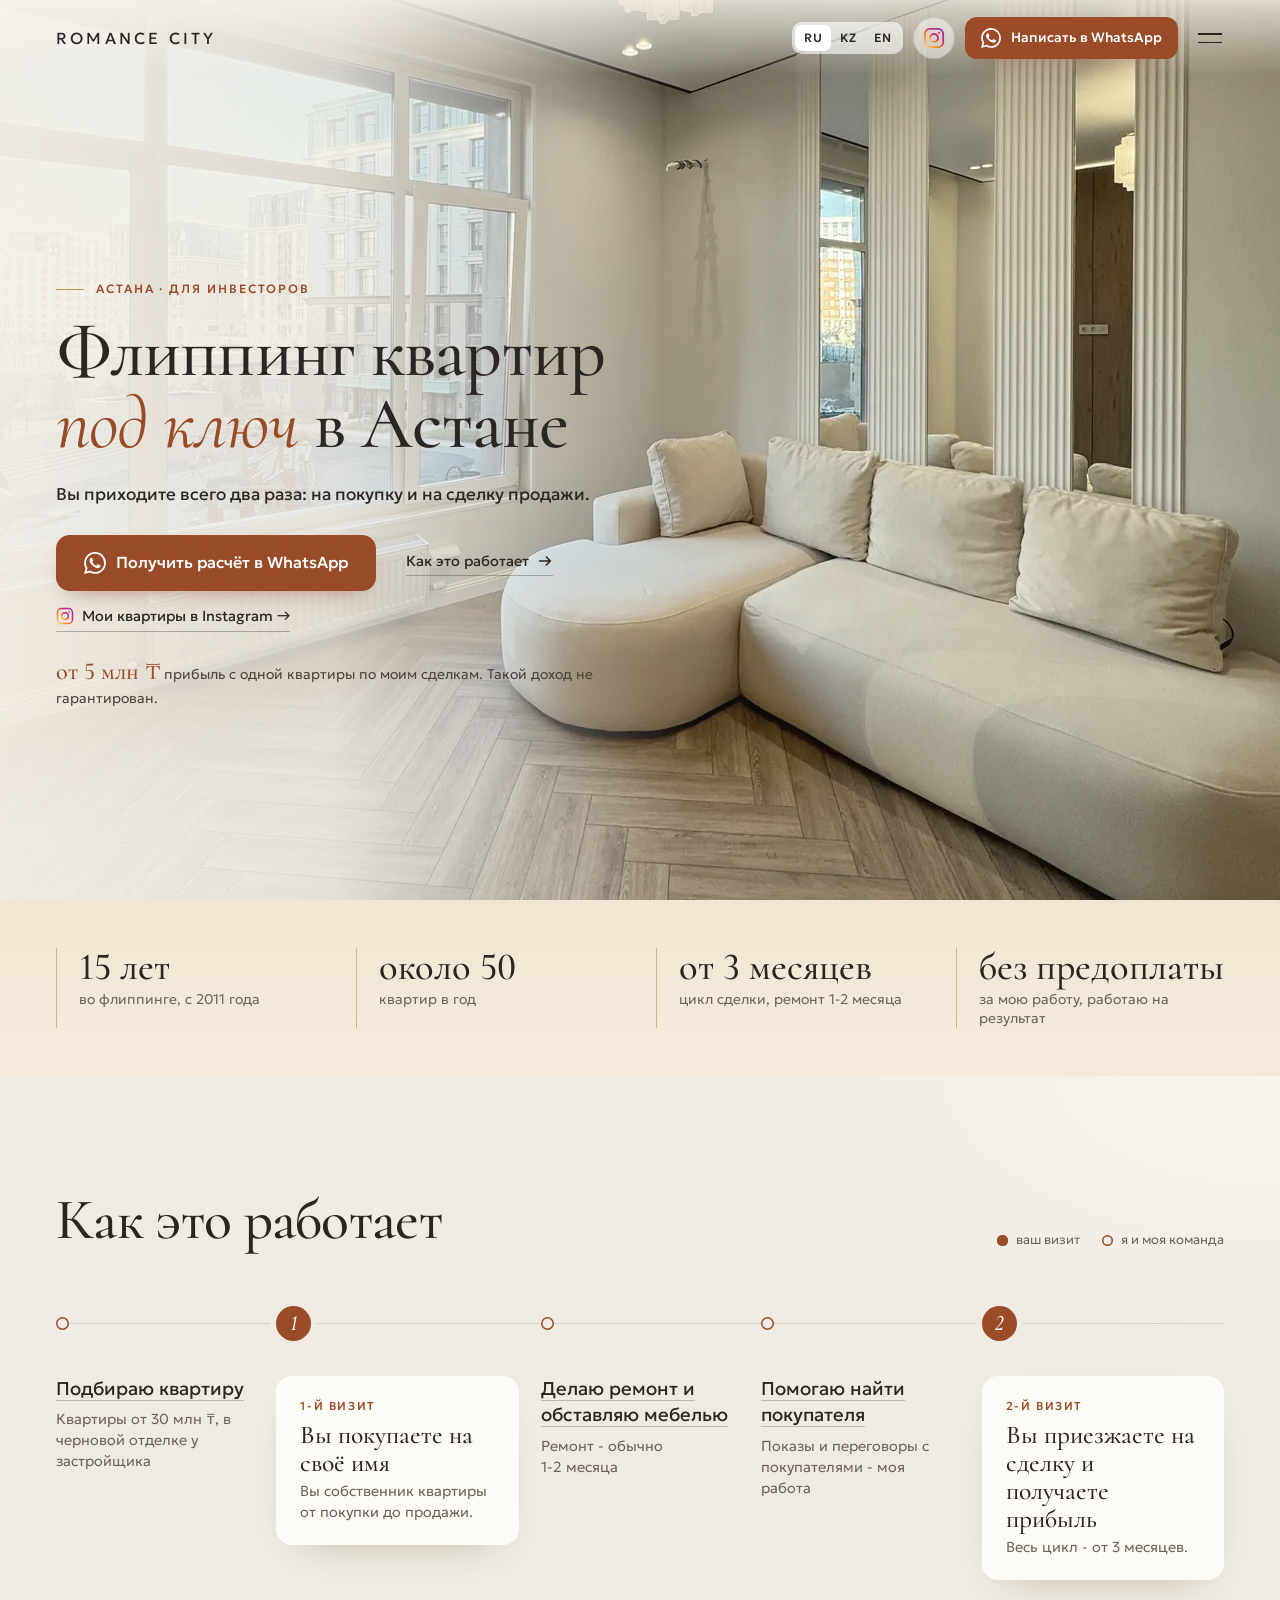
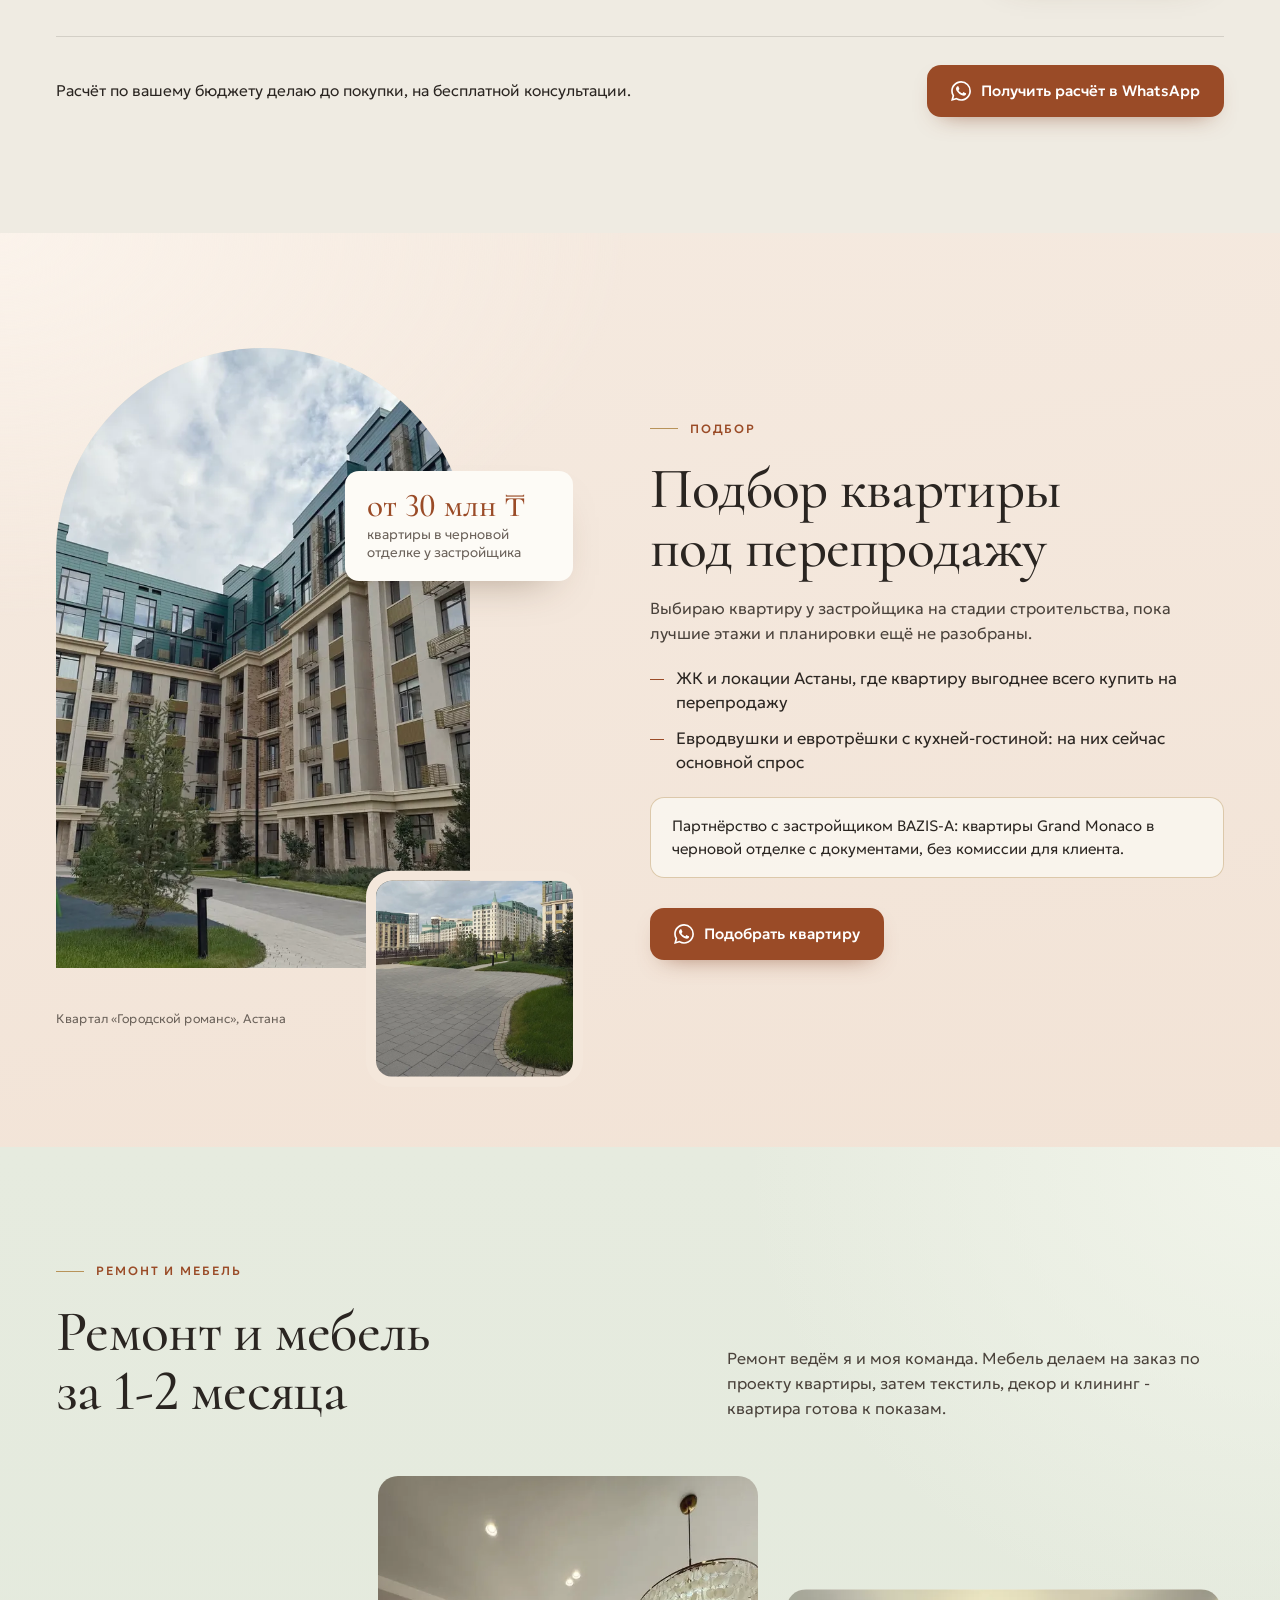
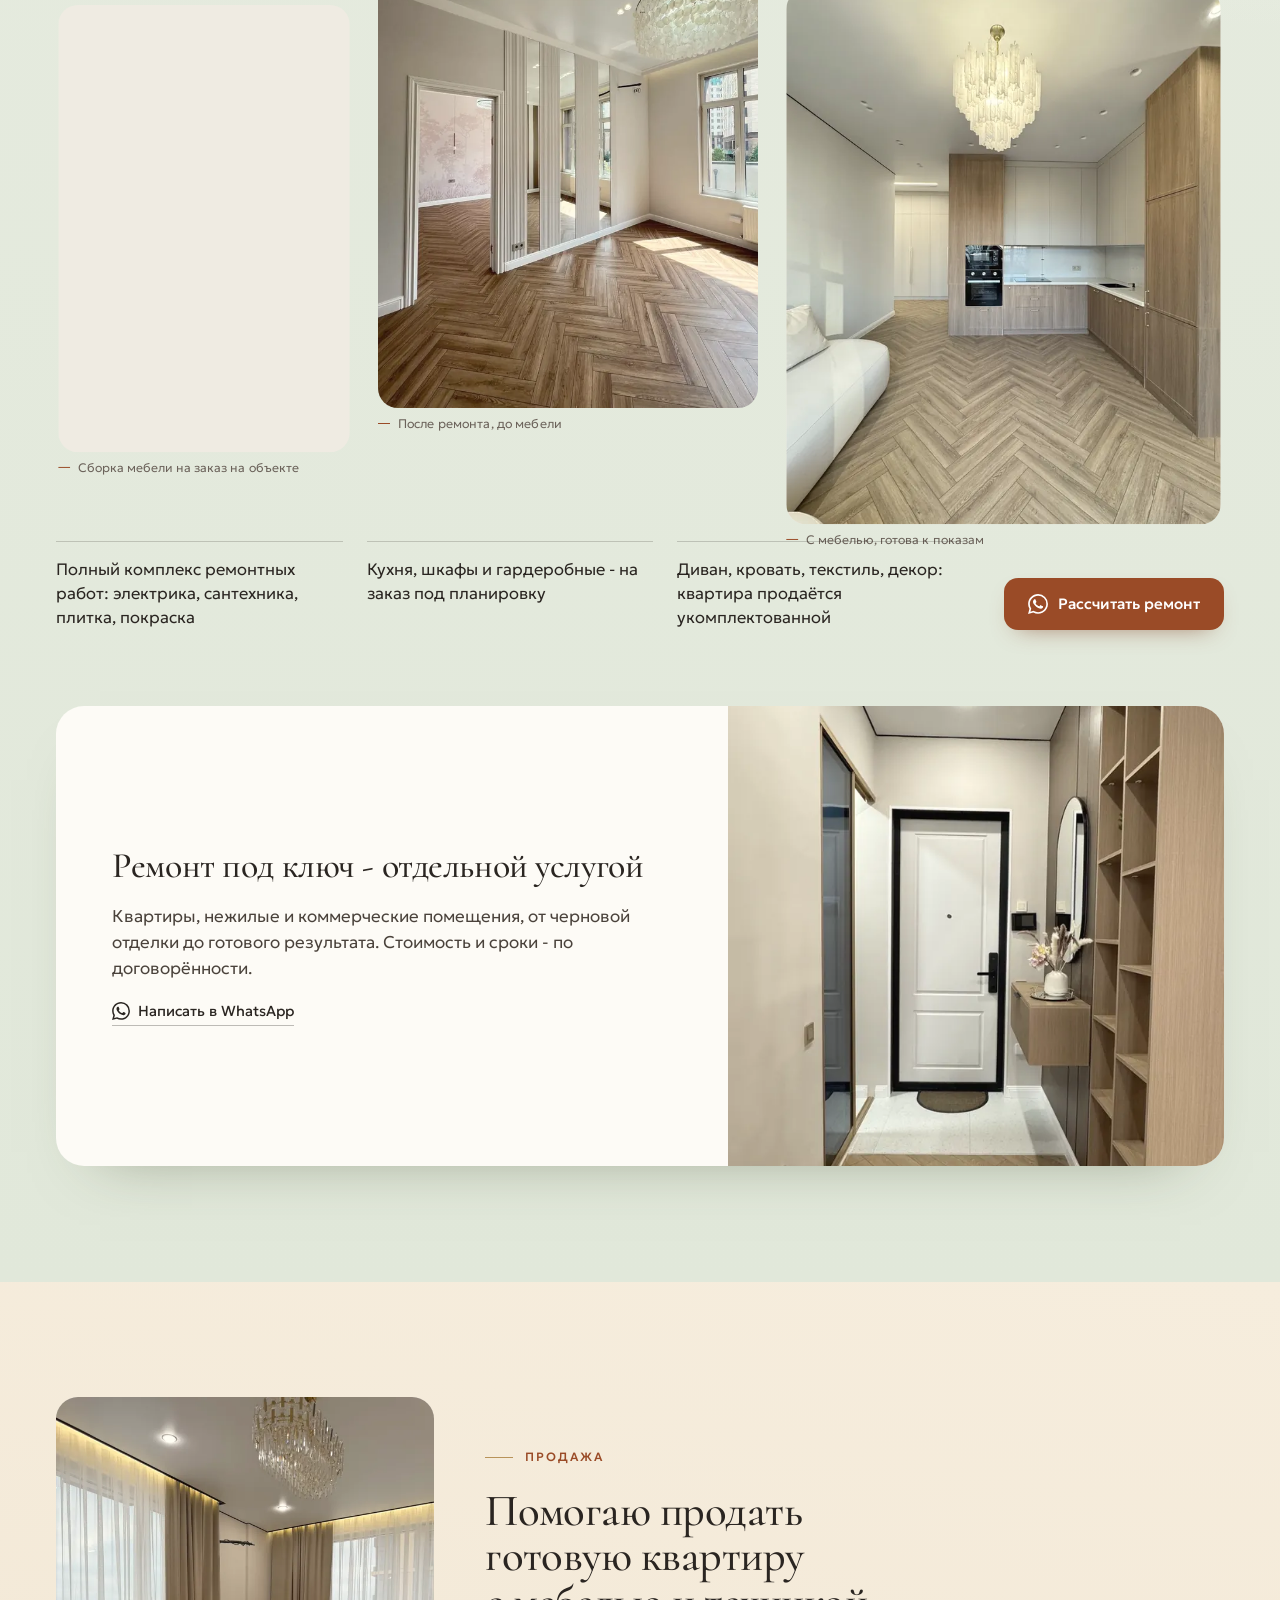
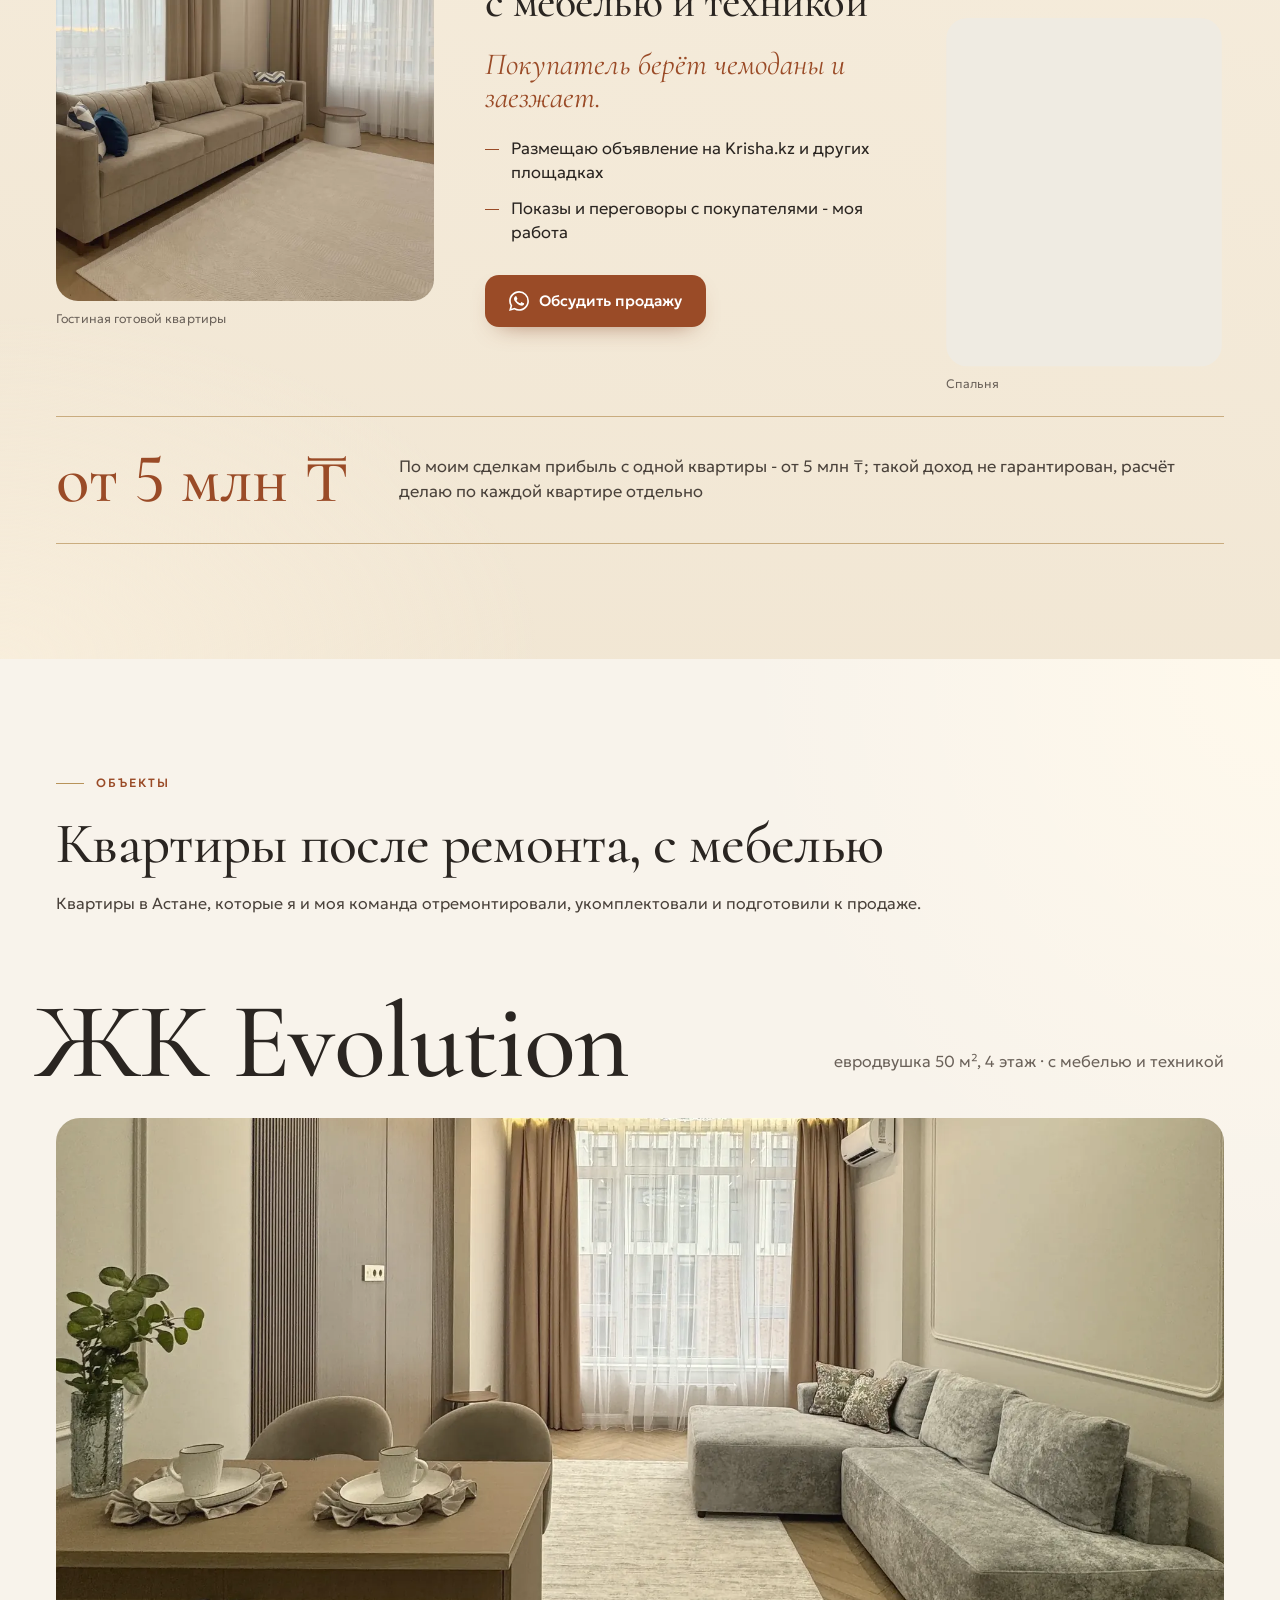
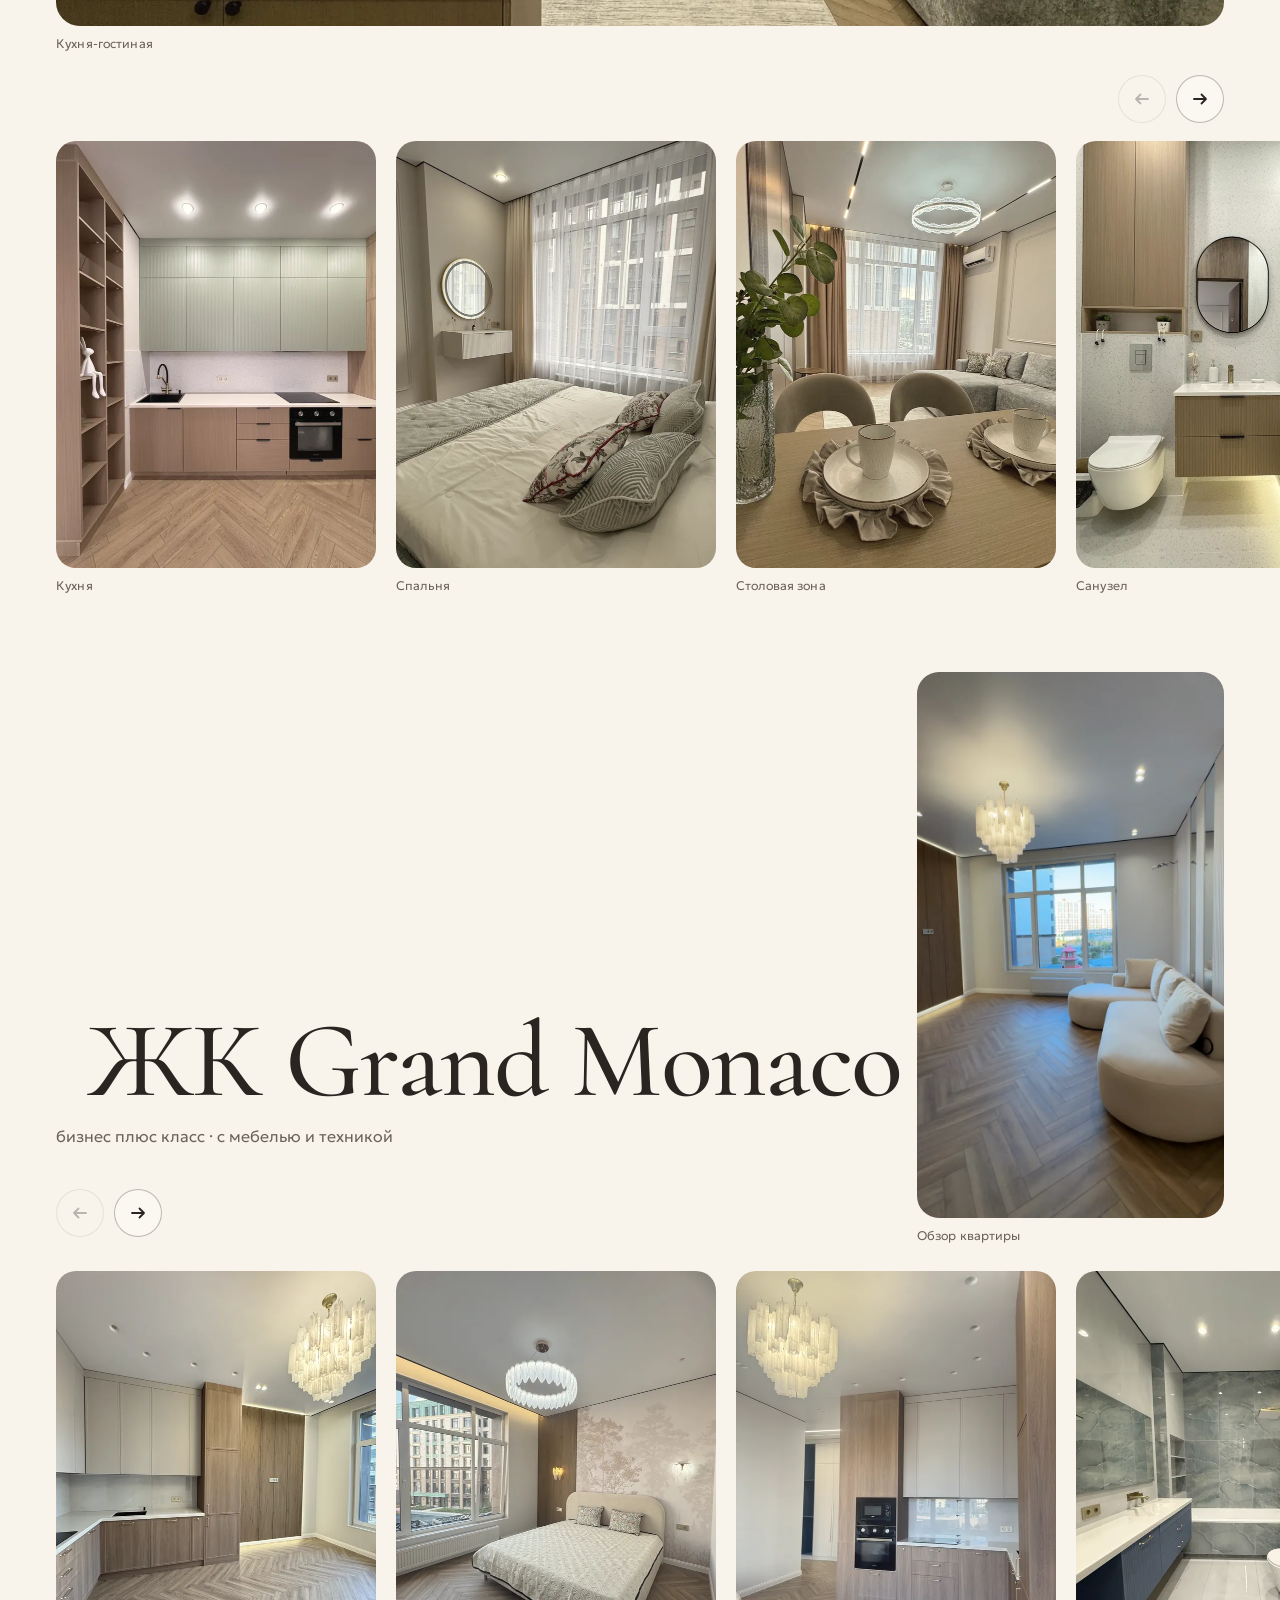
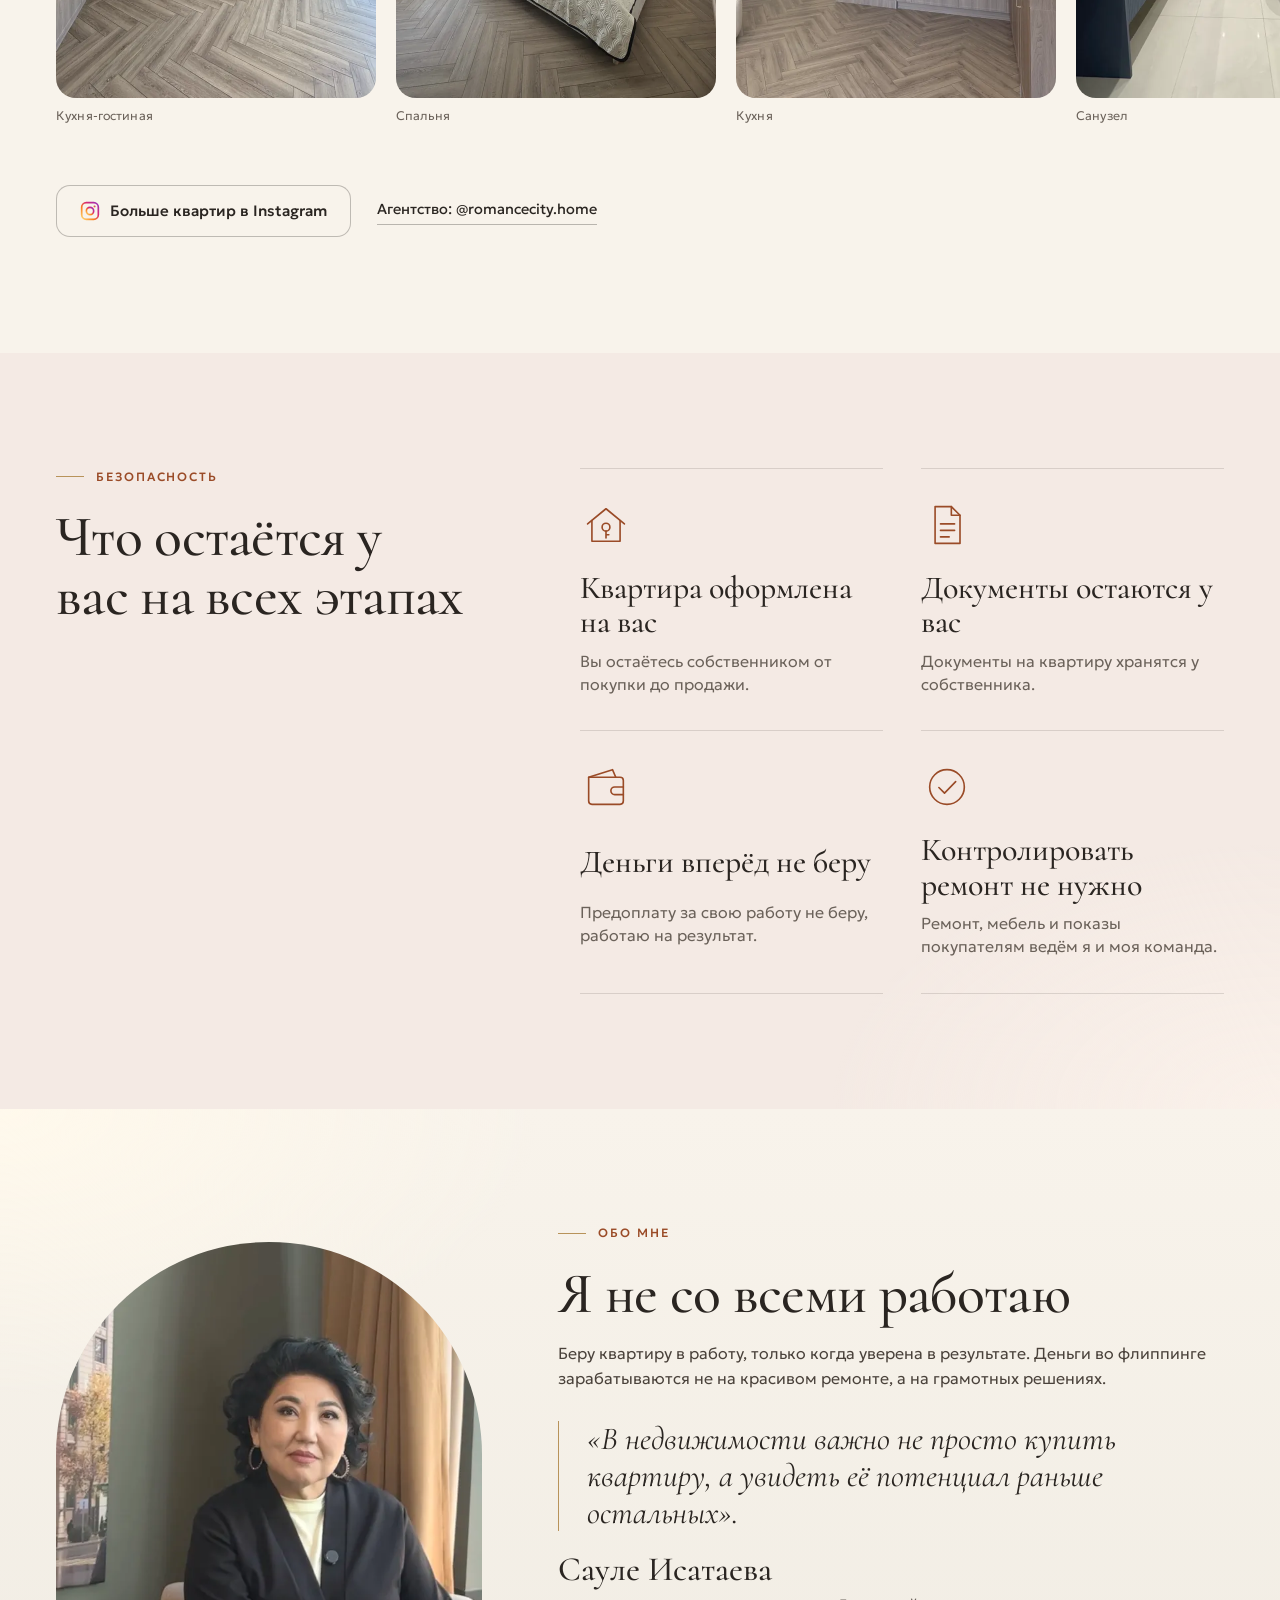
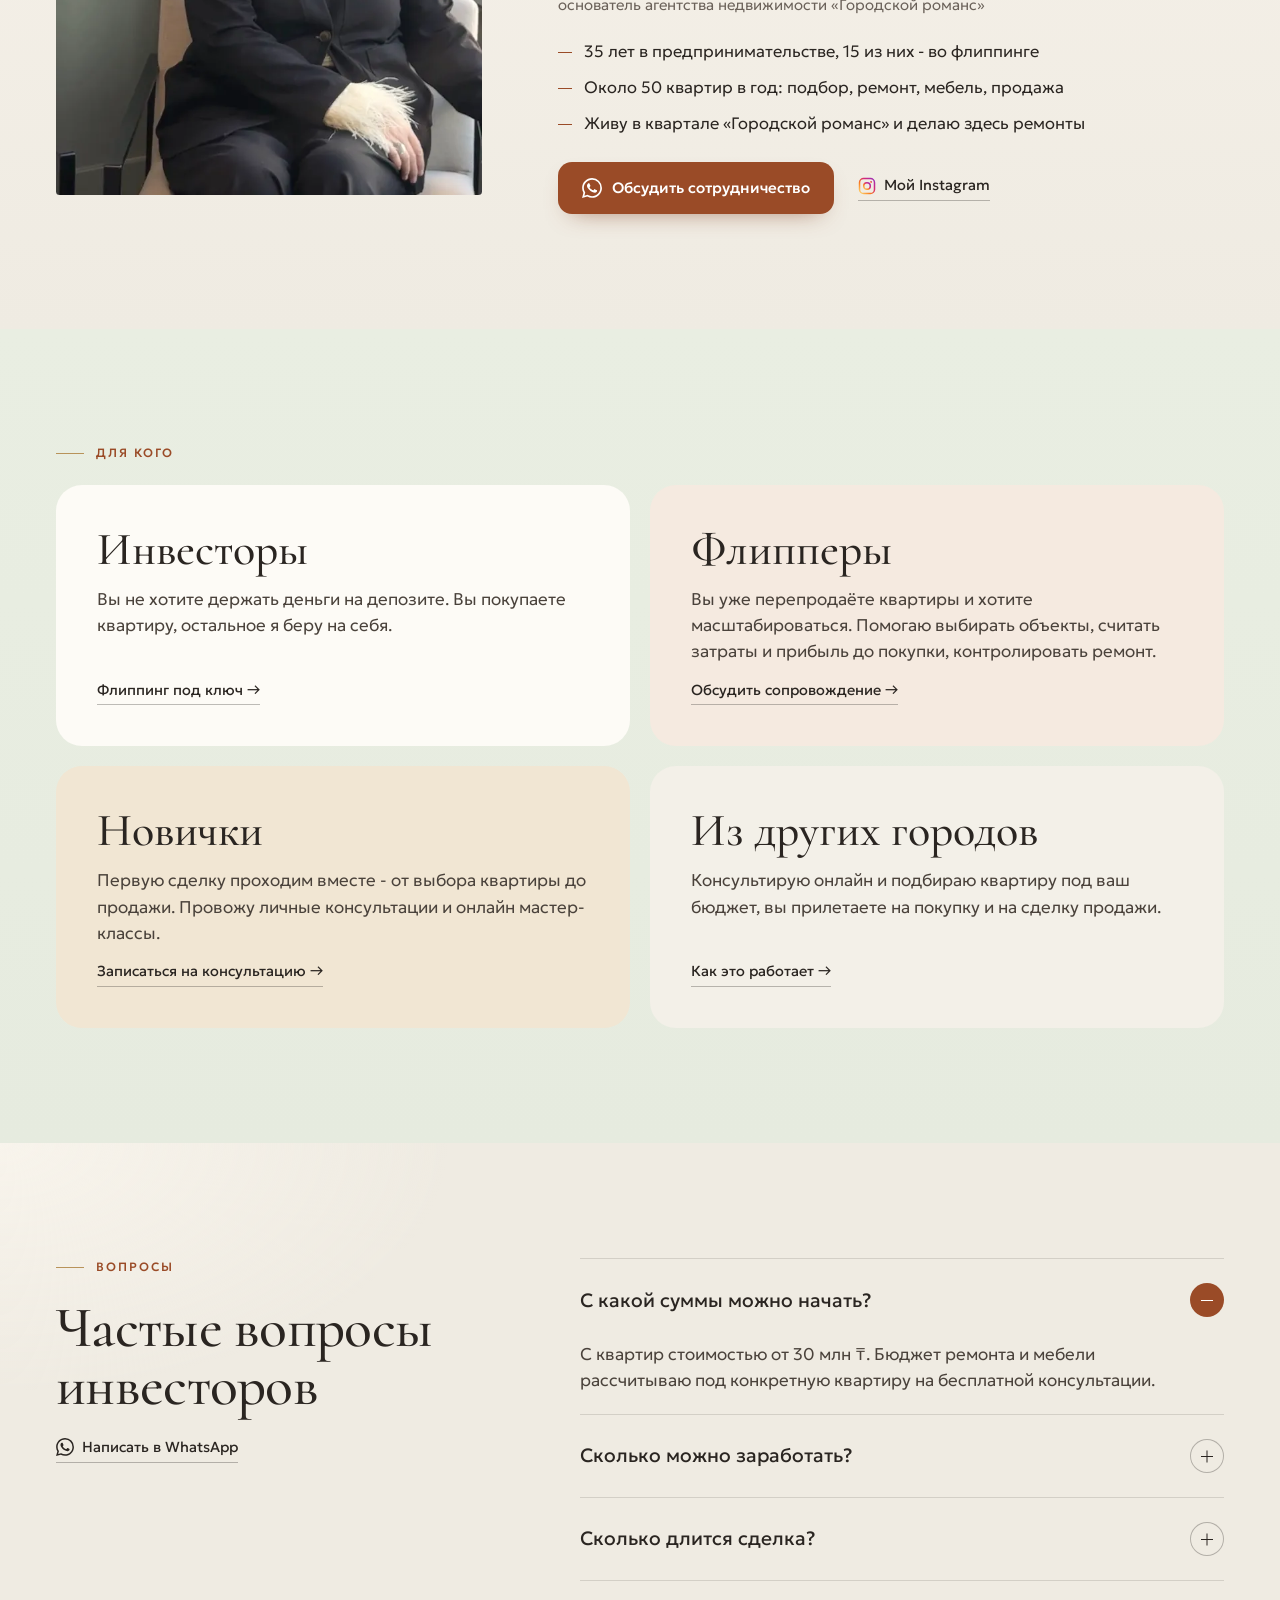
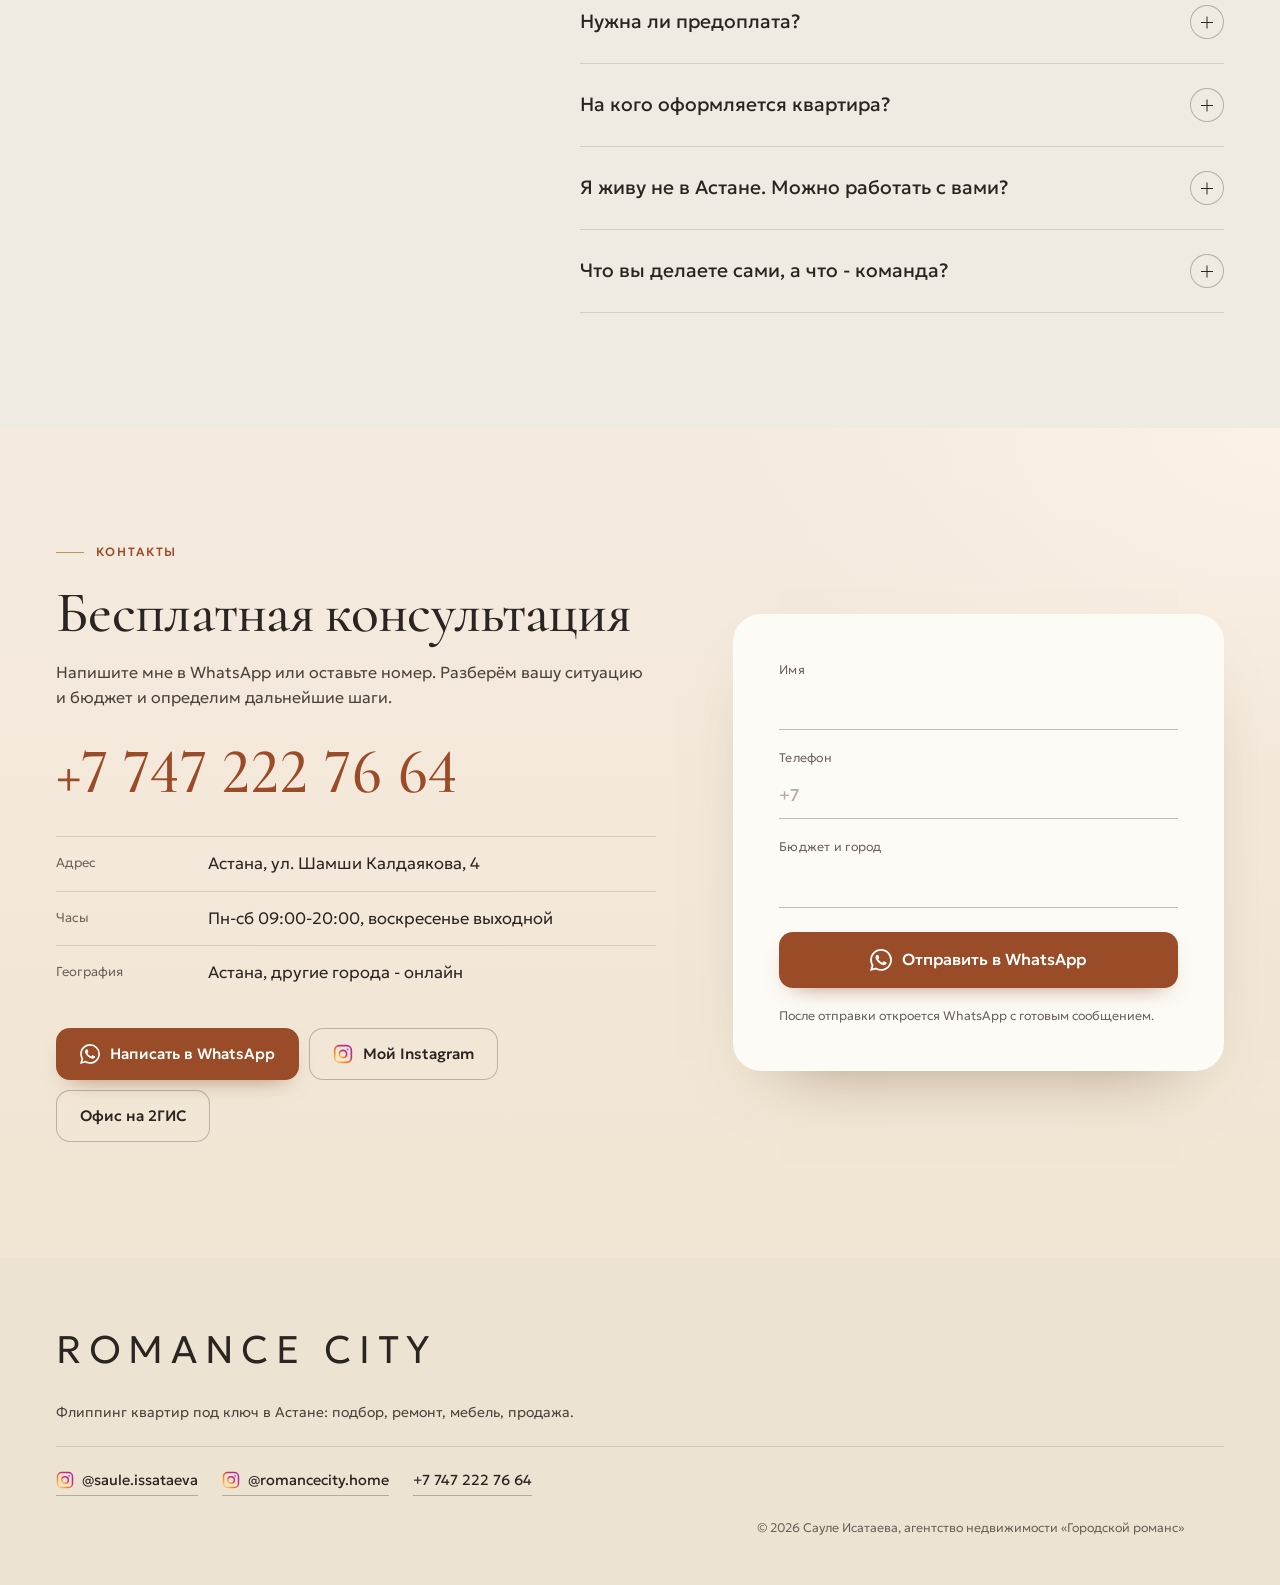
==== commit cc54b31a: "Первый экран: фото квартиры на весь экран, текст поверх слева" ====
--- a/index.html
+++ b/index.html
@@ -30,7 +30,7 @@
 <link rel="preload" as="image" fetchpriority="high" media="(max-width:899px)" href="assets/photos/d-hero-m-720.webp" imagesrcset="assets/photos/d-hero-m-720.webp 720w, assets/photos/d-hero-m-1080.webp 1080w" imagesizes="100vw">
 <link rel="preload" as="image" fetchpriority="high" media="(min-width:900px)" href="assets/photos/d-hero-w-1920.webp" imagesrcset="assets/photos/d-hero-w-1280.webp 1280w, assets/photos/d-hero-w-1920.webp 1920w, assets/photos/d-hero-w-2560.webp 2560w" imagesizes="100vw">
 <script>document.documentElement.classList.add("js")</script>
-<link rel="stylesheet" href="styles.css?v=20261117-4">
+<link rel="stylesheet" href="styles.css?v=20261117-5">
 <script type="application/ld+json">
 {"@context":"https://schema.org","@type":["RealEstateAgent","LocalBusiness"],"name":"Romance City","alternateName":"Агентство недвижимости «Городской романс»","description":"Флиппинг квартир под ключ в Астане: подбор квартиры в новостройке, ремонт и мебель, помощь в поиске покупателя.","url":"https://songokura.github.io/romancecity/","image":"https://songokura.github.io/romancecity/assets/og-image.jpg","telephone":"+77472227664","founder":{"@type":"Person","name":"Сауле Исатаева"},"address":{"@type":"PostalAddress","streetAddress":"ул. Шамши Калдаякова, 4","addressLocality":"Астана","addressCountry":"KZ"},"areaServed":"KZ","openingHoursSpecification":[{"@type":"OpeningHoursSpecification","dayOfWeek":["Monday","Tuesday","Wednesday","Thursday","Friday","Saturday"],"opens":"09:00","closes":"20:00"}],"sameAs":["https://www.instagram.com/saule.issataeva","https://www.instagram.com/romancecity.home"]}
 </script>
@@ -99,23 +99,19 @@
   <div class="wrap hero-tx">
     <p class="kick hero-k" data-i18n="hero.k2">Астана · для инвесторов</p>
     <h1 class="h1" data-split data-i18n="hero.h">Флиппинг квартир <em class="nw">под ключ</em> в&nbsp;Астане</h1>
-    <ul class="gain">
-      <li><b data-i18n="hero.p1n">от&nbsp;5&nbsp;млн&nbsp;₸</b><span data-i18n="hero.p1">прибыль с одной квартиры по моим сделкам. Такой доход не гарантирован.</span></li>
-      <li><b data-i18n="hero.p2n">2&nbsp;визита</b><span data-i18n="hero.p2">Вы приходите всего два раза: на покупку и на сделку продажи.</span></li>
-    </ul>
+    <p class="hero-lead" data-i18n="hero.p2">Вы приходите всего два раза: на покупку и на сделку продажи.</p>
     <div class="hero-cta">
       <a class="btn btn-l" href="https://wa.me/77472227664?text=" data-wa="hero" target="_blank" rel="noopener"><svg width="22" height="22" aria-hidden="true"><use href="#ic-wa"/></svg><span data-i18n="hero.cta1">Получить расчёт в WhatsApp</span></a>
       <a class="lnk hero-how" href="#kak"><span data-i18n="hero.cta2">Как это работает</span><svg width="16" height="16" aria-hidden="true"><use href="#ic-arr"/></svg></a>
       <a class="lnk hero-ig" href="https://www.instagram.com/saule.issataeva" target="_blank" rel="noopener"><svg width="18" height="18" aria-hidden="true"><use href="#ic-ig"/></svg><span data-i18n="hero.ig">Мои квартиры в Instagram →</span></a>
     </div>
+    <p class="hero-note"><b data-i18n="hero.p1n">от&nbsp;5&nbsp;млн&nbsp;₸</b> <span data-i18n="hero.p1">прибыль с одной квартиры по моим сделкам. Такой доход не гарантирован.</span></p>
   </div>
   <figure class="hero-ph" id="heroPh">
     <picture>
       <source media="(min-width:900px)" srcset="assets/photos/d-hero-w-1280.webp 1280w, assets/photos/d-hero-w-1920.webp 1920w, assets/photos/d-hero-w-2560.webp 2560w" sizes="100vw">
       <img src="assets/photos/d-hero-m-720.webp" srcset="assets/photos/d-hero-m-720.webp 720w, assets/photos/d-hero-m-1080.webp 1080w" sizes="100vw" width="720" height="902" alt="Гостиная после ремонта в ЖК Grand Monaco: хрустальная люстра, светлый диван, паркет ёлочкой, большое окно" data-i18n-alt="hero.a1" fetchpriority="high" decoding="async">
     </picture>
-    <i class="beam" aria-hidden="true"></i>
-    <figcaption data-i18n="hero.cap">ЖК Grand Monaco, квартира после ремонта, с мебелью</figcaption>
   </figure>
 </section>
 
@@ -398,9 +394,9 @@
   <a class="st-ig" href="https://www.instagram.com/saule.issataeva" target="_blank" rel="noopener" aria-label="Instagram Сауле Исатаевой" data-i18n-aria="ig.aria"><svg width="22" height="22" aria-hidden="true"><use href="#ic-ig"/></svg></a>
 </nav>
 
-<script src="assets/vendor/gsap.min.js?v=20261117-4" defer></script>
-<script src="assets/vendor/ScrollTrigger.min.js?v=20261117-4" defer></script>
-<script src="assets/vendor/lenis.min.js?v=20261117-4" defer></script>
-<script src="script.js?v=20261117-4" defer></script>
+<script src="assets/vendor/gsap.min.js?v=20261117-5" defer></script>
+<script src="assets/vendor/ScrollTrigger.min.js?v=20261117-5" defer></script>
+<script src="assets/vendor/lenis.min.js?v=20261117-5" defer></script>
+<script src="script.js?v=20261117-5" defer></script>
 </body>
 </html>
--- a/styles.css
+++ b/styles.css
@@ -483,3 +483,38 @@
 html[lang="kk"] .gain b{font-size:26px}
 @media(max-width:899px) and (max-height:700px){.hero-ph figcaption{display:none}}
 @media(min-width:900px){html[lang="kk"] .gain b{font-size:clamp(34px,2.9vw,50px)}.hero-ph img{object-position:50% 46%}}
+
+/* герой 17.11.2026: фото на весь экран, текст поверх слева */
+.hero{min-height:100svh;justify-content:flex-end;background:var(--milk)}
+.hero-ph,.hero-ph{position:absolute;inset:0;z-index:0;margin:0;height:auto;min-height:0;-webkit-mask-image:none;mask-image:none}
+.hero-ph img{height:100%;object-position:58% 50%}
+.hero-ph::after{content:"";position:absolute;inset:0;pointer-events:none;
+  background:linear-gradient(180deg,rgba(248,243,235,0) 34%,rgba(248,243,235,.86) 60%,rgba(248,243,235,.97) 78%)}
+.hero-tx{padding-top:0;padding-bottom:calc(92px + env(safe-area-inset-bottom))}
+.hero-tx .h1{text-wrap:balance}
+.hero-lead{margin-top:12px;font-size:16px;line-height:1.45;color:var(--ink);font-weight:400;max-width:34em}
+.hero-cta{margin-top:18px}
+.hero-note{margin-top:14px;font-size:12.5px;line-height:1.4;color:#4a423b}
+.hero-note b{font-family:var(--fd);font-weight:500;font-size:20px;color:var(--acc);white-space:nowrap}
+@media(max-width:899px) and (max-height:700px){.hero-note{display:none}.hero-lead{margin-top:8px;font-size:15px}.hero-cta{margin-top:14px}}
+@media(min-width:900px){
+  .hero{min-height:100svh;justify-content:center}
+  .hero-ph img{height:100%;object-position:62% 50%}
+  .hero-ph::after{background:linear-gradient(90deg,rgba(248,243,235,.97) 0,rgba(248,243,235,.9) 30%,rgba(248,243,235,.55) 45%,rgba(248,243,235,0) 60%)}
+  .hero-tx{max-width:1400px;margin-inline:auto;padding:var(--hh) var(--g) clamp(40px,7vh,90px);text-align:left}
+  .hero-tx>*{max-width:640px}
+  .hero-k{justify-content:flex-start}
+  .hero-k::after{display:none}
+  .hero-lead{margin-top:clamp(16px,2.4vh,26px);font-size:clamp(17px,1.25vw,21px)}
+  .hero-cta{justify-content:flex-start;margin-top:clamp(22px,3.2vh,36px)}
+  .hero-note{margin-top:clamp(18px,2.6vh,28px);font-size:14px}
+  .hero-note b{font-size:clamp(24px,1.9vw,32px)}
+}
+.hdr:not(.sol) .lang{background:rgba(255,255,255,.62)}
+.hdr:not(.sol) .lang button{color:var(--ink)}
+.hdr:not(.sol){background:linear-gradient(180deg,rgba(248,243,235,.78),rgba(248,243,235,0))}
+@media(min-width:900px){
+  .hero-ph img{object-position:38% 18%}
+  .hero-ph::after{background:linear-gradient(90deg,rgba(248,243,235,.94) 0,rgba(248,243,235,.82) 26%,rgba(248,243,235,.35) 42%,rgba(248,243,235,0) 54%)}
+}
+@media(max-width:899px) and (max-height:700px){.hero-ph::after{background:linear-gradient(180deg,rgba(248,243,235,0) 18%,rgba(248,243,235,.88) 42%,rgba(248,243,235,.97) 62%)}}
